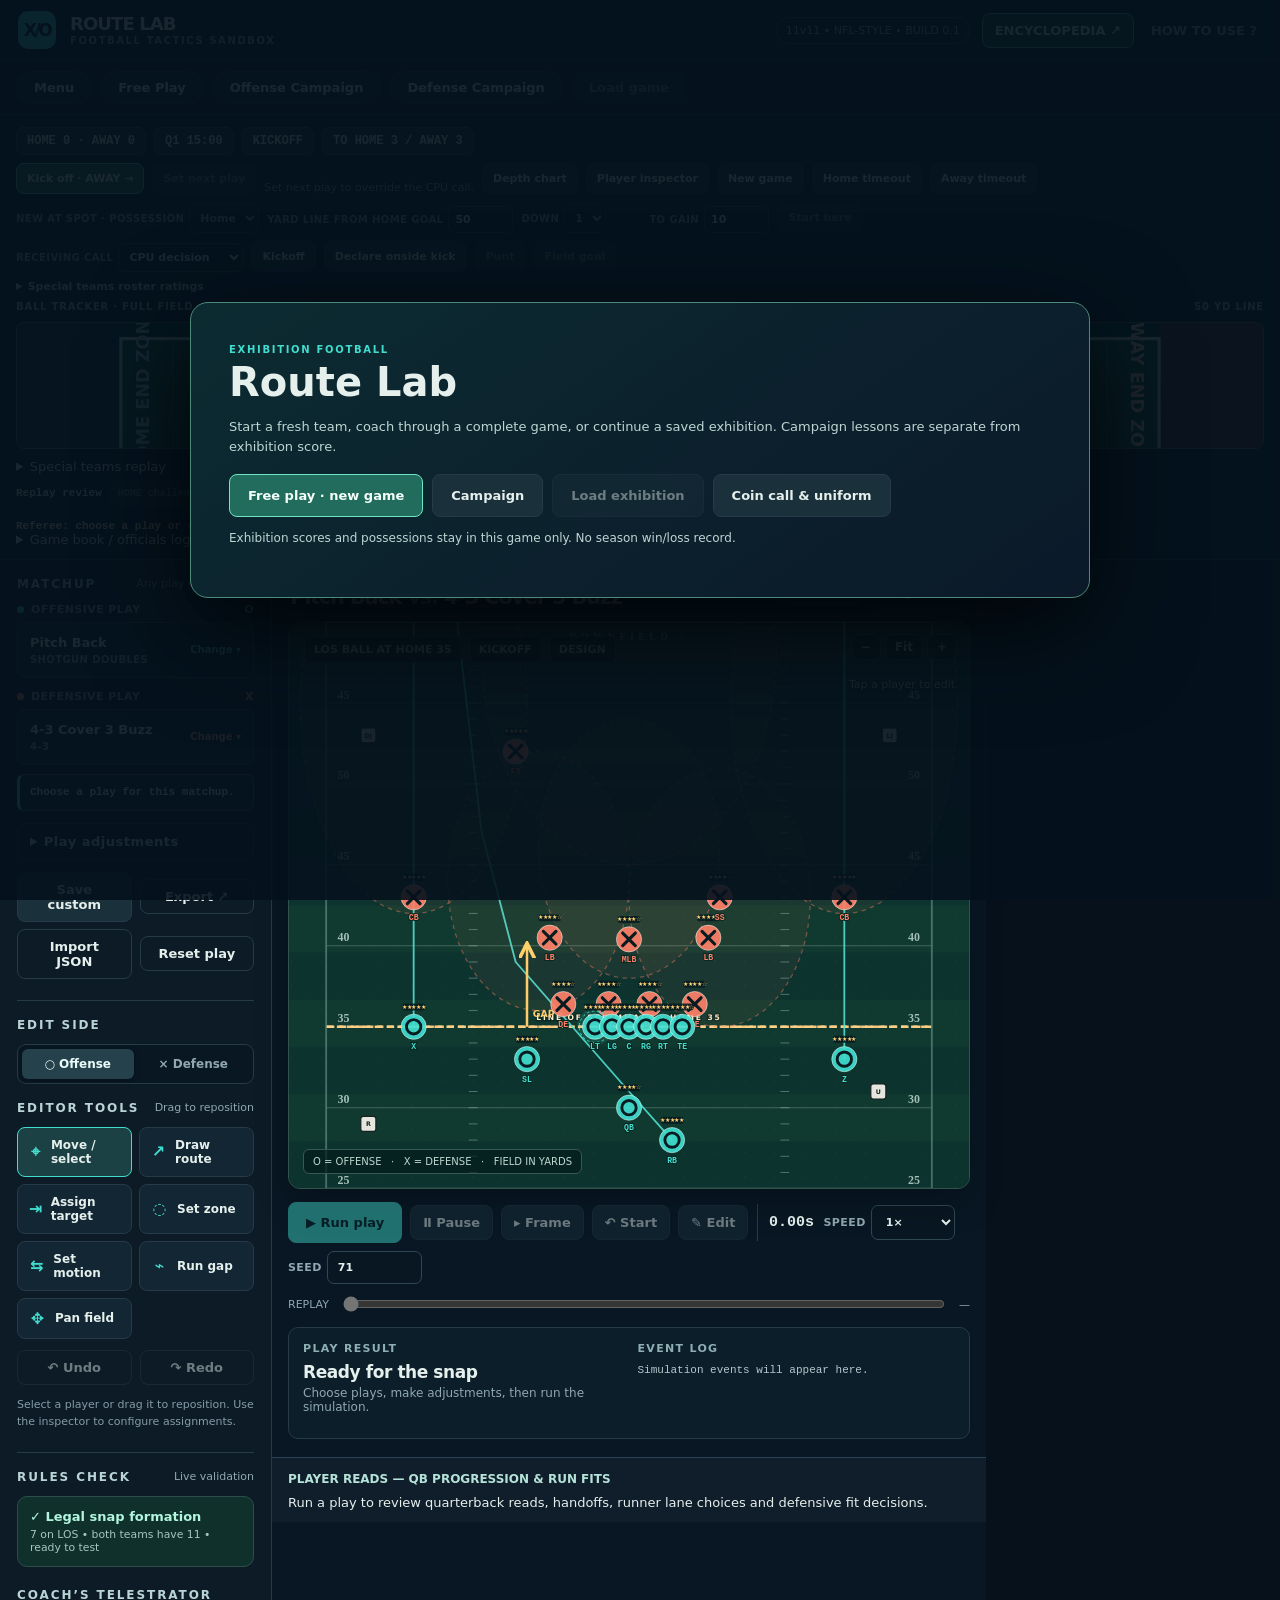
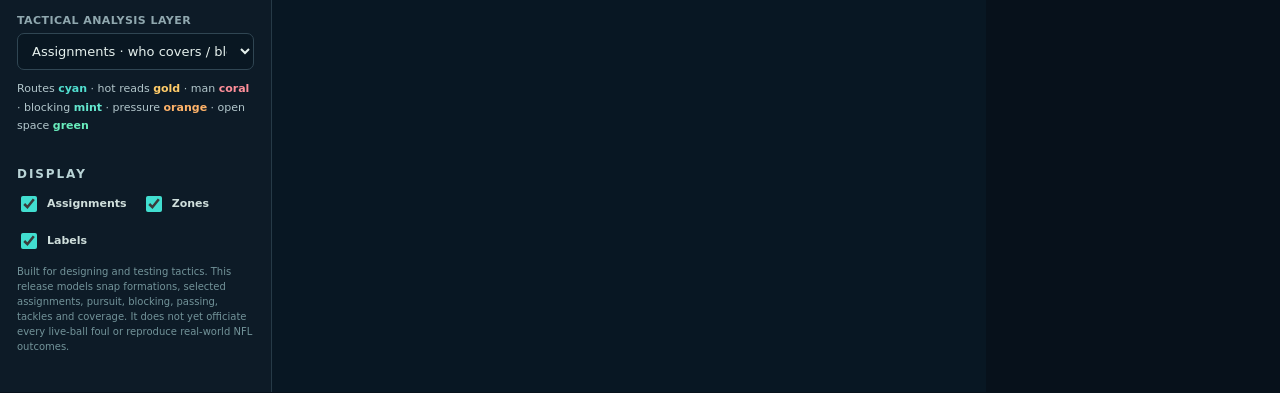
==== route-lab/index.html @ 873bbabe "Route Lab: fix removed depth pane reference" ====
<!DOCTYPE html>
<html lang="en"><head><meta charset="utf-8"/><meta name="viewport" content="width=device-width, initial-scale=1, viewport-fit=cover"/>
<title>Route Lab — X/O Football Play Designer</title>

<style>
:root{--bg:#07111b;--panel:#0d1b27;--panel2:#112331;--border:#263a47;--text:#e5f0ed;--muted:#90a8af;--cyan:#41ded0;--red:#ff8068;--yellow:#ffcc69;--field:#0c332d;--field2:#124138;--glow:rgba(65,222,208,.14);font-family:Inter,ui-sans-serif,system-ui,-apple-system,"Segoe UI",sans-serif; color-scheme:dark}*{box-sizing:border-box}
body{margin:0;background:var(--bg);color:var(--text);font-size:13px}button,input,select{font:inherit}button{cursor:pointer;border:1px solid var(--border);background:#1a303b;color:var(--text);padding:9px 12px;border-radius:8px;font-weight:650;transition:background .12s,border .12s}button:hover{background:#27404d;border-color:#50707c}button:disabled{opacity:.45;cursor:not-allowed}button:focus-visible,input:focus-visible,select:focus-visible{outline:2px solid var(--cyan);outline-offset:2px}input,select{width:100%;background:#091722;border:1px solid #304653;color:#e5f0ed;border-radius:7px;padding:9px 10px;min-width:0}input[type=range]{accent-color:var(--cyan);border:none;padding:0}input[type=checkbox]{accent-color:var(--cyan);width:16px;height:16px}label{display:block;color:var(--muted);font-size:11px;font-weight:700;margin:0 0 6px;letter-spacing:.04em;text-transform:uppercase}.app{display:flex;flex-direction:column;min-height:100vh}header{display:flex;align-items:center;gap:14px;padding:11px 18px;border-bottom:1px solid var(--border);background:#091723;position:relative;z-index:3}.mark{background:var(--cyan);color:#061920;border-radius:10px;width:38px;height:38px;display:grid;place-items:center;font-size:17px;font-weight:900;letter-spacing:-.14em;flex-shrink:0}.brand{display:flex;flex-direction:column;gap:1px}.brand b{font-size:18px;line-height:1.1;letter-spacing:-.05em}.brand small{font-size:10px;color:var(--muted);font-weight:700;letter-spacing:.16em}.header-right{margin-left:auto;display:flex;align-items:center;gap:12px}.release{font-size:11px;color:#94b7b1;border:1px solid #264f4b;padding:6px 9px;border-radius:30px}.linkish{background:none;border:none;padding:5px;color:var(--muted)}
.workspace{display:grid;grid-template-columns:272px minmax(0,1fr) 294px;flex:1;min-height:0}.pane{background:var(--panel);border-right:1px solid var(--border);padding:17px;min-width:0}.inspector{border-right:none;border-left:1px solid var(--border);background:#0b1925}.sec{margin-bottom:21px}.section-title{display:flex;align-items:center;justify-content:space-between;gap:8px;margin-bottom:12px}.section-title h3{margin:0;font-size:12px;text-transform:uppercase;letter-spacing:.16em;color:#b9d4d6}.micro{color:var(--muted);font-size:11px}.field-label{display:flex;justify-content:space-between;gap:6px}.field-label .x{color:var(--cyan)}.field-label .o{color:var(--red)}.field-select{margin:0 0 12px}.field-select select{font-weight:700}.label-row{display:flex;align-items:center;gap:7px}.label-row .dot{width:7px;height:7px;border-radius:50%;display:inline-block}.dot.off{background:var(--cyan)}.dot.def{background:var(--red)}.seg{display:flex;gap:4px;background:#081722;padding:4px;border:1px solid var(--border);border-radius:9px}.seg button{flex:1;background:transparent;border:0;padding:8px;border-radius:6px;font-size:12px;color:var(--muted)}.seg button.active{background:#25414b;color:#e9fcf9;box-shadow:0 1px 5px #0004}.row{display:flex;gap:8px;align-items:center}.row>*{flex:1;min-width:0}.btn-ghost{background:none;border-color:var(--border)}.btn-accent{background:var(--cyan);border-color:var(--cyan);color:#04252b}.btn-accent:hover{background:#7af4e8;border-color:#7af4e8}.btn-danger{color:#ffad9c}.border-top{border-top:1px solid var(--border);padding-top:17px}.tool-grid{display:grid;grid-template-columns:repeat(2,1fr);gap:7px}.tool{background:#122633;display:flex;align-items:center;gap:8px;text-align:left;padding:10px}.tool b{font-size:12px}.tool .sym{width:19px;color:var(--cyan);font-size:16px;text-align:center}.tool.active{background:#1b4144;border-color:var(--cyan)}.help{color:#849ca5;font-size:11px;line-height:1.6}.muted{color:var(--muted)}.status{border:1px solid #2e4d4a;border-radius:10px;background:#10302c;padding:12px;color:#b2f6de}.status.bad{background:#362329;border-color:#814a4e;color:#ffc0b3}.status b{display:block;font-size:13px}.status ul{margin:7px 0 0;padding:0 0 0 18px;line-height:1.45}.status small{display:block;margin-top:4px;color:#a5c8bf}.sidebar-actions{display:flex;gap:7px;margin-top:10px}.sidebar-actions button{flex:1}.footer-note{color:#729399;font-size:10px;line-height:1.5}
.center{display:flex;flex-direction:column;min-width:0;background:#081723}.center-head{padding:14px 18px 12px;display:flex;align-items:center;gap:12px;flex-wrap:wrap}.center-head h1{font-size:21px;margin:0;font-weight:790;letter-spacing:-.06em}.eyebrow{font-size:10px;font-weight:750;letter-spacing:.17em;color:var(--cyan)}.center-head .right{margin-left:auto;display:flex;align-items:center;gap:7px}.chip{background:#16302e;border:1px solid #2a5952;padding:6px 9px;border-radius:20px;font-size:11px;color:#bff4e8;font-weight:650}.field-shell{margin:0 16px;position:relative;border-radius:12px;border:1px solid #32534d;background:#0a2e2a;overflow:auto;scrollbar-width:thin;scrollbar-color:#376056 #0b2423;box-shadow:0 14px 35px #0003}.field-shell svg{display:block;width:100%;min-width:100%;height:auto;aspect-ratio:1080/900;user-select:none;touch-action:none}.field-shell svg .player{cursor:grab}.field-shell svg .player:active{cursor:grabbing}.overlay-top{pointer-events:none;position:absolute;left:15px;top:14px;display:flex;gap:7px;flex-wrap:wrap}.overlay-top span{background:#051b1bd9;border:1px solid #31514e;padding:6px 9px;border-radius:6px;color:#bde3da;font-size:11px;font-weight:700;backdrop-filter:blur(5px)}.overlay-bottom{position:absolute;bottom:14px;left:14px;pointer-events:none;background:#051b1bb5;color:#bfd6d0;padding:6px 9px;border-radius:6px;font-size:10px;border:1px solid #395950}.field-overlay-hint{pointer-events:none;position:absolute;top:56px;right:14px;max-width:45%;text-align:right;font-size:11px;color:#d3e9e2;text-shadow:0 1px 3px #000}
.control-strip{margin:13px 16px 0;display:flex;gap:8px;align-items:center;flex-wrap:wrap}.control-strip button{white-space:nowrap}.control-strip .primary{background:var(--cyan);border-color:var(--cyan);color:#05272b;font-size:13px;padding:12px 17px}.control-strip .primary:hover{background:#7cf0e6}.control-strip .wide{min-width:70px}.simtime{font-family:ui-monospace,monospace;min-width:48px;font-size:15px;font-weight:750;font-variant-numeric:tabular-nums;text-align:center}.rate{width:84px}.seed{width:95px}.control-divider{width:1px;background:var(--border);align-self:stretch;margin:2px 1px}.timeline-box{margin:10px 16px 0;display:flex;align-items:center;gap:12px}.timeline-box input{flex:1}.timeline-box span{font-size:11px;color:var(--muted)}.events-box{margin:13px 16px 18px;border:1px solid var(--border);background:#0b1e2a;border-radius:10px;padding:14px;display:grid;grid-template-columns:1fr 1fr;gap:17px}.events-box h4{margin:0 0 7px;font-size:11px;letter-spacing:.12em;text-transform:uppercase;color:#8fafb3}.result-main{font-size:17px;font-weight:750;letter-spacing:-.025em;margin-bottom:4px}.result-meta{font-size:12px;color:var(--muted)}.event-log{max-height:130px;overflow:auto;font-family:ui-monospace,monospace;font-size:11px;line-height:1.55;color:#b2c9cc}.event-log div{padding:3px 0;border-bottom:1px solid #21333b}.event-log em{color:var(--cyan);font-style:normal;margin-right:8px}
.inspector-title{display:flex;align-items:center;gap:10px;margin-bottom:15px}.player-badge{width:38px;height:38px;border:2px solid var(--cyan);color:var(--cyan);border-radius:50%;display:grid;place-items:center;font-size:23px;font-weight:900}.player-badge.def{border-color:var(--red);color:var(--red)}.inspector-title b{display:block;font-size:16px}.inspector-title small{color:var(--muted)}.two-fields{display:grid;grid-template-columns:1fr 1fr;gap:10px}.field-input{margin-bottom:12px}.field-input input[type=number]{font-variant-numeric:tabular-nums}.checks{display:flex;gap:15px;flex-wrap:wrap;margin:4px 0 12px}.checks label{display:flex;align-items:center;gap:7px;margin:0;font-size:11px;text-transform:none;letter-spacing:0;color:#cfdfdc}.pillline{display:flex;justify-content:space-between;gap:6px;align-items:center;margin:6px 0 10px}.pillline small{color:var(--muted)}.rule-note{padding:9px;background:#132a34;color:#b4c8c9;border-radius:8px;border:1px solid var(--border);line-height:1.5;font-size:11px}.assignment-list{border:1px solid var(--border);border-radius:9px;overflow:hidden}.assignment{width:100%;display:flex;align-items:center;gap:7px;text-align:left;padding:7px 8px;border:0;border-bottom:1px solid #223443;border-radius:0;background:#102330}.assignment:last-child{border-bottom:0}.assignment:hover,.assignment.sel{background:#24504f}.assignment span{width:22px;font-weight:850;color:var(--cyan);font-size:12px}.assignment.def span{color:var(--red)}.assignment strong{flex:1;font-size:11px}.assignment small{font-size:10px;color:var(--muted);max-width:100px;overflow:hidden;text-overflow:ellipsis;white-space:nowrap}.side-foot{margin-top:14px}
.field-shell.zoomed{max-height:80vh}.zoom-controls{position:absolute;top:12px;right:12px;display:flex;gap:4px;z-index:2}.zoom-controls button{padding:5px 9px;font-size:12px;border-color:#3b655e;background:#072422db;min-width:27px}.zoom-controls button:hover{background:#265850}.field-shell svg{cursor:crosshair}
@media(max-width:1260px){.workspace{grid-template-columns:235px minmax(0,1fr) 252px}.pane{padding:12px}.tool{padding:9px 6px}.tool b{font-size:11px}.field-shell{margin:0 10px}.center-head{padding:12px}.control-strip,.timeline-box,.events-box{margin-left:10px;margin-right:10px}}
@media(max-width:1000px){.workspace{display:grid;grid-template-columns:220px minmax(0,1fr)}.inspector{grid-column:1/-1;border-left:0;border-top:1px solid var(--border);display:grid;grid-template-columns:1fr 1fr;gap:14px}.inspector>.sec{margin-bottom:6px}.field-shell svg{max-height:calc(100vh - 100px)}.center-head h1{font-size:18px}}
@media(max-width:720px){header{padding:10px 12px}.release{display:none}.workspace{display:flex;flex-direction:column}.pane.left-pane{order:2;border-right:0;border-top:1px solid var(--border)}.center{order:1}.inspector{order:3;display:block}.center-head{padding:12px}.center-head h1{font-size:19px}.center-head .right{margin-left:0;width:100%}.field-shell{border-radius:0;margin:0;border-left:0;border-right:0}.overlay-top{top:6px;left:7px;gap:4px}.overlay-top span{padding:4px 6px;font-size:9px}.overlay-bottom{bottom:6px;left:7px;font-size:9px}.field-overlay-hint{top:7px;right:8px;font-size:9px}.control-strip{margin:10px 8px 0;gap:6px}.control-strip button{padding:9px 10px;font-size:11px}.control-strip .primary{padding:9px 13px}.control-strip .control-divider{display:none}.timeline-box,.events-box{margin-left:8px;margin-right:8px}.events-box{grid-template-columns:1fr;gap:11px}.pane.left-pane{display:grid;grid-template-columns:1fr 1fr;gap:12px}.pane.left-pane>.sec{margin-bottom:0}.pane.left-pane>.sec.full{grid-column:1/-1}.inspector{padding:14px}.field-shell svg{max-height:none}.footer-note{font-size:10px}}
@media(max-width:420px){.pane.left-pane{grid-template-columns:1fr}.pane.left-pane>.sec{grid-column:1/-1}.header-right .linkish{display:none}.rate{width:72px}.seed{width:75px}.control-strip .wide{min-width:58px}}

.campaign-nav{display:flex;gap:8px;align-items:center;padding:10px 16px;border-bottom:1px solid var(--border);background:#0b1a26;flex-wrap:wrap}.campaign-nav button{border-radius:30px;padding:8px 17px;background:#122a37}.campaign-nav button.active{border-color:var(--cyan);background:#17483e;color:#d6fff6}
.campaign-banner{display:grid;grid-template-columns:minmax(0,1fr) 255px;gap:18px;padding:17px 21px;background:linear-gradient(115deg,#0d2f34,#101e32);border-bottom:1px solid #36544f}.campaign-banner[hidden]{display:none}.campaign-banner h2{margin:5px 0;font-size:22px}.campaign-banner p{color:#c4d9d9;line-height:1.45;max-width:800px}.campaign-role{color:#5be4cd;font-weight:800;font-size:12px}.campaign-task{border-left:3px solid #eebc70;padding-left:12px}.campaign-task b{color:#ffd38b;margin-right:6px}.campaign-feedback{margin-top:11px;font-size:13px;font-weight:700;color:#bdf1d9}.campaign-banner details{max-width:800px;color:#f9d39d}.campaign-banner details summary{cursor:pointer;font-weight:700}.campaign-banner details p{margin:5px 0 0}.campaign-control{border-left:1px solid #38534e;padding-left:15px;display:flex;flex-direction:column;gap:10px}.campaign-stages{display:flex;flex-wrap:wrap;gap:6px}.campaign-stage{padding:6px 10px;min-width:33px}.campaign-stage.current{border-color:#65e9c9;color:#6bebcf}.campaign-score{font:700 11px/1.5 ui-monospace,monospace;color:#f6cf8c}.campaign-next{background:#206457;border-color:#64d6b8}.campaign-on #offPreset,.campaign-on #defPreset{opacity:.65}.campaign-on .header-right .release{color:#ffe1a5}
@media(max-width:720px){.campaign-nav{padding:7px;gap:6px}.campaign-nav button{flex:1;padding:9px 6px;font-size:11px}.campaign-banner{grid-template-columns:1fr;gap:10px;padding:14px}.campaign-banner h2{font-size:19px}.campaign-control{border-left:0;border-top:1px solid #38534e;padding:12px 0 0}.campaign-control>button{flex:1}.campaign-stages{gap:5px}}

/* Knowledge and film room */
.header-right #encyBtn{background:#14423b;border:1px solid #63ba9d;color:#c8f9e8;padding:9px 12px;border-radius:8px;font-weight:800}
body.ency-open{overflow:hidden}.ency-overlay[hidden]{display:none}.ency-overlay{position:fixed;inset:0;z-index:120;background:#020b12db;display:flex;align-items:center;justify-content:center;padding:12px}
.ency-window{background:#0a1927;border:1px solid #397166;box-shadow:0 20px 100px #000b;display:flex;flex-direction:column;width:min(1120px,100%);height:min(94vh,900px);border-radius:14px;overflow:hidden}
.ency-head{padding:16px 20px;border-bottom:1px solid #34515b;display:flex;align-items:center;gap:18px;justify-content:space-between}.ency-head h2{margin:0;font-size:21px}.ency-head button{font-size:24px}
.ency-searchbox{padding:12px 20px;display:flex;gap:12px;align-items:center;border-bottom:1px solid #293f4e}.ency-searchbox input{flex:1;min-width:0;background:#091621;border:1px solid #406074;color:white;padding:12px;border-radius:8px;font-size:16px}.ency-searchbox span{font-size:12px;color:#a4c0c8;white-space:nowrap}
.ency-cats{display:flex;gap:6px;overflow-x:auto;padding:10px 16px;border-bottom:1px solid #293f4e}.ency-cats button{flex:none;font-size:12px;border-radius:20px;padding:7px 12px}.ency-cats button.active{background:#176e61;color:white;border-color:#76d0b5}
.ency-body{display:grid;grid-template-columns:40% 60%;flex:1;min-height:0}.ency-results{overflow:auto;border-right:1px solid #314754;padding:10px}.ency-result{display:flex;flex-direction:column;text-align:left;width:100%;gap:4px;margin-bottom:7px;background:#112634;border:1px solid #294652;padding:10px;border-radius:8px}.ency-result.selected{border-color:#68d2bb;background:#183d40}.ency-result span,.ency-result small{font-size:11px;color:#a4bfcb}.ency-result b{font-size:14px;color:#f4fafb}.ency-article{overflow:auto;padding:25px;color:#d3e6ed;line-height:1.65}.ency-article h2{font-size:26px;margin:5px 0 18px}.ency-article h3{font-size:15px;margin:22px 0 6px;color:#84eacb}.ency-article a{color:#96e8dc}.ency-article .ency-tags{display:flex;gap:5px;flex-wrap:wrap;margin:20px 0}.ency-tags span{padding:4px 9px;background:#17323b;border-radius:12px;font-size:12px}.ency-authority{font-size:12px;color:#a9c2c8}
.coach-manual{margin-top:14px;background:#0a2430;border:1px solid #33645f;padding:9px 12px;border-radius:10px}.coach-manual summary{font-size:13px;font-weight:800;color:#bafbe5;cursor:pointer}.coach-content{max-height:380px;overflow-y:auto;padding:5px 8px 8px;line-height:1.55}.coach-content h3,.coach-quiz h3{color:#67e1ca;font-size:12px;letter-spacing:.05em;margin:14px 0 6px}.coach-content p,.coach-content li{font-size:13px;color:#d4e5e8}.coach-content ol{padding-left:21px}.coach-references{display:flex;align-items:center;flex-wrap:wrap;gap:5px;font-size:12px}.term-link{padding:5px 9px!important;border-radius:12px!important;font-size:11px!important;background:#1a3b48!important;color:#b5f9ec!important}
.coach-quiz{padding:10px 12px;margin-top:10px;border:1px solid #485b62;border-radius:9px;background:#10202e}.coach-quiz p{font-size:13px}.quiz-options{display:flex;gap:5px;flex-wrap:wrap}.quiz-options button{flex:1;min-width:125px;font-size:11px;padding:7px}.quiz-feedback{color:#ffdc97!important;font-size:12px!important}.decision-box{padding:12px 16px;border-top:1px solid #284454;background:#101d2a}.decision-box h4{margin:2px 0 9px;font-size:12px;color:#b5e2d8}.decision-card{font-size:12px;margin:5px 0}.decision-card b{color:#8ef2d4}.decision-card span{color:#a9c2ce}.decision-table{margin:8px 0;overflow-x:auto}.decision-row{display:grid;grid-template-columns:48px 66px 110px 78px 80px;gap:7px;align-items:center;border-bottom:1px solid #304451;padding:5px 7px;min-width:420px}.decision-row.picked{background:#164239}.decision-card small{font-size:11px;color:#94a9b5}
@media(max-width:720px){.ency-overlay{padding:0}.ency-window{height:100dvh;width:100%;border-radius:0}.ency-body{grid-template-columns:1fr;grid-template-rows:42% 58%}.ency-results{border-right:0;border-bottom:1px solid #314754}.ency-article{padding:15px}.ency-head{padding:12px}.ency-searchbox{padding:8px}.ency-head h2{font-size:17px}.coach-content{max-height:320px}}
.rating-editor{margin:15px 0 3px;border:1px solid #345362;border-radius:9px;padding:10px;background:#0c2330}.rating-editor summary{cursor:pointer;font-size:11px;font-weight:850;color:#a4eae4;letter-spacing:.09em}.rating-grid{display:grid;grid-template-columns:repeat(2,minmax(0,1fr));gap:6px;margin-top:14px}.rating-grid .field-input{margin:0}.rating-grid input{padding:7px}.coach-legend{padding:10px 0;color:#b2c6cb;line-height:1.7;font-size:11px}.scrimmage-scout{background:#11313d;border:1px solid #346479;border-radius:10px;margin:12px 0;padding:12px;color:#c9eeef}.scrimmage-scout b{color:#ffde9e;letter-spacing:.12em}.scrimmage-scout p{margin:6px 0;line-height:1.55}.scrimmage-scout small{color:#8bd9d1}
.move-report{margin-top:10px;font-size:11px;color:#abc9c6}.move-report b{color:#8ef2d4}.move-report div{margin-top:4px}
.game-controls #nextBtn{background:#216c5c;border-color:#70e5c3;color:#f3fffa;font-weight:850}.game-panel{padding:12px 16px;background:#0b1b27;border-bottom:1px solid #32534d}.game-panel[hidden]{display:none}.scorebar,.game-controls{display:flex;gap:8px;align-items:center;flex-wrap:wrap;margin-bottom:7px}.scorebar{font:700 12px ui-monospace,monospace;color:#d5f5e8}.scorebar>*{padding:6px 10px;background:#10312f;border:1px solid #315b53;border-radius:7px}.game-controls button{padding:7px 10px;font-size:11px}.game-controls label{display:flex;align-items:center;gap:5px;margin:0;font-size:10px}.game-controls input,.game-controls select{width:auto;max-width:125px;padding:6px;font-size:11px}.game-controls #spotYard,.game-controls #spotGain{width:65px}#fullField{display:block;width:100%;height:auto;max-height:230px;border:1px solid #4c7261;border-radius:8px;background:#0f4937;cursor:crosshair}.specialist-details{margin:5px 0 8px;color:#bedbd6}.specialist-details summary{cursor:pointer;font-weight:750;font-size:11px}.specialist-grid{display:grid;grid-template-columns:repeat(auto-fit,minmax(210px,1fr));gap:7px;padding:8px 0}.specialist-card{background:#102d33;border:1px solid #33555a;border-radius:7px;padding:8px}.specialist-card strong{display:block;margin-bottom:5px;font-size:11px}.specialist-card label{display:inline-flex;gap:4px;align-items:center;margin-right:7px;font-size:9px}.specialist-card input{width:48px;padding:4px}.game-book{max-height:150px;overflow:auto;font:11px/1.5 ui-monospace,monospace;color:#b4d5ca}.game-book div{padding:2px 0;border-top:1px solid #2c4e4a}.official-call{margin-top:6px;color:#ffdaa1;font:700 11px ui-monospace,monospace}.advance-prompt{display:flex;align-items:center;gap:10px;flex-wrap:wrap;margin-top:8px;padding:8px 10px;border:1px solid #527b68;border-radius:8px;background:#102d2a;color:#dcf5e8;font-size:11px;font-weight:700}.advance-prompt[hidden]{display:none}.advance-prompt button{background:#216c5c;border-color:#70e5c3;color:#f3fffa;font-weight:850}.officiating-choice{display:flex;align-items:center;gap:7px;flex-wrap:wrap;margin:7px 0;color:#d9e9d8;font:700 11px ui-monospace,monospace}.officiating-choice[hidden]{display:none}.officiating-choice button{font-size:10px;padding:6px 8px}.officiating-choice .micro{flex-basis:100%;color:#b8d1cb}

/* Exhibition start flow */
.start-overlay[hidden],.start-pane[hidden],#coinActions[hidden],#coinChoice[hidden],#coinChoiceLabel[hidden],.campaign-nav button[hidden]{display:none!important}
.start-overlay{position:fixed;inset:0;z-index:140;background:#05121de8;display:grid;place-items:center;padding:18px;overflow:auto}
.start-window{width:min(900px,100%);max-height:min(92vh,950px);overflow:auto;background:linear-gradient(145deg,#0c2b31,#0b1929);border:1px solid #4d8a79;border-radius:18px;box-shadow:0 30px 100px #000b;padding:clamp(20px,4vw,38px)}
.start-window h1{font-size:clamp(26px,4vw,40px);margin:4px 0 10px;line-height:1.1}.start-window h2{margin:5px 0 12px}.start-window p{color:#bdd6d3;line-height:1.5}.start-actions,.setup-actions{display:flex;flex-wrap:wrap;gap:9px;margin-top:18px}.start-actions button,.setup-actions button{min-height:43px;padding:10px 18px;font-weight:800}.start-actions button:first-child,.setup-actions .primary{background:#216c5c;border-color:#70e5c3;color:#f3fffa}.start-grid{display:grid;grid-template-columns:repeat(2,minmax(0,1fr));gap:12px}.start-grid label{display:flex;flex-direction:column;gap:5px;color:#d5e9e4;font-size:12px;font-weight:700}.start-grid input,.start-grid select{width:100%;padding:10px}.start-grid .wide{grid-column:1/-1}.coin-stage{display:flex;align-items:center;gap:28px;flex-wrap:wrap}.coin-token{width:124px;height:124px;border-radius:50%;display:grid;place-items:center;background:radial-gradient(circle at 35% 30%,#fff0b1,#bb7d2d 70%);box-shadow:inset 0 0 0 7px #f9d873,inset 0 0 0 11px #8f5c24,0 12px 30px #0008;color:#4c2f13;font:900 65px Georgia,serif;transform-style:preserve-3d}.coin-token.flipping{animation:coinflip 1.3s ease-in-out}@keyframes coinflip{0%{transform:rotateY(0) translateY(0)}50%{transform:rotateY(900deg) translateY(-45px)}100%{transform:rotateY(1800deg) translateY(0)}}.depth-grid{display:grid;grid-template-columns:repeat(2,minmax(0,1fr));gap:6px 12px}.depth-row{display:grid;grid-template-columns:42px 1fr;gap:8px;align-items:center;font-size:12px}.depth-row select{min-width:0;width:100%;padding:7px}.start-window section h3{margin:20px 0 9px;color:#77e5c7}.start-note{font-size:12px;color:#9cb9b5}.start-window .color-preview{display:inline-block;width:18px;height:18px;border-radius:50%;background:var(--home-uniform,#41ded0);vertical-align:middle;margin-right:7px}body.start-open{overflow:hidden}@media(max-width:680px){.start-grid,.depth-grid{grid-template-columns:1fr}.start-window{padding:20px}.coin-token{width:90px;height:90px;font-size:48px}}
.play-call-context{margin:-3px 0 12px;padding:9px 10px;border:1px solid #42645e;border-left:3px solid #66e7c9;border-radius:7px;background:#102a2c;color:#e2fff3;font:700 11px/1.55 ui-monospace,monospace}.play-call-context b{color:#ffe29a}.play-call-context small{color:#a9c7c1;font:10px/1.5 system-ui,sans-serif}
.play-call-context{margin:-3px 0 12px;padding:9px 10px;border:1px solid #42645e;border-left:3px solid #66e7c9;border-radius:7px;background:#102a2c;color:#e2fff3;font:700 11px/1.55 ui-monospace,monospace}.play-call-context b{color:#ffe29a}.play-call-context small{color:#a9c7c1;font:10px/1.5 system-ui,sans-serif}

.playbook-picker{width:100%;display:flex;align-items:center;justify-content:space-between;gap:10px;text-align:left;padding:11px 12px;background:#0b202b;border-color:#304953;min-height:56px}.playbook-picker>span{display:flex;flex-direction:column;gap:4px;min-width:0}.playbook-picker b{font-size:13px;color:#f1f8f5;overflow:hidden;text-overflow:ellipsis;white-space:nowrap}.playbook-picker small{font-size:10px;color:#9db5bb;font-weight:600;letter-spacing:.04em;text-transform:uppercase}.playbook-picker>strong{font-size:10px;white-space:nowrap;color:#73e5d7}.defense-picker>strong{color:#ff9e89}
.playbook-dialog{width:min(880px,calc(100vw - 24px));max-width:none;max-height:calc(100dvh - 24px);padding:0;overflow:hidden;border:1px solid #3b625e;border-radius:16px;background:#0c1d28;color:var(--text);box-shadow:0 28px 90px #000b}.playbook-dialog::backdrop{background:#030a0fd9;backdrop-filter:blur(5px)}.playbook-window{display:flex;flex-direction:column;max-height:calc(100dvh - 26px);background:linear-gradient(145deg,#102632,#0a1824)}.playbook-header{display:flex;align-items:flex-start;justify-content:space-between;gap:18px;padding:22px 24px 15px!important;border:0!important;border-bottom:1px solid #263d49!important;background:transparent!important;position:static!important}.playbook-header h2{font-size:24px;margin:5px 0}.playbook-header p{font-size:12px;color:#a6bec1;margin:0}.playbook-close{width:37px;height:37px;padding:0;font-size:17px}.playbook-side-tabs{display:flex;gap:8px;padding:12px 24px 0}.playbook-side-tabs button{background:#0d202b}.playbook-side-tabs button.active[data-book-side=offense]{border-color:var(--cyan);color:#82f6e5;background:#153b3a}.playbook-side-tabs button.active[data-book-side=defense]{border-color:#ff8068;color:#ffb09e;background:#40282a}.playbook-search-label{padding:13px 24px 8px;margin:0}.playbook-search-label input{margin-top:6px;text-transform:none;letter-spacing:0}.playbook-formation-tabs{display:flex;gap:7px;padding:8px 24px 12px;overflow-x:auto;border-bottom:1px solid #243a45;scrollbar-width:thin}.playbook-formation-tabs button{white-space:nowrap;background:#10232e;border-radius:20px;padding:7px 12px;font-size:11px}.playbook-formation-tabs button.active{border-color:#60ddcb;background:#1a4943;color:#d8fff7}.playbook-list-head{display:flex;align-items:center;justify-content:space-between;padding:13px 24px 8px;color:#b4c9c8}.playbook-list-head span{font-size:11px;color:#89a5aa}.playbook-list{overflow:auto;padding:4px 24px 24px;display:grid;grid-template-columns:repeat(2,minmax(0,1fr));gap:9px;min-height:180px}.playbook-card{display:flex;flex-direction:column;align-items:stretch;text-align:left;gap:6px;padding:12px 14px;background:#10232f;border-color:#2d4652;min-height:90px}.playbook-card:hover,.playbook-card.current{background:#173a3c;border-color:#54cfbd}.playbook-card.defense-card:hover,.playbook-card.defense-card.current{background:#3b292d;border-color:#ef8879}.playbook-card-head{display:flex;justify-content:space-between;gap:12px;align-items:center}.playbook-card-head b{font-size:13px}.playbook-card-head small{font-size:9px;letter-spacing:.08em;text-transform:uppercase;color:#73e5d7;white-space:nowrap}.defense-card .playbook-card-head small{color:#ff9e89}.playbook-card>span:last-child{font-size:11px;line-height:1.45;color:#a6bdc1;font-weight:500}.playbook-card em{font-style:normal;color:#f8d290;font-size:9px;text-transform:uppercase;letter-spacing:.08em}.playbook-empty{grid-column:1/-1;text-align:center;padding:30px;color:#9db5bb}
@media(max-width:600px){.playbook-dialog{width:100vw;max-height:100dvh;height:100dvh;border-radius:0;border-left:0;border-right:0}.playbook-window{max-height:100dvh;height:100dvh}.playbook-header{padding:18px 16px 12px!important}.playbook-header h2{font-size:21px}.playbook-side-tabs,.playbook-formation-tabs{padding-left:16px;padding-right:16px}.playbook-search-label{padding:12px 16px 6px}.playbook-list-head{padding-left:16px;padding-right:16px}.playbook-list{padding:4px 16px 20px;grid-template-columns:1fr;gap:7px}.playbook-card{min-height:78px}}
.play-adjustments{margin:12px 0;border:1px solid var(--border);border-radius:9px;background:#0b1c27}.play-adjustments>summary{cursor:pointer;padding:10px 12px;font-weight:800;color:#c8ece4;letter-spacing:.04em}.adjustment-content{display:grid;grid-template-columns:1fr 1fr;gap:14px;padding:0 12px 12px}.adjustment-content section{border-top:1px solid var(--border);padding-top:10px}.adjustment-content section>b{display:block;margin-bottom:8px;color:#b7d8d1}.adjustment-content small{display:block;color:var(--muted);margin-top:6px}.utility-dialog{width:min(760px,calc(100vw - 24px));max-height:88vh;overflow:auto;background:#0a1927;color:var(--text);border:1px solid #397166;border-radius:14px;padding:16px;box-shadow:0 20px 100px #000b}.utility-dialog::backdrop{background:#020b12d9;backdrop-filter:blur(3px)}.utility-head{display:flex;align-items:center;justify-content:space-between;gap:10px;border-bottom:1px solid var(--border);padding-bottom:12px;margin-bottom:12px}.utility-head h2{margin:4px 0 0;font-size:20px}.utility-dialog .inspector{display:block;border:0;padding:0;background:transparent;max-height:68vh;overflow:auto}.utility-dialog .inspector>.sec{margin-bottom:14px}.game-panel{padding:12px 16px;border-bottom:1px solid var(--border);background:#091723}.game-controls{display:flex;align-items:end;gap:8px;flex-wrap:wrap;margin:8px 0}.game-controls label{min-width:120px}.game-controls button{padding:8px 10px}.ball-tracker{display:block;width:100%;height:auto;max-height:96px;background:#0a2e2a;border:1px solid #31554b;border-radius:8px;margin:10px 0}.tracker-caption{display:flex;justify-content:space-between;color:#9fc5b8;font-size:10px;font-weight:800;letter-spacing:.08em}.tracker-review{display:flex;align-items:center;gap:8px;flex-wrap:wrap}.tracker-review input{max-width:220px;flex:1}@media(max-width:600px){.adjustment-content{grid-template-columns:1fr}.utility-dialog{padding:12px}.game-panel{padding:8px}.game-controls label{min-width:105px}}
</style></head>
<body><div id="startupFallback" role="alert" style="padding:13px 17px;background:#382821;color:#ffe3b7;border-bottom:2px solid #d69e47;font:600 14px/1.5 system-ui,sans-serif;position:relative;z-index:20">The game has not started. If you opened this attachment in an iPhone Files or ChatGPT preview, that viewer may block JavaScript. Open this HTML in a full browser or use a hosted link. The plays and players are inside this file, but require JavaScript to load.</div><div class="app">
<header><div class="mark">X/O</div><div class="brand"><b>ROUTE LAB</b><small>FOOTBALL TACTICS SANDBOX</small></div><div class="header-right"><span class="release">11v11 • NFL-STYLE • BUILD 0.1</span><button id="encyBtn" aria-haspopup="dialog">ENCYCLOPEDIA ↗</button><button class="linkish" id="helpBtn">HOW TO USE ?</button></div></header>
<nav class="campaign-nav" aria-label="Game modes"><button id="menuBtn">Menu</button><button id="campaignFreeBtn">Free Play</button><button id="fullGameBtn" hidden>Full Game</button><button id="campaignOffBtn">Offense Campaign</button><button id="campaignDefBtn">Defense Campaign</button><button id="loadGameBtn">Load game</button></nav>
<div id="startOverlay" class="start-overlay" role="dialog" hidden aria-modal="true" aria-label="Route Lab start menu"><div class="start-window">
<div id="pane-menu" class="start-pane"><span class="eyebrow">EXHIBITION FOOTBALL</span><h1>Route Lab</h1><p>Start a fresh team, coach through a complete game, or continue a saved exhibition. Campaign lessons are separate from exhibition score.</p><div class="start-actions"><button id="menuFree">Free play · new game</button><button id="menuCampaign">Campaign</button><button id="menuLoad">Load exhibition</button><button id="menuCaptain">Coin call &amp; uniform</button></div><p class="start-note">Exhibition scores and possessions stay in this game only. No season win/loss record.</p></div>
<div id="pane-profile" class="start-pane" hidden><span class="eyebrow">CAPTAIN SETUP</span><h1>Choose your call and uniform</h1><p>Your call and home-team color are saved for future exhibitions. Saving starts a fresh game with a new coin toss and new player ratings.</p><div class="start-grid"><label>Coin call<select id="profileCall"><option value="heads">Heads</option><option value="tails">Tails</option></select></label><label>Home uniform color<input id="profileColor" type="color" value="#41ded0"></label></div><div class="setup-actions"><button id="profileSave" class="primary">Save and flip coin</button><button data-start-back="menu">Back</button></div></div>
<div id="pane-coin" class="start-pane" hidden><span class="eyebrow">OPENING COIN TOSS</span><h1>Captains at midfield</h1><div class="coin-stage"><div id="coinToken" class="coin-token" aria-hidden="true">?</div><div><p id="coinResult" aria-live="polite">Coin in the air…</p><p>HOME called <b id="coinCallText">HEADS</b>. <span class="color-preview"></span>Home uniform</p></div></div><div id="coinActions" hidden><label id="coinChoiceLabel">If HOME wins, choose <select id="coinChoice"><option value="receive">Receive opening kickoff</option><option value="defer">Defer to second half</option></select></label><div class="setup-actions"><button id="coinKickoff" class="primary">Use CPU lineup · kickoff</button><button id="coinDepth">Set depth chart</button><button id="coinJump">Jump to situation</button></div></div></div>

<div id="pane-jump" class="start-pane" hidden><span class="eyebrow">EXHIBITION SANDBOX</span><h1>Jump to a game situation</h1><p>Keep these randomized teams and start at any quarter, spot, possession, score, or down.</p><div class="start-grid"><label>Quarter<select id="jumpQuarter"><option value="1">1</option><option value="2">2</option><option value="3">3</option><option value="4">4</option><option value="5">Overtime</option></select></label><label>Phase<select id="jumpPhase"><option value="scrimmage">Scrimmage</option><option value="kickoff">Kickoff</option><option value="try">Extra point / two-point try</option></select></label><label>Minutes left<input id="jumpMin" type="number" min="0" max="15" value="15"></label><label>Seconds left<input id="jumpSec" type="number" min="0" max="59" value="0"></label><label>Possession / kicking team<select id="jumpTeam"><option value="home">HOME</option><option value="away">AWAY</option></select></label><label>Ball yard line from HOME goal<input id="jumpBall" type="number" min="1" max="99" value="50"></label><label>Down<select id="jumpDown"><option>1</option><option>2</option><option>3</option><option>4</option></select></label><label>Yards to gain<input id="jumpGain" type="number" min="1" max="99" value="10"></label><label>HOME score<input id="jumpHomeScore" type="number" min="0" max="999" value="0"></label><label>AWAY score<input id="jumpAwayScore" type="number" min="0" max="999" value="0"></label></div><div class="setup-actions"><button id="jumpStart" class="primary">Start here</button><button id="jumpBack">Back to toss</button></div></div>
<div id="pane-campaign" class="start-pane" hidden><span class="eyebrow">COACHING ACADEMY</span><h1>Choose a campaign</h1><p>Build and test tactics through guided lessons. Your lesson progress is saved separately from exhibition games.</p><div class="start-actions"><button id="menuOffense">Offense campaign</button><button id="menuDefense">Defense campaign</button><button data-start-back="menu">Back</button></div></div>
</div></div>
<section id="campaignBanner" class="campaign-banner" hidden aria-live="polite">
<div class="campaign-lesson"><div class="eyebrow" id="campaignKicker"></div><h2 id="campaignTitle"></h2><div class="campaign-role" id="campaignRole"></div><p id="campaignDetail"></p><p class="campaign-task"><b>YOUR CHALLENGE</b> <span id="campaignTask"></span></p><details><summary>Coaching hint</summary><p id="campaignHint"></p></details><div id="scrimmageScout" class="scrimmage-scout" aria-live="polite"></div><div class="campaign-feedback" id="campaignFeedback"></div><div id="clinicPanel" aria-label="Interactive lesson clinic"></div></div>
<div class="campaign-control"><div class="micro">LESSON PROGRESS</div><div id="campaignStageList" class="campaign-stages"></div><div class="campaign-score" id="campaignScore"></div><button id="campaignRestartBtn">↶ Restart lesson</button><button id="campaignNextBtn" class="campaign-next" disabled>Next lesson →</button></div>
</section>
<section id="gamePanel" class="game-panel" aria-label="Game controls"><div class="scorebar"><strong id="gameScore">HOME 0 · AWAY 0</strong><span id="gameClock">Q1 15:00</span><span id="gameSituation">1 &amp; 10 · 50</span><span id="gameTimeouts">TO 3 / 3</span></div><div class="game-controls"><button id="nextBtn" class="primary">Next play →</button><button id="continueBtn" disabled>Set next play</button><span class="micro">Set next play to override the CPU call.</span><button id="depthBtn">Depth chart</button><button id="inspectBtn">Player inspector</button><button id="newGameBtn">New game</button><button id="timeoutHomeBtn">Home timeout</button><button id="timeoutAwayBtn">Away timeout</button></div><div class="game-controls"><label>New at spot · possession <select id="spotTeam"><option value="home">Home</option><option value="away">Away</option></select></label><label>Yard line from home goal <input id="spotYard" type="number" min="1" max="99" value="50"></label><label>Down <select id="spotDown"><option>1</option><option>2</option><option>3</option><option>4</option></select></label><label>To gain <input id="spotGain" type="number" min="1" max="99" value="10"></label><button id="startSpotBtn">Start here</button></div><div class="game-controls"><label>Receiving call <select id="kickChoice"><option value="auto">CPU decision</option><option value="return">Return kick</option><option value="fairCatch">Signal fair catch</option></select></label><button id="kickoffBtn">Kickoff</button><button id="onsideBtn">Declare onside kick</button><button id="puntBtn">Punt</button><button id="fieldGoalBtn">Field goal</button><button id="extraPointBtn" hidden>Extra point</button><button id="twoPointBtn" hidden>Two-point play</button></div><details class="specialist-details"><summary>Special teams roster ratings</summary><div id="specialistEditor"></div></details><div class="tracker-caption"><span>BALL TRACKER · FULL FIELD</span><span id="trackerSpot">50 YD LINE</span></div><svg id="fullField" class="ball-tracker" viewBox="0 0 1200 120" role="img" aria-label="Ball position tracker across the full field"></svg><details class="tracker-review" id="kickReview"><summary>Special teams replay</summary><button id="kickReplayBtn" disabled>▶ Play replay</button><input id="kickTimeline" type="range" min="0" max="0" value="0" disabled aria-label="Kick replay frame"><span id="kickFrameLabel" class="micro">No kick replay</span></details><div id="officiatingChoice" class="officiating-choice" hidden><strong>Penalty decision</strong><button id="penaltyAcceptBtn">Accept flag</button><button id="penaltyDeclineBtn">Decline flag</button><span id="penaltyEvidence" class="micro"></span></div><div class="officiating-choice"><strong>Replay review</strong><button id="homeChallengeBtn" disabled>HOME challenge spot</button><button id="awayChallengeBtn" disabled>AWAY challenge spot</button><span id="reviewEvidence" class="micro"></span></div><div id="officialCall" class="official-call" aria-live="polite">Referee: choose a play or start at any yard line.</div><div id="advancePrompt" class="advance-prompt" hidden><span>Result recorded. Continue when ready; the CPU chooses the next call.</span><button id="advancePlayBtn" class="primary">Continue to next play →</button></div><details><summary>Game book / officials log</summary><div id="gameBook" class="game-book"></div></details></section>
<div class="workspace">
<aside class="pane left-pane">
 <section class="sec full"><div class="section-title"><h3>Matchup</h3><span class="micro">Any play vs. any play</span></div>
 <div class="field-select"><label class="field-label"><span class="label-row"><i class="dot off"></i>OFFENSIVE PLAY</span><span class="x">O</span></label><select id="offPreset" hidden aria-hidden="true" tabindex="-1"></select><button id="offPlaybookBtn" class="playbook-picker offense-picker" type="button" aria-haspopup="dialog"><span><b id="offPlayName">Choose offense</b><small id="offPlayFormation">Formation playbook</small></span><strong>Change ▾</strong></button></div>
 <div class="field-select"><label class="field-label"><span class="label-row"><i class="dot def"></i>DEFENSIVE PLAY</span><span class="o">X</span></label><select id="defPreset" hidden aria-hidden="true" tabindex="-1"></select><button id="defPlaybookBtn" class="playbook-picker defense-picker" type="button" aria-haspopup="dialog"><span><b id="defPlayName">Choose defense</b><small id="defPlayFormation">Formation playbook</small></span><strong>Change ▾</strong></button></div>
 <div id="playCallContext" class="play-call-context" aria-live="polite">Choose a play for this matchup.</div>
 <details class="play-adjustments"><summary>Play adjustments</summary><div class="adjustment-content"><section><b>Designed backward pass</b><label for="lateralTarget">Pitch target</label><select id="lateralTarget"><option value="">None</option></select><label for="lateralAt">Release after snap (seconds)</label><input id="lateralAt" type="number" min="0.7" max="9" step="0.1" value="1.7"><p class="help">The carrier pitches only if the teammate is behind the ball at release.</p></section><section id="tryControls" hidden><b>Conversion choice</b><label><input id="twoPointChoice" type="checkbox"> Go for two</label><select id="twoPointPlay" aria-label="Two-point play"><option>Goal Line Power O</option><option>Goal Line 6</option><option>Slant / Flat</option></select><small>Leave unchecked to kick the extra point.</small></section></div></details>
 <div class="row"><button id="saveBtn">Save custom</button><button id="exportBtn" class="btn-ghost">Export ↗</button></div><div class="row" style="margin-top:7px"><button id="importBtn" class="btn-ghost">Import JSON</button><button id="resetBtn" class="btn-ghost">Reset play</button></div><input style="display:none" type="file" accept=".json,application/json" id="importFile"></section>
 <section class="sec full border-top"><div class="section-title"><h3>Edit side</h3></div><div class="seg" id="sideTabs"><button class="active" data-side="offense">○ Offense</button><button data-side="defense">× Defense</button></div>
 <div class="section-title" style="margin-top:17px"><h3>Editor tools</h3><span class="micro" id="toolHint">Drag to reposition</span></div>
 <div class="tool-grid" id="tools">
 <button class="tool active" data-tool="select"><span class="sym">⌖</span><b>Move / select</b></button><button class="tool" data-tool="route"><span class="sym">↗</span><b>Draw route</b></button>
 <button class="tool" data-tool="assign"><span class="sym">⇥</span><b>Assign target</b></button><button class="tool" data-tool="zone"><span class="sym">◌</span><b>Set zone</b></button>
 <button class="tool" data-tool="motion"><span class="sym">⇆</span><b>Set motion</b></button><button class="tool" data-tool="gap"><span class="sym">⌁</span><b>Run gap</b></button>
 <button class="tool" data-tool="pan"><span class="sym">✥</span><b>Pan field</b></button>
 </div><div class="row" style="margin-top:11px"><button id="undoBtn" class="btn-ghost">↶ Undo</button><button id="redoBtn" class="btn-ghost">↷ Redo</button></div>
 <p class="help" id="contextHelp">Select a player or drag it to reposition. Use the inspector to configure assignments.</p></section>
 <section class="sec full border-top"><div class="section-title"><h3>Rules check</h3><span class="micro">Live validation</span></div><div id="validation" class="status"><b>Checking…</b></div></section>
 <section class="sec full"><div class="section-title"><h3>Coach’s telestrator</h3></div><label for="coachLayer">Tactical analysis layer</label><select id="coachLayer" aria-label="Coaching visualization layer"><option value="assignments">Assignments · who covers / blocks whom</option><option value="coverage">Coverage shell · man and zones</option><option value="protection">Protection · blocks and pressure</option><option value="pressure">Pressure paths · rush and blitz</option><option value="run-fits">Run fits · tackle lanes</option><option value="open-space">Open turf · coverage holes</option><option value="matchups">Matchup leverage · attribute advantage</option><option value="off">Hide coaching layer</option></select><div class="coach-legend">Routes <b style="color:#51decf">cyan</b> · hot reads <b style="color:#ffcc69">gold</b> · man <b style="color:#ff8f9a">coral</b> · blocking <b style="color:#64e7ce">mint</b> · pressure <b style="color:#ffb369">orange</b> · open space <b style="color:#69edbd">green</b></div></section><section class="sec full"><div class="section-title"><h3>Display</h3></div><div class="checks"><label><input id="routesToggle" type="checkbox" checked> Assignments</label><label><input id="zonesToggle" type="checkbox" checked> Zones</label><label><input id="labelsToggle" type="checkbox" checked> Labels</label></div><p class="footer-note">Built for designing and testing tactics. This release models snap formations, selected assignments, pursuit, blocking, passing, tackles and coverage. It does not yet officiate every live-ball foul or reproduce real-world NFL outcomes.</p></section>
</aside>
<main class="center">
 <div class="center-head"><div><div class="eyebrow">TACTICAL WORKSPACE</div><h1 id="matchupTitle">Shotgun Mesh <span class="muted">vs.</span> 4–3 Cover 2</h1></div><div class="right"><span class="chip" id="modeChip">EDIT MODE</span><button id="copyBtn" class="btn-ghost" title="Duplicate editable play">Duplicate</button></div></div>
 <div class="field-shell"><svg id="field" viewBox="0 0 1080 900" aria-label="Interactive football tactics field with twenty-two players" role="img"></svg>
 <div class="zoom-controls"><button id="zoomOut" aria-label="Zoom out">−</button><button id="zoomFit" aria-label="Fit whole field">Fit</button><button id="zoomIn" aria-label="Zoom in">+</button></div><div class="overlay-top"><span>LOS <strong id="losLabel">50</strong></span><span id="downLabel">1ST &amp; 10</span><span id="viewLabel">DESIGN</span></div><div class="field-overlay-hint" id="fieldHint">Tap a player to edit</div><div class="overlay-bottom">O = OFFENSE &nbsp; · &nbsp; X = DEFENSE &nbsp; · &nbsp; FIELD IN YARDS</div></div>
 <div class="control-strip"><button class="primary" id="runBtn">▶ Run play</button><button class="wide" id="pauseBtn" disabled>Ⅱ Pause</button><button class="wide" id="stepBtn" disabled>▸ Frame</button><button class="wide" id="rewindBtn" disabled>↶ Start</button><button class="wide" id="editBtn" disabled>✎ Edit</button><span class="control-divider"></span><span class="simtime" id="clock">0.00s</span><label style="display:flex;align-items:center;gap:5px;margin:0"><span>Speed</span><select class="rate" id="speedSelect"><option value=".25">¼×</option><option value=".5">½×</option><option value="1" selected>1×</option><option value="2">2×</option><option value="4">4×</option></select></label><label style="display:flex;align-items:center;gap:5px;margin:0"><span>Seed</span><input id="seedInput" class="seed" type="number" min="1" max="999999999" value="71"/></label></div>
 <div class="timeline-box"><span>REPLAY</span><input id="timeline" type="range" min="0" max="1" step="1" value="0" disabled/><span id="duration">—</span></div>
 <div class="events-box"><div><h4>Play result</h4><div id="resultMain" class="result-main">Ready for the snap</div><div id="resultMeta" class="result-meta">Choose plays, make adjustments, then run the simulation.</div><div id="moveReport" class="move-report" aria-label="Special moves and player participation"></div></div><div><h4>Event log</h4><div class="event-log" id="eventLog">Simulation events will appear here.</div></div></div><section class="decision-box" aria-label="Player decision review"><h4>PLAYER READS — QB PROGRESSION & RUN FITS</h4><div id="decisionLog">Run a play to review quarterback reads, handoffs, runner lane choices and defensive fit decisions.</div></section>
</main>

</div></div>
<dialog id="depthDialog" class="utility-dialog" aria-labelledby="depthDialogTitle"><header class="utility-head"><div><span class="eyebrow">TEAM MANAGEMENT</span><h2 id="depthDialogTitle">Depth chart · HOME</h2></div><button type="button" data-close-dialog="depthDialog" aria-label="Close depth chart">✕</button></header><p class="help">Choose starters. Injured or temporarily unavailable players cannot be selected.</p><div id="depthRows"></div><div class="setup-actions"><button id="depthKickoff" class="primary">Done · return to game</button></div></dialog>
<dialog id="inspectorDialog" class="utility-dialog inspector-dialog" aria-labelledby="inspectorDialogTitle"><header class="utility-head"><div><span class="eyebrow">PLAYER DETAILS</span><h2 id="inspectorDialogTitle">Player inspector</h2></div><button type="button" data-close-dialog="inspectorDialog" aria-label="Close player inspector">✕</button></header><aside class="pane inspector" id="inspector"></aside></dialog>
<dialog id="playbookDialog" class="playbook-dialog" aria-labelledby="playbookTitle">
 <div class="playbook-window">
  <header class="playbook-header"><div><span id="playbookKicker" class="eyebrow">OFFENSE PLAYBOOK</span><h2 id="playbookTitle">Choose a play</h2><p id="playbookSubtitle">Pick a formation, then select a call.</p></div><button id="playbookClose" class="playbook-close" type="button" aria-label="Close playbook">✕</button></header>
  <div id="playbookSideTabs" class="playbook-side-tabs" role="tablist" aria-label="Offense or defense playbook"><button type="button" data-book-side="offense" role="tab">Offense · O</button><button type="button" data-book-side="defense" role="tab">Defense · X</button></div>
  <label class="playbook-search-label" for="playbookSearch">Search plays<input id="playbookSearch" type="search" placeholder="Try Mesh, Cover 3, Counter…" autocomplete="off"></label>
  <div id="playbookFormationTabs" class="playbook-formation-tabs" role="tablist" aria-label="Formations"></div>
  <div class="playbook-list-head"><b id="playbookListTitle">Available plays</b><span id="playbookCount"></span></div>
  <div id="playbookList" class="playbook-list" role="tabpanel"></div>
 </div>
</dialog>
<div class="ency-overlay" id="encyOverlay" hidden role="presentation"><div class="ency-window" role="dialog" aria-modal="true" aria-labelledby="encyHeading">
<div class="ency-head"><h2 id="encyHeading">Football Encyclopedia</h2><button id="encyClose" aria-label="Close encyclopedia">×</button></div>
<div class="ency-searchbox"><input id="encySearch" type="search" placeholder="Search rules, routes, positions, concepts…" aria-label="Search football encyclopedia"><span id="encyCount"></span></div>
<div class="ency-cats" id="encyCategories"></div>
<div class="ency-body"><div class="ency-results" id="encyResults"></div><article class="ency-article" id="encyArticle"></article></div></div></div>

<script>/* Route Lab — deterministic 11-on-11 tactical simulation core. World units: yards.
   Standalone/no dependencies. Accuracy is an evolving model, not a certified football engine. */
(function(root){
'use strict';
const clone = v => JSON.parse(JSON.stringify(v));
const clamp = (n,a,b) => Math.max(a,Math.min(b,n));
const dist = (a,b) => Math.hypot(a.x-b.x,a.y-b.y);
const point = (x,y) => ({x,y});
const linemen = new Set(['LT','LG','C','RG','RT','G','T']);
const defFront = new Set(['DE','DT','NT','EDGE','OLB','ILB','MLB','LB']);
function eligibleNumber(n) { n=Number(n); return Number.isInteger(n) && n>=0 && n<=99 && (n<=49 || (n>=80 && n<=89)); }
function validate(off,def){
  const errors=[],warnings=[];
  function err(msg){errors.push(msg)} function warn(msg){warnings.push(msg)}
  if(!off || !def) return {valid:false,errors:['Missing offensive or defensive play.'],warnings};
  if(!off.training && off.players.length!==11) err('Offense must have exactly 11 players (has '+off.players.length+').');
  if(off.training && (off.players.length<2||off.players.length>11)) err('Training offense must have 2–11 players.');
  if(!off.training && def.players.length!==11) err('Defense must have exactly 11 players (has '+def.players.length+').');
  if(off.training && (def.players.length<1||def.players.length>11)) err('Training defense must have 1–11 players.');
  for(const [side,p] of [['offense',off],['defense',def]]) {
    const ids=new Set();
    p.players.forEach(a=>{
      if(ids.has(a.id)) err('Duplicate '+side+' player ID '+a.id+'.'); ids.add(a.id);
      if(a.unavailable) err(a.label+' has no available roster player; replace the unavailable player before the snap.');
      if(!Number.isFinite(a.x)||!Number.isFinite(a.y)||Math.abs(a.x)>26.66) err(a.label+' is out of bounds.');
      if(side==='offense' && a.y>0.24) err(a.label+' is beyond the offensive side of the neutral zone.');
      if(side==='defense' && a.y<0.95) err(a.label+' is in the neutral zone / offside.');
      if(a.route && a.route.some(pt=>Math.abs(pt.x)>26.66)) err(a.label+' has a route leaving the field.');
    });
    for(let i=0;i<p.players.length;i++) for(let j=i+1;j<p.players.length;j++) {
      if(dist(p.players[i],p.players[j])<0.78) err('Overlapping '+side+' players: '+p.players[i].label+' and '+p.players[j].label+'.');
    }
  }
  const line=off.players.filter(p=>p.onLine).sort((a,b)=>a.x-b.x);
  if(!off.training && line.length<7) err('Illegal formation: at least seven offensive players must be on the line.');
  if(!off.training && line.length>10) err('Illegal formation: the snap receiver must be off the line.');
  line.forEach(p=> {if(Math.abs(p.y)>0.36) err(p.label+' marked on LOS but not positioned on it.');});
  off.players.filter(p=>!p.onLine).forEach(p=>{
    if(p.y>-.65) err(p.label+' is neither clearly on nor clearly behind the line.');
    if(!off.training&&!eligibleNumber(p.number)&&!p.reportedEligible)
      err(p.label+' in the backfield has an ineligible number and must report eligible.');
  });
  if(line.length>=2 && !off.training){
    const ends=[line[0],line[line.length-1]];
    ends.forEach(p=>{if(!eligibleNumber(p.number)&&!p.reportedEligible)err(p.label+' at end of line must have eligible number or report eligible.');});
    line.slice(1,-1).forEach(p=>{if(eligibleNumber(p.number)&&!p.reportedIneligible)err(p.label+' is an eligible-numbered interior lineman; must report ineligible.');});
    if(!off.training && (off.type==='pass'||off.type==='screen'||off.type==='playaction')) {
      const eligible=new Set([...ends.map(p=>p.id),...off.players.filter(p=>!p.onLine&&(eligibleNumber(p.number)||p.reportedEligible)).map(p=>p.id)]);
      off.players.filter(p=>p.job==='route'&&!eligible.has(p.id)).forEach(p=>err(p.label+' cannot run a receiving route (ineligible receiver).'));
    }
  }
  const centers=off.players.filter(p=>p.label==='C');
  if(!(off.training&&off.trainingVirtualSnap)&&(centers.length!==1||!centers[0].onLine||Math.abs(centers[0].x)>1.0)) err('One center (C) must be on the line at the snap.');
  const qb=off.players.find(p=>p.id===(off.snapToId||'oQB'))||off.players.find(p=>p.label==='QB');
  if(!qb) err('Offense needs a designated snap receiver.'); else if(qb.onLine||qb.y>=-.65)err('Snap receiver must be in the backfield.');
  const center=off.players.find(p=>p.label==='C');
  if(center&&qb&&!(off.training&&off.trainingVirtualSnap)&&dist(center,qb)>9)
    err('Snap receiver is outside the center’s reachable snap distance.');
  if(['run','option'].includes(off.type)&&qb){
    const back=off.players.find(p=>p.id===off.runnerId);
    const mesh=off.handoffPoint||back?.route?.[0]||back;
    if(back&&mesh&&(dist(qb,mesh)>12||dist(back,mesh)>12))
      err('QB and runner cannot reach the designed handoff mesh.');
    if(off.type==='option'){
      const readId=off.rpoReadId||'dW',targetId=off.rpoReceiverId||'oX';
      if(!def.players.some(p=>p.id===readId))err('RPO needs its designated read defender ('+readId+').');
      const target=off.players.find(p=>p.id===targetId);
      if(!target||target.job!=='route'||!target.route?.length)err('RPO needs a routed glance receiver ('+targetId+').');
    }
  }
  const legalTargets=new Set(def.players.map(p=>p.id)), oTargets=new Set(off.players.map(p=>p.id));
  for(const p of off.players){
    if(p.reportedEligible&&p.reportedIneligible)err(p.label+' cannot report both eligible and ineligible.');
    if(p.blockTarget&&!legalTargets.has(p.blockTarget)) err(p.label+' has a missing blocking target.');
    if(p.motion){
      if(p.onLine)err(p.label+' cannot be in motion from the line at the snap.');
      if(p.motion.toY>p.y+0.05)err(p.label+' motion advances toward the line at the snap.');
      if(Math.abs(p.motion.toX)>26.66)err(p.label+' motion ends out of bounds.');
    }
    if((p.job==='passblock'||p.job==='runblock') && p.route && p.route.length) warn(p.label+' has route points but is assigned to block.');
    if(p.job==='route' && (!p.route || !p.route.length)) warn(p.label+' has no route points.');
  }
  if(off.players.filter(p=>p.motion).length>1)err('Only one player may be moving at the snap (multiple shifts not yet modeled).');
  for(const p of def.players){if(p.coverTarget&&!oTargets.has(p.coverTarget))err(p.label+' has a missing man-coverage assignment.');}
  if(['run','option'].includes(off.type) && !oTargets.has(off.runnerId))err('Run needs a designated ball carrier.');
  if(['run','option'].includes(off.type) && off.players.find(p=>p.id===off.runnerId)?.job!=='carry') warn('Ball carrier should use Carry assignment with a run path.');
  if(['pass','screen','playaction'].includes(off.type)) for(const p of off.players){if(linemen.has(p.label)&&p.job==='pull')warn(p.label+' is pulling on a pass; ineligible downfield restrictions may apply.');}
  return {valid:errors.length===0,errors,warnings,lineCount:line.length,eligible:off.training?off.players.filter(p=>p.job==='route').map(p=>p.id):line.length?[
    line[0].id,line[line.length-1].id,...off.players.filter(p=>!p.onLine&&(eligibleNumber(p.number)||p.reportedEligible)).map(p=>p.id)
  ]:[]};
}
function rng(seed){let a=(Number(seed)||1)>>>0; return ()=>{a+=0x6D2B79F5;let t=a;t=Math.imul(t^t>>>15,t|1);t^=t+Math.imul(t^t>>>7,t|61);return ((t^t>>>14)>>>0)/4294967296;};}
function nearest(pos,agents,filter=()=>true){let best=null,d=Infinity;for(const a of agents){if(!filter(a))continue;const v=dist(pos,a);if(v<d){best=a;d=v;}}return {agent:best,d};}
function move(agent,target,dt,speed,accel=15){
  if(!target) return;
  let dx=target.x-agent.x,dy=target.y-agent.y, d=Math.hypot(dx,dy);
  if(d<.16){agent.vx*=.5;agent.vy*=.5;return;}
  const ratings=statsOf(agent);
  const effort=1-(agent.fatigue||0)*.27;
  speed*=effort;
  let vx=dx/d*speed,vy=dy/d*speed;
  const oldSpeed=Math.hypot(agent.vx,agent.vy);
  const turn=oldSpeed>.15?clamp((agent.vx*dx+agent.vy*dy)/(oldSpeed*d),-1,1):1;
  const cut=agent.job==='route'?ratings.routeRunning:ratings.agility;
  const turnControl=clamp(.55+(ratings.agility+cut)/260, .56,1.25);
  const change=Math.min(1,accel*dt*(.48+ratings.acceleration/150)*(turn<.7?turnControl:1)/Math.max(speed,.5));
  agent.vx+=(vx-agent.vx)*change; agent.vy+=(vy-agent.vy)*change;
  let f=Math.min(1,d/Math.max(.01,Math.hypot(agent.vx,agent.vy)*dt));
  agent.x=clamp(agent.x+agent.vx*dt*f,-26.6,26.6); agent.y+=agent.vy*dt*f;
}
// Ratings are educational 1–99 scouting grades; they are not calibrated NFL tracking data.
const RATING_KEYS=['speed','acceleration','agility','stamina','strength','blocking','passRush','coverage','pursuit','tackling','hands','routeRunning','vision','awareness','throwAccuracy','throwPower'];
function defaultStats(player) {
 const p=player.label||'',o=player.id?.startsWith('o');
 const line=['LT','LG','C','RG','RT'].includes(p), pass=p==='QB', skill=['X','Z','SL','WR','TE','RB','HB','FB'].includes(p);
 const secondary=['CB','CB1','CB2','NB','FS','SS','S'].includes(p);
 const linebacker=['LB','MLB','OLB','ILB','W','M'].includes(p);
 const base={speed:line?56:pass?68:secondary?89:linebacker?77:skill?85:72,
 acceleration:line?62:pass?69:secondary?86:skill?84:76,agility:line?52:pass?72:secondary?86:skill?84:67,
 stamina:line?78:pass?80:secondary?82:skill?81:78,
 strength:line?90:linebacker?80:p==='TE'?72:['RB','HB','FB'].includes(p)?67:secondary||skill?58:pass?53:73,blocking:line?88:p==='TE'?72:skill?42:45,
 passRush:!o&&['DE','DT','NT','EDGE'].includes(p)?83:!o&&linebacker?68:42,coverage:secondary?88:linebacker?73:42,
 pursuit:secondary?85:linebacker?86:!o&&defFront.has(p)?78:55,
 tackling:secondary?77:linebacker?85:pass?36:70,
 hands:skill?86:secondary?72:pass?66:53,routeRunning:skill?82:48,vision:p==='RB'||p==='HB'?84:pass?74:67,
 awareness:pass?87:secondary?77:line?75:76,
 throwAccuracy:pass?85:38,throwPower:pass?87:38};
 if(o&&p==='RB'){base.speed=85;base.agility=86;}
 return base;
}
function statsOf(p){const defaults=defaultStats(p);const given=p.stats||{};return Object.fromEntries(RATING_KEYS.map(k=>[k,clamp(Number.isFinite(+given[k])?+given[k]:defaults[k],1,99)]));}
function speedOf(p){let ratings=statsOf(p);let mult=clamp(p.speed??1,.5,1.5)*(.72+ratings.speed/330);if(['X','Z','WR','SL','RB','HB','FB','CB','CB1','CB2','NB','FS','SS','S'].includes(p.label))return 7.8*mult;
  if(['QB'].includes(p.label))return 5.6*mult;
  if(['DE','DT','NT','EDGE'].includes(p.label))return 6.1*mult;
  if(['LB','MLB','OLB','ILB','W','M'].includes(p.label))return 7.0*mult;
  if(linemen.has(p.label))return 5.0*mult;
  if(p.label==='TE')return 6.5*mult;
  return 7.0*mult;}
function pickupCoverage(pos,defenders){return clamp((2.5-nearest(pos,defenders).d)/2.5,0,1);}
function openFieldTarget(runner,defenders,t,forward=1,blockers=[],plannedX=runner.x){
 const skill=statsOf(runner),look=3.4+skill.vision/16;
 if(t>=(runner.nextLaneAt??0)||runner.laneX===undefined){
  const stride=2.1+skill.vision/20, horizon=clamp(.28+skill.vision/150,.3,.95);
  const threats=defenders.map(p=>({x:p.x+p.vx*horizon,y:p.y+p.vy*horizon,source:p}));
  const options=[-1,-.5,0,.5,1].map(step=>{
   const x=clamp(runner.x+step*stride,-24.5,24.5), probe={x,y:runner.y+forward*look};
   const lane={x:(runner.x+x)/2,y:runner.y+forward*2.2};
   const threat=nearest(probe,threats), immediate=nearest(lane,threats);
   const blockerAhead=blockers.filter(p=>p.y>=runner.y-.5&&p.y<runner.y+look&&Math.abs(p.x-x)<2.8);
   const shield=blockerAhead.reduce((n,p)=>n+((p.engaged||p.wasEngaged)?1.2:.3),0);
   const plugged=blockerAhead.some(p=>p.engaged&&threat.agent&&Math.abs(p.x-threat.agent.x)<2.8);
   const edge=Math.max(0,Math.abs(x)-22);
   return {x,score:Math.min(threat.d,10)*.62+shield+ (plugged?-.85:0)-
     clamp((4.4-immediate.d)/4.4,0,1)*2.5-Math.abs(x-runner.x)*.2-
     Math.abs(x-plannedX)*(.12+skill.vision/900)-edge*1.6,
     nearestDefender:threat.agent?.id||null,blockers:blockerAhead.length};
  });
  options.sort((a,b)=>b.score-a.score||Math.abs(a.x-runner.x)-Math.abs(b.x-runner.x));
  const choice=options[0],prior=runner.laneX??plannedX,drift=choice.x-plannedX;
  const action=Math.abs(drift)<1.35?'press':Math.abs(choice.x-runner.x)>Math.abs(plannedX-runner.x)+.8?'bounce':'cut';
  runner.laneX=choice.x;
  runner.laneRead={at:t,action,fromX:prior,toX:choice.x,plannedX,defenderId:choice.nearestDefender,
   blockers:choice.blockers,vision:skill.vision};
  runner.nextLaneAt=t+clamp(.65-skill.vision/220,.2,.65);
 }
 return {x:runner.laneX,y:runner.y+forward*12,read:runner.laneRead};
}
function pursuitTarget(defender,runner){
 const rating=statsOf(defender),lead=clamp(rating.pursuit/220,.1,.48);
 const far=clamp((dist(defender,runner)-5)/18,0,1);
 const outside=defender.x<runner.x?-1:1;
 const projectedY=runner.y+runner.vy*lead+far*1.1;
 const keepTop=['FS','SS','S'].includes(defender.label)&&defender.y>runner.y&&Math.abs(defender.x-runner.x)>1.8;
 return {x:clamp(runner.x+runner.vx*lead+outside*far*.55,-26.4,26.4),
   y:keepTop?Math.max(defender.y,projectedY):projectedY};
}
function simulate(off,def,seed=71){
 const v=validate(off,def); if(!v.valid)return {valid:false,validation:v,frames:[],events:[]};
 const rand=rng(seed), looseRand=rng(((Number(seed)||71)^0x8b21d5f3)>>>0), blockRand=rng(((Number(seed)||71)^0x52e9146b)>>>0), dt=.05, maxT=20;
 const o=clone(off.players).map(p=>({...p,side:'o',homeX:p.x,vx:0,vy:0,fatigue:clamp(Number(p.fatigue)||0,0,.8),tackleCooldown:0,routeIndex:0,pressResolved:false,pressSlowUntil:0,engaged:false,
  chipRelease:!!p.chipRelease,chipStarted:0,chipEngagedAt:null,routeJob:p.job,job:p.chipRelease?'chiprelease':p.job,speed:(p.speed??1)*(.96+rand()*.08)}));
 const d=clone(def.players).map(p=>({...p,side:'d',homeY:p.y,vx:0,vy:0,fatigue:clamp(Number(p.fatigue)||0,0,.8),tackleCooldown:0,engaged:false,speed:(p.speed??1)*(.94+rand()*.12)}));
 const byId=(id)=>o.find(p=>p.id===id), defenders=(id)=>d.find(p=>p.id===id);
 const qb=byId(off.snapToId||'oQB')||o.find(p=>p.label==='QB'), runner=byId(off.runnerId)||qb;
 const center=off.players.find(p=>p.label==='C'),snapFrom=center?{x:center.x,y:center.y}:{x:qb.x,y:qb.y};
 const snapDistance=dist(snapFrom,qb),usesSnap=!(off.training&&off.trainingVirtualSnap)&&snapDistance>.9;
 const handoffPoint=off.handoffPoint||runner.route?.[0]||{x:(qb.x+runner.x)/2,y:(qb.y+runner.y)/2};
 let carrier=qb, state=usesSnap?'snap':'live', ball=usesSnap?{...snapFrom,kind:'snap'}:{x:qb.x,y:qb.y,kind:'held'}, targetPass=null,flight=null, thrown=false, handoff=false, playOver=false, verdict='', yards=0, time=0, sack=false,returnStartY=null,catchTime=-1;
 let snapProgress=0,handoffMissed=false,watchdog=null;
 let loose=null,looseResult=null,looseCount=0,lateralUsed=false,possessionChanged=false,interceptionY=null;
 const frames=[],events=[],decisions=[],qbReads=[],playActionReads=[],coverageReads=[],specialMoves=[],rushMoves=[],stuntActions=[],catchContests=[],blockingActions=[],blockAssignments=[],blockAssignmentById=new Map(),stuntExchangePairs=new Set(),contacts=[],blockContacts=new Set(),blockDuels=new Map(),comboPairs=new Set(); const log=(t,text)=>events.push({t:+t.toFixed(2),text});
 const isRun=['run','option'].includes(off.type),directRun=isRun&&runner===qb,allowLoose=off.enableLooseBall===true&&!off.training&&!off.trainingVirtualSnap;
 let optionPass=false,optionResolved=false;
 const isPass=()=>!isRun||optionPass;
 const eligible=new Set(off.training?o.filter(p=>p.job==='route'||p.chipRelease).map(p=>p.id):v.eligible);
 const receivers=o.filter(p=>(p.job==='route'||p.job==='chiprelease')&&eligible.has(p.id));
 let playDir=off.runGapX??2;
 if(usesSnap)carrier=null;
 if(directRun)handoff=true;
 log(0,'Snap — '+off.name+' vs '+def.name);
 if(directRun)log(0,'Direct snap to '+runner.label);
 function copyFrame(t){frames.push({t:+t.toFixed(2),offense:o.map(p=>({id:p.id,x:+p.x.toFixed(3),y:+p.y.toFixed(3),engaged:p.engaged,energy:+(1-p.fatigue).toFixed(3)})),defense:d.map(p=>({id:p.id,x:+p.x.toFixed(3),y:+p.y.toFixed(3),engaged:p.engaged,energy:+(1-p.fatigue).toFixed(3)})),ball:{...ball},carrierId:carrier?.id||null,phase:state,verdict});}
 function finish(msg,t,pos,kill=true){
  if(playOver)return;
  if(state==='return')yards=0;
  else yards=+((pos?.y??carrier?.y??0)).toFixed(1);
  if((msg.startsWith('Sack')||msg.startsWith('Tackle')||msg==='Out of bounds')&&
      pos?.y<=-(off.yardLine??50))msg='Safety — '+msg;
  verdict=msg;log(t,msg);playOver=kill;
 }
 function releaseLoose(kind,t,from,toward,source){
  if(looseCount)return false;
  looseCount++;state='loose';carrier=null;flight=null;thrown=true;
  const dx=clamp((toward?.x??from.x)-from.x,-8,8),dy=clamp((toward?.y??from.y-2)-from.y,-8,3);
  loose={kind,sourceId:source.id,sourceSide:source.side,originY:from.y,lastSide:source.side,
   vx:dx*1.7+(looseRand()-.5)*3,vy:dy*1.7-1-looseRand()*2,at:t};
  ball={x:from.x,y:from.y,kind:'loose'};
  log(t,source.label+(kind==='backwardPass'?' pitches a backward pass':' fumbles')+' — ball is live');
  return true;
 }
 function evade(r,opponents,t){
  if(t<(r.nextMoveAt??0))return;
  const threat=nearest(r,opponents,a=>a.tackleCooldown<=0&&!a.engaged);
  if(!threat.agent||threat.d>1.8||threat.d<.7)return;
  const a=statsOf(r),b=statsOf(threat.agent);
  const kind=a.strength>b.strength+13?'stiff arm':a.agility>=a.vision?'juke':'spin';
  const skill=kind==='stiff arm'?a.strength:kind==='juke'?a.agility:a.vision;
  const chance=clamp(.34+(skill-b.tackling)*.006+(a.awareness-b.awareness)*.0015,.16,.78);
  const success=rand()<chance;
  r.nextMoveAt=t+1.15;
  if(success){
   const side=r.x<=threat.agent.x?-1:1;
   if(kind==='juke'){r.x=clamp(r.x+side*.75,-26.4,26.4);threat.agent.vx*=.35;}
   else if(kind==='spin'){r.x=clamp(r.x+side*.4,-26.4,26.4);r.vy*=.78;}
   else {threat.agent.x=clamp(threat.agent.x-side*.65,-26.4,26.4);threat.agent.vy*=.45;}
   threat.agent.tackleCooldown=.5;
  }else r.vy*=.84;
  const item={t:+t.toFixed(2),playerId:r.id,player:r.label,defenderId:threat.agent.id,
   defender:threat.agent.label,move:kind,outcome:success?'beat defender':'contained'};
  specialMoves.push(item);
  log(t,r.label+' '+kind+(success?' beats ':' contained by ')+threat.agent.label);
 }
 // Animate one legal backfield player moving laterally/backward before snap.
 const moving=o.find(p=>p.motion);
 if(moving){
  const from={x:moving.x,y:moving.y},to={x:moving.motion.toX,y:moving.motion.toY};
  const shiftX=to.x-from.x,shiftY=to.y-from.y;
  for(let i=0;i<=16;i++){const alpha=i/16; moving.x=from.x+shiftX*alpha;moving.y=from.y+shiftY*alpha;
   ball=usesSnap?{...snapFrom,kind:'snap'}:{x:qb.x,y:qb.y,kind:'held'};copyFrame(-.8+alpha*.8);}
  if(moving.route) moving.route=moving.route.map(w=>({x:clamp(w.x+shiftX,-26.5,26.5),y:w.y+shiftY}));
  log(-.8,'Motion: '+moving.label+' shifts before the snap');
 } else copyFrame(0);
 const priorZoneMatchLeads=new Map();
 for(let step=1;step<=maxT/dt && !playOver;step++){
  time=step*dt; const t=time;
  if(state==='snap'){
    snapProgress=Math.min(snapDistance,snapProgress+30*dt);
    const pct=snapDistance?snapProgress/snapDistance:1;
    ball={x:snapFrom.x+(qb.x-snapFrom.x)*pct,y:snapFrom.y+(qb.y-snapFrom.y)*pct,kind:'snap'};
    if(snapProgress>=snapDistance){carrier=qb;state='live';ball={x:qb.x,y:qb.y,kind:'held'};log(t,'Center snaps the ball to '+qb.label+' — exchange secured');}
  }
  if(off.playActionFake&&step===1)log(t,'QB carries out the handoff fake; ball stays with the quarterback while the back crosses the mesh');
  for(const p of [...o,...d]){p.wasEngaged=p.engaged;p.engaged=false;p.supportBlock=false;}
  // Route pursuit with waypoints. A hot route is a read priority, not a speed boost.
  for(const p of o){
    if(state==='loose'){move(p,ball,dt,speedOf(p)*(.76+statsOf(p).awareness/420),18);continue;}
    const screen=off.screen;
    const screenTarget=screen&&targetPass?.id===screen.receiverId&&flight&&flight.to.y<=.15;
    if(screenTarget&&screen.blockerIds?.includes(p.id)&&!p.screenReleased){
      p.screenReleased=true;p.job='screenblock';p.blockTarget=null;
      blockingActions.push({t:+t.toFixed(2),kind:'screen-release',blocker:p.label,receiver:byId(screen.receiverId)?.label||'back'});
      log(t,p.label+' releases downfield after the screen pass is thrown behind the line');
    }
    if(state==='return'){
      move(p,pursuitTarget(p,carrier),dt,speedOf(p)*.9,15);
      continue;
    }
    if(p.id===qb.id)continue;
    if(off.playActionFake&&p.id===(off.playActionFake.receiverId||'oRB')&&t<(off.playActionFake.endAt??1.12)){
      const fake=off.playActionFake;
      move(p,{x:fake.x??qb.x+2,y:fake.y??-1.2},dt,speedOf(p)*.8,14);continue;
    }
    if(state==='runafter'&&p===carrier)continue;
    if(p.chipRelease&&p.job==='chiprelease'){
      const edgeThreat=nearest(p,d,a=>['rush','blitz','contain'].includes(a.job)&&a.y>-.5&&a.y<5&&Math.abs(a.x-p.x)<6);
      if(t>=.35&&(p.chipEngagedAt!==null||t>=.8)){
        p.job=p.routeJob||'route';p.chipRelease=false;
        blockingActions.push({t:+t.toFixed(2),kind:'chip-release',blocker:p.label,defender:p.chipDefenderLabel||edgeThreat.agent?.label||'edge',phase:'release'});
        log(t,p.label+' releases into '+(p.pattern||'route')+' after chip help');
      }else if(edgeThreat.agent){
        p.blockTarget=edgeThreat.agent.id;p.chipDefenderLabel=edgeThreat.agent.label;
        move(p,{x:edgeThreat.agent.x,y:edgeThreat.agent.y-1.05},dt,speedOf(p)*.64,18);
        continue;
      }else{
        // A quick shoulder check still costs time even when the edge is clear.
        move(p,{x:p.x,y:p.y+.45},dt,speedOf(p)*.48,12);continue;
      }
    }
    if(state==='runafter'&&['route','release'].includes(p.job)&&dist(p,carrier)<8){
      const help=nearest(p,d,a=>dist(a,carrier)<7);
      if(help.agent&&help.d<5){p.supportBlock=true;p.supportTarget=help.agent.id;
        move(p,{x:help.agent.x,y:help.agent.y-.8},dt,speedOf(p)*.75,14);continue;}
    }
    if(p.job==='route'||p.job==='release'||(p.route?.length && !['passblock','runblock','pull','carry','block'].includes(p.job))){
      const pts=p.route||[];
      if(!pts.length)continue;
      const dest=pts[Math.min(p.routeIndex,pts.length-1)];
      if(dist(p,dest)<.65 && p.routeIndex<pts.length-1)p.routeIndex++;
      let target=pts[Math.min(p.routeIndex,pts.length-1)];
      let routePace=1;
      if(state==='air'&&flight&&targetPass?.id===p.id){
        const read=statsOf(p),range=dist(p,flight.to),track=clamp(.18+read.awareness/230+read.hands/500,.25,.72);
        if(range<11){target={x:target.x*(1-track)+flight.to.x*track,y:target.y*(1-track)+flight.to.y*track};routePace*=.88+track*.22;}
      }
      if(p.onLine&&t<=.7&&p.y<=5&&!p.pressResolved){
        const press=nearest(p,d,a=>a.job==='man'&&a.leverage==='press'&&a.coverTarget===p.id);
        if(press.agent&&press.d<2.8){
          const receiverSkill=statsOf(p),defenderSkill=statsOf(press.agent);
          const release=receiverSkill.routeRunning*.55+receiverSkill.agility*.45;
          const pressSkill=defenderSkill.coverage*.45+defenderSkill.strength*.3+defenderSkill.agility*.25;
          const clean=rand()<clamp(.5+(release-pressSkill)*.007,.12,.88);
          p.pressResolved=true;p.pressClean=clean;p.pressSlowUntil=t+(clean?.1:.34);
          log(t,press.agent.label+' presses '+p.label+' #'+p.number+' at the line; '+(clean?'clean release':'release delayed'));
        }
      }
      if(p.pressSlowUntil>=t)routePace=p.pressClean?.92:.58;
      move(p,target,dt,speedOf(p)*routePace,17);
    }else if(p.job==='pull'){
      const loc=p.route?.[Math.min(p.routeIndex,p.route.length-1)]||{x:playDir,y:2};
      if(dist(p,loc)<.6&&p.routeIndex<(p.route?.length||1)-1)p.routeIndex++;
      move(p,loc,dt,5.1);
    }else if(p.job==='carry'){
      if(p!==runner){move(p,p.route?.[0]||{x:p.x,y:p.y+2},dt,speedOf(p)*.5,12);continue;}
      if(isRun&&optionPass){const path=p.route||[],fake=path[Math.min(1,path.length-1)]||handoffPoint;move(p,fake,dt,speedOf(p)*.78,18);continue;}
      if(isRun && !handoff){move(p,handoffPoint,dt,speedOf(p)*.78,18);}
      if(isRun && handoff&&carrier===p){let goal= p.route?.[Math.min(p.routeIndex,p.route.length-1)]||{x:playDir,y:35};
        if((dist(p,goal)<.8||p.y>=goal.y-.4)&&p.routeIndex<(p.route?.length||1)-1){
          p.routeIndex++;goal=p.route[p.routeIndex];
        }
        if(p.routeIndex===(p.route?.length||1)-1&&p.y>=goal.y-.7)
          goal={x:goal.x,y:p.y+12};
        if(p.y>-2){
          const lane=openFieldTarget(p,d,t,1,o,goal.x);
          if(lane.read&&lane.read.at===t&&!p.recordedLaneReadAt?.includes(t)){
            p.recordedLaneReadAt||=[];p.recordedLaneReadAt.push(t);
            const defender=defenders(lane.read.defenderId);
            const direction=lane.read.toX<lane.read.plannedX-.4?'left':lane.read.toX>lane.read.plannedX+.4?'right':'straight';
            const reason=lane.read.blockers?`${lane.read.blockers} blocker(s) ahead; ${defender?defender.label+' closing the lane':'no defender closing the lane'}`:
              `${defender?defender.label+' threatens the designed track':'designed track is open'}; ${lane.read.vision>=70?'vision finds space':'runner stays near the called track'}`;
            decisions.push({t:+t.toFixed(2),action:'run-read',runnerId:p.id,runner:p.label,choice:lane.read.action,direction,
              plannedX:+lane.read.plannedX.toFixed(1),chosenX:+lane.read.toX.toFixed(1),defender: defender?.label||'none',
              blockers:lane.read.blockers,reason});
            if(!p.loggedLane){log(t,p.label+' reads an open lane');p.loggedLane=true;}
          }
          goal={x:goal.x*.55+lane.x*.45,y:goal.y};
        }
        const ahead=nearest(p,d,a=>a.y>p.y-.4&&a.y<p.y+5&&Math.abs(a.x-p.x)<3.5);
        if(ahead.agent){const avoid=clamp((5-ahead.d)/5,0,1)*(statsOf(p).vision/99)*1.8;
          goal={x:clamp(goal.x+(p.x<=ahead.agent.x?-avoid:avoid),-26.5,26.5),y:goal.y};}
        move(p,goal,dt,speedOf(p),18);
      } else if(isRun&&handoff&&carrier===qb){move(p,{x:qb.x,y:qb.y+1.4},dt,speedOf(p)*.48,12);}
    }else if(p.job==='screenblock'){
      const screenBack=byId(off.screen?.receiverId);
      if(!screenBack){continue;}
      // Read pursuit in the screen lane and lead the catch point. Linemen
      // only release after the ball is committed to a target behind the LOS.
      const lead={x:clamp(screenBack.x+(p.homeX??p.x)*.18,-25,25),y:screenBack.y+2.1};
      const threat=nearest(lead,d,a=>a.y>=screenBack.y-.8&&a.y<screenBack.y+7&&Math.abs(a.x-lead.x)<6.5&&['runfit','blitz','rush','contain','man','zone'].includes(a.job));
      if(threat.agent&&threat.d<7){
        p.blockTarget=threat.agent.id;p.blockedDefenderId=threat.agent.id;
        move(p,{x:threat.agent.x,y:threat.agent.y-1.05},dt,speedOf(p)*.68,18);
      }else{
        p.blockTarget=null;p.blockedDefenderId=null;move(p,lead,dt,speedOf(p)*.72,18);
      }
    }else if(p.job==='passblock'||p.job==='runblock'||p.job==='block'){
      let target=defenders(p.blockTarget);
      if(!target){
        const zone={x:p.blockGapX??p.homeX??p.x, y:isRun?2.7:1.5};
        const rushEligible=a=>a.job==='rush'||a.job==='blitz'||a.job==='contain'||(isRun&&a.y<5);
        const tackleEdge=p.label==='LT'||p.label==='RT';
        const edge=p.label==='LT'?-1:1;
        const edgeThreat=tackleEdge?nearest(zone,d,a=>rushEligible(a)&&((a.x-zone.x)*edge>1.1)&&Math.abs(a.x-zone.x)<=5.2).agent:null;
        const laneRadius=linemen.has(p.label)?2.35:5.5;
        // Linemen own their nearest protection lane first. If it is uncovered,
        // they can still help on the closest threat anywhere across the front.
        const inLane=edgeThreat||nearest(zone,d,a=>rushEligible(a)&&Math.abs(a.x-zone.x)<=laneRadius).agent;
        target=inLane||nearest(zone,d,rushEligible).agent;
      }
      // When a twist crosses into adjacent protection lanes, pass the
      // penetrator to the inside blocker and take the looper outside.
      if(isPass()&&!isRun&&!p.blockTarget&&!p.stuntExchangeTargetId){
        const blockers=o.filter(q=>linemen.has(q.label)&&q.job==='passblock');
        for(const looper of d.filter(a=>a.stunt?.role==='loop'&&a.stuntReported)){
          const penetrator=defenders(looper.stunt.partnerId);
          if(!penetrator||penetrator.stunt?.role!=='penetrate')continue;
          const penOwner=blockers.find(q=>blockAssignmentById.get(q.id)===penetrator.id);
          const loopOwner=blockers.find(q=>blockAssignmentById.get(q.id)===looper.id);
          if(!penOwner||!loopOwner||penOwner===loopOwner||penOwner.blockTarget||loopOwner.blockTarget||
            Math.abs((penOwner.homeX??penOwner.x)-(loopOwner.homeX??loopOwner.x))>2.1)continue;
          const lineAwareness=(statsOf(penOwner).awareness+statsOf(loopOwner).awareness)/2;
          const responseDelay=clamp((85-lineAwareness)/160,0,.35);
          if(t<(looper.stuntReportedAt??t)+responseDelay)continue;
          const exchangeKey=[penetrator.id,looper.id].sort().join(':');
          if(stuntExchangePairs.has(exchangeKey))continue;
          penOwner.stuntExchangeTargetId=looper.id;loopOwner.stuntExchangeTargetId=penetrator.id;
          const stamp=+t.toFixed(2),gapA=penOwner.blockGapX??penOwner.homeX??penOwner.x,gapB=loopOwner.blockGapX??loopOwner.homeX??loopOwner.x;
          for(const [blocker,from,to,gap] of [[penOwner,penetrator,looper,gapA],[loopOwner,looper,penetrator,gapB]]){
            blockAssignmentById.set(blocker.id,to.id);
            blockAssignments.push({t:stamp,blockerId:blocker.id,blocker:blocker.label,defenderId:to.id,defender:to.label,
              laneX:+gap.toFixed(1),assignment:'stunt-passoff',fromDefender:from.label,responseDelay:+responseDelay.toFixed(2)});
          }
          blockingActions.push({t:stamp,kind:'stunt-passoff',outsideBlocker:penOwner.label,insideBlocker:loopOwner.label,
            looper:looper.label,penetrator:penetrator.label,lineAwareness:+lineAwareness.toFixed(1),responseDelay:+responseDelay.toFixed(2)});
          stuntExchangePairs.add(exchangeKey);
          log(t,penOwner.label+' passes '+penetrator.label+' inside to '+loopOwner.label+' and takes looping '+looper.label);
          if(p===penOwner)target=looper;else if(p===loopOwner)target=penetrator;
        }
      }
      if(p.stuntExchangeTargetId&&!p.blockTarget){
        const exchanged=defenders(p.stuntExchangeTargetId);
        if(exchanged)target=exchanged;
      }
      if(target){
        const laneX=p.blockGapX??p.homeX??p.x;
        const previous=blockAssignmentById.get(p.id);
        if(previous!==target.id){
          blockAssignments.push({t:+t.toFixed(2),blockerId:p.id,blocker:p.label,defenderId:target.id,defender:target.label,
            laneX:+laneX.toFixed(1),assignment:p.blockTarget?'called':'auto-lane'});
          blockAssignmentById.set(p.id,target.id);
          log(t,p.label+' sets protection on '+target.label+(p.blockTarget?'':' in the nearest lane'));
        }
      }
      if(target){
        p.blockedDefenderId=target.id;
        const adjacent=nearest(p,o.filter(q=>q!==p&&
          (linemen.has(q.label)||q.label==='TE')&&['passblock','runblock','block'].includes(q.job)&&
          q.blockedDefenderId===target.id&&(q.wasEngaged||q.engaged)&&dist(q,target)<2.9&&dist(q,p)<3.8));
        const threatens=isRun?target.y>0&&Math.abs(target.x-(off.runGapX??playDir))<5.5:target.y<p.y+1.8;
        let desired={x:target.x,y:target.y-(isRun?.7:1.15)};
        if(adjacent.agent&&threatens&&(linemen.has(p.label)||p.label==='TE')){
          const helperSide=Math.sign(p.x-adjacent.agent.x)||1,comboKey=[p.id,adjacent.agent.id,target.id].sort().join(':');
          p.comboWithId=adjacent.agent.id;p.comboTargetId=target.id;
          adjacent.agent.comboWithId=p.id;adjacent.agent.comboTargetId=target.id;
          desired={x:target.x+helperSide*.58,y:target.y-(isRun?.72:1.2)};
          if(!comboPairs.has(comboKey)){
            comboPairs.add(comboKey);blockingActions.push({t:+t.toFixed(2),kind:'combo',blockers:[adjacent.agent.label,p.label],defender:target.label});
            log(t,adjacent.agent.label+' and '+p.label+' combine on '+target.label);
          }
        }else{p.comboWithId=null;p.comboTargetId=null;}
        if(!isRun && desired.y>.55) desired.y=.55;
        move(p,desired,dt,speedOf(p)*.55,18);
      }else{p.blockedDefenderId=null;p.comboWithId=null;p.comboTargetId=null;}
    }
  }
  // QB drops, holds, or scrambles once pressure arrives.
  if(isPass()&&state==='live'&&carrier===qb){
    const rush=nearest(qb,d,a=>['rush','blitz','contain'].includes(a.job));
    let pressure=rush.d<2.65+statsOf(qb).awareness/55;
    const reactAt=.85+clamp((95-statsOf(qb).awareness)/120,0,.7);
    const mustEscape=pressure&&t>reactAt&&off.allowScramble!==false;
    if(!thrown && t<Math.max(1.0,off.qbDropTime??1.15)&&!mustEscape)move(qb,{x:off.qbDrift??0,y:-(off.qbDepth??6.8)},dt,5.0);
    else if(!thrown){
      if(mustEscape){
        if(qb.escapeX===undefined){
          const lanes=[-4,0,4].map(x=>({x,space:nearest({x:qb.x+x,y:qb.y+1.5},d,a=>['rush','blitz','contain'].includes(a.job)).d}));
          lanes.sort((a,b)=>b.space-a.space);
          qb.escapeX=clamp(qb.x+lanes[0].x,-22,22);
          log(t,'QB senses pressure and '+(lanes[0].x===0?'climbs pocket':lanes[0].x<0?'escapes left':'escapes right'));
        }
        move(qb,{x:qb.escapeX,y:qb.y+2},dt,5.4);
      }else{move(qb,{x:qb.x,y:qb.y},dt,0);}
    }
  }else if(isRun&&directRun&&state==='live'&&carrier===qb){const path=qb.route||[];let target=path[Math.min(qb.routeIndex,path.length-1)]||{x:playDir,y:20};
    if((dist(qb,target)<.8||qb.y>=target.y-.4)&&qb.routeIndex<path.length-1){qb.routeIndex++;target=path[qb.routeIndex];}
    if(qb.routeIndex===path.length-1&&qb.y>=target.y-.7)target={x:target.x,y:qb.y+12};
    if(qb.y>-2)target={x:openFieldTarget(qb,d,t,1,o,target.x).x*.45+target.x*.55,y:target.y};
    move(qb,target,dt,speedOf(qb),18);
  }else if(isRun&&!optionPass&&!handoff&&state==='live'&&carrier===qb){move(qb,handoffPoint,dt,speedOf(qb)*.82,16);}
  else if(isRun&&handoffMissed&&carrier===qb){const lane=openFieldTarget(qb,d,t,1,o,handoffPoint.x);move(qb,lane,dt,speedOf(qb),18);}
  // Match-zone defenders share route ownership: one defender carries each
  // receiver in overlapping zones, selected by proximity and rated awareness.
  const zonePairs=[];
  for(const zdef of d.filter(p=>p.job==='zone'&&p.zoneTechnique==='match')){
    const z=zdef.zone||{x:zdef.x,y:zdef.y,r:5};
    for(const receiver of receivers){
      const inArea=Math.abs(receiver.x-z.x)<=(z.r||6)&&Math.abs(receiver.y-z.y)<=(z.rY||z.r||6);
      const range=(z.r||7)*1.2,separation=dist(zdef,receiver);
      if(inArea&&separation<range)zonePairs.push({defender:zdef,receiver,retained:priorZoneMatchLeads.get(receiver.id)===zdef.id,score:separation-statsOf(zdef).awareness*.006});
    }
  }
  zonePairs.sort((a,b)=>Number(b.retained)-Number(a.retained)||a.score-b.score||String(a.defender.id).localeCompare(String(b.defender.id))||String(a.receiver.id).localeCompare(String(b.receiver.id)));
  const zoneMatchLeads=new Map(),claimedZoneDefenders=new Set(),claimedRoutes=new Set();
  for(const pair of zonePairs){
    if(claimedZoneDefenders.has(pair.defender.id)||claimedRoutes.has(pair.receiver.id))continue;
    zoneMatchLeads.set(pair.defender.id,pair.receiver);
    claimedZoneDefenders.add(pair.defender.id);claimedRoutes.add(pair.receiver.id);
  }
  const currentZoneMatchLeads=new Map();
  for(const [defenderId,receiver] of zoneMatchLeads){
    const previousId=priorZoneMatchLeads.get(receiver.id),next=d.find(a=>a.id===defenderId);
    if(previousId&&previousId!==defenderId){
      const previous=d.find(a=>a.id===previousId);
      if(previous&&next)log(t,previous.label+' passes '+receiver.label+' to '+next.label+' at the zone boundary');
    }
    currentZoneMatchLeads.set(receiver.id,defenderId);
  }
  priorZoneMatchLeads.clear();
  for(const [receiverId,defenderId] of currentZoneMatchLeads)priorZoneMatchLeads.set(receiverId,defenderId);
  // Defensive assignments: rush, man, match-zone, spy, and contain.
  for(const p of d){
    if(state==='loose'){move(p,ball,dt,speedOf(p)*(.79+statsOf(p).pursuit/380),18);continue;}
    if(state==='return'){
      if(p!==carrier){
        const pursuer=nearest(p,o,a=>dist(a,carrier)<9);
        if(pursuer.agent&&dist(p,carrier)<12)
          move(p,{x:pursuer.agent.x,y:pursuer.agent.y+.7},dt,speedOf(p)*.68);
      }
      continue;
    }
    const pa=off.playActionFake,paEnd=pa?.endAt??1.12;
    const safety=['FS','SS','S'].includes(p.label)||(p.homeY??0)>14;
    const linebacker=['LB','MLB','OLB','ILB','W','M'].includes(p.label);
    const keyer=!!pa&&(p.job==='runfit'||linebacker&&['zone','man'].includes(p.job)||safety&&['zone','deep','spy'].includes(p.job));
    if(keyer&&state==='live'&&!handoff&&t<=paEnd+.28){
      const rating=statsOf(p),readAt=clamp(.55+(78-rating.awareness)*.005,.45,1.08);
      if(!p.playActionResolved&&t>=readAt){
        p.playActionResolved=true;
        const passSet=o.filter(q=>linemen.has(q.label)&&q.job==='passblock').length>=4;
        const recognition=rating.awareness*.65+rating.coverage*.35;
        const biteChance=clamp(.83-recognition*.009-(passSet?.20:0),.04,.82);
        p.playActionBite=rand()<biteChance;
        const read={t:+t.toFixed(2),defenderId:p.id,defender:p.label,role:safety?'deep safety':'second level',awareness:rating.awareness,
          decision:p.playActionBite?'bit on fake':'diagnosed pass',cue:passSet?'RB mesh with pass-set line':'RB crossing the mesh'};
        playActionReads.push(read);
        log(t,p.label+' '+(p.playActionBite?'steps toward the run fake':'reads the pass set and stays in coverage')+' — '+read.cue);
      }
      if(p.playActionBite&&t<=paEnd+.28){
        const target=safety?{x:(p.homeX??p.x)+((pa.x??qb.x+2)-(p.homeX??p.x))*.12,y:Math.max(12,(p.homeY??p.y)-.55)}:
          {x:pa.x??qb.x+2,y:Math.min(5,(pa.y??-1.2)+2.4)};
        move(p,target,dt,speedOf(p)*(safety?.72:.88),18);continue;
      }
      if(p.playActionResolved&&!p.playActionBite&&p.job==='runfit'){
        move(p,{x:p.fitX??playDir,y:1.4},dt,speedOf(p)*.82);continue;
      }
    }
    if(state==='runafter'){
      const rating=statsOf(p);
      if(t<catchTime+clamp((82-rating.awareness)/300,0,.18))continue;
      move(p,pursuitTarget(p,carrier),dt,
        speedOf(p)*(1.06+rating.pursuit/330),21);
      continue;
    }
    if(state==='air'&&flight){
      const projected=flight.to,range=dist(p,projected);
      if(range<13&&['man','zone','deep','runfit','spy'].includes(p.job)){
        const rating=statsOf(p),readDelay=clamp(.52-rating.awareness*.0038,.14,.52);
        if(t-flight.t0>=readDelay){
          move(p,{x:projected.x,y:projected.y+clamp((p.y-projected.y)*.15,-.8,.8)},dt,
            speedOf(p)*clamp(.82+rating.awareness/390+rating.coverage/480,.9,1.25),18);continue;
        }
      }
    }
    if(isRun&&handoff&&(carrier||qb).y>1){
      const rating=statsOf(p);
      move(p,pursuitTarget(p,carrier||qb),dt,speedOf(p)*(.98+rating.pursuit/390),19);
      continue;
    }
    if(p.job==='rush'||p.job==='blitz'){
      const engageRun=isRun&&!optionPass&&t>.22;const attack=engageRun?(handoff?carrier:{x:playDir,y:-.7}):qb;
      let target=attack,pace=p.job==='blitz'?1.03:.85;
      if(isPass()&&p.stunt&&t>=p.stunt.delay){
        const partner=defenders(p.stunt.partnerId);
        if(p.stunt.role==='penetrate'&&Math.abs(p.x-p.stunt.aimX)>.7){target={x:p.stunt.aimX,y:qb.y+.4};pace*=.96;}
        else if(p.stunt.role==='loop'&&partner){
          const crossed=partner.y>p.y+.15||t>=p.stunt.delay+.55;
          target=crossed?{x:p.stunt.aimX,y:qb.y+.7}:{x:p.x+(p.stunt.aimX-p.x)*.3,y:p.y+.5};
          pace*=crossed?1.03:.78;
          if(crossed&&!p.stuntReported){p.stuntReported=true;p.stuntReportedAt=t;stuntActions.push({t:+t.toFixed(2),penetrator:partner.label,looper:p.label});
            log(t,partner.label+' penetrates inside; '+p.label+' loops outside on the stunt');}
        }
      }
      move(p,target,dt,speedOf(p)*pace*(.82+statsOf(p).passRush/440),15);
    }
    else if(p.job==='contain'){
      const edge={x:p.x<0?-6.8:6.8,y:Math.max(0,qb.y+.2)};
      move(p,(carrier!==qb&&handoff)?carrier:edge,dt,speedOf(p)*.78);
    }else if(p.job==='man'){
      let m=byId(p.coverTarget)||nearest(p,o,a=>a.job==='route').agent;
      if(m){
        const rated=statsOf(p),target=statsOf(m);
        const reacting=carrier===m?1:clamp((rated.awareness+rated.coverage*.7-target.routeRunning*.38)/135,.25,1.05);
        p.readX=(p.readX??m.x)+(m.x-(p.readX??m.x))*Math.min(1,dt*reacting*5);
        p.readY=(p.readY??m.y)+(m.y-(p.readY??m.y))*Math.min(1,dt*reacting*5);
        const lead=carrier===m?rated.pursuit/250:(rated.awareness+rated.coverage)/360;
        const targetY=carrier===m?p.readY+m.vy*lead:
          p.label.startsWith('CB')&&m.onLine?Math.max(p.homeY-1.5,p.readY+m.vy*lead+1):
          p.readY+m.vy*lead-.8;
        const receiverSide=(m.homeX??m.x)<=0?1:-1;
        const leverageX=p.leverage==='inside'?receiverSide*.85:p.leverage==='outside'?-receiverSide*.85:0;
        const trailY=p.leverage==='trail'?-1.35:0;
        const coveragePace=carrier===m?.74+rated.coverage/470:.84+rated.coverage/430;
        move(p,{x:p.readX+m.vx*lead+leverageX,y:targetY+trailY},dt,speedOf(p)*coveragePace);
      }
    }else if(p.job==='zone'){
      const z=p.zone||{x:p.x,y:p.y,r:5};
      const safety=['FS','SS','S'].includes(p.label)||(p.homeY??0)>14;
      const tampaMike=def.coverageScheme==='tampa2'&&p.label==='MLB'&&Math.abs(z.x)<2&&z.y>=14;
      if(tampaMike&&state==='live'&&!handoff){
        const seam=receivers.filter(r=>r.y>3&&r.vy>.35&&Math.max(r.y,...(r.route||[]).map(pt=>pt.y))>=18&&Math.abs(r.homeX??r.x)<8)
          .sort((a,b)=>dist(a,z)-dist(b,z)||b.y-a.y)[0];
        if(seam){
          if(p.tampaSeamReceiverId!==seam.id){
            p.tampaSeamReceiverId=seam.id;
            const read={t:+t.toFixed(2),defenderId:p.id,defender:p.label,receiverId:seam.id,receiver:seam.label,role:'Tampa 2 middle seam',decision:'carries inside vertical',depth:+seam.y.toFixed(1)};
            coverageReads.push(read);log(t,p.label+' carries '+seam.label+' up the inside seam');
          }
          const target={x:clamp(seam.x+seam.vx*.3,z.x-5,z.x+5),y:clamp(Math.max(z.y-1,seam.y+1.8),z.y-8,z.y+12)};
          move(p,target,dt,speedOf(p)*clamp(.84+statsOf(p).awareness/460+statsOf(p).coverage/520,.92,1.18));continue;
        }
        p.tampaSeamReceiverId=null;
      }
      const cover3HookMike=def.coverageScheme==='cover3'&&p.label==='MLB'&&z.y<16&&Math.abs(z.x)<5;
      if(cover3HookMike&&state==='live'&&!handoff){
        const released=p.cover3SeamReleasedReceiverId&&receivers.find(r=>r.id===p.cover3SeamReleasedReceiverId);
        if(released&&released.y>=z.y+4){move(p,z,dt,speedOf(p)*.92);continue;}
        if(released)p.cover3SeamReleasedReceiverId=null;
        const seam=receivers.filter(r=>r.y>3&&r.vy>.35&&Math.max(r.y,...(r.route||[]).map(pt=>pt.y))>=18&&Math.abs((r.homeX??r.x)-z.x)<=5)
          .sort((a,b)=>dist(a,z)-dist(b,z)||b.y-a.y)[0];
        if(seam){
          if(seam.y>=z.y+4){
            p.cover3SeamReleasedReceiverId=seam.id;
            const read={t:+t.toFixed(2),defenderId:p.id,defender:p.label,receiverId:seam.id,receiver:seam.label,role:'Cover 3 seam exchange',decision:'passes vertical to FS in the deep middle',depth:+seam.y.toFixed(1)};
            coverageReads.push(read);log(t,p.label+' passes '+seam.label+' up to the FS in the deep middle');
            move(p,z,dt,speedOf(p)*.92);continue;
          }
          if(p.cover3HookReceiverId!==seam.id){
            p.cover3HookReceiverId=seam.id;
            const read={t:+t.toFixed(2),defenderId:p.id,defender:p.label,receiverId:seam.id,receiver:seam.label,role:'Cover 3 hook seam',decision:'carries inside vertical through hook zone',depth:+seam.y.toFixed(1)};
            coverageReads.push(read);log(t,p.label+' carries '+seam.label+' through the hook zone');
          }
          const target={x:clamp(seam.x+seam.vx*.25,z.x-4,z.x+4),y:clamp(seam.y+1.15,z.y-5,z.y+4)};
          move(p,target,dt,speedOf(p)*clamp(.84+statsOf(p).awareness/480+statsOf(p).coverage/520,.92,1.16));continue;
        }
        p.cover3HookReceiverId=null;
      }
      const splitSafetyCall=['cover2','tampa2'].includes(def.coverageScheme)&&safety&&z.y>=16;
      if(splitSafetyCall&&state==='live'&&!handoff){
        const half=(p.homeX??p.x)<0?-1:1;
        const vertical=receivers.filter(r=>r.y>4&&r.vy>.35&&Math.max(r.y,...(r.route||[]).map(pt=>pt.y))>=18&&((r.homeX??r.x)*half>1.5))
          .sort((a,b)=>dist(a,z)-dist(b,z)||b.y-a.y);
        const threat=vertical[0];
        if(threat){
          if(p.safetyHelpReceiverId!==threat.id){
            p.safetyHelpReceiverId=threat.id;
            const read={t:+t.toFixed(2),defenderId:p.id,defender:p.label,receiverId:threat.id,receiver:threat.label,role:'deep-half safety rotation',decision:'rotates to cap vertical',depth:+threat.y.toFixed(1)};
            coverageReads.push(read);log(t,p.label+' rotates to cap '+threat.label+' on the vertical route');
          }
          const target={x:clamp(threat.x+threat.vx*.35,z.x-(z.r||7),z.x+(z.r||7)),
            y:clamp(Math.max(z.y-2,threat.y+2.5),z.y-3,z.y+8)};
          move(p,target,dt,speedOf(p)*clamp(.88+statsOf(p).awareness/520+statsOf(p).coverage/500,.96,1.2));continue;
        }
        p.safetyHelpReceiverId=null;
      }
      const cover3DeepThird=def.coverageScheme==='cover3'&&z.y>=16;
      if(cover3DeepThird&&state==='live'&&!handoff){
        const centerThird=['FS','S'].includes(p.label),reach=centerThird?(z.r||10):(z.r||8)*.75;
        const vertical=receivers.filter(r=>r.y>3&&r.vy>.35&&(!centerThird||r.y>=z.y-7)&&Math.max(r.y,...(r.route||[]).map(pt=>pt.y))>=z.y-1&&Math.abs((r.homeX??r.x)-z.x)<=reach)
          .sort((a,b)=>dist(a,z)-dist(b,z)||b.y-a.y);
        const threat=vertical[0];
        if(threat){
          if(p.cover3ThirdReceiverId!==threat.id){
            p.cover3ThirdReceiverId=threat.id;
            const role=centerThird?'Cover 3 middle third':'Cover 3 outside third';
            const read={t:+t.toFixed(2),defenderId:p.id,defender:p.label,receiverId:threat.id,receiver:threat.label,role,decision:'carries vertical in deep third',depth:+threat.y.toFixed(1)};
            coverageReads.push(read);log(t,p.label+' carries '+threat.label+' through the deep third');
          }
          const target={x:clamp(threat.x+threat.vx*.3,z.x-(z.r||8),z.x+(z.r||8)),
            y:clamp(Math.max(z.y-1,threat.y+2.1),z.y-4,z.y+9)};
          move(p,target,dt,speedOf(p)*clamp(.85+statsOf(p).awareness/500+statsOf(p).coverage/520,.94,1.18));continue;
        }
        p.cover3ThirdReceiverId=null;
      }
      const threats=receivers.filter(r=>dist(r,z)<(z.r||7)*1.6);
      const nearestThreat=nearest(z,threats);
      let lead=p.zoneTechnique==='match'?zoneMatchLeads.get(p.id)||null:
        nearestThreat.agent&&nearestThreat.d<(z.r||7)*1.2?nearestThreat.agent:null;
      if(handoff&&t>.75&&dist(p,carrier||qb)<12)lead=carrier||qb;
      const pursuit=lead===carrier?statsOf(p).pursuit/260:0;
      const inAssignedArea=lead&&Math.abs(lead.x-z.x)<=(z.r||6)&&Math.abs(lead.y-z.y)<=(z.rY||z.r||6);
      if(p.zoneTechnique==='match'&&inAssignedArea){
        const rating=statsOf(p),response=clamp((rating.awareness+rating.coverage*.65)/150,.3,1);
        const anticipation=clamp(.4+response*.35,.45,.8);
        move(p,{x:lead.x+lead.vx*anticipation,y:lead.y+lead.vy*anticipation},dt,speedOf(p)*clamp(.92+rating.coverage/380+rating.awareness/500,.98,1.32));
      }else if(p.zoneTechnique==='match'&&!handoff){
        // Match coverage carries routes only while they remain in the assignment;
        // once they leave, recover the landmark instead of chasing them to its edge.
        p.zoneReadX=undefined;p.zoneReadY=undefined;
        move(p,z,dt,speedOf(p)*.92);
      }else{
        // Preserve landmark and threat-closing behavior for spot-drop. Once a
        // runner is established, both responses pursue the live carrier.
        const aim=lead?{x:clamp(lead.x+lead.vx*pursuit,z.x-(z.r||6),z.x+(z.r||6)),y:clamp(lead.y+lead.vy*pursuit+.2,z.y-(z.rY||z.r||6),z.y+(z.rY||z.r||6))}:z;
        move(p,aim,dt,speedOf(p)*.85);
      }
    }else if(p.job==='spy'){const watch=carrier||qb;move(p,{x:watch.x,y:clamp(watch.y+3,2,12)},dt,speedOf(p)*.65);}
    else if(p.job==='runfit'){
      const rating=statsOf(p),lead=rating.pursuit/260;
      if(handoff&&carrier){
        const assigned=p.fitX??playDir,readX=carrier.x+carrier.vx*lead,escape=Math.abs(readX-assigned);
        // The fit defender keys the back and nearby blocks, then scrapes only
        // when the runner has declared away from the assigned gap. Awareness
        // controls how quickly the defender abandons leverage; pursuit controls
        // the final intercept angle.
        const keyRead=clamp((rating.awareness-28)/65,0,1),scrape=clamp((escape-1.6)/5,0,1)*keyRead;
        const targetX=assigned+(readX-assigned)*scrape;
        move(p,{x:targetX+(readX-targetX)*lead,y:carrier.y+carrier.vy*lead},dt,speedOf(p)*.9);
      }else move(p,{x:p.fitX??playDir,y:1.4},dt,speedOf(p)*.9);
    }
    else if(p.job==='deep')move(p,{x:p.zone?.x??p.x,y:p.zone?.y??18},dt,speedOf(p)*.7);
  }
  // Blocking contacts: delay / deflect rushers; the pressure model uses assignments and matchups.
  for(const blocker of state==='loose'?[]:o.filter(p=>p.supportBlock||['passblock','runblock','block','pull','chiprelease','screenblock'].includes(p.job))){
    let enemy=defenders(blocker.supportBlock?blocker.supportTarget:blocker.blockTarget);
    if(enemy&&enemy.blockShedUntil>t)enemy=null;
    if(!enemy)enemy=nearest(blocker,d,a=>(a.blockShedUntil||0)<=t&&(blocker.supportBlock?dist(a,carrier)<7:
      ['rush','blitz','contain','runfit'].includes(a.job)&&!a.engaged)).agent;
    if(enemy&&dist(blocker,enemy)<2.15){
      blocker.engaged=enemy.engaged=true;
      if(blocker.job==='chiprelease'&&blocker.chipEngagedAt===null){
        blocker.chipEngagedAt=t;blockingActions.push({t:+t.toFixed(2),kind:'chip-release',blocker:blocker.label,defender:enemy.label,phase:'chip'});
        log(t,blocker.label+' chips '+enemy.label+' at the edge');
      }
      const pair=blocker.id+':'+enemy.id;
      if(!blockContacts.has(pair)){blockContacts.add(pair);contacts.push({t:+t.toFixed(2),kind:'block',offenseId:blocker.id,defenseId:enemy.id,relativeSpeed:+Math.hypot(blocker.vx-enemy.vx,blocker.vy-enemy.vy).toFixed(2),support:!!blocker.supportBlock,offenseY:+blocker.y.toFixed(2),defenseY:+enemy.y.toFixed(2),defenseVy:+enemy.vy.toFixed(2)});}
      if(blocker.job==='screenblock'&&!blocker.screenContactReported){blocker.screenContactReported=true;blockingActions.push({t:+t.toFixed(2),kind:'screen-contact',blocker:blocker.label,defender:enemy.label});log(t,blocker.label+' engages '+enemy.label+' in the screen lane');}
      const block=statsOf(blocker),rush=statsOf(enemy);
      const duel=blockDuels.get(pair)||{time:0,shedChecked:false};duel.time+=dt;blockDuels.set(pair,duel);
      const aimedGap=off.runGapX??0,gapSide=Math.sign(aimedGap-blocker.x),rushSide=Math.sign(enemy.x-blocker.x);
      const leverage=clamp(.82+(gapSide&&gapSide===rushSide ? .22 : 0)+(block.awareness-70)*.001-(rush.awareness-70)*.0007,.62,1.16);
      const comboHelp=blocker.comboTargetId===enemy.id&&blocker.comboWithId?1.12:1;
      const power=(blocker.power??.72)*(.55+block.blocking/155)*(.7+block.strength/300)*(1-blocker.fatigue*.24)*(isRun?leverage:1)*comboHelp;
      const defense=(enemy.power??.66)*(.48+rush.strength/260+rush.passRush/310)*(1-enemy.fatigue*.22);
      if(isPass()&&['rush','blitz'].includes(enemy.job)&&duel.time>=.2&&!duel.passMoveResolved){
        duel.passMoveResolved=true;
        const moveName=rush.strength>rush.passRush+12?'bull rush':rush.agility>rush.strength+8?'swim':'rip';
        const technique=moveName==='bull rush'?rush.strength:moveName==='swim'?rush.passRush*.65+rush.agility*.35:rush.passRush*.58+rush.strength*.42;
        const counter=moveName==='bull rush'?block.blocking*.55+block.strength*.45:block.blocking*.68+block.awareness*.32;
        const chance=clamp(.31+(technique-counter)*.0045-(enemy.fatigue-blocker.fatigue)*.12,.08,.62),success=blockRand()<chance;
        const item={t:+t.toFixed(2),defenderId:enemy.id,defender:enemy.label,blockerId:blocker.id,blocker:blocker.label,move:moveName,success,
          chance:+chance.toFixed(2),result:success?'wins the rush':'is stalled'};
        rushMoves.push(item);log(t,enemy.label+' attempts a '+moveName+' on '+blocker.label+' — '+item.result);
        if(success){blockDuels.delete(pair);enemy.blockShedUntil=t+.48;enemy.engaged=false;blocker.engaged=false;
          enemy.x+=Math.sign(enemy.x-blocker.x||1)*.22;enemy.y-=.65;enemy.vx*=.55;enemy.vy=Math.min(enemy.vy,-1.35);
          contacts.push({t:+t.toFixed(2),kind:'rush-move',offenseId:blocker.id,defenseId:enemy.id,technique:moveName,success:true});continue;}
        enemy.x+=Math.sign(enemy.x-blocker.x||1)*.12;enemy.vy*=.72;
        contacts.push({t:+t.toFixed(2),kind:'rush-move',offenseId:blocker.id,defenseId:enemy.id,technique:moveName,success:false});
      }
      if(isRun&&duel.time>=.3&&!duel.shedChecked){duel.shedChecked=true;const shedChance=clamp(.09+(defense-power)*.38+(rush.awareness-block.awareness)*.0015,.025,.38);if(blockRand()<shedChance){blockDuels.delete(pair);enemy.blockShedUntil=t+.65;enemy.engaged=false;blocker.engaged=false;enemy.vx*=.55;enemy.vy=Math.max(enemy.vy,1.3);contacts.push({t:+t.toFixed(2),kind:'shed',offenseId:blocker.id,defenseId:enemy.id,leverage:+leverage.toFixed(2),engagement:+duel.time.toFixed(2)});log(t,enemy.label+' sheds '+blocker.label+' and gets back into pursuit');continue;}}
      const advantage=clamp(power/(power+defense),.22,.78);
      // Sustained leverage steers the defender past the intended lane or around the pocket arc.
      enemy.x+=(enemy.x-blocker.x)*dt*advantage*(isRun?1.7:1.2);
      enemy.y+=dt*advantage*(isRun?4.8:3.0);
      enemy.vx*=1-advantage*.30;enemy.vy*=1-advantage*.52;
      blocker.vy-=dt*(1-advantage)*rush.passRush/65;
      if(isPass() && enemy.y<-.25)enemy.y=-.25;
    }
  }
  // Resolve the option at the QB/RB mesh by reading the designated conflict defender.
  if(isRun && !handoff && state==='live'&&carrier===qb&&dist(qb,runner)<=1.25){
   let give=!optionPass;
   if(off.type==='option'&&!optionResolved){
    optionResolved=true;
    const key=defenders(off.rpoReadId||'dW'),target=byId(off.rpoReceiverId||'oX');
    const runPoint={x:off.runGapX??runner.route?.[1]?.x??runner.x,y:Math.max(3,runner.route?.[1]?.y??4)};
    const start=key?{x:key.homeX??key.x,y:key.homeY??key.y}:runPoint;
    const initialGap=dist(start,runPoint),liveGap=key?dist(key,runPoint):Infinity;
    const runCommit=key&&liveGap<5.8&&(['runfit','blitz','rush'].includes(key.job)||initialGap-liveGap>1.2);
    give=!runCommit;
    decisions.push({t:+t.toFixed(2),action:'rpo-read',readDefender:key?.label||'missing',receiver:target?.label||'glance',choice:give?'give':'pull-pass',runGap:+liveGap.toFixed(1),initialGap:+initialGap.toFixed(1),reason:give?'read defender stays outside the run fit':'read defender commits to the run fit'});
    log(t,(key?.label||'Read defender')+(give?' stays outside; QB gives to '+runner.label:' attacks the run; QB pulls for '+(target?.label||'the glance route')));
    if(!give)optionPass=true;
   }
   if(give){
    handoff=true;
    const exchangePoint={x:(qb.x+runner.x)/2,y:(qb.y+runner.y)/2};
    const muff=clamp(.003+(82-statsOf(qb).hands)*.00025+(82-statsOf(runner).hands)*.0003,.002,.035);
    decisions.push({t:+t.toFixed(2),action:'handoff',fromId:qb.id,toId:runner.id,runner:runner.label,exchangeDistance:+dist(qb,runner).toFixed(2)});
    if(allowLoose&&looseRand()<muff)releaseLoose('fumble',t,exchangePoint,runner,runner);
    else{carrier=runner;ball={x:runner.x,y:runner.y,kind:'held'};catchTime=t;log(t,'Handoff exchange secured — '+runner.label+' controls the ball');}
   }
  }
  if(isRun&&!optionPass&&!handoff&&!handoffMissed&&state==='live'&&carrier===qb&&t>=1.8){
   handoffMissed=true;handoff=true;state='runafter';catchTime=t;
   decisions.push({t:+t.toFixed(2),action:'handoff-missed',carrierId:qb.id,reason:'QB and runner did not reach the mesh'});
   log(t,'Handoff mesh missed — QB keeps the ball and scrambles');
  }
  if(isPass()&&!thrown&&state==='live'&&carrier===qb){
    // A defensive rusher close to QB before release gets a sack.
    const rush=nearest(qb,d,a=>['rush','blitz','contain','spy'].includes(a.job));
    if(t>.35 && rush.d<.94 && !(rush.agent?.engaged&&rand()<.78)){
      sack=true;
      const strip=clamp(.012+(statsOf(rush.agent).passRush-statsOf(qb).awareness)*.0005,.003,.065);
      if(allowLoose&&looseRand()<strip)releaseLoose('fumble',t,qb,{x:qb.x+(rush.agent.x-qb.x)*.4,y:qb.y-2},qb);
      else{carrier=qb;finish('Sack ('+Math.abs(qb.y).toFixed(1)+' yd loss)',t,qb);}
    }
    const fakeBites=playActionReads.filter(r=>r.decision==='bit on fake').length;
    const playActionHold=off.playActionFake?clamp(.38+(80-statsOf(qb).awareness)*.0015,.28,.5)+Math.min(.18,fakeBites*.06):0;
    const ready=t>=Math.max(1.15,off.qbDropTime??1.15)+playActionHold;
    if(!playOver&&ready&&(receivers.length||t>=(qb.throwAt??off.throwAt??3.2))){
      // Evaluate the RECEIVER AT BALL ARRIVAL, not just at the current frame.
      // Each candidate carries a coverage, trajectory, urgency and risk estimate.
      const rushDistance=rush.d;
      const desperate=rushDistance<3.1;
      const maxWait=qb.throwAt??off.throwAt??3.2;
      const clockPressure=clamp((t-maxWait+.6)/.8,0,1);
      const firstDown=Number.isFinite(off.toGain)?off.toGain:10;
      const passTargets=optionPass?receivers.filter(r=>r.id===(off.rpoReceiverId||'oX')):receivers;
      const graded=passTargets.map(r=>{
        const ballSpeed=20+statsOf(qb).throwPower*.1;
        let travel=Math.max(.25,dist(qb,r)/ballSpeed);
        let predict={x:r.x,y:r.y};
        const lead=clamp(.7+statsOf(qb).awareness/300,.7,1);
        for(let i=0;i<2;i++){
          predict={x:clamp(r.x+r.vx*travel*lead,-26.5,26.5),y:r.y+r.vy*travel*lead};
          travel=Math.max(.25,dist(qb,predict)/ballSpeed);
        }
        const forecast=d.map(a=>({...a,x:a.x+a.vx*travel*.7,y:a.y+a.vy*travel*.7}));
        const closest=nearest(predict,forecast,a=>!['rush','blitz'].includes(a.job));
        const man=forecast.filter(a=>a.job==='man'&&a.coverTarget===r.id);
        const shadow=man.length?nearest(predict,man).d:99;
        // Defender can arrive on the throwing lane before the football.
        const lane=d.filter(a=>!['rush','blitz'].includes(a.job)).reduce((risk,player)=>{
          const dx=predict.x-qb.x,dy=predict.y-qb.y,mag=dx*dx+dy*dy;
          if(mag<.1)return risk;
          const along=clamp(((player.x-qb.x)*dx+(player.y-qb.y)*dy)/mag,0,1);
          const projected={x:qb.x+dx*along,y:qb.y+dy*along};
          return Math.max(risk,along>.08&&along<.93?clamp((2.6-dist(player,projected))/2.6,0,1):0);
        },0);
        const cushion=Math.min(closest.d,shadow+1);
        const separation=clamp((cushion-1.2)/4.2+(statsOf(r).agility-75)/560,0,1);
        const depth=clamp(predict.y,0,30);
        const risk=clamp((1-separation)*.50+lane*.43+Math.max(0,depth-20)*.008,0,1);
        const perceivedRisk=clamp(risk+(statsOf(qb).awareness-70)*.0025,0,1);
        const conversion=depth>=firstDown?1:0;
        const timing=clamp(1-Math.abs(t-(r.read||3)*.42-.55)/3.7,.1,1);
        // Pocket urgency makes open hot outlets more valuable than deeper contested throws.
        const urgency=desperate||clockPressure>.55;
        const value=separation*2.65-perceivedRisk*1.75+Math.min(depth,24)*.044+conversion*.36+timing*.20+
          (r.hot&&urgency?.84:0)+(r.id===off.primaryTarget?.10:0)-
          (urgency?Math.max(0,depth-12)*.055:0)+
          (rand()-.5)*(.9-statsOf(qb).awareness*.005);
        return {r,predict,risk,separation,lane,depth,score:value,open:cushion};
      }).sort((a,b)=>b.score-a.score);
      // Behind-line checkdowns are legal forward passes. If there is no eligible
      // target at the QB's decision deadline, end the snap with a real throwaway.
      if(!graded.length&&t>=maxWait){
        thrown=true;carrier=null;state='dead';
        decisions.push({t:+t.toFixed(2),action:'throwaway',reason:'No eligible receiver available'});
        finish('Throwaway — incomplete pass',t,point(0,0));
      }
      // Softmax within a credible read window. A different seed can produce a
      // different defensible choice while clear, low-risk winners stay favored.
      const progression=graded.slice().sort((a,b)=>(Number(a.r.read)||3)-(Number(b.r.read)||3)||Number(b.r.hot)-Number(a.r.hot));
      const readInterval=clamp(.48-(statsOf(qb).awareness-70)*.0025,.34,.62);
      const firstReadAt=Math.max(1.15,off.qbDropTime??1.15)+playActionHold;
      const slot=Math.min(progression.length-1,Math.max(0,Math.floor((t-firstReadAt)/readInterval)));
      const scheduled=progression[slot];
      if(qb.progressionSlot!==slot){
        if(Number.isInteger(qb.progressionSlot)&&!qb.progressionOpened){
          const prior=progression[Math.min(qb.progressionSlot,progression.length-1)];
          if(prior){qbReads.push({t:+t.toFixed(2),status:qb.progressionOpened?'passed':'covered',read:qb.progressionSlot+1,target:prior.r.label});log(t,'QB moves on from '+(qb.progressionOpened?'available':'covered')+' read '+(qb.progressionSlot+1)+' ('+prior.r.label+')');}
        }
        qb.progressionSlot=slot;qb.progressionOpened=false;
        if(scheduled){qbReads.push({t:+t.toFixed(2),status:'check',read:slot+1,target:scheduled.r.label});log(t,'QB checks read '+(slot+1)+': '+scheduled.r.label);}
      }
      const immediateHot=desperate?progression.filter(a=>a.r.hot&&a.risk<.82).sort((a,b)=>b.score-a.score)[0]:null;
      const pressureAnswer=desperate?graded.filter(a=>a.risk<.82).sort((a,b)=>b.score-a.score)[0]:null;
      const currentOpen=scheduled&&scheduled.separation>.24&&scheduled.risk<.88;
      if(currentOpen&&!qb.progressionOpened){qb.progressionOpened=true;qbReads.push({t:+t.toFixed(2),status:'open',read:slot+1,target:scheduled.r.label});}
      // The active read is favored, the next read is anticipated, and reads
      // already passed lose priority. Seeded matchup scoring still decides
      // close windows, so the QB does not force a covered route by ordinal.
      const indexed=progression.map((a,i)=>({...a,progressionIndex:i,score:a.score+(i===slot ? .42 : i===slot+1 ? .05 : i<slot ? -.92 : -1.45)}));
      const viable=indexed.filter(a=>a.score>=Math.max(...indexed.map(x=>x.score)) -1.45&&a.risk<.82);
      const weights=viable.map(a=>Math.exp((a.score-Math.max(...indexed.map(x=>x.score)))*1.15));
      let roll=rand()*weights.reduce((a,b)=>a+b,0),best=viable[0]||indexed[0];
      for(let j=0;j<viable.length;j++){roll-=weights[j];if(roll<=0){best=viable[j];break;}}
      if(best)best=progression[best.progressionIndex];
      // Immediate pressure can jump to a safe hot route. Late fallback uses
      // the safest remaining window rather than holding the ball indefinitely.
      best=immediateHot|| (desperate?pressureAnswer:(currentOpen?best:null));
      if(!best&&t>=maxWait){best=graded.filter(a=>a.risk<.82).sort((a,b)=>b.score-a.score)[0]||graded[0];}
      const pressureChoice=best&&best!==scheduled&&desperate&&!immediateHot;
      const isLateFallback=best&&best!==scheduled&&!immediateHot&&!pressureChoice;
      if(best&&(best.separation>.24&&best.risk<.88||desperate||t>=maxWait)){
        // A high-risk throw is sometimes worse than throwing away or scrambling.
        const unsafe=best.risk>.72;
        if(unsafe && (desperate||t>=maxWait) && rand()<.44){
          if(off.allowScramble!==false&&rushDistance>1.6&&t<maxWait+1){
            log(t,'QB rejects covered reads and extends the play');
          }else{
            thrown=true;carrier=null;state='dead';
          decisions.push({t:+t.toFixed(2),action:'throwaway',reason:'No acceptable window; pressure and interception risk',candidates:graded.map(a=>({target:a.r.label,score:+a.score.toFixed(2),separation:+a.separation.toFixed(2),risk:+a.risk.toFixed(2)}))});
            finish('Throwaway — incomplete pass',t,point(0,0));
          }
        }else{
          const pick=best,r=pick.r;
          const aim={x:pick.predict.x,y:pick.predict.y};
          const accuracy=clamp(.66+statsOf(qb).throwAccuracy*.0031-dist(qb,aim)*.005-pick.risk*.15-(desperate?.16:0),.24,.98);
          if(rand()>accuracy){aim.x+=(rand()-.5)*7;aim.y+=(rand()-.5)*5;}
          const duration=Math.max(.2,dist(qb,aim)/(20+statsOf(qb).throwPower*.1));
          targetPass=r;flight={from:{x:qb.x,y:qb.y},to:aim,t0:t,duration};
          thrown=true;carrier=null;state='air';
          const why=desperate?'pressure/hot answer':pick.separation>.65?'separation':'timing/window';
          decisions.push({t:+t.toFixed(2),action:'pass',targetId:r.id,target:r.label,reason:immediateHot?'immediate-pressure hot answer':pressureChoice?'best safe answer under immediate pressure':isLateFallback?'late progression fallback':why,pressure:+rushDistance.toFixed(1),candidates:graded.map(a=>({target:a.r.label,score:+a.score.toFixed(2),separation:+a.separation.toFixed(2),risk:+a.risk.toFixed(2),depth:+a.depth.toFixed(1)}))});
          log(t,'QB progression: '+progression.map((a,i)=>(i+1)+'. '+a.r.label).join(' → '));
          log(t,'Pass aimed at '+r.label+' — '+why+(r.hot?' (hot)':''));
        }
      }

    }
  }
  if(thrown&&flight){
    const pct=clamp((t-flight.t0)/flight.duration,0,1);
    ball={x:flight.from.x+(flight.to.x-flight.from.x)*pct,y:flight.from.y+(flight.to.y-flight.from.y)*pct,kind:'air'};
    if(pct>=1){
      const closeD=nearest(ball,d), receiverDist=dist(ball,targetPass);
      const contest=clamp((3.3-closeD.d)/2.3,0,1);
      const defenderSkill=closeD.agent?statsOf(closeD.agent):null;
      const receiverSkill=statsOf(targetPass),catchRating=receiverSkill.hands*.55+receiverSkill.awareness*.25+receiverSkill.routeRunning*.12+receiverSkill.vision*.08;
      const defenderRating=defenderSkill?(defenderSkill.coverage*.4+defenderSkill.hands*.3+defenderSkill.awareness*.15+defenderSkill.agility*.15):0;
      const leverage=closeD.agent?clamp((closeD.d-receiverDist)/3,-1,1):0;
      const disruption=clamp(contest*(.18+(defenderSkill?.coverage||0)*.0038+(defenderSkill?.awareness||0)*.0014-(receiverSkill.hands||0)*.0012)+
        (receiverDist>1.65?.18:0)+(closeD.d<receiverDist?.12:0),0,.88);
      const catchChance=clamp(.73+(catchRating-defenderRating)*.0028+leverage*.09+(2.3-receiverDist)*.055,.38,.97);
      const contestRecord={t:+t.toFixed(2),receiver:targetPass.label,defender:closeD.agent?.label||'none',receiverDistance:+receiverDist.toFixed(2),
        defenderDistance:+closeD.d.toFixed(2),catchChance:+catchChance.toFixed(2),disruptionChance:+disruption.toFixed(2),outcome:''};
      if(Math.abs(ball.x)>=26.66||ball.y>110-(off.yardLine??50)){
        contestRecord.outcome='out of bounds';catchContests.push(contestRecord);
        finish('Incomplete pass — out of bounds',t,point(0,0));
      }else if(closeD.d<3.3 && rand()<disruption){
        const ballSkills=statsOf(closeD.agent),interceptionChance=clamp(.04+ballSkills.hands*.0024+ballSkills.awareness*.0013+ballSkills.coverage*.0007,.08,.4);
        const catchWindow=clamp((1.7-closeD.d)/.9,0,1);
        if(closeD.d<1.7&&rand()<interceptionChance*catchWindow){contestRecord.outcome='interception';catchContests.push(contestRecord);carrier=closeD.agent;state='return';returnStartY=carrier.y;interceptionY=carrier.y;possessionChanged=true;flight=null;
          ball={x:carrier.x,y:carrier.y,kind:'held-d'};log(t,'Interception by '+carrier.label+' — return is live');}
        else{contestRecord.outcome='pass breakup';catchContests.push(contestRecord);finish('Pass broken up by '+closeD.agent.label,t,point(0,0));}
      } else if(receiverDist<=2.3 && rand()<catchChance-pickupCoverage(ball,d)*.06){contestRecord.outcome='catch';catchContests.push(contestRecord);carrier=targetPass;state='runafter';catchTime=t;ball={x:carrier.x,y:carrier.y,kind:'held'};flight=null;log(t,'Completed to '+carrier.label);}
      else{contestRecord.outcome='drop';catchContests.push(contestRecord);finish('Incomplete pass',t,point(0,0));}
    }
  }
  if(carrier&&carrier.side==='o'&&!lateralUsed&&off.lateralToId&&t>=clamp(Number(off.lateralAt)||1.5,.7,9)){
    lateralUsed=true;
    const mate=byId(off.lateralToId);
    if(mate&&mate!==carrier&&mate.y<=carrier.y-.3&&dist(mate,carrier)<18)
      releaseLoose('backwardPass',t,carrier,mate,carrier);
    else log(t,'Backward-pass option held — no teammate behind the ball');
  }
  if(state==='loose'&&loose){
    ball.x+=loose.vx*dt;ball.y+=loose.vy*dt;
    loose.vx*=.972;loose.vy*=.972;
    const ownGoal=-(off.yardLine??50),farGoal=100-(off.yardLine??50);
    if(Math.abs(ball.x)>=26.66||ball.y<=ownGoal-10||ball.y>=farGoal+10){
      looseResult={kind:loose.kind,sourceSide:loose.sourceSide,sourceId:loose.sourceId,
       originY:loose.originY,outY:ball.y,outX:ball.x,dead:'out'};
      finish(loose.kind==='backwardPass'?'Backward pass out of bounds':'Fumble out of bounds',t,ball);
    }else{
      // The ball must leave the passer's hands before anyone can recover it.
      // Give a pitch time to travel; its passer can still pursue a failed pitch.
      const looseAge=t-loose.at;
      const candidates=looseAge<.15?[]:[...o,...d]
        .filter(p=>dist(p,ball)<1.28&&(p.id!==loose.sourceId||looseAge>=.35))
        .sort((a,b)=>dist(a,ball)-dist(b,ball));
      for(const p of candidates){
        const skill=statsOf(p),chance=clamp(.18+skill.hands*.003+skill.awareness*.0018-(dist(p,ball)-.4)*.18,.22,.74);
        if(looseRand()>=chance)continue;
        carrier=p;state=p.side==='d'?'return':'runafter';catchTime=t;returnStartY=p.side==='d'?p.y:null;
        if(p.side!==loose.sourceSide)possessionChanged=true;
        looseResult={kind:loose.kind,sourceSide:loose.sourceSide,sourceId:loose.sourceId,
         originY:loose.originY,recoverySide:p.side,recoveryId:p.id,recoveryY:p.y,dead:'recovered'};
        ball={x:p.x,y:p.y,kind:p.side==='d'?'held-d':'held'};
        log(t,p.label+' recovers the '+(loose.kind==='backwardPass'?'backward pass':'fumble')+' for '+(p.side==='d'?'defense':'offense'));
        if(p.y<=ownGoal||p.y>=farGoal)finish('Recovery in end zone',t,p);
        break;
      }
      const looseSpeed=Math.hypot(loose.vx,loose.vy);
      loose.settledFor=looseSpeed<.45?(loose.settledFor||0)+dt:0;
      const nearestPlayer=nearest(ball,[...o,...d]);
      if(!carrier&&loose.settledFor>=.8&&nearestPlayer.d>1.3){
        looseResult={kind:loose.kind,sourceSide:loose.sourceSide,sourceId:loose.sourceId,
         originY:loose.originY,outY:ball.y,outX:ball.x,dead:'unrecovered'};
        finish('Loose ball settled — no player in recovery distance',t,ball);
      }
    }
  }
  if(carrier){
    if(state==='return'){
      move(carrier,openFieldTarget(carrier,o,t,-1),dt,speedOf(carrier),18);
      evade(carrier,o,t);
      const tackler=nearest(carrier,o);
      if(tackler.d<1.05&&tackler.agent?.tackleCooldown<=0){
        contacts.push({t:+t.toFixed(2),kind:'return tackle',offenseId:tackler.agent.id,defenseId:carrier.id,relativeSpeed:+Math.hypot(tackler.agent.vx-carrier.vx,tackler.agent.vy-carrier.vy).toFixed(2)});
        const a=statsOf(tackler.agent),b=statsOf(carrier);
        const success=clamp(.54+(a.tackling-70)*.005+(a.strength-b.strength)*.0018-
          (b.agility-70)*.0025,.24,.95);
        tackler.agent.tackleCooldown=.65;
        if(rand()<success){
          const strip=clamp(.008+(a.tackling-b.hands)*.00045+carrier.fatigue*.035,.003,.055);
          if(allowLoose&&!looseCount&&looseRand()<strip)releaseLoose('fumble',t,carrier,{x:carrier.x+(looseRand()-.5)*3,y:carrier.y-2},carrier);
          else finish((looseResult?'Recovery':'Interception')+' return tackled by '+tackler.agent.label,t,carrier);
        }
        else log(t,'Missed return tackle by '+tackler.agent.label);
      }
      if(carrier&&Math.abs(carrier.x)>=26.5)finish('Interception return out of bounds',t,carrier);
      if(carrier&&carrier.y<=-(off.yardLine??50))finish('Interception return touchdown',t,carrier);
    }
    if(carrier&&state==='runafter'){
      move(carrier,openFieldTarget(carrier,d,t,1,o),dt,speedOf(carrier)*(t-catchTime<.35?.82:1),18);
    }
    if(carrier)ball={x:carrier.x,y:carrier.y,kind:carrier.side==='d'?'held-d':'held'};
    if(carrier&&carrier.side==='o'&&((isRun&&handoff)||(state==='runafter'))){
      if(carrier.wrapUp){const tackler=d.find(p=>p.id===carrier.wrapUp.id);carrier.engaged=true;if(tackler)tackler.engaged=true;carrier.vx*=.58;carrier.vy=Math.min(carrier.vy,.72);carrier.y=Math.max(carrier.y,carrier.wrapUp.forwardY);carrier.wrapUp.forwardY=carrier.y;ball={x:carrier.x,y:carrier.y,kind:'held'};if(t>=carrier.wrapUp.until){const name=tackler?.label||carrier.wrapUp.name;delete carrier.wrapUp;finish('Tackle by '+name,t,carrier);}}
      else evade(carrier,d,t);
      const near=nearest(carrier,d,a=>!a.engaged&&a.tackleCooldown<=0);
      if(!carrier.wrapUp&&near.d<1.3 && t>.8){
        const tackler=near.agent, a=statsOf(tackler),b=statsOf(carrier);
        contacts.push({t:+t.toFixed(2),kind:'tackle',offenseId:carrier.id,defenseId:tackler.id,relativeSpeed:+Math.hypot(tackler.vx-carrier.vx,tackler.vy-carrier.vy).toFixed(2),contactY:+carrier.y.toFixed(2)});
        const momentum=clamp((Math.hypot(tackler.vx-carrier.vx,tackler.vy-carrier.vy)-3)/12,0,1);
        const success=clamp(.62+(a.tackling-70)*.005+(a.strength-b.strength)*.0018+
          momentum*.08-(b.agility-70)*.0025-(b.vision-70)*.0014-
          tackler.fatigue*.13+carrier.fatigue*.08,.24,.95);
        tackler.tackleCooldown=.65;
        if(rand()<success){
          const strip=clamp(.009+(a.tackling-b.hands)*.0005+momentum*.025+carrier.fatigue*.04,.003,.07);
          if(allowLoose&&!looseCount&&looseRand()<strip)releaseLoose('fumble',t,carrier,{x:carrier.x+(looseRand()-.5)*3,y:carrier.y-2},carrier);
          else{const duration=clamp(.16+(b.strength-a.strength)*.0018+(b.agility-70)*.0008-(a.tackling-70)*.0007,.08,.32);carrier.wrapUp={id:tackler.id,name:tackler.label,until:t+duration,forwardY:carrier.y};carrier.engaged=tackler.engaged=true;carrier.vx*=.72;carrier.vy*=.4;log(t,tackler.label+' wraps '+carrier.label+'; forward progress remains live through contact');}
        }
        else {tackler.vx*=.35;tackler.vy*=.35;log(t,'Missed tackle by '+tackler.label);}
      }
      if(carrier&&Math.abs(carrier.x)>=26.5)finish('Out of bounds',t,carrier);
      const toGoal=100-(off.yardLine??50);
      if(carrier&&carrier.y>=toGoal)finish('Touchdown',t,carrier);
    }
  }
  for(const p of [...o,...d]){
    const rating=statsOf(p).stamina;
    const effort=clamp(Math.hypot(p.vx,p.vy)/Math.max(1,speedOf(p)),0,1.5);
    p.fatigue=clamp(p.fatigue+dt*(.006+effort*.018+(p.engaged?.026:0))*(1.45-rating/180),0,.8);
    p.tackleCooldown=Math.max(0,(p.tackleCooldown||0)-dt);
  }
  if(!playOver&&t>=maxT){watchdog={time:t,state,carrierId:carrier?.id||null,ball:{x:+ball.x.toFixed(2),y:+ball.y.toFixed(2)},message:'Simulation watchdog reached before a football dead-ball event.'};log(t,'ENGINE WATCHDOG — no dead-ball ruling; result rejected for review');break;}
  copyFrame(t);
 }
 if(!watchdog&&!playOver&&frames.length)finish(state==='return'?'Interception return ended':'Play ended',time,carrier||point(0,0));
 const participation=[...o,...d].map(p=>{
  let travelled=0,engaged=0,previous=null;
  for(const f of frames){const at=(p.side==='o'?f.offense:f.defense).find(x=>x.id===p.id);
   if(previous&&f.t>=0)travelled+=dist(at,previous);
   if(at.engaged&&f.t>=0)engaged+=dt;
   previous=at;}
  return {id:p.id,label:p.label,side:p.side,assignment:p.job,
   yardsMoved:+travelled.toFixed(1),contactSeconds:+engaged.toFixed(2),fatigue:+p.fatigue.toFixed(4)};
 });
 return {valid:!watchdog,validation:v,diagnostic:watchdog,frames,events,decisions,qbReads,playActionReads,coverageReads,specialMoves,rushMoves,stuntActions,catchContests,blockingActions,blockAssignments,contacts,participation,result:{verdict,yards,seconds:+time.toFixed(2),seed,offense:off.name,defense:def.name,sack,completed:!watchdog,
  possession:carrier?.side==='d'||!carrier&&looseResult?.sourceSide==='d'?'defense':'offense',
  possessionChanged,interceptionY,deadBallY:+(ball?.y??carrier?.y??0).toFixed(2),loose:looseResult,
  returnYards:returnStartY===null?0:+(returnStartY-(carrier?.y??returnStartY)).toFixed(1)}};
}
const api={validate,simulate,eligibleNumber,clone,clamp,dist,statsOf,defaultStats,RATING_KEYS};
root.GridironCore=api;
if(typeof module!=='undefined'&&module.exports)module.exports=api;
})(typeof window!=='undefined'?window:globalThis);</script>
<script>/* Formation factory and editable playbook. */
(function(root){
'use strict';
const c=root.GridironCore;
const COPY=c.clone, cap=(x)=>c.clamp(x,-25.5,25.5);
const p=(id,label,number,x,y,onLine,job='route')=>({id,label,number,x,y,onLine,job,route:[],hot:false,read:3,power:.68,speed:1,reportedEligible:false,reportedIneligible:false});
function offense(name,type='pass'){
 const players=[
  p('oLT','LT',72,-3.0,0,true,'passblock'),p('oLG','LG',65,-1.5,0,true,'passblock'),
  p('oC','C',61,0,0,true,'passblock'),p('oRG','RG',68,1.5,0,true,'passblock'),
  p('oRT','RT',78,3.0,0,true,'passblock'),p('oX','X',11,-19,0,true,'route'),
  p('oTE','TE',87,4.7,0,true,'route'),p('oQB','QB',7,0,-5.0,false,'quarterback'),
  p('oRB','RB',22,3.8,-7,false,'passblock'),p('oSL','SL',13,-9,-2,false,'route'),
  p('oZ','Z',18,19,-2,false,'route')];
 return {id:'off-'+name.toLowerCase().replace(/[^a-z0-9]+/g,'-'),name,side:'offense',type,players,
  snapToId:'oQB',runnerId:'oRB',runGapX:4,qbDepth:7,qbDropTime:1.15,throwAt:3.1,yardLine:50,allowScramble:true,primaryTarget:'oSL'};
}
function routeFrom(player,kind){
 const x=player.x,y=player.y,inside=x<0?1:-1,out=-inside;
 const pt=(dx,dy)=>({x:cap(x+dx),y:y+dy});
 const r={
  go:[pt(0,9),pt(0,26),pt(0,34)],fade:[pt(out*1,8),pt(out*5,19),pt(out*6,30)],
  slant:[pt(inside*2,3),pt(inside*10,11),pt(inside*14,17)],
  flat:[pt(out*3,1.5),pt(out*8,3.5)],
  out:[pt(0,8),pt(out*8,9)],in:[pt(0,8),pt(inside*9,9)],
  dig:[pt(0,12),pt(inside*10,13),pt(inside*16,13)],
  corner:[pt(0,10),pt(out*9,22)],post:[pt(0,10),pt(inside*9,25)],
  curl:[pt(0,11),pt(inside*1,8)],hitch:[pt(0,7),pt(0,5.5)],
  drag:[pt(inside*5,1.8),pt(inside*13,3.5),pt(inside*23,4)],
  wheel:[pt(out*6,2),pt(out*9,7),pt(out*9,20)],
  seam:[pt(inside*2,9),pt(inside*2,25)],
  comeback:[pt(0,15),pt(out*3,12)],
  swing:[pt(out*5,0),pt(out*9,1),pt(out*12,5)],
  angle:[pt(out*4,1),pt(inside*7,10)],
  bubble:[pt(out*4,-1),pt(out*9,0),pt(out*13,3)],
  shallow:[pt(inside*5,3),pt(inside*14,3.5),pt(inside*24,4.5)],
  'wheel-left':[pt(-5,3),pt(-8,10),pt(-8,24)],
 };
 return COPY(r[kind]||r.go);
}
function setRoute(o,id,pattern,read=3,hot=false){let pl=o.players.find(p=>p.id===id);if(!pl)return;pl.job='route';pl.route=routeFrom(pl,pattern);pl.pattern=pattern;pl.read=read;pl.hot=hot;}
function setChipRelease(o,id){const pl=o.players.find(p=>p.id===id);if(pl)pl.chipRelease=true;}
function setBlock(o,id,target='',gap=0,job='runblock'){let pl=o.players.find(p=>p.id===id);if(!pl)return;pl.job=job;pl.blockTarget=target;pl.blockGapX=gap;pl.route=[];pl.pattern='';}
function runRoute(o,id,coords){const pl=o.players.find(p=>p.id===id); pl.job='carry';pl.route=coords.map(([x,y])=>({x,y}));}
function createOffensePresets(){
 let a=[];
 let o=offense('Shotgun Mesh');
 setRoute(o,'oX','go',4);setRoute(o,'oSL','drag',1,true);setRoute(o,'oTE','shallow',2);
 setRoute(o,'oZ','corner',3);setRoute(o,'oRB','swing',5);o.primaryTarget='oSL';a.push(o);
 o=offense('Four Verticals');
 setRoute(o,'oX','fade',4);setRoute(o,'oSL','seam',1);setRoute(o,'oTE','seam',2);
 setChipRelease(o,'oTE');
 setRoute(o,'oZ','go',3);setBlock(o,'oRB','',3,'passblock');o.primaryTarget='oSL';a.push(o);
 o=offense('Slant / Flat');
 setRoute(o,'oX','slant',1,true);setRoute(o,'oSL','flat',2);
 setRoute(o,'oTE','seam',4);setRoute(o,'oZ','slant',3);setRoute(o,'oRB','swing',5);o.primaryTarget='oX';o.throwAt=2.2;a.push(o);
 o=offense('Trips Flood');
 const sl=o.players.find(p=>p.id==='oSL'),z=o.players.find(p=>p.id==='oZ');
 sl.x=10; z.x=21; o.players.find(p=>p.id==='oX').x=-19;
 setRoute(o,'oX','post',4);setRoute(o,'oSL','flat',1,true);setRoute(o,'oTE','out',2);
 setRoute(o,'oZ','corner',3);setRoute(o,'oRB','angle',5);o.primaryTarget='oSL';a.push(o);
 o=offense('HB Screen','screen');
 setRoute(o,'oX','go',4);setRoute(o,'oSL','in',3);setRoute(o,'oTE','curl',2);
 setChipRelease(o,'oTE');
 setRoute(o,'oZ','go',5);setRoute(o,'oRB','swing',1,true);
 o.primaryTarget='oRB';o.throwAt=1.8;setBlock(o,'oLG','',-5,'passblock');
 o.screen={receiverId:'oRB',blockerIds:['oLT','oLG','oC','oRG','oRT'],releaseAfterThrow:true};a.push(o);
 o=offense('Play Action Cross','playaction');
 setRoute(o,'oX','post',3);setRoute(o,'oSL','drag',1,true);setRoute(o,'oTE','corner',2);
 setChipRelease(o,'oTE');
 setRoute(o,'oZ','go',4);setBlock(o,'oRB','',3,'passblock');
 o.playActionFake={receiverId:'oRB',x:2,y:-1.2,endAt:1.12};o.throwAt=3.4;o.primaryTarget='oSL';a.push(o);
 o=offense('Power Right','run');
 for(const id of ['oLT','oLG','oC','oRG','oRT'])setBlock(o,id,'',4,'runblock');
 setBlock(o,'oTE','',7,'runblock');setBlock(o,'oSL','',7,'runblock');
 setRoute(o,'oX','go');setRoute(o,'oZ','go');
 runRoute(o,'oRB',[[3,-3],[4,1],[6,6],[9,16],[10,35]]);o.runGapX=5;
 const lg=o.players.find(p=>p.id==='oLG');lg.job='pull';lg.route=[{x:2,y:-2},{x:6,y:1},{x:8,y:5}];a.push(o);
 o=offense('Outside Zone Left','run');
 for(const id of ['oLT','oLG','oC','oRG','oRT','oTE'])setBlock(o,id,'',-6,'runblock');
 setBlock(o,'oSL','',-12,'runblock');setRoute(o,'oX','go');setRoute(o,'oZ','go');
 runRoute(o,'oRB',[[0,-4],[-5,0],[-10,4],[-13,12],[-16,30]]);o.runGapX=-9;a.push(o);
 o=offense('Inside Zone','run');
 for(const id of ['oLT','oLG','oC','oRG','oRT','oTE'])setBlock(o,id,'',1,'runblock');
 setRoute(o,'oX','slant');setRoute(o,'oSL','out');setRoute(o,'oZ','go');
 runRoute(o,'oRB',[[2,-3],[1,1],[-1,9],[0,25]]);o.runGapX=0;a.push(o);
 o=offense('Empty Spacing');
 const rb=o.players.find(p=>p.id==='oRB');rb.x=-16;rb.y=-2;
 setRoute(o,'oX','hitch',2);setRoute(o,'oSL','out',3);setRoute(o,'oTE','curl',4);
 setRoute(o,'oZ','slant',5);setRoute(o,'oRB','angle',1,true);o.primaryTarget='oRB';o.throwAt=2.6;a.push(o);
 o=offense('RPO Glance','option');
 for(const id of ['oLT','oLG','oC','oRG','oRT'])setBlock(o,id,'',4,'runblock');
 setRoute(o,'oX','slant');setRoute(o,'oSL','slant');setRoute(o,'oTE','flat');setRoute(o,'oZ','go');
 runRoute(o,'oRB',[[2,-4],[2,1],[4,10],[6,25]]);o.runGapX=3;o.rpoReadId='dW';o.rpoReceiverId='oX';a.push(o);
 a.forEach(q=>q.formation='Shotgun Doubles');
 a.find(q=>q.name==='Trips Flood').formation='Shotgun Trips';
 a.find(q=>q.name==='Empty Spacing').formation='Empty';
 const slug=s=>s.toLowerCase().replace(/[^a-z0-9]+/g,'-').replace(/^-|-$/g,'');
 const align=(play,formation)=>{
  const at=id=>play.players.find(q=>q.id===id);
  if(formation==='Shotgun Trips')Object.assign(at('oSL'),{x:10,y:-2,onLine:false}),Object.assign(at('oZ'),{x:18,y:-2,onLine:false}),Object.assign(at('oTE'),{x:6.5,y:0,onLine:true});
  else if(formation==='Shotgun Bunch')Object.assign(at('oSL'),{x:14,y:-1,onLine:false}),Object.assign(at('oZ'),{x:18,y:-2,onLine:false}),Object.assign(at('oTE'),{x:20,y:0,onLine:true});
  else if(formation==='Pistol')Object.assign(at('oQB'),{y:-4}),Object.assign(at('oRB'),{x:0,y:-6});
  else if(formation==='I-Formation')Object.assign(at('oQB'),{y:-2.5}),Object.assign(at('oRB'),{x:0,y:-6});
  else if(formation==='Singleback')Object.assign(at('oQB'),{y:-4.5}),Object.assign(at('oRB'),{x:0,y:-6.5});
  else if(formation==='Empty')Object.assign(at('oRB'),{x:-12,y:-2,job:'route'}),Object.assign(at('oSL'),{x:-5,y:-2}),Object.assign(at('oZ'),{x:10,y:-2});
  else if(formation==='Goal Line'){
   Object.assign(at('oX'),{x:-9,onLine:true,y:0});Object.assign(at('oZ'),{x:9,onLine:true,y:0});Object.assign(at('oTE'),{onLine:false,y:-1});
   Object.assign(at('oQB'),{y:-2.5});Object.assign(at('oRB'),{x:0,y:-4.5});
  }
 };
 const add=(name,source,formation,setup)=>{const play=COPY(a.find(q=>q.name===source));play.id='off-'+slug(name);play.name=name;play.formation=formation;align(play,formation);setup?.(play);a.push(play);return play;};
 const route=(play,id,kind,read=3,hot=false)=>setRoute(play,id,kind,read,hot),block=(play,id,gap=3)=>setBlock(play,id,'',gap,'passblock');
 // Common dropback concepts, grouped by the personnel picture shown in the playbook.
 add('Quick Stick','Slant / Flat','Shotgun Doubles',q=>{route(q,'oX','go',4);route(q,'oSL','flat',1,true);route(q,'oTE','hitch',2);route(q,'oZ','go',3);block(q,'oRB');q.primaryTarget='oSL';q.throwAt=1.8;});
 add('Drive Concept','Shotgun Mesh','Shotgun Doubles',q=>{route(q,'oX','dig',3);route(q,'oSL','shallow',1,true);route(q,'oTE','flat',2);route(q,'oZ','comeback',4);block(q,'oRB');q.primaryTarget='oSL';});
 add('Smash','Slant / Flat','Shotgun Doubles',q=>{route(q,'oX','hitch',2);route(q,'oSL','corner',1,true);route(q,'oTE','curl',3);route(q,'oZ','go',4);block(q,'oRB');q.primaryTarget='oSL';});
 add('Dagger','Four Verticals','Shotgun Doubles',q=>{route(q,'oX','dig',2);route(q,'oSL','go',1,true);route(q,'oTE','seam',3);route(q,'oZ','curl',4);block(q,'oRB');q.primaryTarget='oSL';});
 add('Mesh Sit','Shotgun Mesh','Shotgun Doubles',q=>{route(q,'oX','drag',2);route(q,'oSL','shallow',1,true);route(q,'oTE','curl',3);route(q,'oZ','corner',4);block(q,'oRB');q.primaryTarget='oSL';});
 add('Slot Fade','Four Verticals','Shotgun Doubles',q=>{route(q,'oX','comeback',4);route(q,'oSL','fade',1,true);route(q,'oTE','seam',2);route(q,'oZ','post',3);block(q,'oRB');q.primaryTarget='oSL';});
 add('Levels','Shotgun Mesh','Shotgun Doubles',q=>{route(q,'oX','dig',3);route(q,'oSL','in',1,true);route(q,'oTE','seam',2);route(q,'oZ','comeback',4);block(q,'oRB');q.primaryTarget='oSL';});
 add('Trips Sail','Trips Flood','Shotgun Trips',q=>{route(q,'oX','post',4);route(q,'oSL','flat',1,true);route(q,'oTE','corner',2);route(q,'oZ','go',3);block(q,'oRB');q.primaryTarget='oTE';});
 add('Trips Stick','Trips Flood','Shotgun Trips',q=>{route(q,'oX','go',4);route(q,'oSL','hitch',1,true);route(q,'oTE','flat',2);route(q,'oZ','seam',3);block(q,'oRB');q.primaryTarget='oSL';q.throwAt=2;});
 add('Trips Verticals','Four Verticals','Shotgun Trips',q=>{route(q,'oX','fade',4);route(q,'oSL','seam',1,true);route(q,'oTE','seam',2);route(q,'oZ','go',3);block(q,'oRB');q.primaryTarget='oSL';});
 add('Trips Bubble','Slant / Flat','Shotgun Trips',q=>{route(q,'oX','slant',3);route(q,'oSL','bubble',1,true);route(q,'oTE','flat',2);route(q,'oZ','go',4);block(q,'oRB');q.primaryTarget='oSL';q.throwAt=1.7;});
 add('Bunch Mesh','Shotgun Mesh','Shotgun Bunch',q=>{route(q,'oX','go',4);route(q,'oSL','shallow',1,true);route(q,'oTE','drag',2);route(q,'oZ','corner',3);block(q,'oRB');q.primaryTarget='oSL';});
 add('Bunch Pivot','Slant / Flat','Shotgun Bunch',q=>{route(q,'oX','post',4);route(q,'oSL','out',1,true);route(q,'oTE','corner',2);route(q,'oZ','hitch',3);block(q,'oRB');q.primaryTarget='oSL';});
 add('Bunch Flood','Trips Flood','Shotgun Bunch',q=>{route(q,'oX','dig',4);route(q,'oSL','flat',1,true);route(q,'oTE','out',2);route(q,'oZ','corner',3);block(q,'oRB');q.primaryTarget='oTE';});
 // Backfield run families. Assignments and the carrier path are explicit simulation inputs.
 add('Pistol Inside Zone','Inside Zone','Pistol',q=>{runRoute(q,'oRB',[[0,-3],[0,0],[1,5],[0,13],[0,25]]);q.runGapX=0;});
 add('Pistol Read Option','RPO Glance','Pistol',q=>{runRoute(q,'oRB',[[1,-3],[1,0],[3,5],[5,13],[7,25]]);q.runGapX=3;q.rpoReadId='dS';q.rpoReceiverId='oX';});
 add('I-Form Iso','Power Right','I-Formation',q=>{runRoute(q,'oRB',[[0,-3],[1,0],[2,5],[2,12],[2,23]]);q.runGapX=2;});
 add('I-Form Counter','Power Right','I-Formation',q=>{runRoute(q,'oRB',[[0,-3],[0,0],[-3,2],[-5,7],[-5,18]]);q.runGapX=-5;const lg=q.players.find(p=>p.id==='oLG');lg.job='pull';lg.route=[{x:-2,y:-1},{x:-5,y:2},{x:-7,y:6}];});
 add('Singleback Stretch','Outside Zone Left','Singleback',q=>{runRoute(q,'oRB',[[0,-3],[-3,0],[-7,4],[-11,11],[-14,25]]);q.runGapX=-9;});
 add('Singleback Duo','Inside Zone','Singleback',q=>{runRoute(q,'oRB',[[0,-3],[0,0],[0,5],[1,12],[1,24]]);q.runGapX=1;});
 add('HB Draw','HB Screen','Shotgun Doubles',q=>{q.type='run';q.screen=null;q.throwAt=null;for(const id of ['oLT','oLG','oC','oRG','oRT'])setBlock(q,id,'',3,'runblock');setBlock(q,'oTE','',5,'runblock');setBlock(q,'oSL','',5,'runblock');runRoute(q,'oRB',[[0,-5],[0,-1],[0,3],[1,10],[1,23]]);q.runGapX=1;});
 add('QB Draw','Inside Zone','Empty',q=>{q.runnerId='oQB';q.allowScramble=false;runRoute(q,'oQB',[[0,-5],[0,-1],[0,4],[1,11],[1,23]]);for(const id of ['oLT','oLG','oC','oRG','oRT'])setBlock(q,id,'',2,'runblock');setBlock(q,'oTE','',4,'runblock');setBlock(q,'oRB','',2,'runblock');q.runGapX=1;});
 add('Goal Line Power O','Inside Zone','Goal Line',q=>{for(const id of ['oLT','oLG','oC','oRG','oRT','oTE','oSL'])setBlock(q,id,'',0,'runblock');Object.assign(q.players.find(p=>p.id==='oX'),{x:-9,onLine:true});Object.assign(q.players.find(p=>p.id==='oZ'),{x:9,onLine:true});Object.assign(q.players.find(p=>p.id==='oQB'),{y:-2.5});Object.assign(q.players.find(p=>p.id==='oRB'),{x:0,y:-4.5});runRoute(q,'oRB',[[0,-3],[0,0],[0,3],[1,7],[1,10]]);q.runGapX=0;});
 return a;
}
function createPitchBack(){const o=COPY(createOffensePresets().find(play=>play.name==='Outside Zone Left'));o.id='off-pitch-back';o.name='Pitch Back';o.formation='Shotgun Doubles';o.lateralToId='oQB';o.lateralAt=1.7;return o;}
function createGoalLinePower(){const o=COPY(createOffensePresets().find(play=>play.name==='Inside Zone'));o.id='off-goal-line-power';o.name='Goal Line Power';o.formation='Goal Line';o.runGapX=0;runRoute(o,'oRB',[[1,-3],[0,0],[0,2],[0,5],[0,9]]);return o;}
function defense(name){
 const players=[
 p('dLE','DE',91,-5.8,1.4,false,'rush'),p('dDT1','DT',95,-1.8,1.4,false,'rush'),p('dDT2','DT',98,1.8,1.4,false,'rush'),p('dRE','DE',90,5.8,1.4,false,'rush'),
 p('dW','LB',55,-7,5.5,false,'zone'),p('dM','MLB',54,0,5.4,false,'zone'),p('dS','LB',59,7,5.5,false,'zone'),
 p('dCB1','CB',24,-19,8,false,'zone'),p('dCB2','CB',31,19,8,false,'zone'),
 p('dFS','FS',21,-10,17,false,'zone'),p('dSS','SS',32,10,17,false,'zone')
 ];return {id:'def-'+name.toLowerCase().replace(/[^a-z0-9]+/g,'-'),name,side:'defense',players};
}
function zone(p,x,y,r=7,rY=r){p.job='zone';p.zone={x,y,r,rY};p.zoneTechnique=p.zoneTechnique||'spot';delete p.coverTarget;}
function man(p,target){p.job='man';p.coverTarget=target;p.leverage=p.leverage||'inside';delete p.zone;}
function twist(def,penetratorId,looperId,insideX,outsideX){
 const penetrator=def.players.find(p=>p.id===penetratorId),looper=def.players.find(p=>p.id===looperId);
 if(penetrator)penetrator.stunt={role:'penetrate',partnerId:looperId,aimX:insideX,delay:0};
 if(looper)looper.stunt={role:'loop',partnerId:penetratorId,aimX:outsideX,delay:.18};
}
function createDefensePresets(){
 let a=[],d=defense('4–3 Cover 2');
 zone(d.players[4],-9,8,7,7);zone(d.players[5],0,11,9,9);zone(d.players[6],9,8,7,7);
 zone(d.players[7],-19,5,8,6);zone(d.players[8],19,5,8,6);
 zone(d.players[9],-13,19,13,12);zone(d.players[10],13,19,13,12);d.coverageScheme='cover2';a.push(d);
 d=defense('Nickel Cover 3');
 d.players[6].label='NB';d.players[6].x=14;d.players[6].y=9;
 zone(d.players[4],-7,9,8,7);zone(d.players[5],1,10,8,8);zone(d.players[6],16,7,9,7);
 zone(d.players[7],-18,19,10,13);zone(d.players[8],18,19,10,13);
 zone(d.players[9],0,22,13,12);zone(d.players[10],-15,7,8,6);d.coverageScheme='cover3';a.push(d);
 d=defense('Cover 1 Man');
 man(d.players[4],'oRB');man(d.players[5],'oTE');man(d.players[6],'oSL');
 man(d.players[7],'oX');man(d.players[8],'oZ');zone(d.players[9],0,23,18,14);
 d.players[10].job='spy';a.push(d);
 d=defense('Cover 0 Blitz');
 man(d.players[4],'oRB');d.players[5].job='blitz';d.players[6].job='blitz';
 twist(d,'dLE','dDT1',-1.4,-5.8);
 man(d.players[7],'oX');man(d.players[8],'oZ');man(d.players[9],'oSL');man(d.players[10],'oTE');a.push(d);
 d=defense('Tampa 2');
 zone(d.players[4],-9,9,8,8);zone(d.players[5],0,17,8,12);zone(d.players[6],9,9,8,8);
 zone(d.players[7],-19,6,8,7);zone(d.players[8],19,6,8,7);
 zone(d.players[9],-13,23,12,13);zone(d.players[10],13,23,12,13);d.coverageScheme='tampa2';a.push(d);
 d=defense('Quarters Match');
 zone(d.players[4],-10,8,8);zone(d.players[5],0,10,9);zone(d.players[6],10,8,8);
 zone(d.players[7],-19,19,8,13);zone(d.players[8],19,19,8,13);
 zone(d.players[9],-7,21,10,13);zone(d.players[10],7,21,10,13);
 // Quarters Match is a pattern-match call: defenders carry eligible routes
 // through their quarters and exchange ownership at overlapping boundaries.
 for(const p of d.players)if(p.job==='zone')p.zoneTechnique='match';
 a.push(d);
 d=defense('3–4 Cover 3');
 d.players[3].job='zone';d.players[3].label='OLB';d.players[3].y=5;
 d.players[2].label='NT';d.players[2].x=0;d.players[1].x=-3;
 d.players[4].job='blitz';d.players[4].x=-10;d.players[4].y=3;
 zone(d.players[5],-4,10,9);zone(d.players[6],7,10,9);zone(d.players[3],13,7,8);
 zone(d.players[7],-19,18,11,13);zone(d.players[8],19,18,11,13);
 zone(d.players[9],0,22,14,13);zone(d.players[10],-11,7,9);d.coverageScheme='cover3';a.push(d);
 d=defense('Goal Line 6–2');
 d.players[4].job='rush';d.players[4].x=-9;d.players[4].y=1.8;
 d.players[6].job='rush';d.players[6].x=9;d.players[6].y=1.8;
 d.players[5].job='runfit';d.players[5].y=3;
 d.players[10].job='runfit';d.players[10].x=0;d.players[10].y=4;
 man(d.players[7],'oX');man(d.players[8],'oZ');zone(d.players[9],0,12,13,10);a.push(d);
 a.forEach(q=>q.formation=q.name.includes('3–4')?'3-4':q.name.includes('Nickel')||q.name==='Quarters Match'?'Nickel':q.name.includes('Goal Line')?'Goal Line':'4-3');
 const slug=s=>s.toLowerCase().replace(/[^a-z0-9]+/g,'-').replace(/^-|-$/g,'');
 const add=(name,source,formation,setup)=>{const play=COPY(a.find(q=>q.name===source));play.id='def-'+slug(name);play.name=name;play.formation=formation;setup?.(play);a.push(play);return play;};
 add('4-3 Cover 2 Man','4–3 Cover 2','4-3',q=>{[4,5,6,7,8].forEach((i,j)=>man(q.players[i],['oRB','oTE','oSL','oX','oZ'][j]));zone(q.players[9],-12,20,12,12);zone(q.players[10],12,20,12,12);q.coverageScheme='cover2';});
 add('4-3 Cover 3 Buzz','4–3 Cover 2','4-3',q=>{zone(q.players[4],-8,9,8);zone(q.players[5],0,11,8);zone(q.players[6],8,8,8);zone(q.players[7],-19,20,10,13);zone(q.players[8],19,20,10,13);zone(q.players[9],0,23,13,13);q.players[10].job='runfit';q.players[10].x=8;q.players[10].y=8;q.coverageScheme='cover3';});
 add('Cover 1 Robber','Cover 1 Man','4-3',q=>{man(q.players[4],'oRB');man(q.players[5],'oTE');man(q.players[6],'oSL');man(q.players[7],'oX');man(q.players[8],'oZ');zone(q.players[9],0,23,17,14);zone(q.players[10],0,11,8,7);q.players[10].job='spy';});
 add('Nickel Cover 3 Match','Nickel Cover 3','Nickel',q=>{for(const p of q.players)if(p.job==='zone')p.zoneTechnique='match';q.coverageScheme='cover3';});
 add('Nickel Cover 2 Trap','4–3 Cover 2','Nickel',q=>{q.players[6].label='NB';q.players[6].x=14;q.players[6].y=7;zone(q.players[4],-8,9,8);zone(q.players[5],0,11,8);zone(q.players[6],13,8,9);zone(q.players[7],-19,6,8,7);zone(q.players[8],19,6,8,7);zone(q.players[9],-12,20,12,13);zone(q.players[10],12,20,12,13);q.coverageScheme='cover2';});
 add('Nickel Double Mug','Cover 0 Blitz','Nickel',q=>{q.players[5].job='blitz';q.players[6].job='blitz';man(q.players[4],'oRB');man(q.players[7],'oX');man(q.players[8],'oZ');man(q.players[9],'oSL');man(q.players[10],'oTE');});
 add('Nickel Cover 6','Nickel Cover 3','Nickel',q=>{zone(q.players[4],-8,9,8);zone(q.players[5],0,10,8);zone(q.players[6],9,8,8);zone(q.players[7],-19,6,8,7);zone(q.players[8],19,20,10,13);zone(q.players[9],-12,20,12,13);zone(q.players[10],12,20,12,13);q.coverageScheme='cover6';});
 add('Dime Cover 2','4–3 Cover 2','Dime',q=>{q.players[4].label='NB';q.players[4].x=-8;q.players[4].y=7;q.players[6].label='DB';q.players[6].x=8;q.players[6].y=7;zone(q.players[4],-8,9,8);zone(q.players[5],0,11,8);zone(q.players[6],8,9,8);zone(q.players[7],-19,6,8,7);zone(q.players[8],19,6,8,7);zone(q.players[9],-12,20,12,13);zone(q.players[10],12,20,12,13);q.coverageScheme='cover2';});
 add('Dime Prevent','Nickel Cover 3','Dime',q=>{q.players[4].label='NB';q.players[6].label='DB';zone(q.players[4],-8,13,10);zone(q.players[5],0,14,10);zone(q.players[6],8,13,10);zone(q.players[7],-19,23,11,14);zone(q.players[8],19,23,11,14);zone(q.players[9],-7,26,10,13);zone(q.players[10],7,26,10,13);});
 add('3-4 Cover 2','3–4 Cover 3','3-4',q=>{zone(q.players[4],-9,9,8);zone(q.players[5],0,11,9);zone(q.players[6],9,9,8);zone(q.players[7],-19,6,8,7);zone(q.players[8],19,6,8,7);zone(q.players[9],-12,21,12,13);zone(q.players[10],12,21,12,13);q.coverageScheme='cover2';});
 add('3-4 Fire Zone','3–4 Cover 3','3-4',q=>{q.players[4].job='blitz';zone(q.players[5],0,10,8);zone(q.players[6],8,9,8);zone(q.players[7],-19,18,10,13);zone(q.players[8],19,18,10,13);zone(q.players[9],0,23,13,13);});
 add('3-4 Edge Blitz','3–4 Cover 3','3-4',q=>{q.players[3].job='blitz';q.players[4].job='blitz';man(q.players[5],'oRB');man(q.players[6],'oTE');man(q.players[7],'oX');man(q.players[8],'oZ');zone(q.players[9],0,22,13,13);q.players[10].job='spy';});
 add('Goal Line 5-3 Run Blitz','Goal Line 6–2','Goal Line',q=>{q.players[0].x=-7;q.players[1].x=-3.5;q.players[2].x=0;q.players[3].x=3.5;q.players[4].x=7;q.players[0].job=q.players[1].job=q.players[3].job=q.players[4].job='rush';q.players[5].job='runfit';q.players[6].job='runfit';q.players[5].y=3;q.players[6].y=3;q.players[10].job='runfit';q.players[10].x=0;q.players[10].y=5;man(q.players[7],'oX');man(q.players[8],'oZ');zone(q.players[9],0,12,12,10);});
 return a;
}
const api={offense,defense,routeFrom,setRoute,setBlock,createOffensePresets,createPitchBack,createGoalLinePower,createDefensePresets};
root.GridironPlays=api;
if(typeof module!=='undefined'&&module.exports)module.exports=api;
})(typeof window!=='undefined'?window:globalThis);</script>
<script>/* Route Lab campaigns: progressive small-sided instructional drills and full-squad challenges. */
(function(root){
'use strict';
const C=root.GridironCore||(typeof require!=="undefined"?require("./engine.js"):null),P=root.GridironPlays||(typeof require!=="undefined"?require("./plays.js"):null);
const clone=C.clone;
const O=P.createOffensePresets(),D=P.createDefensePresets();
const offIds=['oC','oQB','oRB','oX','oSL','oLT','oLG','oRG','oRT','oTE','oZ'];
const defIds=['dM','dCB1','dLE','dW','dDT1','dDT2','dRE','dS','dCB2','dFS','dSS'];
function setup(offName,defName,os,ds,options={}){
 const o=clone(O.find(p=>p.name===offName)||O[0]),d=clone(D.find(p=>p.name===defName)||D[0]);
 if(os!==11){o.players=o.players.filter(p=>offIds.slice(0,os).includes(p.id));o.training=true;}
 if(ds!==11){d.players=d.players.filter(p=>defIds.slice(0,ds).includes(p.id));d.training=true;}
 if(os!==11||ds!==11){o.training=true;d.training=true;}
 if(ds===1){const only=d.players[0];only.job='runfit';only.fitX=2;}
 for(const p of o.players){if(p.blockTarget&&!d.players.some(q=>q.id===p.blockTarget))p.blockTarget='';}
 for(const p of d.players){if(p.coverTarget&&!o.players.some(q=>q.id===p.coverTarget)){p.coverTarget='';if(p.job==='man'){p.job='zone';p.zone={x:p.x,y:p.y+5,r:7,rY:7};}}}
 if(!o.players.some(p=>p.id===o.runnerId))o.runnerId='oQB';
 if(!o.players.some(p=>p.id===o.primaryTarget))o.primaryTarget=o.players.find(p=>p.job==='route')?.id||'oQB';
 Object.assign(o,options);
 return {offense:o,defense:d};
}
const lessons={
 offense:[
 {title:'The Snap & the Ball',role:'Quarterback',detail:'The center snaps to the QB, who gives the ball to the RB. One middle linebacker reads the run. First run the unchanged play to scout the fit; then redraw the RB path to find a different lane and test whether the result changes.',task:'Scout the starter run, then edit the RB route and gain at least 2 yards. The baseline run is for observation; advancement requires a changed RB path.',hint:'Run once and inspect the center, QB, RB and MLB responsibilities. Then select RB, choose Draw route, and shape a different path before running again.',off:'Inside Zone',def:'4–3 Cover 2',os:3,ds:1,goal:'gain',minimum:2,edit:'route',editable:['oRB'],seed:71},
 {title:'Getting Open',role:'Receivers & routes',detail:'An eligible receiver runs a route to create separation. A defender can follow in man coverage or protect an area. Change the X receiver’s route to attack open space.',task:'Edit a receiver route, then execute a positive-gain passing play.',hint:'Select X, try a Curl or Drag in the Route preset, then run the play. The QB will choose an open target.',off:'Slant / Flat',def:'4–3 Cover 2',os:4,ds:2,goal:'pass',minimum:1,edit:'route',editable:['oX'],seed:83},
 {title:'Protection Matters',role:'The offensive line',detail:'Linemen control the pocket. A blocker can be assigned to a specific rusher, which changes the pressure and gives routes time to develop.',task:'Assign the left tackle to the defensive edge, then complete a pass.',hint:'Select LT, choose Assign target, then tap the opposing DE (or set Block target in the inspector).',off:'Shotgun Mesh',def:'4–3 Cover 2',os:6,ds:3,goal:'pass',minimum:1,edit:'block',editable:['oLT','oX','oSL'],seed:91},
 {title:'Use the Whole Field',role:'Spacing, reads & hot routes',detail:'Multiple receivers stretch the coverage. Change a hot route or read priority to give your quarterback an answer against pressure.',task:'Set a hot route or change a receiver route and gain at least 3 yards.',hint:'Select a receiver and check Hot route, or draw a route that separates from the defenders.',off:'Shotgun Mesh',def:'4–3 Cover 2',os:8,ds:5,goal:'gain',minimum:3,edit:'receiver',editable:['oX','oSL','oTE'],seed:121},
 {title:'Eleven on Eleven',role:'Formation & legal alignment',detail:'Now every position is present. The snap formation must have at least seven on the line, eligible ends, a center, and backs clearly behind the line. The normal rules validator applies.',task:'Change any eligible route, keep the play legal, and gain 4 yards.',hint:'Try X on a Hitch, Drag or Shallow route. Keep your formation legal and review Rules Check before running.',off:'Slant / Flat',def:'4–3 Cover 2',os:11,ds:11,goal:'gain',minimum:4,edit:'route',editable:['oX','oSL','oZ','oTE','oRB'],seed:71},
 {title:'Call Your Own Touchdown Drive',role:'Offensive coordinator',detail:'You have full control of your offense against a real 11-man defense. Adjust routes, blocks and the ball carrier before each snap. Chain together first downs and finish in the end zone; a turnover on downs restarts the drive.',task:'Design your own legal plays and score a touchdown before four downs expire. A tactical edit is required before your first snap.',hint:'Mix run and pass, take what the defense gives, and modify the plan between snaps. Your drive starts at the opponent’s 20-yard line.',off:'Inside Zone',def:'4–3 Cover 2',os:11,ds:11,goal:'touchdown',edit:'any',drive:true,editable:null,seed:71}
 ],
 defense:[
 {title:'Who Stops the Ball?',role:'Pursuit & tackling',detail:'The linebacker is the last line of defense in this small-sided run drill. Your job is to keep a runner from getting free; pursuit angle matters.',task:'Assign MLB to shadow the RB, then stop the run before 7 yards.',hint:'Select MLB, switch its job to Man, and choose RB as its Cover target. You may reposition the defender as well.',off:'Inside Zone',def:'4–3 Cover 2',os:3,ds:1,goal:'stop',maximum:7,edit:'runner',editable:['dM'],seed:71},
 {title:'Man Coverage',role:'Stay with your receiver',detail:'Man coverage assigns a defender to a particular eligible receiver. It differs from protecting a zone of turf.',task:'Assign the corner to X in man coverage and limit the play to 9 yards.',hint:'Select CB, change Job to Man, then assign X as Cover target in the inspector.',off:'Slant / Flat',def:'4–3 Cover 2',os:4,ds:2,goal:'stop',maximum:9,edit:'man',editable:['dCB1'],seed:83},
 {title:'Pressure the Quarterback',role:'Pass rush',detail:'A pass rusher attacks the passer, while a coverage defender buys that rusher time. Blitzes create pressure but can leave the secondary exposed.',task:'Set a defender to Rush or Blitz and prevent a gain of 8 or more yards.',hint:'Select DE, try Rush or Blitz, and run the play to see when pressure reaches the quarterback.',off:'Shotgun Mesh',def:'4–3 Cover 2',os:6,ds:3,goal:'stop',maximum:8,edit:'rush',editable:['dLE','dM'],seed:91},
 {title:'Protect a Zone',role:'Zone coverage & spacing',detail:'Zone defenders cover an area instead of a single receiver. Adjust the center and radius to close an open passing window.',task:'Move or resize a zone and hold the offense to fewer than 10 yards.',hint:'Select a linebacker, use Set zone, then tap the spot where receivers are likely to cross.',off:'Shotgun Mesh',def:'4–3 Cover 2',os:8,ds:5,goal:'stop',maximum:10,edit:'zone',editable:['dW','dM','dCB1'],seed:121},
 {title:'Coordinated Coverage',role:'Front seven & secondary',detail:'The whole defense is on the field. Blend pass rush, underneath coverage, and deep protection without leaving a free running lane.',task:'Change a coverage or rush assignment; force a gain below 8 yards with a legal 11-on-11 matchup.',hint:'Try man, zone, or a blitz. You can also reposition the secondary before the snap.',off:'Slant / Flat',def:'4–3 Cover 2',os:11,ds:11,goal:'stop',maximum:8,edit:'defense',editable:null,seed:71},
 {title:'Win the Defensive Stand',role:'Defensive coordinator',detail:'Now call your own 11-man defense. The opposing coordinator attacks your position repeatedly. Four downs without a first down wins the game; a touchdown loses the stand.',task:'Make a tactical edit, then stop the offense from converting four downs. Reconfigure assignments between snaps.',hint:'Watch the yards-to-gain and adapt your rush and coverage after every snap. The offense starts 10 yards from a first down.',off:'Shotgun Mesh',def:'4–3 Cover 2',os:11,ds:11,goal:'turnover',edit:'any',drive:true,editable:null,seed:71}
 ]
};
// Four-part coaching clinics are independent of the outcome gate; each lesson is a
// genuine reading/practice exercise, not a slideshow that auto-awards progress.
const clinics={
 offense:[
 {objective:'Understand the snap, the possession chain and the difference between a handoff and a pass.',
  theory:['The center starts every scrimmage play with a snap. The QB must receive it cleanly before distributing the ball. A run does not automatically mean the QB keeps the football: the back must meet the exchange point and follow an assigned path.','The offense advances toward the top of the board. The line of scrimmage is the starting reference for yards gained; a tackle behind it is a loss. A single defender can stop a careless run if the ball carrier attacks directly into the pursuit angle.','These training drills deliberately use fewer than 11 players. Their alignments are instructional and are NOT legal NFL game formations.'],
  craft:['Identify C, QB and RB on the field. Select each and inspect the job assigned.','Run once without editing, watch the carrier marker and follow the event log for the handoff.','Adjust the RB’s route away from the run-fit defender; repeat. Compare where contact occurs and the resulting yards.'],
  observe:'Where was the ball at the instant of the handoff? Did the defender take a direct route or an angle to the projected runner?',
  terms:['Snap','Quarterback (QB)','Running back (RB)','Line of scrimmage','Run fit'],
  question:'Which player normally initiates a scrimmage play by snapping the ball?',choices:['Quarterback','Center','Running back'],answer:1,explain:'The center snaps it; the QB then receives the ball or executes the next action.'},
 {objective:'Write a route that creates a throwing window rather than merely moving a receiver.',
  theory:['A receiver runs a route to put a defender in conflict. A slant attacks inside quickly; an out attacks the boundary; a drag crosses the defense at shallow depth. Different shapes solve different coverage problems.','The QB does not throw solely because a receiver is first in the progression. Separation, position, ball-flight timing, defender leverage and pressure determine whether a window is viable.','A receiver can look open at the snap but be covered at ball arrival. Watch both the defender and receiver as the football travels.'],
  craft:['Select X and review the route waypoints and receiving job.','Try a short break into available space, such as a curl, drag or shallow cross.','Run two attempts with different seeds, then replay each at the instant of the throw.'],
  observe:'Did the QB choose X on both attempts? If not, how did the position of the covering defender change the read?',terms:['Wide receiver (WR)','Slant','Drag and shallow cross','Progression read','Leverage'],
  question:'What makes an otherwise attractive receiver a poor target?',choices:['A defender in the anticipated catch window','Being second in the progression','Running a shorter route'],answer:0,explain:'A covered arrival point or contested passing lane can make a throw unsafe regardless of nominal read order.'},
 {objective:'Use blocking assignments to buy enough time for a route to develop.',
  theory:['Pass protection creates a pocket; it is not a race to push every defender forward. A tackle usually handles a threatening edge, while interior blockers protect the shortest line to the QB.','An assignment needs a defined opponent or area. Sending the LT to the wrong defender can leave a free rusher. Blocking also has limits: a slower blocker may lose a matchup or fail to redirect a rusher.','Every route has a time cost. A five-yard hitch can be available early; a deep post may require the QB to survive much longer.'],
  craft:['Find the defender attacking the offensive left edge. Select LT and bind his block target to that defender.','Compare elapsed time to the first pressure or sack before and after the assignment.','If pressure still arrives, modify a route to give the QB an earlier answer rather than treating protection as infallible.'],
  observe:'Which blocker contacted the rush first, and which receiving window was available before pressure?',terms:['Guards and tackles','Pass rush and blitz','Hot route','Checkdown','Gap integrity'],
  question:'Why can a quick outlet improve a play with weak protection?',choices:['It makes every block stronger','It gives the QB an earlier viable throw','It removes the defensive line'],answer:1,explain:'Short answers can be delivered before a rusher wins, without changing the blockers’ physical ability.'},
 {objective:'Design a concept that makes a single defender choose between multiple threats.',
  theory:['Good play calls combine routes: short/long and inside/outside threats stress the same defender. If both receivers run into the same space, one defender may cover both.','A hot read is a built-in response to an expected blitz. It should be accessible early, with an angle and location the QB can identify. It is not an automatic completion button.','Read priority is guidance, not a hard lock. A QB should reject an unsafe first read and move to another window or avoid the throw.'],
  craft:['Map the likely linebacker zone and choose two different routes that force a commitment.','Assign a hot receiver or adjust the read numbers so the QB has an early outlet.','Try the same concept against multiple seeds and identify which defender each successful completion exploited.'],
  observe:'At the snap, which two routes put a defender in conflict? Which read won after the snap?',terms:['Route concept','Spacing concept','Hot route','Progression read','Post-snap read'],
  question:'Which route combination creates more useful spacing?',choices:['Two receivers finishing on the same spot','A flat underneath with a slant behind it','Two receivers both waiting behind the QB'],answer:1,explain:'Different depths and horizontal areas can force one defender to choose a threat.'},
 {objective:'Retain legal alignment while modifying a full 11-player offensive concept.',
  theory:['With 11 players the formation becomes a legal design problem. Seven or more are on the offensive line at the snap. The two ends of the line are eligible positions; interior linemen normally cannot catch a forward pass.','A receiver lined up ON the line outside a tight end may cover the tight end, removing that end’s eligibility. A back clearly behind the line can remain eligible if his number and status permit.','The legality checker is an instructional subset of NFL enforcement. It detects important formation and assignment violations but does not yet officiate all movement, contact or live-ball rules.'],
  craft:['Count the on-line players and locate each end-of-line eligible receiver.','Change an eligible route while leaving the interior blockers and snap structure intact.','Inspect Rules Check. If it fails, correct the exact offender instead of abandoning your concept.'],
  observe:'Did all receiving routes belong to eligible players? Which defenders were stressed by the revised design?',terms:['Legal offensive formation','Eligible receiver','Line of scrimmage','Legal motion and shift','Illegal man downfield'],
  question:'Under the NFL scrimmage formation rule, at least how many offensive players must be on the line?',choices:['Five','Six','Seven'],answer:2,explain:'At least seven offensive players must align on the line of scrimmage.'},
 {objective:'Call a sequence of legal, complementary plays to score a touchdown.',
  theory:['A touchdown drive requires situational football, not one perfect diagram. Keep track of down, yards to go, field position and the defense’s strengths. A three-yard gain is useful on 2nd & 2 but not enough on 4th & 8.','Use plays in families: run to challenge gap integrity, a quick pass to counter pressure, a deeper concept to punish defensive overreaction. Running and passing should make each other harder to defend.','A good coordinator observes the previous snap. Did the blitz arrive? Did the CB stay in man? Did the safety rotate? Adapt assignments between downs rather than replaying the identical call without thought.'],
  craft:['Start by reading the down and distance. Identify one safe concept and one higher-reward alternative.','Change at least one tactical assignment, then run and evaluate the QB’s candidate scores and contact points.','Manage the next down. Earn a fresh set of downs when needed and cross the goal line before turning it over.'],
  observe:'Which calls generated positive expected yards against pressure? Did your alterations improve the drive or just increase risk?',terms:['Down and distance','Touchdown','Turnover on downs','Film review','Checkdown','Pre-snap read'],
  question:'On 3rd & 2 near the goal line, what is the most relevant design goal?',choices:['Always target the deepest receiver','Gain the needed yards while controlling risk','Throw only to the first read'],answer:1,explain:'Distance to gain, coverage and turnover risk determine which play is most useful.'}
 ],
 defense:[
 {objective:'Learn pursuit, run fits and the role of the second-level defender.',
  theory:['A defender should not chase the current ball position blindly. A pursuit angle closes the runner’s likely future path. A linebacker is a gap fitter and a tackler, not merely a stationary X.','Front defenders control lanes; second-level defenders clean up when a runner chooses a crease. A bad fit creates a hole even when several defenders seem close.','A single-defender drill strips away team complexity so you can see pursuit decisions and the effect of an assignment.'],
  craft:['Inspect MLB’s default job and identify the ball carrier.','Assign the RB as the linebacker’s responsibility, then run and inspect the angle of pursuit.','Reposition the linebacker and compare where contact occurs. Do not judge a defense purely by the first second of motion.'],
  observe:'Did the defender meet the runner’s path or chase behind it?',terms:['Linebacker (LB)','Run fit','Gap integrity','Contain and force'],
  question:'What is a sound pursuit principle?',choices:['Chase the runner’s previous location','Intercept the runner’s likely path','Always rush straight upfield'],answer:1,explain:'Interception angles beat reactive chasing, especially in space.'},
 {objective:'Assign man coverage and recognize leverage advantages.',
  theory:['In man coverage a defender is responsible for an eligible player rather than a fixed patch of grass. The defender’s starting leverage influences which cuts he can defend.','Man assignments remain vulnerable to traffic, sharp inside breaks and receiver speed. Outside help or a deep safety can change the technique.','Man versus zone is a responsibility distinction, not merely whether a corner runs next to someone in an animation.'],
  craft:['Assign CB1 to X and confirm the target label in the inspector.','Run multiple seeds. Inspect whether the corner stays with X through the break.','Move the corner a little inside or outside and test which break it best protects.'],
  observe:'Did the receiver win inside, outside or vertically? Was another defensive player available for help?',terms:['Man coverage','Cornerback (CB)','Leverage','Cover 1','Drag and shallow cross'],
  question:'In man coverage, who is the primary assigned responsibility?',choices:['An individual eligible opponent','A fixed rectangle of grass','Only the QB'],answer:0,explain:'Man coverage tracks a particular offensive player, with help rules where the scheme provides them.'},
 {objective:'Create pressure without sacrificing all viable coverage answers.',
  theory:['A rush of four can create pressure while preserving seven in coverage. Blitzing a linebacker may speed arrival at the QB, but it also removes an underneath body.','A successful rush is a race against the route. The defense must reach the passer before the receiver makes a safe throwing window.','Contain matters against QB movement. An edge defender who loses outside leverage may give the passer a scramble escape route.'],
  craft:['Inspect a pass-rushing DE and change one assignment to Rush or Blitz.','Replay the instant pressure reaches the QB and note whether the pass was already released.','Adjust another defender into coverage if your blitz leaves a short outlet completely unprotected.'],
  observe:'Which defender created pressure, and what space did the rushing choice leave open?',terms:['Pass rush and blitz','Contain and force','Hot route','Checkdown','Quarterback (QB)'],
  question:'What is the main tradeoff when sending an extra blitzer?',choices:['More pressure but fewer coverage defenders','Automatic interception','Less pressure and more coverage'],answer:0,explain:'Extra rushers trade coverage resources for a faster path to the QB.'},
 {objective:'Protect areas as a coordinated zone defense instead of just following receivers.',
  theory:['Zone coverage puts defenders in charge of areas and route threats entering those areas. Good defenders react to receivers, but their assignments include depth, width and help.','A deep window can appear between underneath and deep defenders; a shallow window can appear if multiple zones expand after the same receiver.','Zone size is a tactical responsibility in Route Lab, not a magic radius in which all catches are forbidden.'],
  craft:['Locate the strongest crossing route and the linebacker’s current coverage zone.','Move the zone center or resize the radius to take away the route’s projected catch point.','Run another attempt and compare thrown target, spacing and whether the offense exploited the opposite side.'],
  observe:'Did a zone defender close the expected window, or did the QB correctly progress elsewhere?',terms:['Zone coverage','Cover 2','Cover 3','Pattern matching','Leverage'],
  question:'In zone coverage, what is the defender’s main organizing responsibility?',choices:['Track one specified player everywhere','Protect an area and react to threats','Never move from the initial position'],answer:1,explain:'Zone defenders have area responsibilities with different reaction and matching rules.'},
 {objective:'Combine front pressure, intermediate help and deep coverage with all eleven defenders.',
  theory:['A defensive call is an integrated structure: front/gap responsibilities, curl-flat and hook defenders, deep leverage and potential match rules. Eleven independent jobs can contradict one another.','Cover 2 traditionally uses two deep safeties; Cover 3 has three deep defenders; quarters uses four deep responsibilities and commonly match principles. Labels are broad families, not complete play calls.','The best shell for a concept depends on what the offense threatens, where the weakness lies and how pressure changes the QB’s time.'],
  craft:['Identify the rushers, underneath defenders and deep safeties in the preset.','Alter one coverage or rush role, then confirm all eleven remain in legal positions.','Test your assignment against a short pattern and a vertical concept; inspect which responsibility was compromised.'],
  observe:'Which position had to choose between a shallow receiver and an intermediate or vertical threat?',terms:['Cover 2','Cover 3','Quarters','Pattern matching','Gap integrity'],
  question:'Which is typically the distinguishing deep structure of Cover 3?',choices:['Three deep coverage defenders','No deep defender','Every defender rushing'],answer:0,explain:'The standard Cover 3 zone family uses three deep thirds with underneath defenders.'},
 {objective:'Plan a four-down defensive stand and adapt coverage after each offensive response.',
  theory:['A defense wins a stand by denying a new first down or forcing a turnover, not necessarily by making every play a sack. The acceptable gain changes with down and distance.','Avoid giving up one explosive conversion to chase an unrealistic negative play. Mix front integrity, underneath reactions and enough deep help to prevent a touchdown.','Treat replay as film study: identify which receiver was actually selected, why the QB rejected alternatives and how your assignments changed the pressure and passing lanes.'],
  craft:['Before each snap read the distance to gain and name the most dangerous receiving window.','Make a meaningful adjustment to coverage or rush, then use the event log to inspect the QB read and the stop.','Keep the offense behind the chains for four downs; reconsider the shell if a conversion resets the series.'],
  observe:'Did your scheme remove the primary read or merely force a safer checkdown? Was that sufficient on the current down?',terms:['Down and distance','Turnover on downs','Film review','Pre-snap read','Pass rush and blitz'],
  question:'What defines success for a four-down defensive stand?',choices:['Sack the quarterback on every snap','Prevent the offense from earning another first down','Make every pass incomplete'],answer:1,explain:'The defense can concede short gains so long as the offense does not reach the line to gain.'}
 ]
};
for(const side of ['offense','defense'])lessons[side].forEach((lesson,index)=>{lesson.clinic=clinics[side][index];});

// Ordered, repeatable counter-scout rotations. Early training may omit a physical
// snapper to isolate QB/receivers; full 11v11 retains ordinary legality.
const SCRIMMAGE_WAVES=[
 {id:'base',name:'SCOUT',brief:'First watch the base look: identify personnel, leverage, the ball, the free defender and your matchup. Build a specific answer.'},
 {id:'man',name:'MAN',brief:'Defenders track named receivers. Crossers, picks in space (without illegal contact) and route breaks can create separation.'},
 {id:'zone',name:'ZONE',brief:'Defenders protect grass instead of chasing a single receiver. Stress seams and overload a zone with two receiving threats.'},
 {id:'blitz',name:'BLITZ',brief:'One extra defender attacks the QB, leaving fewer underneath. Protect the free rusher or give the QB an immediate hot outlet.'}
];
const SCRIMMAGE_ROSTERS=[
 {off:['oC','oQB','oRB'],def:['dM']},
 {off:['oQB','oX','oSL'],def:['dM','dCB1','dCB2'],virtual:true},
 {off:['oC','oQB','oLT','oX','oSL'],def:['dM','dCB1','dLE','dW','dCB2']},
 {off:['oC','oQB','oLT','oLG','oX','oSL','oRB'],def:['dM','dCB1','dLE','dW','dCB2','dDT1','dS']},
 {off:null,def:null},{off:null,def:null}
];
function scrimmageSetup(lesson,side,wave=0){
 const index=lessons[side].indexOf(lesson);
 if(index<0)throw new Error('Unknown lesson');
 const group=SCRIMMAGE_ROSTERS[index],base=setup(lesson.off,lesson.def,11,11);
 const off=base.offense,def=base.defense;
 if(group.off){off.players=off.players.filter(p=>group.off.includes(p.id));off.training=true;off.trainingVirtualSnap=!!group.virtual;}
 if(group.def){def.players=def.players.filter(p=>group.def.includes(p.id));off.training=true;def.training=true;}
 off.name=lesson.off+' • '+SCRIMMAGE_WAVES[wave].name;
 def.name=lesson.def+' • '+SCRIMMAGE_WAVES[wave].name;
 // Clean all targets that disappear in reduced-personnel exercises.
 for(const p of off.players){if(p.blockTarget&&!def.players.some(q=>q.id===p.blockTarget))p.blockTarget='';}
 for(const p of def.players){if(p.coverTarget&&!off.players.some(q=>q.id===p.coverTarget))p.coverTarget='';}
 if(!off.players.some(p=>p.id===off.runnerId))off.runnerId='oQB';
 if(!off.players.some(p=>p.id===off.primaryTarget))off.primaryTarget=off.players.find(p=>p.job==='route')?.id||'oQB';
 const threat=off.players.filter(p=>p.job==='route');
 const defenders=def.players;
 if(wave===1){ // explicit man coverage: no disguised auto-targets
  const backs=defenders.filter(p=>['CB','LB','MLB','SS','FS','S','W'].some(t=>p.label.startsWith(t))||p.id==='dM');
  const targets=threat.length?threat:off.players.filter(p=>p.id===off.runnerId);
  backs.forEach((p,i)=>{if(targets.length){p.job='man';p.coverTarget=targets[i%targets.length].id;}else{p.job='runfit';p.fitX=off.runGapX||2;}});
 }else if(wave===2){
  defenders.forEach((p,i)=>{if(p.id==='dLE'||p.id==='dRE'||p.id.startsWith('dDT')){p.job='rush';p.coverTarget='';return;}
   p.job='zone';p.coverTarget='';p.zone={x:Math.max(-19,Math.min(19,p.x)),y:i%3===0?8:i%3===1?16:23,r:8,rY:7};});
 }else if(wave===3){
  const rusher=defenders.find(p=>p.id==='dM')||defenders[0];
  defenders.filter(p=>p.id==='dLE'||p.id==='dRE'||p.id.startsWith('dDT')).forEach(p=>{p.job='rush';p.coverTarget='';});
  if(rusher){rusher.job='blitz';rusher.coverTarget='';}
  for(const p of defenders){if(p.job==='man'&&!p.coverTarget){p.job='zone';p.zone={x:p.x,y:11,r:7,rY:8};}}
 }
 // Do not pre-solve a defender's assignment exercise when presenting its opponent.
 if(side==='defense' && index===0){const mlb=defenders.find(p=>p.id==='dM');if(mlb){mlb.job='runfit';mlb.coverTarget='';mlb.fitX=off.runGapX||2;}}
 if(side==='defense' && index===1){const cb=defenders.find(p=>p.id==='dCB1');if(cb&&cb.job==='man'&&cb.coverTarget==='oX'){cb.job='zone';cb.coverTarget='';cb.zone={x:cb.x,y:9,r:8,rY:8};}}
 if(side==='defense' && index>0 && index<4){
   // Defensive students also see a repeatable opposing attack rather than an arbitrary random call.
   if(wave===0){off.type='run';off.runnerId=off.players.some(p=>p.id==='oRB')?'oRB':'oQB';}
   else if(wave===1){off.type='pass';off.throwAt=2.0;}
   else if(wave===2){off.type='pass';off.throwAt=3.3;}
   else {off.type='pass';off.throwAt=1.85;}
 }
 if(off.type==='run'){
   const runner=off.players.find(p=>p.id===off.runnerId);
   if(runner){runner.job='carry';if(!runner.route?.length)runner.route=[{x:off.runGapX||2,y:4},{x:off.runGapX||2,y:18}];}
 }
 return {offense:off,defense:defenseSanitize(def,off),wave:SCRIMMAGE_WAVES[wave],roster:group};
}
function objectiveForWave(lesson,side,wave=0){
 const objective={...lesson};
 // Mission One keeps its 3v1 roster throughout the four defensive looks, so
 // the learner can compare the same RB path against each assignment.
 if(side==='offense'&&lessons.offense[0]===lesson){
  objective.edit='route';
  objective.editable=['oRB'];
 }
 return objective;
}
function defenseSanitize(def,off){
 for(const p of def.players){if(p.coverTarget&&!off.players.some(q=>q.id===p.coverTarget)){p.coverTarget='';p.job='zone';p.zone={x:p.x,y:12,r:7,rY:8};}}
 return def;
}

const START_PROGRESS={offense:0,defense:0};
function readProgress(storage){try{const p=JSON.parse(storage.getItem('route-lab-campaign-v1')||'{}');return {offense:Math.max(0,Math.min(lessons.offense.length,Number(p.offense)||0)),defense:Math.max(0,Math.min(lessons.defense.length,Number(p.defense)||0))};}catch{return {...START_PROGRESS};}}
function changed(before,after,lesson,side){const bp=before[side].players,ap=after[side].players;const e=lesson.edit;if(!e)return true;
 const pairs=ap.filter(p=>!lesson.editable||lesson.editable.includes(p.id)).map(p=>[bp.find(q=>q.id===p.id),p]).filter(([a])=>a);
 const diff=(a,b,fields)=>fields.some(k=>JSON.stringify(a[k])!==JSON.stringify(b[k]));
 if(e==='route')return pairs.some(([a,b])=>diff(a,b,['route','pattern']));
 if(e==='block')return pairs.some(([a,b])=>['passblock','runblock','block'].includes(b.job)&&!!b.blockTarget&&b.blockTarget!==a.blockTarget);
 if(e==='receiver')return pairs.some(([a,b])=>diff(a,b,['route','hot','read','pattern']));
 if(e==='position')return pairs.some(([a,b])=>diff(a,b,['x','y']));
 if(e==='runner')return pairs.some(([a,b])=>b.job==='man'&&b.coverTarget==='oRB'&&(a.job!=='man'||a.coverTarget!==b.coverTarget));
 if(e==='man')return pairs.some(([a,b])=>b.job==='man'&&b.coverTarget==='oX'&&(a.job!=='man'||a.coverTarget!==b.coverTarget));
 if(e==='rush')return pairs.some(([a,b])=>['rush','blitz'].includes(b.job)&&a.job!==b.job);
 if(e==='zone')return pairs.some(([a,b])=>b.job==='zone'&&diff(a,b,['zone','job']));
 if(e==='defense')return pairs.some(([a,b])=>diff(a,b,['job','coverTarget','zone','x','y']));
 return pairs.some(([a,b])=>diff(a,b,['job','blockTarget','coverTarget','route','hot','zone','motion','x','y','pattern']))||JSON.stringify(before[side].type)!==JSON.stringify(after[side].type);
}
function advanceSeries(d,yards){
 const gain=Number.isFinite(yards)?yards:0;
 const yardLine=C.clamp(d.yardLine+gain,1,99);
 const toGain=d.toGain-gain;
 return {yardLine,toGain,converted:toGain<=0};
}
function assess(lesson,before,offense,defense,sim){const s=lesson.role.startsWith('Defensive')?'defense':null;
 const team=lessons.defense.includes(lesson)?'defense':'offense';
 if(!sim?.valid)return {pass:false,message:'Fix the formation and run the simulation.'};
 if(!changed(before,{offense,defense},lesson,team))return {pass:false,message:'Make the requested tactical edit first. Then rerun the play.'};
 const y=sim.result.yards, verdict=sim.result.verdict;
 if(lesson.goal==='pass')return {pass:verdict.startsWith('Touchdown')||sim.events.some(e=>e.text.startsWith('Completed')),message:'Complete a pass after applying the required assignment.'};
 if(lesson.goal==='gain')return {pass:y>=lesson.minimum&&!verdict.includes('Interception'),message:`Gain at least ${lesson.minimum} yards (last play ${y.toFixed(1)}).`};
 if(lesson.goal==='stop')return {pass:y<lesson.maximum&&!verdict.includes('Touchdown'),message:`Keep the offense below ${lesson.maximum} yards (last play ${y.toFixed(1)}).`};
 return {pass:false,message:'Finish the drive objective.'};
}
root.RouteCampaign={lessons,setup,readProgress,changed,assess,advanceSeries,SCRIMMAGE_WAVES,SCRIMMAGE_ROSTERS,scrimmageSetup,objectiveForWave};
if(typeof module!=='undefined'&&module.exports)module.exports=root.RouteCampaign;
})(typeof window!=='undefined'?window:globalThis);</script>
<script>/* Route Lab game state, officiating, and seeded special teams. Yard coordinates run home goal (0) to away goal (100). */
(function(root){
'use strict';
const C=root.GridironCore||require('./engine.js');
const P=root.GridironPlays||require('./plays.js');
const other=t=>t==='home'?'away':'home', dir=t=>t==='home'?1:-1;
const clamp=(v,a,b)=>Math.max(a,Math.min(b,v));
const copy=C.clone;
const FIRST=['Caleb','Marcus','Jalen','Darius','Eli','Andre','Noah','Micah','Isaiah','Jordan','Trey','Devin','Miles','Quinn','Tyler','Cameron'];
const LAST=['Brooks','Carter','Reed','Lewis','Morgan','Hayes','Walker','King','Hill','Moore','Bennett','Cole','Grant','Price','Davis','Foster'];
function random(seed){let x=(Number(seed)||1)>>>0;return ()=>{x=(Math.imul(x,1664525)+1013904223)>>>0;return x/4294967296;};}
function roster(seed){const rand=random(seed),units={offense:P.createOffensePresets()[0].players,defense:[...P.createDefensePresets()[0].players,{id:'dNB',label:'NB',number:34},{id:'dNT',label:'NT',number:92},{id:'dOLB',label:'OLB',number:56}]};const out={};for(const team of ['home','away']){
 const depth={};for(const unit of ['offense','defense'])depth[unit]=units[unit].map(p=>({slot:p.id,label:p.label,starter:0,players:[0,1,2].map((_,i)=>{
  const base=C.statsOf(p),talent=Math.round((rand()-.5)*20)+(i?Math.round((rand()-.5)*10)-5:0);
  const stats=Object.fromEntries(C.RATING_KEYS.map(k=>[k,clamp(Math.round(base[k]+talent*.55+(rand()-.5)*17),1,99)]));
  const baseNumber=Number(p.number),line=['LT','LG','C','RG','RT'].includes(p.label),backup=unit==='offense'?(line?50+(baseNumber+13)%30:p.label==='TE'?80+(baseNumber+3)%10:p.label==='QB'?1+(baseNumber+8)%19:1+(baseNumber+17)%48):(baseNumber+40)%100;
  return {name:FIRST[Math.floor(rand()*FIRST.length)]+' '+LAST[Math.floor(rand()*LAST.length)],number:i?backup:baseNumber,stats,fatigue:0};
 })}));
 depth.special=['K','P','KR'].map((label,j)=>({slot:label,label,starter:0,players:[0,1,2].map((_,i)=>({name:FIRST[Math.floor(rand()*FIRST.length)]+' '+LAST[Math.floor(rand()*LAST.length)],number:1+j*12+i*40,stats:{power:clamp(Math.round(78+(rand()-.5)*28-i*4),35,99),accuracy:clamp(Math.round(78+(rand()-.5)*28-i*4),35,99),hang:clamp(Math.round(78+(rand()-.5)*28-i*4),35,99),speed:clamp(Math.round(82+(rand()-.5)*24-i*4),35,99),vision:clamp(Math.round(81+(rand()-.5)*24-i*4),35,99),agility:clamp(Math.round(82+(rand()-.5)*24-i*4),35,99)}}))}));
 const numbers=(unit,label)=>{
  const low=Array.from({length:50},(_,n)=>n),line=Array.from({length:30},(_,n)=>50+n),high=Array.from({length:10},(_,n)=>90+n),receivers=Array.from({length:10},(_,n)=>80+n);
  if(unit==='special')return label==='KR'?[...low,...receivers]:[...low,...high];
  if(unit==='offense')return ['LT','LG','C','RG','RT'].includes(label)?line:label==='QB'?low.slice(0,20):[...low,...receivers];
  if(['DE','DT','NT'].includes(label))return [...line,...high];
  if(['LB','MLB','OLB'].includes(label))return [...low,...line.slice(0,10),...high];
  return low;
 };
 const used=new Set();for(const index of [0,1,2])for(const unit of ['offense','defense','special'])for(const slot of depth[unit]){
  const person=slot.players[index],pool=numbers(unit,slot.label);
  if(used.has(person.number)||!pool.includes(person.number))person.number=pool.find(n=>!used.has(n));
  used.add(person.number);
 }
 out[team]={depth,coverage:clamp(Math.round(75+(rand()-.5)*26),45,95),returnBlocking:clamp(Math.round(75+(rand()-.5)*26),45,95)};
 }return out;}
function available(p,s){return p&&!p.outForGame&&!(p.unavailableUntilPlay>s.plays);}
function selected(slot,s){const starter=slot.players[slot.starter];if(starter&&(!s||available(starter,s))&&Number(starter.fatigue||0)<.62)return starter;return slot.players.filter(p=>!s||available(p,s)).sort((a,b)=>(a.fatigue||0)-(b.fatigue||0))[0]||null;}
function syncSpecialists(s){if(!s.teams)return s;for(const team of ['home','away']){const t=s.teams[team];s.specialists[team].coverage=t.coverage;s.specialists[team].returnBlocking=t.returnBlocking;for(const [slot,key] of [['K','kicker'],['P','punter'],['KR','returner']]){const row=t.depth.special.find(v=>v.slot===slot),person=selected(row,s);if(!person)continue;const stats=person.stats;if(key==='kicker')s.specialists[team].kicker={power:stats.power,accuracy:stats.accuracy};else if(key==='punter')s.specialists[team].punter={power:stats.power,hang:stats.hang};else s.specialists[team].returner={speed:stats.speed,vision:stats.vision,agility:stats.agility};}}return s;}
function setStarter(s,team,unit,slot,index){const row=s.teams?.[team]?.depth?.[unit]?.find(v=>v.slot===slot);if(!row||!available(row.players[index],s))return false;row.starter=index;if(unit==='special')syncSpecialists(s);return true;}
function dressPlay(s,play,team,unit){const dressed=copy(play);const slots=s.teams?.[team]?.depth?.[unit];if(!slots)return dressed;const rest=Math.max(0,Math.min(35,huddleSeconds(s)));for(const p of dressed.players){const byId=slots.find(v=>v.slot===p.id),row=byId?.label===p.label?byId:(slots.find(v=>v.label===p.label)||byId);if(row){const person=selected(row,s);if(!person){p.unavailable=true;continue;}delete p.unavailable;p.number=person.number;p.stats=copy(person.stats);p.rosterName=person.name;p.rosterSlot=row.slot;p.rosterIndex=row.players.indexOf(person);p.fatigue=Math.max(0,Number(person.fatigue||0)-rest*.00065);}}if(unit==='offense'){dressed.yardLine=team==='home'?s.ball:100-s.ball;dressed.toGain=s.toGain;}return dressed;}
function createExhibition(seed=1){const s=createGame();s.rosterSeed=(Number(seed)||1)>>>0;s.teams=roster(s.rosterSeed);syncSpecialists(s);s.phase='coinflip';s.clock=900;s.log=['Referee: captains at midfield for the opening coin toss.'];s.coin=null;return s;}
function flipCoin(s,call,face,choice='receive'){if(s.phase!=='coinflip')return null;const called=call==='tails'?'tails':'heads',landed=face==='tails'?'tails':'heads',winner=called===landed?'home':'away';s.coin={called,landed,winner,choice:winner==='home'&&choice==='defer'?'defer':'receive'};s.kicking=winner==='home'&&choice!=='defer'?'away':'home';s.openingKick=s.kicking;s.phase='kickoff';s.ball=s.kicking==='home'?35:65;s.log.push(`Referee: ${landed.toUpperCase()}. ${winner.toUpperCase()} wins the toss${winner==='home'&&choice==='defer'?' and defers':''}. ${s.kicking.toUpperCase()} kicks.`);return s.coin;}
function jumpTo(s,{quarter=1,clock=900,team='home',ball=50,down=1,toGain=10,homeScore=0,awayScore=0,phase='scrimmage'}={}){if(!s.teams)return false;s.quarter=clamp(Math.round(Number(quarter)||1),1,5);s.clock=clamp(Math.round(Number.isFinite(Number(clock))?Number(clock):900),0,s.quarter===5?600:900);s.score={home:clamp(Math.round(Number(homeScore)||0),0,999),away:clamp(Math.round(Number(awayScore)||0),0,999)};s.timeouts={home:s.quarter===5?2:3,away:s.quarter===5?2:3};s.ot=null;s.otSeen={home:false,away:false};s.excessInjuryTimeouts={home:0,away:0};s.pendingPeriodEnd=false;setSpot(s,team==='away'?'away':'home',clamp(Number(ball)||50,1,99),down,toGain);if(phase==='kickoff'){s.phase='kickoff';s.kicking=s.possession;s.ball=s.kicking==='home'?35:65;}else if(phase==='try'){s.phase='try';s.ball=s.possession==='home'?98:2;}s.clockRunning=false;s.log.push(`Referee: exhibition jump to Q${s.quarter} ${String(Math.floor(s.clock/60)).padStart(2,'0')}:${String(s.clock%60).padStart(2,'0')}.`);return true;}
function createGame(){return {specialists:{home:{kicker:{power:86,accuracy:84},punter:{power:83,hang:82},returner:{speed:87,vision:81,agility:86},coverage:78,returnBlocking:77},away:{kicker:{power:83,accuracy:82},punter:{power:81,hang:84},returner:{speed:85,vision:84,agility:82},coverage:80,returnBlocking:79}},otSeen:{home:false,away:false},ot:null,injuries:[],excessInjuryTimeouts:{home:0,away:0},challenges:{home:{used:0,won:0},away:{used:0,won:0}},quarter:1,clock:900,score:{home:0,away:0},timeouts:{home:3,away:3},possession:'home',ball:35,down:1,toGain:10,phase:'kickoff',kicking:'away',openingKick:'away',playClock:40,clockRunning:false,lineReady:false,plays:0,preSnapAttempts:0,log:['Referee: opening kickoff.']};}
function spotText(s){const own=s.possession==='home'?s.ball:100-s.ball;return own<50?`${s.possession.toUpperCase()} ${Math.round(own)}`:own>50?`${other(s.possession).toUpperCase()} ${Math.round(100-own)}`:'50';}
function periodEnd(s){if(s.clock>0)return; if(s.quarter===4){if(s.score.home===s.score.away){s.quarter=5;s.clock=600;s.timeouts={home:2,away:2};s.phase='kickoff';const toss=random(((s.rosterSeed||71)^s.plays^((s.score.home+1)*7919))>>>0)();s.kicking=toss<.5?'home':'away';s.ot={first:null,firstEnded:false,firstScored:false,second:null,initial:{...s.score},toss:toss<.5?'heads':'tails'};s.excessInjuryTimeouts={home:0,away:0};s.clockRunning=false;s.log.push(`Referee: tied after regulation. Overtime toss ${s.ot.toss}; ${other(s.kicking).toUpperCase()} receives. Ten-minute period.`);}else{s.phase='final';s.clock=0;s.log.push('Referee: end of regulation. Final score.');}return;}if(s.quarter===5){s.phase='final';s.clock=0;s.log.push('Referee: end of overtime. Final score.');return;}
 if(s.quarter===2){s.quarter=3;s.clock=900;s.timeouts={home:3,away:3};s.phase='kickoff';s.kicking=other(s.openingKick);s.clockRunning=false;s.log.push('Referee: halftime. Second-half kickoff.');return;}
 s.quarter++;s.clock=900;s.clockRunning=false;s.log.push(`Referee: start of quarter ${s.quarter}.`);
}
function drain(s,seconds){let n=Math.max(0,Math.ceil(seconds));while(n>0&&s.phase!=='final'){let step=Math.min(n,s.clock);s.clock-=step;n-=step;if(s.clock===0){periodEnd(s);break;}}}
function newSeries(s,team,ball){s.possession=team;if(s.quarter===5){s.otSeen[team]=true;s.ot??={first:null,firstEnded:false,firstScored:false,second:null,initial:{...s.score}};if(!s.ot.first)s.ot.first=team;else if(team!==s.ot.first){s.ot.firstEnded=true;s.ot.second=team;}}s.ball=clamp(ball,1,99);s.down=1;s.toGain=Math.min(10,Math.max(1,team==='home'?100-s.ball:s.ball));s.phase='scrimmage';s.playClock=25;s.clockRunning=false;s.lineReady=false;}
function timeout(s,team){const deadBall=`${s.quarter}:${s.plays}`;if(s.phase==='final'||s.timeouts[team]<=0||s.phase==='try'||s.lastTimeoutPlay?.[team]===deadBall)return false;s.lastTimeoutPlay??={};s.lastTimeoutPlay[team]=deadBall;s.timeouts[team]--;s.clockRunning=false;s.playClock=25;s.lineReady=false;s.log.push(`Referee: ${team.toUpperCase()} timeout. ${s.timeouts[team]} remaining ${s.quarter===5?'in overtime':'this half'}.`);return true;}
function flag(state,side,name,yards=5){const s=copy(state);if(s.phase!=='scrimmage')return {state:s,accepted:false,call:'No scrimmage foul available'};const n=clamp(Math.round(yards),1,15),off=s.possession;if(side==='offense'){s.ball=clamp(s.ball-dir(off)*n,1,99);s.toGain+=n;}else if(side==='defense'){s.ball=clamp(s.ball+dir(off)*n,1,99);s.toGain-=n;if(s.toGain<=0){s.down=1;s.toGain=Math.min(10,Math.max(1,off==='home'?100-s.ball:s.ball));}}else return {state:s,accepted:false,call:'Unknown foul side'};s.clockRunning=state.clockRunning&&!([2,4].includes(s.quarter)&&s.clock<=120||s.quarter===5&&s.clock<=300||side==='offense'&&s.quarter>=4);s.playClock=25;s.lineReady=false;const call=`${name} on ${side} — ${n} yards, ${s.down} & ${Math.ceil(s.toGain)} at ${spotText(s)}`;s.log.push('Referee: flag — '+call+'.');return {state:s,accepted:true,call};}
function setSpot(s,team,ball,down=1,toGain=10){if(s.phase==='final')return false;newSeries(s,team,ball);s.down=clamp(Math.round(down),1,4);s.toGain=clamp(Number(toGain)||10,1,Math.max(1,team==='home'?100-s.ball:s.ball));s.log.push(`Referee: custom start, ${s.down} and ${s.toGain} at ${spotText(s)}.`);return true;}
function preSnap(s,huddle=25){if(s.phase==='final')return {ok:false,call:'Game over'};if(s.phase==='try'||s.phase==='kickoff'||s.phase==='safetyKick')return {ok:true};if(s.lineReady){s.lineReady=false;return {ok:true};}const n=clamp(Number(huddle)||0,0,60);if(s.clockRunning){if([2,4,5].includes(s.quarter)&&s.clock>120&&n>=s.clock-120){s.clock=120;s.clockRunning=false;s.playClock=25;s.log.push('Referee: two-minute warning.');return {ok:false,call:'Two-minute warning'};}const q=s.quarter;drain(s,n);if(s.quarter!==q)return {ok:false,call:'Period ended before the snap'};}if(s.phase!=='scrimmage')return {ok:false,call:'Period ended before the snap'};if(n>s.playClock){s.ball=clamp(s.ball-dir(s.possession)*5,1,99);s.toGain+=5;s.playClock=40;s.clockRunning=false;const call='Delay of game — 5 yards, repeat down';s.log.push('Referee: '+call+'.');return {ok:false,call};}s.playClock=40;return {ok:true};}
function huddleSeconds(s){return Math.max(0,Math.min((s.playClock||40)-2,27+((s.rosterSeed||71)+s.plays*17+s.down*3)%9));}
function resetToLine(state){const s=copy(state);if(s.phase!=='scrimmage'||s.lineReady)return {state:s,ready:s.lineReady,seconds:0,burned:0};const before=s.clock,quarter=s.quarter,running=s.clockRunning,seconds=huddleSeconds(s),prep=preSnap(s,seconds);if(prep.ok){s.lineReady=true;if(running){const burned=quarter===s.quarter?before-s.clock:before;s.log.push(`Clock: ${burned} seconds ran while both teams reset at the line.`);return {state:s,ready:true,seconds,burned};}}return {state:s,ready:prep.ok,seconds,burned:running?before-s.clock:0,call:prep.call};}
function snapOffside(def,seed){const rand=random((Number(seed)||1)^0x65a4b3f1);for(const p of def?.players||[]){if(!['rush','blitz'].includes(p.job)||p.y<.95||p.y>1.65)continue;const skill=C.statsOf(p),step=.45+rand()*.45,risk=.002+(99-skill.awareness)*.00007+skill.passRush*.00005;if(p.y-step<.95&&rand()<risk*.12)return {player:p.label,step:+step.toFixed(2)};}return null;}
function falseStart(off,def,seed){const rand=random((Number(seed)||1)^0xb41d7c9a);for(const p of off?.players||[]){if(!['LT','LG','C','RG','RT','TE'].includes(p.label))continue;const rusher=(def?.players||[]).filter(d=>['rush','blitz','contain'].includes(d.job)).sort((a,b)=>Math.abs(a.x-p.x)-Math.abs(b.x-p.x))[0];if(!rusher||Math.abs(rusher.x-p.x)>4.5)continue;const awareness=C.statsOf(p).awareness,threat=clamp(2.3-rusher.y,0,2),risk=clamp(.0015+(90-awareness)*.00009+threat*.0014,.0005,.009);if(rand()<risk*.7)return {player:p.rosterName||p.label,label:p.label,step:+(.15+rand()*.35).toFixed(2)};}return null;}
function passInterference(off,def,sim){const throwRead=sim?.decisions?.find(d=>d.action==='pass'&&d.targetId);if(!throwRead||!sim.frames?.length)return null;const target=off?.players?.find(p=>p.id===throwRead.targetId);if(!target)return null;let contacts=0,at=null,actor=null,when=null;for(const f of sim.frames){if(f.t<throwRead.t+.08||f.phase!=='air')continue;const r=f.offense?.find(p=>p.id===target.id);if(!r||r.y<=1)continue;const ball=f.ball;if(!ball||Math.hypot(ball.x-r.x,ball.y-r.y)<2.2)continue;for(const d of f.defense||[]){const source=def?.players?.find(p=>p.id===d.id);if(!source||!['man','zone','deep'].includes(source.job))continue;if(Math.hypot(d.x-r.x,d.y-r.y)<.62){contacts++;at=r.y;actor=source;when=f.t;break;}}if(contacts>=3)break;}return contacts>=3?{side:'defense',code:'DPI',name:'Defensive pass interference',spotY:at,target:target.label,player:actor?.rosterName||actor?.label||'defender',playerId:actor?.id,time:when,evidence:`${actor?.label||'Defender'} contacts ${target.label} while the pass is airborne at +${at.toFixed(1)} yd`}:null;}
function liveFouls(off,def,sim){
 if(!sim?.frames?.length)return [];
 const fouls=[],rand=random((Number(sim.result.seed)||1)^0x9e3779b9),held=new Map(),contact=new Map(),lateRush=new Map();
 const snap=sim.frames.filter(f=>f.t>=0),throwAt=sim.decisions?.find(d=>d.action==='pass')?.t??Infinity;
 for(const f of snap){
  for(const b of f.offense||[]){const source=off.players.find(p=>p.id===b.id);if(!source||!['passblock','runblock','block','pull'].includes(source.job)||!b.engaged)continue;
   const d=(f.defense||[]).filter(v=>v.engaged).sort((a,c)=>Math.hypot(a.x-b.x,a.y-b.y)-Math.hypot(c.x-b.x,c.y-b.y))[0];if(!d||Math.hypot(d.x-b.x,d.y-b.y)>2.15)continue;
   const key=b.id+':'+d.id,prior=held.get(key)||{n:0,last:-1};prior.n=f.t-prior.last<.06?prior.n+1:1;prior.last=f.t;held.set(key,prior);
   if(prior.n===9&&fouls.every(v=>v.code!=='OH')){const defender=def.players.find(p=>p.id===d.id),bs=C.statsOf(source),ds=C.statsOf(defender);
    const pressure=ds.passRush+ds.strength-bs.blocking-bs.strength;
    if(pressure>0&&rand()<clamp(.028+pressure*.00055,.017,.065))fouls.push({side:'offense',code:'OH',name:'Offensive holding',yards:10,spotY:b.y,time:f.t,playerId:b.id,player:source.rosterName||source.label,evidence:`${source.label} keeps ${defender?.label||'rusher'} engaged for ${(prior.n*.05).toFixed(2)}s at ${b.y.toFixed(1)} yd as the rusher breaks through`});
   }
  }
  const qb=f.offense?.find(p=>p.id===off.snapToId);
  if(qb&&Number.isFinite(throwAt)&&f.t>throwAt+.25&&f.t<throwAt+.85&&Math.abs(qb.x)<8&&fouls.every(v=>v.code!=='RTP')){
   for(const d of f.defense||[]){const defender=def.players.find(p=>p.id===d.id);if(!defender||!['rush','blitz','contain'].includes(defender.job)||d.engaged||Math.hypot(d.x-qb.x,d.y-qb.y)>.9)continue;
    const n=(lateRush.get(d.id)||0)+1;lateRush.set(d.id,n);
    if(n===2&&rand()<clamp(.12+(90-C.statsOf(defender).awareness)*.002,.04,.22))fouls.push({side:'defense',code:'RTP',name:'Roughing the passer',yards:15,automaticFirst:true,spotY:qb.y,time:f.t,playerId:d.id,player:defender.rosterName||defender.label,evidence:`${defender.label} drives into the stationary passer more than a step after release`});
   }
  }
  if(off.type!=='pass'||!qb||Math.abs(qb.x)>8||f.t>=throwAt||f.phase==='runafter'||f.phase==='loose'||f.phase==='return')continue;
  for(const r of f.offense||[]){const receiver=off.players.find(p=>p.id===r.id);if(!receiver||!['route','release'].includes(receiver.job))continue;
   for(const d of f.defense||[]){const defender=def.players.find(p=>p.id===d.id);if(!defender||!['man','zone','deep'].includes(defender.job)||Math.hypot(d.x-r.x,d.y-r.y)>1.05)continue;
    const key=d.id+':'+r.id,prior=contact.get(key)||{n:0,last:-1};prior.n=f.t-prior.last<.06?prior.n+1:1;prior.last=f.t;contact.set(key,prior);
    if(prior.n===3&&fouls.every(v=>v.code!=='ICT'&&v.code!=='DH')&&rand()<clamp(.055+(C.statsOf(receiver).routeRunning-C.statsOf(defender).coverage)*.001,.025,.12))
     fouls.push({side:'defense',code:r.y>5?'ICT':'DH',name:r.y>5?'Illegal contact':'Defensive holding',yards:5,automaticFirst:true,spotY:r.y,time:f.t,playerId:d.id,player:defender.rosterName||defender.label,evidence:`${defender.label} restrains ${receiver.label} ${r.y>5?'beyond five yards':'near the line'} before the QB releases the pass`});
   }
  }
 }
 const dpi=passInterference(off,def,sim);if(dpi&&rand()<.35)fouls.push(dpi);
 for(const hit of sim.contacts||[]){
  if(hit.kind==='block'&&hit.support&&hit.offenseY>3&&hit.offenseY<hit.defenseY-.3&&hit.defenseVy>1.5&&fouls.every(v=>v.code!=='IBB')){
   const blocker=off.players.find(p=>p.id===hit.offenseId),defender=def.players.find(p=>p.id===hit.defenseId);
   if(blocker&&defender&&rand()<clamp(.035+(90-C.statsOf(blocker).awareness)*.0007,.015,.07))
    fouls.push({side:'offense',code:'IBB',name:'Illegal block in the back',yards:10,spotY:hit.offenseY,time:hit.t,playerId:blocker.id,player:blocker.rosterName||blocker.label,evidence:`${blocker.label} contacts the back of ${defender.label} while both pursue the runner beyond the close-line area`});
  }
  if(hit.kind==='tackle'&&sim.result.possession==='offense'&&fouls.every(v=>v.code!=='FM')){
   const defender=def.players.find(p=>p.id===hit.defenseId);
   if(defender&&rand()<clamp(.004+(90-C.statsOf(defender).tackling)*.00012+hit.relativeSpeed*.0002,.002,.013))
    fouls.push({side:'defense',code:'FM',name:'Facemask',yards:15,automaticFirst:true,spotY:hit.contactY,time:hit.t,playerId:defender.id,player:defender.rosterName||defender.label,evidence:`${defender.label} grabs the carrier's facemask during a tackle at +${hit.contactY.toFixed(1)} yd`});
  }
 }
 return fouls.sort((a,b)=>a.time-b.time);
}
// Health events use the actual participants, travel, and contacts from this snap.
// These are exposure hazards, never a scheduled injury count or a user setting.
function injuryEvents(state,sim,plays){
 if(!state.teams||!sim?.participation?.length||!plays)return [];
 const rand=random(((Number(sim.result.seed)||1)^((state.plays+1)*2654435761)^0x51a724bd)>>>0),events=[],seen=new Set();
 const bySide={o:plays.offense?.players||[],d:plays.defense?.players||[]};
 const candidate=(side,id,kind,at,impact=0)=>{
  const team=side==='o'?state.possession:other(state.possession),actor=bySide[side].find(p=>p.id===id);
  if(!actor?.rosterName||seen.has(team+':'+id))return;
  const participation=sim.participation.find(p=>p.side===side&&p.id===id),stamina=C.statsOf(actor).stamina;
  const fatigue=clamp((99-stamina)/120+Math.max(0,(participation?.yardsMoved||0)-25)/110,0,.75);
  const risk=kind==='tackle'?clamp(.0045+impact*.0009+fatigue*.004,.003,.024):kind==='block'?clamp(.00045+impact*.00012+fatigue*.0004,.0003,.0025):clamp(.00007*(participation?.yardsMoved||0)/12+fatigue*.0002,0,.0012);
  if(rand()>=risk*.42)return;
  seen.add(team+':'+id);
  const severity=rand(),status=severity<.72?'evaluation':severity<.95?'limited':'out',description=kind==='tackle'?'contact after tackle':kind==='block'?'line contact':'noncontact movement';
  events.push({team,unit:side==='o'?'offense':'defense',id,name:actor.rosterName,label:actor.label,rosterSlot:actor.rosterSlot,rosterIndex:actor.rosterIndex,at,mechanism:description,status});
 };
 for(const c of sim.contacts||[]){const kind=c.kind==='block'?'block':'tackle';candidate('o',c.offenseId,kind,c.t,c.relativeSpeed||0);candidate('d',c.defenseId,kind,c.t,c.relativeSpeed||0);}
 for(const p of sim.participation)if(p.yardsMoved>8)candidate(p.side,p.id,'movement',sim.result.seconds,p.yardsMoved/4);
 return events;
}
function applyInjuriesToState(s,from,events,fouls=[]){
 if(!events.length||!s.teams)return;
 s.injuries??=[];s.excessInjuryTimeouts??={home:0,away:0};
 const late=s.phase!=='final'&&s.quarter===from.quarter&&(([2,4].includes(s.quarter)&&s.clock<=120)||(s.quarter===5&&s.clock<=120));
 const changed=s.possession!==from.possession||s.phase==='try'||s.phase==='kickoff'||s.phase==='safetyKick';
 for(const event of events){
  const row=s.teams[event.team]?.depth?.[event.unit]?.find(v=>v.slot===(event.rosterSlot||event.id))||s.teams[event.team]?.depth?.[event.unit]?.find(v=>v.label===event.label);
  const person=Number.isInteger(event.rosterIndex)?row?.players?.[event.rosterIndex]:row?.players?.find(p=>p.name===event.name);if(!person)continue;
  if(event.status==='out')person.outForGame=true;
  else person.unavailableUntilPlay=s.plays+(event.status==='limited'?5:1);
  if(row.players[row.starter]===person){const replacement=row.players.findIndex(p=>available(p,s));if(replacement>=0)row.starter=replacement;}
  const call=`${event.name} (${event.team.toUpperCase()} ${event.label}) leaves after ${event.mechanism} at ${event.at.toFixed(2)}s — ${event.status==='out'?'out for game':event.status==='limited'?'under evaluation, at least five downs':'medical evaluation, at least one down'}`;
  s.injuries.push({...event,play:s.plays,quarter:s.quarter,clock:s.clock});s.log.push('Medical timeout: '+call+'.');
  const opponentFoul=fouls.some(f=>f.side===(event.team===from.possession?'defense':'offense'));
  if(late&&!changed&&!opponentFoul){
   if(s.timeouts[event.team]>0){s.timeouts[event.team]--;s.clockRunning=false;s.playClock=25;s.log.push(`Referee: ${event.team.toUpperCase()} charged an injury timeout; ${s.timeouts[event.team]} remaining.`);}
   else{const count=++s.excessInjuryTimeouts[event.team];s.playClock=event.team===s.possession?25:40;s.log.push(`Referee: ${event.team.toUpperCase()} excess injury timeout ${count}.`);
    if(count>1&&s.phase==='scrimmage'){const direction=dir(s.possession)*(event.team===s.possession?-1:1);s.ball=clamp(s.ball+direction*5,1,99);s.toGain=Math.max(1,s.toGain-direction*dir(s.possession)*5);s.log.push('Referee: five-yard delay penalty for repeated excess injury timeout.');}
    if(event.team===s.possession&&s.clockRunning&&s.clock>0&&!fouls.length){s.clock=Math.max(0,s.clock-10);s.log.push('Referee: defense elects 10-second injury runoff.');if(s.clock===0)periodEnd(s);}
   }
  }
 }
 syncSpecialists(s);
}
function attachInjuries(ruling,state,sim,plays){const events=injuryEvents(state,sim,plays);if(!events.length)return ruling;
 const targets=new Set([ruling.state,ruling.choices?.accept?.state,ruling.choices?.decline?.state,ruling.review?.exactState]);
 for(const target of targets)if(target)applyInjuriesToState(target,state,events,ruling.fouls||[]);
 ruling.injuries=events;return ruling;
}
function enforceLive(state,base,foul){const s=copy(state),off=state.possession; s.clock=base.state.quarter===state.quarter?base.state.clock:0;s.plays=base.state.plays;s.playClock=25;s.lineReady=false;s.clockRunning=base.state.clockRunning&&!([2,4].includes(s.quarter)&&s.clock<=120||s.quarter===5&&s.clock<=300);
 const previousOwn=off==='home'?state.ball:100-state.ball,goalDistance=100-previousOwn;
 if(foul.code==='FM'&&base.state.possession===off){const distance=off==='home'?100-base.state.ball:base.state.ball;s.ball=clamp(base.state.ball+dir(off)*Math.min(15,distance/2),1,99);}
 else if(foul.code==='IBB'){s.ball=clamp(state.ball+dir(off)*(Math.max(0,foul.spotY)-10),1,99);}
 else if(foul.code==='DPI'){
  const target=state.ball+dir(off)*Math.max(1,foul.spotY);
  s.ball=clamp(target,1,99);
  if(foul.spotY>=goalDistance)s.ball=state.ball+dir(off)*(previousOwn>=98?goalDistance/2:goalDistance-1);
 }else if(foul.side==='offense')s.ball=clamp(state.ball-dir(off)*Math.min(foul.yards,previousOwn/2),.5,99.5);
 else s.ball=clamp(state.ball+dir(off)*Math.min(foul.yards,goalDistance/2),.5,99.5);
 const gain=(s.ball-state.ball)*dir(off);
 if(foul.side==='offense'){s.toGain=state.toGain-gain;}
 else if(foul.automaticFirst||foul.code==='DPI'||gain>=state.toGain){s.down=1;s.toGain=Math.min(10,Math.max(.5,off==='home'?100-s.ball:s.ball));}
 else s.toGain=state.toGain-gain;
 const call=`${foul.name} on ${foul.player} (${foul.code}) at ${foul.time.toFixed(2)}s, ${foul.code==='DPI'?'spot foul':foul.yards+' yards'}${foul.side==='defense'?', automatic first down':''}; ${s.down} & ${Math.ceil(s.toGain)} at ${spotText(s)}`;
 s.log.push('Referee: flag — '+call+'.');return {state:s,call};
}
function resolveLiveFouls(state,base,fouls){if(!fouls.length)return base;
 const offense=fouls.filter(f=>f.side==='offense'),defense=fouls.filter(f=>f.side==='defense');
 if(offense.length&&defense.length){const s=copy(state);s.clock=base.state.quarter===state.quarter?base.state.clock:0;s.plays=base.state.plays;s.clockRunning=false;s.playClock=25;s.lineReady=false;const call=`Offsetting live-ball fouls: ${offense[0].code} on ${offense[0].player} and ${defense[0].code} on ${defense[0].player}; replay ${state.down} & ${Math.ceil(state.toGain)} at ${spotText(s)}`;s.log.push('Referee: '+call+'.');return {state:s,call,accepted:true,fouls,offsetting:true};}
 const foul=(offense.length?offense:defense).sort((a,b)=>a.time-b.time)[0],enforced=enforceLive(state,base,foul),declined={state:copy(base.state),call:`${foul.code} declined — ${base.call}`};declined.state.log.push('Referee: '+foul.code+' declined.');
 const benefit=foul.side==='offense'?'defense':'offense',beneficiary=benefit==='offense'?state.possession:other(state.possession);
 const preferDecline=base.state.score[beneficiary]>state.score[beneficiary]||benefit==='defense'&&base.state.possession===beneficiary;
 const defaultChoice=preferDecline?'decline':'accept',choice=preferDecline?declined:enforced;
 return {...choice,accepted:true,foul,fouls,choices:{accept:enforced,decline:declined},defaultChoice};
}
function reviewSpot(ruling,team){if(!ruling?.review||ruling.review.done)return {ok:false,call:'No reviewable spot is pending'};const review=ruling.review,called=ruling.state;
 const booth=review.booth,record=called.challenges?.[team]||{used:0,won:0};if(!booth&&(called.timeouts[team]<=0||record.used>=2+(record.won>0?1:0)))return {ok:false,call:'Challenge unavailable: timeout or challenge limit reached'};
 const clear=Math.abs(review.exactSpot-review.calledSpot)>=.15,changed=clear&&(review.exactState.down!==called.down||review.exactState.possession!==called.possession);
 const s=copy(changed?review.exactState:called);s.challenges??={home:{used:0,won:0},away:{used:0,won:0}};if(!booth){s.challenges[team].used++;if(changed)s.challenges[team].won++;else{s.timeouts[team]--;s.clockRunning=false;}}
 const call=`${booth?'Replay official':'Coach '+team.toUpperCase()+' challenge'}: ${changed?`spot overturned to ${review.exactSpot.toFixed(2)} yd; ${review.exactState.down===1?'first down':'short of the line to gain'}`:`ruling stands at ${review.calledSpot.toFixed(2)} yd${booth?'':' — timeout charged'}`}`;
 s.log.push('Referee: '+call+'.');review.done=true;return {ok:true,changed,state:s,call};
}
function otCheck(s,endedTeam){if(s.quarter!==5||!s.ot||s.phase==='final'||s.phase==='try')return;
 const ot=s.ot;if(endedTeam===ot.first)ot.firstEnded=true;if(endedTeam===ot.second)ot.secondEnded=true;
 const firstPoints=ot.first?s.score[ot.first]-ot.initial[ot.first]:0,secondPoints=ot.first?s.score[other(ot.first)]-ot.initial[other(ot.first)]:0;
 const decisive=ot.firstEnded&&((firstPoints===0&&secondPoints>0)||(ot.secondEnded&&s.score.home!==s.score.away));
 if(decisive){s.phase='final';s.clockRunning=false;s.log.push('Referee: overtime possession opportunities resolved; final score.');}}
function overtimeTouchdownDecision(s,team,prior){
 if(s.quarter!==5||!prior?.first)return 'try';
 const first=prior.first,initial=prior.initial||{home:0,away:0};
 if(prior.firstEnded&&prior.secondEnded)return 'final';
 if(prior.firstEnded&&!prior.secondEnded&&team!==first){
  const firstPoints=s.score[first]-(initial[first]||0);
  if(firstPoints===0||s.score[team]>s.score[first===team?'away':'home'])return 'final';
 }
 return 'try';
}
function stageTouchdown(s,team,prior){
 const phase=overtimeTouchdownDecision(s,team,prior);
 s.phase=phase;s.kicking=phase==='try'?team:other(team);s.ball=phase==='try'?(team==='home'?98:2):(s.kicking==='home'?35:65);s.clockRunning=false;
 if(phase==='final')s.log.push('Referee: overtime touchdown ends the game.');
 return phase;
}
function score(s,team,points,reason){s.score[team]+=points;if(s.quarter===5){s.ot??={first:null,firstEnded:false,firstScored:false,second:null,initial:{home:s.score.home-(team==='home'?points:0),away:s.score.away-(team==='away'?points:0)}};if(!s.ot.first)s.ot.first=team;if(team!==s.ot.first){s.ot.firstEnded=true;s.ot.second=team;s.ot.secondEnded=true;}}s.log.push(`Referee: ${reason}. ${team.toUpperCase()} +${points}. Score ${s.score.home}–${s.score.away}.`);}
function settleLoose(state,s,r,wasTry,expired,twoMinute){
 const l=r.loose,off=state.possession,def=other(off),yardsFromOwn=off==='home'?state.ball:100-state.ball,localGoal=-yardsFromOwn,farGoal=100-yardsFromOwn;
 const at=y=>state.ball+dir(off)*y,afterTwo=[2,4].includes(state.quarter)&&state.clock<=120;
 const sideTeam=side=>side==='d'?def:off,point=Number.isFinite(r.deadBallY)?r.deadBallY:(l.outY??l.recoveryY??l.originY);
 const restricted=l.kind==='fumble'&&l.dead==='recovered'&&l.recoverySide===l.sourceSide&&l.recoveryId!==l.sourceId&&
  (afterTwo||wasTry||(state.down===4&&l.sourceSide==='o'));
 const y=restricted?(l.sourceSide==='o'?Math.min(l.originY,l.recoveryY):Math.max(l.originY,l.recoveryY)):point;
 const owner=y<=localGoal?off:y>=farGoal?def:l.dead==='out'&&l.originY<=localGoal?off:l.dead==='out'&&l.originY>=farGoal?def:null;
 let call='',endedTeam=null,runoff=0;
 if(wasTry){
  const good=l.dead==='recovered'&&l.recoverySide==='o'&&y>=farGoal;
  if(good)score(s,off,2,'Two-point conversion after loose-ball recovery');
  call=good?'Two-point conversion good after recovery':'Try ends after loose ball — no points';
  s.phase='kickoff';s.kicking=off;s.clockRunning=false;
 }else if(owner){
  const source=sideTeam(l.sourceSide),receiver=l.dead==='recovered'?sideTeam(l.recoverySide):null;
  if(receiver&&receiver!==owner){
   const priorOt=s.ot?{...s.ot,initial:{...s.ot.initial}}:null;score(s,receiver,6,'Loose-ball recovery touchdown');s.possession=receiver;if(s.quarter===5&&receiver!==off){s.phase='kickoff';s.kicking=receiver;s.ball=receiver==='home'?35:65;s.clockRunning=false;}else stageTouchdown(s,receiver,priorOt);endedTeam=other(receiver);
   call=`${l.kind==='backwardPass'?'Backward pass':'Fumble'} recovered for ${receiver.toUpperCase()} touchdown`;
  }else if(source===owner){
   score(s,other(owner),2,'Loose ball dead in own end zone');s.phase='safetyKick';s.kicking=owner;s.clockRunning=false;
   call=`Safety — ${other(owner).toUpperCase()} scores 2 after ${l.kind==='backwardPass'?'backward pass':'fumble'}`;endedTeam=owner;
  }else{
   newSeries(s,owner,owner==='home'?20:80);
   call=`${l.kind==='backwardPass'?'Backward pass':'Fumble'} touchback — ${owner.toUpperCase()} 20`;endedTeam=other(owner);
  }
 }else{
  let winner=l.dead==='recovered'?sideTeam(l.recoverySide):sideTeam(l.sourceSide);
  let spot=y;
  if(l.dead!=='recovered'&&l.kind==='fumble'){
   const forward=l.sourceSide==='o'?l.outY>l.originY:l.outY<l.originY;
   if(forward)spot=l.originY;
  }
  let global=clamp(at(spot),1,99);
  const latePass=l.kind==='backwardPass'&&l.dead!=='recovered'&&afterTwo&&l.sourceSide==='o';
  if(latePass){global=clamp(global-dir(off)*5,1,99);if(state.clockRunning){runoff=10;s.clock=Math.max(0,s.clock-runoff);}}
  if(winner!==off||l.sourceSide==='d'){
   newSeries(s,winner,global);endedTeam=other(winner);
   call=`${l.kind==='backwardPass'?'Backward pass':'Fumble'} — ${winner.toUpperCase()} ball at ${spotText(s)}`;
  }else{
   s.ball=global;
   const target=state.ball+dir(off)*state.toGain;
   s.toGain=(target-global)*dir(off);
   if(s.toGain<=0&&!latePass){s.down=1;s.toGain=Math.min(10,Math.max(1,off==='home'?100-s.ball:s.ball));call=`First down after ${l.kind==='backwardPass'?'backward pass':'fumble'} at ${spotText(s)}`;}
   else if(s.down===4){newSeries(s,def,global);endedTeam=off;call=`Turnover on downs after ${l.kind==='backwardPass'?'backward pass':'fumble'} — ${def.toUpperCase()} ball at ${spotText(s)}`;}
   else{s.down++;s.toGain=Math.max(1,s.toGain);call=`${l.kind==='backwardPass'?'Backward pass':'Fumble'} ${restricted?'teammate recovery stopped at earlier spot':l.dead==='recovered'?'recovered':'out of bounds'}${latePass?' — loss of down and 5 yards'+(runoff?', 10-second runoff':''):''}; ${s.down} & ${Math.ceil(s.toGain)} at ${spotText(s)}`;}
   s.clockRunning=s.possession===off&&l.dead==='recovered'&&!restricted;
  }
  if(l.dead!=='recovered')s.clockRunning=false;
 }
 s.log.push('Referee: '+call+'.');
 if(twoMinute&&!expired){s.clockRunning=false;s.log.push('Referee: two-minute warning.');}
 if(expired||s.clock===0){if(s.phase==='try')s.pendingPeriodEnd=true;else periodEnd(s);}
 otCheck(s,endedTeam);
 return {state:s,call,accepted:true,loose:l};
}
function finishScrimmage(state,sim,huddle=25,plays=null,options={}){const s=copy(state);if(s.phase!=='scrimmage'&&s.phase!=='try')return {state:s,call:'No scrimmage snap available',accepted:false};const prep=preSnap(s,huddle);if(!prep.ok)return {state:s,call:prep.call,accepted:false};if(!sim?.valid)return {state:s,call:'Illegal formation — snap disallowed',accepted:false};const attempt=(s.preSnapAttempts||0)+1,attemptSeed=((Number(sim.result.seed)||1)^Math.imul(attempt,0x9e3779b9))>>>0,early=plays&&s.phase==='scrimmage'?(falseStart(plays.offense,plays.defense,attemptSeed)||snapOffside(plays.defense,attemptSeed)):null;if(early){early.attemptSeed=attemptSeed;const offense=!!early.label,ruled=flag(s,offense?'offense':'defense',offense?`False start — ${early.player} moves ${early.step} yd before the snap`:`Offside — ${early.player} anticipated the snap (${early.step} yd)`,5);ruled.state.preSnapAttempts=attempt;return {state:ruled.state,call:ruled.call,accepted:false,foul:early};}s.preSnapAttempts=0;if(plays&&!options.noFouls&&s.phase==='scrimmage'){
  const fouls=liveFouls(plays.offense,plays.defense,sim);
  const raw=Number(sim.result.deadBallY),verdict=sim.result.verdict||'',near=!sim.result.loose&&sim.result.possession!=='defense'&&Number.isFinite(raw)&&
   !/incomplete|throwaway|broken up|touchdown|safety|interception|out of bounds/i.test(verdict)&&Math.abs(raw-state.toGain)<.8;
  const calledSpot=near?Math.round(raw*2)/2:raw;
  const marked=near?{...sim,result:{...sim.result,yards:calledSpot,deadBallY:calledSpot}}:sim;
  let base=finishScrimmage(state,marked,huddle,plays,{noFouls:true});
  if(near){
   const inches=Math.round(Math.abs(state.toGain-calledSpot)*36),short=calledSpot<state.toGain;
   const measure=`Chain crew: ${inches} inches ${short?'short of':'beyond'} the line to gain; on-field spot +${calledSpot.toFixed(2)} yd`;
   base.state.log.push(measure);
   base.call+=' · '+measure;
   if(Math.abs(raw-calledSpot)>.001){
    const exact=finishScrimmage(state,sim,huddle,plays,{noFouls:true});
    const booth=state.quarter===5||[2,4].includes(state.quarter)&&state.clock<=120||state.down===4&&base.state.possession!==state.possession;
    base.review={exactState:exact.state,exactSpot:raw,calledSpot,booth,done:false};
    if(booth){const decision=reviewSpot(base,state.possession);if(decision.ok){base.state=decision.state;base.call=decision.call;}}
   }
  }
  return attachInjuries(resolveLiveFouls(state,base,fouls),state,sim,plays);
 }
 const wasTry=s.phase==='try',team=s.possession,op=other(team),r=sim.result;if(!wasTry)s.clock=Math.max(0,s.clock-Math.ceil(r.seconds));const expired=s.clock===0,twoMinute=!wasTry&&[2,4,5].includes(s.quarter)&&state.clock>120&&s.clock<=120;s.plays++;if(!wasTry&&plays&&s.teams){for(const side of ['o','d']){const sideTeam=side==='o'?team:op,unit=side==='o'?'offense':'defense',actors=side==='o'?plays.offense?.players||[]:plays.defense?.players||[];for(const used of actors){const slots=s.teams[sideTeam]?.depth?.[unit],row=slots?.find(slot=>slot.slot===(used.rosterSlot||used.id))||slots?.find(slot=>slot.label===used.label),person=Number.isInteger(used.rosterIndex)?row?.players?.[used.rosterIndex]:row?.players?.find(v=>v.name===used.rosterName),load=sim.participation?.find(v=>v.side===side&&v.id===used.id);if(person&&load)person.fatigue=clamp(Number(load.fatigue)||0,0,.8);}}}const v=r.verdict||'',advance=dir(team)*(Number(r.yards)||0);let call='',endedTeam=null;
 if(r.loose)return settleLoose(state,s,r,wasTry,expired,twoMinute);
 if(wasTry){if(v.startsWith('Touchdown')){score(s,team,2,'Two-point conversion');call='Two-point conversion good';}else call='Two-point conversion failed';s.phase='kickoff';s.kicking=other(team);s.ball=s.kicking==='home'?35:65;s.clockRunning=false;s.log.push('Referee: try complete; opponent kickoff follows.');if(expired||s.pendingPeriodEnd){s.pendingPeriodEnd=false;periodEnd(s);}otCheck(s,team);return {state:s,call,accepted:true};}
 if(v.startsWith('Safety')){score(s,op,2,'Safety');s.phase='safetyKick';s.kicking=team;s.clockRunning=false;call='Safety — '+op.toUpperCase()+' scores 2';endedTeam=team;}
 else if(v==='Interception return touchdown'){score(s,op,6,'Interception return touchdown');s.possession=op;const phase=stageTouchdown(s,op,s.ot?{...s.ot,initial:{...s.ot.initial}}:null);call=phase==='final'?'Defensive touchdown — overtime win':'Defensive touchdown — choose extra point or two';endedTeam=team;}
 else if(r.possession==='defense'){
  const finalLocal=Number.isFinite(r.deadBallY)?r.deadBallY:Number(sim.frames?.at(-1)?.ball?.y),pick=Number(r.interceptionY),defGoal=100-(team==='home'?state.ball:100-state.ball);
  if(finalLocal>=defGoal&&pick>=defGoal){newSeries(s,op,op==='home'?20:80);call=`Interception in end zone — ${op.toUpperCase()} touchback at the 20`;}
  else if(finalLocal>=defGoal&&pick>=defGoal-5){newSeries(s,op,state.ball+dir(team)*pick);call=`Interception momentum exception — ${op.toUpperCase()} ball at ${spotText(s)}`;}
  else if(finalLocal>=defGoal){score(s,team,2,'Interceptor carried ball into own end zone');s.phase='safetyKick';s.kicking=op;s.clockRunning=false;call=`Safety — ${team.toUpperCase()} scores 2`;}
  else{const at=Number.isFinite(finalLocal)?state.ball+dir(team)*finalLocal:state.ball+advance-dir(team)*(r.returnYards||0);newSeries(s,op,at);call=`Interception — ${op.toUpperCase()} ball at ${spotText(s)}`;}
  endedTeam=team;
 }
 else if(v.startsWith('Touchdown')||state.ball+advance>=100&&team==='home'||state.ball+advance<=0&&team==='away'){const priorOt=s.ot?{...s.ot,initial:{...s.ot.initial}}:null;score(s,team,6,'Touchdown');const phase=stageTouchdown(s,team,priorOt);call=phase==='final'?'Touchdown — overtime win':'Touchdown — choose extra point or two';endedTeam=team;}
 else {s.ball=clamp(state.ball+advance,1,99);s.toGain-=Number(r.yards)||0;if(s.toGain<=0){s.down=1;s.toGain=Math.min(10,Math.max(1,team==='home'?100-s.ball:s.ball));call=`First down at ${spotText(s)}`;}else if(s.down===4){newSeries(s,op,s.ball);endedTeam=team;call=`Turnover on downs — ${op.toUpperCase()} ball at ${spotText(s)}`;}else{s.down++;call=`${s.down} & ${Math.ceil(s.toGain)} at ${spotText(s)}`;}const out=/Out of bounds|out of bounds/i.test(v),incomplete=/incomplete|broken up|throwaway/i.test(v),lateOut=(s.quarter===2&&s.clock<=120)||(s.quarter===4&&s.clock<=300)||(s.quarter===5&&s.clock<=300);s.clockRunning=s.possession===team&&!incomplete&&(!out||!lateOut);}
 s.log.push('Referee: '+call+'.');if(twoMinute&&!expired){s.clockRunning=false;s.log.push('Referee: two-minute warning.');}if(expired){if(s.phase==='try')s.pendingPeriodEnd=true;else periodEnd(s);}otCheck(s,endedTeam);return {state:s,call,accepted:true};}
function kick(state,kind,seed=71,choice='auto'){
 const s=copy(state),free=['kickoff','safetyKick','onside'].includes(kind),team=free?s.kicking:s.possession,receive=other(team);
 if(kind==='kickoff'&&s.phase!=='kickoff'||kind==='onside'&&s.phase!=='kickoff'||kind==='safetyKick'&&s.phase!=='safetyKick'||kind==='punt'&&s.phase!=='scrimmage'||kind==='fieldGoal'&&s.phase!=='scrimmage'||kind==='extraPoint'&&s.phase!=='try')
  return {state:s,call:'Kick unavailable in this situation',accepted:false};
 if(s.teams){const specialist=kind==='punt'?'P':'K';for(const [club,slot] of [[team,specialist],[receive,'KR']]){const row=s.teams[club]?.depth?.special?.find(v=>v.slot===slot);if(row&&!selected(row,s))return {state:s,call:'No available '+(slot==='KR'?'returner':slot==='P'?'punter':'kicker')+' for '+club.toUpperCase()+'; update the depth chart before the kick.',accepted:false};}}
 if(kind==='punt'||kind==='fieldGoal'){const prep=preSnap(s,huddleSeconds(s));if(!prep.ok)return {state:s,call:prep.call,accepted:false};}
 const rand=random(seed),squad=s.specialists[team],recv=s.specialists[receive],from=s.ball;
 const punt=kind==='punt',goalKick=kind==='fieldGoal'||kind==='extraPoint',onside=kind==='onside',safety=kind==='safetyKick';
 const baseKickLine=team==='home'?(safety?20:35):(safety?80:65);
 const kickStart=free?baseKickLine-dir(team)*(s.freeKickBack||0):from;
 const kick={kind,team,receive,from,kickStart,kickYards:0,landing:null,returnYards:0,touchback:false,made:false,move:'',contacts:0,coveragePlayers:11,returnBlockers:10,frames:[],events:[],alignment:null,decision:'',recovery:null,blocked:false,fairSignaled:false,penalty:null,outOfBounds:null};
 let elapsed=0,ball={yard:kickStart,lane:0,phase:'ready'},players=[];
 const own=t=>t==='home'?0:100,goal=t=>t==='home'?100:0,along=(t,n)=>own(t)+dir(t)*n;
 const snap=()=>kick.frames.push({t:+elapsed.toFixed(2),ball:{yard:+ball.yard.toFixed(2),lane:+ball.lane.toFixed(2),phase:ball.phase},players:players.map(p=>({id:p.id,team:p.team,role:p.role,yard:+p.yard.toFixed(2),lane:+p.lane.toFixed(2)}))});
 const event=text=>kick.events.push({t:+elapsed.toFixed(2),text});
 const shift=(p,targetY,targetX,seconds,speed)=>{const dy=targetY-p.yard,dx=targetX-p.lane,d=Math.hypot(dy,dx)||1,step=Math.min(d,seconds*speed);p.yard+=dy/d*step;p.lane=clamp(p.lane+dx/d*step,-26.4,26.4);};
 const near=(p,list)=>list.reduce((best,q)=>{const d=Math.hypot(p.yard-q.yard,p.lane-q.lane);return d<best.d?{p:q,d}:best},{p:null,d:Infinity});
 const kickoff=kind==='kickoff'||safety;
 if(kickoff){
  const coverLine=along(receive,40+(s.freeKickBack||0)),receiveLine=along(receive,35);
  const lanes=[-23,-20,-14,-10,-5,5,10,14,20,23];
  players=lanes.map((lane,i)=>({id:'K'+i,team,role:'coverage',yard:coverLine,lane,speed:5.0+squad.coverage*.026+rand()*.7,power:squad.coverage}));
  players.push({id:'KICKER',team,role:'kicker',yard:kickStart,lane:0,speed:4.6+squad.coverage*.02,power:squad.coverage});
  const setup=[[-23,35],[-12,35],[0,35],[12,35],[23,35],[-19,32],[-8,32],[8,32],[19,32]];
  players.push(...setup.map(([lane,y],i)=>({id:'B'+i,team:receive,role:'blocker',yard:along(receive,y),lane,speed:4.3+recv.returnBlocking*.027+rand()*.7,power:recv.returnBlocking})));
  players.push({id:'B9',team:receive,role:'blocker',yard:along(receive,18),lane:-8,speed:4.5+recv.returnBlocking*.024,power:recv.returnBlocking});
  players.push({id:'KR',team:receive,role:'returner',yard:along(receive,10),lane:0,speed:5+recv.returner.speed*.039,power:recv.returner.agility});
  kick.alignment={kickingLine:coverLine,receivingLine:receiveLine,setup:9,onLine:5,deep:2,lockedUntilLanding:true,legal:true};
 }else if(onside){
  const lanes=[-23,-20,-14,-10,-5,5,10,14,20,23];
  players=lanes.map((lane,i)=>({id:'K'+i,team,role:'coverage',yard:kickStart,lane,speed:5+squad.coverage*.027+rand()*.7,power:squad.coverage}));
  players.push({id:'KICKER',team,role:'kicker',yard:kickStart,lane:0,speed:4.6+squad.coverage*.02,power:squad.coverage});
  players.push(...lanes.map((lane,i)=>({id:'B'+i,team:receive,role:'blocker',yard:kickStart+dir(team)*(i<9?10:27),lane,speed:4.5+recv.returnBlocking*.027+rand()*.7,power:recv.returnBlocking})));
  players.push({id:'KR',team:receive,role:'returner',yard:kickStart+dir(team)*27,lane:0,speed:5+recv.returner.speed*.039,power:recv.returner.agility});
  kick.alignment={kickingLine:kickStart,receivingLine:kickStart+dir(team)*10,setup:9,onLine:9,deep:2,lockedUntilLanding:false,legal:true};
 }else{
  const coverageLanes=[-22,-18,-13,-9,-5,0,5,9,13,18,22];
  players=coverageLanes.map((lane,i)=>({id:'K'+i,team,role:i===5?(punt?'punter':'kicker'):'coverage',yard:from-dir(team)*(i===5?(punt?12:7):i%3===0?2:0),lane,speed:4.7+squad.coverage*.03+rand()*.8,power:squad.coverage}));
  const receiveLanes=[-22,-18,-13,-9,-5,5,9,13,18,22];
  players.push(...receiveLanes.map((lane,i)=>({id:'B'+i,team:receive,role:'blocker',yard:from+dir(team)*(i<5?3:12),lane,speed:4.5+recv.returnBlocking*.029+rand()*.8,power:recv.returnBlocking})));
  players.push({id:'KR',team:receive,role:'returner',yard:kind==='fieldGoal'?goal(team)-dir(team)*3:from+dir(team)*(punt?43:12),lane:0,speed:5+recv.returner.speed*.039,power:recv.returner.agility});
 }
 snap();
 let call='',endedTeam=null,runSeconds=0;
 if(kickoff){
  const depth=p=>(p.yard-own(receive))*dir(receive),kicking=players.filter(p=>p.team===team),receiving=players.filter(p=>p.team===receive);
  const coverage=kicking.filter(p=>p.role==='coverage'),setup=receiving.filter(p=>depth(p)>=30&&depth(p)<=35),onLine=setup.filter(p=>Math.abs(depth(p)-35)<.01);
  const legal=coverage.length===10&&coverage.every(p=>Math.abs(p.yard-kick.alignment.kickingLine)<.01)&&setup.length>=9&&onLine.length>=5&&setup.length-onLine.length<=4&&receiving.length===11;
  kick.alignment={...kick.alignment,setup:setup.length,onLine:onLine.length,deep:receiving.length-setup.length,legal};
  if(!legal){return {state:s,call:'Kickoff alignment invalid — correct formation before kick',accepted:false,kick};}
  const movementRisk=clamp((90-squad.coverage)*.0005,0,.018);
  if(rand()<movementRisk){
   elapsed=.2;coverage[0].yard+=dir(team)*.8;ball.phase='ready';snap();event('K0 moves early before landing');
   s.freeKickBack=(s.freeKickBack||0)+5;s.ball=baseKickLine-dir(team)*s.freeKickBack;
   call='Illegal kickoff formation — K0 moved early; five yards, rekick';s.log.push('Referee: flag — '+call+'.');
   kick.alignment.legal=false;kick.events.push({t:elapsed,text:'Referee: '+call});
   return {state:s,call,accepted:true,kick};
  }
 }
 function receiveAt(y,reason){newSeries(s,receive,clamp(y,1,99));call=reason+' — '+receive.toUpperCase()+' ball at '+spotText(s);endedTeam=team;}
 function touchdown(t,reason){const points=kind==='extraPoint'?2:6,priorOt=s.ot?{...s.ot,initial:{...s.ot.initial}}:null;score(s,t,points,reason);s.possession=t;if(kind==='extraPoint'){s.phase='kickoff';s.kicking=other(team);s.ball=s.kicking==='home'?35:65;s.clockRunning=false;}else stageTouchdown(s,t,priorOt);call=reason+' — '+t.toUpperCase()+(points===2?' two-point try return':' touchdown');endedTeam=other(t);}
 function returnBall(carrier,ownerTeam,start){
  const direction=dir(ownerTeam),end=goal(ownerTeam),enemies=()=>players.filter(p=>p.team!==ownerTeam),helpers=()=>players.filter(p=>p.team===ownerTeam&&p!==carrier),carrierRatings=ownerTeam===receive?recv.returner:{agility:squad.coverage,vision:squad.coverage};
  let contactCooldown=0,lastMove=-2;const returnStartTime=elapsed;ball={yard:start,lane:carrier.lane,phase:'return'};carrier.yard=start;event(ownerTeam.toUpperCase()+' return begins');
  for(let step=0;step<170;step++){
   elapsed+=.1;contactCooldown=Math.max(0,contactCooldown-.1);
   const defenders=enemies(),blockers=helpers();
   for(const p of blockers){const threat=near(p,defenders);if(threat.p)shift(p,threat.p.yard-dir(ownerTeam)*.5,threat.p.lane,.1,p.speed*.8);}
   for(const p of defenders){const shield=near(p,blockers),blocked=shield.d<1.5&&rand()<clamp(.28+(shield.p.power-p.power)*.005,.12,.55);
    shift(p,carrier.yard+direction*clamp(Math.abs(carrier.yard-p.yard)*.13,0,2),carrier.lane,.1,p.speed*(blocked?.37:1));}
   const ahead=defenders.filter(p=>(p.yard-carrier.yard)*direction>-2&&(p.yard-carrier.yard)*direction<12);
   const lanes=[-20,-10,0,10,20].map(x=>({x,space:ahead.reduce((n,p)=>Math.min(n,Math.hypot((p.yard-carrier.yard)*.55,p.lane-x)),20)}));
   lanes.sort((a,b)=>b.space-a.space-Math.abs(a.x-carrier.lane)*.018+Math.abs(b.x-carrier.lane)*.018);
   const target=lanes[0].x;
   shift(carrier,carrier.yard+direction*11,target,.1,carrier.speed);
   ball.yard=carrier.yard;ball.lane=carrier.lane;
   const tackler=near(carrier,defenders);
   if(tackler.d<1.12&&contactCooldown===0){kick.contacts++;contactCooldown=.48;
    const evade=clamp(.22+(carrierRatings.agility-tackler.p.power)*.003+(carrierRatings.vision-75)*.001,.08,.53);
    if(rand()>evade){event('Tackle by '+tackler.p.id+' at '+Math.round(carrier.yard));kick.move='tackled';snap();break;}
    kick.move=carrierRatings.agility>82?'juke':'cut';carrier.lane=clamp(carrier.lane+(carrier.lane<=tackler.p.lane?-1:1)*1.4,-25,25);
    if(elapsed-lastMove>1){event(carrier.id+' '+kick.move+' escapes '+tackler.p.id);lastMove=elapsed;}
   }
   if(step%2===0)snap();
   if((carrier.yard-end)*direction>=0){carrier.yard=end;ball.yard=end;snap();break;}
   if(Math.abs(carrier.lane)>=26.3){event('Returner steps out of bounds');snap();break;}
  }
  kick.returnYards=Math.max(0,Math.round((carrier.yard-start)*direction));runSeconds=Math.max(runSeconds,Math.ceil(free?elapsed-returnStartTime:elapsed));
  if((carrier.yard-end)*direction>=0){touchdown(ownerTeam,kind==='punt'?'Punt return':kind==='kickoff'||kind==='safetyKick'?'Kick return':kind==='fieldGoal'&&!kick.blocked?'Missed field-goal return':'Blocked-kick return');event(call);}
  else if(ownerTeam===receive&&free&&!onside&&(carrier.yard-own(receive))*dir(receive)<=0){kick.touchback=true;const ownSpot=(kick.landing-own(receive))*dir(receive)<=0?35:20;receiveAt(along(receive,ownSpot),'Returner downed in own end zone — touchback');s.clockRunning=false;}
  else{newSeries(s,ownerTeam,clamp(carrier.yard,1,99));call=`${kind==='punt'?'Punt':kind==='fieldGoal'&&!kick.blocked?'Missed field-goal return':goalKick?'Blocked kick':safety?'Safety kick':'Kickoff'} ${kick.kickYards} yd, ${ownerTeam.toUpperCase()} return ${kick.returnYards} yd (${kick.move||'lane read'}) to ${spotText(s)}`;endedTeam=other(ownerTeam);s.clockRunning=false;}
 }
 function scramble(y,kindOfLoose,canAdvance){
  ball={yard:clamp(y,-10,110),lane:(rand()-.5)*7,phase:'loose'};event(kindOfLoose+' — loose ball');
  let winner=null;
  for(let step=0;step<40&&!winner;step++){
   elapsed+=.1;ball.yard=clamp(ball.yard+(rand()-.5)*.45,-9,109);ball.lane=clamp(ball.lane+(rand()-.5)*.6,-25,25);
   for(const p of players){const awareness=p.team===receive?recv.returner.vision:squad.coverage;shift(p,ball.yard,ball.lane,.1,p.speed*(.7+awareness/330));}
   const candidates=players.map(p=>({p,d:Math.hypot(p.yard-ball.yard,p.lane-ball.lane)})).filter(v=>v.d<1.25).sort((a,b)=>a.d-b.d);
   for(const v of candidates){if(rand()<clamp(.33+(v.p.team===receive?recv.returner.vision:squad.coverage)*.003,.35,.7)){winner=v.p;break;}}
   if(step%2===0)snap();
  }
  if(!winner)winner=near(ball,players).p;
  kick.recovery={team:winner.team,player:winner.id,yard:+ball.yard.toFixed(1),kind:kindOfLoose};event(winner.id+' recovers for '+winner.team.toUpperCase());
  if(s.quarter===5&&onside&&s.ot&&!s.ot.first&&winner.team===team){s.ot.first=receive;s.ot.firstEnded=true;s.otSeen[receive]=true;}
  if(winner.team===team&&!canAdvance){newSeries(s,team,clamp(ball.yard,1,99));call=`${kindOfLoose} — ${team.toUpperCase()} recovery at ${spotText(s)}; ball dead`;endedTeam=receive;s.clockRunning=false;return;}
  if(winner.team===receive&&kick.fairSignaled&&kindOfLoose==='Muffed fair catch'){
   receiveAt(ball.yard,'Muffed fair catch recovered by receiving team');s.clockRunning=false;return;
  }
  if(winner.team===team&&canAdvance&&ball.yard===goal(team)){
   touchdown(team,'Blocked-kick recovery');return;
  }
  returnBall(winner,winner.team,ball.yard);
 }
 // Scrimmage-kick rushers and protectors move before the kick. Pressure at
 // the kicker, rather than a standalone dice roll, creates a block chance.
 let rushNear=99,blockerId=null;
 if(goalKick||punt){
  const kicker=players.find(p=>p.role==='kicker'||p.role==='punter');
  const rushers=players.filter(p=>p.team===receive&&Number(p.id.slice(1))<5);
  const protectors=players.filter(p=>p.team===team&&p!==kicker&&Number(p.id.slice(1))<5);
  const rushTime=punt?1.3:.85;
  for(let step=0;step<Math.ceil(rushTime/.1);step++){
   elapsed+=.1;
   for(const p of rushers){const guard=near(p,protectors);shift(p,kicker.yard,kicker.lane,.1,p.speed*(guard.d<1.7?.42:1));}
   for(const p of protectors){const threat=near(p,rushers);if(threat.p)shift(p,threat.p.yard,threat.p.lane,.1,p.speed*.62);}
   if(step%2===0)snap();
  }
  const threat=near(kicker,rushers);rushNear=threat.d;blockerId=threat.p?.id||null;
 }
 // A blocked scrimmage kick remains live behind the line; the recovering side can advance.
 if(goalKick||punt){
  const pressure=clamp(.003+Math.max(0,7-rushNear)*.012+(recv.coverage-squad.coverage)*.0006,.003,.095);
  if(rand()<pressure){
   kick.blocked=true;kick.blocker=blockerId;event((punt?'Punt':kind==='fieldGoal'?'Field goal':'Try kick')+' blocked by '+blockerId+' near the kicker');
   const blockAt=from-dir(team)*(1+rand()*5);ball={yard:blockAt,lane:(rand()-.5)*10,phase:'blocked'};snap();
   scramble(blockAt,'Blocked '+(punt?'punt':'kick'),true);
   if(kind==='extraPoint'){
    if(!call.includes('two-point try return'))call='Extra point blocked — no points';
    s.phase='kickoff';s.kicking=other(team);s.ball=s.kicking==='home'?35:65;s.clockRunning=false;
   }else if(s.phase==='scrimmage'&&s.possession===team){
    const needed=(s.ball-from)*dir(team)>=state.toGain;
    if(!needed){if(state.down===4)receiveAt(s.ball,'Blocked kick recovered behind line; turnover on downs');else{s.down=state.down+1;s.toGain=state.toGain-(s.ball-from)*dir(team);call=`Blocked kick recovered by ${team.toUpperCase()}; ${s.down} & ${Math.ceil(s.toGain)} at ${spotText(s)}`;}}
   }
   runSeconds=Math.max(runSeconds,5);
  }
 }
 if(!kick.blocked&&goalKick){
  const distance=kind==='extraPoint'?33:Math.round((team==='home'?100-from:from)+17);
  kick.kickYards=distance;elapsed+=1.7;ball={yard:goal(team),lane:0,phase:'flight'};snap();
  const chance=kind==='extraPoint'?clamp(.52+squad.kicker.accuracy*.005,0,.99):clamp(.44+squad.kicker.accuracy*.005-Math.max(0,distance-38)*.019-Math.max(0,distance-(25+squad.kicker.power*.4))*.012,.05,.98);
  kick.made=rand()<chance;
  if(kind==='extraPoint'){if(kick.made)score(s,team,1,'Extra point');call=kick.made?'Extra point good':'Extra point no good';s.phase='kickoff';s.kicking=other(team);s.ball=s.kicking==='home'?35:65;s.clockRunning=false;}
  else if(kick.made){score(s,team,3,`${distance}-yard field goal`);call=`Field goal good from ${distance}`;s.phase='kickoff';s.kicking=team;s.ball=team==='home'?35:65;s.clockRunning=false;}
  else{
   const kickSpot=from-dir(team)*7,deadBallSpot=receive==='home'?Math.max(20,kickSpot):Math.min(80,kickSpot);
   // A short miss can be caught in the field of play. Once the receiver
   // touches it beyond the line, the normal live scrimmage-kick return applies.
   const shortMissChance=clamp(.08+Math.max(0,distance-35)*.007,.08,.28);
   let fielded=false;
   if(rand()<shortMissChance){
    const missSpot=goal(team)-dir(team)*(2+rand()*9),missLane=clamp((rand()-.5)*10,-6,6),missFlight=1.7,steps=Math.ceil(missFlight/.2);
    kick.landing=missSpot;event('Field-goal attempt falls short and stays in the field of play');
    for(let i=1;i<=steps;i++){
     elapsed+=Math.min(.2,missFlight-(i-1)*.2);const progress=i/steps;
     ball={yard:kickStart+(missSpot-kickStart)*progress,lane:missLane*progress,phase:'missedFlight'};
     for(const p of players)shift(p,ball.yard,ball.lane,.2,p.speed*(p.team===receive?1:.78));
     snap();
    }
    const catcher=near(ball,players.filter(p=>p.team===receive));
    if(catcher.p&&catcher.d<=1.25&&rand()<clamp(.52+recv.returner.vision*.003,.60,.84)){
     fielded=true;kick.decision='field-goal miss returned';event(`${catcher.p.id} fields the short field-goal miss inbounds`);
     returnBall(catcher.p,receive,missSpot);
    }else event('Short field-goal miss is not controlled by the receiving team');
   }
   if(!fielded){kick.decision='missed field goal dead';receiveAt(deadBallSpot,`${distance}-yard field goal missed`);}
  }
  runSeconds=Math.max(runSeconds,5);
 }
 if(!goalKick&&!kick.blocked){
  kick.kickYards=onside?10+Math.floor(rand()*5):Math.round((punt?29+squad.punter.power*.19:safety?52+squad.kicker.power*.14:47+squad.kicker.power*.15)+(rand()-.5)*(punt?14:16));
  kick.landing=kickStart+dir(team)*kick.kickYards;const landing=kick.landing,receivingDepth=(landing-own(receive))*dir(receive),inEnd=receivingDepth<=0;
  const flight=punt?3.1:onside?1.1:2.2,flightStart=elapsed;
  // A free-kick direction is generated from kicker accuracy and seeded angular
  // error. The trajectory, not a separately rolled foul, decides whether it
  // crosses a sideline before landing.
  const lateralDrift=free?Math.sqrt(-2*Math.log(Math.max(rand(),1e-8)))*Math.cos(2*Math.PI*rand())*(11+Math.max(0,85-squad.kicker.accuracy)*.12):0;
  const fair=choice==='fairCatch'||choice==='auto'&&punt&&recv.returner.vision>=78&&rand()<.16;
  kick.fairSignaled=fair&&!inEnd;
  let signalTime=null,fairInterference=null;
  for(let i=1;i<=Math.ceil(flight/.2);i++){
   elapsed=flightStart+Math.min(flight,i*.2);const progress=(elapsed-flightStart)/flight;ball={yard:kickStart+(landing-kickStart)*progress,lane:lateralDrift*progress,phase:'flight'};
   if(free&&Math.abs(ball.lane)>=26.4){
    const crossProgress=26.4/Math.abs(lateralDrift);elapsed=flightStart+flight*crossProgress;ball.yard=kickStart+(landing-kickStart)*crossProgress;ball.lane=Math.sign(lateralDrift)*26.4;ball.phase='outOfBounds';
    kick.outOfBounds={yard:+ball.yard.toFixed(1),lane:ball.lane,side:ball.lane<0?'left':'right',time:+elapsed.toFixed(2)};
    snap();event(`Kick crosses the ${kick.outOfBounds.side} sideline at ${Math.round(ball.yard)}`);break;
   }
   if(kickoff){for(const p of players){if(p.role==='returner'||p.id==='B9')shift(p,landing,p.lane,.2,p.speed*.65);}}
   else{for(const p of players){if(p.role==='coverage')shift(p,landing,p.lane,.2,p.speed*.85);if(p.role==='returner')shift(p,landing,p.lane,.2,p.speed*.65);}}
   snap();
   const returner=players.find(p=>p.id==='KR');
   if(kick.fairSignaled&&signalTime===null&&progress>=.65){signalTime=elapsed;event('KR signals a fair catch before the kick arrives');}
   if(signalTime!==null&&!fairInterference&&elapsed>=signalTime){
    const opportunity=Math.hypot(returner.yard-ball.yard,returner.lane-ball.lane);
    if(opportunity<=2.1){
     const contacting=players.filter(p=>p.team===team&&p.role==='coverage').map(p=>({p,d:Math.hypot(p.yard-returner.yard,p.lane-returner.lane)})).sort((a,b)=>a.d-b.d)[0];
     if(contacting&&contacting.d<=.72)fairInterference={player:contacting.p.id,time:elapsed,spot:returner.yard,distance:contacting.d,evidence:`${contacting.p.id} reaches ${returner.id} within ${contacting.d.toFixed(1)} yd while the ball is within catch range after a fair-catch signal`};
    }
   }
  }
  if(kick.outOfBounds){
   const outSpot=clamp(kick.outOfBounds.yard,1,99),twentyFiveSpot=clamp(kickStart+dir(team)*25,1,99);
   const options=[{name:'inbounds spot',yard:outSpot},{name:'25 yards from the kick spot',yard:twentyFiveSpot}];
   const chosen=options.sort((a,b)=>((b.yard-own(receive))*dir(receive))-((a.yard-own(receive))*dir(receive)))[0];
   kick.spotOptions=options;kick.decision='kickoff out of bounds';kick.penalty={code:'KOB',name:'Kickoff out of bounds',player:'Kicking team',time:kick.outOfBounds.time,spot:outSpot,chosen:chosen.name,award:chosen.yard,evidence:`untouched free kick crossed the ${kick.outOfBounds.side} sideline at field yard ${outSpot.toFixed(1)}; receiver selects the more favorable legal spot`};
   event(`OFFICIAL KOB: receiver elects ${chosen.name} at field yard ${chosen.yard.toFixed(1)}`);
   receiveAt(chosen.yard,`Kickoff out of bounds — receiver elects ${chosen.name}`);s.clockRunning=false;runSeconds=0;
  }else{
  ball={yard:landing,lane:lateralDrift,phase:'landing'};event(`${onside?'Onside kick':punt?'Punt':safety?'Safety kick':'Kickoff'} lands at ${Math.round(landing)}`);snap();
  if(onside){
   scramble(landing,'Onside kick',false);
   if(kick.recovery?.team===team){call=`Declared onside kick ${kick.kickYards} yd — ${team.toUpperCase()} recovers at ${spotText(s)}`;s.clockRunning=false;}
   runSeconds=Math.max(3,Math.ceil(elapsed));
  }else if(!punt&&receivingDepth>20){
   const standard=kickStart+dir(team)*(safety?30:25),award=receive==='home'?Math.max(landing,standard):Math.min(landing,standard);
   receiveAt(award,'Kickoff short of landing zone — receiving team elects favorable spot');kick.decision='short kick';s.clockRunning=false;runSeconds=0;
  }else if(inEnd&&punt){kick.touchback=true;receiveAt(along(receive,20),'Punt touchback');s.clockRunning=false;runSeconds=Math.ceil(elapsed);}
  else if(inEnd&&receivingDepth<-10){kick.touchback=true;receiveAt(along(receive,kickStart===50?20:35),'Kickoff through end zone — touchback');s.clockRunning=false;runSeconds=0;}
  else{
   const returner=players.find(p=>p.id==='KR');
   const touchback=inEnd&&!punt&&rand()<.48;
   if(touchback){kick.touchback=true;receiveAt(along(receive,kickStart===50?20:35),'Kickoff downed in end zone — touchback');s.clockRunning=false;runSeconds=0;}
   else{
    const farFromCatch=Math.hypot(returner.yard-landing,returner.lane)>2.2;
    const muff=farFromCatch||rand()<clamp(.025+(90-recv.returner.vision)*.001+(kick.fairSignaled?.012:.02),.012,.095);
    if(fairInterference){
     const enforced=clamp(fairInterference.spot+dir(receive)*15,1,99);
     kick.decision='fair catch awarded';kick.penalty={code:'FCI',name:'Fair catch interference',player:fairInterference.player,time:fairInterference.time,spot:fairInterference.spot,yards:15,evidence:fairInterference.evidence};
     event(`OFFICIAL FLAG FCI: ${fairInterference.player} at ${fairInterference.time.toFixed(1)}s — ${fairInterference.evidence}`);
     receiveAt(enforced,`Fair catch interference by ${fairInterference.player} — 15 yards, fair catch awarded`);s.clockRunning=false;runSeconds=Math.max(runSeconds,Math.ceil(elapsed));
    }
    else if(muff){event(farFromCatch?'Kick falls beyond returner':'KR muffs the kick');scramble(landing,kick.fairSignaled?'Muffed fair catch':'Muffed kick',false);runSeconds=Math.max(6,Math.ceil(elapsed));}
    else if(kick.fairSignaled){kick.decision='fair catch';ball={yard:landing,lane:0,phase:'fairCatch'};snap();receiveAt(inEnd?along(receive,20):landing,'Fair catch');s.clockRunning=false;runSeconds=punt?Math.ceil(elapsed):0;}
    else{event('KR fields the kick');returnBall(returner,receive,landing);}
   }
  }
  }
 }
 kick.decision=kick.decision||choice;kick.move=kick.move||kick.decision;
 if(runSeconds&&kind!=='extraPoint')s.clock=Math.max(0,s.clock-runSeconds);
 if(free)s.freeKickBack=0;
 s.plays++;s.log.push('Referee: '+call+'.');
 if(s.clock===0&&kind!=='extraPoint'){if(s.phase==='try')s.pendingPeriodEnd=true;else periodEnd(s);}
 if(kind==='extraPoint'&&s.pendingPeriodEnd){s.pendingPeriodEnd=false;periodEnd(s);}
 otCheck(s,endedTeam||(['punt','fieldGoal','extraPoint'].includes(kind)?team:null));
 kick.events.push({t:+elapsed.toFixed(2),text:'Referee: '+call});
 return {state:s,call,accepted:true,kick};
}
function autoPick(state,offenses,defenses){
 const s=state,d=s.toGain,own=s.possession==='home'?s.ball:100-s.ball,sequence=s.plays+(s.rosterSeed||0),short=d<=3,long=d>=8,goal=own>=97,red=own>=80;
 const wants=s.phase==='try'?['Inside Zone','Goal Line Power O']:
  goal?['Goal Line Power','Goal Line Power O','I-Form Iso','Play Action Cross','Slant / Flat']:
  red?['Power Right','Inside Zone','I-Form Counter','Play Action Cross','Trips Sail','Slant / Flat','RPO Glance']:
  s.down>=3&&long?['Shotgun Mesh','Trips Flood','Dagger','Drive Concept','Trips Sail','Four Verticals','Smash']:
  short?['Inside Zone','Power Right','I-Form Iso','HB Draw','Pistol Inside Zone','RPO Glance','Slant / Flat']:
  s.down===1?['Inside Zone','Outside Zone Left','Singleback Stretch','Power Right','Slant / Flat','HB Screen','Play Action Cross','Shotgun Mesh','Trips Flood','Quick Stick']:
  ['Outside Zone Left','Inside Zone','Power Right','I-Form Counter','Pistol Read Option','Slant / Flat','Shotgun Mesh','HB Screen','Play Action Cross','Trips Stick'];
 const want=s.down<=2&&!red&&sequence%17===0?'Pitch Back':wants[sequence%wants.length];
 const defWants=goal||red&&short?['Goal Line 6–2','Goal Line 5-3 Run Blitz','3-4 Cover 3','Cover 1 Man']:
  s.down>=3&&long?['Nickel Cover 3','Nickel Cover 3 Match','Dime Cover 2','Dime Prevent','4-3 Cover 2','Quarters Match']:
  short?['4–3 Cover 2','3–4 Cover 3','Goal Line 6–2','Goal Line 5-3 Run Blitz','Cover 1 Robber']:
  ['4–3 Cover 2','Cover 1 Man','Nickel Cover 3','4-3 Cover 3 Buzz','Nickel Cover 2 Trap','3-4 Cover 2','Cover 1 Robber'];
 const off=offenses.find(p=>p.name===want)||offenses[0],def=defenses.find(p=>p.name===defWants[(sequence+Math.round(d))%defWants.length])||defenses[0];return {offense:off?.id,defense:def?.id};
}
function cpuFourthDownKick(s,manualOverride=false){if(manualOverride||s.phase!=='scrimmage'||s.down!==4||s.toGain<=2)return null;const own=s.possession==='home'?s.ball:100-s.ball;return own>=65?'fieldGoal':'punt';}
const api={createGame,createExhibition,roster,setStarter,dressPlay,syncSpecialists,flipCoin,jumpTo,huddleSeconds,resetToLine,passInterference,liveFouls,reviewSpot,spotText,timeout,flag,setSpot,preSnap,finishScrimmage,kick,autoPick,cpuFourthDownKick,overtimeTouchdownDecision};root.RouteGame=api;if(typeof module!=='undefined'&&module.exports)module.exports=api;
})(typeof window!=='undefined'?window:globalThis);</script>
<script>/* Route Lab playbook reference. Rules simplified; NFL Rulebook remains authoritative. */
(function(root){'use strict';
const raw=[
['Game','Down and distance','A down is a single opportunity to advance the ball. The offense normally has four downs to gain ten yards; crossing the line to gain awards a new series.','On 3rd & 3, a shallow route can be more useful than a deep post.','line to gain,first down'],
['Game','Line of scrimmage','The imaginary line through the ball before a snap. The neutral zone separates the teams. In Route Lab the offense attacks upward on the board.','Align seven or more offensive players on the line in a full-squad formation.','LOS,neutral zone'],
['Game','Touchdown','A touchdown scores six points when a player with possession breaks the plane of the opponents’ goal line or otherwise satisfies the scoring rule.','Drive into the end zone rather than merely beating a single defender.','end zone,score'],
['Game','Turnover on downs','If the offense fails to gain a new first down after its fourth down, possession passes to the defense.','On fourth down consider both conversion chance and turnover risk.','downs,conversion'],
['Game','Snap','The center puts the ball in play by delivering it backward. The snap begins an offensive play.','Watch how the offensive line creates a pocket as the ball arrives at the QB.','center,football start'],
['Rules','Legal offensive formation','In NFL scrimmage formations, at least seven offensive players must be on the line; the two ends are eligible receiver positions while the players between them are normally ineligible. Backfield players must clearly line up off the line.','Count the line players, then look at which receivers are covered by teammates on the line.','seven on the line,illegal formation'],
['Rules','Eligible receiver','An offensive player permitted to catch a forward pass. Usually an end-of-line player or backfield player who has an eligible number. Properly reported exceptions exist.','If the slot moves onto the line and covers the tight end, the tight end may lose eligibility.','covered up,report eligible'],
['Rules','Legal motion and shift','A single backfield player can be in motion at the snap if not moving toward the opposing goal line. Multiple moving players require a legal shift and a set period.','Use motion to expose man or zone tendencies; do not send two moving players through the snap.','motion,shift,pre-snap'],
['Rules','Offside and neutral zone','A defender must not illegally enter or remain in the neutral zone at the snap. Exact enforcement varies by action.','Give defensive linemen room outside the neutral zone.','offsides,encroachment'],
['Rules','Pass interference','Illegal contact that materially restricts an eligible opponent’s opportunity to catch a forward pass, subject to timing and other exceptions.','Do not confuse close coverage with a legal license to grab a receiver.','DPI,OPI'],
['Rules','Intentional grounding','An NFL passer under pressure can be penalized for intentionally throwing an incomplete forward pass without a realistic chance of completion, subject to exceptions such as outside the pocket and beyond the line.','The alpha simulator treats throwaways as incomplete plays, not full officiated grounding judgments.','throwaway,pocket'],
['Rules','Illegal man downfield','On a forward pass crossing the neutral zone, ineligible offensive players cannot advance too far downfield before the throw, except where rules permit.','A guard can pull on a run; he cannot freely release five yards upfield before a normal forward pass.','ineligible,pass'],
['Personnel','Quarterback (QB)','The offensive decision-maker receives the snap, reads defensive leverage, times routes, and decides where and whether to deliver the ball.','A progression is a decision order, not a promise to force the first receiver.','passer,progression'],
['Personnel','Center (C)','The center snaps the ball and makes interior protection or run-blocking calls.','Protect the A-gaps so the QB can step forward.','offensive line,snap'],
['Personnel','Guards and tackles','Guards defend the interior and tackles handle edge rush. Their run assignments may include drive, reach, pull or combination blocking.','Assign the LT to the dangerous edge rusher, then compare time to pressure.','OL,LG,RG,LT,RT'],
['Personnel','Running back (RB)','A back can run, protect the passer, release into a route, or act as a checkdown.','Assign a swing route to see how an outlet punishes aggressive pressure.','HB,tailback,checkdown'],
['Personnel','Wide receiver (WR)','An eligible player who uses route speed, stems and leverage to get a favorable throwing window.','Run different-depth routes to stretch both the corner and safety.','X,Z,split end,flanker'],
['Personnel','Slot receiver','A receiver aligned inside the outside receiver. Slot alignments often create two-way releases and quick-game opportunities.','Use a drag from the slot to attack underneath space.','SL,nickel'],
['Personnel','Tight end (TE)','A hybrid receiver and blocker, often aligned beside the tackle or split out. End-of-line eligibility matters.','A seam by the TE pressures linebackers and split safeties.','Y,blocking'],
['Personnel','Defensive line','Interior tackles and edge players attack blockers, fit run gaps and pressure the QB.','Four rushers leave seven defenders for coverage.','DT,DE,edge'],
['Personnel','Linebacker (LB)','A second-level defender who can fit the run, blitz, spy, or cover man/zone.','Move the MLB into the correct interior fit before a run snap.','MLB,OLB,ILB'],
['Personnel','Cornerback (CB)','A perimeter coverage defender, usually responsible for outside receivers or outside coverage zones.','Change CB alignment to inside leverage against a slant.','press,off coverage'],
['Personnel','Safety (FS/SS)','Deep or intermediate defender who caps vertical routes, matches receivers and supports runs.','Watch what happens to a post route if the free safety rotates down.','free safety,strong safety'],
['Routes','Slant','A short angled route designed to cross a defender’s leverage quickly, often against soft or outside coverage.','Pair slant with a flat route to stress a curl/flat defender.','quick game,inside'],
['Routes','Flat','A short route toward the sideline, often run by a back or tight end.','If the defender expands to the flat, the slant window may open.','outlet,checkdown'],
['Routes','Hitch and curl','A hitch is a short vertical stem with a quick stop; a curl typically settles at greater depth with a turn toward the QB.','Throw on the break rather than waiting until the receiver is completely still.','stop route,timing'],
['Routes','Drag and shallow cross','A low-depth horizontal crossing route, valuable against man trails and some underneath zones.','Mesh pairs opposing shallow routes and changes defender traffic.','mesh,crosser'],
['Routes','Dig and in','A receiver pushes vertically then breaks inside at intermediate depth.','Pair a dig with an underneath outlet to stress hook defenders.','square in'],
['Routes','Out and comeback','A sideline-breaking out or return-to-QB comeback relies on sharp timing and leverage.','A late throw to the sideline gives the corner time to undercut.','sideline'],
['Routes','Post and corner','Post routes break toward the middle/deep post; corners break toward deep sideline areas.','A corner can stretch a Cover 2 safety near the boundary.','deep route'],
['Routes','Go and fade','Vertical routes demand that deep defenders respect speed; a fade angles toward the outside boundary.','Deep threats can open room for underneath routes even without being targeted.','streak,vertical'],
['Routes','Wheel and seam','A wheel starts laterally then turns vertically; a seam attacks a gap between underneath and deep defenders.','A wheel from a back can test whether a linebacker can carry vertical.','RB route,vertical'],
['Concepts','Route concept','A coordinated set of routes intended to stress specific defenders, zones or leverage—not simply five independent lines.','Ask: Which defender is placed in conflict, and what is the QB’s answer to either choice?','combination,spacing'],
['Concepts','Progression read','The ordered process by which a QB evaluates throws. A real read also considers safeties, leverage, pressure, timing and risk.','Prioritizing X as first read should not force a bad throw to X.','QB,primary,secondary'],
['Concepts','Hot route','An early or altered receiving answer against likely pressure. The QB must know where it develops.','Hot outlets are useful when a blitz shortens time to throw.','blitz answer'],
['Concepts','Checkdown','A shorter, safer outlet if deeper receivers are not viable. Taking a modest gain is often better than a sack or interception.','Compare RB swing reception versus forcing a covered go route.','outlet'],
['Concepts','Spacing concept','Routes distribute defenders horizontally and vertically to prevent one player covering two threats.','Use an underneath, intermediate and deep route in different lanes.','levels'],
['Concepts','Mesh concept','Two shallow crossing routes create traffic and threaten man coverage, complemented by outlets or deeper routes.','Watch man defenders navigate crossings; zone defenders may pass receivers off.','crossing,drag'],
['Concepts','Flood concept','Three routes at staggered depths on the same side overload a limited number of zone defenders.','A deep clear, mid out and flat stress the sideline layers.','three-level stretch'],
['Concepts','Play-action','The offense sells a run before dropping into a pass, aiming to influence linebackers and open throwing windows.','It works best when the run threat is credible and protection survives the fake.','run fake'],
['Concepts','Inside zone','Linemen work playside combinations while a back reads how blocks develop and chooses a crease.','Run the same front several times; a run gap should adapt to defenders, not teleport.','run,zone blocking'],
['Concepts','Power run','A gap-scheme concept using down blocks and often a pulling guard or lead blocker to create a numbers advantage.','Read the point of attack and backside pursuit.','pull,gap'],
['Coverage','Man coverage','Each assigned defender tracks a specific eligible receiver. Leverage and help determine where the defender can be attacked.','Use bunch or crossing routes to challenge man assignments.','Cover 0,Cover 1'],
['Coverage','Press release','A man defender using press meets a receiver at the line. A seeded contest compares receiver route running and agility with defender coverage, strength and agility, then briefly delays a losing release. The contact is limited to the first five yards in this model.','Select Press at the line on a man assignment, then compare the receiver’s first steps with a balanced matchup.','jam,release,cornerback'],
['Coverage','Man leverage','Inside shade places the defender on the receiver’s inside shoulder; outside shade protects the sideline side; trail technique concedes space underneath to stay behind the route.','Change a man defender’s coverage technique in the inspector, then compare the defender’s landmark and the receiver’s available shoulder.','inside leverage,outside leverage,trail technique'],
['Coverage','Zone coverage','Defenders protect named areas while passing routes between zones according to their responsibilities.','Move a hook zone underneath the dig, then inspect the deep window.','spot drop,match'],
['Coverage','Spot drop and route match','A spot-drop defender protects a landmark and closes on threats nearby. A route-matching defender carries a receiver while that route remains inside the assigned area, then returns to the zone landmark. When match zones overlap, the nearest defender with the better awareness read claims each route so two defenders do not chase the same receiver.','Overlap two match zones, run crossing routes through them, and compare which defender carries each route as it travels from one area to the next.','hook zone,pattern match,landmark,route distribution'],
['Coverage','Break on the ball','Defenders need to read the throw, close to the catch point, and finish the play. Awareness shortens the reaction delay after release; coverage affects the contest, and hands helps convert a very close breakup into an interception.','Run the same seeded throw with different defender awareness and hands ratings, then compare the break timing and whether the ball is knocked down or intercepted.','ball skills,pass breakup,interception'],
['Coverage','Cover 0','A pressure-oriented man structure without a dedicated deep safety. It risks explosive gains if coverage is beaten.','Hot slant and quick outlets can attack immediate pressure.','zero blitz'],
['Coverage','Cover 1','Man coverage with one deep safety and typically other defenders rushing or supporting underneath.','Isolation on the outside depends on CB leverage and help angle.','single high'],
['Coverage','Cover 2','Two deep safety zones with defenders protecting short and intermediate areas. A common weakness is the gap between a corner and deep safety.','A corner or seam route can stress a split-safety defense.','two high'],
['Coverage','Cover 3','Three deep defenders, with four underneath defenders in a traditional zone shell.','Curl/flat defenders must respond to two threats at once.','three deep'],
['Coverage','Quarters','Four deep quarters, often with match rules tied to receiver releases; not simply four immobile deep boxes.','Study safeties’ vertical responsibilities before calling four verts.','Cover 4,match quarters'],
['Coverage','Leverage','The defensive position relative to a receiver—inside, outside, above or underneath—affects route access.','Against inside leverage, an outside break may create a cleaner window.','inside shade,outside shade'],
['Coverage','Pattern matching','A defender starts from zone principles but may carry a receiver based on his route, combining zone and man behavior.','A seam release may become a safety’s man-like responsibility.','match zone'],
['Defense','Pass rush and blitz','A typical rush uses down linemen; a blitz adds a second- or third-level player. More pressure usually means fewer defenders in coverage.','A successful blitz must arrive before exposed receivers exploit its vacancy.','pressure'],
['Defense','Gap integrity','Each front defender has an assigned run gap or force/contain role; vacating it can create a running lane.','Do not send every linebacker chasing the QB against inside zone.','A gap,B gap,C gap'],
['Defense','Contain and force','An edge defender keeps the runner from escaping outside and forces action back toward support.','If a contain player collapses inside too early, the runner has an edge.','edge,run defense'],
['Defense','Spy','A defender watches a potentially mobile QB rather than rushing immediately, ready to react to a scramble.','A spy reduces escape lanes but costs coverage or pressure manpower.','QB run'],
['Defense','Run fit','The coordinated path by which each defender fills a gap once the run declares.','A poor angle can produce a gain even with a numerically sound front.','tackling,pursuit'],
['Coaching','Pre-snap read','Before the snap, recognize safety depth, corner leverage, the defensive front and likely pressure; movement after the snap can disguise the truth.','Do not assume two high safeties automatically mean Cover 2.','recognition'],
['Coaching','Post-snap read','After the snap, confirm rotation and see where the conflicted defender commits. The QB must keep the route timing in mind.','Watch the linebacker: does he run to the flat or close the slant?','processing'],
['Coaching','Film review','Rewatch why a play worked: who gained leverage, whether protection held, and what alternative read was available.','Use the QB decision log to compare candidate separation and risk at the release.','replay,debrief'],
['Coaching','Deterministic seed','The simulation seed fixes its generated decisions and variations for reproducibility. A new attempt uses a new seed; repeating a saved seed repeats the same simulated sequence.','Change one route and reuse a seed to isolate the assignment’s effect.','randomness,experiment']
];
const entries=raw.map(([category,title,description,practice,tags],i)=>({id:'term-'+i,category,title,description,practice,tags:tags.split(',')}));
const byTitle=term=>entries.find(e=>e.title.toLowerCase()===String(term).toLowerCase())||entries.find(e=>e.title.toLowerCase().includes(String(term).toLowerCase()));
root.RouteEncyclopedia={entries,byTitle};
if(typeof module!=='undefined'&&module.exports)module.exports=root.RouteEncyclopedia;
})(typeof window!=='undefined'?window:globalThis);</script>
<script>(function(){
'use strict';
const C=window.GridironCore,P=window.GridironPlays,K=window.RouteCampaign,E=window.RouteEncyclopedia,G=window.RouteGame;
const $=id=>document.getElementById(id),esc=s=>String(s??'').replace(/[&<>"']/g,m=>({'&':'&amp;','<':'&lt;','>':'&gt;','"':'&quot;',"'":'&#39;'}[m]));
const W=1080,H=900,OX=540,YS=900/35,OY=25*YS,XS=18;
let cameraY=0;
const pos=(p)=>({x:OX+p.x*XS,y:OY-(p.y-cameraY)*YS}), world=(x,y)=>({x:C.clamp((x-OX)/XS,-26.6,26.6),y:C.clamp((OY-y)/YS+cameraY,-110,110)});
const offPresets=P.createOffensePresets(),pitchBack=P.createPitchBack(),goalLinePower=P.createGoalLinePower(),defPresets=P.createDefensePresets();
const initCustom=()=>{try{let v=JSON.parse(localStorage.getItem('route-lab-custom-v1')||'{"offense":[],"defense":[]}');return v&&Array.isArray(v.offense)&&Array.isArray(v.defense)?v:{offense:[],defense:[]};}catch{return {offense:[],defense:[]};}};
const custom=initCustom();
let offensive=C.clone(offPresets[0]), defensive=C.clone(defPresets[0]);
let side='offense',selected='oSL',tool='select',drag=null,undo=[],redo=[],running=false,playback=null,frameIndex=0,lastFrameTime=0,raf=0,dirty=false,zoom=1;
let campaignDrillCleared=false,campaignQuizCleared=false,encyCategory='All',encySearch='';
let campaignWave=0,coachLayer='assignments';
let playbookSide='offense',playbookFormation='All';
let gameMode='menu',gameState=G.createGame(),pendingState=null,pendingRuling=null,playStartState=null,lastKick=null,kickFrame=0,kickTimer=null,manualOverride=false,stagedCpuKick=null,coinFace='heads',coinReady=false;
let profile=(()=>{try{const p=JSON.parse(localStorage.getItem('route-lab-profile-v1')||'null');return p&&['heads','tails'].includes(p.call)&&/^#[0-9a-f]{6}$/i.test(p.color)?p:null;}catch{return null;}})();
let campaign=null,campaignBaseline=null,campaignProgress=K.readProgress({getItem:k=>{try{return localStorage.getItem(k);}catch{return null;}}}),campaignDrive=null,campaignSuccess=false,campaignAttempt=0;
const OFF_JOBS=['route','passblock','runblock','block','pull','carry','release','quarterback'], DEF_JOBS=['rush','blitz','man','zone','spy','contain','runfit','deep'];
const STAT_LABELS={speed:'Speed',acceleration:'Acceleration',agility:'Agility',stamina:'Stamina',strength:'Strength',blocking:'Blocking',passRush:'Pass rush',coverage:'Coverage',pursuit:'Pursuit',tackling:'Tackling',hands:'Hands',routeRunning:'Route running',vision:'Runner vision',awareness:'Awareness',throwAccuracy:'Passing accuracy',throwPower:'Arm strength'};
const routeKinds=['go','fade','slant','flat','out','in','dig','corner','post','curl','hitch','drag','wheel','seam','comeback','swing','angle','bubble','shallow'];
const sidePlay=()=>side==='offense'?offensive:defensive;
const selectedPlayer=()=>sidePlay().players.find(p=>p.id===selected);
const allOff=()=>[...offPresets,pitchBack,goalLinePower,...custom.offense],allDef=()=>[...defPresets,...custom.defense];
function setCustom(){try{localStorage.setItem('route-lab-custom-v1',JSON.stringify(custom));}catch{}}
function saveExhibition(){if(!gameState.teams||campaign||gameState.phase==='coinflip')return;try{localStorage.setItem('route-lab-exhibition-v1',JSON.stringify({version:1,gameState,pendingState,pendingRuling,offensive,defensive,lastKick,seed:Number($('seedInput').value)||71}));$('menuLoad').disabled=false;$('loadGameBtn').disabled=false;}catch{}}
function showPane(name){$('startOverlay').hidden=false;document.body.classList.add('start-open');for(const pane of ['menu','profile','coin','jump','campaign'])$('pane-'+pane).hidden=pane!==name;}
function hidePane(){$('startOverlay').hidden=true;document.body.classList.remove('start-open');}
function paintUniform(){document.documentElement.style.setProperty('--home-uniform',profile?.color||'#41ded0');}
function awayUniform(){const c=profile?.color||'#41ded0',r=parseInt(c.slice(1,3),16),g=parseInt(c.slice(3,5),16);return r>150&&g<170?'#41ded0':'#ff8068';}
function newSeed(){const a=new Uint32Array(1);if(globalThis.crypto?.getRandomValues)crypto.getRandomValues(a);else a[0]=Math.floor(Math.random()*4294967296);return a[0]||1;}
function beginFree(){if(!profile){showPane('profile');return;}const seed=newSeed();gameMode='free';campaign=null;campaignDrive=null;campaignBaseline=null;campaignSuccess=false;gameState=G.createExhibition(seed);pendingState=null;pendingRuling=null;playStartState=null;lastKick=null;manualOverride=false;coinReady=false;coinFace=(newSeed()&1)?'heads':'tails';offensive=C.clone(offPresets[0]);defensive=C.clone(defPresets[0]);side='offense';selected='oSL';undo=[];redo=[];invalidate();modeCampaignUI();renderSpecialists();autoNext();refresh(true);$('coinResult').textContent='Coin in the air…';$('coinCallText').textContent=profile.call.toUpperCase();$('coinToken').textContent='?';$('coinToken').classList.remove('flipping');void $('coinToken').offsetWidth;$('coinToken').classList.add('flipping');$('coinActions').hidden=true;showPane('coin');setTimeout(()=>{if(gameState.phase!=='coinflip'||gameMode!=='free')return;coinReady=true;$('coinToken').classList.remove('flipping');$('coinToken').textContent=coinFace==='heads'?'H':'T';const won=coinFace===profile.call;$('coinResult').textContent=`${coinFace.toUpperCase()} · ${won?'HOME wins':'AWAY wins'} the toss`;$('coinChoiceLabel').hidden=!won;$('coinChoice').value='receive';$('coinActions').hidden=false;},1300);}
function finishCoin(kickoffNow=false){if(!coinReady||gameState.phase!=='coinflip')return false;G.flipCoin(gameState,profile.call,coinFace,$('coinChoice').value);hidePane();renderSpecialists();autoNext();refresh(true);$('officialCall').textContent=gameState.log.at(-1);saveExhibition();if(kickoffNow)doKick('kickoff');return true;}
function openDepthDialog(){renderDepth();$('depthDialog').showModal();}
function openInspectorDialog(){renderInspector();$('inspectorDialog').showModal();}
function renderDepth(){const team=(pendingState||gameState).teams?.home;if(!team)return;const labels={offense:'Offense · O',defense:'Defense · X',special:'Special teams'},keys=slot=>slot==='QB'?['throwAccuracy','throwPower','awareness']:['LT','LG','C','RG','RT'].includes(slot)?['blocking','strength','awareness']:['X','Z','SL','TE','RB'].includes(slot)?['speed','hands','routeRunning','vision']:['CB','FS','SS','NB'].includes(slot)?['coverage','speed','awareness']:['DE','DT','NT'].includes(slot)?['passRush','strength','pursuit']:['coverage','pursuit','tackling'],specialFit=(slot,p)=>slot==='KR'?`Speed ${p.stats.speed} · Vision ${p.stats.vision}`:slot==='K'?`Power ${p.stats.power} · Accuracy ${p.stats.accuracy}`:`Power ${p.stats.power} · Hang ${p.stats.hang}`;$('depthKickoff').textContent=gameState.phase==='coinflip'?'Done · kickoff':'Done · return to game';$('depthRows').innerHTML=Object.entries(labels).map(([unit,title])=>`<section><h3>${title}</h3><div class="depth-grid">${team.depth[unit].map(slot=>`<label class="depth-row"><b>${esc(slot.label)}</b><select data-unit="${unit}" data-slot="${esc(slot.slot)}">${slot.players.map((p,i)=>`<option value="${i}" ${slot.starter===i?'selected':''} ${p.outForGame||p.unavailableUntilPlay>(pendingState||gameState).plays?'disabled':''}>${esc(p.name)} #${p.number} · ${unit==='special'?specialFit(slot.label,p):('Fit '+Math.round(keys(slot.label).reduce((a,k)=>a+p.stats[k],0)/keys(slot.label).length))}${p.outForGame?' · OUT':p.unavailableUntilPlay>(pendingState||gameState).plays?' · evaluation':''}</option>`).join('')}</select></label>`).join('')}</div></section>`).join('');}
function loadExhibition(){try{const d=JSON.parse(localStorage.getItem('route-lab-exhibition-v1')||'null');if(d?.version!==1||!d.gameState?.teams?.home||!d.gameState?.teams?.away||!Array.isArray(d.offensive?.players)||!Array.isArray(d.defensive?.players))return false;gameMode='free';campaign=null;gameState=d.gameState;pendingState=d.pendingState||null;pendingRuling=d.pendingRuling||null;playStartState=null;offensive=d.offensive;defensive=d.defensive;lastKick=d.lastKick||null;kickFrame=lastKick?.frames?.length?lastKick.frames.length-1:0;manualOverride=false;stagedCpuKick=pendingState?null:G.cpuFourthDownKick(gameState,false);side='offense';selected=offensive.players[0]?.id||'';$('seedInput').value=d.seed||71;invalidate();modeCampaignUI();renderSpecialists();refresh(true);hidePane();$('officialCall').textContent=stagedCpuKick?'CPU selects '+(stagedCpuKick==='fieldGoal'?'field goal':'punt')+'; press Run play to execute.':pendingRuling?'Referee: '+pendingRuling.call:(gameState.log.at(-1)||'Referee: game resumed.');return true;}catch{return false;}}
function checkpoint(){manualOverride=true;stagedCpuKick=null;undo.push(JSON.stringify({offensive,defensive,side,selected}));if(undo.length>70)undo.shift();redo=[];}
function restore(str){const s=JSON.parse(str);offensive=s.offensive;defensive=s.defensive;side=s.side;selected=s.selected;dirty=true;setMode('select');invalidate();refresh(true);}
function history(dir){let from=dir==='undo'?undo:redo,to=dir==='undo'?redo:undo;if(!from.length)return;to.push(JSON.stringify({offensive,defensive,side,selected}));restore(from.pop());}
function invalidate(){running=false;playback=null;frameIndex=0;cancelAnimationFrame(raf);$('timeline').disabled=true;$('pauseBtn').disabled=true;$('stepBtn').disabled=true;$('rewindBtn').disabled=true;$('editBtn').disabled=true;$('clock').textContent='0.00s';$('duration').textContent='—';$('modeChip').textContent='EDIT MODE';$('viewLabel').textContent='DESIGN';$('resultMain').textContent='Ready for the snap';$('resultMeta').textContent='Run the matchup to see the tactical outcome.';$('moveReport').textContent='';$('eventLog').textContent='Simulation events will appear here.';}
function fillPresets(){
 function fill(el,arr,key){const prior=el.value;el.innerHTML=arr.map(p=>`<option value="${esc(p.id)}">${esc(p.name)}</option>`).join('');
  const current=key==='offense'?offensive:defensive;
  el.value=arr.some(p=>p.id===current.id)?current.id:(arr.some(p=>p.id===prior)?prior:arr[0]?.id||'');}
 fill($('offPreset'),allOff(),'offense');fill($('defPreset'),allDef(),'defense');
 renderPlaybookSelectors();
 updateCallContext();
 $('lateralTarget').innerHTML='<option value="">None</option>'+offensive.players.filter(p=>p.id!==offensive.runnerId).map(p=>`<option value="${esc(p.id)}">${esc(p.label)} #${esc(p.number)}</option>`).join('');
 $('lateralTarget').value=offensive.lateralToId||'';$('lateralAt').value=String(offensive.lateralAt??1.7);
}
function formationOf(play,which){if(play.formation)return play.formation;if((custom[which]||[]).some(p=>p.id===play.id))return 'Custom Plays';return which==='offense'?'Shotgun Doubles':'4-3';}
function playDescription(play,which){
 if(which==='offense'){
  const routes=[...new Set(play.players.filter(p=>p.pattern&&p.job==='route').map(p=>p.pattern.replace(/-/g,' ')))].slice(0,4);
  if(play.type==='run')return `Run · designed lane ${play.runGapX>=0?'+':''}${play.runGapX??0} yd · ${play.players.find(p=>p.id===play.runnerId)?.label||'RB'} carries`;
  if(play.type==='option')return `Option read · run gap ${play.runGapX>=0?'+':''}${play.runGapX??0} yd · QB reads the edge`;
  return `${play.type==='screen'?'Screen':play.type==='playaction'?'Play action':'Pass'} · ${routes.length?routes.join(' / '):'protection and route concept'}`;
 }
 const counts={rush:0,blitz:0,man:0,zone:0,spy:0,runfit:0};for(const p of play.players)if(counts[p.job]!==undefined)counts[p.job]++;
 const shell=play.coverageScheme?play.coverageScheme.replace('cover','Cover '):'coverage call';
 return `${shell} · ${counts.rush} rush, ${counts.blitz} blitz · ${counts.man} man, ${counts.zone} zone`;
}
function renderPlaybookSelectors(){
 const offense=allOff().find(p=>p.id===$('offPreset')?.value)||offensive,defense=allDef().find(p=>p.id===$('defPreset')?.value)||defensive;
 if($('offPlayName')){$('offPlayName').textContent=offense.name;$('offPlayFormation').textContent=formationOf(offense,'offense');}
 if($('defPlayName')){$('defPlayName').textContent=defense.name;$('defPlayFormation').textContent=formationOf(defense,'defense');}
}
function renderPlaybook(){
 const which=playbookSide,list=which==='offense'?allOff():allDef(),formations=['All',...new Set(list.map(p=>formationOf(p,which)))];
 if(!formations.includes(playbookFormation))playbookFormation='All';
 $('playbookKicker').textContent=which==='offense'?'OFFENSE PLAYBOOK · O':'DEFENSE PLAYBOOK · X';
 $('playbookTitle').textContent=which==='offense'?'Choose an offensive play':'Choose a defensive call';
 $('playbookSubtitle').textContent=which==='offense'?'Browse common calls by formation. Selecting a play stages it for the next snap.':'Browse fronts and coverages by defensive formation. Selecting a call stages it for the next snap.';
 $('playbookSideTabs').querySelectorAll('[data-book-side]').forEach(b=>{const active=b.dataset.bookSide===which;b.classList.toggle('active',active);b.setAttribute('aria-selected',String(active));});
 $('playbookFormationTabs').innerHTML=formations.map(f=>`<button type="button" role="tab" data-formation="${esc(f)}" aria-selected="${String(f===playbookFormation)}" class="${f===playbookFormation?'active':''}">${esc(f)}</button>`).join('');
 const search=$('playbookSearch').value.trim().toLowerCase(),current=(which==='offense'?offensive:defensive).id;
 const shown=list.filter(p=>(playbookFormation==='All'||formationOf(p,which)===playbookFormation)&&(!search||`${p.name} ${formationOf(p,which)} ${playDescription(p,which)}`.toLowerCase().includes(search)));
 $('playbookListTitle').textContent=playbookFormation==='All'?'All formations':playbookFormation;
 $('playbookCount').textContent=`${shown.length} ${shown.length===1?'play':'plays'}`;
 $('playbookList').innerHTML=shown.length?shown.map(p=>`<button type="button" class="playbook-card ${which==='defense'?'defense-card':''} ${p.id===current?'current':''}" data-play-id="${esc(p.id)}"><span class="playbook-card-head"><b>${esc(p.name)}</b><small>${esc(p.formation||formationOf(p,which))}</small></span><span>${esc(playDescription(p,which))}</span>${p.id===current?'<em>Currently selected</em>':''}</button>`).join(''):'<div class="playbook-empty">No plays match that formation and search.</div>';
}
function openPlaybook(which){if(campaign)return;playbookSide=which;playbookFormation='All';$('playbookSearch').value='';renderPlaybook();const dlg=$('playbookDialog');if(!dlg.open)dlg.showModal();}
function choosePlaybookPlay(id){const which=playbookSide,select=$(which==='offense'?'offPreset':'defPreset'),plays=which==='offense'?allOff():allDef();if(!plays.some(p=>p.id===id))return;select.value=id;select.dispatchEvent(new Event('change',{bubbles:true}));$('playbookDialog').close();}
function updateCallContext(){const el=$('playCallContext');if(!el)return;const s=pendingState||gameState;if(gameMode!=='free'||!s?.teams||!['scrimmage','try'].includes(s.phase)){el.textContent='Choose a play for this matchup.';return;}const toEnd=s.possession==='home'?100-s.ball:s.ball,zone=toEnd<=2?'GOAL LINE':toEnd<=10?'GOAL TO GO':toEnd<=20?'RED ZONE':toEnd<=40?'OPEN FIELD':'BACKED UP';el.innerHTML=`<b>${zone}</b> · ${s.phase==='try'?'TRY':`${s.down}${s.down===1?'st':s.down===2?'nd':s.down===3?'rd':'th'} & ${Math.ceil(s.toGain)}`} · ${Math.ceil(toEnd)} yd to end zone<br><small>${s.phase==='try'?'Next play runs the extra point by default. Check “Go for two” to run a conversion play.':'CPU suggestion is staged. Change either selector to override, then press Run play.'}</small>`;}
function changePreset(which){if(campaign)return;const value=$(which==='offense'?'offPreset':'defPreset').value;const source=(which==='offense'?allOff():allDef()).find(p=>p.id===value);if(!source)return;
 checkpoint();const team=which==='offense'?gameState.possession:(gameState.possession==='home'?'away':'home');if(which==='offense')offensive=G.dressPlay(gameState,source,team,'offense');else defensive=G.dressPlay(gameState,source,team,'defense');selected=(sidePlay().players[0]?.id||'');dirty=false;invalidate();refresh(true);saveExhibition();}
function selectSide(s){if(campaign && s!==campaign.side)return;side=s;if(!sidePlay().players.some(p=>p.id===selected))selected=side==='offense'?'oSL':'dFS';
 $('sideTabs').querySelectorAll('button').forEach(b=>b.classList.toggle('active',b.dataset.side===side));
 if(tool==='route'&&s==='defense')setMode('zone');else if(tool==='zone'&&s==='offense')setMode('route');
 refresh();}
const toolExplanations={select:'Drag a player to reposition, or tap one to edit assignments.',route:'Select an offensive player, then tap the field to add route waypoints. Drag a waypoint to refine.',assign:'Select a blocker or defender, then tap an opposing player to assign the matchup.',zone:'Select a defender, then tap the field to center the coverage zone.',motion:'Select one offensive backfield player, then tap its snap position. Motion toward the LOS is illegal.',gap:'Tap a field location to set the run gap or selected blocker’s gap.',pan:'Drag the field to move around while zoomed in. Use + / Fit / − above the field.'};
function setMode(m){tool=m;$('tools').querySelectorAll('button').forEach(b=>b.classList.toggle('active',b.dataset.tool===m));$('toolHint').textContent={select:'Move players',route:'Draw path',assign:'Choose matchup',zone:'Place coverage',motion:'Set pre-snap motion',gap:'Mark the gap',pan:'Drag to pan'}[m];$('contextHelp').textContent=toolExplanations[m];$('fieldHint').textContent=toolExplanations[m];renderField();}
function validationUI(){const v=C.validate(offensive,defensive), el=$('validation');
  el.className='status'+(v.valid?'':' bad');
  el.innerHTML='<b>'+ (v.valid?(offensive.training?'✓ Training drill alignment':'✓ Legal snap formation'):'✕ Illegal play — '+v.errors.length+' issue'+(v.errors.length!==1?'s':''))+'</b>'+ 
    (v.errors.length?'<ul>'+v.errors.slice(0,6).map(s=>'<li>'+esc(s)+'</li>').join('')+'</ul>':'<small>'+(offensive.training?'Small-sided training drill • '+offensive.players.length+' vs '+defensive.players.length+' • full NFL formation rules begin at 11v11':v.lineCount+' on LOS • both teams have 11 • ready to test')+'</small>')+
    (v.warnings.length?'<small>Note: '+esc(v.warnings[0])+(v.warnings.length>1?' (+'+(v.warnings.length-1)+')':'')+'</small>':'');
  return v;
}
function svgPoint(e){const svg=$('field');const pt=svg.createSVGPoint();pt.x=e.clientX;pt.y=e.clientY;return pt.matrixTransform(svg.getScreenCTM().inverse());}
function renderSpecialists(){
 const el=$('specialistEditor');if(!el)return;
 el.innerHTML='<div class="specialist-grid">'+['home','away'].flatMap(team=>[['kicker',['power','accuracy']],['punter',['power','hang']],['returner',['speed','vision','agility']],['unit',['coverage','returnBlocking']]].map(([unit,ratings])=>'<div class="specialist-card"><strong>'+team.toUpperCase()+' '+unit.toUpperCase()+'</strong>'+ratings.map(r=>'<label>'+r+' <input type="number" min="1" max="99" data-team="'+team+'" data-unit="'+unit+'" data-rating="'+r+'" value="'+(unit==='unit'?gameState.specialists[team][r]:gameState.specialists[team][unit][r])+'"></label>').join('')+'</div>')).join('')+'</div>';
}
function stopKickReplay(){if(kickTimer){clearInterval(kickTimer);kickTimer=null;}$('kickReplayBtn').textContent='▶ Kick replay';}
function playKickReplay(){if(!lastKick?.frames?.length)return;if(kickTimer){stopKickReplay();return;}if(kickFrame>=lastKick.frames.length-1)kickFrame=0;$('kickReplayBtn').textContent='Ⅱ Pause kick';kickTimer=setInterval(()=>{if(!lastKick?.frames?.length){stopKickReplay();return;}kickFrame=Math.min(lastKick.frames.length-1,kickFrame+1);renderOverview();if(kickFrame>=lastKick.frames.length-1)stopKickReplay();},75);renderOverview();}
function replayInProgress(){return !!(playback&&playStartState&&playback.frames?.length&&frameIndex<playback.frames.length-1);}
function renderOverview(){
 const el=$('fullField');if(!el)return;const s=pendingState||gameState;let ball=s.ball;if(replayInProgress()){const liveBall=playback.frames[Math.min(Math.round(frameIndex),playback.frames.length-1)]?.ball;if(Number.isFinite(liveBall?.y))ball=C.clamp(playStartState.ball+(playStartState.possession==='home'?1:-1)*liveBall.y,0,100);}let out='<rect x="0" y="0" width="1200" height="270" fill="#0b3b31"/><rect x="0" y="0" width="100" height="270" fill="#173147"/><rect x="1100" y="0" width="100" height="270" fill="#4d2a32"/><rect x="100" y="15" width="1000" height="240" fill="#145943" stroke="#cce7dc" stroke-width="3"/>';
 for(let y=0;y<=100;y+=5){const x=100+y*10;out+=`<path d="M${x} 15V255" stroke="#d4e8df" stroke-opacity="${y%10===0?.5:.23}" stroke-width="${y%10===0?2:1}"/>`;if(y>0&&y<100&&y%10===0)out+=`<text x="${x}" y="135" text-anchor="middle" fill="#d3eee4" font-size="22" font-weight="800">${y<=50?y:100-y}</text>`;}
 out+='<text x="50" y="143" text-anchor="middle" fill="#a8ddf3" font-size="17" font-weight="900" transform="rotate(-90 50 66)">HOME END ZONE</text><text x="1150" y="143" text-anchor="middle" fill="#ffd1c7" font-size="17" font-weight="900" transform="rotate(90 1150 66)">AWAY END ZONE</text>';
 if(lastKick?.frames?.length){
  const frames=lastKick.frames,f=frames[Math.min(kickFrame,frames.length-1)];
  if(lastKick.alignment?.lockedUntilLanding){const receive=lastKick.receive,lo=receive==='home'?100:900;out+=`<rect x="${lo}" y="17" width="200" height="235" fill="#ffd58a" opacity=".11"/><text x="${lo+100}" y="32" text-anchor="middle" fill="#ffe2aa" font-size="11" font-weight="800">LANDING ZONE</text>`;}
  const travel=frames.slice(0,Math.min(kickFrame+1,frames.length)).filter(v=>v.ball.phase==='flight');
  if(travel.length>1)out+=`<polyline points="${travel.map(v=>`${100+v.ball.yard*10},${135+v.ball.lane*3.7}`).join(' ')}" fill="none" stroke="#ffcf69" stroke-width="3" stroke-dasharray="5 4"/>`;
  const returned=frames.slice(0,Math.min(kickFrame+1,frames.length)).filter(v=>v.ball.phase==='return');
  if(returned.length>1)out+=`<polyline points="${returned.map(v=>`${100+v.ball.yard*10},${135+v.ball.lane*3.7}`).join(' ')}" fill="none" stroke="#9be9ff" stroke-width="3"/>`;
  for(const p of f.players){const x=100+p.yard*10,y=135+p.lane*3.7,color=p.team==='home'?(profile?.color||'#41ded0'):awayUniform(),radius=p.role==='returner'?8:5;out+=`<circle cx="${x}" cy="${y}" r="${radius}" fill="${color}" stroke="#071d22" stroke-width="2"><title>${p.team.toUpperCase()} ${p.id} ${p.role}</title></circle>`;}
  out+=`<circle cx="${100+f.ball.yard*10}" cy="${135+f.ball.lane*3.7}" r="6" fill="#ffe399" stroke="#493410" stroke-width="2"/>`;
  $('kickTimeline').disabled=false;$('kickReplayBtn').disabled=false;$('kickTimeline').max=frames.length-1;$('kickTimeline').value=kickFrame;$('kickFrameLabel').textContent=`${f.t.toFixed(2)}s · ${f.ball.phase} · 22 players`;
 }else{$('kickTimeline').disabled=true;$('kickReplayBtn').disabled=true;$('kickTimeline').value=0;$('kickFrameLabel').textContent='No kick replay';}
 const marker=100+ball*10;const situation=replayInProgress()?playStartState:(pendingState&&playStartState?playStartState:s);if(situation.phase==='scrimmage'){const los=100+situation.ball*10,dir=situation.possession==='home'?1:-1,gain=100+C.clamp(situation.ball+dir*Math.min(situation.toGain,situation.possession==='home'?100-situation.ball:situation.ball),0,100)*10;out+=`<path d="M${los} 15V255" stroke="#ffcf69" stroke-width="5"/><text x="${los}" y="30" text-anchor="middle" fill="#ffe4a9" font-size="11" font-weight="900">LINE OF SCRIMMAGE</text><path d="M${gain} 15V255" stroke="#6de4d0" stroke-width="4" stroke-dasharray="8 5"/><text x="${gain}" y="245" text-anchor="middle" fill="#b3fff0" font-size="11" font-weight="900">LINE TO GAIN</text>`;}else out+=`<path d="M${marker} 15V105" stroke="#ffcf69" stroke-width="5"/>`;out+=`<circle cx="${marker}" cy="44" r="14" fill="#ffe19c" stroke="#5c3d16" stroke-width="3"/><text x="${marker}" y="219" text-anchor="middle" fill="#fff2bb" font-size="17" font-weight="900">${s.possession.toUpperCase()} ${s.down}&${Math.ceil(s.toGain)}</text>`;
 if(pendingState&&playStartState?.phase==='scrimmage'){const next=100+pendingState.ball*10;out+=`<path d="M${next} 15V255" stroke="#a4f4e0" stroke-width="4"/><text x="${next}" y="65" text-anchor="middle" fill="#c8fff0" font-size="12" font-weight="800">RULING</text>`;}
 el.innerHTML=out;
 $('gameScore').textContent=`HOME ${s.score.home} · AWAY ${s.score.away}`;$('gameClock').textContent=s.phase==='final'?'FINAL':`Q${s.quarter} ${String(Math.floor(s.clock/60)).padStart(2,'0')}:${String(s.clock%60).padStart(2,'0')}`;
 const liveSituationSpot=replayInProgress()?G.spotText({...s,ball}):G.spotText(s);$('gameSituation').textContent=s.phase==='scrimmage'?`${s.down} & ${Math.ceil(s.toGain)} · ${liveSituationSpot} · ${s.possession.toUpperCase()} ball`:s.phase.toUpperCase();
 $('gameTimeouts').textContent=`TO HOME ${s.timeouts.home} / AWAY ${s.timeouts.away}`;
 $('gameBook').innerHTML=(pendingState?pendingState.log:s.log).slice().reverse().map(x=>'<div>'+esc(x)+'</div>').join('');
 const choice=pendingRuling?.choices,review=pendingRuling?.review;
 $('officiatingChoice').hidden=!pendingState||!choice;
 $('penaltyAcceptBtn').disabled=!choice||!pendingState;
 $('penaltyDeclineBtn').disabled=!choice||!pendingState;
 $('penaltyEvidence').textContent=choice?pendingRuling.fouls.map(f=>`${f.code} · ${f.player} · ${f.time.toFixed(2)}s · ${f.evidence}`).join(' | '):'';
 for(const team of ['home','away']){const b=$(team+'ChallengeBtn'),record=pendingState?.challenges?.[team]||{used:0,won:0};b.disabled=!pendingState||!review||review.done||review.booth||pendingState.timeouts[team]<=0||record.used>=2+(record.won>0?1:0);}
 $('reviewEvidence').textContent=review&&!review.done?`On-field spot +${review.calledSpot.toFixed(2)} yd · replay frame +${review.exactSpot.toFixed(2)} yd · line to gain +${gameState.toGain.toFixed(2)} yd${review.booth?' · booth review':''}`:'';
 $('kickoffBtn').textContent=s.phase==='safetyKick'?'Safety kick':'Kickoff';$('downLabel').textContent=s.phase==='scrimmage'?`${s.down} & ${Math.ceil(s.toGain)}`:s.phase.toUpperCase();$('nextBtn').textContent=['kickoff','safetyKick'].includes(s.phase)?`Kick off · ${String(s.kicking||'').toUpperCase()} →`:s.phase==='try'?'Extra point · Next play →':'Next play →';if($('tryControls'))$('tryControls').hidden=s.phase!=='try';document.querySelector('.play-adjustments').open=s.phase==='try';if($('twoPointChoice')&&s.phase!=='try')$('twoPointChoice').checked=false;
 $('continueBtn').disabled=!pendingState||!!campaign||running;$('nextBtn').hidden=s.phase==='scrimmage'||s.phase==='final'||s.phase==='coinflip';$('nextBtn').disabled=!!campaign||running||s.phase==='final'||s.phase==='coinflip';$('advancePrompt').hidden=!pendingState||!!campaign||running||replayInProgress()||s.phase==='final';$('runBtn').disabled=!campaign&&(!!pendingState||!['scrimmage','try'].includes(s.phase));$('timeoutHomeBtn').disabled=!!campaign||s.phase==='final'||(s.timeouts.home===0||!!pendingState);$('timeoutAwayBtn').disabled=!!campaign||s.phase==='final'||(s.timeouts.away===0||!!pendingState);$('startSpotBtn').disabled=!!campaign||gameMode!=='free';$('spotYard').disabled=gameMode!=='free';$('spotTeam').disabled=gameMode!=='free';$('spotDown').disabled=gameMode!=='free';$('spotGain').disabled=gameMode!=='free';
 for(const id of ['kickoffBtn','onsideBtn','puntBtn','fieldGoalBtn','extraPointBtn','twoPointBtn'])$(id).disabled=!!campaign||!!pendingState||running||s.phase==='final'||(id==='kickoffBtn'&&!['kickoff','safetyKick'].includes(s.phase))||(id==='onsideBtn'&&s.phase!=='kickoff')||(id==='puntBtn'&&s.phase!=='scrimmage')||(id==='fieldGoalBtn'&&s.phase!=='scrimmage')||((id==='extraPointBtn'||id==='twoPointBtn')&&s.phase!=='try');
}
function autoNext(){const pick=G.autoPick(gameState,allOff(),allDef());const o=allOff().find(p=>p.id===pick.offense),d=allDef().find(p=>p.id===pick.defense);if(o)offensive=G.dressPlay(gameState,o,gameState.possession,'offense');if(d)defensive=G.dressPlay(gameState,d,gameState.possession==='home'?'away':'home','defense');offensive.yardLine=gameState.possession==='home'?gameState.ball:100-gameState.ball;stagedCpuKick=G.cpuFourthDownKick(gameState,false);selected=sidePlay().players[0]?.id||'';manualOverride=false;fillPresets();}
function continueGame(){if(!pendingState)return null;const reset=G.resetToLine(pendingState);gameState=reset.state;pendingState=null;pendingRuling=null;playStartState=null;lastKick=null;invalidate();autoNext();refresh(true);$('officialCall').textContent=stagedCpuKick?'CPU selects '+(stagedCpuKick==='fieldGoal'?'field goal':'punt')+'; press Run play to execute.':reset.call?'Referee: '+reset.call:gameState.log.at(-1)||'Referee: ball ready for play.';saveExhibition();return reset;}
function choosePenalty(choice){if(!pendingRuling?.choices?.[choice]||!pendingState)return;const picked=pendingRuling.choices[choice];pendingState=picked.state;gameState=picked.state;pendingRuling.state=picked.state;pendingRuling.call=picked.call;pendingRuling.defaultChoice=choice;$('officialCall').textContent='Referee: '+picked.call;$('resultMain').textContent=picked.call;renderOverview();saveExhibition();}
function challengePending(team){if(!pendingRuling?.review||!pendingState)return;const decided=G.reviewSpot(pendingRuling,team);if(!decided.ok){$('officialCall').textContent='Referee: '+decided.call;return;}pendingState=decided.state;gameState=decided.state;pendingRuling.state=decided.state;pendingRuling.call=decided.call;$('officialCall').textContent='Referee: '+decided.call;$('resultMain').textContent=decided.call;renderOverview();saveExhibition();}
function startAtSpot(){if(campaign||gameMode!=='free')return;const yard=Number($('spotYard').value);if(!Number.isFinite(yard)||yard<1||yard>99){$('officialCall').textContent='Referee: choose a yard line from 1 to 99.';return;}pendingState=null;pendingRuling=null;playStartState=null;lastKick=null;G.setSpot(gameState,$('spotTeam').value,yard,Number($('spotDown').value),Number($('spotGain').value));invalidate();autoNext();refresh(true);$('officialCall').textContent=gameState.log.at(-1);saveExhibition();}
function doKick(kind){
 if(campaign)return;
 if(pendingState){$('officialCall').textContent='Referee: set the next play before the kick.';return;}
 const seed=Number($('seedInput').value)||71,choice=$('kickChoice').value;
 const result=G.kick(gameState,kind,seed,choice);
 if(!result.accepted){gameState=result.state;invalidate();autoNext();refresh(true);$('officialCall').textContent='Referee: '+result.call;saveExhibition();return;}
 stopKickReplay();gameState=result.state;pendingState=null;pendingRuling=null;playStartState=null;lastKick=result.kick;kickFrame=0;
 $('kickChoice').value='auto';$('seedInput').value=seed+1;
 invalidate();autoNext();refresh(true);
 $('resultMain').textContent=result.call;
 $('resultMeta').textContent=`Special teams · ${kind} · seed ${seed}`;
 const kr=result.kick,team=gameState.specialists[kr.team],recv=gameState.specialists[kr.receive];
 const rated=kind==='punt'?`P ${team.punter.power} power / ${team.punter.hang} hang`:`K ${team.kicker.power} power / ${team.kicker.accuracy} accuracy`;
 const alignment=kr.alignment?.lockedUntilLanding?` · dynamic alignment: ${kr.alignment.setup} in setup zone, ${kr.alignment.onLine} on restraining line, ${kr.alignment.deep} deep; coverage locked until landing`:
  kr.alignment?` · declared onside alignment: ${kr.alignment.setup} receivers set`:'';
 const details=`<div>22 players over ${kr.frames.length} replay frames · ${kr.contacts} return contacts${kr.recovery?' · '+esc(kr.recovery.player)+' recovered for '+kr.recovery.team.toUpperCase():''}${kr.blocked?' · blocked kick':''}${kr.decision==='fair catch'?' · fair catch':''}${kr.decision==='fair catch awarded'?' · fair catch awarded after interference':''}${kr.decision==='short kick'?' · landing-zone enforcement':''}${kr.decision==='kickoff out of bounds'?' · kickoff out of bounds':''}${kr.decision==='field-goal miss returned'?' · short missed field goal fielded and returned':''}</div>`+
  (kr.spotOptions?`<div>Receiver options: ${kr.spotOptions.map(o=>`${esc(o.name)} at field yard ${o.yard.toFixed(1)}`).join(' · ')}</div>`:'')+
  (kr.penalty?`<div><b>${kr.penalty.code==='KOB'?'OFFICIAL RULING':'OFFICIAL FLAG'}</b> · ${esc(kr.penalty.code)} ${esc(kr.penalty.player)} at ${kr.penalty.time.toFixed(1)}s, field yard ${kr.penalty.spot.toFixed(1)}${kr.penalty.code==='KOB'?`; receiver elects ${esc(kr.penalty.chosen)} at field yard ${kr.penalty.award.toFixed(1)}`:'; 15-yard enforcement'} — ${esc(kr.penalty.evidence)}</div>`:'');
 $('moveReport').innerHTML='<b>SPECIAL TEAMS EXECUTION</b> · '+rated+alignment+details;
 $('eventLog').innerHTML=kr.events.map(e=>`<div><em>${e.t.toFixed(2)}s</em> ${esc(e.text)}</div>`).join('');
 $('officialCall').textContent='Referee: '+result.call;
 saveExhibition();playKickReplay();
}
function nextPlay(){if(campaign||gameState.phase==='coinflip'||gameState.phase==='final')return;if(pendingState)return continueGame();if(gameState.phase==='kickoff'||gameState.phase==='safetyKick')return doKick(gameState.phase);if(gameState.phase==='try'){if($('twoPointChoice')?.checked)return run();return doKick('extraPoint');}if(gameState.phase==='scrimmage')return run();}
function renderGrid(){const gridState=replayInProgress()?playStartState:(pendingState&&playStartState?playStartState:(pendingState||gameState)),yard=campaign?(offensive.yardLine??50):(gridState.possession==='home'?gridState.ball:100-gridState.ball);let s=`<defs>
<pattern id="grass" patternUnits="userSpaceOnUse" width="90" height="150"><rect width="90" height="150" fill="#0c332e"/><path d="M0 0H90V75H0Z" fill="#10392f"/></pattern>
<pattern id="speckle" patternUnits="userSpaceOnUse" width="48" height="38"><circle cx="4" cy="7" r=".8" fill="#6ba899" opacity=".19"/><circle cx="31" cy="24" r=".7" fill="#64a08f" opacity=".17"/></pattern>
<marker id="arrowOff" markerWidth="7" markerHeight="7" refX="5" refY="3" orient="auto"><path d="M0 0L6 3L0 6" fill="none" stroke="#52e3d4" stroke-width="1.45"/></marker>
<marker id="arrowHot" markerWidth="7" markerHeight="7" refX="5" refY="3" orient="auto"><path d="M0 0L6 3L0 6" fill="none" stroke="#ffcf69" stroke-width="1.45"/></marker>
<marker id="arrowD" markerWidth="7" markerHeight="7" refX="5" refY="3" orient="auto"><path d="M0 0L6 3L0 6" fill="none" stroke="#ff8772" stroke-width="1.45"/></marker></defs>`;
 s+=`<rect x="0" y="0" width="1080" height="900" fill="url(#grass)"/><rect x="0" y="0" width="1080" height="900" fill="url(#speckle)"/><rect x="59" y="0" width="962" height="900" stroke="#7aad9d" stroke-opacity=".50" stroke-width="3" fill="none"/>`;
 for(const [a,b,label] of [[-yard-10,-yard,'OWN END ZONE'],[100-yard,110-yard,'END ZONE']]){const ya=pos({x:0,y:a}).y,yb=pos({x:0,y:b}).y,top=Math.max(0,Math.min(ya,yb)),bottom=Math.min(900,Math.max(ya,yb));if(bottom>top){s+=`<rect x="61" y="${top}" width="958" height="${bottom-top}" fill="#174c43" opacity=".9"/><text x="540" y="${(top+bottom)/2+7}" text-anchor="middle" fill="#c6e4d8" font-family="ui-monospace" font-size="18" font-weight="800" letter-spacing="5" opacity=".55">${label}</text>`;}}
 const first=Math.ceil((yard+cameraY-10)/5)*5-yard,last=Math.floor((yard+cameraY+25)/5)*5-yard;
 for(let y=first;y<=last;y+=5){const py=pos({x:0,y}).y;if(py<0||py>900)continue;
  const fieldY=yard+y;
  s+=`<path d="M60 ${py}H1020" stroke="${y===0?'#ffd187':'#9dbdb3'}" stroke-width="${y===0?4:1.65}" stroke-opacity="${y===0?.95:.35}" ${y===0?'stroke-dasharray="10 6"':''}/>`;
  const rounded=Math.round(fieldY),distance=Math.min(rounded,100-rounded);
  if(rounded>0&&rounded<100&&rounded%5===0){const n=distance===50?'50':String(distance);s+=`<text x="77" y="${py-7}" fill="#b4cfc6" font-size="19" font-family="ui-monospace" font-weight="700" opacity=".9">${n}</text><text x="1002" y="${py-7}" text-anchor="end" fill="#b4cfc6" font-size="19" font-family="ui-monospace" font-weight="700" opacity=".9">${n}</text>`;}
 }
 const hashFirst=Math.ceil(yard+cameraY-10)-yard,hashLast=Math.floor(yard+cameraY+25)-yard;
 for(let y=hashFirst;y<=hashLast;y++){const py=pos({x:0,y}).y;if(py<0||py>900)continue;for(const x of [OX-13.75*XS,OX+13.75*XS])s+=`<path d="M${x-7} ${py}h14" stroke="#aacbc0" opacity=".48" stroke-width="1.4"/>`;}
 s+=`<text x="540" y="28" text-anchor="middle" fill="#b8ddd3" font-family="ui-monospace" font-weight="700" letter-spacing="7" font-size="16" opacity=".7">DOWNFIELD ↑</text>`;
 const losY=pos({x:0,y:0}).y,losState=gridState;
 if(losY>=0&&losY<=900)s+=`<path d="M60 ${losY}H1020" stroke="#ffd187" stroke-width="4" stroke-dasharray="12 7" opacity=".98"/>`;
 s+=`<text x="540" y="${losY-10}" text-anchor="middle" font-size="12" font-weight="900" letter-spacing="3" fill="#fff0c8" stroke="#0b2825" stroke-width="4" paint-order="stroke" opacity="1">LINE OF SCRIMMAGE · ${campaign?Math.round(offensive.yardLine??50):esc(G.spotText(losState))}</text>`;
 if(gridState.phase==='scrimmage'){const gainY=Math.min(gridState.toGain,100-yard),gainPos=pos({x:0,y:gainY});if(gainPos.y>=146&&gainPos.y<=893)s+=`<path d="M60 ${gainPos.y}H1020" stroke="#6de4d0" stroke-width="4" stroke-dasharray="14 7"/><rect x="399" y="${gainPos.y-13}" width="282" height="20" rx="6" fill="#082a28" stroke="#6de4d0"/><text x="540" y="${gainPos.y+2}" text-anchor="middle" font-size="11" font-weight="900" letter-spacing="1.5" fill="#aaffef">LINE TO GAIN · ${Math.ceil(gridState.toGain)} YD</text>`;}
 if(!campaign&&!replayInProgress()){const b=pos({x:1.45,y:-.1});s+=`<g pointer-events="none" aria-label="Ball at ${esc(G.spotText(gridState))}"><ellipse cx="${b.x}" cy="${b.y}" rx="10" ry="6.2" transform="rotate(-20 ${b.x} ${b.y})" fill="#ffcf69" stroke="#fff0bd" stroke-width="1.8"/><path d="M${b.x-4} ${b.y}h8" stroke="#704a24" stroke-width="1.5"/></g>`;}
 for(const [label,x,y] of [['R',-23,-6],['U',22,-4],['DJ',-23,18],['LJ',23,18],['FJ',-23,30],['SJ',23,30],['BJ',0,35]]){const a=pos({x,y});if(a.y<145||a.y>890)continue;s+=`<g pointer-events="none" transform="translate(${a.x},${a.y})"><rect x="-12" y="-12" width="24" height="24" rx="4" fill="#e5e6dd" stroke="#172124" stroke-width="2"/><text x="0" y="4" text-anchor="middle" font-size="10" font-weight="900" fill="#172124">${label}</text></g>`;}
 return s;
}
function overallRating(p,isD){const s=C.statsOf(p),weights=isD?({CB:['speed','coverage','agility','awareness','hands','tackling','pursuit'],FS:['speed','coverage','awareness','hands','pursuit','tackling'],SS:['speed','coverage','tackling','pursuit','awareness','strength'],NB:['speed','coverage','agility','awareness','tackling'],DE:['passRush','strength','speed','tackling','awareness'],DT:['passRush','strength','tackling','pursuit'],NT:['strength','passRush','tackling','pursuit'],LB:['tackling','pursuit','speed','strength','awareness','coverage'],MLB:['tackling','pursuit','awareness','strength','coverage'],OLB:['speed','passRush','pursuit','tackling','coverage'],default:['speed','tackling','awareness','pursuit']}):({QB:['throwAccuracy','throwPower','awareness','agility','speed'],RB:['vision','speed','agility','hands','tackling'],FB:['strength','blocking','hands','awareness'],TE:['hands','routeRunning','blocking','strength','speed'],X:['routeRunning','hands','speed','agility','awareness'],Z:['routeRunning','hands','speed','agility','awareness'],SL:['routeRunning','hands','agility','speed','awareness'],default:['blocking','strength','awareness','stamina']});const keys=weights[p.label]||weights.default;return Math.max(1,Math.min(99,Math.round(keys.reduce((n,k)=>n+s[k],0)/keys.length)));}
function ratingStars(p,team){if(playback||pendingState)return '';const isD=team==='d',overall=overallRating(p,isD),stars=Math.max(1,Math.min(5,Math.ceil(overall/20))),text='★'.repeat(stars)+'☆'.repeat(5-stars);return `<g class="player-rating" aria-label="Overall ${overall}, ${stars} out of 5 stars" pointer-events="none"><rect x="-18" y="-37" width="36" height="11" rx="4" fill="#071b20" fill-opacity=".88"/><text x="0" y="-29" text-anchor="middle" fill="#ffd475" font-size="9" font-family="Arial,sans-serif" letter-spacing="-.4">${text}</text></g>`;}
function drawPlayer(p,team,at,carrier){const xy=pos(at||p),isD=team==='d',homeOnSide=!campaign&&gameState.possession===(isD?'away':'home'),color=campaign?(isD?'#ff8068':'#41ded0'):(homeOnSide?(profile?.color||'#41ded0'):awayUniform()),ink=(parseInt(color.slice(1,3),16)*.299+parseInt(color.slice(3,5),16)*.587+parseInt(color.slice(5,7),16)*.114)>145?'#071b20':'#f8fffc',highlight=(side===(isD?'defense':'offense')&&p.id===selected&&!playback),center={x:xy.x,y:xy.y};
 let s=`<g class="player" data-team="${team}" data-player="${esc(p.id)}" transform="translate(${center.x.toFixed(2)},${center.y.toFixed(2)})">`;
 if(highlight)s+=`<circle r="29" fill="${color}" opacity=".13"/><circle r="25" stroke="${color}" stroke-width="1.4" stroke-dasharray="4 4" fill="none"/>`;
 if(carrier===p.id)s+=`<circle r="22" fill="#ffe1a2" opacity=".25"/>`;
 s+=ratingStars(p,team);
 s+=`<circle r="20" fill="${color}" fill-opacity=".92" stroke="#e8fff8" stroke-opacity=".65" stroke-width="1.2"/>`;
 if(isD)s+=`<path d="M-10-10L10 10M10-10L-10 10" stroke="${ink}" stroke-width="5" stroke-linecap="round"/>`;
 else s+=`<circle r="11.4" fill="none" stroke="${ink}" stroke-width="4.6"/>`;
 if($('labelsToggle').checked)s+=`<text x="0" y="36" text-anchor="middle" fill="${color}" stroke="#092820" stroke-width="3" paint-order="stroke" font-size="13" font-family="ui-monospace,monospace" font-weight="800">${esc(p.label)}</text>`;
 if(p.hot&&!isD&&!playback)s+=`<circle cx="15" cy="-17" r="6.2" fill="#ffcf69"/><text x="15" y="-14" text-anchor="middle" font-weight="900" font-size="9" fill="#1c2b22">H</text>`;
 s+='</g>';return s;
}
function renderCoachLayer(live,offCoords,defCoords){
 if(coachLayer==='off')return '';
 const at=(p)=>pos((p.id.startsWith('d')?defCoords:offCoords).get(p.id)||p);
 const line=(a,b,color,dash='5 6')=>'<path d="M'+a.x+' '+a.y+'L'+b.x+' '+b.y+'" stroke="'+color+'" stroke-width="3" stroke-dasharray="'+dash+'" stroke-opacity=".83" fill="none"/>';
 const mark=(p,color,label)=>{const a=at(p);return '<circle cx="'+a.x+'" cy="'+a.y+'" r="32" fill="'+color+'" fill-opacity=".1" stroke="'+color+'" stroke-width="2"/><text x="'+(a.x+25)+'" y="'+(a.y-22)+'" fill="'+color+'" font-weight="800" font-size="13">'+esc(label)+'</text>';};
 let s='<g class="coaching-layer" pointer-events="none">';
 if(['assignments','coverage','matchups'].includes(coachLayer)){
  for(const p of defensive.players.filter(v=>v.job==='man'&&v.coverTarget)){const q=offensive.players.find(v=>v.id===p.coverTarget);if(q)s+=line(at(p),at(q),'#ff8f9a');}
 }
 if(['assignments','protection','matchups'].includes(coachLayer)){
  for(const p of offensive.players.filter(v=>['passblock','runblock','block','pull'].includes(v.job))){
   const q=defensive.players.find(v=>v.id===p.blockTarget);if(q)s+=line(at(p),at(q),'#64e7ce','8 5');else if(coachLayer==='protection')s+=mark(p,'#f6c37b','AUTO');
  }
 }
 if(['coverage','open-space'].includes(coachLayer)){
  for(const p of defensive.players.filter(v=>v.zone&&['zone','deep'].includes(v.job))){const z=pos(p.zone);s+='<ellipse cx="'+z.x+'" cy="'+z.y+'" rx="'+((p.zone.r||7)*XS)+'" ry="'+((p.zone.rY||p.zone.r||7)*YS)+'" fill="#ff6975" fill-opacity=".1" stroke="#ff9b9e" stroke-width="2" stroke-dasharray="7 6"/>';}
 }
 if(['pressure','protection'].includes(coachLayer)){
  const qb=offensive.players.find(p=>p.label==='QB');
  if(qb)for(const p of defensive.players.filter(v=>['rush','blitz','contain'].includes(v.job))){s+=line(at(p),at(qb),'#ffb369','9 5');s+=mark(p,'#ffa36e',p.job==='blitz'?'BLITZ':'RUSH');}
 }
 if(coachLayer==='run-fits'){
  const r=offensive.players.find(p=>p.id===offensive.runnerId)||offensive.players.find(p=>p.label==='QB');
  if(r)for(const p of defensive.players.filter(v=>['runfit','contain','spy'].includes(v.job))){s+=line(at(p),at(r),'#f8c76b');s+=mark(p,'#f8c76b',p.job.toUpperCase());}
  const gap=pos({x:offensive.runGapX||2,y:5});s+='<circle cx="'+gap.x+'" cy="'+gap.y+'" r="29" fill="#ffd37b" fill-opacity=".2" stroke="#ffd37b" stroke-dasharray="5 4"/>';
 }
 if(coachLayer==='matchups'){
  for(const p of defensive.players.filter(v=>v.job==='man'&&v.coverTarget)){const q=offensive.players.find(v=>v.id===p.coverTarget);if(!q)continue;const a=C.statsOf(q),b=C.statsOf(p),adv=Math.round((a.speed+a.agility-b.speed-b.coverage)/2);s+=mark(q,adv>7?'#6bebaf':adv< -7?'#ff8e96':'#ffe19b',(adv>=0?'+':'')+adv);}
 }
 if(coachLayer==='open-space'){
  const guards=defensive.players.filter(p=>['zone','man','deep'].includes(p.job));
  for(let y=5;y<=29;y+=6)for(let x=-21;x<=21;x+=7){
   const q={x,y};const nearby=guards.reduce((m,p)=>Math.min(m,C.dist(p.job==='zone'&&p.zone?p.zone:p,q)),99);
   if(nearby>8){const a=pos(q);s+='<circle cx="'+a.x+'" cy="'+a.y+'" r="28" fill="#69edbd" fill-opacity=".13" stroke="#69edbd" stroke-opacity=".3"/>';}
  }
 }
 return s+'</g>';
}

function renderField(){
 renderOverview();
 const svg=$('field'),live=playback?.frames[frameIndex];
 const ballY=live?.ball?.y;
 cameraY=replayInProgress()&&Number.isFinite(ballY)?(ballY>20?ballY-20:ballY< -5?ballY+5:0):0;
 let s=renderGrid();const offCoords=new Map((live?.offense||[]).map(a=>[a.id,a]));const defCoords=new Map((live?.defense||[]).map(a=>[a.id,a]));
 const drawRoutes=$('routesToggle').checked&&!live;
 if(drawRoutes){for(const p of offensive.players){
   if((p.job==='route'||p.job==='carry'||p.job==='release'||p.job==='pull')&&p.route?.length){
     const co=p.hot?'#ffcc69':'#51decf',pts=[p,...p.route].map(pos),line=pts.map(q=>`${q.x.toFixed(2)},${q.y.toFixed(2)}`).join(' ');
     s+=`<polyline points="${line}" fill="none" stroke="${co}" stroke-width="${p.hot?4:2.9}" opacity=".9" stroke-linecap="round" stroke-linejoin="round" marker-end="url(#${p.hot?'arrowHot':'arrowOff'})" ${p.job==='pull'?'stroke-dasharray="7 5"':''}/>`;
     if(tool==='route'&&side==='offense'&&p.id===selected)pts.slice(1).forEach((q,i)=>{s+=`<circle data-point="${i}" cx="${q.x}" cy="${q.y}" r="8" stroke="#f5f7d2" stroke-width="2" fill="#143a35"/>`;});
   }
   if(p.motion){const a=pos(p),b=pos({x:p.motion.toX,y:p.motion.toY});s+=`<path d="M${a.x} ${a.y}L${b.x} ${b.y}" fill="none" stroke="#fdca75" stroke-width="2.5" stroke-dasharray="6 5" marker-end="url(#arrowHot)"/>`;}
   if(['passblock','runblock','block'].includes(p.job)){
    const target=defensive.players.find(v=>v.id===p.blockTarget);
    if(target){const a=pos(p),b=pos(target);s+=`<path d="M${a.x} ${a.y}L${b.x} ${b.y}" fill="none" stroke="#41ded0" stroke-opacity=".55" stroke-width="2.2" stroke-dasharray="6 6"/>`;}
   }
 }}
 if(drawRoutes){
  if($('zonesToggle').checked)for(const p of defensive.players.filter(p=>p.job==='zone'&&p.zone)){
    const a=pos(p.zone);s+=`<ellipse cx="${a.x}" cy="${a.y}" rx="${(p.zone.r||7)*XS}" ry="${(p.zone.rY||p.zone.r||7)*YS}" fill="#ff8068" fill-opacity=".06" stroke="#ff8068" stroke-opacity=".42" stroke-width="2" stroke-dasharray="7 7"/>`;
  }
  for(const p of defensive.players.filter(p=>p.job==='man'&&p.coverTarget)){
   const m=offensive.players.find(q=>q.id===p.coverTarget);if(!m)continue;
   const a=pos(p),b=pos(m);s+=`<path d="M${a.x} ${a.y}L${b.x} ${b.y}" stroke="#ff8772" stroke-opacity=".7" stroke-width="2" stroke-dasharray="5 7"/>`;
  }
  if(['run','option'].includes(offensive.type)){let x=offensive.runGapX??2;let a=pos({x,y:0}),b=pos({x,y:5});s+=`<path d="M${a.x} ${a.y}L${b.x} ${b.y}" stroke="#ffcc69" stroke-width="4" marker-end="url(#arrowHot)"/><text x="${a.x+9}" y="${a.y-15}" fill="#ffcc69" font-size="15" font-weight="800">GAP</text>`;}
 }
 s+=renderCoachLayer(live,offCoords,defCoords);
 for(const p of defensive.players)s+=drawPlayer(p,'d',defCoords.get(p.id),live?.carrierId);
 for(const p of offensive.players)s+=drawPlayer(p,'o',offCoords.get(p.id),live?.carrierId);
 if(replayInProgress()&&live?.ball){const b=pos(live.ball);if(live.ball.kind==='loose')s+=`<circle cx="${b.x}" cy="${b.y}" r="16" fill="#ffb369" fill-opacity=".13" stroke="#ffb369" stroke-width="2" stroke-dasharray="4 3"/>`;s+=`<ellipse cx="${b.x}" cy="${b.y}" rx="7.5" ry="5.2" transform="rotate(-20 ${b.x} ${b.y})" fill="#ffcc69" stroke="#fff3c7" stroke-width="1.6"/><path d="M${b.x-3} ${b.y}h6" stroke="#734b2f" stroke-width="1.5"/>`;}
 svg.innerHTML=s;
 $('matchupTitle').innerHTML=esc(offensive.name)+' <span class="muted">vs.</span> '+esc(defensive.name);
 const shown=replayInProgress()?(()=>{const b=playback.frames[Math.min(Math.round(frameIndex),playback.frames.length-1)]?.ball;return Number.isFinite(b?.y)?{...playStartState,ball:C.clamp(playStartState.ball+(playStartState.possession==='home'?1:-1)*b.y,0,100)}:pendingState||gameState;})():(pendingState||gameState);$('losLabel').textContent=campaign?String(offensive.yardLine??50):'BALL AT '+G.spotText(shown);
}
function renderInspector(){const el=$('inspector'),p=selectedPlayer(),isO=side==='offense';if(!p){el.innerHTML='<h3>Select a player</h3>';return;}
 const select=(id,value,options)=>`<select data-field="${id}">${options.map(v=>{const [val,label]=Array.isArray(v)?v:[v,v];return `<option value="${esc(val)}" ${String(val)===String(value)?'selected':''}>${esc(label)}</option>`;}).join('')}</select>`;
 const field=(name,inner)=>`<div class="field-input"><label>${name}</label>${inner}</div>`;
 const input=(id,value,type='text',attrs='')=>`<input type="${type}" data-field="${id}" value="${esc(value??'')}" ${attrs}>`;
 const check=(id,checked,text)=>`<label><input type="checkbox" data-field="${id}" ${checked?'checked':''}>${text}</label>`;
 let html=`<section class="sec"><div class="section-title"><h3>Player inspector</h3><span class="micro">${isO?'OFFENSE · O':'DEFENSE · X'}</span></div><div class="inspector-title"><div class="player-badge ${isO?'':'def'}">${isO?'O':'X'}</div><div><b>${esc(p.label)} <span class="muted">#${esc(p.number)}</span></b><small>${esc(p.id)} • ${esc(p.job)}</small></div></div>
 <div class="two-fields">${field('Position label',input('label',p.label))}${field('Jersey #',input('number',p.number,'number','min="0" max="99"'))}</div>
 ${field('Assignment',select('job',p.job,(isO?OFF_JOBS:DEF_JOBS).map(x=>[x,x.replace(/([a-z])([A-Z])/g,'$1 $2').replace(/^./,s=>s.toUpperCase())])))}
 <div class="two-fields">${field('X • lateral',input('x',p.x.toFixed(1),'number','step="0.5" min="-26" max="26"'))}${field('Y • downfield',input('y',p.y.toFixed(1),'number','step="0.5"'))}</div>
 <div class="checks">${isO?check('onLine',p.onLine,'On line of scrimmage'):''}${isO?check('hot',p.hot,'Hot read'):''}</div>
 ${isO?'<div class="checks">'+check('reportedEligible',p.reportedEligible,'Reported eligible')+check('reportedIneligible',p.reportedIneligible,'Reported ineligible')+'</div>':''}
 <div class="two-fields">${field('Speed multiplier',input('speed',p.speed??1,'number','min="0.5" max="1.5" step="0.05"'))}${field('Power (0–1)',input('power',p.power??.68,'number','min="0" max="1" step="0.05"'))}</div>
 <details class="rating-editor" open><summary>PLAYER ATTRIBUTES • 1–99</summary><div class="rating-grid">${C.RATING_KEYS.map(k=>field(STAT_LABELS[k],input('stats.'+k,C.statsOf(p)[k],'number','min="1" max="99" step="1"'))).join('')}</div><p class="help">These ratings change gameplay. On defense, awareness shortens the read delay on a pass in flight; coverage contests the catch, while hands helps turn a close breakup into an interception. Grades are not NFL-calibrated.</p></details>
 </section>`;
 if(isO){
   if(['route','carry','release','pull'].includes(p.job))html+=`<section class="sec border-top"><div class="section-title"><h3>Route builder</h3><span class="micro">${p.route?.length||0} waypoints</span></div>
    ${field('Route template',select('pattern',p.pattern||'', [['','Custom / drawn'],...routeKinds.map(x=>[x,x[0].toUpperCase()+x.slice(1)])]))}
    <div class="two-fields">${field('Read order',input('read',p.read??3,'number','min="1" max="6"'))}${field('Target priority',select('primaryTarget',offensive.primaryTarget,offensive.players.filter(q=>!['LT','LG','C','RG','RT'].includes(q.label)).map(q=>[q.id,q.label])))} </div>
    <div class="row"><button data-action="routeTool">↗ Draw on field</button><button data-action="removeWaypoint">− Last point</button><button data-action="clearRoute">Clear</button></div><p class="help">Route points can be drawn, dragged and removed. Hot reads are preferred by the QB.</p></section>`;
   if(['passblock','runblock','block','pull'].includes(p.job))html+=`<section class="sec border-top"><div class="section-title"><h3>Blocking assignment</h3></div>${field('Assigned defender',select('blockTarget',p.blockTarget||'', [['','Auto / nearby threat'],...defensive.players.map(q=>[q.id,q.label+' #'+q.number])]))}
     ${field('Gap X coordinate',input('blockGapX',p.blockGapX??p.x,'number','min="-26" max="26" step="0.5"'))}<button data-action="assignTool">⇥ Pick defender on field</button></section>`;
   if(p.id===(offensive.snapToId||'oQB'))html+=`<section class="sec border-top"><div class="section-title"><h3>Quarterback / play logic</h3></div>${field('Play type',select('type',offensive.type,['pass','run','screen','playaction','option']))}
     <div class="two-fields">${field('Drop depth (yd)',input('qbDepth',offensive.qbDepth,'number','min="2" max="12" step="0.5"'))}${field('Earliest throw (s)',input('throwAt',offensive.throwAt,'number','min="1" max="7" step="0.1"'))}</div>${field('Snap receiver',select('snapToId',offensive.snapToId||'oQB',offensive.players.filter(q=>!q.onLine).map(q=>[q.id,q.label])))}${field('Ball carrier (run)',select('runnerId',offensive.runnerId,offensive.players.filter(q=>!q.onLine).map(q=>[q.id,q.label])))}
     <div class="checks">${check('allowScramble',offensive.allowScramble!==false,'QB scramble under pressure')}</div></section>`;
   if(p.id!==(offensive.snapToId||'oQB'))html+=`<section class="sec border-top"><div class="section-title"><h3>Motion &amp; action</h3></div>${p.motion?`<div class="two-fields">${field('At-snap X',input('motion.toX',p.motion.toX,'number','step="0.5"'))}${field('At-snap Y',input('motion.toY',p.motion.toY,'number','step="0.5"'))}</div>`:'<p class="help">No pre-snap motion assigned.</p>'}<div class="row"><button data-action="motionTool">Set motion</button><button data-action="clearMotion">Clear motion</button><button data-action="makeRunner">Ball carrier</button></div></section>`;
 }else{
   if(p.job==='man')html+=`<section class="sec border-top"><div class="section-title"><h3>Man coverage</h3></div>${field('Shadow receiver',select('coverTarget',p.coverTarget||'', [['','Auto matchup'],...offensive.players.map(q=>[q.id,q.label+' #'+q.number])]))}${field('Coverage technique',select('leverage',p.leverage||'inside',[['inside','Shade inside'],['outside','Shade outside'],['trail','Trail the route'],['balanced','Balanced / match path'],['press','Press at the line']]))}<p class="help">Leverage changes the defender’s target landmark as the receiver releases. Press creates a rating-based release contest in the first five yards; it does not model extended downfield contact.</p><button data-action="assignTool">⇥ Pick opponent on field</button></section>`;
   if(p.job==='zone')html+=`<section class="sec border-top"><div class="section-title"><h3>Coverage zone</h3></div><div class="two-fields">${field('Zone center X',input('zone.x',p.zone?.x??p.x,'number','step="0.5"'))}${field('Zone center Y',input('zone.y',p.zone?.y??p.y,'number','step="0.5"'))}</div><div class="two-fields">${field('Width (yards)',input('zone.r',p.zone?.r??7,'number','min="1" max="28" step="0.5"'))}${field('Depth (yards)',input('zone.rY',p.zone?.rY??7,'number','min="1" max="30" step="0.5"'))}</div>${field('Route response',select('zoneTechnique',p.zoneTechnique||'spot',[['spot','Spot-drop · protect landmark'],['match','Match route inside zone']]))}<p class="help">Match carries a receiver within this zone and returns to the landmark after the route leaves. In overlapping match zones, one defender carries each route; the nearest defender with better awareness gets priority.</p><button data-action="zoneTool">◌ Place on field</button></section>`;
   if(p.job==='runfit')html+=`<section class="sec border-top">${field('Fit gap X',input('fitX',p.fitX??p.x,'number','step="0.5"'))}</section>`;
 }
 html+=`<section class="sec border-top"><div class="section-title"><h3>${isO?'Offensive':'Defensive'} roster</h3><span class="micro">${sidePlay().players.length} players</span></div><div class="assignment-list">${sidePlay().players.map(q=>`<button data-select="${esc(q.id)}" class="assignment ${isO?'':'def'} ${selected===q.id?'sel':''}"><span>${isO?'O':'X'}</span><strong>${esc(q.label)} <small>#${esc(q.number)}</small></strong><small>${esc(q.job)}</small></button>`).join('')}</div></section>`;
 el.innerHTML=html;
}
function refresh(presets=false){if(presets)fillPresets();validationUI();renderField();renderInspector();$('undoBtn').disabled=!undo.length;$('redoBtn').disabled=!redo.length;saveExhibition();}
function fieldAction(p,wp){const sideMatch=side==='offense'?'o':'d';
 if(tool==='route'&&side==='offense'){
  if(!p || p.side==='d')return;
  checkpoint();p.job=p.job==='carry'?'carry':'route';p.route=p.route||[];p.route.push({x:C.clamp(wp.x,-26,26),y:Math.max(-8,wp.y)});p.pattern='';invalidate();refresh();return;
 }
 if(tool==='zone'&&side==='defense'){
  checkpoint();p.job='zone';p.zone={...(p.zone||{r:7,rY:7}),x:wp.x,y:wp.y};invalidate();refresh();return;
 }
 if(tool==='motion'&&side==='offense'){
  if(p.onLine){alert('Move this player off the line before assigning at-snap motion.');return;}
  checkpoint();p.motion={toX:wp.x,toY:wp.y};invalidate();refresh();return;
 }
 if(tool==='gap'&&side==='offense'){
  checkpoint();if(p&&['passblock','runblock','block','pull'].includes(p.job))p.blockGapX=wp.x;
  else offensive.runGapX=wp.x;invalidate();refresh();return;
 }
}
function bindEvents(){
 $('offPreset').addEventListener('change',()=>changePreset('offense'));
 $('defPreset').addEventListener('change',()=>changePreset('defense'));
 $('offPlaybookBtn').addEventListener('click',()=>openPlaybook('offense'));
 $('defPlaybookBtn').addEventListener('click',()=>openPlaybook('defense'));
 $('playbookClose').addEventListener('click',()=>$('playbookDialog').close());
 $('playbookSideTabs').addEventListener('click',e=>{const b=e.target.closest('[data-book-side]');if(!b)return;playbookSide=b.dataset.bookSide;playbookFormation='All';$('playbookSearch').value='';renderPlaybook();});
 $('playbookFormationTabs').addEventListener('click',e=>{const b=e.target.closest('[data-formation]');if(!b)return;playbookFormation=b.dataset.formation;renderPlaybook();});
 $('playbookSearch').addEventListener('input',renderPlaybook);
 $('playbookList').addEventListener('click',e=>{const b=e.target.closest('[data-play-id]');if(b)choosePlaybookPlay(b.dataset.playId);});
 $('playbookDialog').addEventListener('click',e=>{if(e.target===$('playbookDialog'))$('playbookDialog').close();});
 $('lateralTarget').addEventListener('change',e=>{if(campaign)return;checkpoint();offensive.lateralToId=e.target.value||null;invalidate();refresh();});
 $('lateralAt').addEventListener('change',e=>{if(campaign)return;checkpoint();offensive.lateralAt=C.clamp(Number(e.target.value)||1.7,.7,9);e.target.value=offensive.lateralAt;invalidate();refresh();});
 $('sideTabs').addEventListener('click',e=>{const b=e.target.closest('[data-side]');if(b)selectSide(b.dataset.side);});
 $('tools').addEventListener('click',e=>{const b=e.target.closest('[data-tool]');if(b)setMode(b.dataset.tool);});
 $('undoBtn').onclick=()=>history('undo');$('redoBtn').onclick=()=>history('redo');
 $('routesToggle').onchange=renderField;$('zonesToggle').onchange=renderField;$('labelsToggle').onchange=renderField;
 $('helpBtn').onclick=()=>alert('ROUTE LAB: Select offense and defense from the playbooks. Switch edit side; drag O and X players on the field. Select a player to change its job in the inspector. Draw routes using the Route tool, select defenders for blocking/man coverage with Assign Target, place coverage zones, or set pre-snap motion. Illegal formations are flagged live. Run to simulate, pause, step and scrub replay. Save custom plays locally or export/import JSON. This is an evolving simulation, not a complete NFL officiating/physics engine.');
 $('runBtn').onclick=run;$('pauseBtn').onclick=togglePause;$('stepBtn').onclick=step;$('rewindBtn').onclick=rewind;$('editBtn').onclick=()=>{invalidate();refresh();};
 $('speedSelect').onchange=()=>{};$('timeline').addEventListener('input',()=>{running=false;frameIndex=+$('timeline').value;$('pauseBtn').textContent='▶ Play';renderFrame();});
 $('zoomIn').onclick=()=>setZoom(zoom+.5);$('zoomOut').onclick=()=>setZoom(zoom-.5);$('zoomFit').onclick=()=>setZoom(1);
 $('resetBtn').onclick=()=>{if(campaign){loadLesson(campaign.side,campaign.index);return;}const a=allOff().find(p=>p.id===$('offPreset').value),b=allDef().find(p=>p.id===$('defPreset').value);if(!a||!b)return;checkpoint();offensive=G.dressPlay(gameState,a,gameState.possession,'offense');defensive=G.dressPlay(gameState,b,gameState.possession==='home'?'away':'home','defense');invalidate();refresh(true);};
 $('copyBtn').onclick=()=>{if(campaign)return;checkpoint();const play=sidePlay();play.id='draft-'+Date.now();play.name=play.name+' (copy)';dirty=true;invalidate();refresh();};
 $('saveBtn').onclick=()=>{if(campaign)return;
  const suggested=sidePlay().name.replace(/ \(copy\)$/,'')+' Custom';let name=prompt('Save the '+side+' play as:',suggested);if(!name?.trim())return;
  const target=side==='offense'?offensive:defensive;target.name=name.trim().slice(0,90);target.id='custom-'+side+'-'+Date.now();
  const list=custom[side];list.push(C.clone(target));setCustom();dirty=false;fillPresets();refresh();
 };
 $('exportBtn').onclick=()=>{const json=JSON.stringify({format:'route-lab-v1',offense:offensive,defense:defensive},null,2);const blob=new Blob([json],{type:'application/json'});const url=URL.createObjectURL(blob);const a=document.createElement('a');a.href=url;a.download='route-lab-matchup.json';a.click();setTimeout(()=>URL.revokeObjectURL(url),5000);};
 $('importBtn').onclick=()=>{if(!campaign)$('importFile').click();};$('importFile').onchange=async e=>{
  const file=e.target.files?.[0];if(!file)return;try{const text=await file.text();if(text.length>1_000_000)throw Error('File is too large.');
   const data=JSON.parse(text),a=data.offense,b=data.defense;
   if(!Array.isArray(a?.players)||!Array.isArray(b?.players)||a.players.length!==11||b.players.length!==11)throw Error('Expected an exported 11v11 matchup.');
   checkpoint();offensive=a;defensive=b;for(const pl of [...a.players,...b.players]){pl.label=String(pl.label??'P').slice(0,12);pl.id=String(pl.id??'').slice(0,40);pl.job=String(pl.job??'route').slice(0,30);}offensive=G.dressPlay(gameState,offensive,gameState.possession,'offense');defensive=G.dressPlay(gameState,defensive,gameState.possession==='home'?'away':'home','defense');
   side='offense';selected=a.players[0].id;invalidate();refresh(true);
  }catch(err){alert('Import failed: '+err.message);}finally{$('importFile').value='';}
 };
 const svg=$('field');
 svg.addEventListener('pointerdown',e=>{
  if(playback)return;
  const pl=e.target.closest('[data-player]'); const node=e.target.closest('[data-point]');const pt=svgPoint(e);const wp=world(pt.x,pt.y);
  if(tool==='pan'||e.shiftKey){const shell=document.querySelector('.field-shell');drag={type:'pan',sx:e.clientX,sy:e.clientY,left:shell.scrollLeft,top:shell.scrollTop,moved:false};svg.setPointerCapture(e.pointerId);return;}
  if(node&&tool==='route'&&side==='offense'){
   const p=selectedPlayer();if(!p)return;drag={type:'waypoint',p,index:+node.dataset.point,old:JSON.stringify(p.route),moved:false};svg.setPointerCapture(e.pointerId);return;
  }
  if(pl){const team=pl.dataset.team,id=pl.dataset.player;const clicked=(team==='o'?offensive:defensive).players.find(p=>p.id===id);
    if(tool==='assign'&&selectedPlayer()&&team!==(side==='offense'?'o':'d')){
      const p=selectedPlayer();checkpoint();if(side==='offense'){p.blockTarget=id;p.job=['run','option'].includes(offensive.type)?'runblock':'passblock';p.route=[];}
      else {p.coverTarget=id;p.job='man';delete p.zone;}
      invalidate();refresh();return;
    }
    if(team===(side==='offense'?'o':'d')){
      selected=id;renderInspector();
      if(tool==='select'){drag={type:'player',p:clicked,start:{x:clicked.x,y:clicked.y,onLine:clicked.onLine},startPt:wp,moved:false};svg.setPointerCapture(e.pointerId);}
      renderField();return;
    }
    if(tool==='select'&&!campaign){selectSide(team==='o'?'offense':'defense');selected=id;renderInspector();renderField();return;}
    return;
  }
  fieldAction(selectedPlayer(),wp);
 });
 svg.addEventListener('pointermove',e=>{
  if(!drag)return;const pt=svgPoint(e),wp=world(pt.x,pt.y);
  if(drag.type==='pan'){const shell=document.querySelector('.field-shell');shell.scrollLeft=drag.left-(e.clientX-drag.sx);shell.scrollTop=drag.top-(e.clientY-drag.sy);drag.moved=true;return;}
  if(drag.type==='player'){
   const a=drag.p;const targetX=wp.x,targetY=side==='offense'?Math.min(.2,wp.y):Math.max(-.2,wp.y);
   if(Math.abs(a.x-targetX)>.04||Math.abs(a.y-targetY)>.04)drag.moved=true;
   a.x=Math.round(targetX*10)/10;a.y=Math.round(targetY*10)/10;
   if(side==='offense'){if(Math.abs(a.y)<.32){a.y=0;a.onLine=true;}else if(a.y<-.7)a.onLine=false;}
  }else if(drag.type==='waypoint'){
   drag.moved=true;drag.p.route[drag.index]={x:wp.x,y:wp.y};
  }
  renderField();
 });
 const stopDrag=()=>{if(!drag)return;const old=drag;drag=null;
  if(old.type==='pan')return;
  if(old.moved){const snap=JSON.parse(JSON.stringify({offensive,defensive,side,selected}));
   if(old.type==='player'){let p=sidePlay().players.find(p=>p.id===old.p.id);p.x=old.start.x;p.y=old.start.y;p.onLine=old.start.onLine;}
   else old.p.route=JSON.parse(old.old);
   checkpoint();offensive=snap.offensive;defensive=snap.defensive;dirty=true;invalidate();refresh();
  }else refresh();
 };
 svg.addEventListener('pointerup',stopDrag);svg.addEventListener('pointercancel',stopDrag);
 $('inspector').addEventListener('click',e=>{
  const pick=e.target.closest('[data-select]');if(pick){selected=pick.dataset.select;renderInspector();renderField();return;}
  const b=e.target.closest('[data-action]');if(!b)return;const p=selectedPlayer();if(!p)return;
  switch(b.dataset.action){
   case 'routeTool':setMode('route');break;case 'zoneTool':setMode('zone');break;
   case 'assignTool':setMode('assign');break;case 'motionTool':setMode('motion');break;
   case 'removeWaypoint':checkpoint();p.route?.pop();p.pattern='';invalidate();refresh();break;
   case 'clearRoute':checkpoint();p.route=[];p.pattern='';invalidate();refresh();break;
   case 'clearMotion':checkpoint();delete p.motion;invalidate();refresh();break;
   case 'makeRunner':checkpoint();offensive.runnerId=p.id;p.job='carry';if(offensive.type!=='run')offensive.type='run';invalidate();refresh();break;
  }
 });
 $('inspector').addEventListener('change',e=>{
  const input=e.target.closest('[data-field]');if(!input)return;const key=input.dataset.field;const p=selectedPlayer();if(!p)return;
  const val=input.type==='checkbox'?input.checked:input.type==='number'?Number(input.value):input.value;
  checkpoint();
  if(key==='pattern'){if(val){p.route=P.routeFrom(p,val);p.pattern=val;}}
  else if(['type','qbDepth','throwAt','runnerId','snapToId','allowScramble','primaryTarget'].includes(key)){offensive[key]=val;}
  else if(key.startsWith('stats.')){if(!p.stats)p.stats=C.statsOf(p);p.stats[key.split('.')[1]]=C.clamp(Math.round(val),1,99);}
  else if(key.startsWith('zone.')){if(!p.zone)p.zone={x:p.x,y:p.y,r:7,rY:7};p.zone[key.split('.')[1]]=val;}
  else if(key.startsWith('motion.')){if(!p.motion)p.motion={toX:p.x,toY:p.y};p.motion[key.split('.')[1]]=val;}
  else {p[key]=val;if(key==='onLine'){p.y=val?0:Math.min(-1,p.y);}if(key==='x')p.x=C.clamp(val,-26.5,26.5);
    if(key==='job' && val==='zone' && !p.zone)p.zone={x:p.x,y:p.y+5,r:7,rY:7};
    if(key==='job'&&val==='route'&&!p.route?.length)p.route=P.routeFrom(p,'go');
  }
  dirty=true;invalidate();refresh();
 });
 document.addEventListener('keydown',e=>{
  if(e.key==='Escape'&&!$('encyOverlay').hidden){closeEncyclopedia();return;}
  if(['INPUT','TEXTAREA','SELECT'].includes(e.target.tagName))return;
  if((e.ctrlKey||e.metaKey)&&e.key.toLowerCase()==='z'){e.preventDefault();history(e.shiftKey?'redo':'undo');}
  else if((e.ctrlKey||e.metaKey)&&e.key.toLowerCase()==='y'){e.preventDefault();history('redo');}
  else if(e.code==='Space'){e.preventDefault();if(playback)togglePause();else run();}
  else if(e.key==='Escape')setMode('select');
 });
}
function setZoom(v){const shell=document.querySelector('.field-shell'), oldW=shell.scrollWidth,oldH=shell.scrollHeight;
 const cx=(shell.scrollLeft+shell.clientWidth/2)/Math.max(1,oldW),cy=(shell.scrollTop+shell.clientHeight/2)/Math.max(1,oldH);zoom=C.clamp(v,1,3.5);shell.classList.toggle('zoomed',zoom>1);$('field').style.width=(zoom*100)+'%';
 shell.scrollLeft=Math.max(0,cx*shell.scrollWidth-shell.clientWidth/2);shell.scrollTop=Math.max(0,cy*shell.scrollHeight-shell.clientHeight/2);
 $('zoomOut').disabled=zoom<=1;$('zoomIn').disabled=zoom>=3.5;
}
function run(){if(running)return;if(!campaign&&!pendingState&&gameState.phase==='try'&&$('twoPointChoice')?.checked){const choice=$('twoPointPlay')?.value||'Goal Line Power O',pick=allOff().find(p=>p.name===choice)||allOff()[0];if(pick)offensive=G.dressPlay(gameState,pick,gameState.possession,'offense');const goal=defPresets.find(p=>p.name==='Goal Line 6–2')||defPresets[0];defensive=G.dressPlay(gameState,goal,gameState.possession==='home'?'away':'home','defense');side='offense';stagedCpuKick=null;fillPresets();refresh(true);}if(!campaign&&!pendingState&&stagedCpuKick&&!manualOverride)return doKick(stagedCpuKick);const validation=validationUI();if(!validation.valid){$('resultMain').textContent='No snap — alignment needs attention';$('resultMeta').textContent=validation.errors[0]||'Correct the highlighted alignment before the snap.';$('officialCall').textContent='Referee: no snap. Fix the alignment; game position and clock are unchanged.';renderOverview();return;}
 if(!campaign){if(pendingState){$('officialCall').textContent='Referee: continue from the last play before the next snap.';return;}if(!['scrimmage','try'].includes(gameState.phase)){$('officialCall').textContent='Referee: select the required kick.';return;}offensive.yardLine=gameState.possession==='home'?gameState.ball:100-gameState.ball;offensive.toGain=gameState.toGain;offensive.enableLooseBall=true;}
 const seed=(Number($('seedInput').value)||71);if(campaign && campaignDrive){offensive.yardLine=campaignDrive.yardLine;offensive.toGain=campaignDrive.toGain;}const sim=C.simulate(offensive,defensive,seed);if(!sim.valid){if(sim.diagnostic){$('resultMain').textContent='Simulation stopped — no play result recorded';$('resultMeta').textContent=sim.diagnostic.message+' Time '+sim.diagnostic.time.toFixed(2)+'s; possession '+(sim.diagnostic.carrierId||'unassigned')+'.';$('officialCall').textContent='Referee: engine diagnostic; game state unchanged.';}return;}if(!campaign)lastKick=null;
 let gameRuling=null;if(!campaign){const startState=C.clone(gameState),settled=G.finishScrimmage(gameState,sim,G.huddleSeconds(gameState),{offense:offensive,defense:defensive});if(!settled.accepted){gameState=settled.state;pendingState=null;pendingRuling=settled;const reset=G.resetToLine(gameState);gameState=reset.state;autoNext();refresh(true);$('officialCall').textContent='Referee: '+settled.call+'. No snap; CPU has staged a fresh call for the replay down.';$('resultMain').textContent=settled.call;$('resultMeta').textContent='Pre-snap foul · no live play. New O/X calls are staged; press Run play when ready.';renderOverview();saveExhibition();return;}pendingState=settled.state;gameState=settled.state;playStartState=startState;pendingRuling=settled;gameRuling=settled;$('officialCall').textContent='Referee: '+settled.call;renderOverview();saveExhibition();}
 $('seedInput').value=seed+1; // A new click is a new attempt; type an old seed to reproduce it exactly.
 if(campaign){campaignAttempt++;gradeCampaign(sim);}
 if(gameRuling?.fouls?.length){for(const f of gameRuling.fouls)sim.events.push({t:f.time,text:`OFFICIAL FLAG ${f.code}: ${f.player} at +${f.spotY.toFixed(1)} yd — ${f.evidence}`});}
 if(gameRuling?.injuries?.length){for(const injury of gameRuling.injuries)sim.events.push({t:injury.at,text:`MEDICAL TIMEOUT: ${injury.name} (${injury.label}) after ${injury.mechanism}; ${injury.status==='out'?'out for game':'evaluation and substitution'}`});}
 sim.events.sort((a,b)=>a.t-b.t);
 playback=sim;frameIndex=0;running=true;lastFrameTime=performance.now();$('timeline').disabled=false;$('timeline').max=sim.frames.length-1;$('timeline').value='0';
 $('pauseBtn').disabled=false;$('stepBtn').disabled=false;$('rewindBtn').disabled=false;$('editBtn').disabled=false;$('pauseBtn').textContent='Ⅱ Pause';
 $('duration').textContent=sim.result.seconds.toFixed(2)+'s';$('resultMain').textContent=gameRuling?.fouls?.length||gameRuling?.loose||gameRuling?.review?gameRuling.call:sim.result.verdict;$('resultMeta').textContent=(gameRuling?.fouls?.length?'Flag on live play · ':gameRuling?.loose?'Live loose-ball ruling · ':((sim.result.yards>=0?'+':'')+sim.result.yards.toFixed(1)+' offense yards'+(sim.result.possession==='defense'?' • '+sim.result.returnYards.toFixed(1)+' return yards':'')+' · '))+sim.result.seconds.toFixed(2)+' seconds • seed '+sim.result.seed;
 const active=sim.participation.filter(p=>p.yardsMoved>.5).length;
 $('moveReport').innerHTML='<b>ON-FIELD EXECUTION</b> · '+active+'/'+sim.participation.length+' players moved'+
  '<div><b>SPECIAL MOVES</b> · '+(sim.specialMoves.length?sim.specialMoves.map(m=>esc(m.t.toFixed(2)+'s '+m.player+' '+m.move+' vs '+m.defender+' — '+m.outcome)).join('<br>'):'none attempted on this snap')+'</div>'+
  (sim.rushMoves?.length?'<div><b>PASS RUSH TECHNIQUE</b> · '+sim.rushMoves.map(m=>esc(`${m.t.toFixed(2)}s ${m.defender} ${m.move} vs ${m.blocker} — ${m.result} (${Math.round(m.chance*100)}% matchup estimate)`)).join('<br>')+'</div>':'')+
  (sim.stuntActions?.length?'<div><b>FRONT EXCHANGE</b> · '+sim.stuntActions.map(s=>esc(`${s.t.toFixed(2)}s ${s.penetrator} penetrates; ${s.looper} loops`)).join('<br>')+'</div>':'')+
  (sim.blockingActions?.some(a=>a.kind==='stunt-passoff')?'<div><b>PROTECTION STUNT PASS-OFF</b> · '+sim.blockingActions.filter(a=>a.kind==='stunt-passoff').map(a=>esc(`${a.t.toFixed(2)}s ${a.outsideBlocker} passes ${a.penetrator} inside to ${a.insideBlocker} and takes ${a.looper}; OL awareness ${a.lineAwareness} (response ${a.responseDelay.toFixed(2)}s)`)).join('<br>')+'</div>':'')+
  (sim.catchContests?.length?'<div><b>CATCH-POINT CONTEST</b> · '+sim.catchContests.map(c=>esc(`${c.t.toFixed(2)}s ${c.receiver} vs ${c.defender} — ${c.outcome}; receiver ${c.receiverDistance} yd, defender ${c.defenderDistance} yd; catch estimate ${Math.round(c.catchChance*100)}%, disruption ${Math.round(c.disruptionChance*100)}%`)).join('<br>')+'</div>':'')+
  (sim.blockAssignments?.length?'<div><b>PASS PROTECTION READS</b> · '+sim.blockAssignments.map(a=>esc(`${a.t.toFixed(2)}s ${a.blocker} ${a.assignment==='called'?'honors called target':'reads nearest lane'}: ${a.defender} (gap ${a.laneX>0?'+':''}${a.laneX})`)).join('<br>')+'</div>':'')+
  (sim.blockingActions?.some(a=>a.kind==='combo')?'<div><b>OFFENSIVE LINE COMBOS</b> · '+sim.blockingActions.filter(a=>a.kind==='combo').map(a=>esc(`${a.t.toFixed(2)}s ${a.blockers.join(' + ')} help on ${a.defender}`)).join('<br>')+'</div>':'')+
  (sim.blockingActions?.some(a=>a.kind==='chip-release')?'<div><b>TIGHT END CHIP / RELEASE</b> · '+sim.blockingActions.filter(a=>a.kind==='chip-release').map(a=>esc(`${a.t.toFixed(2)}s ${a.blocker} ${a.phase==='chip'?'chips':'releases from'} ${a.defender}`)).join('<br>')+'</div>':'')+
  (sim.blockingActions?.some(a=>a.kind==='screen-release'||a.kind==='screen-contact')?'<div><b>SCREEN RELEASE / BLOCKS</b> · '+sim.blockingActions.filter(a=>a.kind==='screen-release'||a.kind==='screen-contact').map(a=>esc(`${a.t.toFixed(2)}s ${a.kind==='screen-release'?`${a.blocker} releases for ${a.receiver}`:`${a.blocker} engages ${a.defender}`}`)).join('<br>')+'</div>':'')+
  (sim.playActionReads?.length?'<div><b>PLAY ACTION KEYS</b> · '+sim.playActionReads.map(r=>esc(`${r.t.toFixed(2)}s ${r.defender} (${r.role}) ${r.decision}; ${r.cue}`)).join('<br>')+'</div>':'')+
  (sim.coverageReads?.length?'<div><b>ZONE COVERAGE READS</b> · '+sim.coverageReads.map(r=>esc(`${r.t.toFixed(2)}s ${r.defender} ${r.decision} over ${r.receiver} (${r.role})`)).join('<br>')+'</div>':'')+
  (sim.result.loose?'<div><b>LOOSE BALL</b> · '+esc(sim.result.loose.kind==='backwardPass'?'Backward pass':'Fumble')+'; '+esc(gameRuling?.call||sim.result.verdict)+'</div>':'')+
  (gameRuling?.fouls?.length?'<div><b>OFFICIALS</b> · '+gameRuling.fouls.map(f=>esc(`${f.code} ${f.player} at ${f.time.toFixed(2)}s, +${f.spotY.toFixed(1)} yd — ${f.evidence}`)).join('<br>')+'</div>':'')+
  (gameRuling?.injuries?.length?'<div><b>MEDICAL / SUBSTITUTIONS</b> · '+gameRuling.injuries.map(i=>esc(`${i.at.toFixed(2)}s ${i.name} (${i.team.toUpperCase()} ${i.label}) — ${i.mechanism}; ${i.status==='out'?'out for game':i.status==='limited'?'at least five downs':'at least one down'}`)).join('<br>')+'</div>':'');
 renderDecisions(sim);$('modeChip').textContent='SIMULATION';$('viewLabel').textContent='REPLAY';renderFrame();cancelAnimationFrame(raf);raf=requestAnimationFrame(tick);saveExhibition();
}
function renderFrame(){if(!playback)return;frameIndex=C.clamp(frameIndex,0,playback.frames.length-1);const f=playback.frames[frameIndex];
 $('timeline').value=frameIndex;$('clock').textContent=f.t.toFixed(2)+'s';$('eventLog').innerHTML=playback.events.filter(e=>e.t<=f.t+.05).map(e=>`<div><em>${e.t.toFixed(2)}s</em>${esc(e.text)}</div>`).join('')||'Waiting for snap.';
 renderField();
}
function tick(now){if(!running||!playback)return;const elapsed=Math.min(.2,(now-lastFrameTime)/1000)*Number($('speedSelect').value);lastFrameTime=now;
 const dt=.05;frameIndex=Math.min(playback.frames.length-1,frameIndex+Math.max(0,elapsed/dt));
 // Use fractional frames for accurate slow playback; rendering snaps to integer.
 const i=Math.floor(frameIndex);frameIndex=i===frameIndex?frameIndex:i+(frameIndex-i);
 const cached=frameIndex;frameIndex=Math.round(frameIndex);renderFrame();frameIndex=cached;
 if(frameIndex>=playback.frames.length-1){frameIndex=playback.frames.length-1;running=false;$('pauseBtn').textContent='▶ Replay';renderFrame();return;}
 raf=requestAnimationFrame(tick);
}
function togglePause(){if(!playback)return;running=!running;$('pauseBtn').textContent=running?'Ⅱ Pause':'▶ Play';lastFrameTime=performance.now();if(running){if(frameIndex>=playback.frames.length-1)frameIndex=0;raf=requestAnimationFrame(tick);}else cancelAnimationFrame(raf);}
function step(){if(!playback)return;running=false;cancelAnimationFrame(raf);frameIndex=Math.min(playback.frames.length-1,Math.floor(frameIndex)+1);$('pauseBtn').textContent='▶ Play';renderFrame();}
function rewind(){if(!playback)return;running=false;cancelAnimationFrame(raf);frameIndex=0;$('pauseBtn').textContent='▶ Play';renderFrame();}


function renderDecisions(sim){
 const slot=$('decisionLog');if(!slot)return;
 const decisions=sim.decisions||[],reads=sim.qbReads||[],paReads=sim.playActionReads||[],coverageReads=sim.coverageReads||[];
 if(!decisions.length&&!reads.length&&!paReads.length&&!coverageReads.length){slot.innerHTML='<p>No recorded player read on this snap.</p>';return;}
 slot.innerHTML=coverageReads.map(r=>`<div class="decision-card"><b>${esc(r.t)}s: ${esc(r.defender)} ${esc(r.decision)} — ${esc(r.receiver)}</b><p>${esc(r.role)}: the safety rotated over the vertical threat and stayed on top of its route.</p></div>`).join('')+paReads.map(r=>`<div class="decision-card"><b>${esc(r.t)}s: ${esc(r.defender)} keys the backfield — ${esc(r.decision)}</b><p>${esc(r.cue)}. Awareness ${esc(r.awareness)}; ${r.role==='deep safety'?'safety depth limits the step toward the fake.':r.decision==='bit on fake'?'moves toward the mesh before recovering to coverage.':'holds the assigned run fit / coverage landmark.'}</p></div>`).join('')+reads.map(dec=>`<div class="decision-card"><b>${esc(dec.t)}s: QB read ${esc(dec.read)} — ${esc(dec.target)}</b><p>${dec.status==='check'?'Begins the read window.':dec.status==='open'?'Available window; QB considers the throw.':dec.status==='passed'?'QB moves on to continue the progression.':'Coverage stayed tight; QB advances to the next read.'}</p></div>`).join('')+decisions.map(dec=>{
  if(dec.action==='handoff')return `<div class="decision-card"><b>${esc(dec.t)}s: QB to ${esc(dec.runner||dec.toId)}</b><p>Exchange secured at ${esc(dec.exchangeDistance)} yd; runner takes control.</p></div>`;
  if(dec.action==='rpo-read')return `<div class="decision-card"><b>${esc(dec.t)}s: RPO read — ${esc(dec.readDefender)}</b><p>${dec.choice==='give'?'QB gives to the back.':'QB pulls and targets '+esc(dec.receiver)+' on the glance route.'} ${esc(dec.reason)} (run-fit distance ${esc(dec.runGap)} yd).</p></div>`;
  if(dec.action==='handoff-missed')return `<div class="decision-card"><b>${esc(dec.t)}s: Mesh missed</b><p>${esc(dec.reason)}. QB keeps the ball.</p></div>`;
  if(dec.action==='run-read')return `<div class="decision-card"><b>${esc(dec.t)}s: ${esc(dec.runner)} ${esc(dec.choice==='press'?'presses':dec.choice==='cut'?'cuts':'bounces')} ${esc(dec.direction)}</b><p>${esc(dec.reason)}. Called track x ${esc(dec.plannedX)} → chosen x ${esc(dec.chosenX)}.</p></div>`;
  if(dec.action==='throwaway')return `<div class="decision-card"><b>${esc(dec.t)}s: QB threw away</b><p>${esc(dec.reason)}</p></div>`;
  return `<div class="decision-card"><div><b>${esc(dec.t)}s: ${esc(dec.target)}</b> <span>${esc(dec.reason)} · nearest rusher ${esc(dec.pressure)} yd</span></div><div class="decision-table">${dec.candidates.map((r,i)=>`<div class="decision-row ${r.target===dec.target?'picked':''}"><b>${esc(r.target)}</b><span>Read ${i+1}</span><span>Separation ${Math.round(r.separation*100)}%</span><span>Risk ${Math.round(r.risk*100)}%</span><span>Value ${esc(r.score)}</span></div>`).join('')}</div><small>Scores are simplified tactical estimates used by the simulator, not real NFL quarterback ratings.</small></div>`;
 }).join('');
}
function renderClinic(lesson){
 const info=lesson.clinic;if(!info){$('clinicPanel').innerHTML='';return;}
 const link=term=>`<button class="term-link" data-term="${esc(term)}">${esc(term)} ↗</button>`;
 $('clinicPanel').innerHTML=`<details class="coach-manual" open><summary>COACH'S CLINIC — learning objective, tactics & film study</summary>
 <div class="coach-content"><h3>Learning objective</h3><p>${esc(info.objective)}</p><h3>The breakdown</h3>${info.theory.map(p=>`<p>${esc(p)}</p>`).join('')}
 <h3>Design workshop</h3><ol>${info.craft.map(t=>`<li>${esc(t)}</li>`).join('')}</ol><h3>What to study on replay</h3><p>${esc(info.observe)}</p>
 <div class="coach-references"><strong>Look up:</strong> ${info.terms.map(link).join('')}</div></div></details>
 <div class="coach-quiz"><h3>COACHING CHECK ${campaignQuizCleared?'✓':''}</h3><p>${esc(info.question)}</p><div class="quiz-options">${info.choices.map((choice,i)=>`<button data-answer="${i}" ${campaignQuizCleared?'disabled':''}>${String.fromCharCode(65+i)}. ${esc(choice)}</button>`).join('')}</div><p class="quiz-feedback" id="quizFeedback">${campaignQuizCleared?'Correct — knowledge check completed.':'Choose an answer to confirm the principle before finishing the lesson.'}</p></div>`;
}
function bindEncyclopedia(){
 $('encyBtn').onclick=()=>openEncyclopedia();$('encyClose').onclick=closeEncyclopedia;
 $('encyOverlay').addEventListener('click',e=>{if(e.target===$('encyOverlay'))closeEncyclopedia();});
 $('encySearch').addEventListener('input',e=>{encySearch=e.target.value;renderEncyclopedia();});
 $('encyCategories').onclick=e=>{const btn=e.target.closest('[data-category]');if(!btn)return;encyCategory=btn.dataset.category;renderEncyclopedia();};
 $('encyResults').onclick=e=>{const btn=e.target.closest('[data-entry]');if(!btn)return;renderEncyclopediaEntry(btn.dataset.entry);};
 $('clinicPanel').onclick=e=>{
  const term=e.target.closest('[data-term]');if(term){openEncyclopedia(term.dataset.term);return;}
  const answer=e.target.closest('[data-answer]');if(!answer||!campaign||campaignQuizCleared)return;
  const c=K.lessons[campaign.side][campaign.index].clinic;
  if(+answer.dataset.answer===c.answer){campaignQuizCleared=true;renderClinic(K.lessons[campaign.side][campaign.index]);$('quizFeedback').textContent='Correct. '+c.explain;
    if(campaignDrillCleared&&!campaignSuccess)grantLesson();
  }else{$('quizFeedback').textContent='Not quite. '+c.explain+' Review the breakdown and try again.';}
 };
}
function openEncyclopedia(term){
 $('encyOverlay').hidden=false;document.body.classList.add('ency-open');
 if(term){encySearch='';encyCategory='All';$('encySearch').value='';}
 renderEncyclopedia();
 if(term){const found=E.byTitle(term);if(found)renderEncyclopediaEntry(found.id);}
 $('encySearch').focus();
}
function closeEncyclopedia(){$('encyOverlay').hidden=true;document.body.classList.remove('ency-open');}
function renderEncyclopedia(){
 const cats=['All',...new Set(E.entries.map(e=>e.category))];
 $('encyCategories').innerHTML=cats.map(c=>`<button data-category="${esc(c)}" class="${c===encyCategory?'active':''}">${esc(c)}</button>`).join('');
 const q=encySearch.toLowerCase().trim();const found=E.entries.filter(e=>(encyCategory==='All'||e.category===encyCategory)&&(!q||[e.title,e.category,e.description,...e.tags].join(' ').toLowerCase().includes(q)));
 $('encyCount').textContent=found.length+' of '+E.entries.length+' entries';
 $('encyResults').innerHTML=found.length?found.map(e=>`<button class="ency-result" data-entry="${e.id}"><span>${esc(e.category)}</span><b>${esc(e.title)}</b><small>${esc(e.description.slice(0,104))}…</small></button>`).join(''):'<p>No matching terms. Try another formation, assignment or rule.</p>';
 if(found.length)renderEncyclopediaEntry(found[0].id);else $('encyArticle').innerHTML='';
}
function renderEncyclopediaEntry(id){
 const e=E.entries.find(x=>x.id===id);if(!e)return;
 $('encyResults').querySelectorAll('[data-entry]').forEach(btn=>btn.classList.toggle('selected',btn.dataset.entry===id));
 $('encyArticle').innerHTML=`<span class="eyebrow">${esc(e.category)}</span><h2>${esc(e.title)}</h2><p>${esc(e.description)}</p><h3>Try it in Route Lab</h3><p>${esc(e.practice)}</p><div class="ency-tags">${e.tags.map(t=>`<span>${esc(t)}</span>`).join('')}</div><p class="ency-authority">Educational coaching reference. The official NFL rulebook controls detailed legality and enforcement.</p><a href="https://operations.nfl.com/rules-officiating/2026-nfl-rulebook/" target="_blank" rel="noopener noreferrer">Official 2026 NFL rulebook ↗</a>`;
}

function safeProgress(){try{localStorage.setItem('route-lab-campaign-v1',JSON.stringify(campaignProgress));}catch{}}
function modeCampaignUI(){
 const banner=$('campaignBanner');banner.hidden=!campaign;$('gamePanel').hidden=!!campaign;
 document.body.classList.toggle('campaign-on',!!campaign);
 $('offPreset').disabled=!!campaign;$('defPreset').disabled=!!campaign;$('offPlaybookBtn').disabled=!!campaign;$('defPlaybookBtn').disabled=!!campaign;$('lateralTarget').disabled=!!campaign;$('lateralAt').disabled=!!campaign;
 for(const id of ['saveBtn','importBtn','copyBtn','exportBtn'])$(id).disabled=!!campaign;
 $('sideTabs').querySelectorAll('[data-side]').forEach(b=>{b.disabled=!!campaign&&b.dataset.side!==campaign.side;b.classList.toggle('active',b.dataset.side===side);});
 $('resetBtn').textContent=campaign?'↶ Restart lesson':'Reset play';
 $('campaignOffBtn').classList.toggle('active',campaign?.side==='offense');$('campaignDefBtn').classList.toggle('active',campaign?.side==='defense');$('campaignFreeBtn').classList.toggle('active',!campaign&&gameMode==='free');$('fullGameBtn').classList.toggle('active',!campaign&&gameMode==='game');
 if(!campaign){$('campaignStageList').innerHTML='';$('clinicPanel').innerHTML='';$('scrimmageScout').innerHTML='';return;}
 const lesson=K.lessons[campaign.side][campaign.index],progress=campaignProgress[campaign.side];
 $('campaignKicker').textContent=(campaign.side==='offense'?'OFFENSIVE':'DEFENSIVE')+' CAMPAIGN • LESSON '+(campaign.index+1)+' / '+K.lessons[campaign.side].length;
 $('campaignTitle').textContent=lesson.title;$('campaignRole').textContent=lesson.role;
 $('campaignDetail').textContent=lesson.detail;$('campaignTask').textContent=lesson.task;$('campaignHint').textContent=lesson.hint;
 $('campaignNextBtn').disabled=!campaignSuccess;$('campaignNextBtn').textContent=campaign.index===K.lessons[campaign.side].length-1?'Finish campaign →':'Next lesson →';
 $('campaignStageList').innerHTML=K.lessons[campaign.side].map((l,i)=>`<button data-stage="${i}" ${i>progress?'disabled':''} class="campaign-stage ${i===campaign.index?'current':''}" title="${esc(l.title)}">${i<progress?'✓':i+1}</button>`).join('');
 $('campaignScore').textContent=campaignDrive?campaignDriveText():(campaignSuccess?'LESSON COMPLETE':'TRAINING FIELD');
 const w=K.SCRIMMAGE_WAVES[campaignWave],wName=lesson.drive?'FULL DRIVE':w.name;
 $('campaignKicker').textContent+=' • '+wName+' • '+offensive.players.length+'v'+defensive.players.length;
 const missionOne=campaign.side==='offense'&&campaign.index===0;
 const missionOneLook=[
  'Baseline: one MLB protects a central area and reacts to the run. Observe the fit before changing the RB path.',
  'Same 3v1 run with the MLB shadowing the RB. Watch how pursuit changes when the defender follows the carrier.',
  'Same backfield against an area assignment. Read where the MLB zone meets the RB lane.',
  'The MLB attacks the backfield as a blitzer. Scout the pressure, then test a changed RB path against it.'
 ];
 $('campaignTask').textContent=missionOne&&campaignWave>0?'Scout the '+wName+' look, then edit the RB path and gain at least 2 yards.':lesson.task+(lesson.drive?'':' Beat this '+wName+' opponent before it rotates to the next defense.');
 $('campaignHint').textContent=missionOne&&campaignWave>0?'Run once to observe the same matchup context against this new assignment. Then select RB, draw a different path, and compare the yards and contact point.':lesson.hint;
 const brief=missionOne?missionOneLook[campaignWave]:w.brief;
 $('scrimmageScout').innerHTML=lesson.drive?'<b>FULL-SQUAD CHALLENGE</b><p>Analyze each defense and build the response that moves the ball or prevents a conversion.</p>':'<b>'+esc(wName)+' • '+offensive.players.length+'v'+defensive.players.length+'</b><p>'+esc(brief)+'</p><small>Rotation '+(campaignWave+1)+' / '+K.SCRIMMAGE_WAVES.length+' · scout → man → zone → blitz</small>'+(missionOne?renderMissionOneBoard():'' );
 renderClinic(lesson);
 $('campaignFeedback').textContent=campaignSuccess?'Objective cleared. Advance when ready.':'Edit your play and run the simulation to test your idea.';
}
function renderMissionOneBoard(){
 const off=offensive.players,def=defensive.players;
 const describe=(p,side)=>{
  const target=(side==='offense'?def:off).find(q=>q.id===(side==='offense'?p.blockTarget:p.coverTarget));
  if(p.job==='quarterback')return 'Receives the snap and executes the handoff decision.';
  if(p.job==='carry')return 'Carries the ball along the drawn run path.';
  if(['runblock','passblock','block','pull'].includes(p.job))return target?'Blocks '+target.label+'.':'Blocks the nearest available threat.';
  if(p.job==='man')return target?'Man responsibility: '+target.label+'.':'Man coverage with no named target.';
  if(p.job==='zone')return 'Protects the area near ('+Number(p.zone?.x||0).toFixed(0)+', '+Number(p.zone?.y||0).toFixed(0)+') and reacts to threats.';
  if(p.job==='runfit')return 'Fits the run near x='+Number(p.fitX??0).toFixed(0)+' and pursues the carrier.';
  if(p.job==='rush'||p.job==='blitz')return p.job==='blitz'?'Adds pressure as a blitzer.':'Rushes the quarterback or ball carrier.';
  if(p.job==='route')return 'Runs the assigned route to stress coverage.';
  return 'Assignment: '+p.job+'.';
 };
 const rows=[...off.map(p=>['O',p,describe(p,'offense')]),...def.map(p=>['D',p,describe(p,'defense')])];
 return '<div style="margin-top:9px;padding:9px;border:1px solid #31514e;border-radius:8px;background:#071b20"><b>Mission One assignment scout</b><ul style="margin:6px 0;padding-left:19px;line-height:1.5">'+rows.map(([team,p,text])=>'<li><b>'+team+' · '+esc(p.label)+'</b> — '+esc(text)+'</li>').join('')+'</ul><small>Intended matchup: trace the RB’s lane against the lone MLB. Run the unchanged play first, then redraw only the RB path and compare the result.</small></div>';
}
function campaignDriveText(){if(!campaignDrive)return '';const d=campaignDrive;return (campaign.side==='offense'?'DRIVE':'DEFENSIVE STAND')+' • '+d.down+' & '+Math.max(1,Math.ceil(d.toGain))+' • BALL AT '+d.yardLine.toFixed(1)+' • '+d.snaps+' SNAPS';}
function loadLesson(campaignSide,index){
 if(!K.lessons[campaignSide]||index<0||index>=K.lessons[campaignSide].length||index>campaignProgress[campaignSide])return;
 const lesson=K.lessons[campaignSide][index];campaignWave=0;const setup=K.scrimmageSetup(lesson,campaignSide,0);if(lesson.drive)setup.offense.yardLine=campaignSide==='offense'?80:50;
 invalidate();offensive=setup.offense;defensive=setup.defense;campaign={side:campaignSide,index};side=campaignSide;selected=sidePlay().players[0]?.id||'';campaignBaseline=C.clone({offense:offensive,defense:defensive});
 campaignDrillCleared=false;campaignQuizCleared=false;campaignDrive=lesson.drive?{yardLine:campaignSide==='offense'?80:50,down:1,toGain:10,snaps:0}:null;campaignAttempt=0;campaignSuccess=false;undo=[];redo=[];dirty=false;
 $('seedInput').value=lesson.seed;setMode('select');modeCampaignUI();refresh(true);
}
function launchCampaign(which){if(which==='free'||which==='game'){beginFree();return;}
 hidePane();gameMode='campaign';loadLesson(which,Math.min(campaignProgress[which],K.lessons[which].length-1));}
function markDrillComplete(){campaignDrillCleared=true;if(campaignQuizCleared)grantLesson();else {$('campaignFeedback').textContent='Field objective completed. Answer the coaching check correctly to finish this lesson.';}}
function grantLesson(){
 const lesson=K.lessons[campaign.side][campaign.index];
 if(!lesson.drive && campaignWave<K.SCRIMMAGE_WAVES.length-1){
  campaignWave++;const fresh=K.scrimmageSetup(lesson,campaign.side,campaignWave);
  invalidate();offensive=fresh.offense;defensive=fresh.defense;campaignBaseline=C.clone({offense:offensive,defense:defensive});
  campaignDrillCleared=false;campaignAttempt=0;campaignSuccess=false;undo=[];redo=[];selected=sidePlay().players[0]?.id||'';
  $('seedInput').value=lesson.seed+campaignWave*131;modeCampaignUI();refresh(true);
  $('campaignFeedback').textContent='Opponent rotated to '+fresh.wave.name+'. Read the look, craft a counterplay, and run it.';return;
 }
 campaignSuccess=true;const side=campaign.side,idx=campaign.index;
 if(campaignProgress[side]===idx){campaignProgress[side]=idx+1;safeProgress();}
 modeCampaignUI();$('campaignFeedback').textContent='✓ Objective cleared. '+(idx===K.lessons[side].length-1?'Campaign complete! Return to Free play or replay lessons.':'Choose Next lesson to advance.');
 $('campaignNextBtn').disabled=false;
}
function gradeCampaign(sim){
 if(!campaign||campaignSuccess)return;const lesson=K.lessons[campaign.side][campaign.index];
 const objective=K.objectiveForWave(lesson,campaign.side,campaignWave);
 const check=K.assess(objective,campaignBaseline,offensive,defensive,sim);
 if(campaignWave>0 && !K.changed(campaignBaseline,{offense:offensive,defense:defensive},objective,campaign.side)){
  $('campaignFeedback').textContent='Edit an assignment, route or alignment for this specific opponent before running again.';return;
 }
 if(!check.pass && !(lesson.drive && K.changed(campaignBaseline,{offense:offensive,defense:defensive},lesson,campaign.side))){$('campaignFeedback').textContent='Not yet: '+check.message;return;}
 if(!lesson.drive){if(check.pass)markDrillComplete();else $('campaignFeedback').textContent='Try again: '+check.message;return;}
 const d=campaignDrive,r=sim.result;d.snaps++;
 const gain=r.yards,verdict=r.verdict;
 if(campaign.side==='offense'){
  if(verdict.startsWith('Touchdown')){markDrillComplete();return;}
  if(r.possession==='defense'||verdict.startsWith('Safety')){d.down=1;d.toGain=10;d.yardLine=80;d.snaps=0;$('campaignFeedback').textContent=(verdict.startsWith('Safety')?'Safety':'Turnover')+'! Drive restarted at the 20. Edit and try again.';}
  else {const spot=K.advanceSeries(d,gain);d.yardLine=spot.yardLine;d.toGain=spot.toGain;if(spot.converted){d.down=1;d.toGain=Math.min(10,100-d.yardLine);$('campaignFeedback').textContent='First down! Call the next play.';}else if(d.down>=4){d.down=1;d.toGain=10;d.yardLine=80;d.snaps=0;$('campaignFeedback').textContent='Turnover on downs. New drive at the 20.';}else{d.down++;$('campaignFeedback').textContent=(gain>=0?'+':'')+gain.toFixed(1)+' yards. Keep moving toward the end zone.';}}
 }else{
  if(r.possession==='defense'||verdict.startsWith('Safety')){markDrillComplete();return;}
  if(verdict.startsWith('Touchdown')||gain>=d.toGain){d.down=1;d.toGain=10;d.yardLine=50;d.snaps=0;$('campaignFeedback').textContent='They converted. Reset the stand, adjust your defense, and try again.';}
  else if(d.down>=4){markDrillComplete();return;}
  else {const spot=K.advanceSeries(d,gain);d.down++;d.toGain=spot.toGain;d.yardLine=spot.yardLine;$('campaignFeedback').textContent='Stop '+d.snaps+' recorded. '+(4-d.down+1)+' more downs to defend.';}
 }
 $('campaignScore').textContent=campaignDriveText();
}
$('campaignOffBtn').onclick=()=>launchCampaign('offense');
$('campaignDefBtn').onclick=()=>launchCampaign('defense');
$('campaignFreeBtn').onclick=()=>launchCampaign('free');
$('fullGameBtn').onclick=()=>launchCampaign('game');
$('newGameBtn').onclick=beginFree;
$('nextBtn').onclick=nextPlay;
$('advancePlayBtn').onclick=continueGame;
$('continueBtn').onclick=continueGame;
$('startSpotBtn').onclick=startAtSpot;
$('depthBtn').onclick=()=>openDepthDialog();$('inspectBtn').onclick=()=>openInspectorDialog();
$('menuBtn').onclick=()=>showPane('menu');
$('loadGameBtn').onclick=loadExhibition;
$('menuFree').onclick=beginFree;$('menuCampaign').onclick=()=>showPane('campaign');$('menuLoad').onclick=loadExhibition;$('menuCaptain').onclick=()=>{$('profileCall').value=profile?.call||'heads';$('profileColor').value=profile?.color||'#41ded0';showPane('profile');};
$('menuOffense').onclick=()=>launchCampaign('offense');$('menuDefense').onclick=()=>launchCampaign('defense');
document.querySelectorAll('[data-start-back]').forEach(b=>b.onclick=()=>showPane(b.dataset.startBack));
$('profileSave').onclick=()=>{profile={call:$('profileCall').value==='tails'?'tails':'heads',color:$('profileColor').value};try{localStorage.setItem('route-lab-profile-v1',JSON.stringify(profile));}catch{}paintUniform();beginFree();};
$('coinKickoff').onclick=()=>finishCoin(true);$('coinDepth').onclick=()=>openDepthDialog();$('coinJump').onclick=()=>showPane('jump');
$('depthRows').onchange=e=>{const el=e.target;if(!el.matches('[data-slot]'))return;if(G.setStarter(pendingState||gameState,'home',el.dataset.unit,el.dataset.slot,Number(el.value))){if(pendingState)G.setStarter(gameState,'home',el.dataset.unit,el.dataset.slot,Number(el.value));else autoNext();refresh(true);renderDepth();saveExhibition();}};
$('depthKickoff').onclick=()=>{if(gameState.phase==='coinflip'){finishCoin(true);$('depthDialog').close();}else $('depthDialog').close();saveExhibition();};document.querySelectorAll('[data-close-dialog]').forEach(b=>b.onclick=()=>$(b.dataset.closeDialog).close());

$('jumpBack').onclick=()=>showPane('coin');
$('jumpStart').onclick=()=>{if(!finishCoin())return;const q=Number($('jumpQuarter').value),max=q===5?600:900,clock=C.clamp((Number($('jumpMin').value)||0)*60+(Number($('jumpSec').value)||0),0,max);G.jumpTo(gameState,{quarter:q,clock,phase:$('jumpPhase').value,team:$('jumpTeam').value,ball:Number($('jumpBall').value),down:Number($('jumpDown').value),toGain:Number($('jumpGain').value),homeScore:Number($('jumpHomeScore').value),awayScore:Number($('jumpAwayScore').value)});pendingState=null;pendingRuling=null;playStartState=null;lastKick=null;invalidate();autoNext();refresh(true);$('officialCall').textContent=gameState.log.at(-1);saveExhibition();};
$('specialistEditor').onchange=e=>{const el=e.target;if(!el.matches('[data-rating]'))return;const value=C.clamp(Math.round(Number(el.value)||1),1,99);el.value=value;const write=s=>{const team=s.specialists[el.dataset.team];if(el.dataset.unit==='unit'){team[el.dataset.rating]=value;if(s.teams)s.teams[el.dataset.team][el.dataset.rating]=value;}else{team[el.dataset.unit][el.dataset.rating]=value;const key={kicker:'K',punter:'P',returner:'KR'}[el.dataset.unit],row=s.teams?.[el.dataset.team]?.depth?.special?.find(v=>v.slot===key);if(row)row.players[row.starter].stats[el.dataset.rating]=value;}};write(gameState);if(pendingState)write(pendingState);saveExhibition();};
$('fullField').onclick=e=>{if(campaign||gameMode!=='free')return;const rect=e.currentTarget.getBoundingClientRect(),yard=C.clamp(Math.round(((e.clientX-rect.left)/rect.width*1200-100)/10),1,99);$('spotYard').value=yard;startAtSpot();};
$('kickReplayBtn').onclick=playKickReplay;
$('kickTimeline').oninput=e=>{stopKickReplay();kickFrame=Number(e.target.value)||0;renderOverview();};$('kickReview').addEventListener('toggle',renderOverview);
$('timeoutHomeBtn').onclick=()=>{if(G.timeout(gameState,'home')){$('officialCall').textContent=gameState.log.at(-1);renderOverview();saveExhibition();}};
$('penaltyAcceptBtn').onclick=()=>choosePenalty('accept');$('penaltyDeclineBtn').onclick=()=>choosePenalty('decline');$('homeChallengeBtn').onclick=()=>challengePending('home');$('awayChallengeBtn').onclick=()=>challengePending('away');
$('timeoutAwayBtn').onclick=()=>{if(G.timeout(gameState,'away')){$('officialCall').textContent=gameState.log.at(-1);renderOverview();saveExhibition();}};
$('kickoffBtn').onclick=()=>doKick(gameState.phase==='safetyKick'?'safetyKick':'kickoff');
$('onsideBtn').onclick=()=>doKick('onside');
$('puntBtn').onclick=()=>doKick('punt');$('fieldGoalBtn').onclick=()=>doKick('fieldGoal');$('extraPointBtn').onclick=()=>doKick('extraPoint');
$('twoPointBtn').onclick=()=>{$('officialCall').textContent='Referee: choose an offensive play, then Run play for the two-point try.';};
$('campaignRestartBtn').onclick=()=>{if(campaign)loadLesson(campaign.side,campaign.index);};
$('campaignNextBtn').onclick=()=>{if(!campaignSuccess)return;const side=campaign.side,i=campaign.index+1;if(i<K.lessons[side].length)loadLesson(side,i);else launchCampaign('free');};
$('campaignStageList').onclick=e=>{const b=e.target.closest('[data-stage]');if(b&&campaign)loadLesson(campaign.side,+b.dataset.stage);};
$('coachLayer').addEventListener('change',e=>{coachLayer=e.target.value;renderField();});
bindEncyclopedia();bindEvents();paintUniform();renderSpecialists();fillPresets();autoNext();refresh();modeCampaignUI();showPane('menu');try{const has=!!localStorage.getItem('route-lab-exhibition-v1');$('menuLoad').disabled=!has;$('loadGameBtn').disabled=!has;}catch{$('menuLoad').disabled=true;$('loadGameBtn').disabled=true;}document.getElementById('startupFallback')?.remove();

})();</script>

</body></html>
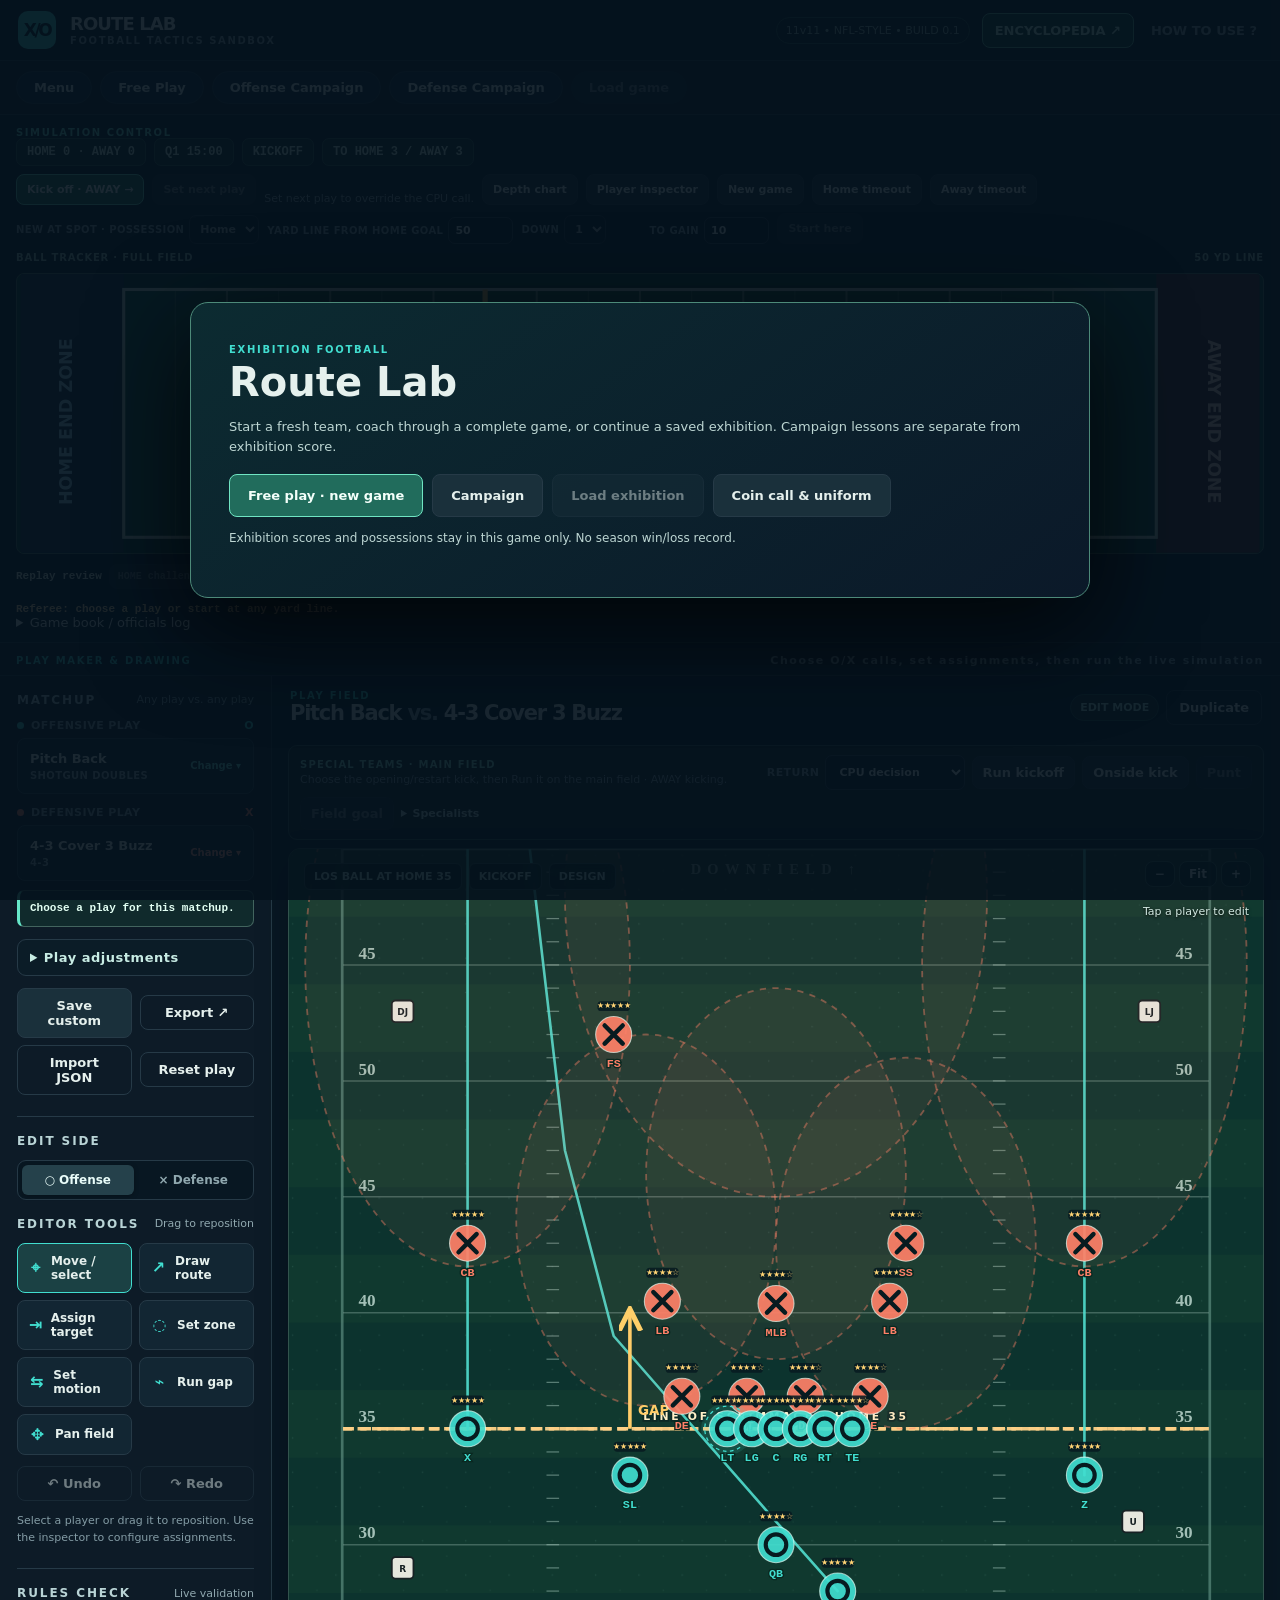
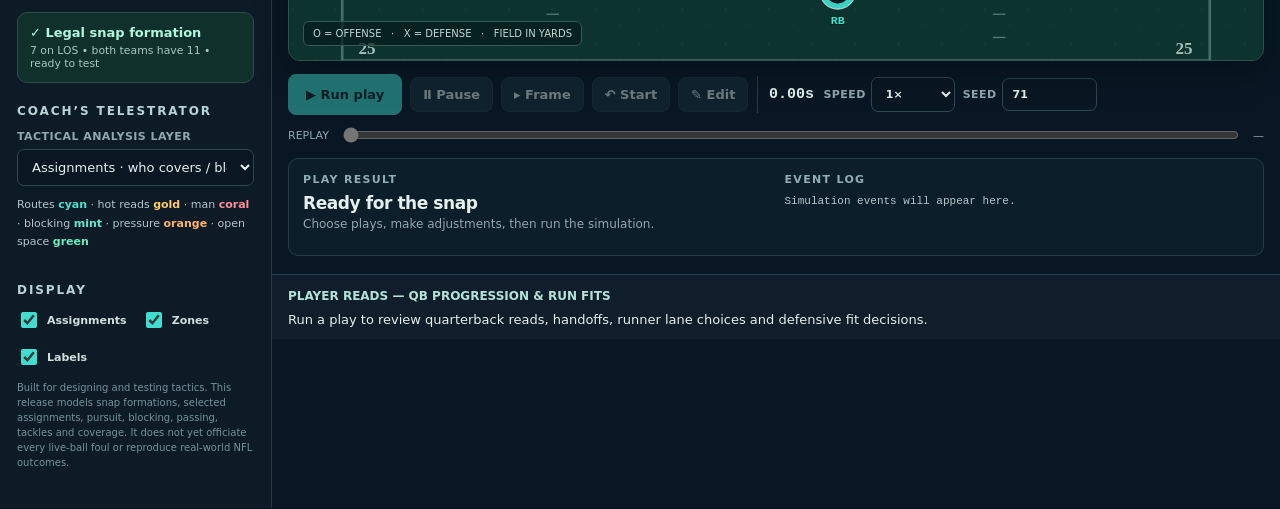
==== commit b911bbfd: "Route Lab: split controls and show special teams on main field" ====
--- a/route-lab/index.html
+++ b/route-lab/index.html
@@ -5,13 +5,13 @@
 <style>
 :root{--bg:#07111b;--panel:#0d1b27;--panel2:#112331;--border:#263a47;--text:#e5f0ed;--muted:#90a8af;--cyan:#41ded0;--red:#ff8068;--yellow:#ffcc69;--field:#0c332d;--field2:#124138;--glow:rgba(65,222,208,.14);font-family:Inter,ui-sans-serif,system-ui,-apple-system,"Segoe UI",sans-serif; color-scheme:dark}*{box-sizing:border-box}
 body{margin:0;background:var(--bg);color:var(--text);font-size:13px}button,input,select{font:inherit}button{cursor:pointer;border:1px solid var(--border);background:#1a303b;color:var(--text);padding:9px 12px;border-radius:8px;font-weight:650;transition:background .12s,border .12s}button:hover{background:#27404d;border-color:#50707c}button:disabled{opacity:.45;cursor:not-allowed}button:focus-visible,input:focus-visible,select:focus-visible{outline:2px solid var(--cyan);outline-offset:2px}input,select{width:100%;background:#091722;border:1px solid #304653;color:#e5f0ed;border-radius:7px;padding:9px 10px;min-width:0}input[type=range]{accent-color:var(--cyan);border:none;padding:0}input[type=checkbox]{accent-color:var(--cyan);width:16px;height:16px}label{display:block;color:var(--muted);font-size:11px;font-weight:700;margin:0 0 6px;letter-spacing:.04em;text-transform:uppercase}.app{display:flex;flex-direction:column;min-height:100vh}header{display:flex;align-items:center;gap:14px;padding:11px 18px;border-bottom:1px solid var(--border);background:#091723;position:relative;z-index:3}.mark{background:var(--cyan);color:#061920;border-radius:10px;width:38px;height:38px;display:grid;place-items:center;font-size:17px;font-weight:900;letter-spacing:-.14em;flex-shrink:0}.brand{display:flex;flex-direction:column;gap:1px}.brand b{font-size:18px;line-height:1.1;letter-spacing:-.05em}.brand small{font-size:10px;color:var(--muted);font-weight:700;letter-spacing:.16em}.header-right{margin-left:auto;display:flex;align-items:center;gap:12px}.release{font-size:11px;color:#94b7b1;border:1px solid #264f4b;padding:6px 9px;border-radius:30px}.linkish{background:none;border:none;padding:5px;color:var(--muted)}
-.workspace{display:grid;grid-template-columns:272px minmax(0,1fr) 294px;flex:1;min-height:0}.pane{background:var(--panel);border-right:1px solid var(--border);padding:17px;min-width:0}.inspector{border-right:none;border-left:1px solid var(--border);background:#0b1925}.sec{margin-bottom:21px}.section-title{display:flex;align-items:center;justify-content:space-between;gap:8px;margin-bottom:12px}.section-title h3{margin:0;font-size:12px;text-transform:uppercase;letter-spacing:.16em;color:#b9d4d6}.micro{color:var(--muted);font-size:11px}.field-label{display:flex;justify-content:space-between;gap:6px}.field-label .x{color:var(--cyan)}.field-label .o{color:var(--red)}.field-select{margin:0 0 12px}.field-select select{font-weight:700}.label-row{display:flex;align-items:center;gap:7px}.label-row .dot{width:7px;height:7px;border-radius:50%;display:inline-block}.dot.off{background:var(--cyan)}.dot.def{background:var(--red)}.seg{display:flex;gap:4px;background:#081722;padding:4px;border:1px solid var(--border);border-radius:9px}.seg button{flex:1;background:transparent;border:0;padding:8px;border-radius:6px;font-size:12px;color:var(--muted)}.seg button.active{background:#25414b;color:#e9fcf9;box-shadow:0 1px 5px #0004}.row{display:flex;gap:8px;align-items:center}.row>*{flex:1;min-width:0}.btn-ghost{background:none;border-color:var(--border)}.btn-accent{background:var(--cyan);border-color:var(--cyan);color:#04252b}.btn-accent:hover{background:#7af4e8;border-color:#7af4e8}.btn-danger{color:#ffad9c}.border-top{border-top:1px solid var(--border);padding-top:17px}.tool-grid{display:grid;grid-template-columns:repeat(2,1fr);gap:7px}.tool{background:#122633;display:flex;align-items:center;gap:8px;text-align:left;padding:10px}.tool b{font-size:12px}.tool .sym{width:19px;color:var(--cyan);font-size:16px;text-align:center}.tool.active{background:#1b4144;border-color:var(--cyan)}.help{color:#849ca5;font-size:11px;line-height:1.6}.muted{color:var(--muted)}.status{border:1px solid #2e4d4a;border-radius:10px;background:#10302c;padding:12px;color:#b2f6de}.status.bad{background:#362329;border-color:#814a4e;color:#ffc0b3}.status b{display:block;font-size:13px}.status ul{margin:7px 0 0;padding:0 0 0 18px;line-height:1.45}.status small{display:block;margin-top:4px;color:#a5c8bf}.sidebar-actions{display:flex;gap:7px;margin-top:10px}.sidebar-actions button{flex:1}.footer-note{color:#729399;font-size:10px;line-height:1.5}
+.workspace{display:grid;grid-template-columns:272px minmax(0,1fr);flex:1;min-height:0}.pane{background:var(--panel);border-right:1px solid var(--border);padding:17px;min-width:0}.inspector{border-right:none;border-left:1px solid var(--border);background:#0b1925}.sec{margin-bottom:21px}.section-title{display:flex;align-items:center;justify-content:space-between;gap:8px;margin-bottom:12px}.section-title h3{margin:0;font-size:12px;text-transform:uppercase;letter-spacing:.16em;color:#b9d4d6}.micro{color:var(--muted);font-size:11px}.field-label{display:flex;justify-content:space-between;gap:6px}.field-label .x{color:var(--cyan)}.field-label .o{color:var(--red)}.field-select{margin:0 0 12px}.field-select select{font-weight:700}.label-row{display:flex;align-items:center;gap:7px}.label-row .dot{width:7px;height:7px;border-radius:50%;display:inline-block}.dot.off{background:var(--cyan)}.dot.def{background:var(--red)}.seg{display:flex;gap:4px;background:#081722;padding:4px;border:1px solid var(--border);border-radius:9px}.seg button{flex:1;background:transparent;border:0;padding:8px;border-radius:6px;font-size:12px;color:var(--muted)}.seg button.active{background:#25414b;color:#e9fcf9;box-shadow:0 1px 5px #0004}.row{display:flex;gap:8px;align-items:center}.row>*{flex:1;min-width:0}.btn-ghost{background:none;border-color:var(--border)}.btn-accent{background:var(--cyan);border-color:var(--cyan);color:#04252b}.btn-accent:hover{background:#7af4e8;border-color:#7af4e8}.btn-danger{color:#ffad9c}.border-top{border-top:1px solid var(--border);padding-top:17px}.tool-grid{display:grid;grid-template-columns:repeat(2,1fr);gap:7px}.tool{background:#122633;display:flex;align-items:center;gap:8px;text-align:left;padding:10px}.tool b{font-size:12px}.tool .sym{width:19px;color:var(--cyan);font-size:16px;text-align:center}.tool.active{background:#1b4144;border-color:var(--cyan)}.help{color:#849ca5;font-size:11px;line-height:1.6}.muted{color:var(--muted)}.status{border:1px solid #2e4d4a;border-radius:10px;background:#10302c;padding:12px;color:#b2f6de}.status.bad{background:#362329;border-color:#814a4e;color:#ffc0b3}.status b{display:block;font-size:13px}.status ul{margin:7px 0 0;padding:0 0 0 18px;line-height:1.45}.status small{display:block;margin-top:4px;color:#a5c8bf}.sidebar-actions{display:flex;gap:7px;margin-top:10px}.sidebar-actions button{flex:1}.footer-note{color:#729399;font-size:10px;line-height:1.5}
 .center{display:flex;flex-direction:column;min-width:0;background:#081723}.center-head{padding:14px 18px 12px;display:flex;align-items:center;gap:12px;flex-wrap:wrap}.center-head h1{font-size:21px;margin:0;font-weight:790;letter-spacing:-.06em}.eyebrow{font-size:10px;font-weight:750;letter-spacing:.17em;color:var(--cyan)}.center-head .right{margin-left:auto;display:flex;align-items:center;gap:7px}.chip{background:#16302e;border:1px solid #2a5952;padding:6px 9px;border-radius:20px;font-size:11px;color:#bff4e8;font-weight:650}.field-shell{margin:0 16px;position:relative;border-radius:12px;border:1px solid #32534d;background:#0a2e2a;overflow:auto;scrollbar-width:thin;scrollbar-color:#376056 #0b2423;box-shadow:0 14px 35px #0003}.field-shell svg{display:block;width:100%;min-width:100%;height:auto;aspect-ratio:1080/900;user-select:none;touch-action:none}.field-shell svg .player{cursor:grab}.field-shell svg .player:active{cursor:grabbing}.overlay-top{pointer-events:none;position:absolute;left:15px;top:14px;display:flex;gap:7px;flex-wrap:wrap}.overlay-top span{background:#051b1bd9;border:1px solid #31514e;padding:6px 9px;border-radius:6px;color:#bde3da;font-size:11px;font-weight:700;backdrop-filter:blur(5px)}.overlay-bottom{position:absolute;bottom:14px;left:14px;pointer-events:none;background:#051b1bb5;color:#bfd6d0;padding:6px 9px;border-radius:6px;font-size:10px;border:1px solid #395950}.field-overlay-hint{pointer-events:none;position:absolute;top:56px;right:14px;max-width:45%;text-align:right;font-size:11px;color:#d3e9e2;text-shadow:0 1px 3px #000}
 .control-strip{margin:13px 16px 0;display:flex;gap:8px;align-items:center;flex-wrap:wrap}.control-strip button{white-space:nowrap}.control-strip .primary{background:var(--cyan);border-color:var(--cyan);color:#05272b;font-size:13px;padding:12px 17px}.control-strip .primary:hover{background:#7cf0e6}.control-strip .wide{min-width:70px}.simtime{font-family:ui-monospace,monospace;min-width:48px;font-size:15px;font-weight:750;font-variant-numeric:tabular-nums;text-align:center}.rate{width:84px}.seed{width:95px}.control-divider{width:1px;background:var(--border);align-self:stretch;margin:2px 1px}.timeline-box{margin:10px 16px 0;display:flex;align-items:center;gap:12px}.timeline-box input{flex:1}.timeline-box span{font-size:11px;color:var(--muted)}.events-box{margin:13px 16px 18px;border:1px solid var(--border);background:#0b1e2a;border-radius:10px;padding:14px;display:grid;grid-template-columns:1fr 1fr;gap:17px}.events-box h4{margin:0 0 7px;font-size:11px;letter-spacing:.12em;text-transform:uppercase;color:#8fafb3}.result-main{font-size:17px;font-weight:750;letter-spacing:-.025em;margin-bottom:4px}.result-meta{font-size:12px;color:var(--muted)}.event-log{max-height:130px;overflow:auto;font-family:ui-monospace,monospace;font-size:11px;line-height:1.55;color:#b2c9cc}.event-log div{padding:3px 0;border-bottom:1px solid #21333b}.event-log em{color:var(--cyan);font-style:normal;margin-right:8px}
 .inspector-title{display:flex;align-items:center;gap:10px;margin-bottom:15px}.player-badge{width:38px;height:38px;border:2px solid var(--cyan);color:var(--cyan);border-radius:50%;display:grid;place-items:center;font-size:23px;font-weight:900}.player-badge.def{border-color:var(--red);color:var(--red)}.inspector-title b{display:block;font-size:16px}.inspector-title small{color:var(--muted)}.two-fields{display:grid;grid-template-columns:1fr 1fr;gap:10px}.field-input{margin-bottom:12px}.field-input input[type=number]{font-variant-numeric:tabular-nums}.checks{display:flex;gap:15px;flex-wrap:wrap;margin:4px 0 12px}.checks label{display:flex;align-items:center;gap:7px;margin:0;font-size:11px;text-transform:none;letter-spacing:0;color:#cfdfdc}.pillline{display:flex;justify-content:space-between;gap:6px;align-items:center;margin:6px 0 10px}.pillline small{color:var(--muted)}.rule-note{padding:9px;background:#132a34;color:#b4c8c9;border-radius:8px;border:1px solid var(--border);line-height:1.5;font-size:11px}.assignment-list{border:1px solid var(--border);border-radius:9px;overflow:hidden}.assignment{width:100%;display:flex;align-items:center;gap:7px;text-align:left;padding:7px 8px;border:0;border-bottom:1px solid #223443;border-radius:0;background:#102330}.assignment:last-child{border-bottom:0}.assignment:hover,.assignment.sel{background:#24504f}.assignment span{width:22px;font-weight:850;color:var(--cyan);font-size:12px}.assignment.def span{color:var(--red)}.assignment strong{flex:1;font-size:11px}.assignment small{font-size:10px;color:var(--muted);max-width:100px;overflow:hidden;text-overflow:ellipsis;white-space:nowrap}.side-foot{margin-top:14px}
 .field-shell.zoomed{max-height:80vh}.zoom-controls{position:absolute;top:12px;right:12px;display:flex;gap:4px;z-index:2}.zoom-controls button{padding:5px 9px;font-size:12px;border-color:#3b655e;background:#072422db;min-width:27px}.zoom-controls button:hover{background:#265850}.field-shell svg{cursor:crosshair}
-@media(max-width:1260px){.workspace{grid-template-columns:235px minmax(0,1fr) 252px}.pane{padding:12px}.tool{padding:9px 6px}.tool b{font-size:11px}.field-shell{margin:0 10px}.center-head{padding:12px}.control-strip,.timeline-box,.events-box{margin-left:10px;margin-right:10px}}
-@media(max-width:1000px){.workspace{display:grid;grid-template-columns:220px minmax(0,1fr)}.inspector{grid-column:1/-1;border-left:0;border-top:1px solid var(--border);display:grid;grid-template-columns:1fr 1fr;gap:14px}.inspector>.sec{margin-bottom:6px}.field-shell svg{max-height:calc(100vh - 100px)}.center-head h1{font-size:18px}}
+@media(max-width:1260px){.workspace{grid-template-columns:235px minmax(0,1fr)}.pane{padding:12px}.tool{padding:9px 6px}.tool b{font-size:11px}.field-shell{margin:0 10px}.center-head{padding:12px}.control-strip,.timeline-box,.events-box{margin-left:10px;margin-right:10px}}
+@media(max-width:1000px){.workspace{display:grid;grid-template-columns:220px minmax(0,1fr)}.inspector>.sec{margin-bottom:6px}.field-shell svg{max-height:calc(100vh - 100px)}.center-head h1{font-size:18px}}
 @media(max-width:720px){header{padding:10px 12px}.release{display:none}.workspace{display:flex;flex-direction:column}.pane.left-pane{order:2;border-right:0;border-top:1px solid var(--border)}.center{order:1}.inspector{order:3;display:block}.center-head{padding:12px}.center-head h1{font-size:19px}.center-head .right{margin-left:0;width:100%}.field-shell{border-radius:0;margin:0;border-left:0;border-right:0}.overlay-top{top:6px;left:7px;gap:4px}.overlay-top span{padding:4px 6px;font-size:9px}.overlay-bottom{bottom:6px;left:7px;font-size:9px}.field-overlay-hint{top:7px;right:8px;font-size:9px}.control-strip{margin:10px 8px 0;gap:6px}.control-strip button{padding:9px 10px;font-size:11px}.control-strip .primary{padding:9px 13px}.control-strip .control-divider{display:none}.timeline-box,.events-box{margin-left:8px;margin-right:8px}.events-box{grid-template-columns:1fr;gap:11px}.pane.left-pane{display:grid;grid-template-columns:1fr 1fr;gap:12px}.pane.left-pane>.sec{margin-bottom:0}.pane.left-pane>.sec.full{grid-column:1/-1}.inspector{padding:14px}.field-shell svg{max-height:none}.footer-note{font-size:10px}}
 @media(max-width:420px){.pane.left-pane{grid-template-columns:1fr}.pane.left-pane>.sec{grid-column:1/-1}.header-right .linkish{display:none}.rate{width:72px}.seed{width:75px}.control-strip .wide{min-width:58px}}
 
@@ -32,7 +32,7 @@
 @media(max-width:720px){.ency-overlay{padding:0}.ency-window{height:100dvh;width:100%;border-radius:0}.ency-body{grid-template-columns:1fr;grid-template-rows:42% 58%}.ency-results{border-right:0;border-bottom:1px solid #314754}.ency-article{padding:15px}.ency-head{padding:12px}.ency-searchbox{padding:8px}.ency-head h2{font-size:17px}.coach-content{max-height:320px}}
 .rating-editor{margin:15px 0 3px;border:1px solid #345362;border-radius:9px;padding:10px;background:#0c2330}.rating-editor summary{cursor:pointer;font-size:11px;font-weight:850;color:#a4eae4;letter-spacing:.09em}.rating-grid{display:grid;grid-template-columns:repeat(2,minmax(0,1fr));gap:6px;margin-top:14px}.rating-grid .field-input{margin:0}.rating-grid input{padding:7px}.coach-legend{padding:10px 0;color:#b2c6cb;line-height:1.7;font-size:11px}.scrimmage-scout{background:#11313d;border:1px solid #346479;border-radius:10px;margin:12px 0;padding:12px;color:#c9eeef}.scrimmage-scout b{color:#ffde9e;letter-spacing:.12em}.scrimmage-scout p{margin:6px 0;line-height:1.55}.scrimmage-scout small{color:#8bd9d1}
 .move-report{margin-top:10px;font-size:11px;color:#abc9c6}.move-report b{color:#8ef2d4}.move-report div{margin-top:4px}
-.game-controls #nextBtn{background:#216c5c;border-color:#70e5c3;color:#f3fffa;font-weight:850}.game-panel{padding:12px 16px;background:#0b1b27;border-bottom:1px solid #32534d}.game-panel[hidden]{display:none}.scorebar,.game-controls{display:flex;gap:8px;align-items:center;flex-wrap:wrap;margin-bottom:7px}.scorebar{font:700 12px ui-monospace,monospace;color:#d5f5e8}.scorebar>*{padding:6px 10px;background:#10312f;border:1px solid #315b53;border-radius:7px}.game-controls button{padding:7px 10px;font-size:11px}.game-controls label{display:flex;align-items:center;gap:5px;margin:0;font-size:10px}.game-controls input,.game-controls select{width:auto;max-width:125px;padding:6px;font-size:11px}.game-controls #spotYard,.game-controls #spotGain{width:65px}#fullField{display:block;width:100%;height:auto;max-height:230px;border:1px solid #4c7261;border-radius:8px;background:#0f4937;cursor:crosshair}.specialist-details{margin:5px 0 8px;color:#bedbd6}.specialist-details summary{cursor:pointer;font-weight:750;font-size:11px}.specialist-grid{display:grid;grid-template-columns:repeat(auto-fit,minmax(210px,1fr));gap:7px;padding:8px 0}.specialist-card{background:#102d33;border:1px solid #33555a;border-radius:7px;padding:8px}.specialist-card strong{display:block;margin-bottom:5px;font-size:11px}.specialist-card label{display:inline-flex;gap:4px;align-items:center;margin-right:7px;font-size:9px}.specialist-card input{width:48px;padding:4px}.game-book{max-height:150px;overflow:auto;font:11px/1.5 ui-monospace,monospace;color:#b4d5ca}.game-book div{padding:2px 0;border-top:1px solid #2c4e4a}.official-call{margin-top:6px;color:#ffdaa1;font:700 11px ui-monospace,monospace}.advance-prompt{display:flex;align-items:center;gap:10px;flex-wrap:wrap;margin-top:8px;padding:8px 10px;border:1px solid #527b68;border-radius:8px;background:#102d2a;color:#dcf5e8;font-size:11px;font-weight:700}.advance-prompt[hidden]{display:none}.advance-prompt button{background:#216c5c;border-color:#70e5c3;color:#f3fffa;font-weight:850}.officiating-choice{display:flex;align-items:center;gap:7px;flex-wrap:wrap;margin:7px 0;color:#d9e9d8;font:700 11px ui-monospace,monospace}.officiating-choice[hidden]{display:none}.officiating-choice button{font-size:10px;padding:6px 8px}.officiating-choice .micro{flex-basis:100%;color:#b8d1cb}
+.game-controls #nextBtn{background:#216c5c;border-color:#70e5c3;color:#f3fffa;font-weight:850}.game-panel{padding:12px 16px;background:#0b1b27;border-bottom:1px solid #32534d}.game-panel[hidden]{display:none}.scorebar,.game-controls{display:flex;gap:8px;align-items:center;flex-wrap:wrap;margin-bottom:7px}.scorebar{font:700 12px ui-monospace,monospace;color:#d5f5e8}.scorebar>*{padding:6px 10px;background:#10312f;border:1px solid #315b53;border-radius:7px}.game-controls button{padding:7px 10px;font-size:11px}.game-controls label{display:flex;align-items:center;gap:5px;margin:0;font-size:10px}.game-controls input,.game-controls select{width:auto;max-width:125px;padding:6px;font-size:11px}.game-controls #spotYard,.game-controls #spotGain{width:65px}#fullField{display:block;width:100%;height:auto;max-height:none;border:1px solid #4c7261;border-radius:8px;background:#0f4937;cursor:crosshair}.specialist-details{margin:5px 0 8px;color:#bedbd6}.specialist-details summary{cursor:pointer;font-weight:750;font-size:11px}.specialist-grid{display:grid;grid-template-columns:repeat(auto-fit,minmax(210px,1fr));gap:7px;padding:8px 0}.specialist-card{background:#102d33;border:1px solid #33555a;border-radius:7px;padding:8px}.specialist-card strong{display:block;margin-bottom:5px;font-size:11px}.specialist-card label{display:inline-flex;gap:4px;align-items:center;margin-right:7px;font-size:9px}.specialist-card input{width:48px;padding:4px}.game-book{max-height:150px;overflow:auto;font:11px/1.5 ui-monospace,monospace;color:#b4d5ca}.game-book div{padding:2px 0;border-top:1px solid #2c4e4a}.official-call{margin-top:6px;color:#ffdaa1;font:700 11px ui-monospace,monospace}.advance-prompt{display:flex;align-items:center;gap:10px;flex-wrap:wrap;margin-top:8px;padding:8px 10px;border:1px solid #527b68;border-radius:8px;background:#102d2a;color:#dcf5e8;font-size:11px;font-weight:700}.advance-prompt[hidden]{display:none}.advance-prompt button{background:#216c5c;border-color:#70e5c3;color:#f3fffa;font-weight:850}.officiating-choice{display:flex;align-items:center;gap:7px;flex-wrap:wrap;margin:7px 0;color:#d9e9d8;font:700 11px ui-monospace,monospace}.officiating-choice[hidden]{display:none}.officiating-choice button{font-size:10px;padding:6px 8px}.officiating-choice .micro{flex-basis:100%;color:#b8d1cb}
 
 /* Exhibition start flow */
 .start-overlay[hidden],.start-pane[hidden],#coinActions[hidden],#coinChoice[hidden],#coinChoiceLabel[hidden],.campaign-nav button[hidden]{display:none!important}
@@ -45,7 +45,7 @@
 .playbook-picker{width:100%;display:flex;align-items:center;justify-content:space-between;gap:10px;text-align:left;padding:11px 12px;background:#0b202b;border-color:#304953;min-height:56px}.playbook-picker>span{display:flex;flex-direction:column;gap:4px;min-width:0}.playbook-picker b{font-size:13px;color:#f1f8f5;overflow:hidden;text-overflow:ellipsis;white-space:nowrap}.playbook-picker small{font-size:10px;color:#9db5bb;font-weight:600;letter-spacing:.04em;text-transform:uppercase}.playbook-picker>strong{font-size:10px;white-space:nowrap;color:#73e5d7}.defense-picker>strong{color:#ff9e89}
 .playbook-dialog{width:min(880px,calc(100vw - 24px));max-width:none;max-height:calc(100dvh - 24px);padding:0;overflow:hidden;border:1px solid #3b625e;border-radius:16px;background:#0c1d28;color:var(--text);box-shadow:0 28px 90px #000b}.playbook-dialog::backdrop{background:#030a0fd9;backdrop-filter:blur(5px)}.playbook-window{display:flex;flex-direction:column;max-height:calc(100dvh - 26px);background:linear-gradient(145deg,#102632,#0a1824)}.playbook-header{display:flex;align-items:flex-start;justify-content:space-between;gap:18px;padding:22px 24px 15px!important;border:0!important;border-bottom:1px solid #263d49!important;background:transparent!important;position:static!important}.playbook-header h2{font-size:24px;margin:5px 0}.playbook-header p{font-size:12px;color:#a6bec1;margin:0}.playbook-close{width:37px;height:37px;padding:0;font-size:17px}.playbook-side-tabs{display:flex;gap:8px;padding:12px 24px 0}.playbook-side-tabs button{background:#0d202b}.playbook-side-tabs button.active[data-book-side=offense]{border-color:var(--cyan);color:#82f6e5;background:#153b3a}.playbook-side-tabs button.active[data-book-side=defense]{border-color:#ff8068;color:#ffb09e;background:#40282a}.playbook-search-label{padding:13px 24px 8px;margin:0}.playbook-search-label input{margin-top:6px;text-transform:none;letter-spacing:0}.playbook-formation-tabs{display:flex;gap:7px;padding:8px 24px 12px;overflow-x:auto;border-bottom:1px solid #243a45;scrollbar-width:thin}.playbook-formation-tabs button{white-space:nowrap;background:#10232e;border-radius:20px;padding:7px 12px;font-size:11px}.playbook-formation-tabs button.active{border-color:#60ddcb;background:#1a4943;color:#d8fff7}.playbook-list-head{display:flex;align-items:center;justify-content:space-between;padding:13px 24px 8px;color:#b4c9c8}.playbook-list-head span{font-size:11px;color:#89a5aa}.playbook-list{overflow:auto;padding:4px 24px 24px;display:grid;grid-template-columns:repeat(2,minmax(0,1fr));gap:9px;min-height:180px}.playbook-card{display:flex;flex-direction:column;align-items:stretch;text-align:left;gap:6px;padding:12px 14px;background:#10232f;border-color:#2d4652;min-height:90px}.playbook-card:hover,.playbook-card.current{background:#173a3c;border-color:#54cfbd}.playbook-card.defense-card:hover,.playbook-card.defense-card.current{background:#3b292d;border-color:#ef8879}.playbook-card-head{display:flex;justify-content:space-between;gap:12px;align-items:center}.playbook-card-head b{font-size:13px}.playbook-card-head small{font-size:9px;letter-spacing:.08em;text-transform:uppercase;color:#73e5d7;white-space:nowrap}.defense-card .playbook-card-head small{color:#ff9e89}.playbook-card>span:last-child{font-size:11px;line-height:1.45;color:#a6bdc1;font-weight:500}.playbook-card em{font-style:normal;color:#f8d290;font-size:9px;text-transform:uppercase;letter-spacing:.08em}.playbook-empty{grid-column:1/-1;text-align:center;padding:30px;color:#9db5bb}
 @media(max-width:600px){.playbook-dialog{width:100vw;max-height:100dvh;height:100dvh;border-radius:0;border-left:0;border-right:0}.playbook-window{max-height:100dvh;height:100dvh}.playbook-header{padding:18px 16px 12px!important}.playbook-header h2{font-size:21px}.playbook-side-tabs,.playbook-formation-tabs{padding-left:16px;padding-right:16px}.playbook-search-label{padding:12px 16px 6px}.playbook-list-head{padding-left:16px;padding-right:16px}.playbook-list{padding:4px 16px 20px;grid-template-columns:1fr;gap:7px}.playbook-card{min-height:78px}}
-.play-adjustments{margin:12px 0;border:1px solid var(--border);border-radius:9px;background:#0b1c27}.play-adjustments>summary{cursor:pointer;padding:10px 12px;font-weight:800;color:#c8ece4;letter-spacing:.04em}.adjustment-content{display:grid;grid-template-columns:1fr 1fr;gap:14px;padding:0 12px 12px}.adjustment-content section{border-top:1px solid var(--border);padding-top:10px}.adjustment-content section>b{display:block;margin-bottom:8px;color:#b7d8d1}.adjustment-content small{display:block;color:var(--muted);margin-top:6px}.utility-dialog{width:min(760px,calc(100vw - 24px));max-height:88vh;overflow:auto;background:#0a1927;color:var(--text);border:1px solid #397166;border-radius:14px;padding:16px;box-shadow:0 20px 100px #000b}.utility-dialog::backdrop{background:#020b12d9;backdrop-filter:blur(3px)}.utility-head{display:flex;align-items:center;justify-content:space-between;gap:10px;border-bottom:1px solid var(--border);padding-bottom:12px;margin-bottom:12px}.utility-head h2{margin:4px 0 0;font-size:20px}.utility-dialog .inspector{display:block;border:0;padding:0;background:transparent;max-height:68vh;overflow:auto}.utility-dialog .inspector>.sec{margin-bottom:14px}.game-panel{padding:12px 16px;border-bottom:1px solid var(--border);background:#091723}.game-controls{display:flex;align-items:end;gap:8px;flex-wrap:wrap;margin:8px 0}.game-controls label{min-width:120px}.game-controls button{padding:8px 10px}.ball-tracker{display:block;width:100%;height:auto;max-height:96px;background:#0a2e2a;border:1px solid #31554b;border-radius:8px;margin:10px 0}.tracker-caption{display:flex;justify-content:space-between;color:#9fc5b8;font-size:10px;font-weight:800;letter-spacing:.08em}.tracker-review{display:flex;align-items:center;gap:8px;flex-wrap:wrap}.tracker-review input{max-width:220px;flex:1}@media(max-width:600px){.adjustment-content{grid-template-columns:1fr}.utility-dialog{padding:12px}.game-panel{padding:8px}.game-controls label{min-width:105px}}
+.play-adjustments{margin:12px 0;border:1px solid var(--border);border-radius:9px;background:#0b1c27}.play-adjustments>summary{cursor:pointer;padding:10px 12px;font-weight:800;color:#c8ece4;letter-spacing:.04em}.adjustment-content{display:grid;grid-template-columns:1fr 1fr;gap:14px;padding:0 12px 12px}.adjustment-content section{border-top:1px solid var(--border);padding-top:10px}.adjustment-content section>b{display:block;margin-bottom:8px;color:#b7d8d1}.adjustment-content small{display:block;color:var(--muted);margin-top:6px}.utility-dialog{width:min(760px,calc(100vw - 24px));max-height:88vh;overflow:auto;background:#0a1927;color:var(--text);border:1px solid #397166;border-radius:14px;padding:16px;box-shadow:0 20px 100px #000b}.utility-dialog::backdrop{background:#020b12d9;backdrop-filter:blur(3px)}.utility-head{display:flex;align-items:center;justify-content:space-between;gap:10px;border-bottom:1px solid var(--border);padding-bottom:12px;margin-bottom:12px}.utility-head h2{margin:4px 0 0;font-size:20px}.utility-dialog .inspector{display:block;border:0;padding:0;background:transparent;max-height:68vh;overflow:auto}.utility-dialog .inspector>.sec{margin-bottom:14px}.game-panel{padding:12px 16px;border-bottom:1px solid var(--border);background:#091723}.panel-kicker,.workspace-title{font-size:10px;font-weight:850;letter-spacing:.16em;color:#70e3d0}.workspace-title{grid-column:1/-1;padding:11px 16px 8px;background:#0b1925;border-bottom:1px solid var(--border);display:flex;justify-content:space-between;gap:10px;align-items:center}.kick-command{margin:8px 16px;display:flex;align-items:center;gap:7px;flex-wrap:wrap;padding:9px 11px;border:1px solid #365a56;border-radius:9px;background:#0b2028}.kick-command-title{display:flex;flex-direction:column;gap:3px;min-width:190px;margin-right:auto}.kick-command-title b{font-size:10px;letter-spacing:.12em;color:#8ee8d2}.kick-command label{display:flex;align-items:center;gap:5px;margin:0}.kick-command select{width:auto;max-width:140px}.kick-command button{padding:8px 10px}.kick-command .specialist-details{margin:0}.kick-replay-controls{display:flex;align-items:center;gap:10px;margin:8px 16px 0}.kick-replay-controls[hidden]{display:none}.kick-replay-controls input{max-width:300px}.kick-frame-label{display:none}.field-shell.special-teams-view svg{aspect-ratio:1200/360;max-height:none;cursor:default}.field-shell.special-teams-view .zoom-controls,.field-shell.special-teams-view .field-overlay-hint,.field-shell.special-teams-view .overlay-bottom{display:none}.field-shell.special-teams-view .overlay-top{z-index:1}.field-shell.special-teams-view{overflow:hidden}.game-controls{display:flex;align-items:end;gap:8px;flex-wrap:wrap;margin:8px 0}.game-controls label{min-width:120px}.game-controls button{padding:8px 10px}.ball-tracker{display:block;width:100%;height:auto;max-height:none;aspect-ratio:1200/270;background:#0a2e2a;border:1px solid #31554b;border-radius:8px;margin:10px 0}.tracker-caption{display:flex;justify-content:space-between;color:#9fc5b8;font-size:10px;font-weight:800;letter-spacing:.08em}.tracker-review{display:flex;align-items:center;gap:8px;flex-wrap:wrap}.tracker-review input{max-width:220px;flex:1}@media(max-width:600px){.adjustment-content{grid-template-columns:1fr}.utility-dialog{padding:12px}.game-panel{padding:8px}.game-controls label{min-width:105px}}
 </style></head>
 <body><div id="startupFallback" role="alert" style="padding:13px 17px;background:#382821;color:#ffe3b7;border-bottom:2px solid #d69e47;font:600 14px/1.5 system-ui,sans-serif;position:relative;z-index:20">The game has not started. If you opened this attachment in an iPhone Files or ChatGPT preview, that viewer may block JavaScript. Open this HTML in a full browser or use a hosted link. The plays and players are inside this file, but require JavaScript to load.</div><div class="app">
 <header><div class="mark">X/O</div><div class="brand"><b>ROUTE LAB</b><small>FOOTBALL TACTICS SANDBOX</small></div><div class="header-right"><span class="release">11v11 • NFL-STYLE • BUILD 0.1</span><button id="encyBtn" aria-haspopup="dialog">ENCYCLOPEDIA ↗</button><button class="linkish" id="helpBtn">HOW TO USE ?</button></div></header>
@@ -62,8 +62,8 @@
 <div class="campaign-lesson"><div class="eyebrow" id="campaignKicker"></div><h2 id="campaignTitle"></h2><div class="campaign-role" id="campaignRole"></div><p id="campaignDetail"></p><p class="campaign-task"><b>YOUR CHALLENGE</b> <span id="campaignTask"></span></p><details><summary>Coaching hint</summary><p id="campaignHint"></p></details><div id="scrimmageScout" class="scrimmage-scout" aria-live="polite"></div><div class="campaign-feedback" id="campaignFeedback"></div><div id="clinicPanel" aria-label="Interactive lesson clinic"></div></div>
 <div class="campaign-control"><div class="micro">LESSON PROGRESS</div><div id="campaignStageList" class="campaign-stages"></div><div class="campaign-score" id="campaignScore"></div><button id="campaignRestartBtn">↶ Restart lesson</button><button id="campaignNextBtn" class="campaign-next" disabled>Next lesson →</button></div>
 </section>
-<section id="gamePanel" class="game-panel" aria-label="Game controls"><div class="scorebar"><strong id="gameScore">HOME 0 · AWAY 0</strong><span id="gameClock">Q1 15:00</span><span id="gameSituation">1 &amp; 10 · 50</span><span id="gameTimeouts">TO 3 / 3</span></div><div class="game-controls"><button id="nextBtn" class="primary">Next play →</button><button id="continueBtn" disabled>Set next play</button><span class="micro">Set next play to override the CPU call.</span><button id="depthBtn">Depth chart</button><button id="inspectBtn">Player inspector</button><button id="newGameBtn">New game</button><button id="timeoutHomeBtn">Home timeout</button><button id="timeoutAwayBtn">Away timeout</button></div><div class="game-controls"><label>New at spot · possession <select id="spotTeam"><option value="home">Home</option><option value="away">Away</option></select></label><label>Yard line from home goal <input id="spotYard" type="number" min="1" max="99" value="50"></label><label>Down <select id="spotDown"><option>1</option><option>2</option><option>3</option><option>4</option></select></label><label>To gain <input id="spotGain" type="number" min="1" max="99" value="10"></label><button id="startSpotBtn">Start here</button></div><div class="game-controls"><label>Receiving call <select id="kickChoice"><option value="auto">CPU decision</option><option value="return">Return kick</option><option value="fairCatch">Signal fair catch</option></select></label><button id="kickoffBtn">Kickoff</button><button id="onsideBtn">Declare onside kick</button><button id="puntBtn">Punt</button><button id="fieldGoalBtn">Field goal</button><button id="extraPointBtn" hidden>Extra point</button><button id="twoPointBtn" hidden>Two-point play</button></div><details class="specialist-details"><summary>Special teams roster ratings</summary><div id="specialistEditor"></div></details><div class="tracker-caption"><span>BALL TRACKER · FULL FIELD</span><span id="trackerSpot">50 YD LINE</span></div><svg id="fullField" class="ball-tracker" viewBox="0 0 1200 120" role="img" aria-label="Ball position tracker across the full field"></svg><details class="tracker-review" id="kickReview"><summary>Special teams replay</summary><button id="kickReplayBtn" disabled>▶ Play replay</button><input id="kickTimeline" type="range" min="0" max="0" value="0" disabled aria-label="Kick replay frame"><span id="kickFrameLabel" class="micro">No kick replay</span></details><div id="officiatingChoice" class="officiating-choice" hidden><strong>Penalty decision</strong><button id="penaltyAcceptBtn">Accept flag</button><button id="penaltyDeclineBtn">Decline flag</button><span id="penaltyEvidence" class="micro"></span></div><div class="officiating-choice"><strong>Replay review</strong><button id="homeChallengeBtn" disabled>HOME challenge spot</button><button id="awayChallengeBtn" disabled>AWAY challenge spot</button><span id="reviewEvidence" class="micro"></span></div><div id="officialCall" class="official-call" aria-live="polite">Referee: choose a play or start at any yard line.</div><div id="advancePrompt" class="advance-prompt" hidden><span>Result recorded. Continue when ready; the CPU chooses the next call.</span><button id="advancePlayBtn" class="primary">Continue to next play →</button></div><details><summary>Game book / officials log</summary><div id="gameBook" class="game-book"></div></details></section>
-<div class="workspace">
+<section id="gamePanel" class="game-panel" aria-label="Simulation control"><div class="panel-kicker">SIMULATION CONTROL</div><div class="scorebar"><strong id="gameScore">HOME 0 · AWAY 0</strong><span id="gameClock">Q1 15:00</span><span id="gameSituation">1 &amp; 10 · 50</span><span id="gameTimeouts">TO 3 / 3</span></div><div class="game-controls"><button id="nextBtn" class="primary">Next play →</button><button id="continueBtn" disabled>Set next play</button><span class="micro">Set next play to override the CPU call.</span><button id="depthBtn">Depth chart</button><button id="inspectBtn">Player inspector</button><button id="newGameBtn">New game</button><button id="timeoutHomeBtn">Home timeout</button><button id="timeoutAwayBtn">Away timeout</button></div><div class="game-controls"><label>New at spot · possession <select id="spotTeam"><option value="home">Home</option><option value="away">Away</option></select></label><label>Yard line from home goal <input id="spotYard" type="number" min="1" max="99" value="50"></label><label>Down <select id="spotDown"><option>1</option><option>2</option><option>3</option><option>4</option></select></label><label>To gain <input id="spotGain" type="number" min="1" max="99" value="10"></label><button id="startSpotBtn">Start here</button></div><div class="tracker-caption"><span>BALL TRACKER · FULL FIELD</span><span id="trackerSpot">50 YD LINE</span></div><svg id="fullField" class="ball-tracker" viewBox="0 0 1200 270" role="img" aria-label="Ball position tracker across the full field"></svg><div id="officiatingChoice" class="officiating-choice" hidden><strong>Penalty decision</strong><button id="penaltyAcceptBtn">Accept flag</button><button id="penaltyDeclineBtn">Decline flag</button><span id="penaltyEvidence" class="micro"></span></div><div class="officiating-choice"><strong>Replay review</strong><button id="homeChallengeBtn" disabled>HOME challenge spot</button><button id="awayChallengeBtn" disabled>AWAY challenge spot</button><span id="reviewEvidence" class="micro"></span></div><div id="officialCall" class="official-call" aria-live="polite">Referee: choose a play or start at any yard line.</div><div id="advancePrompt" class="advance-prompt" hidden><span>Result recorded. Continue when ready; the CPU chooses the next call.</span><button id="advancePlayBtn" class="primary">Continue to next play →</button></div><details><summary>Game book / officials log</summary><div id="gameBook" class="game-book"></div></details></section>
+<div class="workspace" aria-label="Play maker and drawing"><div class="workspace-title"><span class="eyebrow">PLAY MAKER &amp; DRAWING</span><span class="micro">Choose O/X calls, set assignments, then run the live simulation</span></div>
 <aside class="pane left-pane">
  <section class="sec full"><div class="section-title"><h3>Matchup</h3><span class="micro">Any play vs. any play</span></div>
  <div class="field-select"><label class="field-label"><span class="label-row"><i class="dot off"></i>OFFENSIVE PLAY</span><span class="x">O</span></label><select id="offPreset" hidden aria-hidden="true" tabindex="-1"></select><button id="offPlaybookBtn" class="playbook-picker offense-picker" type="button" aria-haspopup="dialog"><span><b id="offPlayName">Choose offense</b><small id="offPlayFormation">Formation playbook</small></span><strong>Change ▾</strong></button></div>
@@ -84,10 +84,11 @@
  <section class="sec full"><div class="section-title"><h3>Coach’s telestrator</h3></div><label for="coachLayer">Tactical analysis layer</label><select id="coachLayer" aria-label="Coaching visualization layer"><option value="assignments">Assignments · who covers / blocks whom</option><option value="coverage">Coverage shell · man and zones</option><option value="protection">Protection · blocks and pressure</option><option value="pressure">Pressure paths · rush and blitz</option><option value="run-fits">Run fits · tackle lanes</option><option value="open-space">Open turf · coverage holes</option><option value="matchups">Matchup leverage · attribute advantage</option><option value="off">Hide coaching layer</option></select><div class="coach-legend">Routes <b style="color:#51decf">cyan</b> · hot reads <b style="color:#ffcc69">gold</b> · man <b style="color:#ff8f9a">coral</b> · blocking <b style="color:#64e7ce">mint</b> · pressure <b style="color:#ffb369">orange</b> · open space <b style="color:#69edbd">green</b></div></section><section class="sec full"><div class="section-title"><h3>Display</h3></div><div class="checks"><label><input id="routesToggle" type="checkbox" checked> Assignments</label><label><input id="zonesToggle" type="checkbox" checked> Zones</label><label><input id="labelsToggle" type="checkbox" checked> Labels</label></div><p class="footer-note">Built for designing and testing tactics. This release models snap formations, selected assignments, pursuit, blocking, passing, tackles and coverage. It does not yet officiate every live-ball foul or reproduce real-world NFL outcomes.</p></section>
 </aside>
 <main class="center">
- <div class="center-head"><div><div class="eyebrow">TACTICAL WORKSPACE</div><h1 id="matchupTitle">Shotgun Mesh <span class="muted">vs.</span> 4–3 Cover 2</h1></div><div class="right"><span class="chip" id="modeChip">EDIT MODE</span><button id="copyBtn" class="btn-ghost" title="Duplicate editable play">Duplicate</button></div></div>
+ <div class="center-head"><div><div class="eyebrow">PLAY FIELD</div><h1 id="matchupTitle">Shotgun Mesh <span class="muted">vs.</span> 4–3 Cover 2</h1></div><div class="right"><span class="chip" id="modeChip">EDIT MODE</span><button id="copyBtn" class="btn-ghost" title="Duplicate editable play">Duplicate</button></div></div>
+ <div class="kick-command"><div class="kick-command-title"><b>SPECIAL TEAMS · MAIN FIELD</b><span id="kickPrompt" class="micro">Kickoff, punt, field goal, or conversion calls appear when available.</span></div><label>Return <select id="kickChoice"><option value="auto">CPU decision</option><option value="return">Return kick</option><option value="fairCatch">Signal fair catch</option></select></label><button id="kickoffBtn">Run kickoff</button><button id="onsideBtn">Onside kick</button><button id="puntBtn">Punt</button><button id="fieldGoalBtn">Field goal</button><button id="extraPointBtn" hidden>Extra point</button><button id="twoPointBtn" hidden>Two-point play</button><details class="specialist-details"><summary>Specialists</summary><div id="specialistEditor"></div></details></div>
  <div class="field-shell"><svg id="field" viewBox="0 0 1080 900" aria-label="Interactive football tactics field with twenty-two players" role="img"></svg>
- <div class="zoom-controls"><button id="zoomOut" aria-label="Zoom out">−</button><button id="zoomFit" aria-label="Fit whole field">Fit</button><button id="zoomIn" aria-label="Zoom in">+</button></div><div class="overlay-top"><span>LOS <strong id="losLabel">50</strong></span><span id="downLabel">1ST &amp; 10</span><span id="viewLabel">DESIGN</span></div><div class="field-overlay-hint" id="fieldHint">Tap a player to edit</div><div class="overlay-bottom">O = OFFENSE &nbsp; · &nbsp; X = DEFENSE &nbsp; · &nbsp; FIELD IN YARDS</div></div>
- <div class="control-strip"><button class="primary" id="runBtn">▶ Run play</button><button class="wide" id="pauseBtn" disabled>Ⅱ Pause</button><button class="wide" id="stepBtn" disabled>▸ Frame</button><button class="wide" id="rewindBtn" disabled>↶ Start</button><button class="wide" id="editBtn" disabled>✎ Edit</button><span class="control-divider"></span><span class="simtime" id="clock">0.00s</span><label style="display:flex;align-items:center;gap:5px;margin:0"><span>Speed</span><select class="rate" id="speedSelect"><option value=".25">¼×</option><option value=".5">½×</option><option value="1" selected>1×</option><option value="2">2×</option><option value="4">4×</option></select></label><label style="display:flex;align-items:center;gap:5px;margin:0"><span>Seed</span><input id="seedInput" class="seed" type="number" min="1" max="999999999" value="71"/></label></div>
+ <div class="zoom-controls"><button id="zoomOut" aria-label="Zoom out">−</button><button id="zoomFit" aria-label="Fit whole field">Fit</button><button id="zoomIn" aria-label="Zoom in">+</button></div><div class="overlay-top"><span>LOS <strong id="losLabel">50</strong></span><span id="downLabel">1ST &amp; 10</span><span id="viewLabel">DESIGN</span></div><div class="field-overlay-hint" id="fieldHint">Tap a player to edit</div><div class="overlay-bottom">O = OFFENSE &nbsp; · &nbsp; X = DEFENSE &nbsp; · &nbsp; FIELD IN YARDS</div></div><div id="kickFrameLabel" class="kick-frame-label" hidden></div>
+ <div class="kick-replay-controls" id="kickReview" hidden><button id="kickReplayBtn" disabled>▶ Play kick</button><input id="kickTimeline" type="range" min="0" max="0" value="0" disabled aria-label="Kick replay frame"></div><div class="control-strip"><button class="primary" id="runBtn">▶ Run play</button><button class="wide" id="pauseBtn" disabled>Ⅱ Pause</button><button class="wide" id="stepBtn" disabled>▸ Frame</button><button class="wide" id="rewindBtn" disabled>↶ Start</button><button class="wide" id="editBtn" disabled>✎ Edit</button><span class="control-divider"></span><span class="simtime" id="clock">0.00s</span><label style="display:flex;align-items:center;gap:5px;margin:0"><span>Speed</span><select class="rate" id="speedSelect"><option value=".25">¼×</option><option value=".5">½×</option><option value="1" selected>1×</option><option value="2">2×</option><option value="4">4×</option></select></label><label style="display:flex;align-items:center;gap:5px;margin:0"><span>Seed</span><input id="seedInput" class="seed" type="number" min="1" max="999999999" value="71"/></label></div>
  <div class="timeline-box"><span>REPLAY</span><input id="timeline" type="range" min="0" max="1" step="1" value="0" disabled/><span id="duration">—</span></div>
  <div class="events-box"><div><h4>Play result</h4><div id="resultMain" class="result-main">Ready for the snap</div><div id="resultMeta" class="result-meta">Choose plays, make adjustments, then run the simulation.</div><div id="moveReport" class="move-report" aria-label="Special moves and player participation"></div></div><div><h4>Event log</h4><div class="event-log" id="eventLog">Simulation events will appear here.</div></div></div><section class="decision-box" aria-label="Player decision review"><h4>PLAYER READS — QB PROGRESSION & RUN FITS</h4><div id="decisionLog">Run a play to review quarterback reads, handoffs, runner lane choices and defensive fit decisions.</div></section>
 </main>
@@ -2290,7 +2291,7 @@
 let campaignDrillCleared=false,campaignQuizCleared=false,encyCategory='All',encySearch='';
 let campaignWave=0,coachLayer='assignments';
 let playbookSide='offense',playbookFormation='All';
-let gameMode='menu',gameState=G.createGame(),pendingState=null,pendingRuling=null,playStartState=null,lastKick=null,kickFrame=0,kickTimer=null,manualOverride=false,stagedCpuKick=null,coinFace='heads',coinReady=false;
+let gameMode='menu',gameState=G.createGame(),pendingState=null,pendingRuling=null,playStartState=null,lastKick=null,kickFrame=0,kickTimer=null,specialView=false,manualOverride=false,stagedCpuKick=null,coinFace='heads',coinReady=false;
 let profile=(()=>{try{const p=JSON.parse(localStorage.getItem('route-lab-profile-v1')||'null');return p&&['heads','tails'].includes(p.call)&&/^#[0-9a-f]{6}$/i.test(p.color)?p:null;}catch{return null;}})();
 let campaign=null,campaignBaseline=null,campaignProgress=K.readProgress({getItem:k=>{try{return localStorage.getItem(k);}catch{return null;}}}),campaignDrive=null,campaignSuccess=false,campaignAttempt=0;
 const OFF_JOBS=['route','passblock','runblock','block','pull','carry','release','quarterback'], DEF_JOBS=['rush','blitz','man','zone','spy','contain','runfit','deep'];
@@ -2306,7 +2307,7 @@
 function paintUniform(){document.documentElement.style.setProperty('--home-uniform',profile?.color||'#41ded0');}
 function awayUniform(){const c=profile?.color||'#41ded0',r=parseInt(c.slice(1,3),16),g=parseInt(c.slice(3,5),16);return r>150&&g<170?'#41ded0':'#ff8068';}
 function newSeed(){const a=new Uint32Array(1);if(globalThis.crypto?.getRandomValues)crypto.getRandomValues(a);else a[0]=Math.floor(Math.random()*4294967296);return a[0]||1;}
-function beginFree(){if(!profile){showPane('profile');return;}const seed=newSeed();gameMode='free';campaign=null;campaignDrive=null;campaignBaseline=null;campaignSuccess=false;gameState=G.createExhibition(seed);pendingState=null;pendingRuling=null;playStartState=null;lastKick=null;manualOverride=false;coinReady=false;coinFace=(newSeed()&1)?'heads':'tails';offensive=C.clone(offPresets[0]);defensive=C.clone(defPresets[0]);side='offense';selected='oSL';undo=[];redo=[];invalidate();modeCampaignUI();renderSpecialists();autoNext();refresh(true);$('coinResult').textContent='Coin in the air…';$('coinCallText').textContent=profile.call.toUpperCase();$('coinToken').textContent='?';$('coinToken').classList.remove('flipping');void $('coinToken').offsetWidth;$('coinToken').classList.add('flipping');$('coinActions').hidden=true;showPane('coin');setTimeout(()=>{if(gameState.phase!=='coinflip'||gameMode!=='free')return;coinReady=true;$('coinToken').classList.remove('flipping');$('coinToken').textContent=coinFace==='heads'?'H':'T';const won=coinFace===profile.call;$('coinResult').textContent=`${coinFace.toUpperCase()} · ${won?'HOME wins':'AWAY wins'} the toss`;$('coinChoiceLabel').hidden=!won;$('coinChoice').value='receive';$('coinActions').hidden=false;},1300);}
+function beginFree(){if(!profile){showPane('profile');return;}const seed=newSeed();gameMode='free';campaign=null;campaignDrive=null;campaignBaseline=null;campaignSuccess=false;gameState=G.createExhibition(seed);pendingState=null;pendingRuling=null;playStartState=null;lastKick=null;specialView=false;manualOverride=false;coinReady=false;coinFace=(newSeed()&1)?'heads':'tails';offensive=C.clone(offPresets[0]);defensive=C.clone(defPresets[0]);side='offense';selected='oSL';undo=[];redo=[];invalidate();modeCampaignUI();renderSpecialists();autoNext();refresh(true);$('coinResult').textContent='Coin in the air…';$('coinCallText').textContent=profile.call.toUpperCase();$('coinToken').textContent='?';$('coinToken').classList.remove('flipping');void $('coinToken').offsetWidth;$('coinToken').classList.add('flipping');$('coinActions').hidden=true;showPane('coin');setTimeout(()=>{if(gameState.phase!=='coinflip'||gameMode!=='free')return;coinReady=true;$('coinToken').classList.remove('flipping');$('coinToken').textContent=coinFace==='heads'?'H':'T';const won=coinFace===profile.call;$('coinResult').textContent=`${coinFace.toUpperCase()} · ${won?'HOME wins':'AWAY wins'} the toss`;$('coinChoiceLabel').hidden=!won;$('coinChoice').value='receive';$('coinActions').hidden=false;},1300);}
 function finishCoin(kickoffNow=false){if(!coinReady||gameState.phase!=='coinflip')return false;G.flipCoin(gameState,profile.call,coinFace,$('coinChoice').value);hidePane();renderSpecialists();autoNext();refresh(true);$('officialCall').textContent=gameState.log.at(-1);saveExhibition();if(kickoffNow)doKick('kickoff');return true;}
 function openDepthDialog(){renderDepth();$('depthDialog').showModal();}
 function openInspectorDialog(){renderInspector();$('inspectorDialog').showModal();}
@@ -2383,12 +2384,25 @@
 function stopKickReplay(){if(kickTimer){clearInterval(kickTimer);kickTimer=null;}$('kickReplayBtn').textContent='▶ Kick replay';}
 function playKickReplay(){if(!lastKick?.frames?.length)return;if(kickTimer){stopKickReplay();return;}if(kickFrame>=lastKick.frames.length-1)kickFrame=0;$('kickReplayBtn').textContent='Ⅱ Pause kick';kickTimer=setInterval(()=>{if(!lastKick?.frames?.length){stopKickReplay();return;}kickFrame=Math.min(lastKick.frames.length-1,kickFrame+1);renderOverview();if(kickFrame>=lastKick.frames.length-1)stopKickReplay();},75);renderOverview();}
 function replayInProgress(){return !!(playback&&playStartState&&playback.frames?.length&&frameIndex<playback.frames.length-1);}
+function renderKickMain(){
+ const svg=$('field'),shell=svg?.closest('.field-shell');if(!svg||!shell||!lastKick?.frames?.length)return;
+ shell.classList.add('special-teams-view');svg.setAttribute('viewBox','0 0 1200 360');svg.setAttribute('aria-label','Live special teams play across the full football field');
+ const frames=lastKick.frames,f=frames[Math.min(kickFrame,frames.length-1)],teamColor=t=>t==='home'?(profile?.color||'#41ded0'):awayUniform();
+ let out='<rect width="1200" height="360" fill="#0b3b31"/><rect x="0" y="0" width="100" height="360" fill="#173147"/><rect x="1100" y="0" width="100" height="360" fill="#4d2a32"/><rect x="100" y="16" width="1000" height="328" rx="2" fill="#145943" stroke="#cce7dc" stroke-width="3"/>';
+ for(let y=0;y<=100;y+=5){const x=100+y*10;out+=`<path d="M${x} 16V344" stroke="#d4e8df" stroke-opacity="${y%10===0?.55:.24}" stroke-width="${y%10===0?2:1}"/>`;if(y>0&&y<100&&y%10===0)out+=`<text x="${x}" y="184" text-anchor="middle" fill="#d3eee4" font-size="22" font-weight="800">${y<=50?y:100-y}</text>`;}
+ out+='<text x="50" y="185" text-anchor="middle" fill="#a8ddf3" font-size="14" font-weight="900" transform="rotate(-90 50 185)">HOME END ZONE</text><text x="1150" y="185" text-anchor="middle" fill="#ffd1c7" font-size="14" font-weight="900" transform="rotate(90 1150 185)">AWAY END ZONE</text>';
+ if(lastKick.alignment?.lockedUntilLanding){const lo=lastKick.receive==='home'?100:900;out+=`<rect x="${lo}" y="18" width="200" height="324" fill="#ffd58a" opacity=".11"/><text x="${lo+100}" y="34" text-anchor="middle" fill="#ffe2aa" font-size="11" font-weight="800">LANDING ZONE</text>`;}
+ const path=frames.slice(0,Math.min(kickFrame+1,frames.length)).filter(v=>v.ball.phase==='flight'||v.ball.phase==='return');if(path.length>1)out+=`<polyline points="${path.map(v=>`${100+v.ball.yard*10},${180+v.ball.lane*6}`).join(' ')}" fill="none" stroke="${f.ball.phase==='return'?'#9be9ff':'#ffcf69'}" stroke-width="4" stroke-dasharray="${f.ball.phase==='return'?'':'7 5'}"/>`;
+ for(const p of f.players){const x=100+p.yard*10,y=180+p.lane*6,r=p.role==='returner'?10:7;out+=`<circle cx="${x}" cy="${y}" r="${r}" fill="${teamColor(p.team)}" stroke="#071d22" stroke-width="2"><title>${p.team.toUpperCase()} ${p.id} · ${p.role}</title></circle>`;}
+ out+=`<circle cx="${100+f.ball.yard*10}" cy="${180+f.ball.lane*6}" r="8" fill="#ffe399" stroke="#493410" stroke-width="2"><title>Ball · ${f.ball.phase}</title></circle>`;
+ svg.innerHTML=out;$('modeChip').textContent='SPECIAL TEAMS';$('viewLabel').textContent=f.ball.phase.toUpperCase();$('losLabel').textContent=`${f.ball.yard.toFixed(1)} yd`;$('kickFrameLabel').hidden=false;$('kickFrameLabel').textContent=`${lastKick.kind||'KICK'} · ${f.t.toFixed(2)}s · ${f.ball.phase} · 22 players`;
+ }
 function renderOverview(){
  const el=$('fullField');if(!el)return;const s=pendingState||gameState;let ball=s.ball;if(replayInProgress()){const liveBall=playback.frames[Math.min(Math.round(frameIndex),playback.frames.length-1)]?.ball;if(Number.isFinite(liveBall?.y))ball=C.clamp(playStartState.ball+(playStartState.possession==='home'?1:-1)*liveBall.y,0,100);}let out='<rect x="0" y="0" width="1200" height="270" fill="#0b3b31"/><rect x="0" y="0" width="100" height="270" fill="#173147"/><rect x="1100" y="0" width="100" height="270" fill="#4d2a32"/><rect x="100" y="15" width="1000" height="240" fill="#145943" stroke="#cce7dc" stroke-width="3"/>';
  for(let y=0;y<=100;y+=5){const x=100+y*10;out+=`<path d="M${x} 15V255" stroke="#d4e8df" stroke-opacity="${y%10===0?.5:.23}" stroke-width="${y%10===0?2:1}"/>`;if(y>0&&y<100&&y%10===0)out+=`<text x="${x}" y="135" text-anchor="middle" fill="#d3eee4" font-size="22" font-weight="800">${y<=50?y:100-y}</text>`;}
- out+='<text x="50" y="143" text-anchor="middle" fill="#a8ddf3" font-size="17" font-weight="900" transform="rotate(-90 50 66)">HOME END ZONE</text><text x="1150" y="143" text-anchor="middle" fill="#ffd1c7" font-size="17" font-weight="900" transform="rotate(90 1150 66)">AWAY END ZONE</text>';
+ out+='<text x="50" y="143" text-anchor="middle" fill="#a8ddf3" font-size="17" font-weight="900" transform="rotate(-90 50 143)">HOME END ZONE</text><text x="1150" y="143" text-anchor="middle" fill="#ffd1c7" font-size="17" font-weight="900" transform="rotate(90 1150 143)">AWAY END ZONE</text>';
  if(lastKick?.frames?.length){
-  const frames=lastKick.frames,f=frames[Math.min(kickFrame,frames.length-1)];
+  $('kickReview').hidden=false;const frames=lastKick.frames,f=frames[Math.min(kickFrame,frames.length-1)];
   if(lastKick.alignment?.lockedUntilLanding){const receive=lastKick.receive,lo=receive==='home'?100:900;out+=`<rect x="${lo}" y="17" width="200" height="235" fill="#ffd58a" opacity=".11"/><text x="${lo+100}" y="32" text-anchor="middle" fill="#ffe2aa" font-size="11" font-weight="800">LANDING ZONE</text>`;}
   const travel=frames.slice(0,Math.min(kickFrame+1,frames.length)).filter(v=>v.ball.phase==='flight');
   if(travel.length>1)out+=`<polyline points="${travel.map(v=>`${100+v.ball.yard*10},${135+v.ball.lane*3.7}`).join(' ')}" fill="none" stroke="#ffcf69" stroke-width="3" stroke-dasharray="5 4"/>`;
@@ -2397,10 +2411,11 @@
   for(const p of f.players){const x=100+p.yard*10,y=135+p.lane*3.7,color=p.team==='home'?(profile?.color||'#41ded0'):awayUniform(),radius=p.role==='returner'?8:5;out+=`<circle cx="${x}" cy="${y}" r="${radius}" fill="${color}" stroke="#071d22" stroke-width="2"><title>${p.team.toUpperCase()} ${p.id} ${p.role}</title></circle>`;}
   out+=`<circle cx="${100+f.ball.yard*10}" cy="${135+f.ball.lane*3.7}" r="6" fill="#ffe399" stroke="#493410" stroke-width="2"/>`;
   $('kickTimeline').disabled=false;$('kickReplayBtn').disabled=false;$('kickTimeline').max=frames.length-1;$('kickTimeline').value=kickFrame;$('kickFrameLabel').textContent=`${f.t.toFixed(2)}s · ${f.ball.phase} · 22 players`;
- }else{$('kickTimeline').disabled=true;$('kickReplayBtn').disabled=true;$('kickTimeline').value=0;$('kickFrameLabel').textContent='No kick replay';}
+ }else{$('kickReview').hidden=true;$('kickTimeline').disabled=true;$('kickReplayBtn').disabled=true;$('kickTimeline').value=0;$('kickFrameLabel').textContent='No kick replay';}
  const marker=100+ball*10;const situation=replayInProgress()?playStartState:(pendingState&&playStartState?playStartState:s);if(situation.phase==='scrimmage'){const los=100+situation.ball*10,dir=situation.possession==='home'?1:-1,gain=100+C.clamp(situation.ball+dir*Math.min(situation.toGain,situation.possession==='home'?100-situation.ball:situation.ball),0,100)*10;out+=`<path d="M${los} 15V255" stroke="#ffcf69" stroke-width="5"/><text x="${los}" y="30" text-anchor="middle" fill="#ffe4a9" font-size="11" font-weight="900">LINE OF SCRIMMAGE</text><path d="M${gain} 15V255" stroke="#6de4d0" stroke-width="4" stroke-dasharray="8 5"/><text x="${gain}" y="245" text-anchor="middle" fill="#b3fff0" font-size="11" font-weight="900">LINE TO GAIN</text>`;}else out+=`<path d="M${marker} 15V105" stroke="#ffcf69" stroke-width="5"/>`;out+=`<circle cx="${marker}" cy="44" r="14" fill="#ffe19c" stroke="#5c3d16" stroke-width="3"/><text x="${marker}" y="219" text-anchor="middle" fill="#fff2bb" font-size="17" font-weight="900">${s.possession.toUpperCase()} ${s.down}&${Math.ceil(s.toGain)}</text>`;
  if(pendingState&&playStartState?.phase==='scrimmage'){const next=100+pendingState.ball*10;out+=`<path d="M${next} 15V255" stroke="#a4f4e0" stroke-width="4"/><text x="${next}" y="65" text-anchor="middle" fill="#c8fff0" font-size="12" font-weight="800">RULING</text>`;}
  el.innerHTML=out;
+ if(specialView)renderKickMain();
  $('gameScore').textContent=`HOME ${s.score.home} · AWAY ${s.score.away}`;$('gameClock').textContent=s.phase==='final'?'FINAL':`Q${s.quarter} ${String(Math.floor(s.clock/60)).padStart(2,'0')}:${String(s.clock%60).padStart(2,'0')}`;
  const liveSituationSpot=replayInProgress()?G.spotText({...s,ball}):G.spotText(s);$('gameSituation').textContent=s.phase==='scrimmage'?`${s.down} & ${Math.ceil(s.toGain)} · ${liveSituationSpot} · ${s.possession.toUpperCase()} ball`:s.phase.toUpperCase();
  $('gameTimeouts').textContent=`TO HOME ${s.timeouts.home} / AWAY ${s.timeouts.away}`;
@@ -2412,22 +2427,22 @@
  $('penaltyEvidence').textContent=choice?pendingRuling.fouls.map(f=>`${f.code} · ${f.player} · ${f.time.toFixed(2)}s · ${f.evidence}`).join(' | '):'';
  for(const team of ['home','away']){const b=$(team+'ChallengeBtn'),record=pendingState?.challenges?.[team]||{used:0,won:0};b.disabled=!pendingState||!review||review.done||review.booth||pendingState.timeouts[team]<=0||record.used>=2+(record.won>0?1:0);}
  $('reviewEvidence').textContent=review&&!review.done?`On-field spot +${review.calledSpot.toFixed(2)} yd · replay frame +${review.exactSpot.toFixed(2)} yd · line to gain +${gameState.toGain.toFixed(2)} yd${review.booth?' · booth review':''}`:'';
- $('kickoffBtn').textContent=s.phase==='safetyKick'?'Safety kick':'Kickoff';$('downLabel').textContent=s.phase==='scrimmage'?`${s.down} & ${Math.ceil(s.toGain)}`:s.phase.toUpperCase();$('nextBtn').textContent=['kickoff','safetyKick'].includes(s.phase)?`Kick off · ${String(s.kicking||'').toUpperCase()} →`:s.phase==='try'?'Extra point · Next play →':'Next play →';if($('tryControls'))$('tryControls').hidden=s.phase!=='try';document.querySelector('.play-adjustments').open=s.phase==='try';if($('twoPointChoice')&&s.phase!=='try')$('twoPointChoice').checked=false;
+ $('kickPrompt').textContent=s.phase==='kickoff'?`Choose the opening/restart kick, then Run it on the main field · ${String(s.kicking||'').toUpperCase()} kicking.`:s.phase==='safetyKick'?'Safety kick is ready on the main field.':s.phase==='try'?'Choose extra point or two-point try for the scoring team.':s.phase==='scrimmage'?'Kickoff, punt, field goal and conversion controls enable when legal.':'Game over.';$('kickoffBtn').textContent=s.phase==='safetyKick'?'Run safety kick':'Run kickoff';$('downLabel').textContent=s.phase==='scrimmage'?`${s.down} & ${Math.ceil(s.toGain)}`:s.phase.toUpperCase();$('nextBtn').textContent=['kickoff','safetyKick'].includes(s.phase)?`Kick off · ${String(s.kicking||'').toUpperCase()} →`:s.phase==='try'?'Extra point · Next play →':'Next play →';if($('tryControls'))$('tryControls').hidden=s.phase!=='try';document.querySelector('.play-adjustments').open=s.phase==='try';if($('twoPointChoice')&&s.phase!=='try')$('twoPointChoice').checked=false;
  $('continueBtn').disabled=!pendingState||!!campaign||running;$('nextBtn').hidden=s.phase==='scrimmage'||s.phase==='final'||s.phase==='coinflip';$('nextBtn').disabled=!!campaign||running||s.phase==='final'||s.phase==='coinflip';$('advancePrompt').hidden=!pendingState||!!campaign||running||replayInProgress()||s.phase==='final';$('runBtn').disabled=!campaign&&(!!pendingState||!['scrimmage','try'].includes(s.phase));$('timeoutHomeBtn').disabled=!!campaign||s.phase==='final'||(s.timeouts.home===0||!!pendingState);$('timeoutAwayBtn').disabled=!!campaign||s.phase==='final'||(s.timeouts.away===0||!!pendingState);$('startSpotBtn').disabled=!!campaign||gameMode!=='free';$('spotYard').disabled=gameMode!=='free';$('spotTeam').disabled=gameMode!=='free';$('spotDown').disabled=gameMode!=='free';$('spotGain').disabled=gameMode!=='free';
  for(const id of ['kickoffBtn','onsideBtn','puntBtn','fieldGoalBtn','extraPointBtn','twoPointBtn'])$(id).disabled=!!campaign||!!pendingState||running||s.phase==='final'||(id==='kickoffBtn'&&!['kickoff','safetyKick'].includes(s.phase))||(id==='onsideBtn'&&s.phase!=='kickoff')||(id==='puntBtn'&&s.phase!=='scrimmage')||(id==='fieldGoalBtn'&&s.phase!=='scrimmage')||((id==='extraPointBtn'||id==='twoPointBtn')&&s.phase!=='try');
 }
 function autoNext(){const pick=G.autoPick(gameState,allOff(),allDef());const o=allOff().find(p=>p.id===pick.offense),d=allDef().find(p=>p.id===pick.defense);if(o)offensive=G.dressPlay(gameState,o,gameState.possession,'offense');if(d)defensive=G.dressPlay(gameState,d,gameState.possession==='home'?'away':'home','defense');offensive.yardLine=gameState.possession==='home'?gameState.ball:100-gameState.ball;stagedCpuKick=G.cpuFourthDownKick(gameState,false);selected=sidePlay().players[0]?.id||'';manualOverride=false;fillPresets();}
-function continueGame(){if(!pendingState)return null;const reset=G.resetToLine(pendingState);gameState=reset.state;pendingState=null;pendingRuling=null;playStartState=null;lastKick=null;invalidate();autoNext();refresh(true);$('officialCall').textContent=stagedCpuKick?'CPU selects '+(stagedCpuKick==='fieldGoal'?'field goal':'punt')+'; press Run play to execute.':reset.call?'Referee: '+reset.call:gameState.log.at(-1)||'Referee: ball ready for play.';saveExhibition();return reset;}
+function continueGame(){if(!pendingState)return null;const reset=G.resetToLine(pendingState);gameState=reset.state;pendingState=null;pendingRuling=null;playStartState=null;lastKick=null;specialView=false;invalidate();autoNext();refresh(true);$('officialCall').textContent=stagedCpuKick?'CPU selects '+(stagedCpuKick==='fieldGoal'?'field goal':'punt')+'; press Run play to execute.':reset.call?'Referee: '+reset.call:gameState.log.at(-1)||'Referee: ball ready for play.';saveExhibition();return reset;}
 function choosePenalty(choice){if(!pendingRuling?.choices?.[choice]||!pendingState)return;const picked=pendingRuling.choices[choice];pendingState=picked.state;gameState=picked.state;pendingRuling.state=picked.state;pendingRuling.call=picked.call;pendingRuling.defaultChoice=choice;$('officialCall').textContent='Referee: '+picked.call;$('resultMain').textContent=picked.call;renderOverview();saveExhibition();}
 function challengePending(team){if(!pendingRuling?.review||!pendingState)return;const decided=G.reviewSpot(pendingRuling,team);if(!decided.ok){$('officialCall').textContent='Referee: '+decided.call;return;}pendingState=decided.state;gameState=decided.state;pendingRuling.state=decided.state;pendingRuling.call=decided.call;$('officialCall').textContent='Referee: '+decided.call;$('resultMain').textContent=decided.call;renderOverview();saveExhibition();}
-function startAtSpot(){if(campaign||gameMode!=='free')return;const yard=Number($('spotYard').value);if(!Number.isFinite(yard)||yard<1||yard>99){$('officialCall').textContent='Referee: choose a yard line from 1 to 99.';return;}pendingState=null;pendingRuling=null;playStartState=null;lastKick=null;G.setSpot(gameState,$('spotTeam').value,yard,Number($('spotDown').value),Number($('spotGain').value));invalidate();autoNext();refresh(true);$('officialCall').textContent=gameState.log.at(-1);saveExhibition();}
+function startAtSpot(){if(campaign||gameMode!=='free')return;const yard=Number($('spotYard').value);if(!Number.isFinite(yard)||yard<1||yard>99){$('officialCall').textContent='Referee: choose a yard line from 1 to 99.';return;}pendingState=null;pendingRuling=null;playStartState=null;lastKick=null;specialView=false;G.setSpot(gameState,$('spotTeam').value,yard,Number($('spotDown').value),Number($('spotGain').value));invalidate();autoNext();refresh(true);$('officialCall').textContent=gameState.log.at(-1);saveExhibition();}
 function doKick(kind){
  if(campaign)return;
  if(pendingState){$('officialCall').textContent='Referee: set the next play before the kick.';return;}
  const seed=Number($('seedInput').value)||71,choice=$('kickChoice').value;
  const result=G.kick(gameState,kind,seed,choice);
  if(!result.accepted){gameState=result.state;invalidate();autoNext();refresh(true);$('officialCall').textContent='Referee: '+result.call;saveExhibition();return;}
- stopKickReplay();gameState=result.state;pendingState=null;pendingRuling=null;playStartState=null;lastKick=result.kick;kickFrame=0;
+ stopKickReplay();specialView=true;gameState=result.state;pendingState=null;pendingRuling=null;playStartState=null;lastKick=result.kick;lastKick.kind=kind;kickFrame=0;
  $('kickChoice').value='auto';$('seedInput').value=seed+1;
  invalidate();autoNext();refresh(true);
  $('resultMain').textContent=result.call;
@@ -2442,7 +2457,7 @@
  $('moveReport').innerHTML='<b>SPECIAL TEAMS EXECUTION</b> · '+rated+alignment+details;
  $('eventLog').innerHTML=kr.events.map(e=>`<div><em>${e.t.toFixed(2)}s</em> ${esc(e.text)}</div>`).join('');
  $('officialCall').textContent='Referee: '+result.call;
- saveExhibition();playKickReplay();
+ $('kickPrompt').textContent=`${kind.toUpperCase()} · ${String(kr.team).toUpperCase()} kicking · ball and 22 players animate on this field.`;saveExhibition();playKickReplay();
 }
 function nextPlay(){if(campaign||gameState.phase==='coinflip'||gameState.phase==='final')return;if(pendingState)return continueGame();if(gameState.phase==='kickoff'||gameState.phase==='safetyKick')return doKick(gameState.phase);if(gameState.phase==='try'){if($('twoPointChoice')?.checked)return run();return doKick('extraPoint');}if(gameState.phase==='scrimmage')return run();}
 function renderGrid(){const gridState=replayInProgress()?playStartState:(pendingState&&playStartState?playStartState:(pendingState||gameState)),yard=campaign?(offensive.yardLine??50):(gridState.possession==='home'?gridState.ball:100-gridState.ball);let s=`<defs>
@@ -2526,7 +2541,8 @@
 
 function renderField(){
  renderOverview();
- const svg=$('field'),live=playback?.frames[frameIndex];
+ const svg=$('field');if(specialView&&lastKick?.frames?.length){renderKickMain();return;}const live=playback?.frames[frameIndex];
+ const shell=svg.closest('.field-shell');shell.classList.remove('special-teams-view');svg.setAttribute('viewBox','0 0 1080 900');$('kickFrameLabel').hidden=true;
  const ballY=live?.ball?.y;
  cameraY=replayInProgress()&&Number.isFinite(ballY)?(ballY>20?ballY-20:ballY< -5?ballY+5:0):0;
  let s=renderGrid();const offCoords=new Map((live?.offense||[]).map(a=>[a.id,a]));const defCoords=new Map((live?.defense||[]).map(a=>[a.id,a]));
@@ -2736,7 +2752,7 @@
  shell.scrollLeft=Math.max(0,cx*shell.scrollWidth-shell.clientWidth/2);shell.scrollTop=Math.max(0,cy*shell.scrollHeight-shell.clientHeight/2);
  $('zoomOut').disabled=zoom<=1;$('zoomIn').disabled=zoom>=3.5;
 }
-function run(){if(running)return;if(!campaign&&!pendingState&&gameState.phase==='try'&&$('twoPointChoice')?.checked){const choice=$('twoPointPlay')?.value||'Goal Line Power O',pick=allOff().find(p=>p.name===choice)||allOff()[0];if(pick)offensive=G.dressPlay(gameState,pick,gameState.possession,'offense');const goal=defPresets.find(p=>p.name==='Goal Line 6–2')||defPresets[0];defensive=G.dressPlay(gameState,goal,gameState.possession==='home'?'away':'home','defense');side='offense';stagedCpuKick=null;fillPresets();refresh(true);}if(!campaign&&!pendingState&&stagedCpuKick&&!manualOverride)return doKick(stagedCpuKick);const validation=validationUI();if(!validation.valid){$('resultMain').textContent='No snap — alignment needs attention';$('resultMeta').textContent=validation.errors[0]||'Correct the highlighted alignment before the snap.';$('officialCall').textContent='Referee: no snap. Fix the alignment; game position and clock are unchanged.';renderOverview();return;}
+function run(){if(running)return;specialView=false;$('field').closest('.field-shell').classList.remove('special-teams-view');$('kickFrameLabel').hidden=true;if(!campaign&&!pendingState&&gameState.phase==='try'&&$('twoPointChoice')?.checked){const choice=$('twoPointPlay')?.value||'Goal Line Power O',pick=allOff().find(p=>p.name===choice)||allOff()[0];if(pick)offensive=G.dressPlay(gameState,pick,gameState.possession,'offense');const goal=defPresets.find(p=>p.name==='Goal Line 6–2')||defPresets[0];defensive=G.dressPlay(gameState,goal,gameState.possession==='home'?'away':'home','defense');side='offense';stagedCpuKick=null;fillPresets();refresh(true);}if(!campaign&&!pendingState&&stagedCpuKick&&!manualOverride)return doKick(stagedCpuKick);const validation=validationUI();if(!validation.valid){$('resultMain').textContent='No snap — alignment needs attention';$('resultMeta').textContent=validation.errors[0]||'Correct the highlighted alignment before the snap.';$('officialCall').textContent='Referee: no snap. Fix the alignment; game position and clock are unchanged.';renderOverview();return;}
  if(!campaign){if(pendingState){$('officialCall').textContent='Referee: continue from the last play before the next snap.';return;}if(!['scrimmage','try'].includes(gameState.phase)){$('officialCall').textContent='Referee: select the required kick.';return;}offensive.yardLine=gameState.possession==='home'?gameState.ball:100-gameState.ball;offensive.toGain=gameState.toGain;offensive.enableLooseBall=true;}
  const seed=(Number($('seedInput').value)||71);if(campaign && campaignDrive){offensive.yardLine=campaignDrive.yardLine;offensive.toGain=campaignDrive.toGain;}const sim=C.simulate(offensive,defensive,seed);if(!sim.valid){if(sim.diagnostic){$('resultMain').textContent='Simulation stopped — no play result recorded';$('resultMeta').textContent=sim.diagnostic.message+' Time '+sim.diagnostic.time.toFixed(2)+'s; possession '+(sim.diagnostic.carrierId||'unassigned')+'.';$('officialCall').textContent='Referee: engine diagnostic; game state unchanged.';}return;}if(!campaign)lastKick=null;
  let gameRuling=null;if(!campaign){const startState=C.clone(gameState),settled=G.finishScrimmage(gameState,sim,G.huddleSeconds(gameState),{offense:offensive,defense:defensive});if(!settled.accepted){gameState=settled.state;pendingState=null;pendingRuling=settled;const reset=G.resetToLine(gameState);gameState=reset.state;autoNext();refresh(true);$('officialCall').textContent='Referee: '+settled.call+'. No snap; CPU has staged a fresh call for the replay down.';$('resultMain').textContent=settled.call;$('resultMeta').textContent='Pre-snap foul · no live play. New O/X calls are staged; press Run play when ready.';renderOverview();saveExhibition();return;}pendingState=settled.state;gameState=settled.state;playStartState=startState;pendingRuling=settled;gameRuling=settled;$('officialCall').textContent='Referee: '+settled.call;renderOverview();saveExhibition();}
@@ -2961,11 +2977,11 @@
 $('depthKickoff').onclick=()=>{if(gameState.phase==='coinflip'){finishCoin(true);$('depthDialog').close();}else $('depthDialog').close();saveExhibition();};document.querySelectorAll('[data-close-dialog]').forEach(b=>b.onclick=()=>$(b.dataset.closeDialog).close());
 
 $('jumpBack').onclick=()=>showPane('coin');
-$('jumpStart').onclick=()=>{if(!finishCoin())return;const q=Number($('jumpQuarter').value),max=q===5?600:900,clock=C.clamp((Number($('jumpMin').value)||0)*60+(Number($('jumpSec').value)||0),0,max);G.jumpTo(gameState,{quarter:q,clock,phase:$('jumpPhase').value,team:$('jumpTeam').value,ball:Number($('jumpBall').value),down:Number($('jumpDown').value),toGain:Number($('jumpGain').value),homeScore:Number($('jumpHomeScore').value),awayScore:Number($('jumpAwayScore').value)});pendingState=null;pendingRuling=null;playStartState=null;lastKick=null;invalidate();autoNext();refresh(true);$('officialCall').textContent=gameState.log.at(-1);saveExhibition();};
+$('jumpStart').onclick=()=>{if(!finishCoin())return;const q=Number($('jumpQuarter').value),max=q===5?600:900,clock=C.clamp((Number($('jumpMin').value)||0)*60+(Number($('jumpSec').value)||0),0,max);G.jumpTo(gameState,{quarter:q,clock,phase:$('jumpPhase').value,team:$('jumpTeam').value,ball:Number($('jumpBall').value),down:Number($('jumpDown').value),toGain:Number($('jumpGain').value),homeScore:Number($('jumpHomeScore').value),awayScore:Number($('jumpAwayScore').value)});pendingState=null;pendingRuling=null;playStartState=null;lastKick=null;specialView=false;invalidate();autoNext();refresh(true);$('officialCall').textContent=gameState.log.at(-1);saveExhibition();};
 $('specialistEditor').onchange=e=>{const el=e.target;if(!el.matches('[data-rating]'))return;const value=C.clamp(Math.round(Number(el.value)||1),1,99);el.value=value;const write=s=>{const team=s.specialists[el.dataset.team];if(el.dataset.unit==='unit'){team[el.dataset.rating]=value;if(s.teams)s.teams[el.dataset.team][el.dataset.rating]=value;}else{team[el.dataset.unit][el.dataset.rating]=value;const key={kicker:'K',punter:'P',returner:'KR'}[el.dataset.unit],row=s.teams?.[el.dataset.team]?.depth?.special?.find(v=>v.slot===key);if(row)row.players[row.starter].stats[el.dataset.rating]=value;}};write(gameState);if(pendingState)write(pendingState);saveExhibition();};
 $('fullField').onclick=e=>{if(campaign||gameMode!=='free')return;const rect=e.currentTarget.getBoundingClientRect(),yard=C.clamp(Math.round(((e.clientX-rect.left)/rect.width*1200-100)/10),1,99);$('spotYard').value=yard;startAtSpot();};
 $('kickReplayBtn').onclick=playKickReplay;
-$('kickTimeline').oninput=e=>{stopKickReplay();kickFrame=Number(e.target.value)||0;renderOverview();};$('kickReview').addEventListener('toggle',renderOverview);
+$('kickTimeline').oninput=e=>{stopKickReplay();kickFrame=Number(e.target.value)||0;renderOverview();};
 $('timeoutHomeBtn').onclick=()=>{if(G.timeout(gameState,'home')){$('officialCall').textContent=gameState.log.at(-1);renderOverview();saveExhibition();}};
 $('penaltyAcceptBtn').onclick=()=>choosePenalty('accept');$('penaltyDeclineBtn').onclick=()=>choosePenalty('decline');$('homeChallengeBtn').onclick=()=>challengePending('home');$('awayChallengeBtn').onclick=()=>challengePending('away');
 $('timeoutAwayBtn').onclick=()=>{if(G.timeout(gameState,'away')){$('officialCall').textContent=gameState.log.at(-1);renderOverview();saveExhibition();}};
@@ -2979,6 +2995,8 @@
 $('coachLayer').addEventListener('change',e=>{coachLayer=e.target.value;renderField();});
 bindEncyclopedia();bindEvents();paintUniform();renderSpecialists();fillPresets();autoNext();refresh();modeCampaignUI();showPane('menu');try{const has=!!localStorage.getItem('route-lab-exhibition-v1');$('menuLoad').disabled=!has;$('loadGameBtn').disabled=!has;}catch{$('menuLoad').disabled=true;$('loadGameBtn').disabled=true;}document.getElementById('startupFallback')?.remove();
 
-})();</script>
+})();
+
+</script>
 
 </body></html>
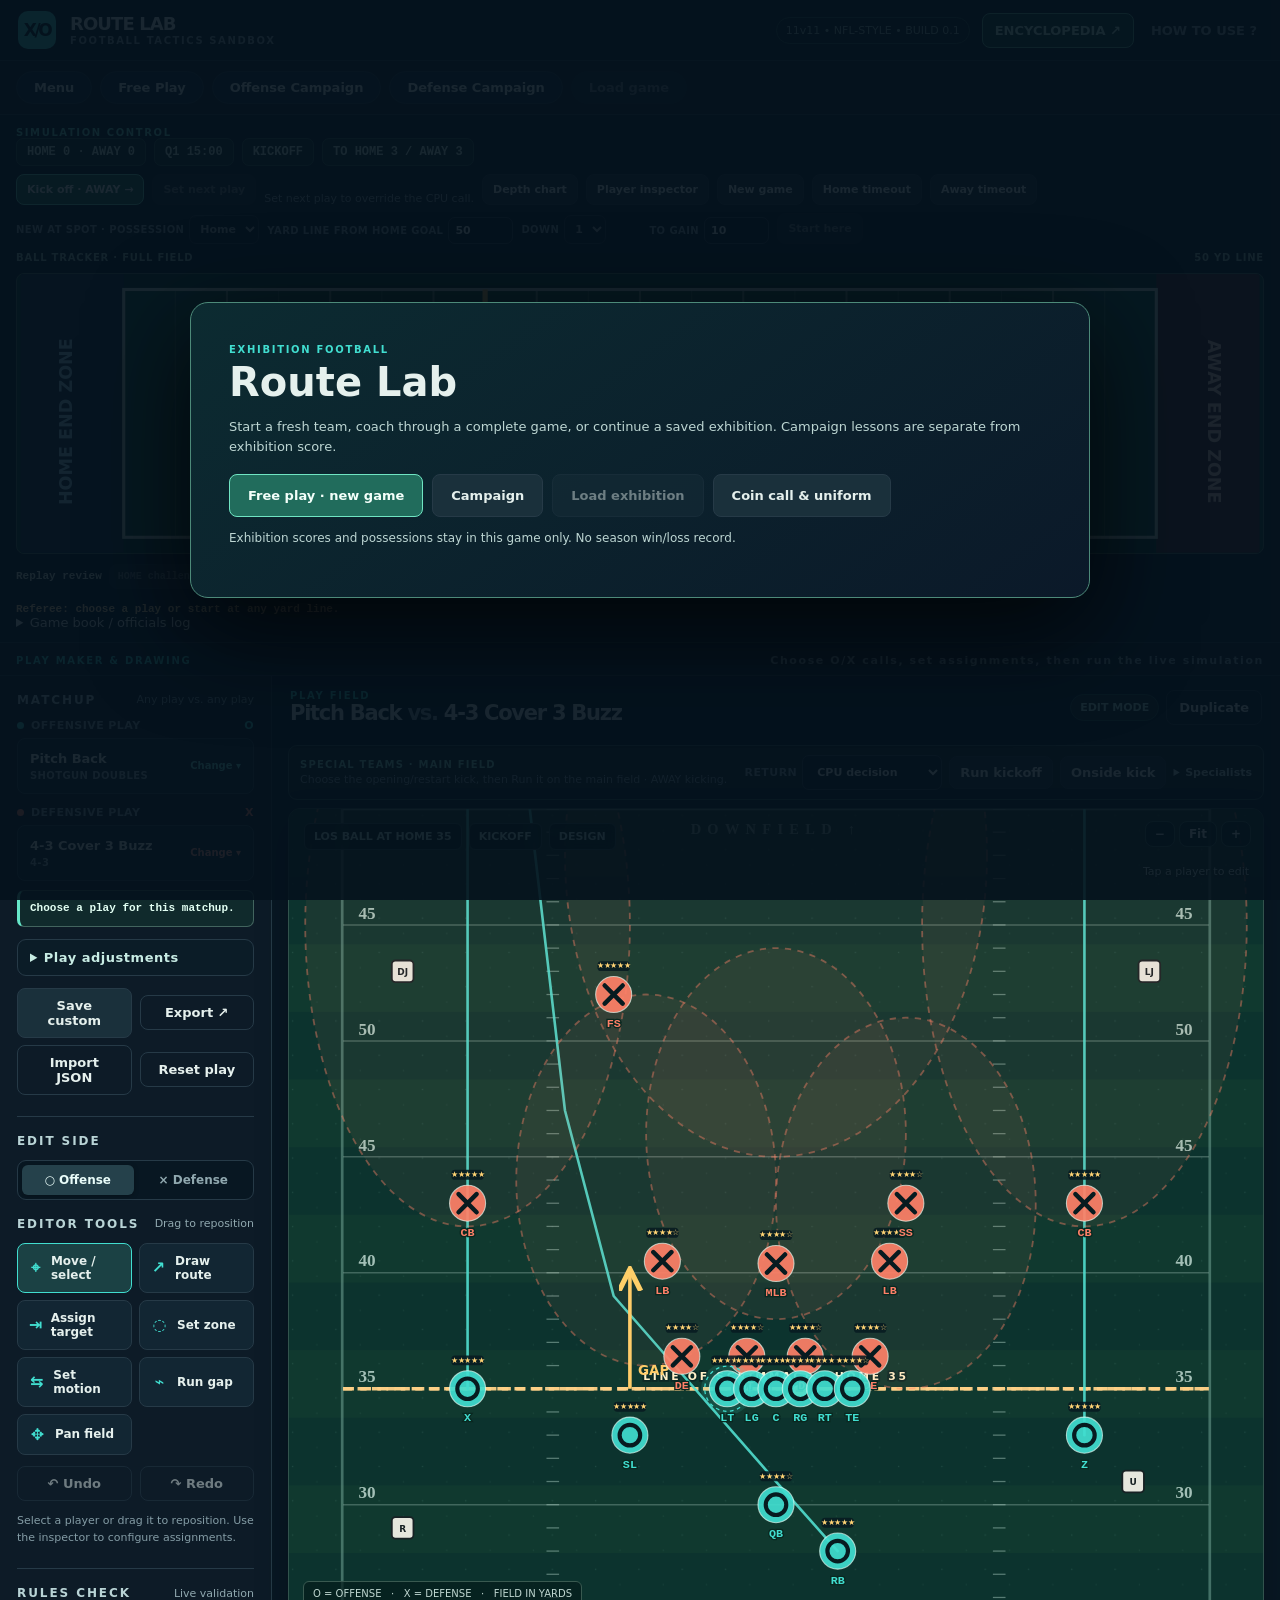
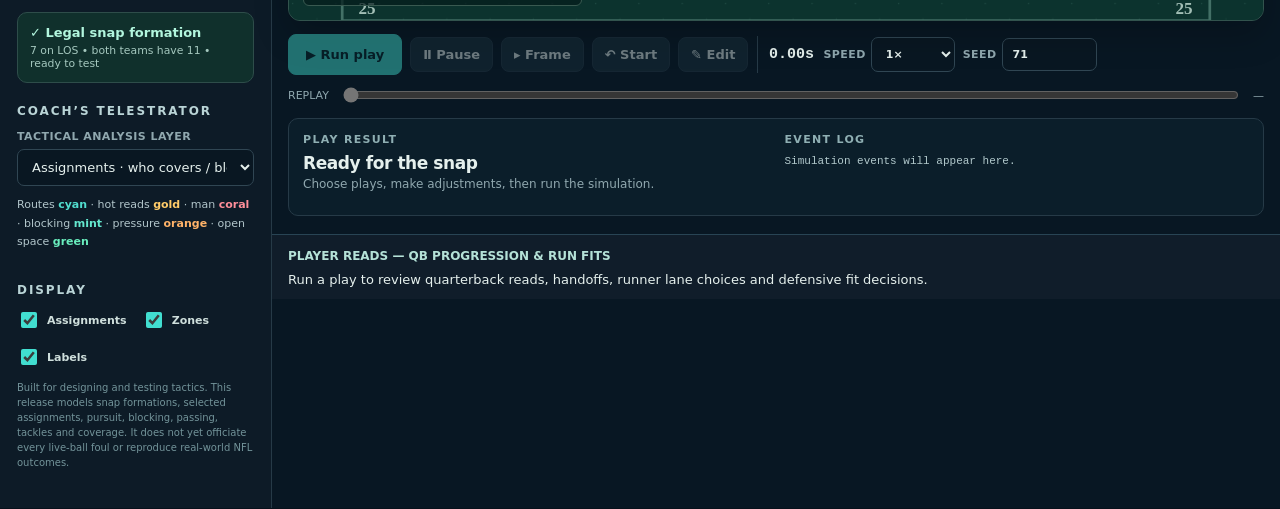
==== commit 778db42c: "Route Lab: expose situation-specific kick and try controls" ====
--- a/route-lab/index.html
+++ b/route-lab/index.html
@@ -85,7 +85,7 @@
 </aside>
 <main class="center">
  <div class="center-head"><div><div class="eyebrow">PLAY FIELD</div><h1 id="matchupTitle">Shotgun Mesh <span class="muted">vs.</span> 4–3 Cover 2</h1></div><div class="right"><span class="chip" id="modeChip">EDIT MODE</span><button id="copyBtn" class="btn-ghost" title="Duplicate editable play">Duplicate</button></div></div>
- <div class="kick-command"><div class="kick-command-title"><b>SPECIAL TEAMS · MAIN FIELD</b><span id="kickPrompt" class="micro">Kickoff, punt, field goal, or conversion calls appear when available.</span></div><label>Return <select id="kickChoice"><option value="auto">CPU decision</option><option value="return">Return kick</option><option value="fairCatch">Signal fair catch</option></select></label><button id="kickoffBtn">Run kickoff</button><button id="onsideBtn">Onside kick</button><button id="puntBtn">Punt</button><button id="fieldGoalBtn">Field goal</button><button id="extraPointBtn" hidden>Extra point</button><button id="twoPointBtn" hidden>Two-point play</button><details class="specialist-details"><summary>Specialists</summary><div id="specialistEditor"></div></details></div>
+ <div class="kick-command"><div class="kick-command-title"><b>SPECIAL TEAMS · MAIN FIELD</b><span id="kickPrompt" class="micro">Kickoff, punt, field goal, or conversion calls appear when available.</span></div><label>Return <select id="kickChoice"><option value="auto">CPU decision</option><option value="return">Return kick</option><option value="fairCatch">Signal fair catch</option></select></label><button id="kickoffBtn">Run kickoff</button><button id="onsideBtn">Onside kick</button><button id="puntBtn">Punt</button><button id="fieldGoalBtn">Field goal</button><button id="extraPointBtn">Extra point</button><button id="twoPointBtn">Go for two</button><details class="specialist-details"><summary>Specialists</summary><div id="specialistEditor"></div></details></div>
  <div class="field-shell"><svg id="field" viewBox="0 0 1080 900" aria-label="Interactive football tactics field with twenty-two players" role="img"></svg>
  <div class="zoom-controls"><button id="zoomOut" aria-label="Zoom out">−</button><button id="zoomFit" aria-label="Fit whole field">Fit</button><button id="zoomIn" aria-label="Zoom in">+</button></div><div class="overlay-top"><span>LOS <strong id="losLabel">50</strong></span><span id="downLabel">1ST &amp; 10</span><span id="viewLabel">DESIGN</span></div><div class="field-overlay-hint" id="fieldHint">Tap a player to edit</div><div class="overlay-bottom">O = OFFENSE &nbsp; · &nbsp; X = DEFENSE &nbsp; · &nbsp; FIELD IN YARDS</div></div><div id="kickFrameLabel" class="kick-frame-label" hidden></div>
  <div class="kick-replay-controls" id="kickReview" hidden><button id="kickReplayBtn" disabled>▶ Play kick</button><input id="kickTimeline" type="range" min="0" max="0" value="0" disabled aria-label="Kick replay frame"></div><div class="control-strip"><button class="primary" id="runBtn">▶ Run play</button><button class="wide" id="pauseBtn" disabled>Ⅱ Pause</button><button class="wide" id="stepBtn" disabled>▸ Frame</button><button class="wide" id="rewindBtn" disabled>↶ Start</button><button class="wide" id="editBtn" disabled>✎ Edit</button><span class="control-divider"></span><span class="simtime" id="clock">0.00s</span><label style="display:flex;align-items:center;gap:5px;margin:0"><span>Speed</span><select class="rate" id="speedSelect"><option value=".25">¼×</option><option value=".5">½×</option><option value="1" selected>1×</option><option value="2">2×</option><option value="4">4×</option></select></label><label style="display:flex;align-items:center;gap:5px;margin:0"><span>Seed</span><input id="seedInput" class="seed" type="number" min="1" max="999999999" value="71"/></label></div>
@@ -2362,7 +2362,7 @@
 function choosePlaybookPlay(id){const which=playbookSide,select=$(which==='offense'?'offPreset':'defPreset'),plays=which==='offense'?allOff():allDef();if(!plays.some(p=>p.id===id))return;select.value=id;select.dispatchEvent(new Event('change',{bubbles:true}));$('playbookDialog').close();}
 function updateCallContext(){const el=$('playCallContext');if(!el)return;const s=pendingState||gameState;if(gameMode!=='free'||!s?.teams||!['scrimmage','try'].includes(s.phase)){el.textContent='Choose a play for this matchup.';return;}const toEnd=s.possession==='home'?100-s.ball:s.ball,zone=toEnd<=2?'GOAL LINE':toEnd<=10?'GOAL TO GO':toEnd<=20?'RED ZONE':toEnd<=40?'OPEN FIELD':'BACKED UP';el.innerHTML=`<b>${zone}</b> · ${s.phase==='try'?'TRY':`${s.down}${s.down===1?'st':s.down===2?'nd':s.down===3?'rd':'th'} & ${Math.ceil(s.toGain)}`} · ${Math.ceil(toEnd)} yd to end zone<br><small>${s.phase==='try'?'Next play runs the extra point by default. Check “Go for two” to run a conversion play.':'CPU suggestion is staged. Change either selector to override, then press Run play.'}</small>`;}
 function changePreset(which){if(campaign)return;const value=$(which==='offense'?'offPreset':'defPreset').value;const source=(which==='offense'?allOff():allDef()).find(p=>p.id===value);if(!source)return;
- checkpoint();const team=which==='offense'?gameState.possession:(gameState.possession==='home'?'away':'home');if(which==='offense')offensive=G.dressPlay(gameState,source,team,'offense');else defensive=G.dressPlay(gameState,source,team,'defense');selected=(sidePlay().players[0]?.id||'');dirty=false;invalidate();refresh(true);saveExhibition();}
+ checkpoint();const team=which==='offense'?gameState.possession:(gameState.possession==='home'?'away':'home');if(which==='offense'){offensive=G.dressPlay(gameState,source,team,'offense');if(gameState.phase==='try'&&$('twoPointChoice')?.checked){const pick=$('twoPointPlay');if(![...pick.options].some(o=>o.value===source.name))pick.add(new Option(source.name,source.name));pick.value=source.name;}}else defensive=G.dressPlay(gameState,source,team,'defense');selected=(sidePlay().players[0]?.id||'');dirty=false;invalidate();refresh(true);saveExhibition();}
 function selectSide(s){if(campaign && s!==campaign.side)return;side=s;if(!sidePlay().players.some(p=>p.id===selected))selected=side==='offense'?'oSL':'dFS';
  $('sideTabs').querySelectorAll('button').forEach(b=>b.classList.toggle('active',b.dataset.side===side));
  if(tool==='route'&&s==='defense')setMode('zone');else if(tool==='zone'&&s==='offense')setMode('route');
@@ -2427,6 +2427,7 @@
  $('penaltyEvidence').textContent=choice?pendingRuling.fouls.map(f=>`${f.code} · ${f.player} · ${f.time.toFixed(2)}s · ${f.evidence}`).join(' | '):'';
  for(const team of ['home','away']){const b=$(team+'ChallengeBtn'),record=pendingState?.challenges?.[team]||{used:0,won:0};b.disabled=!pendingState||!review||review.done||review.booth||pendingState.timeouts[team]<=0||record.used>=2+(record.won>0?1:0);}
  $('reviewEvidence').textContent=review&&!review.done?`On-field spot +${review.calledSpot.toFixed(2)} yd · replay frame +${review.exactSpot.toFixed(2)} yd · line to gain +${gameState.toGain.toFixed(2)} yd${review.booth?' · booth review':''}`:'';
+ $('kickoffBtn').hidden=!['kickoff','safetyKick'].includes(s.phase);$('onsideBtn').hidden=s.phase!=='kickoff';$('puntBtn').hidden=s.phase!=='scrimmage';$('fieldGoalBtn').hidden=s.phase!=='scrimmage';$('extraPointBtn').hidden=s.phase!=='try';$('twoPointBtn').hidden=s.phase!=='try';
  $('kickPrompt').textContent=s.phase==='kickoff'?`Choose the opening/restart kick, then Run it on the main field · ${String(s.kicking||'').toUpperCase()} kicking.`:s.phase==='safetyKick'?'Safety kick is ready on the main field.':s.phase==='try'?'Choose extra point or two-point try for the scoring team.':s.phase==='scrimmage'?'Kickoff, punt, field goal and conversion controls enable when legal.':'Game over.';$('kickoffBtn').textContent=s.phase==='safetyKick'?'Run safety kick':'Run kickoff';$('downLabel').textContent=s.phase==='scrimmage'?`${s.down} & ${Math.ceil(s.toGain)}`:s.phase.toUpperCase();$('nextBtn').textContent=['kickoff','safetyKick'].includes(s.phase)?`Kick off · ${String(s.kicking||'').toUpperCase()} →`:s.phase==='try'?'Extra point · Next play →':'Next play →';if($('tryControls'))$('tryControls').hidden=s.phase!=='try';document.querySelector('.play-adjustments').open=s.phase==='try';if($('twoPointChoice')&&s.phase!=='try')$('twoPointChoice').checked=false;
  $('continueBtn').disabled=!pendingState||!!campaign||running;$('nextBtn').hidden=s.phase==='scrimmage'||s.phase==='final'||s.phase==='coinflip';$('nextBtn').disabled=!!campaign||running||s.phase==='final'||s.phase==='coinflip';$('advancePrompt').hidden=!pendingState||!!campaign||running||replayInProgress()||s.phase==='final';$('runBtn').disabled=!campaign&&(!!pendingState||!['scrimmage','try'].includes(s.phase));$('timeoutHomeBtn').disabled=!!campaign||s.phase==='final'||(s.timeouts.home===0||!!pendingState);$('timeoutAwayBtn').disabled=!!campaign||s.phase==='final'||(s.timeouts.away===0||!!pendingState);$('startSpotBtn').disabled=!!campaign||gameMode!=='free';$('spotYard').disabled=gameMode!=='free';$('spotTeam').disabled=gameMode!=='free';$('spotDown').disabled=gameMode!=='free';$('spotGain').disabled=gameMode!=='free';
  for(const id of ['kickoffBtn','onsideBtn','puntBtn','fieldGoalBtn','extraPointBtn','twoPointBtn'])$(id).disabled=!!campaign||!!pendingState||running||s.phase==='final'||(id==='kickoffBtn'&&!['kickoff','safetyKick'].includes(s.phase))||(id==='onsideBtn'&&s.phase!=='kickoff')||(id==='puntBtn'&&s.phase!=='scrimmage')||(id==='fieldGoalBtn'&&s.phase!=='scrimmage')||((id==='extraPointBtn'||id==='twoPointBtn')&&s.phase!=='try');
@@ -2988,7 +2989,7 @@
 $('kickoffBtn').onclick=()=>doKick(gameState.phase==='safetyKick'?'safetyKick':'kickoff');
 $('onsideBtn').onclick=()=>doKick('onside');
 $('puntBtn').onclick=()=>doKick('punt');$('fieldGoalBtn').onclick=()=>doKick('fieldGoal');$('extraPointBtn').onclick=()=>doKick('extraPoint');
-$('twoPointBtn').onclick=()=>{$('officialCall').textContent='Referee: choose an offensive play, then Run play for the two-point try.';};
+$('twoPointBtn').onclick=()=>{const pick=$('twoPointPlay'),name=offensive.name;if(![...pick.options].some(o=>o.value===name))pick.add(new Option(name,name));pick.value=name;$('twoPointChoice').checked=true;document.querySelector('.play-adjustments').open=true;$('officialCall').textContent=`Referee: two-point try selected with ${name}. Change the offensive call if desired, then press Run play.`;};
 $('campaignRestartBtn').onclick=()=>{if(campaign)loadLesson(campaign.side,campaign.index);};
 $('campaignNextBtn').onclick=()=>{if(!campaignSuccess)return;const side=campaign.side,i=campaign.index+1;if(i<K.lessons[side].length)loadLesson(side,i);else launchCampaign('free');};
 $('campaignStageList').onclick=e=>{const b=e.target.closest('[data-stage]');if(b&&campaign)loadLesson(campaign.side,+b.dataset.stage);};
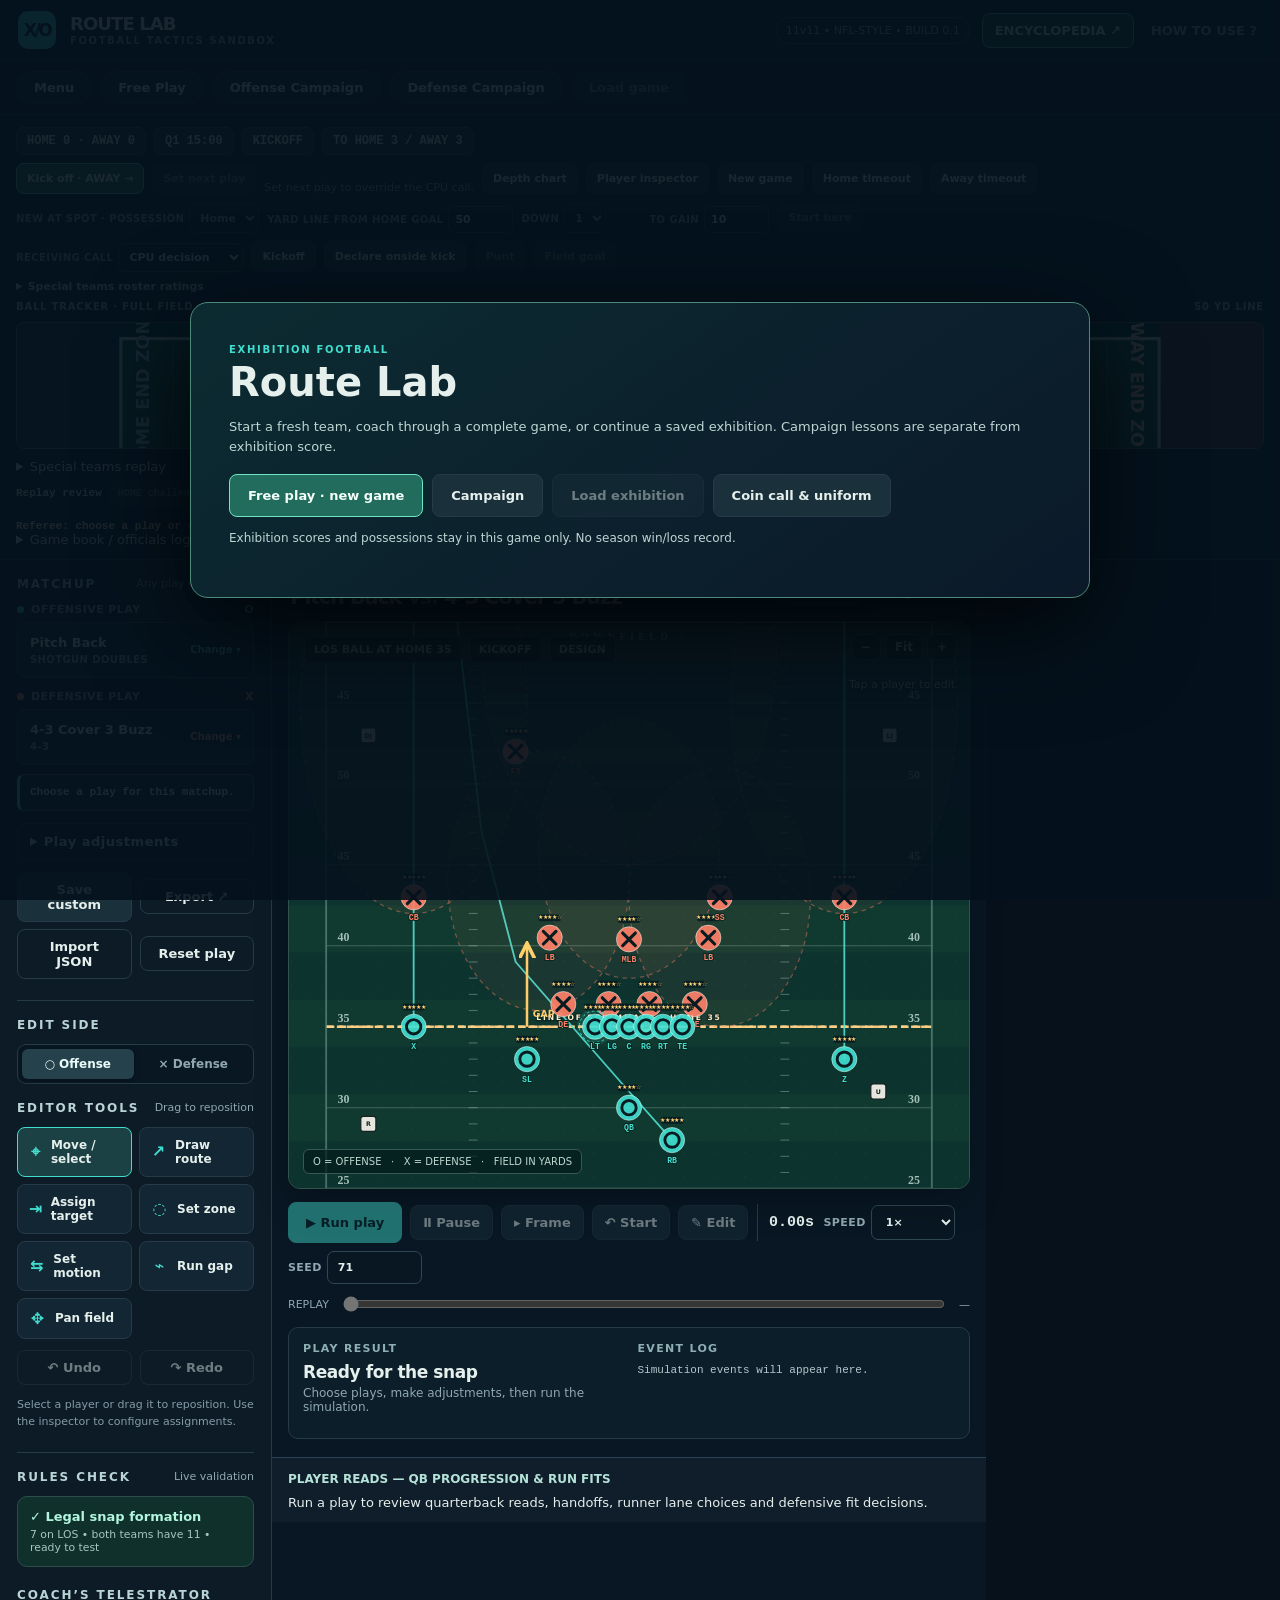
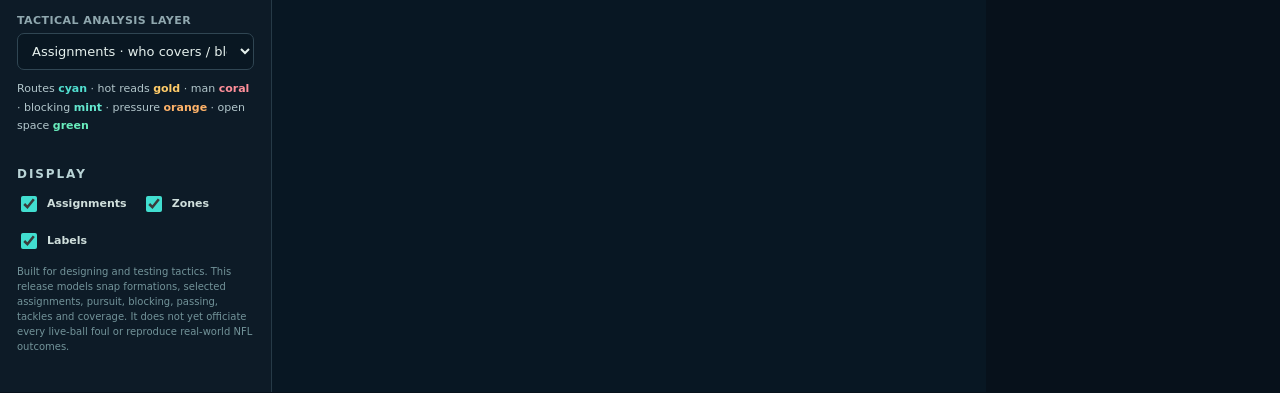
==== commit afb485e0: "Revert Route Lab play window overhaul" ====
--- a/route-lab/index.html
+++ b/route-lab/index.html
@@ -5,13 +5,13 @@
 <style>
 :root{--bg:#07111b;--panel:#0d1b27;--panel2:#112331;--border:#263a47;--text:#e5f0ed;--muted:#90a8af;--cyan:#41ded0;--red:#ff8068;--yellow:#ffcc69;--field:#0c332d;--field2:#124138;--glow:rgba(65,222,208,.14);font-family:Inter,ui-sans-serif,system-ui,-apple-system,"Segoe UI",sans-serif; color-scheme:dark}*{box-sizing:border-box}
 body{margin:0;background:var(--bg);color:var(--text);font-size:13px}button,input,select{font:inherit}button{cursor:pointer;border:1px solid var(--border);background:#1a303b;color:var(--text);padding:9px 12px;border-radius:8px;font-weight:650;transition:background .12s,border .12s}button:hover{background:#27404d;border-color:#50707c}button:disabled{opacity:.45;cursor:not-allowed}button:focus-visible,input:focus-visible,select:focus-visible{outline:2px solid var(--cyan);outline-offset:2px}input,select{width:100%;background:#091722;border:1px solid #304653;color:#e5f0ed;border-radius:7px;padding:9px 10px;min-width:0}input[type=range]{accent-color:var(--cyan);border:none;padding:0}input[type=checkbox]{accent-color:var(--cyan);width:16px;height:16px}label{display:block;color:var(--muted);font-size:11px;font-weight:700;margin:0 0 6px;letter-spacing:.04em;text-transform:uppercase}.app{display:flex;flex-direction:column;min-height:100vh}header{display:flex;align-items:center;gap:14px;padding:11px 18px;border-bottom:1px solid var(--border);background:#091723;position:relative;z-index:3}.mark{background:var(--cyan);color:#061920;border-radius:10px;width:38px;height:38px;display:grid;place-items:center;font-size:17px;font-weight:900;letter-spacing:-.14em;flex-shrink:0}.brand{display:flex;flex-direction:column;gap:1px}.brand b{font-size:18px;line-height:1.1;letter-spacing:-.05em}.brand small{font-size:10px;color:var(--muted);font-weight:700;letter-spacing:.16em}.header-right{margin-left:auto;display:flex;align-items:center;gap:12px}.release{font-size:11px;color:#94b7b1;border:1px solid #264f4b;padding:6px 9px;border-radius:30px}.linkish{background:none;border:none;padding:5px;color:var(--muted)}
-.workspace{display:grid;grid-template-columns:272px minmax(0,1fr);flex:1;min-height:0}.pane{background:var(--panel);border-right:1px solid var(--border);padding:17px;min-width:0}.inspector{border-right:none;border-left:1px solid var(--border);background:#0b1925}.sec{margin-bottom:21px}.section-title{display:flex;align-items:center;justify-content:space-between;gap:8px;margin-bottom:12px}.section-title h3{margin:0;font-size:12px;text-transform:uppercase;letter-spacing:.16em;color:#b9d4d6}.micro{color:var(--muted);font-size:11px}.field-label{display:flex;justify-content:space-between;gap:6px}.field-label .x{color:var(--cyan)}.field-label .o{color:var(--red)}.field-select{margin:0 0 12px}.field-select select{font-weight:700}.label-row{display:flex;align-items:center;gap:7px}.label-row .dot{width:7px;height:7px;border-radius:50%;display:inline-block}.dot.off{background:var(--cyan)}.dot.def{background:var(--red)}.seg{display:flex;gap:4px;background:#081722;padding:4px;border:1px solid var(--border);border-radius:9px}.seg button{flex:1;background:transparent;border:0;padding:8px;border-radius:6px;font-size:12px;color:var(--muted)}.seg button.active{background:#25414b;color:#e9fcf9;box-shadow:0 1px 5px #0004}.row{display:flex;gap:8px;align-items:center}.row>*{flex:1;min-width:0}.btn-ghost{background:none;border-color:var(--border)}.btn-accent{background:var(--cyan);border-color:var(--cyan);color:#04252b}.btn-accent:hover{background:#7af4e8;border-color:#7af4e8}.btn-danger{color:#ffad9c}.border-top{border-top:1px solid var(--border);padding-top:17px}.tool-grid{display:grid;grid-template-columns:repeat(2,1fr);gap:7px}.tool{background:#122633;display:flex;align-items:center;gap:8px;text-align:left;padding:10px}.tool b{font-size:12px}.tool .sym{width:19px;color:var(--cyan);font-size:16px;text-align:center}.tool.active{background:#1b4144;border-color:var(--cyan)}.help{color:#849ca5;font-size:11px;line-height:1.6}.muted{color:var(--muted)}.status{border:1px solid #2e4d4a;border-radius:10px;background:#10302c;padding:12px;color:#b2f6de}.status.bad{background:#362329;border-color:#814a4e;color:#ffc0b3}.status b{display:block;font-size:13px}.status ul{margin:7px 0 0;padding:0 0 0 18px;line-height:1.45}.status small{display:block;margin-top:4px;color:#a5c8bf}.sidebar-actions{display:flex;gap:7px;margin-top:10px}.sidebar-actions button{flex:1}.footer-note{color:#729399;font-size:10px;line-height:1.5}
+.workspace{display:grid;grid-template-columns:272px minmax(0,1fr) 294px;flex:1;min-height:0}.pane{background:var(--panel);border-right:1px solid var(--border);padding:17px;min-width:0}.inspector{border-right:none;border-left:1px solid var(--border);background:#0b1925}.sec{margin-bottom:21px}.section-title{display:flex;align-items:center;justify-content:space-between;gap:8px;margin-bottom:12px}.section-title h3{margin:0;font-size:12px;text-transform:uppercase;letter-spacing:.16em;color:#b9d4d6}.micro{color:var(--muted);font-size:11px}.field-label{display:flex;justify-content:space-between;gap:6px}.field-label .x{color:var(--cyan)}.field-label .o{color:var(--red)}.field-select{margin:0 0 12px}.field-select select{font-weight:700}.label-row{display:flex;align-items:center;gap:7px}.label-row .dot{width:7px;height:7px;border-radius:50%;display:inline-block}.dot.off{background:var(--cyan)}.dot.def{background:var(--red)}.seg{display:flex;gap:4px;background:#081722;padding:4px;border:1px solid var(--border);border-radius:9px}.seg button{flex:1;background:transparent;border:0;padding:8px;border-radius:6px;font-size:12px;color:var(--muted)}.seg button.active{background:#25414b;color:#e9fcf9;box-shadow:0 1px 5px #0004}.row{display:flex;gap:8px;align-items:center}.row>*{flex:1;min-width:0}.btn-ghost{background:none;border-color:var(--border)}.btn-accent{background:var(--cyan);border-color:var(--cyan);color:#04252b}.btn-accent:hover{background:#7af4e8;border-color:#7af4e8}.btn-danger{color:#ffad9c}.border-top{border-top:1px solid var(--border);padding-top:17px}.tool-grid{display:grid;grid-template-columns:repeat(2,1fr);gap:7px}.tool{background:#122633;display:flex;align-items:center;gap:8px;text-align:left;padding:10px}.tool b{font-size:12px}.tool .sym{width:19px;color:var(--cyan);font-size:16px;text-align:center}.tool.active{background:#1b4144;border-color:var(--cyan)}.help{color:#849ca5;font-size:11px;line-height:1.6}.muted{color:var(--muted)}.status{border:1px solid #2e4d4a;border-radius:10px;background:#10302c;padding:12px;color:#b2f6de}.status.bad{background:#362329;border-color:#814a4e;color:#ffc0b3}.status b{display:block;font-size:13px}.status ul{margin:7px 0 0;padding:0 0 0 18px;line-height:1.45}.status small{display:block;margin-top:4px;color:#a5c8bf}.sidebar-actions{display:flex;gap:7px;margin-top:10px}.sidebar-actions button{flex:1}.footer-note{color:#729399;font-size:10px;line-height:1.5}
 .center{display:flex;flex-direction:column;min-width:0;background:#081723}.center-head{padding:14px 18px 12px;display:flex;align-items:center;gap:12px;flex-wrap:wrap}.center-head h1{font-size:21px;margin:0;font-weight:790;letter-spacing:-.06em}.eyebrow{font-size:10px;font-weight:750;letter-spacing:.17em;color:var(--cyan)}.center-head .right{margin-left:auto;display:flex;align-items:center;gap:7px}.chip{background:#16302e;border:1px solid #2a5952;padding:6px 9px;border-radius:20px;font-size:11px;color:#bff4e8;font-weight:650}.field-shell{margin:0 16px;position:relative;border-radius:12px;border:1px solid #32534d;background:#0a2e2a;overflow:auto;scrollbar-width:thin;scrollbar-color:#376056 #0b2423;box-shadow:0 14px 35px #0003}.field-shell svg{display:block;width:100%;min-width:100%;height:auto;aspect-ratio:1080/900;user-select:none;touch-action:none}.field-shell svg .player{cursor:grab}.field-shell svg .player:active{cursor:grabbing}.overlay-top{pointer-events:none;position:absolute;left:15px;top:14px;display:flex;gap:7px;flex-wrap:wrap}.overlay-top span{background:#051b1bd9;border:1px solid #31514e;padding:6px 9px;border-radius:6px;color:#bde3da;font-size:11px;font-weight:700;backdrop-filter:blur(5px)}.overlay-bottom{position:absolute;bottom:14px;left:14px;pointer-events:none;background:#051b1bb5;color:#bfd6d0;padding:6px 9px;border-radius:6px;font-size:10px;border:1px solid #395950}.field-overlay-hint{pointer-events:none;position:absolute;top:56px;right:14px;max-width:45%;text-align:right;font-size:11px;color:#d3e9e2;text-shadow:0 1px 3px #000}
 .control-strip{margin:13px 16px 0;display:flex;gap:8px;align-items:center;flex-wrap:wrap}.control-strip button{white-space:nowrap}.control-strip .primary{background:var(--cyan);border-color:var(--cyan);color:#05272b;font-size:13px;padding:12px 17px}.control-strip .primary:hover{background:#7cf0e6}.control-strip .wide{min-width:70px}.simtime{font-family:ui-monospace,monospace;min-width:48px;font-size:15px;font-weight:750;font-variant-numeric:tabular-nums;text-align:center}.rate{width:84px}.seed{width:95px}.control-divider{width:1px;background:var(--border);align-self:stretch;margin:2px 1px}.timeline-box{margin:10px 16px 0;display:flex;align-items:center;gap:12px}.timeline-box input{flex:1}.timeline-box span{font-size:11px;color:var(--muted)}.events-box{margin:13px 16px 18px;border:1px solid var(--border);background:#0b1e2a;border-radius:10px;padding:14px;display:grid;grid-template-columns:1fr 1fr;gap:17px}.events-box h4{margin:0 0 7px;font-size:11px;letter-spacing:.12em;text-transform:uppercase;color:#8fafb3}.result-main{font-size:17px;font-weight:750;letter-spacing:-.025em;margin-bottom:4px}.result-meta{font-size:12px;color:var(--muted)}.event-log{max-height:130px;overflow:auto;font-family:ui-monospace,monospace;font-size:11px;line-height:1.55;color:#b2c9cc}.event-log div{padding:3px 0;border-bottom:1px solid #21333b}.event-log em{color:var(--cyan);font-style:normal;margin-right:8px}
 .inspector-title{display:flex;align-items:center;gap:10px;margin-bottom:15px}.player-badge{width:38px;height:38px;border:2px solid var(--cyan);color:var(--cyan);border-radius:50%;display:grid;place-items:center;font-size:23px;font-weight:900}.player-badge.def{border-color:var(--red);color:var(--red)}.inspector-title b{display:block;font-size:16px}.inspector-title small{color:var(--muted)}.two-fields{display:grid;grid-template-columns:1fr 1fr;gap:10px}.field-input{margin-bottom:12px}.field-input input[type=number]{font-variant-numeric:tabular-nums}.checks{display:flex;gap:15px;flex-wrap:wrap;margin:4px 0 12px}.checks label{display:flex;align-items:center;gap:7px;margin:0;font-size:11px;text-transform:none;letter-spacing:0;color:#cfdfdc}.pillline{display:flex;justify-content:space-between;gap:6px;align-items:center;margin:6px 0 10px}.pillline small{color:var(--muted)}.rule-note{padding:9px;background:#132a34;color:#b4c8c9;border-radius:8px;border:1px solid var(--border);line-height:1.5;font-size:11px}.assignment-list{border:1px solid var(--border);border-radius:9px;overflow:hidden}.assignment{width:100%;display:flex;align-items:center;gap:7px;text-align:left;padding:7px 8px;border:0;border-bottom:1px solid #223443;border-radius:0;background:#102330}.assignment:last-child{border-bottom:0}.assignment:hover,.assignment.sel{background:#24504f}.assignment span{width:22px;font-weight:850;color:var(--cyan);font-size:12px}.assignment.def span{color:var(--red)}.assignment strong{flex:1;font-size:11px}.assignment small{font-size:10px;color:var(--muted);max-width:100px;overflow:hidden;text-overflow:ellipsis;white-space:nowrap}.side-foot{margin-top:14px}
 .field-shell.zoomed{max-height:80vh}.zoom-controls{position:absolute;top:12px;right:12px;display:flex;gap:4px;z-index:2}.zoom-controls button{padding:5px 9px;font-size:12px;border-color:#3b655e;background:#072422db;min-width:27px}.zoom-controls button:hover{background:#265850}.field-shell svg{cursor:crosshair}
-@media(max-width:1260px){.workspace{grid-template-columns:235px minmax(0,1fr)}.pane{padding:12px}.tool{padding:9px 6px}.tool b{font-size:11px}.field-shell{margin:0 10px}.center-head{padding:12px}.control-strip,.timeline-box,.events-box{margin-left:10px;margin-right:10px}}
-@media(max-width:1000px){.workspace{display:grid;grid-template-columns:220px minmax(0,1fr)}.inspector>.sec{margin-bottom:6px}.field-shell svg{max-height:calc(100vh - 100px)}.center-head h1{font-size:18px}}
+@media(max-width:1260px){.workspace{grid-template-columns:235px minmax(0,1fr) 252px}.pane{padding:12px}.tool{padding:9px 6px}.tool b{font-size:11px}.field-shell{margin:0 10px}.center-head{padding:12px}.control-strip,.timeline-box,.events-box{margin-left:10px;margin-right:10px}}
+@media(max-width:1000px){.workspace{display:grid;grid-template-columns:220px minmax(0,1fr)}.inspector{grid-column:1/-1;border-left:0;border-top:1px solid var(--border);display:grid;grid-template-columns:1fr 1fr;gap:14px}.inspector>.sec{margin-bottom:6px}.field-shell svg{max-height:calc(100vh - 100px)}.center-head h1{font-size:18px}}
 @media(max-width:720px){header{padding:10px 12px}.release{display:none}.workspace{display:flex;flex-direction:column}.pane.left-pane{order:2;border-right:0;border-top:1px solid var(--border)}.center{order:1}.inspector{order:3;display:block}.center-head{padding:12px}.center-head h1{font-size:19px}.center-head .right{margin-left:0;width:100%}.field-shell{border-radius:0;margin:0;border-left:0;border-right:0}.overlay-top{top:6px;left:7px;gap:4px}.overlay-top span{padding:4px 6px;font-size:9px}.overlay-bottom{bottom:6px;left:7px;font-size:9px}.field-overlay-hint{top:7px;right:8px;font-size:9px}.control-strip{margin:10px 8px 0;gap:6px}.control-strip button{padding:9px 10px;font-size:11px}.control-strip .primary{padding:9px 13px}.control-strip .control-divider{display:none}.timeline-box,.events-box{margin-left:8px;margin-right:8px}.events-box{grid-template-columns:1fr;gap:11px}.pane.left-pane{display:grid;grid-template-columns:1fr 1fr;gap:12px}.pane.left-pane>.sec{margin-bottom:0}.pane.left-pane>.sec.full{grid-column:1/-1}.inspector{padding:14px}.field-shell svg{max-height:none}.footer-note{font-size:10px}}
 @media(max-width:420px){.pane.left-pane{grid-template-columns:1fr}.pane.left-pane>.sec{grid-column:1/-1}.header-right .linkish{display:none}.rate{width:72px}.seed{width:75px}.control-strip .wide{min-width:58px}}
 
@@ -32,7 +32,7 @@
 @media(max-width:720px){.ency-overlay{padding:0}.ency-window{height:100dvh;width:100%;border-radius:0}.ency-body{grid-template-columns:1fr;grid-template-rows:42% 58%}.ency-results{border-right:0;border-bottom:1px solid #314754}.ency-article{padding:15px}.ency-head{padding:12px}.ency-searchbox{padding:8px}.ency-head h2{font-size:17px}.coach-content{max-height:320px}}
 .rating-editor{margin:15px 0 3px;border:1px solid #345362;border-radius:9px;padding:10px;background:#0c2330}.rating-editor summary{cursor:pointer;font-size:11px;font-weight:850;color:#a4eae4;letter-spacing:.09em}.rating-grid{display:grid;grid-template-columns:repeat(2,minmax(0,1fr));gap:6px;margin-top:14px}.rating-grid .field-input{margin:0}.rating-grid input{padding:7px}.coach-legend{padding:10px 0;color:#b2c6cb;line-height:1.7;font-size:11px}.scrimmage-scout{background:#11313d;border:1px solid #346479;border-radius:10px;margin:12px 0;padding:12px;color:#c9eeef}.scrimmage-scout b{color:#ffde9e;letter-spacing:.12em}.scrimmage-scout p{margin:6px 0;line-height:1.55}.scrimmage-scout small{color:#8bd9d1}
 .move-report{margin-top:10px;font-size:11px;color:#abc9c6}.move-report b{color:#8ef2d4}.move-report div{margin-top:4px}
-.game-controls #nextBtn{background:#216c5c;border-color:#70e5c3;color:#f3fffa;font-weight:850}.game-panel{padding:12px 16px;background:#0b1b27;border-bottom:1px solid #32534d}.game-panel[hidden]{display:none}.scorebar,.game-controls{display:flex;gap:8px;align-items:center;flex-wrap:wrap;margin-bottom:7px}.scorebar{font:700 12px ui-monospace,monospace;color:#d5f5e8}.scorebar>*{padding:6px 10px;background:#10312f;border:1px solid #315b53;border-radius:7px}.game-controls button{padding:7px 10px;font-size:11px}.game-controls label{display:flex;align-items:center;gap:5px;margin:0;font-size:10px}.game-controls input,.game-controls select{width:auto;max-width:125px;padding:6px;font-size:11px}.game-controls #spotYard,.game-controls #spotGain{width:65px}#fullField{display:block;width:100%;height:auto;max-height:none;border:1px solid #4c7261;border-radius:8px;background:#0f4937;cursor:crosshair}.specialist-details{margin:5px 0 8px;color:#bedbd6}.specialist-details summary{cursor:pointer;font-weight:750;font-size:11px}.specialist-grid{display:grid;grid-template-columns:repeat(auto-fit,minmax(210px,1fr));gap:7px;padding:8px 0}.specialist-card{background:#102d33;border:1px solid #33555a;border-radius:7px;padding:8px}.specialist-card strong{display:block;margin-bottom:5px;font-size:11px}.specialist-card label{display:inline-flex;gap:4px;align-items:center;margin-right:7px;font-size:9px}.specialist-card input{width:48px;padding:4px}.game-book{max-height:150px;overflow:auto;font:11px/1.5 ui-monospace,monospace;color:#b4d5ca}.game-book div{padding:2px 0;border-top:1px solid #2c4e4a}.official-call{margin-top:6px;color:#ffdaa1;font:700 11px ui-monospace,monospace}.advance-prompt{display:flex;align-items:center;gap:10px;flex-wrap:wrap;margin-top:8px;padding:8px 10px;border:1px solid #527b68;border-radius:8px;background:#102d2a;color:#dcf5e8;font-size:11px;font-weight:700}.advance-prompt[hidden]{display:none}.advance-prompt button{background:#216c5c;border-color:#70e5c3;color:#f3fffa;font-weight:850}.officiating-choice{display:flex;align-items:center;gap:7px;flex-wrap:wrap;margin:7px 0;color:#d9e9d8;font:700 11px ui-monospace,monospace}.officiating-choice[hidden]{display:none}.officiating-choice button{font-size:10px;padding:6px 8px}.officiating-choice .micro{flex-basis:100%;color:#b8d1cb}
+.game-controls #nextBtn{background:#216c5c;border-color:#70e5c3;color:#f3fffa;font-weight:850}.game-panel{padding:12px 16px;background:#0b1b27;border-bottom:1px solid #32534d}.game-panel[hidden]{display:none}.scorebar,.game-controls{display:flex;gap:8px;align-items:center;flex-wrap:wrap;margin-bottom:7px}.scorebar{font:700 12px ui-monospace,monospace;color:#d5f5e8}.scorebar>*{padding:6px 10px;background:#10312f;border:1px solid #315b53;border-radius:7px}.game-controls button{padding:7px 10px;font-size:11px}.game-controls label{display:flex;align-items:center;gap:5px;margin:0;font-size:10px}.game-controls input,.game-controls select{width:auto;max-width:125px;padding:6px;font-size:11px}.game-controls #spotYard,.game-controls #spotGain{width:65px}#fullField{display:block;width:100%;height:auto;max-height:230px;border:1px solid #4c7261;border-radius:8px;background:#0f4937;cursor:crosshair}.specialist-details{margin:5px 0 8px;color:#bedbd6}.specialist-details summary{cursor:pointer;font-weight:750;font-size:11px}.specialist-grid{display:grid;grid-template-columns:repeat(auto-fit,minmax(210px,1fr));gap:7px;padding:8px 0}.specialist-card{background:#102d33;border:1px solid #33555a;border-radius:7px;padding:8px}.specialist-card strong{display:block;margin-bottom:5px;font-size:11px}.specialist-card label{display:inline-flex;gap:4px;align-items:center;margin-right:7px;font-size:9px}.specialist-card input{width:48px;padding:4px}.game-book{max-height:150px;overflow:auto;font:11px/1.5 ui-monospace,monospace;color:#b4d5ca}.game-book div{padding:2px 0;border-top:1px solid #2c4e4a}.official-call{margin-top:6px;color:#ffdaa1;font:700 11px ui-monospace,monospace}.advance-prompt{display:flex;align-items:center;gap:10px;flex-wrap:wrap;margin-top:8px;padding:8px 10px;border:1px solid #527b68;border-radius:8px;background:#102d2a;color:#dcf5e8;font-size:11px;font-weight:700}.advance-prompt[hidden]{display:none}.advance-prompt button{background:#216c5c;border-color:#70e5c3;color:#f3fffa;font-weight:850}.officiating-choice{display:flex;align-items:center;gap:7px;flex-wrap:wrap;margin:7px 0;color:#d9e9d8;font:700 11px ui-monospace,monospace}.officiating-choice[hidden]{display:none}.officiating-choice button{font-size:10px;padding:6px 8px}.officiating-choice .micro{flex-basis:100%;color:#b8d1cb}
 
 /* Exhibition start flow */
 .start-overlay[hidden],.start-pane[hidden],#coinActions[hidden],#coinChoice[hidden],#coinChoiceLabel[hidden],.campaign-nav button[hidden]{display:none!important}
@@ -45,7 +45,7 @@
 .playbook-picker{width:100%;display:flex;align-items:center;justify-content:space-between;gap:10px;text-align:left;padding:11px 12px;background:#0b202b;border-color:#304953;min-height:56px}.playbook-picker>span{display:flex;flex-direction:column;gap:4px;min-width:0}.playbook-picker b{font-size:13px;color:#f1f8f5;overflow:hidden;text-overflow:ellipsis;white-space:nowrap}.playbook-picker small{font-size:10px;color:#9db5bb;font-weight:600;letter-spacing:.04em;text-transform:uppercase}.playbook-picker>strong{font-size:10px;white-space:nowrap;color:#73e5d7}.defense-picker>strong{color:#ff9e89}
 .playbook-dialog{width:min(880px,calc(100vw - 24px));max-width:none;max-height:calc(100dvh - 24px);padding:0;overflow:hidden;border:1px solid #3b625e;border-radius:16px;background:#0c1d28;color:var(--text);box-shadow:0 28px 90px #000b}.playbook-dialog::backdrop{background:#030a0fd9;backdrop-filter:blur(5px)}.playbook-window{display:flex;flex-direction:column;max-height:calc(100dvh - 26px);background:linear-gradient(145deg,#102632,#0a1824)}.playbook-header{display:flex;align-items:flex-start;justify-content:space-between;gap:18px;padding:22px 24px 15px!important;border:0!important;border-bottom:1px solid #263d49!important;background:transparent!important;position:static!important}.playbook-header h2{font-size:24px;margin:5px 0}.playbook-header p{font-size:12px;color:#a6bec1;margin:0}.playbook-close{width:37px;height:37px;padding:0;font-size:17px}.playbook-side-tabs{display:flex;gap:8px;padding:12px 24px 0}.playbook-side-tabs button{background:#0d202b}.playbook-side-tabs button.active[data-book-side=offense]{border-color:var(--cyan);color:#82f6e5;background:#153b3a}.playbook-side-tabs button.active[data-book-side=defense]{border-color:#ff8068;color:#ffb09e;background:#40282a}.playbook-search-label{padding:13px 24px 8px;margin:0}.playbook-search-label input{margin-top:6px;text-transform:none;letter-spacing:0}.playbook-formation-tabs{display:flex;gap:7px;padding:8px 24px 12px;overflow-x:auto;border-bottom:1px solid #243a45;scrollbar-width:thin}.playbook-formation-tabs button{white-space:nowrap;background:#10232e;border-radius:20px;padding:7px 12px;font-size:11px}.playbook-formation-tabs button.active{border-color:#60ddcb;background:#1a4943;color:#d8fff7}.playbook-list-head{display:flex;align-items:center;justify-content:space-between;padding:13px 24px 8px;color:#b4c9c8}.playbook-list-head span{font-size:11px;color:#89a5aa}.playbook-list{overflow:auto;padding:4px 24px 24px;display:grid;grid-template-columns:repeat(2,minmax(0,1fr));gap:9px;min-height:180px}.playbook-card{display:flex;flex-direction:column;align-items:stretch;text-align:left;gap:6px;padding:12px 14px;background:#10232f;border-color:#2d4652;min-height:90px}.playbook-card:hover,.playbook-card.current{background:#173a3c;border-color:#54cfbd}.playbook-card.defense-card:hover,.playbook-card.defense-card.current{background:#3b292d;border-color:#ef8879}.playbook-card-head{display:flex;justify-content:space-between;gap:12px;align-items:center}.playbook-card-head b{font-size:13px}.playbook-card-head small{font-size:9px;letter-spacing:.08em;text-transform:uppercase;color:#73e5d7;white-space:nowrap}.defense-card .playbook-card-head small{color:#ff9e89}.playbook-card>span:last-child{font-size:11px;line-height:1.45;color:#a6bdc1;font-weight:500}.playbook-card em{font-style:normal;color:#f8d290;font-size:9px;text-transform:uppercase;letter-spacing:.08em}.playbook-empty{grid-column:1/-1;text-align:center;padding:30px;color:#9db5bb}
 @media(max-width:600px){.playbook-dialog{width:100vw;max-height:100dvh;height:100dvh;border-radius:0;border-left:0;border-right:0}.playbook-window{max-height:100dvh;height:100dvh}.playbook-header{padding:18px 16px 12px!important}.playbook-header h2{font-size:21px}.playbook-side-tabs,.playbook-formation-tabs{padding-left:16px;padding-right:16px}.playbook-search-label{padding:12px 16px 6px}.playbook-list-head{padding-left:16px;padding-right:16px}.playbook-list{padding:4px 16px 20px;grid-template-columns:1fr;gap:7px}.playbook-card{min-height:78px}}
-.play-adjustments{margin:12px 0;border:1px solid var(--border);border-radius:9px;background:#0b1c27}.play-adjustments>summary{cursor:pointer;padding:10px 12px;font-weight:800;color:#c8ece4;letter-spacing:.04em}.adjustment-content{display:grid;grid-template-columns:1fr 1fr;gap:14px;padding:0 12px 12px}.adjustment-content section{border-top:1px solid var(--border);padding-top:10px}.adjustment-content section>b{display:block;margin-bottom:8px;color:#b7d8d1}.adjustment-content small{display:block;color:var(--muted);margin-top:6px}.utility-dialog{width:min(760px,calc(100vw - 24px));max-height:88vh;overflow:auto;background:#0a1927;color:var(--text);border:1px solid #397166;border-radius:14px;padding:16px;box-shadow:0 20px 100px #000b}.utility-dialog::backdrop{background:#020b12d9;backdrop-filter:blur(3px)}.utility-head{display:flex;align-items:center;justify-content:space-between;gap:10px;border-bottom:1px solid var(--border);padding-bottom:12px;margin-bottom:12px}.utility-head h2{margin:4px 0 0;font-size:20px}.utility-dialog .inspector{display:block;border:0;padding:0;background:transparent;max-height:68vh;overflow:auto}.utility-dialog .inspector>.sec{margin-bottom:14px}.game-panel{padding:12px 16px;border-bottom:1px solid var(--border);background:#091723}.panel-kicker,.workspace-title{font-size:10px;font-weight:850;letter-spacing:.16em;color:#70e3d0}.workspace-title{grid-column:1/-1;padding:11px 16px 8px;background:#0b1925;border-bottom:1px solid var(--border);display:flex;justify-content:space-between;gap:10px;align-items:center}.kick-command{margin:8px 16px;display:flex;align-items:center;gap:7px;flex-wrap:wrap;padding:9px 11px;border:1px solid #365a56;border-radius:9px;background:#0b2028}.kick-command-title{display:flex;flex-direction:column;gap:3px;min-width:190px;margin-right:auto}.kick-command-title b{font-size:10px;letter-spacing:.12em;color:#8ee8d2}.kick-command label{display:flex;align-items:center;gap:5px;margin:0}.kick-command select{width:auto;max-width:140px}.kick-command button{padding:8px 10px}.kick-command .specialist-details{margin:0}.kick-replay-controls{display:flex;align-items:center;gap:10px;margin:8px 16px 0}.kick-replay-controls[hidden]{display:none}.kick-replay-controls input{max-width:300px}.kick-frame-label{display:none}.field-shell.special-teams-view svg{aspect-ratio:1200/360;max-height:none;cursor:default}.field-shell.special-teams-view .zoom-controls,.field-shell.special-teams-view .field-overlay-hint,.field-shell.special-teams-view .overlay-bottom{display:none}.field-shell.special-teams-view .overlay-top{z-index:1}.field-shell.special-teams-view{overflow:hidden}.game-controls{display:flex;align-items:end;gap:8px;flex-wrap:wrap;margin:8px 0}.game-controls label{min-width:120px}.game-controls button{padding:8px 10px}.ball-tracker{display:block;width:100%;height:auto;max-height:none;aspect-ratio:1200/270;background:#0a2e2a;border:1px solid #31554b;border-radius:8px;margin:10px 0}.tracker-caption{display:flex;justify-content:space-between;color:#9fc5b8;font-size:10px;font-weight:800;letter-spacing:.08em}.tracker-review{display:flex;align-items:center;gap:8px;flex-wrap:wrap}.tracker-review input{max-width:220px;flex:1}@media(max-width:600px){.adjustment-content{grid-template-columns:1fr}.utility-dialog{padding:12px}.game-panel{padding:8px}.game-controls label{min-width:105px}}
+.play-adjustments{margin:12px 0;border:1px solid var(--border);border-radius:9px;background:#0b1c27}.play-adjustments>summary{cursor:pointer;padding:10px 12px;font-weight:800;color:#c8ece4;letter-spacing:.04em}.adjustment-content{display:grid;grid-template-columns:1fr 1fr;gap:14px;padding:0 12px 12px}.adjustment-content section{border-top:1px solid var(--border);padding-top:10px}.adjustment-content section>b{display:block;margin-bottom:8px;color:#b7d8d1}.adjustment-content small{display:block;color:var(--muted);margin-top:6px}.utility-dialog{width:min(760px,calc(100vw - 24px));max-height:88vh;overflow:auto;background:#0a1927;color:var(--text);border:1px solid #397166;border-radius:14px;padding:16px;box-shadow:0 20px 100px #000b}.utility-dialog::backdrop{background:#020b12d9;backdrop-filter:blur(3px)}.utility-head{display:flex;align-items:center;justify-content:space-between;gap:10px;border-bottom:1px solid var(--border);padding-bottom:12px;margin-bottom:12px}.utility-head h2{margin:4px 0 0;font-size:20px}.utility-dialog .inspector{display:block;border:0;padding:0;background:transparent;max-height:68vh;overflow:auto}.utility-dialog .inspector>.sec{margin-bottom:14px}.game-panel{padding:12px 16px;border-bottom:1px solid var(--border);background:#091723}.game-controls{display:flex;align-items:end;gap:8px;flex-wrap:wrap;margin:8px 0}.game-controls label{min-width:120px}.game-controls button{padding:8px 10px}.ball-tracker{display:block;width:100%;height:auto;max-height:96px;background:#0a2e2a;border:1px solid #31554b;border-radius:8px;margin:10px 0}.tracker-caption{display:flex;justify-content:space-between;color:#9fc5b8;font-size:10px;font-weight:800;letter-spacing:.08em}.tracker-review{display:flex;align-items:center;gap:8px;flex-wrap:wrap}.tracker-review input{max-width:220px;flex:1}@media(max-width:600px){.adjustment-content{grid-template-columns:1fr}.utility-dialog{padding:12px}.game-panel{padding:8px}.game-controls label{min-width:105px}}
 </style></head>
 <body><div id="startupFallback" role="alert" style="padding:13px 17px;background:#382821;color:#ffe3b7;border-bottom:2px solid #d69e47;font:600 14px/1.5 system-ui,sans-serif;position:relative;z-index:20">The game has not started. If you opened this attachment in an iPhone Files or ChatGPT preview, that viewer may block JavaScript. Open this HTML in a full browser or use a hosted link. The plays and players are inside this file, but require JavaScript to load.</div><div class="app">
 <header><div class="mark">X/O</div><div class="brand"><b>ROUTE LAB</b><small>FOOTBALL TACTICS SANDBOX</small></div><div class="header-right"><span class="release">11v11 • NFL-STYLE • BUILD 0.1</span><button id="encyBtn" aria-haspopup="dialog">ENCYCLOPEDIA ↗</button><button class="linkish" id="helpBtn">HOW TO USE ?</button></div></header>
@@ -62,8 +62,8 @@
 <div class="campaign-lesson"><div class="eyebrow" id="campaignKicker"></div><h2 id="campaignTitle"></h2><div class="campaign-role" id="campaignRole"></div><p id="campaignDetail"></p><p class="campaign-task"><b>YOUR CHALLENGE</b> <span id="campaignTask"></span></p><details><summary>Coaching hint</summary><p id="campaignHint"></p></details><div id="scrimmageScout" class="scrimmage-scout" aria-live="polite"></div><div class="campaign-feedback" id="campaignFeedback"></div><div id="clinicPanel" aria-label="Interactive lesson clinic"></div></div>
 <div class="campaign-control"><div class="micro">LESSON PROGRESS</div><div id="campaignStageList" class="campaign-stages"></div><div class="campaign-score" id="campaignScore"></div><button id="campaignRestartBtn">↶ Restart lesson</button><button id="campaignNextBtn" class="campaign-next" disabled>Next lesson →</button></div>
 </section>
-<section id="gamePanel" class="game-panel" aria-label="Simulation control"><div class="panel-kicker">SIMULATION CONTROL</div><div class="scorebar"><strong id="gameScore">HOME 0 · AWAY 0</strong><span id="gameClock">Q1 15:00</span><span id="gameSituation">1 &amp; 10 · 50</span><span id="gameTimeouts">TO 3 / 3</span></div><div class="game-controls"><button id="nextBtn" class="primary">Next play →</button><button id="continueBtn" disabled>Set next play</button><span class="micro">Set next play to override the CPU call.</span><button id="depthBtn">Depth chart</button><button id="inspectBtn">Player inspector</button><button id="newGameBtn">New game</button><button id="timeoutHomeBtn">Home timeout</button><button id="timeoutAwayBtn">Away timeout</button></div><div class="game-controls"><label>New at spot · possession <select id="spotTeam"><option value="home">Home</option><option value="away">Away</option></select></label><label>Yard line from home goal <input id="spotYard" type="number" min="1" max="99" value="50"></label><label>Down <select id="spotDown"><option>1</option><option>2</option><option>3</option><option>4</option></select></label><label>To gain <input id="spotGain" type="number" min="1" max="99" value="10"></label><button id="startSpotBtn">Start here</button></div><div class="tracker-caption"><span>BALL TRACKER · FULL FIELD</span><span id="trackerSpot">50 YD LINE</span></div><svg id="fullField" class="ball-tracker" viewBox="0 0 1200 270" role="img" aria-label="Ball position tracker across the full field"></svg><div id="officiatingChoice" class="officiating-choice" hidden><strong>Penalty decision</strong><button id="penaltyAcceptBtn">Accept flag</button><button id="penaltyDeclineBtn">Decline flag</button><span id="penaltyEvidence" class="micro"></span></div><div class="officiating-choice"><strong>Replay review</strong><button id="homeChallengeBtn" disabled>HOME challenge spot</button><button id="awayChallengeBtn" disabled>AWAY challenge spot</button><span id="reviewEvidence" class="micro"></span></div><div id="officialCall" class="official-call" aria-live="polite">Referee: choose a play or start at any yard line.</div><div id="advancePrompt" class="advance-prompt" hidden><span>Result recorded. Continue when ready; the CPU chooses the next call.</span><button id="advancePlayBtn" class="primary">Continue to next play →</button></div><details><summary>Game book / officials log</summary><div id="gameBook" class="game-book"></div></details></section>
-<div class="workspace" aria-label="Play maker and drawing"><div class="workspace-title"><span class="eyebrow">PLAY MAKER &amp; DRAWING</span><span class="micro">Choose O/X calls, set assignments, then run the live simulation</span></div>
+<section id="gamePanel" class="game-panel" aria-label="Game controls"><div class="scorebar"><strong id="gameScore">HOME 0 · AWAY 0</strong><span id="gameClock">Q1 15:00</span><span id="gameSituation">1 &amp; 10 · 50</span><span id="gameTimeouts">TO 3 / 3</span></div><div class="game-controls"><button id="nextBtn" class="primary">Next play →</button><button id="continueBtn" disabled>Set next play</button><span class="micro">Set next play to override the CPU call.</span><button id="depthBtn">Depth chart</button><button id="inspectBtn">Player inspector</button><button id="newGameBtn">New game</button><button id="timeoutHomeBtn">Home timeout</button><button id="timeoutAwayBtn">Away timeout</button></div><div class="game-controls"><label>New at spot · possession <select id="spotTeam"><option value="home">Home</option><option value="away">Away</option></select></label><label>Yard line from home goal <input id="spotYard" type="number" min="1" max="99" value="50"></label><label>Down <select id="spotDown"><option>1</option><option>2</option><option>3</option><option>4</option></select></label><label>To gain <input id="spotGain" type="number" min="1" max="99" value="10"></label><button id="startSpotBtn">Start here</button></div><div class="game-controls"><label>Receiving call <select id="kickChoice"><option value="auto">CPU decision</option><option value="return">Return kick</option><option value="fairCatch">Signal fair catch</option></select></label><button id="kickoffBtn">Kickoff</button><button id="onsideBtn">Declare onside kick</button><button id="puntBtn">Punt</button><button id="fieldGoalBtn">Field goal</button><button id="extraPointBtn" hidden>Extra point</button><button id="twoPointBtn" hidden>Two-point play</button></div><details class="specialist-details"><summary>Special teams roster ratings</summary><div id="specialistEditor"></div></details><div class="tracker-caption"><span>BALL TRACKER · FULL FIELD</span><span id="trackerSpot">50 YD LINE</span></div><svg id="fullField" class="ball-tracker" viewBox="0 0 1200 120" role="img" aria-label="Ball position tracker across the full field"></svg><details class="tracker-review" id="kickReview"><summary>Special teams replay</summary><button id="kickReplayBtn" disabled>▶ Play replay</button><input id="kickTimeline" type="range" min="0" max="0" value="0" disabled aria-label="Kick replay frame"><span id="kickFrameLabel" class="micro">No kick replay</span></details><div id="officiatingChoice" class="officiating-choice" hidden><strong>Penalty decision</strong><button id="penaltyAcceptBtn">Accept flag</button><button id="penaltyDeclineBtn">Decline flag</button><span id="penaltyEvidence" class="micro"></span></div><div class="officiating-choice"><strong>Replay review</strong><button id="homeChallengeBtn" disabled>HOME challenge spot</button><button id="awayChallengeBtn" disabled>AWAY challenge spot</button><span id="reviewEvidence" class="micro"></span></div><div id="officialCall" class="official-call" aria-live="polite">Referee: choose a play or start at any yard line.</div><div id="advancePrompt" class="advance-prompt" hidden><span>Result recorded. Continue when ready; the CPU chooses the next call.</span><button id="advancePlayBtn" class="primary">Continue to next play →</button></div><details><summary>Game book / officials log</summary><div id="gameBook" class="game-book"></div></details></section>
+<div class="workspace">
 <aside class="pane left-pane">
  <section class="sec full"><div class="section-title"><h3>Matchup</h3><span class="micro">Any play vs. any play</span></div>
  <div class="field-select"><label class="field-label"><span class="label-row"><i class="dot off"></i>OFFENSIVE PLAY</span><span class="x">O</span></label><select id="offPreset" hidden aria-hidden="true" tabindex="-1"></select><button id="offPlaybookBtn" class="playbook-picker offense-picker" type="button" aria-haspopup="dialog"><span><b id="offPlayName">Choose offense</b><small id="offPlayFormation">Formation playbook</small></span><strong>Change ▾</strong></button></div>
@@ -84,11 +84,10 @@
  <section class="sec full"><div class="section-title"><h3>Coach’s telestrator</h3></div><label for="coachLayer">Tactical analysis layer</label><select id="coachLayer" aria-label="Coaching visualization layer"><option value="assignments">Assignments · who covers / blocks whom</option><option value="coverage">Coverage shell · man and zones</option><option value="protection">Protection · blocks and pressure</option><option value="pressure">Pressure paths · rush and blitz</option><option value="run-fits">Run fits · tackle lanes</option><option value="open-space">Open turf · coverage holes</option><option value="matchups">Matchup leverage · attribute advantage</option><option value="off">Hide coaching layer</option></select><div class="coach-legend">Routes <b style="color:#51decf">cyan</b> · hot reads <b style="color:#ffcc69">gold</b> · man <b style="color:#ff8f9a">coral</b> · blocking <b style="color:#64e7ce">mint</b> · pressure <b style="color:#ffb369">orange</b> · open space <b style="color:#69edbd">green</b></div></section><section class="sec full"><div class="section-title"><h3>Display</h3></div><div class="checks"><label><input id="routesToggle" type="checkbox" checked> Assignments</label><label><input id="zonesToggle" type="checkbox" checked> Zones</label><label><input id="labelsToggle" type="checkbox" checked> Labels</label></div><p class="footer-note">Built for designing and testing tactics. This release models snap formations, selected assignments, pursuit, blocking, passing, tackles and coverage. It does not yet officiate every live-ball foul or reproduce real-world NFL outcomes.</p></section>
 </aside>
 <main class="center">
- <div class="center-head"><div><div class="eyebrow">PLAY FIELD</div><h1 id="matchupTitle">Shotgun Mesh <span class="muted">vs.</span> 4–3 Cover 2</h1></div><div class="right"><span class="chip" id="modeChip">EDIT MODE</span><button id="copyBtn" class="btn-ghost" title="Duplicate editable play">Duplicate</button></div></div>
- <div class="kick-command"><div class="kick-command-title"><b>SPECIAL TEAMS · MAIN FIELD</b><span id="kickPrompt" class="micro">Kickoff, punt, field goal, or conversion calls appear when available.</span></div><label>Return <select id="kickChoice"><option value="auto">CPU decision</option><option value="return">Return kick</option><option value="fairCatch">Signal fair catch</option></select></label><button id="kickoffBtn">Run kickoff</button><button id="onsideBtn">Onside kick</button><button id="puntBtn">Punt</button><button id="fieldGoalBtn">Field goal</button><button id="extraPointBtn">Extra point</button><button id="twoPointBtn">Go for two</button><details class="specialist-details"><summary>Specialists</summary><div id="specialistEditor"></div></details></div>
+ <div class="center-head"><div><div class="eyebrow">TACTICAL WORKSPACE</div><h1 id="matchupTitle">Shotgun Mesh <span class="muted">vs.</span> 4–3 Cover 2</h1></div><div class="right"><span class="chip" id="modeChip">EDIT MODE</span><button id="copyBtn" class="btn-ghost" title="Duplicate editable play">Duplicate</button></div></div>
  <div class="field-shell"><svg id="field" viewBox="0 0 1080 900" aria-label="Interactive football tactics field with twenty-two players" role="img"></svg>
- <div class="zoom-controls"><button id="zoomOut" aria-label="Zoom out">−</button><button id="zoomFit" aria-label="Fit whole field">Fit</button><button id="zoomIn" aria-label="Zoom in">+</button></div><div class="overlay-top"><span>LOS <strong id="losLabel">50</strong></span><span id="downLabel">1ST &amp; 10</span><span id="viewLabel">DESIGN</span></div><div class="field-overlay-hint" id="fieldHint">Tap a player to edit</div><div class="overlay-bottom">O = OFFENSE &nbsp; · &nbsp; X = DEFENSE &nbsp; · &nbsp; FIELD IN YARDS</div></div><div id="kickFrameLabel" class="kick-frame-label" hidden></div>
- <div class="kick-replay-controls" id="kickReview" hidden><button id="kickReplayBtn" disabled>▶ Play kick</button><input id="kickTimeline" type="range" min="0" max="0" value="0" disabled aria-label="Kick replay frame"></div><div class="control-strip"><button class="primary" id="runBtn">▶ Run play</button><button class="wide" id="pauseBtn" disabled>Ⅱ Pause</button><button class="wide" id="stepBtn" disabled>▸ Frame</button><button class="wide" id="rewindBtn" disabled>↶ Start</button><button class="wide" id="editBtn" disabled>✎ Edit</button><span class="control-divider"></span><span class="simtime" id="clock">0.00s</span><label style="display:flex;align-items:center;gap:5px;margin:0"><span>Speed</span><select class="rate" id="speedSelect"><option value=".25">¼×</option><option value=".5">½×</option><option value="1" selected>1×</option><option value="2">2×</option><option value="4">4×</option></select></label><label style="display:flex;align-items:center;gap:5px;margin:0"><span>Seed</span><input id="seedInput" class="seed" type="number" min="1" max="999999999" value="71"/></label></div>
+ <div class="zoom-controls"><button id="zoomOut" aria-label="Zoom out">−</button><button id="zoomFit" aria-label="Fit whole field">Fit</button><button id="zoomIn" aria-label="Zoom in">+</button></div><div class="overlay-top"><span>LOS <strong id="losLabel">50</strong></span><span id="downLabel">1ST &amp; 10</span><span id="viewLabel">DESIGN</span></div><div class="field-overlay-hint" id="fieldHint">Tap a player to edit</div><div class="overlay-bottom">O = OFFENSE &nbsp; · &nbsp; X = DEFENSE &nbsp; · &nbsp; FIELD IN YARDS</div></div>
+ <div class="control-strip"><button class="primary" id="runBtn">▶ Run play</button><button class="wide" id="pauseBtn" disabled>Ⅱ Pause</button><button class="wide" id="stepBtn" disabled>▸ Frame</button><button class="wide" id="rewindBtn" disabled>↶ Start</button><button class="wide" id="editBtn" disabled>✎ Edit</button><span class="control-divider"></span><span class="simtime" id="clock">0.00s</span><label style="display:flex;align-items:center;gap:5px;margin:0"><span>Speed</span><select class="rate" id="speedSelect"><option value=".25">¼×</option><option value=".5">½×</option><option value="1" selected>1×</option><option value="2">2×</option><option value="4">4×</option></select></label><label style="display:flex;align-items:center;gap:5px;margin:0"><span>Seed</span><input id="seedInput" class="seed" type="number" min="1" max="999999999" value="71"/></label></div>
  <div class="timeline-box"><span>REPLAY</span><input id="timeline" type="range" min="0" max="1" step="1" value="0" disabled/><span id="duration">—</span></div>
  <div class="events-box"><div><h4>Play result</h4><div id="resultMain" class="result-main">Ready for the snap</div><div id="resultMeta" class="result-meta">Choose plays, make adjustments, then run the simulation.</div><div id="moveReport" class="move-report" aria-label="Special moves and player participation"></div></div><div><h4>Event log</h4><div class="event-log" id="eventLog">Simulation events will appear here.</div></div></div><section class="decision-box" aria-label="Player decision review"><h4>PLAYER READS — QB PROGRESSION & RUN FITS</h4><div id="decisionLog">Run a play to review quarterback reads, handoffs, runner lane choices and defensive fit decisions.</div></section>
 </main>
@@ -2291,7 +2290,7 @@
 let campaignDrillCleared=false,campaignQuizCleared=false,encyCategory='All',encySearch='';
 let campaignWave=0,coachLayer='assignments';
 let playbookSide='offense',playbookFormation='All';
-let gameMode='menu',gameState=G.createGame(),pendingState=null,pendingRuling=null,playStartState=null,lastKick=null,kickFrame=0,kickTimer=null,specialView=false,manualOverride=false,stagedCpuKick=null,coinFace='heads',coinReady=false;
+let gameMode='menu',gameState=G.createGame(),pendingState=null,pendingRuling=null,playStartState=null,lastKick=null,kickFrame=0,kickTimer=null,manualOverride=false,stagedCpuKick=null,coinFace='heads',coinReady=false;
 let profile=(()=>{try{const p=JSON.parse(localStorage.getItem('route-lab-profile-v1')||'null');return p&&['heads','tails'].includes(p.call)&&/^#[0-9a-f]{6}$/i.test(p.color)?p:null;}catch{return null;}})();
 let campaign=null,campaignBaseline=null,campaignProgress=K.readProgress({getItem:k=>{try{return localStorage.getItem(k);}catch{return null;}}}),campaignDrive=null,campaignSuccess=false,campaignAttempt=0;
 const OFF_JOBS=['route','passblock','runblock','block','pull','carry','release','quarterback'], DEF_JOBS=['rush','blitz','man','zone','spy','contain','runfit','deep'];
@@ -2307,7 +2306,7 @@
 function paintUniform(){document.documentElement.style.setProperty('--home-uniform',profile?.color||'#41ded0');}
 function awayUniform(){const c=profile?.color||'#41ded0',r=parseInt(c.slice(1,3),16),g=parseInt(c.slice(3,5),16);return r>150&&g<170?'#41ded0':'#ff8068';}
 function newSeed(){const a=new Uint32Array(1);if(globalThis.crypto?.getRandomValues)crypto.getRandomValues(a);else a[0]=Math.floor(Math.random()*4294967296);return a[0]||1;}
-function beginFree(){if(!profile){showPane('profile');return;}const seed=newSeed();gameMode='free';campaign=null;campaignDrive=null;campaignBaseline=null;campaignSuccess=false;gameState=G.createExhibition(seed);pendingState=null;pendingRuling=null;playStartState=null;lastKick=null;specialView=false;manualOverride=false;coinReady=false;coinFace=(newSeed()&1)?'heads':'tails';offensive=C.clone(offPresets[0]);defensive=C.clone(defPresets[0]);side='offense';selected='oSL';undo=[];redo=[];invalidate();modeCampaignUI();renderSpecialists();autoNext();refresh(true);$('coinResult').textContent='Coin in the air…';$('coinCallText').textContent=profile.call.toUpperCase();$('coinToken').textContent='?';$('coinToken').classList.remove('flipping');void $('coinToken').offsetWidth;$('coinToken').classList.add('flipping');$('coinActions').hidden=true;showPane('coin');setTimeout(()=>{if(gameState.phase!=='coinflip'||gameMode!=='free')return;coinReady=true;$('coinToken').classList.remove('flipping');$('coinToken').textContent=coinFace==='heads'?'H':'T';const won=coinFace===profile.call;$('coinResult').textContent=`${coinFace.toUpperCase()} · ${won?'HOME wins':'AWAY wins'} the toss`;$('coinChoiceLabel').hidden=!won;$('coinChoice').value='receive';$('coinActions').hidden=false;},1300);}
+function beginFree(){if(!profile){showPane('profile');return;}const seed=newSeed();gameMode='free';campaign=null;campaignDrive=null;campaignBaseline=null;campaignSuccess=false;gameState=G.createExhibition(seed);pendingState=null;pendingRuling=null;playStartState=null;lastKick=null;manualOverride=false;coinReady=false;coinFace=(newSeed()&1)?'heads':'tails';offensive=C.clone(offPresets[0]);defensive=C.clone(defPresets[0]);side='offense';selected='oSL';undo=[];redo=[];invalidate();modeCampaignUI();renderSpecialists();autoNext();refresh(true);$('coinResult').textContent='Coin in the air…';$('coinCallText').textContent=profile.call.toUpperCase();$('coinToken').textContent='?';$('coinToken').classList.remove('flipping');void $('coinToken').offsetWidth;$('coinToken').classList.add('flipping');$('coinActions').hidden=true;showPane('coin');setTimeout(()=>{if(gameState.phase!=='coinflip'||gameMode!=='free')return;coinReady=true;$('coinToken').classList.remove('flipping');$('coinToken').textContent=coinFace==='heads'?'H':'T';const won=coinFace===profile.call;$('coinResult').textContent=`${coinFace.toUpperCase()} · ${won?'HOME wins':'AWAY wins'} the toss`;$('coinChoiceLabel').hidden=!won;$('coinChoice').value='receive';$('coinActions').hidden=false;},1300);}
 function finishCoin(kickoffNow=false){if(!coinReady||gameState.phase!=='coinflip')return false;G.flipCoin(gameState,profile.call,coinFace,$('coinChoice').value);hidePane();renderSpecialists();autoNext();refresh(true);$('officialCall').textContent=gameState.log.at(-1);saveExhibition();if(kickoffNow)doKick('kickoff');return true;}
 function openDepthDialog(){renderDepth();$('depthDialog').showModal();}
 function openInspectorDialog(){renderInspector();$('inspectorDialog').showModal();}
@@ -2362,7 +2361,7 @@
 function choosePlaybookPlay(id){const which=playbookSide,select=$(which==='offense'?'offPreset':'defPreset'),plays=which==='offense'?allOff():allDef();if(!plays.some(p=>p.id===id))return;select.value=id;select.dispatchEvent(new Event('change',{bubbles:true}));$('playbookDialog').close();}
 function updateCallContext(){const el=$('playCallContext');if(!el)return;const s=pendingState||gameState;if(gameMode!=='free'||!s?.teams||!['scrimmage','try'].includes(s.phase)){el.textContent='Choose a play for this matchup.';return;}const toEnd=s.possession==='home'?100-s.ball:s.ball,zone=toEnd<=2?'GOAL LINE':toEnd<=10?'GOAL TO GO':toEnd<=20?'RED ZONE':toEnd<=40?'OPEN FIELD':'BACKED UP';el.innerHTML=`<b>${zone}</b> · ${s.phase==='try'?'TRY':`${s.down}${s.down===1?'st':s.down===2?'nd':s.down===3?'rd':'th'} & ${Math.ceil(s.toGain)}`} · ${Math.ceil(toEnd)} yd to end zone<br><small>${s.phase==='try'?'Next play runs the extra point by default. Check “Go for two” to run a conversion play.':'CPU suggestion is staged. Change either selector to override, then press Run play.'}</small>`;}
 function changePreset(which){if(campaign)return;const value=$(which==='offense'?'offPreset':'defPreset').value;const source=(which==='offense'?allOff():allDef()).find(p=>p.id===value);if(!source)return;
- checkpoint();const team=which==='offense'?gameState.possession:(gameState.possession==='home'?'away':'home');if(which==='offense'){offensive=G.dressPlay(gameState,source,team,'offense');if(gameState.phase==='try'&&$('twoPointChoice')?.checked){const pick=$('twoPointPlay');if(![...pick.options].some(o=>o.value===source.name))pick.add(new Option(source.name,source.name));pick.value=source.name;}}else defensive=G.dressPlay(gameState,source,team,'defense');selected=(sidePlay().players[0]?.id||'');dirty=false;invalidate();refresh(true);saveExhibition();}
+ checkpoint();const team=which==='offense'?gameState.possession:(gameState.possession==='home'?'away':'home');if(which==='offense')offensive=G.dressPlay(gameState,source,team,'offense');else defensive=G.dressPlay(gameState,source,team,'defense');selected=(sidePlay().players[0]?.id||'');dirty=false;invalidate();refresh(true);saveExhibition();}
 function selectSide(s){if(campaign && s!==campaign.side)return;side=s;if(!sidePlay().players.some(p=>p.id===selected))selected=side==='offense'?'oSL':'dFS';
  $('sideTabs').querySelectorAll('button').forEach(b=>b.classList.toggle('active',b.dataset.side===side));
  if(tool==='route'&&s==='defense')setMode('zone');else if(tool==='zone'&&s==='offense')setMode('route');
@@ -2384,25 +2383,12 @@
 function stopKickReplay(){if(kickTimer){clearInterval(kickTimer);kickTimer=null;}$('kickReplayBtn').textContent='▶ Kick replay';}
 function playKickReplay(){if(!lastKick?.frames?.length)return;if(kickTimer){stopKickReplay();return;}if(kickFrame>=lastKick.frames.length-1)kickFrame=0;$('kickReplayBtn').textContent='Ⅱ Pause kick';kickTimer=setInterval(()=>{if(!lastKick?.frames?.length){stopKickReplay();return;}kickFrame=Math.min(lastKick.frames.length-1,kickFrame+1);renderOverview();if(kickFrame>=lastKick.frames.length-1)stopKickReplay();},75);renderOverview();}
 function replayInProgress(){return !!(playback&&playStartState&&playback.frames?.length&&frameIndex<playback.frames.length-1);}
-function renderKickMain(){
- const svg=$('field'),shell=svg?.closest('.field-shell');if(!svg||!shell||!lastKick?.frames?.length)return;
- shell.classList.add('special-teams-view');svg.setAttribute('viewBox','0 0 1200 360');svg.setAttribute('aria-label','Live special teams play across the full football field');
- const frames=lastKick.frames,f=frames[Math.min(kickFrame,frames.length-1)],teamColor=t=>t==='home'?(profile?.color||'#41ded0'):awayUniform();
- let out='<rect width="1200" height="360" fill="#0b3b31"/><rect x="0" y="0" width="100" height="360" fill="#173147"/><rect x="1100" y="0" width="100" height="360" fill="#4d2a32"/><rect x="100" y="16" width="1000" height="328" rx="2" fill="#145943" stroke="#cce7dc" stroke-width="3"/>';
- for(let y=0;y<=100;y+=5){const x=100+y*10;out+=`<path d="M${x} 16V344" stroke="#d4e8df" stroke-opacity="${y%10===0?.55:.24}" stroke-width="${y%10===0?2:1}"/>`;if(y>0&&y<100&&y%10===0)out+=`<text x="${x}" y="184" text-anchor="middle" fill="#d3eee4" font-size="22" font-weight="800">${y<=50?y:100-y}</text>`;}
- out+='<text x="50" y="185" text-anchor="middle" fill="#a8ddf3" font-size="14" font-weight="900" transform="rotate(-90 50 185)">HOME END ZONE</text><text x="1150" y="185" text-anchor="middle" fill="#ffd1c7" font-size="14" font-weight="900" transform="rotate(90 1150 185)">AWAY END ZONE</text>';
- if(lastKick.alignment?.lockedUntilLanding){const lo=lastKick.receive==='home'?100:900;out+=`<rect x="${lo}" y="18" width="200" height="324" fill="#ffd58a" opacity=".11"/><text x="${lo+100}" y="34" text-anchor="middle" fill="#ffe2aa" font-size="11" font-weight="800">LANDING ZONE</text>`;}
- const path=frames.slice(0,Math.min(kickFrame+1,frames.length)).filter(v=>v.ball.phase==='flight'||v.ball.phase==='return');if(path.length>1)out+=`<polyline points="${path.map(v=>`${100+v.ball.yard*10},${180+v.ball.lane*6}`).join(' ')}" fill="none" stroke="${f.ball.phase==='return'?'#9be9ff':'#ffcf69'}" stroke-width="4" stroke-dasharray="${f.ball.phase==='return'?'':'7 5'}"/>`;
- for(const p of f.players){const x=100+p.yard*10,y=180+p.lane*6,r=p.role==='returner'?10:7;out+=`<circle cx="${x}" cy="${y}" r="${r}" fill="${teamColor(p.team)}" stroke="#071d22" stroke-width="2"><title>${p.team.toUpperCase()} ${p.id} · ${p.role}</title></circle>`;}
- out+=`<circle cx="${100+f.ball.yard*10}" cy="${180+f.ball.lane*6}" r="8" fill="#ffe399" stroke="#493410" stroke-width="2"><title>Ball · ${f.ball.phase}</title></circle>`;
- svg.innerHTML=out;$('modeChip').textContent='SPECIAL TEAMS';$('viewLabel').textContent=f.ball.phase.toUpperCase();$('losLabel').textContent=`${f.ball.yard.toFixed(1)} yd`;$('kickFrameLabel').hidden=false;$('kickFrameLabel').textContent=`${lastKick.kind||'KICK'} · ${f.t.toFixed(2)}s · ${f.ball.phase} · 22 players`;
- }
 function renderOverview(){
  const el=$('fullField');if(!el)return;const s=pendingState||gameState;let ball=s.ball;if(replayInProgress()){const liveBall=playback.frames[Math.min(Math.round(frameIndex),playback.frames.length-1)]?.ball;if(Number.isFinite(liveBall?.y))ball=C.clamp(playStartState.ball+(playStartState.possession==='home'?1:-1)*liveBall.y,0,100);}let out='<rect x="0" y="0" width="1200" height="270" fill="#0b3b31"/><rect x="0" y="0" width="100" height="270" fill="#173147"/><rect x="1100" y="0" width="100" height="270" fill="#4d2a32"/><rect x="100" y="15" width="1000" height="240" fill="#145943" stroke="#cce7dc" stroke-width="3"/>';
  for(let y=0;y<=100;y+=5){const x=100+y*10;out+=`<path d="M${x} 15V255" stroke="#d4e8df" stroke-opacity="${y%10===0?.5:.23}" stroke-width="${y%10===0?2:1}"/>`;if(y>0&&y<100&&y%10===0)out+=`<text x="${x}" y="135" text-anchor="middle" fill="#d3eee4" font-size="22" font-weight="800">${y<=50?y:100-y}</text>`;}
- out+='<text x="50" y="143" text-anchor="middle" fill="#a8ddf3" font-size="17" font-weight="900" transform="rotate(-90 50 143)">HOME END ZONE</text><text x="1150" y="143" text-anchor="middle" fill="#ffd1c7" font-size="17" font-weight="900" transform="rotate(90 1150 143)">AWAY END ZONE</text>';
+ out+='<text x="50" y="143" text-anchor="middle" fill="#a8ddf3" font-size="17" font-weight="900" transform="rotate(-90 50 66)">HOME END ZONE</text><text x="1150" y="143" text-anchor="middle" fill="#ffd1c7" font-size="17" font-weight="900" transform="rotate(90 1150 66)">AWAY END ZONE</text>';
  if(lastKick?.frames?.length){
-  $('kickReview').hidden=false;const frames=lastKick.frames,f=frames[Math.min(kickFrame,frames.length-1)];
+  const frames=lastKick.frames,f=frames[Math.min(kickFrame,frames.length-1)];
   if(lastKick.alignment?.lockedUntilLanding){const receive=lastKick.receive,lo=receive==='home'?100:900;out+=`<rect x="${lo}" y="17" width="200" height="235" fill="#ffd58a" opacity=".11"/><text x="${lo+100}" y="32" text-anchor="middle" fill="#ffe2aa" font-size="11" font-weight="800">LANDING ZONE</text>`;}
   const travel=frames.slice(0,Math.min(kickFrame+1,frames.length)).filter(v=>v.ball.phase==='flight');
   if(travel.length>1)out+=`<polyline points="${travel.map(v=>`${100+v.ball.yard*10},${135+v.ball.lane*3.7}`).join(' ')}" fill="none" stroke="#ffcf69" stroke-width="3" stroke-dasharray="5 4"/>`;
@@ -2411,11 +2397,10 @@
   for(const p of f.players){const x=100+p.yard*10,y=135+p.lane*3.7,color=p.team==='home'?(profile?.color||'#41ded0'):awayUniform(),radius=p.role==='returner'?8:5;out+=`<circle cx="${x}" cy="${y}" r="${radius}" fill="${color}" stroke="#071d22" stroke-width="2"><title>${p.team.toUpperCase()} ${p.id} ${p.role}</title></circle>`;}
   out+=`<circle cx="${100+f.ball.yard*10}" cy="${135+f.ball.lane*3.7}" r="6" fill="#ffe399" stroke="#493410" stroke-width="2"/>`;
   $('kickTimeline').disabled=false;$('kickReplayBtn').disabled=false;$('kickTimeline').max=frames.length-1;$('kickTimeline').value=kickFrame;$('kickFrameLabel').textContent=`${f.t.toFixed(2)}s · ${f.ball.phase} · 22 players`;
- }else{$('kickReview').hidden=true;$('kickTimeline').disabled=true;$('kickReplayBtn').disabled=true;$('kickTimeline').value=0;$('kickFrameLabel').textContent='No kick replay';}
+ }else{$('kickTimeline').disabled=true;$('kickReplayBtn').disabled=true;$('kickTimeline').value=0;$('kickFrameLabel').textContent='No kick replay';}
  const marker=100+ball*10;const situation=replayInProgress()?playStartState:(pendingState&&playStartState?playStartState:s);if(situation.phase==='scrimmage'){const los=100+situation.ball*10,dir=situation.possession==='home'?1:-1,gain=100+C.clamp(situation.ball+dir*Math.min(situation.toGain,situation.possession==='home'?100-situation.ball:situation.ball),0,100)*10;out+=`<path d="M${los} 15V255" stroke="#ffcf69" stroke-width="5"/><text x="${los}" y="30" text-anchor="middle" fill="#ffe4a9" font-size="11" font-weight="900">LINE OF SCRIMMAGE</text><path d="M${gain} 15V255" stroke="#6de4d0" stroke-width="4" stroke-dasharray="8 5"/><text x="${gain}" y="245" text-anchor="middle" fill="#b3fff0" font-size="11" font-weight="900">LINE TO GAIN</text>`;}else out+=`<path d="M${marker} 15V105" stroke="#ffcf69" stroke-width="5"/>`;out+=`<circle cx="${marker}" cy="44" r="14" fill="#ffe19c" stroke="#5c3d16" stroke-width="3"/><text x="${marker}" y="219" text-anchor="middle" fill="#fff2bb" font-size="17" font-weight="900">${s.possession.toUpperCase()} ${s.down}&${Math.ceil(s.toGain)}</text>`;
  if(pendingState&&playStartState?.phase==='scrimmage'){const next=100+pendingState.ball*10;out+=`<path d="M${next} 15V255" stroke="#a4f4e0" stroke-width="4"/><text x="${next}" y="65" text-anchor="middle" fill="#c8fff0" font-size="12" font-weight="800">RULING</text>`;}
  el.innerHTML=out;
- if(specialView)renderKickMain();
  $('gameScore').textContent=`HOME ${s.score.home} · AWAY ${s.score.away}`;$('gameClock').textContent=s.phase==='final'?'FINAL':`Q${s.quarter} ${String(Math.floor(s.clock/60)).padStart(2,'0')}:${String(s.clock%60).padStart(2,'0')}`;
  const liveSituationSpot=replayInProgress()?G.spotText({...s,ball}):G.spotText(s);$('gameSituation').textContent=s.phase==='scrimmage'?`${s.down} & ${Math.ceil(s.toGain)} · ${liveSituationSpot} · ${s.possession.toUpperCase()} ball`:s.phase.toUpperCase();
  $('gameTimeouts').textContent=`TO HOME ${s.timeouts.home} / AWAY ${s.timeouts.away}`;
@@ -2427,23 +2412,22 @@
  $('penaltyEvidence').textContent=choice?pendingRuling.fouls.map(f=>`${f.code} · ${f.player} · ${f.time.toFixed(2)}s · ${f.evidence}`).join(' | '):'';
  for(const team of ['home','away']){const b=$(team+'ChallengeBtn'),record=pendingState?.challenges?.[team]||{used:0,won:0};b.disabled=!pendingState||!review||review.done||review.booth||pendingState.timeouts[team]<=0||record.used>=2+(record.won>0?1:0);}
  $('reviewEvidence').textContent=review&&!review.done?`On-field spot +${review.calledSpot.toFixed(2)} yd · replay frame +${review.exactSpot.toFixed(2)} yd · line to gain +${gameState.toGain.toFixed(2)} yd${review.booth?' · booth review':''}`:'';
- $('kickoffBtn').hidden=!['kickoff','safetyKick'].includes(s.phase);$('onsideBtn').hidden=s.phase!=='kickoff';$('puntBtn').hidden=s.phase!=='scrimmage';$('fieldGoalBtn').hidden=s.phase!=='scrimmage';$('extraPointBtn').hidden=s.phase!=='try';$('twoPointBtn').hidden=s.phase!=='try';
- $('kickPrompt').textContent=s.phase==='kickoff'?`Choose the opening/restart kick, then Run it on the main field · ${String(s.kicking||'').toUpperCase()} kicking.`:s.phase==='safetyKick'?'Safety kick is ready on the main field.':s.phase==='try'?'Choose extra point or two-point try for the scoring team.':s.phase==='scrimmage'?'Kickoff, punt, field goal and conversion controls enable when legal.':'Game over.';$('kickoffBtn').textContent=s.phase==='safetyKick'?'Run safety kick':'Run kickoff';$('downLabel').textContent=s.phase==='scrimmage'?`${s.down} & ${Math.ceil(s.toGain)}`:s.phase.toUpperCase();$('nextBtn').textContent=['kickoff','safetyKick'].includes(s.phase)?`Kick off · ${String(s.kicking||'').toUpperCase()} →`:s.phase==='try'?'Extra point · Next play →':'Next play →';if($('tryControls'))$('tryControls').hidden=s.phase!=='try';document.querySelector('.play-adjustments').open=s.phase==='try';if($('twoPointChoice')&&s.phase!=='try')$('twoPointChoice').checked=false;
+ $('kickoffBtn').textContent=s.phase==='safetyKick'?'Safety kick':'Kickoff';$('downLabel').textContent=s.phase==='scrimmage'?`${s.down} & ${Math.ceil(s.toGain)}`:s.phase.toUpperCase();$('nextBtn').textContent=['kickoff','safetyKick'].includes(s.phase)?`Kick off · ${String(s.kicking||'').toUpperCase()} →`:s.phase==='try'?'Extra point · Next play →':'Next play →';if($('tryControls'))$('tryControls').hidden=s.phase!=='try';document.querySelector('.play-adjustments').open=s.phase==='try';if($('twoPointChoice')&&s.phase!=='try')$('twoPointChoice').checked=false;
  $('continueBtn').disabled=!pendingState||!!campaign||running;$('nextBtn').hidden=s.phase==='scrimmage'||s.phase==='final'||s.phase==='coinflip';$('nextBtn').disabled=!!campaign||running||s.phase==='final'||s.phase==='coinflip';$('advancePrompt').hidden=!pendingState||!!campaign||running||replayInProgress()||s.phase==='final';$('runBtn').disabled=!campaign&&(!!pendingState||!['scrimmage','try'].includes(s.phase));$('timeoutHomeBtn').disabled=!!campaign||s.phase==='final'||(s.timeouts.home===0||!!pendingState);$('timeoutAwayBtn').disabled=!!campaign||s.phase==='final'||(s.timeouts.away===0||!!pendingState);$('startSpotBtn').disabled=!!campaign||gameMode!=='free';$('spotYard').disabled=gameMode!=='free';$('spotTeam').disabled=gameMode!=='free';$('spotDown').disabled=gameMode!=='free';$('spotGain').disabled=gameMode!=='free';
  for(const id of ['kickoffBtn','onsideBtn','puntBtn','fieldGoalBtn','extraPointBtn','twoPointBtn'])$(id).disabled=!!campaign||!!pendingState||running||s.phase==='final'||(id==='kickoffBtn'&&!['kickoff','safetyKick'].includes(s.phase))||(id==='onsideBtn'&&s.phase!=='kickoff')||(id==='puntBtn'&&s.phase!=='scrimmage')||(id==='fieldGoalBtn'&&s.phase!=='scrimmage')||((id==='extraPointBtn'||id==='twoPointBtn')&&s.phase!=='try');
 }
 function autoNext(){const pick=G.autoPick(gameState,allOff(),allDef());const o=allOff().find(p=>p.id===pick.offense),d=allDef().find(p=>p.id===pick.defense);if(o)offensive=G.dressPlay(gameState,o,gameState.possession,'offense');if(d)defensive=G.dressPlay(gameState,d,gameState.possession==='home'?'away':'home','defense');offensive.yardLine=gameState.possession==='home'?gameState.ball:100-gameState.ball;stagedCpuKick=G.cpuFourthDownKick(gameState,false);selected=sidePlay().players[0]?.id||'';manualOverride=false;fillPresets();}
-function continueGame(){if(!pendingState)return null;const reset=G.resetToLine(pendingState);gameState=reset.state;pendingState=null;pendingRuling=null;playStartState=null;lastKick=null;specialView=false;invalidate();autoNext();refresh(true);$('officialCall').textContent=stagedCpuKick?'CPU selects '+(stagedCpuKick==='fieldGoal'?'field goal':'punt')+'; press Run play to execute.':reset.call?'Referee: '+reset.call:gameState.log.at(-1)||'Referee: ball ready for play.';saveExhibition();return reset;}
+function continueGame(){if(!pendingState)return null;const reset=G.resetToLine(pendingState);gameState=reset.state;pendingState=null;pendingRuling=null;playStartState=null;lastKick=null;invalidate();autoNext();refresh(true);$('officialCall').textContent=stagedCpuKick?'CPU selects '+(stagedCpuKick==='fieldGoal'?'field goal':'punt')+'; press Run play to execute.':reset.call?'Referee: '+reset.call:gameState.log.at(-1)||'Referee: ball ready for play.';saveExhibition();return reset;}
 function choosePenalty(choice){if(!pendingRuling?.choices?.[choice]||!pendingState)return;const picked=pendingRuling.choices[choice];pendingState=picked.state;gameState=picked.state;pendingRuling.state=picked.state;pendingRuling.call=picked.call;pendingRuling.defaultChoice=choice;$('officialCall').textContent='Referee: '+picked.call;$('resultMain').textContent=picked.call;renderOverview();saveExhibition();}
 function challengePending(team){if(!pendingRuling?.review||!pendingState)return;const decided=G.reviewSpot(pendingRuling,team);if(!decided.ok){$('officialCall').textContent='Referee: '+decided.call;return;}pendingState=decided.state;gameState=decided.state;pendingRuling.state=decided.state;pendingRuling.call=decided.call;$('officialCall').textContent='Referee: '+decided.call;$('resultMain').textContent=decided.call;renderOverview();saveExhibition();}
-function startAtSpot(){if(campaign||gameMode!=='free')return;const yard=Number($('spotYard').value);if(!Number.isFinite(yard)||yard<1||yard>99){$('officialCall').textContent='Referee: choose a yard line from 1 to 99.';return;}pendingState=null;pendingRuling=null;playStartState=null;lastKick=null;specialView=false;G.setSpot(gameState,$('spotTeam').value,yard,Number($('spotDown').value),Number($('spotGain').value));invalidate();autoNext();refresh(true);$('officialCall').textContent=gameState.log.at(-1);saveExhibition();}
+function startAtSpot(){if(campaign||gameMode!=='free')return;const yard=Number($('spotYard').value);if(!Number.isFinite(yard)||yard<1||yard>99){$('officialCall').textContent='Referee: choose a yard line from 1 to 99.';return;}pendingState=null;pendingRuling=null;playStartState=null;lastKick=null;G.setSpot(gameState,$('spotTeam').value,yard,Number($('spotDown').value),Number($('spotGain').value));invalidate();autoNext();refresh(true);$('officialCall').textContent=gameState.log.at(-1);saveExhibition();}
 function doKick(kind){
  if(campaign)return;
  if(pendingState){$('officialCall').textContent='Referee: set the next play before the kick.';return;}
  const seed=Number($('seedInput').value)||71,choice=$('kickChoice').value;
  const result=G.kick(gameState,kind,seed,choice);
  if(!result.accepted){gameState=result.state;invalidate();autoNext();refresh(true);$('officialCall').textContent='Referee: '+result.call;saveExhibition();return;}
- stopKickReplay();specialView=true;gameState=result.state;pendingState=null;pendingRuling=null;playStartState=null;lastKick=result.kick;lastKick.kind=kind;kickFrame=0;
+ stopKickReplay();gameState=result.state;pendingState=null;pendingRuling=null;playStartState=null;lastKick=result.kick;kickFrame=0;
  $('kickChoice').value='auto';$('seedInput').value=seed+1;
  invalidate();autoNext();refresh(true);
  $('resultMain').textContent=result.call;
@@ -2458,7 +2442,7 @@
  $('moveReport').innerHTML='<b>SPECIAL TEAMS EXECUTION</b> · '+rated+alignment+details;
  $('eventLog').innerHTML=kr.events.map(e=>`<div><em>${e.t.toFixed(2)}s</em> ${esc(e.text)}</div>`).join('');
  $('officialCall').textContent='Referee: '+result.call;
- $('kickPrompt').textContent=`${kind.toUpperCase()} · ${String(kr.team).toUpperCase()} kicking · ball and 22 players animate on this field.`;saveExhibition();playKickReplay();
+ saveExhibition();playKickReplay();
 }
 function nextPlay(){if(campaign||gameState.phase==='coinflip'||gameState.phase==='final')return;if(pendingState)return continueGame();if(gameState.phase==='kickoff'||gameState.phase==='safetyKick')return doKick(gameState.phase);if(gameState.phase==='try'){if($('twoPointChoice')?.checked)return run();return doKick('extraPoint');}if(gameState.phase==='scrimmage')return run();}
 function renderGrid(){const gridState=replayInProgress()?playStartState:(pendingState&&playStartState?playStartState:(pendingState||gameState)),yard=campaign?(offensive.yardLine??50):(gridState.possession==='home'?gridState.ball:100-gridState.ball);let s=`<defs>
@@ -2542,8 +2526,7 @@
 
 function renderField(){
  renderOverview();
- const svg=$('field');if(specialView&&lastKick?.frames?.length){renderKickMain();return;}const live=playback?.frames[frameIndex];
- const shell=svg.closest('.field-shell');shell.classList.remove('special-teams-view');svg.setAttribute('viewBox','0 0 1080 900');$('kickFrameLabel').hidden=true;
+ const svg=$('field'),live=playback?.frames[frameIndex];
  const ballY=live?.ball?.y;
  cameraY=replayInProgress()&&Number.isFinite(ballY)?(ballY>20?ballY-20:ballY< -5?ballY+5:0):0;
  let s=renderGrid();const offCoords=new Map((live?.offense||[]).map(a=>[a.id,a]));const defCoords=new Map((live?.defense||[]).map(a=>[a.id,a]));
@@ -2753,7 +2736,7 @@
  shell.scrollLeft=Math.max(0,cx*shell.scrollWidth-shell.clientWidth/2);shell.scrollTop=Math.max(0,cy*shell.scrollHeight-shell.clientHeight/2);
  $('zoomOut').disabled=zoom<=1;$('zoomIn').disabled=zoom>=3.5;
 }
-function run(){if(running)return;specialView=false;$('field').closest('.field-shell').classList.remove('special-teams-view');$('kickFrameLabel').hidden=true;if(!campaign&&!pendingState&&gameState.phase==='try'&&$('twoPointChoice')?.checked){const choice=$('twoPointPlay')?.value||'Goal Line Power O',pick=allOff().find(p=>p.name===choice)||allOff()[0];if(pick)offensive=G.dressPlay(gameState,pick,gameState.possession,'offense');const goal=defPresets.find(p=>p.name==='Goal Line 6–2')||defPresets[0];defensive=G.dressPlay(gameState,goal,gameState.possession==='home'?'away':'home','defense');side='offense';stagedCpuKick=null;fillPresets();refresh(true);}if(!campaign&&!pendingState&&stagedCpuKick&&!manualOverride)return doKick(stagedCpuKick);const validation=validationUI();if(!validation.valid){$('resultMain').textContent='No snap — alignment needs attention';$('resultMeta').textContent=validation.errors[0]||'Correct the highlighted alignment before the snap.';$('officialCall').textContent='Referee: no snap. Fix the alignment; game position and clock are unchanged.';renderOverview();return;}
+function run(){if(running)return;if(!campaign&&!pendingState&&gameState.phase==='try'&&$('twoPointChoice')?.checked){const choice=$('twoPointPlay')?.value||'Goal Line Power O',pick=allOff().find(p=>p.name===choice)||allOff()[0];if(pick)offensive=G.dressPlay(gameState,pick,gameState.possession,'offense');const goal=defPresets.find(p=>p.name==='Goal Line 6–2')||defPresets[0];defensive=G.dressPlay(gameState,goal,gameState.possession==='home'?'away':'home','defense');side='offense';stagedCpuKick=null;fillPresets();refresh(true);}if(!campaign&&!pendingState&&stagedCpuKick&&!manualOverride)return doKick(stagedCpuKick);const validation=validationUI();if(!validation.valid){$('resultMain').textContent='No snap — alignment needs attention';$('resultMeta').textContent=validation.errors[0]||'Correct the highlighted alignment before the snap.';$('officialCall').textContent='Referee: no snap. Fix the alignment; game position and clock are unchanged.';renderOverview();return;}
  if(!campaign){if(pendingState){$('officialCall').textContent='Referee: continue from the last play before the next snap.';return;}if(!['scrimmage','try'].includes(gameState.phase)){$('officialCall').textContent='Referee: select the required kick.';return;}offensive.yardLine=gameState.possession==='home'?gameState.ball:100-gameState.ball;offensive.toGain=gameState.toGain;offensive.enableLooseBall=true;}
  const seed=(Number($('seedInput').value)||71);if(campaign && campaignDrive){offensive.yardLine=campaignDrive.yardLine;offensive.toGain=campaignDrive.toGain;}const sim=C.simulate(offensive,defensive,seed);if(!sim.valid){if(sim.diagnostic){$('resultMain').textContent='Simulation stopped — no play result recorded';$('resultMeta').textContent=sim.diagnostic.message+' Time '+sim.diagnostic.time.toFixed(2)+'s; possession '+(sim.diagnostic.carrierId||'unassigned')+'.';$('officialCall').textContent='Referee: engine diagnostic; game state unchanged.';}return;}if(!campaign)lastKick=null;
  let gameRuling=null;if(!campaign){const startState=C.clone(gameState),settled=G.finishScrimmage(gameState,sim,G.huddleSeconds(gameState),{offense:offensive,defense:defensive});if(!settled.accepted){gameState=settled.state;pendingState=null;pendingRuling=settled;const reset=G.resetToLine(gameState);gameState=reset.state;autoNext();refresh(true);$('officialCall').textContent='Referee: '+settled.call+'. No snap; CPU has staged a fresh call for the replay down.';$('resultMain').textContent=settled.call;$('resultMeta').textContent='Pre-snap foul · no live play. New O/X calls are staged; press Run play when ready.';renderOverview();saveExhibition();return;}pendingState=settled.state;gameState=settled.state;playStartState=startState;pendingRuling=settled;gameRuling=settled;$('officialCall').textContent='Referee: '+settled.call;renderOverview();saveExhibition();}
@@ -2978,26 +2961,24 @@
 $('depthKickoff').onclick=()=>{if(gameState.phase==='coinflip'){finishCoin(true);$('depthDialog').close();}else $('depthDialog').close();saveExhibition();};document.querySelectorAll('[data-close-dialog]').forEach(b=>b.onclick=()=>$(b.dataset.closeDialog).close());
 
 $('jumpBack').onclick=()=>showPane('coin');
-$('jumpStart').onclick=()=>{if(!finishCoin())return;const q=Number($('jumpQuarter').value),max=q===5?600:900,clock=C.clamp((Number($('jumpMin').value)||0)*60+(Number($('jumpSec').value)||0),0,max);G.jumpTo(gameState,{quarter:q,clock,phase:$('jumpPhase').value,team:$('jumpTeam').value,ball:Number($('jumpBall').value),down:Number($('jumpDown').value),toGain:Number($('jumpGain').value),homeScore:Number($('jumpHomeScore').value),awayScore:Number($('jumpAwayScore').value)});pendingState=null;pendingRuling=null;playStartState=null;lastKick=null;specialView=false;invalidate();autoNext();refresh(true);$('officialCall').textContent=gameState.log.at(-1);saveExhibition();};
+$('jumpStart').onclick=()=>{if(!finishCoin())return;const q=Number($('jumpQuarter').value),max=q===5?600:900,clock=C.clamp((Number($('jumpMin').value)||0)*60+(Number($('jumpSec').value)||0),0,max);G.jumpTo(gameState,{quarter:q,clock,phase:$('jumpPhase').value,team:$('jumpTeam').value,ball:Number($('jumpBall').value),down:Number($('jumpDown').value),toGain:Number($('jumpGain').value),homeScore:Number($('jumpHomeScore').value),awayScore:Number($('jumpAwayScore').value)});pendingState=null;pendingRuling=null;playStartState=null;lastKick=null;invalidate();autoNext();refresh(true);$('officialCall').textContent=gameState.log.at(-1);saveExhibition();};
 $('specialistEditor').onchange=e=>{const el=e.target;if(!el.matches('[data-rating]'))return;const value=C.clamp(Math.round(Number(el.value)||1),1,99);el.value=value;const write=s=>{const team=s.specialists[el.dataset.team];if(el.dataset.unit==='unit'){team[el.dataset.rating]=value;if(s.teams)s.teams[el.dataset.team][el.dataset.rating]=value;}else{team[el.dataset.unit][el.dataset.rating]=value;const key={kicker:'K',punter:'P',returner:'KR'}[el.dataset.unit],row=s.teams?.[el.dataset.team]?.depth?.special?.find(v=>v.slot===key);if(row)row.players[row.starter].stats[el.dataset.rating]=value;}};write(gameState);if(pendingState)write(pendingState);saveExhibition();};
 $('fullField').onclick=e=>{if(campaign||gameMode!=='free')return;const rect=e.currentTarget.getBoundingClientRect(),yard=C.clamp(Math.round(((e.clientX-rect.left)/rect.width*1200-100)/10),1,99);$('spotYard').value=yard;startAtSpot();};
 $('kickReplayBtn').onclick=playKickReplay;
-$('kickTimeline').oninput=e=>{stopKickReplay();kickFrame=Number(e.target.value)||0;renderOverview();};
+$('kickTimeline').oninput=e=>{stopKickReplay();kickFrame=Number(e.target.value)||0;renderOverview();};$('kickReview').addEventListener('toggle',renderOverview);
 $('timeoutHomeBtn').onclick=()=>{if(G.timeout(gameState,'home')){$('officialCall').textContent=gameState.log.at(-1);renderOverview();saveExhibition();}};
 $('penaltyAcceptBtn').onclick=()=>choosePenalty('accept');$('penaltyDeclineBtn').onclick=()=>choosePenalty('decline');$('homeChallengeBtn').onclick=()=>challengePending('home');$('awayChallengeBtn').onclick=()=>challengePending('away');
 $('timeoutAwayBtn').onclick=()=>{if(G.timeout(gameState,'away')){$('officialCall').textContent=gameState.log.at(-1);renderOverview();saveExhibition();}};
 $('kickoffBtn').onclick=()=>doKick(gameState.phase==='safetyKick'?'safetyKick':'kickoff');
 $('onsideBtn').onclick=()=>doKick('onside');
 $('puntBtn').onclick=()=>doKick('punt');$('fieldGoalBtn').onclick=()=>doKick('fieldGoal');$('extraPointBtn').onclick=()=>doKick('extraPoint');
-$('twoPointBtn').onclick=()=>{const pick=$('twoPointPlay'),name=offensive.name;if(![...pick.options].some(o=>o.value===name))pick.add(new Option(name,name));pick.value=name;$('twoPointChoice').checked=true;document.querySelector('.play-adjustments').open=true;$('officialCall').textContent=`Referee: two-point try selected with ${name}. Change the offensive call if desired, then press Run play.`;};
+$('twoPointBtn').onclick=()=>{$('officialCall').textContent='Referee: choose an offensive play, then Run play for the two-point try.';};
 $('campaignRestartBtn').onclick=()=>{if(campaign)loadLesson(campaign.side,campaign.index);};
 $('campaignNextBtn').onclick=()=>{if(!campaignSuccess)return;const side=campaign.side,i=campaign.index+1;if(i<K.lessons[side].length)loadLesson(side,i);else launchCampaign('free');};
 $('campaignStageList').onclick=e=>{const b=e.target.closest('[data-stage]');if(b&&campaign)loadLesson(campaign.side,+b.dataset.stage);};
 $('coachLayer').addEventListener('change',e=>{coachLayer=e.target.value;renderField();});
 bindEncyclopedia();bindEvents();paintUniform();renderSpecialists();fillPresets();autoNext();refresh();modeCampaignUI();showPane('menu');try{const has=!!localStorage.getItem('route-lab-exhibition-v1');$('menuLoad').disabled=!has;$('loadGameBtn').disabled=!has;}catch{$('menuLoad').disabled=true;$('loadGameBtn').disabled=true;}document.getElementById('startupFallback')?.remove();
 
-})();
-
-</script>
+})();</script>
 
 </body></html>
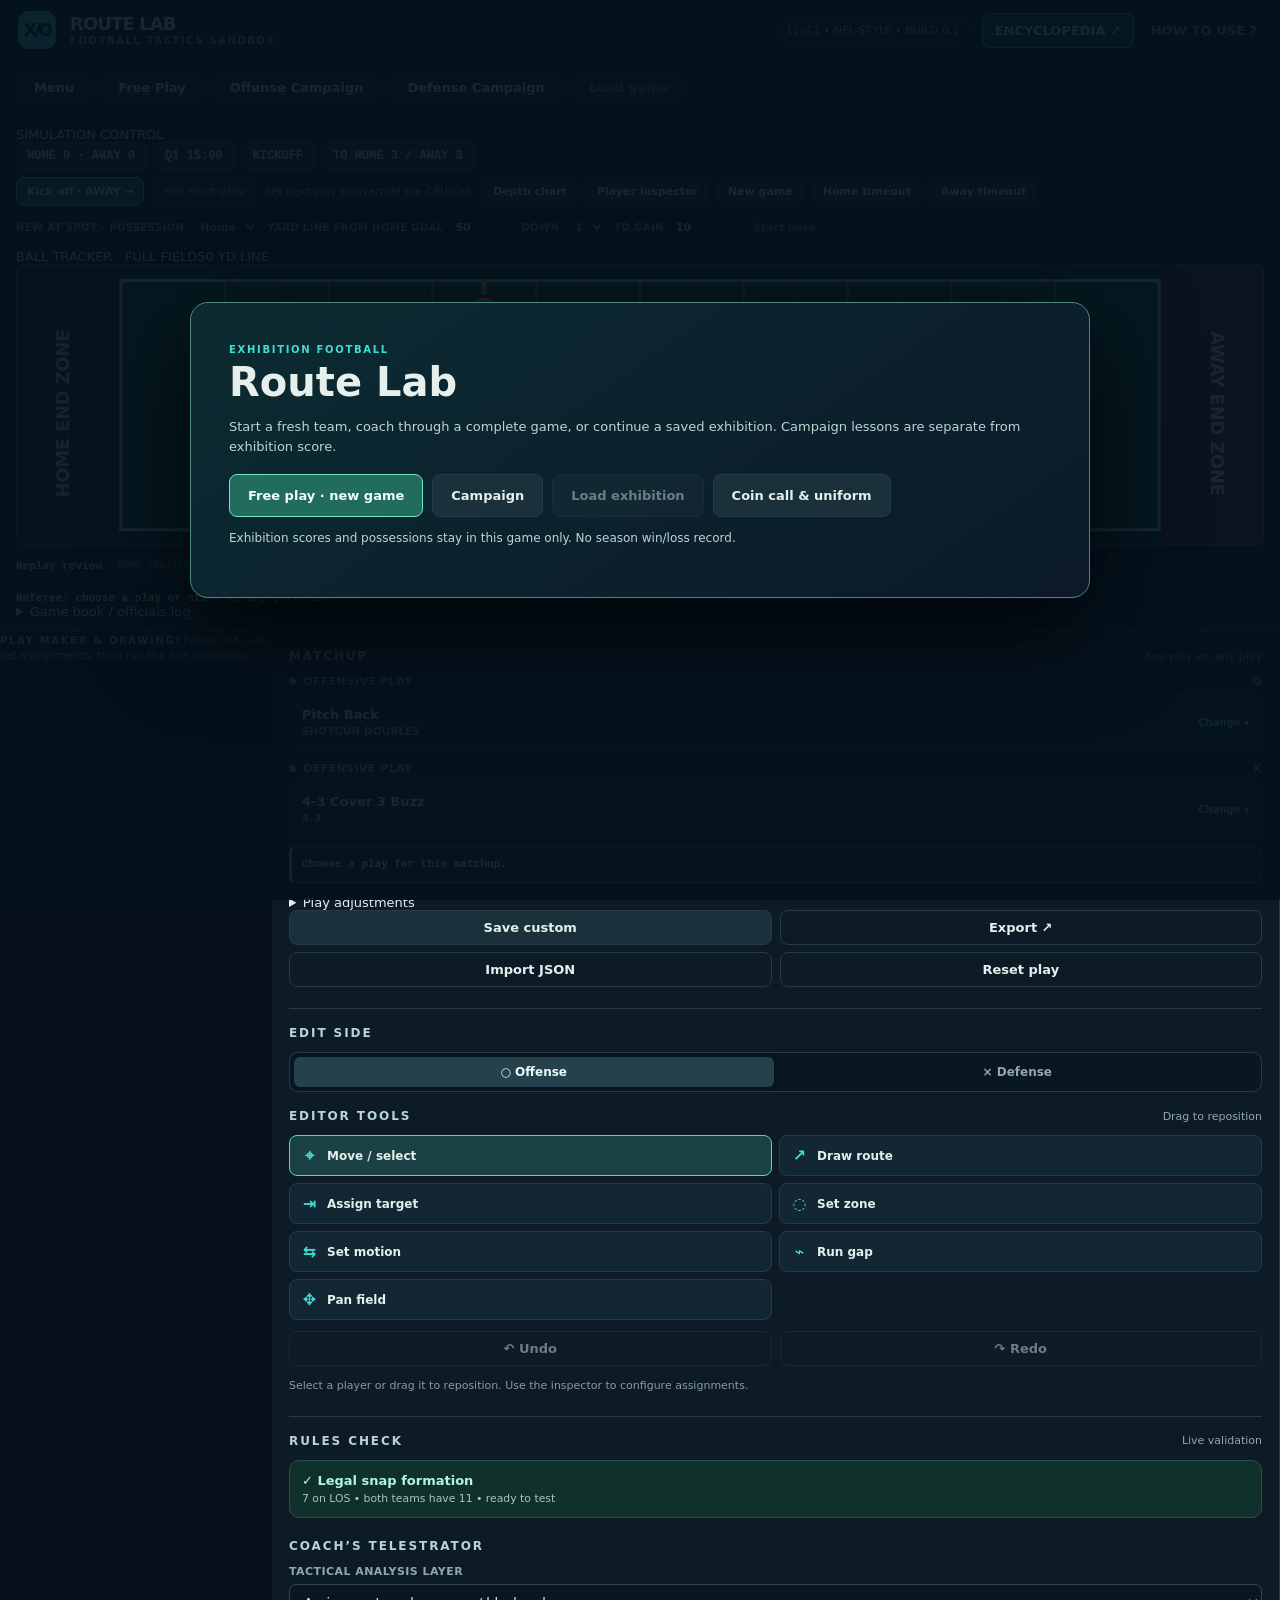
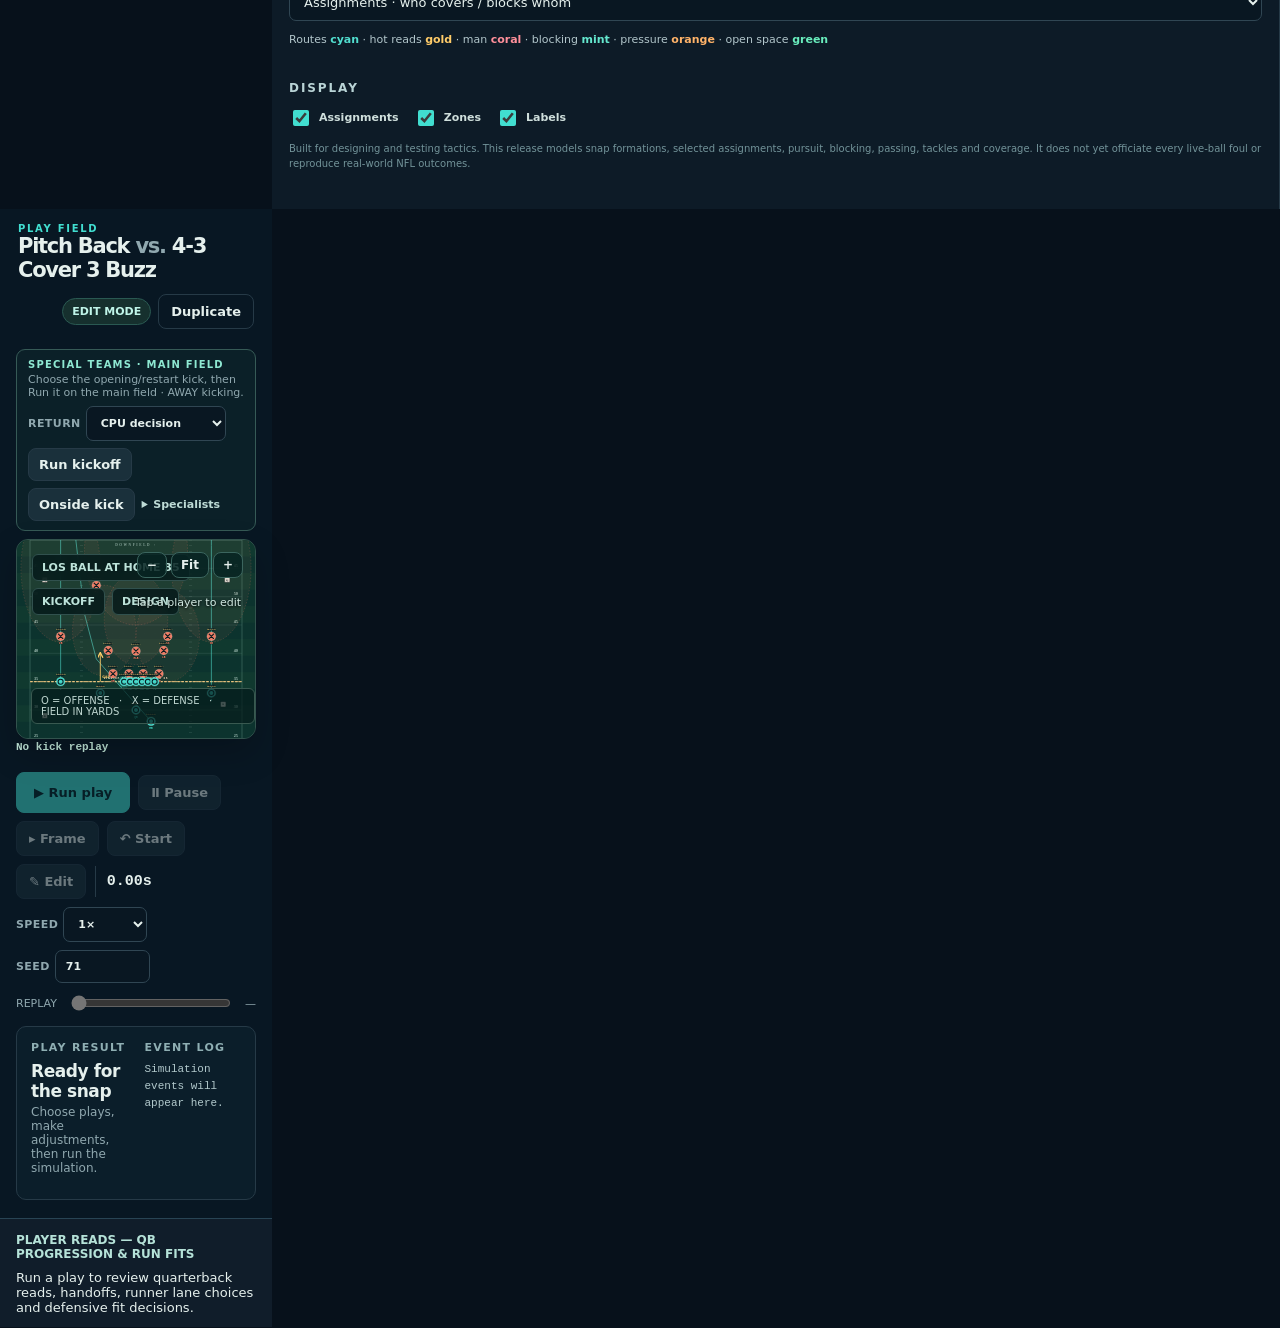
==== commit b556481d: "Render live special teams with O/X players on the play field" ====
--- a/route-lab/index.html
+++ b/route-lab/index.html
@@ -5,13 +5,13 @@
 <style>
 :root{--bg:#07111b;--panel:#0d1b27;--panel2:#112331;--border:#263a47;--text:#e5f0ed;--muted:#90a8af;--cyan:#41ded0;--red:#ff8068;--yellow:#ffcc69;--field:#0c332d;--field2:#124138;--glow:rgba(65,222,208,.14);font-family:Inter,ui-sans-serif,system-ui,-apple-system,"Segoe UI",sans-serif; color-scheme:dark}*{box-sizing:border-box}
 body{margin:0;background:var(--bg);color:var(--text);font-size:13px}button,input,select{font:inherit}button{cursor:pointer;border:1px solid var(--border);background:#1a303b;color:var(--text);padding:9px 12px;border-radius:8px;font-weight:650;transition:background .12s,border .12s}button:hover{background:#27404d;border-color:#50707c}button:disabled{opacity:.45;cursor:not-allowed}button:focus-visible,input:focus-visible,select:focus-visible{outline:2px solid var(--cyan);outline-offset:2px}input,select{width:100%;background:#091722;border:1px solid #304653;color:#e5f0ed;border-radius:7px;padding:9px 10px;min-width:0}input[type=range]{accent-color:var(--cyan);border:none;padding:0}input[type=checkbox]{accent-color:var(--cyan);width:16px;height:16px}label{display:block;color:var(--muted);font-size:11px;font-weight:700;margin:0 0 6px;letter-spacing:.04em;text-transform:uppercase}.app{display:flex;flex-direction:column;min-height:100vh}header{display:flex;align-items:center;gap:14px;padding:11px 18px;border-bottom:1px solid var(--border);background:#091723;position:relative;z-index:3}.mark{background:var(--cyan);color:#061920;border-radius:10px;width:38px;height:38px;display:grid;place-items:center;font-size:17px;font-weight:900;letter-spacing:-.14em;flex-shrink:0}.brand{display:flex;flex-direction:column;gap:1px}.brand b{font-size:18px;line-height:1.1;letter-spacing:-.05em}.brand small{font-size:10px;color:var(--muted);font-weight:700;letter-spacing:.16em}.header-right{margin-left:auto;display:flex;align-items:center;gap:12px}.release{font-size:11px;color:#94b7b1;border:1px solid #264f4b;padding:6px 9px;border-radius:30px}.linkish{background:none;border:none;padding:5px;color:var(--muted)}
-.workspace{display:grid;grid-template-columns:272px minmax(0,1fr) 294px;flex:1;min-height:0}.pane{background:var(--panel);border-right:1px solid var(--border);padding:17px;min-width:0}.inspector{border-right:none;border-left:1px solid var(--border);background:#0b1925}.sec{margin-bottom:21px}.section-title{display:flex;align-items:center;justify-content:space-between;gap:8px;margin-bottom:12px}.section-title h3{margin:0;font-size:12px;text-transform:uppercase;letter-spacing:.16em;color:#b9d4d6}.micro{color:var(--muted);font-size:11px}.field-label{display:flex;justify-content:space-between;gap:6px}.field-label .x{color:var(--cyan)}.field-label .o{color:var(--red)}.field-select{margin:0 0 12px}.field-select select{font-weight:700}.label-row{display:flex;align-items:center;gap:7px}.label-row .dot{width:7px;height:7px;border-radius:50%;display:inline-block}.dot.off{background:var(--cyan)}.dot.def{background:var(--red)}.seg{display:flex;gap:4px;background:#081722;padding:4px;border:1px solid var(--border);border-radius:9px}.seg button{flex:1;background:transparent;border:0;padding:8px;border-radius:6px;font-size:12px;color:var(--muted)}.seg button.active{background:#25414b;color:#e9fcf9;box-shadow:0 1px 5px #0004}.row{display:flex;gap:8px;align-items:center}.row>*{flex:1;min-width:0}.btn-ghost{background:none;border-color:var(--border)}.btn-accent{background:var(--cyan);border-color:var(--cyan);color:#04252b}.btn-accent:hover{background:#7af4e8;border-color:#7af4e8}.btn-danger{color:#ffad9c}.border-top{border-top:1px solid var(--border);padding-top:17px}.tool-grid{display:grid;grid-template-columns:repeat(2,1fr);gap:7px}.tool{background:#122633;display:flex;align-items:center;gap:8px;text-align:left;padding:10px}.tool b{font-size:12px}.tool .sym{width:19px;color:var(--cyan);font-size:16px;text-align:center}.tool.active{background:#1b4144;border-color:var(--cyan)}.help{color:#849ca5;font-size:11px;line-height:1.6}.muted{color:var(--muted)}.status{border:1px solid #2e4d4a;border-radius:10px;background:#10302c;padding:12px;color:#b2f6de}.status.bad{background:#362329;border-color:#814a4e;color:#ffc0b3}.status b{display:block;font-size:13px}.status ul{margin:7px 0 0;padding:0 0 0 18px;line-height:1.45}.status small{display:block;margin-top:4px;color:#a5c8bf}.sidebar-actions{display:flex;gap:7px;margin-top:10px}.sidebar-actions button{flex:1}.footer-note{color:#729399;font-size:10px;line-height:1.5}
+.workspace{display:grid;grid-template-columns:272px minmax(0,1fr);flex:1;min-height:0}.pane{background:var(--panel);border-right:1px solid var(--border);padding:17px;min-width:0}.inspector{border-right:none;border-left:1px solid var(--border);background:#0b1925}.sec{margin-bottom:21px}.section-title{display:flex;align-items:center;justify-content:space-between;gap:8px;margin-bottom:12px}.section-title h3{margin:0;font-size:12px;text-transform:uppercase;letter-spacing:.16em;color:#b9d4d6}.micro{color:var(--muted);font-size:11px}.field-label{display:flex;justify-content:space-between;gap:6px}.field-label .x{color:var(--cyan)}.field-label .o{color:var(--red)}.field-select{margin:0 0 12px}.field-select select{font-weight:700}.label-row{display:flex;align-items:center;gap:7px}.label-row .dot{width:7px;height:7px;border-radius:50%;display:inline-block}.dot.off{background:var(--cyan)}.dot.def{background:var(--red)}.seg{display:flex;gap:4px;background:#081722;padding:4px;border:1px solid var(--border);border-radius:9px}.seg button{flex:1;background:transparent;border:0;padding:8px;border-radius:6px;font-size:12px;color:var(--muted)}.seg button.active{background:#25414b;color:#e9fcf9;box-shadow:0 1px 5px #0004}.row{display:flex;gap:8px;align-items:center}.row>*{flex:1;min-width:0}.btn-ghost{background:none;border-color:var(--border)}.btn-accent{background:var(--cyan);border-color:var(--cyan);color:#04252b}.btn-accent:hover{background:#7af4e8;border-color:#7af4e8}.btn-danger{color:#ffad9c}.border-top{border-top:1px solid var(--border);padding-top:17px}.tool-grid{display:grid;grid-template-columns:repeat(2,1fr);gap:7px}.tool{background:#122633;display:flex;align-items:center;gap:8px;text-align:left;padding:10px}.tool b{font-size:12px}.tool .sym{width:19px;color:var(--cyan);font-size:16px;text-align:center}.tool.active{background:#1b4144;border-color:var(--cyan)}.help{color:#849ca5;font-size:11px;line-height:1.6}.muted{color:var(--muted)}.status{border:1px solid #2e4d4a;border-radius:10px;background:#10302c;padding:12px;color:#b2f6de}.status.bad{background:#362329;border-color:#814a4e;color:#ffc0b3}.status b{display:block;font-size:13px}.status ul{margin:7px 0 0;padding:0 0 0 18px;line-height:1.45}.status small{display:block;margin-top:4px;color:#a5c8bf}.sidebar-actions{display:flex;gap:7px;margin-top:10px}.sidebar-actions button{flex:1}.footer-note{color:#729399;font-size:10px;line-height:1.5}
 .center{display:flex;flex-direction:column;min-width:0;background:#081723}.center-head{padding:14px 18px 12px;display:flex;align-items:center;gap:12px;flex-wrap:wrap}.center-head h1{font-size:21px;margin:0;font-weight:790;letter-spacing:-.06em}.eyebrow{font-size:10px;font-weight:750;letter-spacing:.17em;color:var(--cyan)}.center-head .right{margin-left:auto;display:flex;align-items:center;gap:7px}.chip{background:#16302e;border:1px solid #2a5952;padding:6px 9px;border-radius:20px;font-size:11px;color:#bff4e8;font-weight:650}.field-shell{margin:0 16px;position:relative;border-radius:12px;border:1px solid #32534d;background:#0a2e2a;overflow:auto;scrollbar-width:thin;scrollbar-color:#376056 #0b2423;box-shadow:0 14px 35px #0003}.field-shell svg{display:block;width:100%;min-width:100%;height:auto;aspect-ratio:1080/900;user-select:none;touch-action:none}.field-shell svg .player{cursor:grab}.field-shell svg .player:active{cursor:grabbing}.overlay-top{pointer-events:none;position:absolute;left:15px;top:14px;display:flex;gap:7px;flex-wrap:wrap}.overlay-top span{background:#051b1bd9;border:1px solid #31514e;padding:6px 9px;border-radius:6px;color:#bde3da;font-size:11px;font-weight:700;backdrop-filter:blur(5px)}.overlay-bottom{position:absolute;bottom:14px;left:14px;pointer-events:none;background:#051b1bb5;color:#bfd6d0;padding:6px 9px;border-radius:6px;font-size:10px;border:1px solid #395950}.field-overlay-hint{pointer-events:none;position:absolute;top:56px;right:14px;max-width:45%;text-align:right;font-size:11px;color:#d3e9e2;text-shadow:0 1px 3px #000}
 .control-strip{margin:13px 16px 0;display:flex;gap:8px;align-items:center;flex-wrap:wrap}.control-strip button{white-space:nowrap}.control-strip .primary{background:var(--cyan);border-color:var(--cyan);color:#05272b;font-size:13px;padding:12px 17px}.control-strip .primary:hover{background:#7cf0e6}.control-strip .wide{min-width:70px}.simtime{font-family:ui-monospace,monospace;min-width:48px;font-size:15px;font-weight:750;font-variant-numeric:tabular-nums;text-align:center}.rate{width:84px}.seed{width:95px}.control-divider{width:1px;background:var(--border);align-self:stretch;margin:2px 1px}.timeline-box{margin:10px 16px 0;display:flex;align-items:center;gap:12px}.timeline-box input{flex:1}.timeline-box span{font-size:11px;color:var(--muted)}.events-box{margin:13px 16px 18px;border:1px solid var(--border);background:#0b1e2a;border-radius:10px;padding:14px;display:grid;grid-template-columns:1fr 1fr;gap:17px}.events-box h4{margin:0 0 7px;font-size:11px;letter-spacing:.12em;text-transform:uppercase;color:#8fafb3}.result-main{font-size:17px;font-weight:750;letter-spacing:-.025em;margin-bottom:4px}.result-meta{font-size:12px;color:var(--muted)}.event-log{max-height:130px;overflow:auto;font-family:ui-monospace,monospace;font-size:11px;line-height:1.55;color:#b2c9cc}.event-log div{padding:3px 0;border-bottom:1px solid #21333b}.event-log em{color:var(--cyan);font-style:normal;margin-right:8px}
 .inspector-title{display:flex;align-items:center;gap:10px;margin-bottom:15px}.player-badge{width:38px;height:38px;border:2px solid var(--cyan);color:var(--cyan);border-radius:50%;display:grid;place-items:center;font-size:23px;font-weight:900}.player-badge.def{border-color:var(--red);color:var(--red)}.inspector-title b{display:block;font-size:16px}.inspector-title small{color:var(--muted)}.two-fields{display:grid;grid-template-columns:1fr 1fr;gap:10px}.field-input{margin-bottom:12px}.field-input input[type=number]{font-variant-numeric:tabular-nums}.checks{display:flex;gap:15px;flex-wrap:wrap;margin:4px 0 12px}.checks label{display:flex;align-items:center;gap:7px;margin:0;font-size:11px;text-transform:none;letter-spacing:0;color:#cfdfdc}.pillline{display:flex;justify-content:space-between;gap:6px;align-items:center;margin:6px 0 10px}.pillline small{color:var(--muted)}.rule-note{padding:9px;background:#132a34;color:#b4c8c9;border-radius:8px;border:1px solid var(--border);line-height:1.5;font-size:11px}.assignment-list{border:1px solid var(--border);border-radius:9px;overflow:hidden}.assignment{width:100%;display:flex;align-items:center;gap:7px;text-align:left;padding:7px 8px;border:0;border-bottom:1px solid #223443;border-radius:0;background:#102330}.assignment:last-child{border-bottom:0}.assignment:hover,.assignment.sel{background:#24504f}.assignment span{width:22px;font-weight:850;color:var(--cyan);font-size:12px}.assignment.def span{color:var(--red)}.assignment strong{flex:1;font-size:11px}.assignment small{font-size:10px;color:var(--muted);max-width:100px;overflow:hidden;text-overflow:ellipsis;white-space:nowrap}.side-foot{margin-top:14px}
 .field-shell.zoomed{max-height:80vh}.zoom-controls{position:absolute;top:12px;right:12px;display:flex;gap:4px;z-index:2}.zoom-controls button{padding:5px 9px;font-size:12px;border-color:#3b655e;background:#072422db;min-width:27px}.zoom-controls button:hover{background:#265850}.field-shell svg{cursor:crosshair}
-@media(max-width:1260px){.workspace{grid-template-columns:235px minmax(0,1fr) 252px}.pane{padding:12px}.tool{padding:9px 6px}.tool b{font-size:11px}.field-shell{margin:0 10px}.center-head{padding:12px}.control-strip,.timeline-box,.events-box{margin-left:10px;margin-right:10px}}
-@media(max-width:1000px){.workspace{display:grid;grid-template-columns:220px minmax(0,1fr)}.inspector{grid-column:1/-1;border-left:0;border-top:1px solid var(--border);display:grid;grid-template-columns:1fr 1fr;gap:14px}.inspector>.sec{margin-bottom:6px}.field-shell svg{max-height:calc(100vh - 100px)}.center-head h1{font-size:18px}}
+@media(max-width:1260px){.workspace{grid-template-columns:235px minmax(0,1fr)}.pane{padding:12px}.tool{padding:9px 6px}.tool b{font-size:11px}.field-shell{margin:0 10px}.center-head{padding:12px}.control-strip,.timeline-box,.events-box{margin-left:10px;margin-right:10px}}
+@media(max-width:1000px){.workspace{display:grid;grid-template-columns:220px minmax(0,1fr)}.inspector>.sec{margin-bottom:6px}.field-shell svg{max-height:calc(100vh - 100px)}.center-head h1{font-size:18px}}
 @media(max-width:720px){header{padding:10px 12px}.release{display:none}.workspace{display:flex;flex-direction:column}.pane.left-pane{order:2;border-right:0;border-top:1px solid var(--border)}.center{order:1}.inspector{order:3;display:block}.center-head{padding:12px}.center-head h1{font-size:19px}.center-head .right{margin-left:0;width:100%}.field-shell{border-radius:0;margin:0;border-left:0;border-right:0}.overlay-top{top:6px;left:7px;gap:4px}.overlay-top span{padding:4px 6px;font-size:9px}.overlay-bottom{bottom:6px;left:7px;font-size:9px}.field-overlay-hint{top:7px;right:8px;font-size:9px}.control-strip{margin:10px 8px 0;gap:6px}.control-strip button{padding:9px 10px;font-size:11px}.control-strip .primary{padding:9px 13px}.control-strip .control-divider{display:none}.timeline-box,.events-box{margin-left:8px;margin-right:8px}.events-box{grid-template-columns:1fr;gap:11px}.pane.left-pane{display:grid;grid-template-columns:1fr 1fr;gap:12px}.pane.left-pane>.sec{margin-bottom:0}.pane.left-pane>.sec.full{grid-column:1/-1}.inspector{padding:14px}.field-shell svg{max-height:none}.footer-note{font-size:10px}}
 @media(max-width:420px){.pane.left-pane{grid-template-columns:1fr}.pane.left-pane>.sec{grid-column:1/-1}.header-right .linkish{display:none}.rate{width:72px}.seed{width:75px}.control-strip .wide{min-width:58px}}
 
@@ -32,7 +32,7 @@
 @media(max-width:720px){.ency-overlay{padding:0}.ency-window{height:100dvh;width:100%;border-radius:0}.ency-body{grid-template-columns:1fr;grid-template-rows:42% 58%}.ency-results{border-right:0;border-bottom:1px solid #314754}.ency-article{padding:15px}.ency-head{padding:12px}.ency-searchbox{padding:8px}.ency-head h2{font-size:17px}.coach-content{max-height:320px}}
 .rating-editor{margin:15px 0 3px;border:1px solid #345362;border-radius:9px;padding:10px;background:#0c2330}.rating-editor summary{cursor:pointer;font-size:11px;font-weight:850;color:#a4eae4;letter-spacing:.09em}.rating-grid{display:grid;grid-template-columns:repeat(2,minmax(0,1fr));gap:6px;margin-top:14px}.rating-grid .field-input{margin:0}.rating-grid input{padding:7px}.coach-legend{padding:10px 0;color:#b2c6cb;line-height:1.7;font-size:11px}.scrimmage-scout{background:#11313d;border:1px solid #346479;border-radius:10px;margin:12px 0;padding:12px;color:#c9eeef}.scrimmage-scout b{color:#ffde9e;letter-spacing:.12em}.scrimmage-scout p{margin:6px 0;line-height:1.55}.scrimmage-scout small{color:#8bd9d1}
 .move-report{margin-top:10px;font-size:11px;color:#abc9c6}.move-report b{color:#8ef2d4}.move-report div{margin-top:4px}
-.game-controls #nextBtn{background:#216c5c;border-color:#70e5c3;color:#f3fffa;font-weight:850}.game-panel{padding:12px 16px;background:#0b1b27;border-bottom:1px solid #32534d}.game-panel[hidden]{display:none}.scorebar,.game-controls{display:flex;gap:8px;align-items:center;flex-wrap:wrap;margin-bottom:7px}.scorebar{font:700 12px ui-monospace,monospace;color:#d5f5e8}.scorebar>*{padding:6px 10px;background:#10312f;border:1px solid #315b53;border-radius:7px}.game-controls button{padding:7px 10px;font-size:11px}.game-controls label{display:flex;align-items:center;gap:5px;margin:0;font-size:10px}.game-controls input,.game-controls select{width:auto;max-width:125px;padding:6px;font-size:11px}.game-controls #spotYard,.game-controls #spotGain{width:65px}#fullField{display:block;width:100%;height:auto;max-height:230px;border:1px solid #4c7261;border-radius:8px;background:#0f4937;cursor:crosshair}.specialist-details{margin:5px 0 8px;color:#bedbd6}.specialist-details summary{cursor:pointer;font-weight:750;font-size:11px}.specialist-grid{display:grid;grid-template-columns:repeat(auto-fit,minmax(210px,1fr));gap:7px;padding:8px 0}.specialist-card{background:#102d33;border:1px solid #33555a;border-radius:7px;padding:8px}.specialist-card strong{display:block;margin-bottom:5px;font-size:11px}.specialist-card label{display:inline-flex;gap:4px;align-items:center;margin-right:7px;font-size:9px}.specialist-card input{width:48px;padding:4px}.game-book{max-height:150px;overflow:auto;font:11px/1.5 ui-monospace,monospace;color:#b4d5ca}.game-book div{padding:2px 0;border-top:1px solid #2c4e4a}.official-call{margin-top:6px;color:#ffdaa1;font:700 11px ui-monospace,monospace}.advance-prompt{display:flex;align-items:center;gap:10px;flex-wrap:wrap;margin-top:8px;padding:8px 10px;border:1px solid #527b68;border-radius:8px;background:#102d2a;color:#dcf5e8;font-size:11px;font-weight:700}.advance-prompt[hidden]{display:none}.advance-prompt button{background:#216c5c;border-color:#70e5c3;color:#f3fffa;font-weight:850}.officiating-choice{display:flex;align-items:center;gap:7px;flex-wrap:wrap;margin:7px 0;color:#d9e9d8;font:700 11px ui-monospace,monospace}.officiating-choice[hidden]{display:none}.officiating-choice button{font-size:10px;padding:6px 8px}.officiating-choice .micro{flex-basis:100%;color:#b8d1cb}
+.game-controls #nextBtn{background:#216c5c;border-color:#70e5c3;color:#f3fffa;font-weight:850}.game-panel{padding:12px 16px;background:#0b1b27;border-bottom:1px solid #32534d}.game-panel[hidden]{display:none}.scorebar,.game-controls{display:flex;gap:8px;align-items:center;flex-wrap:wrap;margin-bottom:7px}.scorebar{font:700 12px ui-monospace,monospace;color:#d5f5e8}.scorebar>*{padding:6px 10px;background:#10312f;border:1px solid #315b53;border-radius:7px}.game-controls button{padding:7px 10px;font-size:11px}.game-controls label{display:flex;align-items:center;gap:5px;margin:0;font-size:10px}.game-controls input,.game-controls select{width:auto;max-width:125px;padding:6px;font-size:11px}.game-controls #spotYard,.game-controls #spotGain{width:65px}#fullField{display:block;width:100%;height:auto;max-height:none;border:1px solid #4c7261;border-radius:8px;background:#0f4937;cursor:crosshair}.specialist-details{margin:5px 0 8px;color:#bedbd6}.specialist-details summary{cursor:pointer;font-weight:750;font-size:11px}.specialist-grid{display:grid;grid-template-columns:repeat(auto-fit,minmax(210px,1fr));gap:7px;padding:8px 0}.specialist-card{background:#102d33;border:1px solid #33555a;border-radius:7px;padding:8px}.specialist-card strong{display:block;margin-bottom:5px;font-size:11px}.specialist-card label{display:inline-flex;gap:4px;align-items:center;margin-right:7px;font-size:9px}.specialist-card input{width:48px;padding:4px}.game-book{max-height:150px;overflow:auto;font:11px/1.5 ui-monospace,monospace;color:#b4d5ca}.game-book div{padding:2px 0;border-top:1px solid #2c4e4a}.official-call{margin-top:6px;color:#ffdaa1;font:700 11px ui-monospace,monospace}.advance-prompt{display:flex;align-items:center;gap:10px;flex-wrap:wrap;margin-top:8px;padding:8px 10px;border:1px solid #527b68;border-radius:8px;background:#102d2a;color:#dcf5e8;font-size:11px;font-weight:700}.advance-prompt[hidden]{display:none}.advance-prompt button{background:#216c5c;border-color:#70e5c3;color:#f3fffa;font-weight:850}.officiating-choice{display:flex;align-items:center;gap:7px;flex-wrap:wrap;margin:7px 0;color:#d9e9d8;font:700 11px ui-monospace,monospace}.officiating-choice[hidden]{display:none}.officiating-choice button{font-size:10px;padding:6px 8px}.officiating-choice .micro{flex-basis:100%;color:#b8d1cb}
 
 /* Exhibition start flow */
 .start-overlay[hidden],.start-pane[hidden],#coinActions[hidden],#coinChoice[hidden],#coinChoiceLabel[hidden],.campaign-nav button[hidden]{display:none!important}
@@ -45,7 +45,7 @@
 .playbook-picker{width:100%;display:flex;align-items:center;justify-content:space-between;gap:10px;text-align:left;padding:11px 12px;background:#0b202b;border-color:#304953;min-height:56px}.playbook-picker>span{display:flex;flex-direction:column;gap:4px;min-width:0}.playbook-picker b{font-size:13px;color:#f1f8f5;overflow:hidden;text-overflow:ellipsis;white-space:nowrap}.playbook-picker small{font-size:10px;color:#9db5bb;font-weight:600;letter-spacing:.04em;text-transform:uppercase}.playbook-picker>strong{font-size:10px;white-space:nowrap;color:#73e5d7}.defense-picker>strong{color:#ff9e89}
 .playbook-dialog{width:min(880px,calc(100vw - 24px));max-width:none;max-height:calc(100dvh - 24px);padding:0;overflow:hidden;border:1px solid #3b625e;border-radius:16px;background:#0c1d28;color:var(--text);box-shadow:0 28px 90px #000b}.playbook-dialog::backdrop{background:#030a0fd9;backdrop-filter:blur(5px)}.playbook-window{display:flex;flex-direction:column;max-height:calc(100dvh - 26px);background:linear-gradient(145deg,#102632,#0a1824)}.playbook-header{display:flex;align-items:flex-start;justify-content:space-between;gap:18px;padding:22px 24px 15px!important;border:0!important;border-bottom:1px solid #263d49!important;background:transparent!important;position:static!important}.playbook-header h2{font-size:24px;margin:5px 0}.playbook-header p{font-size:12px;color:#a6bec1;margin:0}.playbook-close{width:37px;height:37px;padding:0;font-size:17px}.playbook-side-tabs{display:flex;gap:8px;padding:12px 24px 0}.playbook-side-tabs button{background:#0d202b}.playbook-side-tabs button.active[data-book-side=offense]{border-color:var(--cyan);color:#82f6e5;background:#153b3a}.playbook-side-tabs button.active[data-book-side=defense]{border-color:#ff8068;color:#ffb09e;background:#40282a}.playbook-search-label{padding:13px 24px 8px;margin:0}.playbook-search-label input{margin-top:6px;text-transform:none;letter-spacing:0}.playbook-formation-tabs{display:flex;gap:7px;padding:8px 24px 12px;overflow-x:auto;border-bottom:1px solid #243a45;scrollbar-width:thin}.playbook-formation-tabs button{white-space:nowrap;background:#10232e;border-radius:20px;padding:7px 12px;font-size:11px}.playbook-formation-tabs button.active{border-color:#60ddcb;background:#1a4943;color:#d8fff7}.playbook-list-head{display:flex;align-items:center;justify-content:space-between;padding:13px 24px 8px;color:#b4c9c8}.playbook-list-head span{font-size:11px;color:#89a5aa}.playbook-list{overflow:auto;padding:4px 24px 24px;display:grid;grid-template-columns:repeat(2,minmax(0,1fr));gap:9px;min-height:180px}.playbook-card{display:flex;flex-direction:column;align-items:stretch;text-align:left;gap:6px;padding:12px 14px;background:#10232f;border-color:#2d4652;min-height:90px}.playbook-card:hover,.playbook-card.current{background:#173a3c;border-color:#54cfbd}.playbook-card.defense-card:hover,.playbook-card.defense-card.current{background:#3b292d;border-color:#ef8879}.playbook-card-head{display:flex;justify-content:space-between;gap:12px;align-items:center}.playbook-card-head b{font-size:13px}.playbook-card-head small{font-size:9px;letter-spacing:.08em;text-transform:uppercase;color:#73e5d7;white-space:nowrap}.defense-card .playbook-card-head small{color:#ff9e89}.playbook-card>span:last-child{font-size:11px;line-height:1.45;color:#a6bdc1;font-weight:500}.playbook-card em{font-style:normal;color:#f8d290;font-size:9px;text-transform:uppercase;letter-spacing:.08em}.playbook-empty{grid-column:1/-1;text-align:center;padding:30px;color:#9db5bb}
 @media(max-width:600px){.playbook-dialog{width:100vw;max-height:100dvh;height:100dvh;border-radius:0;border-left:0;border-right:0}.playbook-window{max-height:100dvh;height:100dvh}.playbook-header{padding:18px 16px 12px!important}.playbook-header h2{font-size:21px}.playbook-side-tabs,.playbook-formation-tabs{padding-left:16px;padding-right:16px}.playbook-search-label{padding:12px 16px 6px}.playbook-list-head{padding-left:16px;padding-right:16px}.playbook-list{padding:4px 16px 20px;grid-template-columns:1fr;gap:7px}.playbook-card{min-height:78px}}
-.play-adjustments{margin:12px 0;border:1px solid var(--border);border-radius:9px;background:#0b1c27}.play-adjustments>summary{cursor:pointer;padding:10px 12px;font-weight:800;color:#c8ece4;letter-spacing:.04em}.adjustment-content{display:grid;grid-template-columns:1fr 1fr;gap:14px;padding:0 12px 12px}.adjustment-content section{border-top:1px solid var(--border);padding-top:10px}.adjustment-content section>b{display:block;margin-bottom:8px;color:#b7d8d1}.adjustment-content small{display:block;color:var(--muted);margin-top:6px}.utility-dialog{width:min(760px,calc(100vw - 24px));max-height:88vh;overflow:auto;background:#0a1927;color:var(--text);border:1px solid #397166;border-radius:14px;padding:16px;box-shadow:0 20px 100px #000b}.utility-dialog::backdrop{background:#020b12d9;backdrop-filter:blur(3px)}.utility-head{display:flex;align-items:center;justify-content:space-between;gap:10px;border-bottom:1px solid var(--border);padding-bottom:12px;margin-bottom:12px}.utility-head h2{margin:4px 0 0;font-size:20px}.utility-dialog .inspector{display:block;border:0;padding:0;background:transparent;max-height:68vh;overflow:auto}.utility-dialog .inspector>.sec{margin-bottom:14px}.game-panel{padding:12px 16px;border-bottom:1px solid var(--border);background:#091723}.game-controls{display:flex;align-items:end;gap:8px;flex-wrap:wrap;margin:8px 0}.game-controls label{min-width:120px}.game-controls button{padding:8px 10px}.ball-tracker{display:block;width:100%;height:auto;max-height:96px;background:#0a2e2a;border:1px solid #31554b;border-radius:8px;margin:10px 0}.tracker-caption{display:flex;justify-content:space-between;color:#9fc5b8;font-size:10px;font-weight:800;letter-spacing:.08em}.tracker-review{display:flex;align-items:center;gap:8px;flex-wrap:wrap}.tracker-review input{max-width:220px;flex:1}@media(max-width:600px){.adjustment-content{grid-template-columns:1fr}.utility-dialog{padding:12px}.game-panel{padding:8px}.game-controls label{min-width:105px}}
+.kick-command{margin:8px 16px;display:flex;align-items:center;gap:7px;flex-wrap:wrap;padding:9px 11px;border:1px solid #365a56;border-radius:9px;background:#0b2028}.kick-command-title{display:flex;flex-direction:column;gap:3px;min-width:190px;margin-right:auto}.kick-command-title b{font-size:10px;letter-spacing:.12em;color:#8ee8d2}.kick-command label{display:flex;align-items:center;gap:5px;margin:0}.kick-command select{width:auto;max-width:140px}.kick-command button{padding:8px 10px}.kick-command .specialist-details{margin:0}.kick-replay-controls{display:flex;align-items:center;gap:10px;margin:8px 16px 0}.kick-replay-controls[hidden]{display:none}.kick-replay-controls input{max-width:300px}.kick-frame-label{display:block;min-height:16px;margin:2px 16px;color:#bfe5d7;font:700 11px ui-monospace,monospace}
 </style></head>
 <body><div id="startupFallback" role="alert" style="padding:13px 17px;background:#382821;color:#ffe3b7;border-bottom:2px solid #d69e47;font:600 14px/1.5 system-ui,sans-serif;position:relative;z-index:20">The game has not started. If you opened this attachment in an iPhone Files or ChatGPT preview, that viewer may block JavaScript. Open this HTML in a full browser or use a hosted link. The plays and players are inside this file, but require JavaScript to load.</div><div class="app">
 <header><div class="mark">X/O</div><div class="brand"><b>ROUTE LAB</b><small>FOOTBALL TACTICS SANDBOX</small></div><div class="header-right"><span class="release">11v11 • NFL-STYLE • BUILD 0.1</span><button id="encyBtn" aria-haspopup="dialog">ENCYCLOPEDIA ↗</button><button class="linkish" id="helpBtn">HOW TO USE ?</button></div></header>
@@ -62,8 +62,8 @@
 <div class="campaign-lesson"><div class="eyebrow" id="campaignKicker"></div><h2 id="campaignTitle"></h2><div class="campaign-role" id="campaignRole"></div><p id="campaignDetail"></p><p class="campaign-task"><b>YOUR CHALLENGE</b> <span id="campaignTask"></span></p><details><summary>Coaching hint</summary><p id="campaignHint"></p></details><div id="scrimmageScout" class="scrimmage-scout" aria-live="polite"></div><div class="campaign-feedback" id="campaignFeedback"></div><div id="clinicPanel" aria-label="Interactive lesson clinic"></div></div>
 <div class="campaign-control"><div class="micro">LESSON PROGRESS</div><div id="campaignStageList" class="campaign-stages"></div><div class="campaign-score" id="campaignScore"></div><button id="campaignRestartBtn">↶ Restart lesson</button><button id="campaignNextBtn" class="campaign-next" disabled>Next lesson →</button></div>
 </section>
-<section id="gamePanel" class="game-panel" aria-label="Game controls"><div class="scorebar"><strong id="gameScore">HOME 0 · AWAY 0</strong><span id="gameClock">Q1 15:00</span><span id="gameSituation">1 &amp; 10 · 50</span><span id="gameTimeouts">TO 3 / 3</span></div><div class="game-controls"><button id="nextBtn" class="primary">Next play →</button><button id="continueBtn" disabled>Set next play</button><span class="micro">Set next play to override the CPU call.</span><button id="depthBtn">Depth chart</button><button id="inspectBtn">Player inspector</button><button id="newGameBtn">New game</button><button id="timeoutHomeBtn">Home timeout</button><button id="timeoutAwayBtn">Away timeout</button></div><div class="game-controls"><label>New at spot · possession <select id="spotTeam"><option value="home">Home</option><option value="away">Away</option></select></label><label>Yard line from home goal <input id="spotYard" type="number" min="1" max="99" value="50"></label><label>Down <select id="spotDown"><option>1</option><option>2</option><option>3</option><option>4</option></select></label><label>To gain <input id="spotGain" type="number" min="1" max="99" value="10"></label><button id="startSpotBtn">Start here</button></div><div class="game-controls"><label>Receiving call <select id="kickChoice"><option value="auto">CPU decision</option><option value="return">Return kick</option><option value="fairCatch">Signal fair catch</option></select></label><button id="kickoffBtn">Kickoff</button><button id="onsideBtn">Declare onside kick</button><button id="puntBtn">Punt</button><button id="fieldGoalBtn">Field goal</button><button id="extraPointBtn" hidden>Extra point</button><button id="twoPointBtn" hidden>Two-point play</button></div><details class="specialist-details"><summary>Special teams roster ratings</summary><div id="specialistEditor"></div></details><div class="tracker-caption"><span>BALL TRACKER · FULL FIELD</span><span id="trackerSpot">50 YD LINE</span></div><svg id="fullField" class="ball-tracker" viewBox="0 0 1200 120" role="img" aria-label="Ball position tracker across the full field"></svg><details class="tracker-review" id="kickReview"><summary>Special teams replay</summary><button id="kickReplayBtn" disabled>▶ Play replay</button><input id="kickTimeline" type="range" min="0" max="0" value="0" disabled aria-label="Kick replay frame"><span id="kickFrameLabel" class="micro">No kick replay</span></details><div id="officiatingChoice" class="officiating-choice" hidden><strong>Penalty decision</strong><button id="penaltyAcceptBtn">Accept flag</button><button id="penaltyDeclineBtn">Decline flag</button><span id="penaltyEvidence" class="micro"></span></div><div class="officiating-choice"><strong>Replay review</strong><button id="homeChallengeBtn" disabled>HOME challenge spot</button><button id="awayChallengeBtn" disabled>AWAY challenge spot</button><span id="reviewEvidence" class="micro"></span></div><div id="officialCall" class="official-call" aria-live="polite">Referee: choose a play or start at any yard line.</div><div id="advancePrompt" class="advance-prompt" hidden><span>Result recorded. Continue when ready; the CPU chooses the next call.</span><button id="advancePlayBtn" class="primary">Continue to next play →</button></div><details><summary>Game book / officials log</summary><div id="gameBook" class="game-book"></div></details></section>
-<div class="workspace">
+<section id="gamePanel" class="game-panel" aria-label="Simulation control"><div class="panel-kicker">SIMULATION CONTROL</div><div class="scorebar"><strong id="gameScore">HOME 0 · AWAY 0</strong><span id="gameClock">Q1 15:00</span><span id="gameSituation">1 &amp; 10 · 50</span><span id="gameTimeouts">TO 3 / 3</span></div><div class="game-controls"><button id="nextBtn" class="primary">Next play →</button><button id="continueBtn" disabled>Set next play</button><span class="micro">Set next play to override the CPU call.</span><button id="depthBtn">Depth chart</button><button id="inspectBtn">Player inspector</button><button id="newGameBtn">New game</button><button id="timeoutHomeBtn">Home timeout</button><button id="timeoutAwayBtn">Away timeout</button></div><div class="game-controls"><label>New at spot · possession <select id="spotTeam"><option value="home">Home</option><option value="away">Away</option></select></label><label>Yard line from home goal <input id="spotYard" type="number" min="1" max="99" value="50"></label><label>Down <select id="spotDown"><option>1</option><option>2</option><option>3</option><option>4</option></select></label><label>To gain <input id="spotGain" type="number" min="1" max="99" value="10"></label><button id="startSpotBtn">Start here</button></div><div class="tracker-caption"><span>BALL TRACKER · FULL FIELD</span><span id="trackerSpot">50 YD LINE</span></div><svg id="fullField" class="ball-tracker" viewBox="0 0 1200 270" role="img" aria-label="Ball position tracker across the full field"></svg><div id="officiatingChoice" class="officiating-choice" hidden><strong>Penalty decision</strong><button id="penaltyAcceptBtn">Accept flag</button><button id="penaltyDeclineBtn">Decline flag</button><span id="penaltyEvidence" class="micro"></span></div><div class="officiating-choice"><strong>Replay review</strong><button id="homeChallengeBtn" disabled>HOME challenge spot</button><button id="awayChallengeBtn" disabled>AWAY challenge spot</button><span id="reviewEvidence" class="micro"></span></div><div id="officialCall" class="official-call" aria-live="polite">Referee: choose a play or start at any yard line.</div><div id="advancePrompt" class="advance-prompt" hidden><span>Result recorded. Continue when ready; the CPU chooses the next call.</span><button id="advancePlayBtn" class="primary">Continue to next play →</button></div><details><summary>Game book / officials log</summary><div id="gameBook" class="game-book"></div></details></section>
+<div class="workspace" aria-label="Play maker and drawing"><div class="workspace-title"><span class="eyebrow">PLAY MAKER &amp; DRAWING</span><span class="micro">Choose O/X calls, set assignments, then run the live simulation</span></div>
 <aside class="pane left-pane">
  <section class="sec full"><div class="section-title"><h3>Matchup</h3><span class="micro">Any play vs. any play</span></div>
  <div class="field-select"><label class="field-label"><span class="label-row"><i class="dot off"></i>OFFENSIVE PLAY</span><span class="x">O</span></label><select id="offPreset" hidden aria-hidden="true" tabindex="-1"></select><button id="offPlaybookBtn" class="playbook-picker offense-picker" type="button" aria-haspopup="dialog"><span><b id="offPlayName">Choose offense</b><small id="offPlayFormation">Formation playbook</small></span><strong>Change ▾</strong></button></div>
@@ -84,10 +84,11 @@
  <section class="sec full"><div class="section-title"><h3>Coach’s telestrator</h3></div><label for="coachLayer">Tactical analysis layer</label><select id="coachLayer" aria-label="Coaching visualization layer"><option value="assignments">Assignments · who covers / blocks whom</option><option value="coverage">Coverage shell · man and zones</option><option value="protection">Protection · blocks and pressure</option><option value="pressure">Pressure paths · rush and blitz</option><option value="run-fits">Run fits · tackle lanes</option><option value="open-space">Open turf · coverage holes</option><option value="matchups">Matchup leverage · attribute advantage</option><option value="off">Hide coaching layer</option></select><div class="coach-legend">Routes <b style="color:#51decf">cyan</b> · hot reads <b style="color:#ffcc69">gold</b> · man <b style="color:#ff8f9a">coral</b> · blocking <b style="color:#64e7ce">mint</b> · pressure <b style="color:#ffb369">orange</b> · open space <b style="color:#69edbd">green</b></div></section><section class="sec full"><div class="section-title"><h3>Display</h3></div><div class="checks"><label><input id="routesToggle" type="checkbox" checked> Assignments</label><label><input id="zonesToggle" type="checkbox" checked> Zones</label><label><input id="labelsToggle" type="checkbox" checked> Labels</label></div><p class="footer-note">Built for designing and testing tactics. This release models snap formations, selected assignments, pursuit, blocking, passing, tackles and coverage. It does not yet officiate every live-ball foul or reproduce real-world NFL outcomes.</p></section>
 </aside>
 <main class="center">
- <div class="center-head"><div><div class="eyebrow">TACTICAL WORKSPACE</div><h1 id="matchupTitle">Shotgun Mesh <span class="muted">vs.</span> 4–3 Cover 2</h1></div><div class="right"><span class="chip" id="modeChip">EDIT MODE</span><button id="copyBtn" class="btn-ghost" title="Duplicate editable play">Duplicate</button></div></div>
+ <div class="center-head"><div><div class="eyebrow">PLAY FIELD</div><h1 id="matchupTitle">Shotgun Mesh <span class="muted">vs.</span> 4–3 Cover 2</h1></div><div class="right"><span class="chip" id="modeChip">EDIT MODE</span><button id="copyBtn" class="btn-ghost" title="Duplicate editable play">Duplicate</button></div></div>
+ <div class="kick-command"><div class="kick-command-title"><b>SPECIAL TEAMS · MAIN FIELD</b><span id="kickPrompt" class="micro">Kickoff, punt, field goal, or conversion calls appear when available.</span></div><label>Return <select id="kickChoice"><option value="auto">CPU decision</option><option value="return">Return kick</option><option value="fairCatch">Signal fair catch</option></select></label><button id="kickoffBtn">Run kickoff</button><button id="onsideBtn">Onside kick</button><button id="puntBtn">Punt</button><button id="fieldGoalBtn">Field goal</button><button id="extraPointBtn">Extra point</button><button id="twoPointBtn">Go for two</button><details class="specialist-details"><summary>Specialists</summary><div id="specialistEditor"></div></details></div>
  <div class="field-shell"><svg id="field" viewBox="0 0 1080 900" aria-label="Interactive football tactics field with twenty-two players" role="img"></svg>
- <div class="zoom-controls"><button id="zoomOut" aria-label="Zoom out">−</button><button id="zoomFit" aria-label="Fit whole field">Fit</button><button id="zoomIn" aria-label="Zoom in">+</button></div><div class="overlay-top"><span>LOS <strong id="losLabel">50</strong></span><span id="downLabel">1ST &amp; 10</span><span id="viewLabel">DESIGN</span></div><div class="field-overlay-hint" id="fieldHint">Tap a player to edit</div><div class="overlay-bottom">O = OFFENSE &nbsp; · &nbsp; X = DEFENSE &nbsp; · &nbsp; FIELD IN YARDS</div></div>
- <div class="control-strip"><button class="primary" id="runBtn">▶ Run play</button><button class="wide" id="pauseBtn" disabled>Ⅱ Pause</button><button class="wide" id="stepBtn" disabled>▸ Frame</button><button class="wide" id="rewindBtn" disabled>↶ Start</button><button class="wide" id="editBtn" disabled>✎ Edit</button><span class="control-divider"></span><span class="simtime" id="clock">0.00s</span><label style="display:flex;align-items:center;gap:5px;margin:0"><span>Speed</span><select class="rate" id="speedSelect"><option value=".25">¼×</option><option value=".5">½×</option><option value="1" selected>1×</option><option value="2">2×</option><option value="4">4×</option></select></label><label style="display:flex;align-items:center;gap:5px;margin:0"><span>Seed</span><input id="seedInput" class="seed" type="number" min="1" max="999999999" value="71"/></label></div>
+ <div class="zoom-controls"><button id="zoomOut" aria-label="Zoom out">−</button><button id="zoomFit" aria-label="Fit whole field">Fit</button><button id="zoomIn" aria-label="Zoom in">+</button></div><div class="overlay-top"><span>LOS <strong id="losLabel">50</strong></span><span id="downLabel">1ST &amp; 10</span><span id="viewLabel">DESIGN</span></div><div class="field-overlay-hint" id="fieldHint">Tap a player to edit</div><div class="overlay-bottom">O = OFFENSE &nbsp; · &nbsp; X = DEFENSE &nbsp; · &nbsp; FIELD IN YARDS</div></div><div id="kickFrameLabel" class="kick-frame-label" hidden></div>
+ <div class="kick-replay-controls" id="kickReview" hidden><button id="kickReplayBtn" disabled>▶ Play kick</button><input id="kickTimeline" type="range" min="0" max="0" value="0" disabled aria-label="Kick replay frame"></div><div class="control-strip"><button class="primary" id="runBtn">▶ Run play</button><button class="wide" id="pauseBtn" disabled>Ⅱ Pause</button><button class="wide" id="stepBtn" disabled>▸ Frame</button><button class="wide" id="rewindBtn" disabled>↶ Start</button><button class="wide" id="editBtn" disabled>✎ Edit</button><span class="control-divider"></span><span class="simtime" id="clock">0.00s</span><label style="display:flex;align-items:center;gap:5px;margin:0"><span>Speed</span><select class="rate" id="speedSelect"><option value=".25">¼×</option><option value=".5">½×</option><option value="1" selected>1×</option><option value="2">2×</option><option value="4">4×</option></select></label><label style="display:flex;align-items:center;gap:5px;margin:0"><span>Seed</span><input id="seedInput" class="seed" type="number" min="1" max="999999999" value="71"/></label></div>
  <div class="timeline-box"><span>REPLAY</span><input id="timeline" type="range" min="0" max="1" step="1" value="0" disabled/><span id="duration">—</span></div>
  <div class="events-box"><div><h4>Play result</h4><div id="resultMain" class="result-main">Ready for the snap</div><div id="resultMeta" class="result-meta">Choose plays, make adjustments, then run the simulation.</div><div id="moveReport" class="move-report" aria-label="Special moves and player participation"></div></div><div><h4>Event log</h4><div class="event-log" id="eventLog">Simulation events will appear here.</div></div></div><section class="decision-box" aria-label="Player decision review"><h4>PLAYER READS — QB PROGRESSION & RUN FITS</h4><div id="decisionLog">Run a play to review quarterback reads, handoffs, runner lane choices and defensive fit decisions.</div></section>
 </main>
@@ -2290,7 +2291,7 @@
 let campaignDrillCleared=false,campaignQuizCleared=false,encyCategory='All',encySearch='';
 let campaignWave=0,coachLayer='assignments';
 let playbookSide='offense',playbookFormation='All';
-let gameMode='menu',gameState=G.createGame(),pendingState=null,pendingRuling=null,playStartState=null,lastKick=null,kickFrame=0,kickTimer=null,manualOverride=false,stagedCpuKick=null,coinFace='heads',coinReady=false;
+let gameMode='menu',gameState=G.createGame(),pendingState=null,pendingRuling=null,playStartState=null,lastKick=null,kickFrame=0,kickTimer=null,specialView=false,manualOverride=false,stagedCpuKick=null,coinFace='heads',coinReady=false;
 let profile=(()=>{try{const p=JSON.parse(localStorage.getItem('route-lab-profile-v1')||'null');return p&&['heads','tails'].includes(p.call)&&/^#[0-9a-f]{6}$/i.test(p.color)?p:null;}catch{return null;}})();
 let campaign=null,campaignBaseline=null,campaignProgress=K.readProgress({getItem:k=>{try{return localStorage.getItem(k);}catch{return null;}}}),campaignDrive=null,campaignSuccess=false,campaignAttempt=0;
 const OFF_JOBS=['route','passblock','runblock','block','pull','carry','release','quarterback'], DEF_JOBS=['rush','blitz','man','zone','spy','contain','runfit','deep'];
@@ -2306,7 +2307,7 @@
 function paintUniform(){document.documentElement.style.setProperty('--home-uniform',profile?.color||'#41ded0');}
 function awayUniform(){const c=profile?.color||'#41ded0',r=parseInt(c.slice(1,3),16),g=parseInt(c.slice(3,5),16);return r>150&&g<170?'#41ded0':'#ff8068';}
 function newSeed(){const a=new Uint32Array(1);if(globalThis.crypto?.getRandomValues)crypto.getRandomValues(a);else a[0]=Math.floor(Math.random()*4294967296);return a[0]||1;}
-function beginFree(){if(!profile){showPane('profile');return;}const seed=newSeed();gameMode='free';campaign=null;campaignDrive=null;campaignBaseline=null;campaignSuccess=false;gameState=G.createExhibition(seed);pendingState=null;pendingRuling=null;playStartState=null;lastKick=null;manualOverride=false;coinReady=false;coinFace=(newSeed()&1)?'heads':'tails';offensive=C.clone(offPresets[0]);defensive=C.clone(defPresets[0]);side='offense';selected='oSL';undo=[];redo=[];invalidate();modeCampaignUI();renderSpecialists();autoNext();refresh(true);$('coinResult').textContent='Coin in the air…';$('coinCallText').textContent=profile.call.toUpperCase();$('coinToken').textContent='?';$('coinToken').classList.remove('flipping');void $('coinToken').offsetWidth;$('coinToken').classList.add('flipping');$('coinActions').hidden=true;showPane('coin');setTimeout(()=>{if(gameState.phase!=='coinflip'||gameMode!=='free')return;coinReady=true;$('coinToken').classList.remove('flipping');$('coinToken').textContent=coinFace==='heads'?'H':'T';const won=coinFace===profile.call;$('coinResult').textContent=`${coinFace.toUpperCase()} · ${won?'HOME wins':'AWAY wins'} the toss`;$('coinChoiceLabel').hidden=!won;$('coinChoice').value='receive';$('coinActions').hidden=false;},1300);}
+function beginFree(){if(!profile){showPane('profile');return;}const seed=newSeed();gameMode='free';campaign=null;campaignDrive=null;campaignBaseline=null;campaignSuccess=false;gameState=G.createExhibition(seed);pendingState=null;pendingRuling=null;playStartState=null;lastKick=null;specialView=false;manualOverride=false;coinReady=false;coinFace=(newSeed()&1)?'heads':'tails';offensive=C.clone(offPresets[0]);defensive=C.clone(defPresets[0]);side='offense';selected='oSL';undo=[];redo=[];invalidate();modeCampaignUI();renderSpecialists();autoNext();refresh(true);$('coinResult').textContent='Coin in the air…';$('coinCallText').textContent=profile.call.toUpperCase();$('coinToken').textContent='?';$('coinToken').classList.remove('flipping');void $('coinToken').offsetWidth;$('coinToken').classList.add('flipping');$('coinActions').hidden=true;showPane('coin');setTimeout(()=>{if(gameState.phase!=='coinflip'||gameMode!=='free')return;coinReady=true;$('coinToken').classList.remove('flipping');$('coinToken').textContent=coinFace==='heads'?'H':'T';const won=coinFace===profile.call;$('coinResult').textContent=`${coinFace.toUpperCase()} · ${won?'HOME wins':'AWAY wins'} the toss`;$('coinChoiceLabel').hidden=!won;$('coinChoice').value='receive';$('coinActions').hidden=false;},1300);}
 function finishCoin(kickoffNow=false){if(!coinReady||gameState.phase!=='coinflip')return false;G.flipCoin(gameState,profile.call,coinFace,$('coinChoice').value);hidePane();renderSpecialists();autoNext();refresh(true);$('officialCall').textContent=gameState.log.at(-1);saveExhibition();if(kickoffNow)doKick('kickoff');return true;}
 function openDepthDialog(){renderDepth();$('depthDialog').showModal();}
 function openInspectorDialog(){renderInspector();$('inspectorDialog').showModal();}
@@ -2361,7 +2362,7 @@
 function choosePlaybookPlay(id){const which=playbookSide,select=$(which==='offense'?'offPreset':'defPreset'),plays=which==='offense'?allOff():allDef();if(!plays.some(p=>p.id===id))return;select.value=id;select.dispatchEvent(new Event('change',{bubbles:true}));$('playbookDialog').close();}
 function updateCallContext(){const el=$('playCallContext');if(!el)return;const s=pendingState||gameState;if(gameMode!=='free'||!s?.teams||!['scrimmage','try'].includes(s.phase)){el.textContent='Choose a play for this matchup.';return;}const toEnd=s.possession==='home'?100-s.ball:s.ball,zone=toEnd<=2?'GOAL LINE':toEnd<=10?'GOAL TO GO':toEnd<=20?'RED ZONE':toEnd<=40?'OPEN FIELD':'BACKED UP';el.innerHTML=`<b>${zone}</b> · ${s.phase==='try'?'TRY':`${s.down}${s.down===1?'st':s.down===2?'nd':s.down===3?'rd':'th'} & ${Math.ceil(s.toGain)}`} · ${Math.ceil(toEnd)} yd to end zone<br><small>${s.phase==='try'?'Next play runs the extra point by default. Check “Go for two” to run a conversion play.':'CPU suggestion is staged. Change either selector to override, then press Run play.'}</small>`;}
 function changePreset(which){if(campaign)return;const value=$(which==='offense'?'offPreset':'defPreset').value;const source=(which==='offense'?allOff():allDef()).find(p=>p.id===value);if(!source)return;
- checkpoint();const team=which==='offense'?gameState.possession:(gameState.possession==='home'?'away':'home');if(which==='offense')offensive=G.dressPlay(gameState,source,team,'offense');else defensive=G.dressPlay(gameState,source,team,'defense');selected=(sidePlay().players[0]?.id||'');dirty=false;invalidate();refresh(true);saveExhibition();}
+ checkpoint();const team=which==='offense'?gameState.possession:(gameState.possession==='home'?'away':'home');if(which==='offense'){offensive=G.dressPlay(gameState,source,team,'offense');if(gameState.phase==='try'&&$('twoPointChoice')?.checked){const pick=$('twoPointPlay');if(![...pick.options].some(o=>o.value===source.name))pick.add(new Option(source.name,source.name));pick.value=source.name;}}else defensive=G.dressPlay(gameState,source,team,'defense');selected=(sidePlay().players[0]?.id||'');dirty=false;invalidate();refresh(true);saveExhibition();}
 function selectSide(s){if(campaign && s!==campaign.side)return;side=s;if(!sidePlay().players.some(p=>p.id===selected))selected=side==='offense'?'oSL':'dFS';
  $('sideTabs').querySelectorAll('button').forEach(b=>b.classList.toggle('active',b.dataset.side===side));
  if(tool==='route'&&s==='defense')setMode('zone');else if(tool==='zone'&&s==='offense')setMode('route');
@@ -2381,14 +2382,14 @@
  el.innerHTML='<div class="specialist-grid">'+['home','away'].flatMap(team=>[['kicker',['power','accuracy']],['punter',['power','hang']],['returner',['speed','vision','agility']],['unit',['coverage','returnBlocking']]].map(([unit,ratings])=>'<div class="specialist-card"><strong>'+team.toUpperCase()+' '+unit.toUpperCase()+'</strong>'+ratings.map(r=>'<label>'+r+' <input type="number" min="1" max="99" data-team="'+team+'" data-unit="'+unit+'" data-rating="'+r+'" value="'+(unit==='unit'?gameState.specialists[team][r]:gameState.specialists[team][unit][r])+'"></label>').join('')+'</div>')).join('')+'</div>';
 }
 function stopKickReplay(){if(kickTimer){clearInterval(kickTimer);kickTimer=null;}$('kickReplayBtn').textContent='▶ Kick replay';}
-function playKickReplay(){if(!lastKick?.frames?.length)return;if(kickTimer){stopKickReplay();return;}if(kickFrame>=lastKick.frames.length-1)kickFrame=0;$('kickReplayBtn').textContent='Ⅱ Pause kick';kickTimer=setInterval(()=>{if(!lastKick?.frames?.length){stopKickReplay();return;}kickFrame=Math.min(lastKick.frames.length-1,kickFrame+1);renderOverview();if(kickFrame>=lastKick.frames.length-1)stopKickReplay();},75);renderOverview();}
+function playKickReplay(){if(!lastKick?.frames?.length)return;if(kickTimer){stopKickReplay();return;}if(kickFrame>=lastKick.frames.length-1)kickFrame=0;$('kickReplayBtn').textContent='Ⅱ Pause kick';kickTimer=setInterval(()=>{if(!lastKick?.frames?.length){stopKickReplay();return;}kickFrame=Math.min(lastKick.frames.length-1,kickFrame+1);renderField();if(kickFrame>=lastKick.frames.length-1)stopKickReplay();},75);renderField();}
 function replayInProgress(){return !!(playback&&playStartState&&playback.frames?.length&&frameIndex<playback.frames.length-1);}
 function renderOverview(){
  const el=$('fullField');if(!el)return;const s=pendingState||gameState;let ball=s.ball;if(replayInProgress()){const liveBall=playback.frames[Math.min(Math.round(frameIndex),playback.frames.length-1)]?.ball;if(Number.isFinite(liveBall?.y))ball=C.clamp(playStartState.ball+(playStartState.possession==='home'?1:-1)*liveBall.y,0,100);}let out='<rect x="0" y="0" width="1200" height="270" fill="#0b3b31"/><rect x="0" y="0" width="100" height="270" fill="#173147"/><rect x="1100" y="0" width="100" height="270" fill="#4d2a32"/><rect x="100" y="15" width="1000" height="240" fill="#145943" stroke="#cce7dc" stroke-width="3"/>';
  for(let y=0;y<=100;y+=5){const x=100+y*10;out+=`<path d="M${x} 15V255" stroke="#d4e8df" stroke-opacity="${y%10===0?.5:.23}" stroke-width="${y%10===0?2:1}"/>`;if(y>0&&y<100&&y%10===0)out+=`<text x="${x}" y="135" text-anchor="middle" fill="#d3eee4" font-size="22" font-weight="800">${y<=50?y:100-y}</text>`;}
- out+='<text x="50" y="143" text-anchor="middle" fill="#a8ddf3" font-size="17" font-weight="900" transform="rotate(-90 50 66)">HOME END ZONE</text><text x="1150" y="143" text-anchor="middle" fill="#ffd1c7" font-size="17" font-weight="900" transform="rotate(90 1150 66)">AWAY END ZONE</text>';
+ out+='<text x="50" y="143" text-anchor="middle" fill="#a8ddf3" font-size="17" font-weight="900" transform="rotate(-90 50 143)">HOME END ZONE</text><text x="1150" y="143" text-anchor="middle" fill="#ffd1c7" font-size="17" font-weight="900" transform="rotate(90 1150 143)">AWAY END ZONE</text>';
  if(lastKick?.frames?.length){
-  const frames=lastKick.frames,f=frames[Math.min(kickFrame,frames.length-1)];
+  $('kickReview').hidden=false;const frames=lastKick.frames,f=frames[Math.min(kickFrame,frames.length-1)];
   if(lastKick.alignment?.lockedUntilLanding){const receive=lastKick.receive,lo=receive==='home'?100:900;out+=`<rect x="${lo}" y="17" width="200" height="235" fill="#ffd58a" opacity=".11"/><text x="${lo+100}" y="32" text-anchor="middle" fill="#ffe2aa" font-size="11" font-weight="800">LANDING ZONE</text>`;}
   const travel=frames.slice(0,Math.min(kickFrame+1,frames.length)).filter(v=>v.ball.phase==='flight');
   if(travel.length>1)out+=`<polyline points="${travel.map(v=>`${100+v.ball.yard*10},${135+v.ball.lane*3.7}`).join(' ')}" fill="none" stroke="#ffcf69" stroke-width="3" stroke-dasharray="5 4"/>`;
@@ -2397,10 +2398,12 @@
   for(const p of f.players){const x=100+p.yard*10,y=135+p.lane*3.7,color=p.team==='home'?(profile?.color||'#41ded0'):awayUniform(),radius=p.role==='returner'?8:5;out+=`<circle cx="${x}" cy="${y}" r="${radius}" fill="${color}" stroke="#071d22" stroke-width="2"><title>${p.team.toUpperCase()} ${p.id} ${p.role}</title></circle>`;}
   out+=`<circle cx="${100+f.ball.yard*10}" cy="${135+f.ball.lane*3.7}" r="6" fill="#ffe399" stroke="#493410" stroke-width="2"/>`;
   $('kickTimeline').disabled=false;$('kickReplayBtn').disabled=false;$('kickTimeline').max=frames.length-1;$('kickTimeline').value=kickFrame;$('kickFrameLabel').textContent=`${f.t.toFixed(2)}s · ${f.ball.phase} · 22 players`;
- }else{$('kickTimeline').disabled=true;$('kickReplayBtn').disabled=true;$('kickTimeline').value=0;$('kickFrameLabel').textContent='No kick replay';}
+ }else{$('kickReview').hidden=true;$('kickTimeline').disabled=true;$('kickReplayBtn').disabled=true;$('kickTimeline').value=0;$('kickFrameLabel').textContent='No kick replay';}
  const marker=100+ball*10;const situation=replayInProgress()?playStartState:(pendingState&&playStartState?playStartState:s);if(situation.phase==='scrimmage'){const los=100+situation.ball*10,dir=situation.possession==='home'?1:-1,gain=100+C.clamp(situation.ball+dir*Math.min(situation.toGain,situation.possession==='home'?100-situation.ball:situation.ball),0,100)*10;out+=`<path d="M${los} 15V255" stroke="#ffcf69" stroke-width="5"/><text x="${los}" y="30" text-anchor="middle" fill="#ffe4a9" font-size="11" font-weight="900">LINE OF SCRIMMAGE</text><path d="M${gain} 15V255" stroke="#6de4d0" stroke-width="4" stroke-dasharray="8 5"/><text x="${gain}" y="245" text-anchor="middle" fill="#b3fff0" font-size="11" font-weight="900">LINE TO GAIN</text>`;}else out+=`<path d="M${marker} 15V105" stroke="#ffcf69" stroke-width="5"/>`;out+=`<circle cx="${marker}" cy="44" r="14" fill="#ffe19c" stroke="#5c3d16" stroke-width="3"/><text x="${marker}" y="219" text-anchor="middle" fill="#fff2bb" font-size="17" font-weight="900">${s.possession.toUpperCase()} ${s.down}&${Math.ceil(s.toGain)}</text>`;
  if(pendingState&&playStartState?.phase==='scrimmage'){const next=100+pendingState.ball*10;out+=`<path d="M${next} 15V255" stroke="#a4f4e0" stroke-width="4"/><text x="${next}" y="65" text-anchor="middle" fill="#c8fff0" font-size="12" font-weight="800">RULING</text>`;}
  el.innerHTML=out;
+ if(lastKick?.frames?.length){const frames=lastKick.frames,f=frames[Math.min(kickFrame,frames.length-1)];$('kickTimeline').disabled=false;$('kickReplayBtn').disabled=false;$('kickTimeline').max=frames.length-1;$('kickTimeline').value=kickFrame;$('kickFrameLabel').textContent=`${lastKick.kind||'KICK'} · ${f.t.toFixed(2)}s · ${f.ball.phase} · 22 players`;}
+ else{$('kickTimeline').disabled=true;$('kickReplayBtn').disabled=true;$('kickTimeline').value=0;$('kickFrameLabel').textContent='No kick replay';}
  $('gameScore').textContent=`HOME ${s.score.home} · AWAY ${s.score.away}`;$('gameClock').textContent=s.phase==='final'?'FINAL':`Q${s.quarter} ${String(Math.floor(s.clock/60)).padStart(2,'0')}:${String(s.clock%60).padStart(2,'0')}`;
  const liveSituationSpot=replayInProgress()?G.spotText({...s,ball}):G.spotText(s);$('gameSituation').textContent=s.phase==='scrimmage'?`${s.down} & ${Math.ceil(s.toGain)} · ${liveSituationSpot} · ${s.possession.toUpperCase()} ball`:s.phase.toUpperCase();
  $('gameTimeouts').textContent=`TO HOME ${s.timeouts.home} / AWAY ${s.timeouts.away}`;
@@ -2412,22 +2415,23 @@
  $('penaltyEvidence').textContent=choice?pendingRuling.fouls.map(f=>`${f.code} · ${f.player} · ${f.time.toFixed(2)}s · ${f.evidence}`).join(' | '):'';
  for(const team of ['home','away']){const b=$(team+'ChallengeBtn'),record=pendingState?.challenges?.[team]||{used:0,won:0};b.disabled=!pendingState||!review||review.done||review.booth||pendingState.timeouts[team]<=0||record.used>=2+(record.won>0?1:0);}
  $('reviewEvidence').textContent=review&&!review.done?`On-field spot +${review.calledSpot.toFixed(2)} yd · replay frame +${review.exactSpot.toFixed(2)} yd · line to gain +${gameState.toGain.toFixed(2)} yd${review.booth?' · booth review':''}`:'';
- $('kickoffBtn').textContent=s.phase==='safetyKick'?'Safety kick':'Kickoff';$('downLabel').textContent=s.phase==='scrimmage'?`${s.down} & ${Math.ceil(s.toGain)}`:s.phase.toUpperCase();$('nextBtn').textContent=['kickoff','safetyKick'].includes(s.phase)?`Kick off · ${String(s.kicking||'').toUpperCase()} →`:s.phase==='try'?'Extra point · Next play →':'Next play →';if($('tryControls'))$('tryControls').hidden=s.phase!=='try';document.querySelector('.play-adjustments').open=s.phase==='try';if($('twoPointChoice')&&s.phase!=='try')$('twoPointChoice').checked=false;
+ $('kickoffBtn').hidden=!['kickoff','safetyKick'].includes(s.phase);$('onsideBtn').hidden=s.phase!=='kickoff';$('puntBtn').hidden=s.phase!=='scrimmage';$('fieldGoalBtn').hidden=s.phase!=='scrimmage';$('extraPointBtn').hidden=s.phase!=='try';$('twoPointBtn').hidden=s.phase!=='try';
+ $('kickPrompt').textContent=s.phase==='kickoff'?`Choose the opening/restart kick, then Run it on the main field · ${String(s.kicking||'').toUpperCase()} kicking.`:s.phase==='safetyKick'?'Safety kick is ready on the main field.':s.phase==='try'?'Choose extra point or two-point try for the scoring team.':s.phase==='scrimmage'?'Kickoff, punt, field goal and conversion controls enable when legal.':'Game over.';$('kickoffBtn').textContent=s.phase==='safetyKick'?'Run safety kick':'Run kickoff';$('downLabel').textContent=s.phase==='scrimmage'?`${s.down} & ${Math.ceil(s.toGain)}`:s.phase.toUpperCase();$('nextBtn').textContent=['kickoff','safetyKick'].includes(s.phase)?`Kick off · ${String(s.kicking||'').toUpperCase()} →`:s.phase==='try'?'Extra point · Next play →':'Next play →';if($('tryControls'))$('tryControls').hidden=s.phase!=='try';document.querySelector('.play-adjustments').open=s.phase==='try';if($('twoPointChoice')&&s.phase!=='try')$('twoPointChoice').checked=false;
  $('continueBtn').disabled=!pendingState||!!campaign||running;$('nextBtn').hidden=s.phase==='scrimmage'||s.phase==='final'||s.phase==='coinflip';$('nextBtn').disabled=!!campaign||running||s.phase==='final'||s.phase==='coinflip';$('advancePrompt').hidden=!pendingState||!!campaign||running||replayInProgress()||s.phase==='final';$('runBtn').disabled=!campaign&&(!!pendingState||!['scrimmage','try'].includes(s.phase));$('timeoutHomeBtn').disabled=!!campaign||s.phase==='final'||(s.timeouts.home===0||!!pendingState);$('timeoutAwayBtn').disabled=!!campaign||s.phase==='final'||(s.timeouts.away===0||!!pendingState);$('startSpotBtn').disabled=!!campaign||gameMode!=='free';$('spotYard').disabled=gameMode!=='free';$('spotTeam').disabled=gameMode!=='free';$('spotDown').disabled=gameMode!=='free';$('spotGain').disabled=gameMode!=='free';
  for(const id of ['kickoffBtn','onsideBtn','puntBtn','fieldGoalBtn','extraPointBtn','twoPointBtn'])$(id).disabled=!!campaign||!!pendingState||running||s.phase==='final'||(id==='kickoffBtn'&&!['kickoff','safetyKick'].includes(s.phase))||(id==='onsideBtn'&&s.phase!=='kickoff')||(id==='puntBtn'&&s.phase!=='scrimmage')||(id==='fieldGoalBtn'&&s.phase!=='scrimmage')||((id==='extraPointBtn'||id==='twoPointBtn')&&s.phase!=='try');
 }
 function autoNext(){const pick=G.autoPick(gameState,allOff(),allDef());const o=allOff().find(p=>p.id===pick.offense),d=allDef().find(p=>p.id===pick.defense);if(o)offensive=G.dressPlay(gameState,o,gameState.possession,'offense');if(d)defensive=G.dressPlay(gameState,d,gameState.possession==='home'?'away':'home','defense');offensive.yardLine=gameState.possession==='home'?gameState.ball:100-gameState.ball;stagedCpuKick=G.cpuFourthDownKick(gameState,false);selected=sidePlay().players[0]?.id||'';manualOverride=false;fillPresets();}
-function continueGame(){if(!pendingState)return null;const reset=G.resetToLine(pendingState);gameState=reset.state;pendingState=null;pendingRuling=null;playStartState=null;lastKick=null;invalidate();autoNext();refresh(true);$('officialCall').textContent=stagedCpuKick?'CPU selects '+(stagedCpuKick==='fieldGoal'?'field goal':'punt')+'; press Run play to execute.':reset.call?'Referee: '+reset.call:gameState.log.at(-1)||'Referee: ball ready for play.';saveExhibition();return reset;}
+function continueGame(){if(!pendingState)return null;const reset=G.resetToLine(pendingState);gameState=reset.state;pendingState=null;pendingRuling=null;playStartState=null;lastKick=null;specialView=false;invalidate();autoNext();refresh(true);$('officialCall').textContent=stagedCpuKick?'CPU selects '+(stagedCpuKick==='fieldGoal'?'field goal':'punt')+'; press Run play to execute.':reset.call?'Referee: '+reset.call:gameState.log.at(-1)||'Referee: ball ready for play.';saveExhibition();return reset;}
 function choosePenalty(choice){if(!pendingRuling?.choices?.[choice]||!pendingState)return;const picked=pendingRuling.choices[choice];pendingState=picked.state;gameState=picked.state;pendingRuling.state=picked.state;pendingRuling.call=picked.call;pendingRuling.defaultChoice=choice;$('officialCall').textContent='Referee: '+picked.call;$('resultMain').textContent=picked.call;renderOverview();saveExhibition();}
 function challengePending(team){if(!pendingRuling?.review||!pendingState)return;const decided=G.reviewSpot(pendingRuling,team);if(!decided.ok){$('officialCall').textContent='Referee: '+decided.call;return;}pendingState=decided.state;gameState=decided.state;pendingRuling.state=decided.state;pendingRuling.call=decided.call;$('officialCall').textContent='Referee: '+decided.call;$('resultMain').textContent=decided.call;renderOverview();saveExhibition();}
-function startAtSpot(){if(campaign||gameMode!=='free')return;const yard=Number($('spotYard').value);if(!Number.isFinite(yard)||yard<1||yard>99){$('officialCall').textContent='Referee: choose a yard line from 1 to 99.';return;}pendingState=null;pendingRuling=null;playStartState=null;lastKick=null;G.setSpot(gameState,$('spotTeam').value,yard,Number($('spotDown').value),Number($('spotGain').value));invalidate();autoNext();refresh(true);$('officialCall').textContent=gameState.log.at(-1);saveExhibition();}
+function startAtSpot(){if(campaign||gameMode!=='free')return;const yard=Number($('spotYard').value);if(!Number.isFinite(yard)||yard<1||yard>99){$('officialCall').textContent='Referee: choose a yard line from 1 to 99.';return;}pendingState=null;pendingRuling=null;playStartState=null;lastKick=null;specialView=false;G.setSpot(gameState,$('spotTeam').value,yard,Number($('spotDown').value),Number($('spotGain').value));invalidate();autoNext();refresh(true);$('officialCall').textContent=gameState.log.at(-1);saveExhibition();}
 function doKick(kind){
  if(campaign)return;
  if(pendingState){$('officialCall').textContent='Referee: set the next play before the kick.';return;}
  const seed=Number($('seedInput').value)||71,choice=$('kickChoice').value;
  const result=G.kick(gameState,kind,seed,choice);
  if(!result.accepted){gameState=result.state;invalidate();autoNext();refresh(true);$('officialCall').textContent='Referee: '+result.call;saveExhibition();return;}
- stopKickReplay();gameState=result.state;pendingState=null;pendingRuling=null;playStartState=null;lastKick=result.kick;kickFrame=0;
+ stopKickReplay();specialView=false;gameState=result.state;pendingState=null;pendingRuling=null;playStartState=null;lastKick=result.kick;lastKick.kind=kind;kickFrame=0;
  $('kickChoice').value='auto';$('seedInput').value=seed+1;
  invalidate();autoNext();refresh(true);
  $('resultMain').textContent=result.call;
@@ -2442,10 +2446,10 @@
  $('moveReport').innerHTML='<b>SPECIAL TEAMS EXECUTION</b> · '+rated+alignment+details;
  $('eventLog').innerHTML=kr.events.map(e=>`<div><em>${e.t.toFixed(2)}s</em> ${esc(e.text)}</div>`).join('');
  $('officialCall').textContent='Referee: '+result.call;
- saveExhibition();playKickReplay();
+ $('kickPrompt').textContent=`${kind.toUpperCase()} · ${String(kr.team).toUpperCase()} kicking · 11 O and 11 X animate on the live field.`;saveExhibition();playKickReplay();
 }
 function nextPlay(){if(campaign||gameState.phase==='coinflip'||gameState.phase==='final')return;if(pendingState)return continueGame();if(gameState.phase==='kickoff'||gameState.phase==='safetyKick')return doKick(gameState.phase);if(gameState.phase==='try'){if($('twoPointChoice')?.checked)return run();return doKick('extraPoint');}if(gameState.phase==='scrimmage')return run();}
-function renderGrid(){const gridState=replayInProgress()?playStartState:(pendingState&&playStartState?playStartState:(pendingState||gameState)),yard=campaign?(offensive.yardLine??50):(gridState.possession==='home'?gridState.ball:100-gridState.ball);let s=`<defs>
+function renderGrid(){const gridState=replayInProgress()?playStartState:(pendingState&&playStartState?playStartState:(pendingState||gameState)),kickFrameNow=!campaign&&lastKick?.frames?.length?lastKick.frames[Math.min(kickFrame,lastKick.frames.length-1)]:null,kickDirHome=lastKick?.receive==='home',kickBallYard=kickFrameNow?(kickDirHome?kickFrameNow.ball.yard:100-kickFrameNow.ball.yard):null,yard=kickFrameNow?kickBallYard:(campaign?(offensive.yardLine??50):(gridState.possession==='home'?gridState.ball:100-gridState.ball));let s=`<defs>
 <pattern id="grass" patternUnits="userSpaceOnUse" width="90" height="150"><rect width="90" height="150" fill="#0c332e"/><path d="M0 0H90V75H0Z" fill="#10392f"/></pattern>
 <pattern id="speckle" patternUnits="userSpaceOnUse" width="48" height="38"><circle cx="4" cy="7" r=".8" fill="#6ba899" opacity=".19"/><circle cx="31" cy="24" r=".7" fill="#64a08f" opacity=".17"/></pattern>
 <marker id="arrowOff" markerWidth="7" markerHeight="7" refX="5" refY="3" orient="auto"><path d="M0 0L6 3L0 6" fill="none" stroke="#52e3d4" stroke-width="1.45"/></marker>
@@ -2465,8 +2469,8 @@
  s+=`<text x="540" y="28" text-anchor="middle" fill="#b8ddd3" font-family="ui-monospace" font-weight="700" letter-spacing="7" font-size="16" opacity=".7">DOWNFIELD ↑</text>`;
  const losY=pos({x:0,y:0}).y,losState=gridState;
  if(losY>=0&&losY<=900)s+=`<path d="M60 ${losY}H1020" stroke="#ffd187" stroke-width="4" stroke-dasharray="12 7" opacity=".98"/>`;
- s+=`<text x="540" y="${losY-10}" text-anchor="middle" font-size="12" font-weight="900" letter-spacing="3" fill="#fff0c8" stroke="#0b2825" stroke-width="4" paint-order="stroke" opacity="1">LINE OF SCRIMMAGE · ${campaign?Math.round(offensive.yardLine??50):esc(G.spotText(losState))}</text>`;
- if(gridState.phase==='scrimmage'){const gainY=Math.min(gridState.toGain,100-yard),gainPos=pos({x:0,y:gainY});if(gainPos.y>=146&&gainPos.y<=893)s+=`<path d="M60 ${gainPos.y}H1020" stroke="#6de4d0" stroke-width="4" stroke-dasharray="14 7"/><rect x="399" y="${gainPos.y-13}" width="282" height="20" rx="6" fill="#082a28" stroke="#6de4d0"/><text x="540" y="${gainPos.y+2}" text-anchor="middle" font-size="11" font-weight="900" letter-spacing="1.5" fill="#aaffef">LINE TO GAIN · ${Math.ceil(gridState.toGain)} YD</text>`;}
+ s+=`<text x="540" y="${losY-10}" text-anchor="middle" font-size="12" font-weight="900" letter-spacing="3" fill="#fff0c8" stroke="#0b2825" stroke-width="4" paint-order="stroke" opacity="1">${kickFrameNow?`LIVE BALL · ${yard.toFixed(1)} YD`:`LINE OF SCRIMMAGE · ${campaign?Math.round(offensive.yardLine??50):esc(G.spotText(losState))}`}</text>`;
+ if(!kickFrameNow&&gridState.phase==='scrimmage'){const gainY=Math.min(gridState.toGain,100-yard),gainPos=pos({x:0,y:gainY});if(gainPos.y>=146&&gainPos.y<=893)s+=`<path d="M60 ${gainPos.y}H1020" stroke="#6de4d0" stroke-width="4" stroke-dasharray="14 7"/><rect x="399" y="${gainPos.y-13}" width="282" height="20" rx="6" fill="#082a28" stroke="#6de4d0"/><text x="540" y="${gainPos.y+2}" text-anchor="middle" font-size="11" font-weight="900" letter-spacing="1.5" fill="#aaffef">LINE TO GAIN · ${Math.ceil(gridState.toGain)} YD</text>`;}
  if(!campaign&&!replayInProgress()){const b=pos({x:1.45,y:-.1});s+=`<g pointer-events="none" aria-label="Ball at ${esc(G.spotText(gridState))}"><ellipse cx="${b.x}" cy="${b.y}" rx="10" ry="6.2" transform="rotate(-20 ${b.x} ${b.y})" fill="#ffcf69" stroke="#fff0bd" stroke-width="1.8"/><path d="M${b.x-4} ${b.y}h8" stroke="#704a24" stroke-width="1.5"/></g>`;}
  for(const [label,x,y] of [['R',-23,-6],['U',22,-4],['DJ',-23,18],['LJ',23,18],['FJ',-23,30],['SJ',23,30],['BJ',0,35]]){const a=pos({x,y});if(a.y<145||a.y>890)continue;s+=`<g pointer-events="none" transform="translate(${a.x},${a.y})"><rect x="-12" y="-12" width="24" height="24" rx="4" fill="#e5e6dd" stroke="#172124" stroke-width="2"/><text x="0" y="4" text-anchor="middle" font-size="10" font-weight="900" fill="#172124">${label}</text></g>`;}
  return s;
@@ -2526,9 +2530,9 @@
 
 function renderField(){
  renderOverview();
- const svg=$('field'),live=playback?.frames[frameIndex];
+ const svg=$('field');const live=playback?.frames[frameIndex];
  const ballY=live?.ball?.y;
- cameraY=replayInProgress()&&Number.isFinite(ballY)?(ballY>20?ballY-20:ballY< -5?ballY+5:0):0;
+ cameraY=lastKick?.frames?.length?0:(replayInProgress()&&Number.isFinite(ballY)?(ballY>20?ballY-20:ballY< -5?ballY+5:0):0);
  let s=renderGrid();const offCoords=new Map((live?.offense||[]).map(a=>[a.id,a]));const defCoords=new Map((live?.defense||[]).map(a=>[a.id,a]));
  const drawRoutes=$('routesToggle').checked&&!live;
  if(drawRoutes){for(const p of offensive.players){
@@ -2553,10 +2557,23 @@
   }
   if(['run','option'].includes(offensive.type)){let x=offensive.runGapX??2;let a=pos({x,y:0}),b=pos({x,y:5});s+=`<path d="M${a.x} ${a.y}L${b.x} ${b.y}" stroke="#ffcc69" stroke-width="4" marker-end="url(#arrowHot)"/><text x="${a.x+9}" y="${a.y-15}" fill="#ffcc69" font-size="15" font-weight="800">GAP</text>`;}
  }
- s+=renderCoachLayer(live,offCoords,defCoords);
- for(const p of defensive.players)s+=drawPlayer(p,'d',defCoords.get(p.id),live?.carrierId);
- for(const p of offensive.players)s+=drawPlayer(p,'o',offCoords.get(p.id),live?.carrierId);
- if(replayInProgress()&&live?.ball){const b=pos(live.ball);if(live.ball.kind==='loose')s+=`<circle cx="${b.x}" cy="${b.y}" r="16" fill="#ffb369" fill-opacity=".13" stroke="#ffb369" stroke-width="2" stroke-dasharray="4 3"/>`;s+=`<ellipse cx="${b.x}" cy="${b.y}" rx="7.5" ry="5.2" transform="rotate(-20 ${b.x} ${b.y})" fill="#ffcc69" stroke="#fff3c7" stroke-width="1.6"/><path d="M${b.x-3} ${b.y}h6" stroke="#734b2f" stroke-width="1.5"/>`;}
+ if(lastKick?.frames?.length&&!campaign){
+  const frames=lastKick.frames,frame=frames[Math.min(kickFrame,frames.length-1)],receiveHome=lastKick.receive==='home';
+  const yard=receiveHome?frame.ball.yard:100-frame.ball.yard;
+  // The existing 10-behind / 25-ahead field camera follows the ball down the field.
+  const localYard=fieldYard=>receiveHome?fieldYard:100-fieldYard;
+  const kickPos=p=>pos({x:p.lane,y:localYard(p.yard)-yard});
+  const kickTeam=(team)=>team===lastKick.receive?'o':'d';
+  const path=frames.slice(0,Math.min(kickFrame+1,frames.length)).filter(v=>v.ball.phase==='flight'||v.ball.phase==='return');
+  if(path.length>1){const pts=path.map(v=>{const p=kickPos(v.ball);return `${p.x.toFixed(1)},${p.y.toFixed(1)}`;}).join(' ');s+=`<polyline points="${pts}" fill="none" stroke="${frame.ball.phase==='return'?'#9be9ff':'#ffcf69'}" stroke-width="4" stroke-dasharray="${frame.ball.phase==='return'?'':'8 5'}" opacity=".9"/>`;}
+  for(const p of frame.players){const team=kickTeam(p.team),q=kickPos(p),color=p.team==='home'?(profile?.color||'#41ded0'):awayUniform(),ink=(parseInt(color.slice(1,3),16)*.299+parseInt(color.slice(3,5),16)*.587+parseInt(color.slice(5,7),16)*.114)>145?'#071b20':'#f8fffc';s+=`<g class="kick-player" transform="translate(${q.x.toFixed(1)},${q.y.toFixed(1)})"><circle r="19" fill="${color}" fill-opacity=".94" stroke="#f1fff9" stroke-width="1.4"/><text y="6" text-anchor="middle" fill="${ink}" font-size="17" font-weight="900">${team==='o'?'O':'X'}</text><text y="32" text-anchor="middle" fill="#f2fff8" stroke="#092820" stroke-width="3" paint-order="stroke" font-size="10" font-weight="800">${esc(p.role)}</text></g>`;}
+  const b=kickPos(frame.ball);s+=`<g aria-label="Ball, ${esc(frame.ball.phase)}"><ellipse cx="${b.x}" cy="${b.y}" rx="10" ry="6.5" transform="rotate(-20 ${b.x} ${b.y})" fill="#ffcf69" stroke="#fff3c7" stroke-width="1.8"/><path d="M${b.x-4} ${b.y}h8" stroke="#704a24" stroke-width="1.5"/></g>`;
+  $('modeChip').textContent='SPECIAL TEAMS · '+String(frame.ball.phase).toUpperCase();$('viewLabel').textContent=String(frame.ball.phase).toUpperCase();$('losLabel').textContent=`BALL ${yard.toFixed(1)} yd`;$('kickFrameLabel').hidden=false;
+ }else{
+  for(const p of defensive.players)s+=drawPlayer(p,'d',defCoords.get(p.id),live?.carrierId);
+  for(const p of offensive.players)s+=drawPlayer(p,'o',offCoords.get(p.id),live?.carrierId);
+  if(replayInProgress()&&live?.ball){const b=pos(live.ball);if(live.ball.kind==='loose')s+=`<circle cx="${b.x}" cy="${b.y}" r="16" fill="#ffb369" fill-opacity=".13" stroke="#ffb369" stroke-width="2" stroke-dasharray="4 3"/>`;s+=`<ellipse cx="${b.x}" cy="${b.y}" rx="7.5" ry="5.2" transform="rotate(-20 ${b.x} ${b.y})" fill="#ffcc69" stroke="#fff3c7" stroke-width="1.6"/><path d="M${b.x-3} ${b.y}h6" stroke="#734b2f" stroke-width="1.5"/>`;}
+ }
  svg.innerHTML=s;
  $('matchupTitle').innerHTML=esc(offensive.name)+' <span class="muted">vs.</span> '+esc(defensive.name);
  const shown=replayInProgress()?(()=>{const b=playback.frames[Math.min(Math.round(frameIndex),playback.frames.length-1)]?.ball;return Number.isFinite(b?.y)?{...playStartState,ball:C.clamp(playStartState.ball+(playStartState.possession==='home'?1:-1)*b.y,0,100)}:pendingState||gameState;})():(pendingState||gameState);$('losLabel').textContent=campaign?String(offensive.yardLine??50):'BALL AT '+G.spotText(shown);
@@ -2736,7 +2753,7 @@
  shell.scrollLeft=Math.max(0,cx*shell.scrollWidth-shell.clientWidth/2);shell.scrollTop=Math.max(0,cy*shell.scrollHeight-shell.clientHeight/2);
  $('zoomOut').disabled=zoom<=1;$('zoomIn').disabled=zoom>=3.5;
 }
-function run(){if(running)return;if(!campaign&&!pendingState&&gameState.phase==='try'&&$('twoPointChoice')?.checked){const choice=$('twoPointPlay')?.value||'Goal Line Power O',pick=allOff().find(p=>p.name===choice)||allOff()[0];if(pick)offensive=G.dressPlay(gameState,pick,gameState.possession,'offense');const goal=defPresets.find(p=>p.name==='Goal Line 6–2')||defPresets[0];defensive=G.dressPlay(gameState,goal,gameState.possession==='home'?'away':'home','defense');side='offense';stagedCpuKick=null;fillPresets();refresh(true);}if(!campaign&&!pendingState&&stagedCpuKick&&!manualOverride)return doKick(stagedCpuKick);const validation=validationUI();if(!validation.valid){$('resultMain').textContent='No snap — alignment needs attention';$('resultMeta').textContent=validation.errors[0]||'Correct the highlighted alignment before the snap.';$('officialCall').textContent='Referee: no snap. Fix the alignment; game position and clock are unchanged.';renderOverview();return;}
+function run(){if(running)return;specialView=false;$('kickFrameLabel').hidden=true;if(!campaign&&!pendingState&&gameState.phase==='try'&&$('twoPointChoice')?.checked){const choice=$('twoPointPlay')?.value||'Goal Line Power O',pick=allOff().find(p=>p.name===choice)||allOff()[0];if(pick)offensive=G.dressPlay(gameState,pick,gameState.possession,'offense');const goal=defPresets.find(p=>p.name==='Goal Line 6–2')||defPresets[0];defensive=G.dressPlay(gameState,goal,gameState.possession==='home'?'away':'home','defense');side='offense';stagedCpuKick=null;fillPresets();refresh(true);}if(!campaign&&!pendingState&&stagedCpuKick&&!manualOverride)return doKick(stagedCpuKick);const validation=validationUI();if(!validation.valid){$('resultMain').textContent='No snap — alignment needs attention';$('resultMeta').textContent=validation.errors[0]||'Correct the highlighted alignment before the snap.';$('officialCall').textContent='Referee: no snap. Fix the alignment; game position and clock are unchanged.';renderOverview();return;}
  if(!campaign){if(pendingState){$('officialCall').textContent='Referee: continue from the last play before the next snap.';return;}if(!['scrimmage','try'].includes(gameState.phase)){$('officialCall').textContent='Referee: select the required kick.';return;}offensive.yardLine=gameState.possession==='home'?gameState.ball:100-gameState.ball;offensive.toGain=gameState.toGain;offensive.enableLooseBall=true;}
  const seed=(Number($('seedInput').value)||71);if(campaign && campaignDrive){offensive.yardLine=campaignDrive.yardLine;offensive.toGain=campaignDrive.toGain;}const sim=C.simulate(offensive,defensive,seed);if(!sim.valid){if(sim.diagnostic){$('resultMain').textContent='Simulation stopped — no play result recorded';$('resultMeta').textContent=sim.diagnostic.message+' Time '+sim.diagnostic.time.toFixed(2)+'s; possession '+(sim.diagnostic.carrierId||'unassigned')+'.';$('officialCall').textContent='Referee: engine diagnostic; game state unchanged.';}return;}if(!campaign)lastKick=null;
  let gameRuling=null;if(!campaign){const startState=C.clone(gameState),settled=G.finishScrimmage(gameState,sim,G.huddleSeconds(gameState),{offense:offensive,defense:defensive});if(!settled.accepted){gameState=settled.state;pendingState=null;pendingRuling=settled;const reset=G.resetToLine(gameState);gameState=reset.state;autoNext();refresh(true);$('officialCall').textContent='Referee: '+settled.call+'. No snap; CPU has staged a fresh call for the replay down.';$('resultMain').textContent=settled.call;$('resultMeta').textContent='Pre-snap foul · no live play. New O/X calls are staged; press Run play when ready.';renderOverview();saveExhibition();return;}pendingState=settled.state;gameState=settled.state;playStartState=startState;pendingRuling=settled;gameRuling=settled;$('officialCall').textContent='Referee: '+settled.call;renderOverview();saveExhibition();}
@@ -2961,18 +2978,18 @@
 $('depthKickoff').onclick=()=>{if(gameState.phase==='coinflip'){finishCoin(true);$('depthDialog').close();}else $('depthDialog').close();saveExhibition();};document.querySelectorAll('[data-close-dialog]').forEach(b=>b.onclick=()=>$(b.dataset.closeDialog).close());
 
 $('jumpBack').onclick=()=>showPane('coin');
-$('jumpStart').onclick=()=>{if(!finishCoin())return;const q=Number($('jumpQuarter').value),max=q===5?600:900,clock=C.clamp((Number($('jumpMin').value)||0)*60+(Number($('jumpSec').value)||0),0,max);G.jumpTo(gameState,{quarter:q,clock,phase:$('jumpPhase').value,team:$('jumpTeam').value,ball:Number($('jumpBall').value),down:Number($('jumpDown').value),toGain:Number($('jumpGain').value),homeScore:Number($('jumpHomeScore').value),awayScore:Number($('jumpAwayScore').value)});pendingState=null;pendingRuling=null;playStartState=null;lastKick=null;invalidate();autoNext();refresh(true);$('officialCall').textContent=gameState.log.at(-1);saveExhibition();};
+$('jumpStart').onclick=()=>{if(!finishCoin())return;const q=Number($('jumpQuarter').value),max=q===5?600:900,clock=C.clamp((Number($('jumpMin').value)||0)*60+(Number($('jumpSec').value)||0),0,max);G.jumpTo(gameState,{quarter:q,clock,phase:$('jumpPhase').value,team:$('jumpTeam').value,ball:Number($('jumpBall').value),down:Number($('jumpDown').value),toGain:Number($('jumpGain').value),homeScore:Number($('jumpHomeScore').value),awayScore:Number($('jumpAwayScore').value)});pendingState=null;pendingRuling=null;playStartState=null;lastKick=null;specialView=false;invalidate();autoNext();refresh(true);$('officialCall').textContent=gameState.log.at(-1);saveExhibition();};
 $('specialistEditor').onchange=e=>{const el=e.target;if(!el.matches('[data-rating]'))return;const value=C.clamp(Math.round(Number(el.value)||1),1,99);el.value=value;const write=s=>{const team=s.specialists[el.dataset.team];if(el.dataset.unit==='unit'){team[el.dataset.rating]=value;if(s.teams)s.teams[el.dataset.team][el.dataset.rating]=value;}else{team[el.dataset.unit][el.dataset.rating]=value;const key={kicker:'K',punter:'P',returner:'KR'}[el.dataset.unit],row=s.teams?.[el.dataset.team]?.depth?.special?.find(v=>v.slot===key);if(row)row.players[row.starter].stats[el.dataset.rating]=value;}};write(gameState);if(pendingState)write(pendingState);saveExhibition();};
 $('fullField').onclick=e=>{if(campaign||gameMode!=='free')return;const rect=e.currentTarget.getBoundingClientRect(),yard=C.clamp(Math.round(((e.clientX-rect.left)/rect.width*1200-100)/10),1,99);$('spotYard').value=yard;startAtSpot();};
 $('kickReplayBtn').onclick=playKickReplay;
-$('kickTimeline').oninput=e=>{stopKickReplay();kickFrame=Number(e.target.value)||0;renderOverview();};$('kickReview').addEventListener('toggle',renderOverview);
+$('kickTimeline').oninput=e=>{stopKickReplay();kickFrame=Number(e.target.value)||0;renderField();};
 $('timeoutHomeBtn').onclick=()=>{if(G.timeout(gameState,'home')){$('officialCall').textContent=gameState.log.at(-1);renderOverview();saveExhibition();}};
 $('penaltyAcceptBtn').onclick=()=>choosePenalty('accept');$('penaltyDeclineBtn').onclick=()=>choosePenalty('decline');$('homeChallengeBtn').onclick=()=>challengePending('home');$('awayChallengeBtn').onclick=()=>challengePending('away');
 $('timeoutAwayBtn').onclick=()=>{if(G.timeout(gameState,'away')){$('officialCall').textContent=gameState.log.at(-1);renderOverview();saveExhibition();}};
 $('kickoffBtn').onclick=()=>doKick(gameState.phase==='safetyKick'?'safetyKick':'kickoff');
 $('onsideBtn').onclick=()=>doKick('onside');
 $('puntBtn').onclick=()=>doKick('punt');$('fieldGoalBtn').onclick=()=>doKick('fieldGoal');$('extraPointBtn').onclick=()=>doKick('extraPoint');
-$('twoPointBtn').onclick=()=>{$('officialCall').textContent='Referee: choose an offensive play, then Run play for the two-point try.';};
+$('twoPointBtn').onclick=()=>{const pick=$('twoPointPlay'),name=offensive.name;if(![...pick.options].some(o=>o.value===name))pick.add(new Option(name,name));pick.value=name;$('twoPointChoice').checked=true;document.querySelector('.play-adjustments').open=true;$('officialCall').textContent=`Referee: two-point try selected with ${name}. Change the offensive call if desired, then press Run play.`;};
 $('campaignRestartBtn').onclick=()=>{if(campaign)loadLesson(campaign.side,campaign.index);};
 $('campaignNextBtn').onclick=()=>{if(!campaignSuccess)return;const side=campaign.side,i=campaign.index+1;if(i<K.lessons[side].length)loadLesson(side,i);else launchCampaign('free');};
 $('campaignStageList').onclick=e=>{const b=e.target.closest('[data-stage]');if(b&&campaign)loadLesson(campaign.side,+b.dataset.stage);};
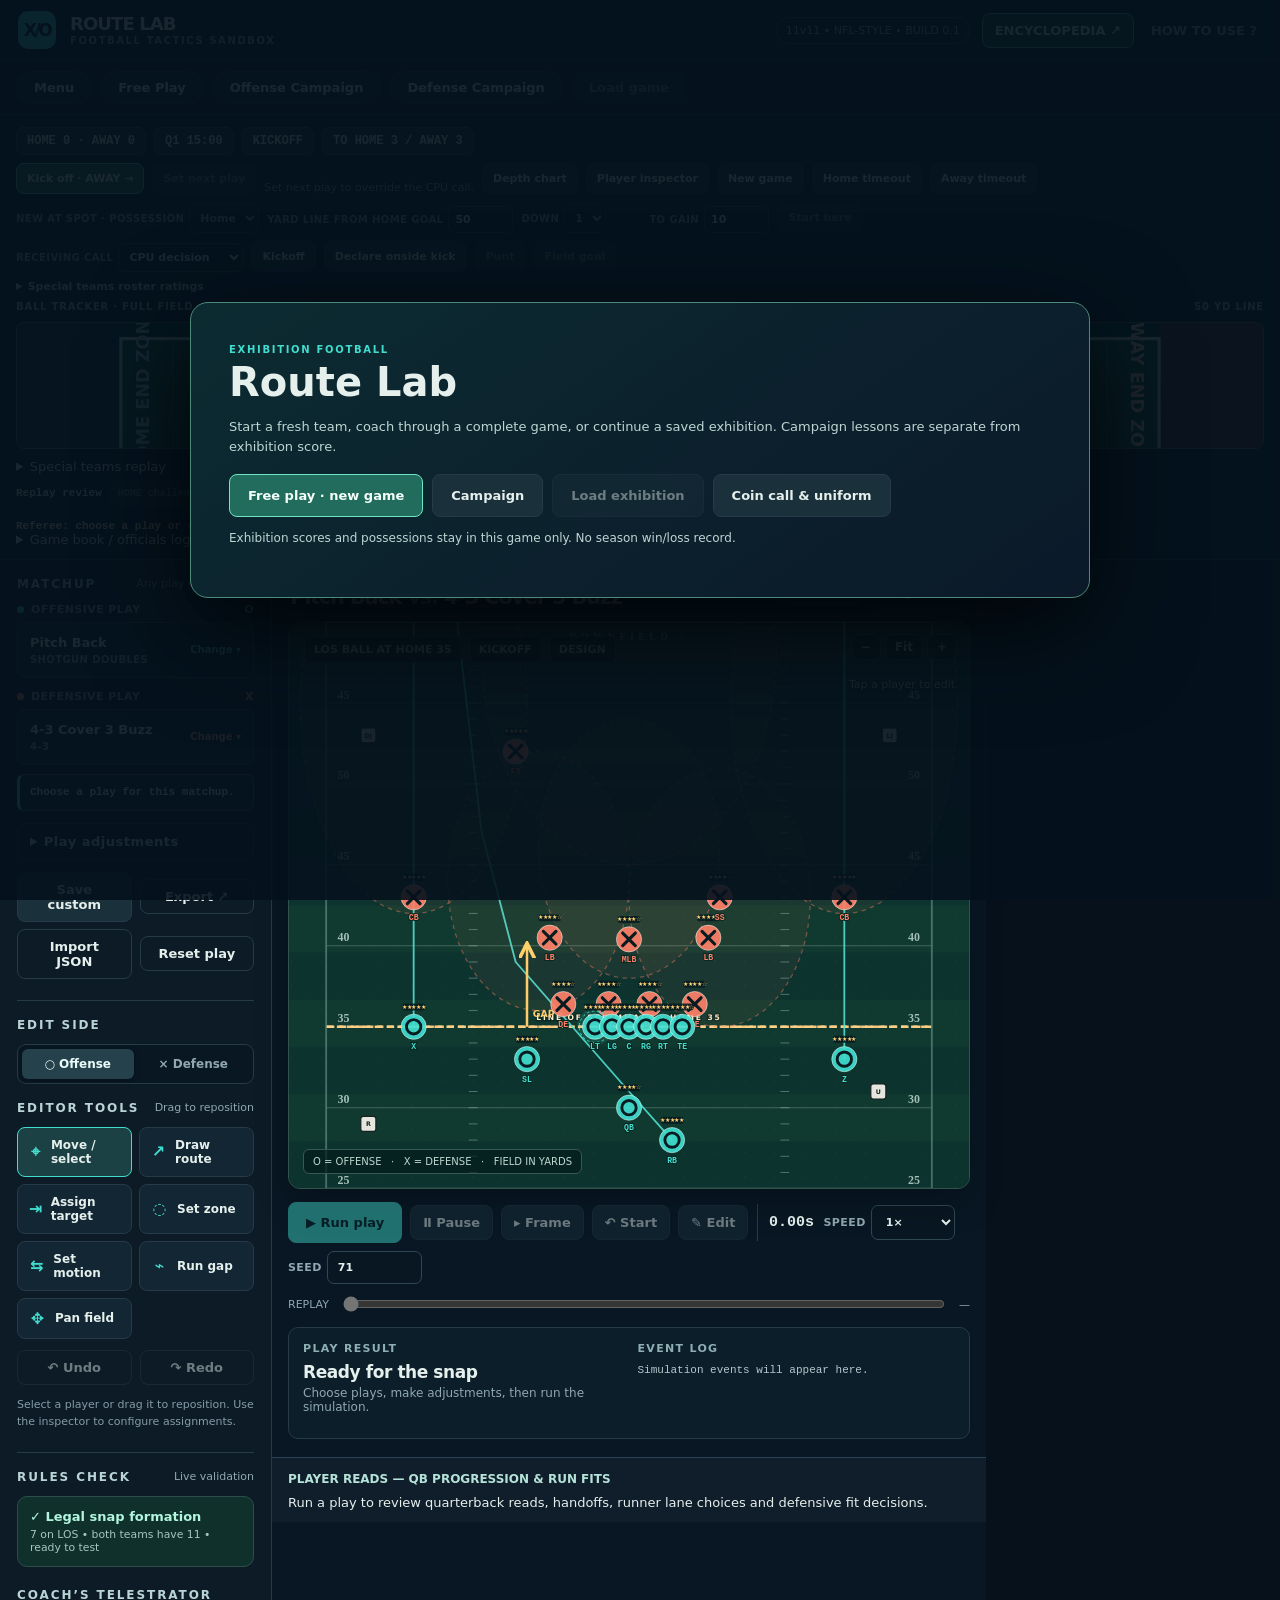
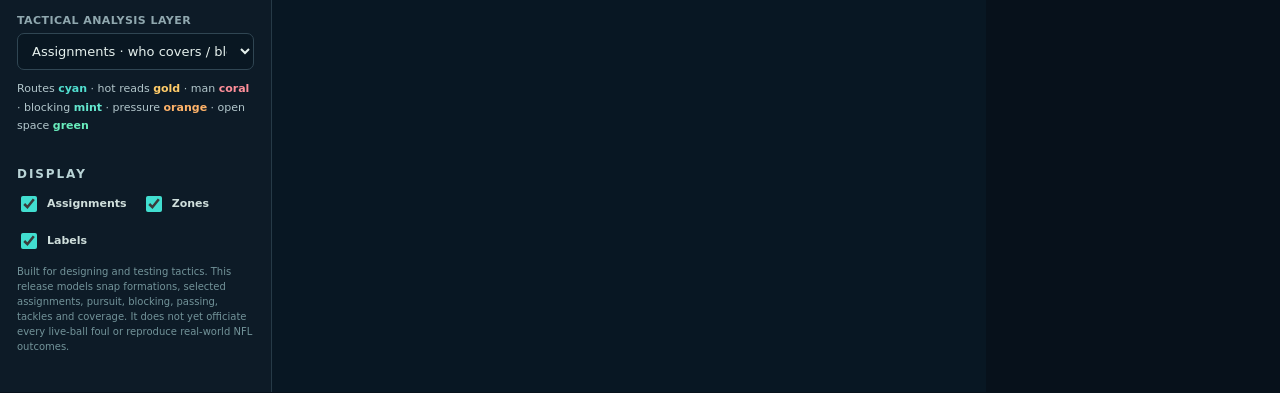
==== commit dff1cd8a: "Restore last playable Route Lab build" ====
--- a/route-lab/index.html
+++ b/route-lab/index.html
@@ -5,13 +5,13 @@
 <style>
 :root{--bg:#07111b;--panel:#0d1b27;--panel2:#112331;--border:#263a47;--text:#e5f0ed;--muted:#90a8af;--cyan:#41ded0;--red:#ff8068;--yellow:#ffcc69;--field:#0c332d;--field2:#124138;--glow:rgba(65,222,208,.14);font-family:Inter,ui-sans-serif,system-ui,-apple-system,"Segoe UI",sans-serif; color-scheme:dark}*{box-sizing:border-box}
 body{margin:0;background:var(--bg);color:var(--text);font-size:13px}button,input,select{font:inherit}button{cursor:pointer;border:1px solid var(--border);background:#1a303b;color:var(--text);padding:9px 12px;border-radius:8px;font-weight:650;transition:background .12s,border .12s}button:hover{background:#27404d;border-color:#50707c}button:disabled{opacity:.45;cursor:not-allowed}button:focus-visible,input:focus-visible,select:focus-visible{outline:2px solid var(--cyan);outline-offset:2px}input,select{width:100%;background:#091722;border:1px solid #304653;color:#e5f0ed;border-radius:7px;padding:9px 10px;min-width:0}input[type=range]{accent-color:var(--cyan);border:none;padding:0}input[type=checkbox]{accent-color:var(--cyan);width:16px;height:16px}label{display:block;color:var(--muted);font-size:11px;font-weight:700;margin:0 0 6px;letter-spacing:.04em;text-transform:uppercase}.app{display:flex;flex-direction:column;min-height:100vh}header{display:flex;align-items:center;gap:14px;padding:11px 18px;border-bottom:1px solid var(--border);background:#091723;position:relative;z-index:3}.mark{background:var(--cyan);color:#061920;border-radius:10px;width:38px;height:38px;display:grid;place-items:center;font-size:17px;font-weight:900;letter-spacing:-.14em;flex-shrink:0}.brand{display:flex;flex-direction:column;gap:1px}.brand b{font-size:18px;line-height:1.1;letter-spacing:-.05em}.brand small{font-size:10px;color:var(--muted);font-weight:700;letter-spacing:.16em}.header-right{margin-left:auto;display:flex;align-items:center;gap:12px}.release{font-size:11px;color:#94b7b1;border:1px solid #264f4b;padding:6px 9px;border-radius:30px}.linkish{background:none;border:none;padding:5px;color:var(--muted)}
-.workspace{display:grid;grid-template-columns:272px minmax(0,1fr);flex:1;min-height:0}.pane{background:var(--panel);border-right:1px solid var(--border);padding:17px;min-width:0}.inspector{border-right:none;border-left:1px solid var(--border);background:#0b1925}.sec{margin-bottom:21px}.section-title{display:flex;align-items:center;justify-content:space-between;gap:8px;margin-bottom:12px}.section-title h3{margin:0;font-size:12px;text-transform:uppercase;letter-spacing:.16em;color:#b9d4d6}.micro{color:var(--muted);font-size:11px}.field-label{display:flex;justify-content:space-between;gap:6px}.field-label .x{color:var(--cyan)}.field-label .o{color:var(--red)}.field-select{margin:0 0 12px}.field-select select{font-weight:700}.label-row{display:flex;align-items:center;gap:7px}.label-row .dot{width:7px;height:7px;border-radius:50%;display:inline-block}.dot.off{background:var(--cyan)}.dot.def{background:var(--red)}.seg{display:flex;gap:4px;background:#081722;padding:4px;border:1px solid var(--border);border-radius:9px}.seg button{flex:1;background:transparent;border:0;padding:8px;border-radius:6px;font-size:12px;color:var(--muted)}.seg button.active{background:#25414b;color:#e9fcf9;box-shadow:0 1px 5px #0004}.row{display:flex;gap:8px;align-items:center}.row>*{flex:1;min-width:0}.btn-ghost{background:none;border-color:var(--border)}.btn-accent{background:var(--cyan);border-color:var(--cyan);color:#04252b}.btn-accent:hover{background:#7af4e8;border-color:#7af4e8}.btn-danger{color:#ffad9c}.border-top{border-top:1px solid var(--border);padding-top:17px}.tool-grid{display:grid;grid-template-columns:repeat(2,1fr);gap:7px}.tool{background:#122633;display:flex;align-items:center;gap:8px;text-align:left;padding:10px}.tool b{font-size:12px}.tool .sym{width:19px;color:var(--cyan);font-size:16px;text-align:center}.tool.active{background:#1b4144;border-color:var(--cyan)}.help{color:#849ca5;font-size:11px;line-height:1.6}.muted{color:var(--muted)}.status{border:1px solid #2e4d4a;border-radius:10px;background:#10302c;padding:12px;color:#b2f6de}.status.bad{background:#362329;border-color:#814a4e;color:#ffc0b3}.status b{display:block;font-size:13px}.status ul{margin:7px 0 0;padding:0 0 0 18px;line-height:1.45}.status small{display:block;margin-top:4px;color:#a5c8bf}.sidebar-actions{display:flex;gap:7px;margin-top:10px}.sidebar-actions button{flex:1}.footer-note{color:#729399;font-size:10px;line-height:1.5}
+.workspace{display:grid;grid-template-columns:272px minmax(0,1fr) 294px;flex:1;min-height:0}.pane{background:var(--panel);border-right:1px solid var(--border);padding:17px;min-width:0}.inspector{border-right:none;border-left:1px solid var(--border);background:#0b1925}.sec{margin-bottom:21px}.section-title{display:flex;align-items:center;justify-content:space-between;gap:8px;margin-bottom:12px}.section-title h3{margin:0;font-size:12px;text-transform:uppercase;letter-spacing:.16em;color:#b9d4d6}.micro{color:var(--muted);font-size:11px}.field-label{display:flex;justify-content:space-between;gap:6px}.field-label .x{color:var(--cyan)}.field-label .o{color:var(--red)}.field-select{margin:0 0 12px}.field-select select{font-weight:700}.label-row{display:flex;align-items:center;gap:7px}.label-row .dot{width:7px;height:7px;border-radius:50%;display:inline-block}.dot.off{background:var(--cyan)}.dot.def{background:var(--red)}.seg{display:flex;gap:4px;background:#081722;padding:4px;border:1px solid var(--border);border-radius:9px}.seg button{flex:1;background:transparent;border:0;padding:8px;border-radius:6px;font-size:12px;color:var(--muted)}.seg button.active{background:#25414b;color:#e9fcf9;box-shadow:0 1px 5px #0004}.row{display:flex;gap:8px;align-items:center}.row>*{flex:1;min-width:0}.btn-ghost{background:none;border-color:var(--border)}.btn-accent{background:var(--cyan);border-color:var(--cyan);color:#04252b}.btn-accent:hover{background:#7af4e8;border-color:#7af4e8}.btn-danger{color:#ffad9c}.border-top{border-top:1px solid var(--border);padding-top:17px}.tool-grid{display:grid;grid-template-columns:repeat(2,1fr);gap:7px}.tool{background:#122633;display:flex;align-items:center;gap:8px;text-align:left;padding:10px}.tool b{font-size:12px}.tool .sym{width:19px;color:var(--cyan);font-size:16px;text-align:center}.tool.active{background:#1b4144;border-color:var(--cyan)}.help{color:#849ca5;font-size:11px;line-height:1.6}.muted{color:var(--muted)}.status{border:1px solid #2e4d4a;border-radius:10px;background:#10302c;padding:12px;color:#b2f6de}.status.bad{background:#362329;border-color:#814a4e;color:#ffc0b3}.status b{display:block;font-size:13px}.status ul{margin:7px 0 0;padding:0 0 0 18px;line-height:1.45}.status small{display:block;margin-top:4px;color:#a5c8bf}.sidebar-actions{display:flex;gap:7px;margin-top:10px}.sidebar-actions button{flex:1}.footer-note{color:#729399;font-size:10px;line-height:1.5}
 .center{display:flex;flex-direction:column;min-width:0;background:#081723}.center-head{padding:14px 18px 12px;display:flex;align-items:center;gap:12px;flex-wrap:wrap}.center-head h1{font-size:21px;margin:0;font-weight:790;letter-spacing:-.06em}.eyebrow{font-size:10px;font-weight:750;letter-spacing:.17em;color:var(--cyan)}.center-head .right{margin-left:auto;display:flex;align-items:center;gap:7px}.chip{background:#16302e;border:1px solid #2a5952;padding:6px 9px;border-radius:20px;font-size:11px;color:#bff4e8;font-weight:650}.field-shell{margin:0 16px;position:relative;border-radius:12px;border:1px solid #32534d;background:#0a2e2a;overflow:auto;scrollbar-width:thin;scrollbar-color:#376056 #0b2423;box-shadow:0 14px 35px #0003}.field-shell svg{display:block;width:100%;min-width:100%;height:auto;aspect-ratio:1080/900;user-select:none;touch-action:none}.field-shell svg .player{cursor:grab}.field-shell svg .player:active{cursor:grabbing}.overlay-top{pointer-events:none;position:absolute;left:15px;top:14px;display:flex;gap:7px;flex-wrap:wrap}.overlay-top span{background:#051b1bd9;border:1px solid #31514e;padding:6px 9px;border-radius:6px;color:#bde3da;font-size:11px;font-weight:700;backdrop-filter:blur(5px)}.overlay-bottom{position:absolute;bottom:14px;left:14px;pointer-events:none;background:#051b1bb5;color:#bfd6d0;padding:6px 9px;border-radius:6px;font-size:10px;border:1px solid #395950}.field-overlay-hint{pointer-events:none;position:absolute;top:56px;right:14px;max-width:45%;text-align:right;font-size:11px;color:#d3e9e2;text-shadow:0 1px 3px #000}
 .control-strip{margin:13px 16px 0;display:flex;gap:8px;align-items:center;flex-wrap:wrap}.control-strip button{white-space:nowrap}.control-strip .primary{background:var(--cyan);border-color:var(--cyan);color:#05272b;font-size:13px;padding:12px 17px}.control-strip .primary:hover{background:#7cf0e6}.control-strip .wide{min-width:70px}.simtime{font-family:ui-monospace,monospace;min-width:48px;font-size:15px;font-weight:750;font-variant-numeric:tabular-nums;text-align:center}.rate{width:84px}.seed{width:95px}.control-divider{width:1px;background:var(--border);align-self:stretch;margin:2px 1px}.timeline-box{margin:10px 16px 0;display:flex;align-items:center;gap:12px}.timeline-box input{flex:1}.timeline-box span{font-size:11px;color:var(--muted)}.events-box{margin:13px 16px 18px;border:1px solid var(--border);background:#0b1e2a;border-radius:10px;padding:14px;display:grid;grid-template-columns:1fr 1fr;gap:17px}.events-box h4{margin:0 0 7px;font-size:11px;letter-spacing:.12em;text-transform:uppercase;color:#8fafb3}.result-main{font-size:17px;font-weight:750;letter-spacing:-.025em;margin-bottom:4px}.result-meta{font-size:12px;color:var(--muted)}.event-log{max-height:130px;overflow:auto;font-family:ui-monospace,monospace;font-size:11px;line-height:1.55;color:#b2c9cc}.event-log div{padding:3px 0;border-bottom:1px solid #21333b}.event-log em{color:var(--cyan);font-style:normal;margin-right:8px}
 .inspector-title{display:flex;align-items:center;gap:10px;margin-bottom:15px}.player-badge{width:38px;height:38px;border:2px solid var(--cyan);color:var(--cyan);border-radius:50%;display:grid;place-items:center;font-size:23px;font-weight:900}.player-badge.def{border-color:var(--red);color:var(--red)}.inspector-title b{display:block;font-size:16px}.inspector-title small{color:var(--muted)}.two-fields{display:grid;grid-template-columns:1fr 1fr;gap:10px}.field-input{margin-bottom:12px}.field-input input[type=number]{font-variant-numeric:tabular-nums}.checks{display:flex;gap:15px;flex-wrap:wrap;margin:4px 0 12px}.checks label{display:flex;align-items:center;gap:7px;margin:0;font-size:11px;text-transform:none;letter-spacing:0;color:#cfdfdc}.pillline{display:flex;justify-content:space-between;gap:6px;align-items:center;margin:6px 0 10px}.pillline small{color:var(--muted)}.rule-note{padding:9px;background:#132a34;color:#b4c8c9;border-radius:8px;border:1px solid var(--border);line-height:1.5;font-size:11px}.assignment-list{border:1px solid var(--border);border-radius:9px;overflow:hidden}.assignment{width:100%;display:flex;align-items:center;gap:7px;text-align:left;padding:7px 8px;border:0;border-bottom:1px solid #223443;border-radius:0;background:#102330}.assignment:last-child{border-bottom:0}.assignment:hover,.assignment.sel{background:#24504f}.assignment span{width:22px;font-weight:850;color:var(--cyan);font-size:12px}.assignment.def span{color:var(--red)}.assignment strong{flex:1;font-size:11px}.assignment small{font-size:10px;color:var(--muted);max-width:100px;overflow:hidden;text-overflow:ellipsis;white-space:nowrap}.side-foot{margin-top:14px}
 .field-shell.zoomed{max-height:80vh}.zoom-controls{position:absolute;top:12px;right:12px;display:flex;gap:4px;z-index:2}.zoom-controls button{padding:5px 9px;font-size:12px;border-color:#3b655e;background:#072422db;min-width:27px}.zoom-controls button:hover{background:#265850}.field-shell svg{cursor:crosshair}
-@media(max-width:1260px){.workspace{grid-template-columns:235px minmax(0,1fr)}.pane{padding:12px}.tool{padding:9px 6px}.tool b{font-size:11px}.field-shell{margin:0 10px}.center-head{padding:12px}.control-strip,.timeline-box,.events-box{margin-left:10px;margin-right:10px}}
-@media(max-width:1000px){.workspace{display:grid;grid-template-columns:220px minmax(0,1fr)}.inspector>.sec{margin-bottom:6px}.field-shell svg{max-height:calc(100vh - 100px)}.center-head h1{font-size:18px}}
+@media(max-width:1260px){.workspace{grid-template-columns:235px minmax(0,1fr) 252px}.pane{padding:12px}.tool{padding:9px 6px}.tool b{font-size:11px}.field-shell{margin:0 10px}.center-head{padding:12px}.control-strip,.timeline-box,.events-box{margin-left:10px;margin-right:10px}}
+@media(max-width:1000px){.workspace{display:grid;grid-template-columns:220px minmax(0,1fr)}.inspector{grid-column:1/-1;border-left:0;border-top:1px solid var(--border);display:grid;grid-template-columns:1fr 1fr;gap:14px}.inspector>.sec{margin-bottom:6px}.field-shell svg{max-height:calc(100vh - 100px)}.center-head h1{font-size:18px}}
 @media(max-width:720px){header{padding:10px 12px}.release{display:none}.workspace{display:flex;flex-direction:column}.pane.left-pane{order:2;border-right:0;border-top:1px solid var(--border)}.center{order:1}.inspector{order:3;display:block}.center-head{padding:12px}.center-head h1{font-size:19px}.center-head .right{margin-left:0;width:100%}.field-shell{border-radius:0;margin:0;border-left:0;border-right:0}.overlay-top{top:6px;left:7px;gap:4px}.overlay-top span{padding:4px 6px;font-size:9px}.overlay-bottom{bottom:6px;left:7px;font-size:9px}.field-overlay-hint{top:7px;right:8px;font-size:9px}.control-strip{margin:10px 8px 0;gap:6px}.control-strip button{padding:9px 10px;font-size:11px}.control-strip .primary{padding:9px 13px}.control-strip .control-divider{display:none}.timeline-box,.events-box{margin-left:8px;margin-right:8px}.events-box{grid-template-columns:1fr;gap:11px}.pane.left-pane{display:grid;grid-template-columns:1fr 1fr;gap:12px}.pane.left-pane>.sec{margin-bottom:0}.pane.left-pane>.sec.full{grid-column:1/-1}.inspector{padding:14px}.field-shell svg{max-height:none}.footer-note{font-size:10px}}
 @media(max-width:420px){.pane.left-pane{grid-template-columns:1fr}.pane.left-pane>.sec{grid-column:1/-1}.header-right .linkish{display:none}.rate{width:72px}.seed{width:75px}.control-strip .wide{min-width:58px}}
 
@@ -32,7 +32,7 @@
 @media(max-width:720px){.ency-overlay{padding:0}.ency-window{height:100dvh;width:100%;border-radius:0}.ency-body{grid-template-columns:1fr;grid-template-rows:42% 58%}.ency-results{border-right:0;border-bottom:1px solid #314754}.ency-article{padding:15px}.ency-head{padding:12px}.ency-searchbox{padding:8px}.ency-head h2{font-size:17px}.coach-content{max-height:320px}}
 .rating-editor{margin:15px 0 3px;border:1px solid #345362;border-radius:9px;padding:10px;background:#0c2330}.rating-editor summary{cursor:pointer;font-size:11px;font-weight:850;color:#a4eae4;letter-spacing:.09em}.rating-grid{display:grid;grid-template-columns:repeat(2,minmax(0,1fr));gap:6px;margin-top:14px}.rating-grid .field-input{margin:0}.rating-grid input{padding:7px}.coach-legend{padding:10px 0;color:#b2c6cb;line-height:1.7;font-size:11px}.scrimmage-scout{background:#11313d;border:1px solid #346479;border-radius:10px;margin:12px 0;padding:12px;color:#c9eeef}.scrimmage-scout b{color:#ffde9e;letter-spacing:.12em}.scrimmage-scout p{margin:6px 0;line-height:1.55}.scrimmage-scout small{color:#8bd9d1}
 .move-report{margin-top:10px;font-size:11px;color:#abc9c6}.move-report b{color:#8ef2d4}.move-report div{margin-top:4px}
-.game-controls #nextBtn{background:#216c5c;border-color:#70e5c3;color:#f3fffa;font-weight:850}.game-panel{padding:12px 16px;background:#0b1b27;border-bottom:1px solid #32534d}.game-panel[hidden]{display:none}.scorebar,.game-controls{display:flex;gap:8px;align-items:center;flex-wrap:wrap;margin-bottom:7px}.scorebar{font:700 12px ui-monospace,monospace;color:#d5f5e8}.scorebar>*{padding:6px 10px;background:#10312f;border:1px solid #315b53;border-radius:7px}.game-controls button{padding:7px 10px;font-size:11px}.game-controls label{display:flex;align-items:center;gap:5px;margin:0;font-size:10px}.game-controls input,.game-controls select{width:auto;max-width:125px;padding:6px;font-size:11px}.game-controls #spotYard,.game-controls #spotGain{width:65px}#fullField{display:block;width:100%;height:auto;max-height:none;border:1px solid #4c7261;border-radius:8px;background:#0f4937;cursor:crosshair}.specialist-details{margin:5px 0 8px;color:#bedbd6}.specialist-details summary{cursor:pointer;font-weight:750;font-size:11px}.specialist-grid{display:grid;grid-template-columns:repeat(auto-fit,minmax(210px,1fr));gap:7px;padding:8px 0}.specialist-card{background:#102d33;border:1px solid #33555a;border-radius:7px;padding:8px}.specialist-card strong{display:block;margin-bottom:5px;font-size:11px}.specialist-card label{display:inline-flex;gap:4px;align-items:center;margin-right:7px;font-size:9px}.specialist-card input{width:48px;padding:4px}.game-book{max-height:150px;overflow:auto;font:11px/1.5 ui-monospace,monospace;color:#b4d5ca}.game-book div{padding:2px 0;border-top:1px solid #2c4e4a}.official-call{margin-top:6px;color:#ffdaa1;font:700 11px ui-monospace,monospace}.advance-prompt{display:flex;align-items:center;gap:10px;flex-wrap:wrap;margin-top:8px;padding:8px 10px;border:1px solid #527b68;border-radius:8px;background:#102d2a;color:#dcf5e8;font-size:11px;font-weight:700}.advance-prompt[hidden]{display:none}.advance-prompt button{background:#216c5c;border-color:#70e5c3;color:#f3fffa;font-weight:850}.officiating-choice{display:flex;align-items:center;gap:7px;flex-wrap:wrap;margin:7px 0;color:#d9e9d8;font:700 11px ui-monospace,monospace}.officiating-choice[hidden]{display:none}.officiating-choice button{font-size:10px;padding:6px 8px}.officiating-choice .micro{flex-basis:100%;color:#b8d1cb}
+.game-controls #nextBtn{background:#216c5c;border-color:#70e5c3;color:#f3fffa;font-weight:850}.game-panel{padding:12px 16px;background:#0b1b27;border-bottom:1px solid #32534d}.game-panel[hidden]{display:none}.scorebar,.game-controls{display:flex;gap:8px;align-items:center;flex-wrap:wrap;margin-bottom:7px}.scorebar{font:700 12px ui-monospace,monospace;color:#d5f5e8}.scorebar>*{padding:6px 10px;background:#10312f;border:1px solid #315b53;border-radius:7px}.game-controls button{padding:7px 10px;font-size:11px}.game-controls label{display:flex;align-items:center;gap:5px;margin:0;font-size:10px}.game-controls input,.game-controls select{width:auto;max-width:125px;padding:6px;font-size:11px}.game-controls #spotYard,.game-controls #spotGain{width:65px}#fullField{display:block;width:100%;height:auto;max-height:230px;border:1px solid #4c7261;border-radius:8px;background:#0f4937;cursor:crosshair}.specialist-details{margin:5px 0 8px;color:#bedbd6}.specialist-details summary{cursor:pointer;font-weight:750;font-size:11px}.specialist-grid{display:grid;grid-template-columns:repeat(auto-fit,minmax(210px,1fr));gap:7px;padding:8px 0}.specialist-card{background:#102d33;border:1px solid #33555a;border-radius:7px;padding:8px}.specialist-card strong{display:block;margin-bottom:5px;font-size:11px}.specialist-card label{display:inline-flex;gap:4px;align-items:center;margin-right:7px;font-size:9px}.specialist-card input{width:48px;padding:4px}.game-book{max-height:150px;overflow:auto;font:11px/1.5 ui-monospace,monospace;color:#b4d5ca}.game-book div{padding:2px 0;border-top:1px solid #2c4e4a}.official-call{margin-top:6px;color:#ffdaa1;font:700 11px ui-monospace,monospace}.advance-prompt{display:flex;align-items:center;gap:10px;flex-wrap:wrap;margin-top:8px;padding:8px 10px;border:1px solid #527b68;border-radius:8px;background:#102d2a;color:#dcf5e8;font-size:11px;font-weight:700}.advance-prompt[hidden]{display:none}.advance-prompt button{background:#216c5c;border-color:#70e5c3;color:#f3fffa;font-weight:850}.officiating-choice{display:flex;align-items:center;gap:7px;flex-wrap:wrap;margin:7px 0;color:#d9e9d8;font:700 11px ui-monospace,monospace}.officiating-choice[hidden]{display:none}.officiating-choice button{font-size:10px;padding:6px 8px}.officiating-choice .micro{flex-basis:100%;color:#b8d1cb}
 
 /* Exhibition start flow */
 .start-overlay[hidden],.start-pane[hidden],#coinActions[hidden],#coinChoice[hidden],#coinChoiceLabel[hidden],.campaign-nav button[hidden]{display:none!important}
@@ -45,7 +45,7 @@
 .playbook-picker{width:100%;display:flex;align-items:center;justify-content:space-between;gap:10px;text-align:left;padding:11px 12px;background:#0b202b;border-color:#304953;min-height:56px}.playbook-picker>span{display:flex;flex-direction:column;gap:4px;min-width:0}.playbook-picker b{font-size:13px;color:#f1f8f5;overflow:hidden;text-overflow:ellipsis;white-space:nowrap}.playbook-picker small{font-size:10px;color:#9db5bb;font-weight:600;letter-spacing:.04em;text-transform:uppercase}.playbook-picker>strong{font-size:10px;white-space:nowrap;color:#73e5d7}.defense-picker>strong{color:#ff9e89}
 .playbook-dialog{width:min(880px,calc(100vw - 24px));max-width:none;max-height:calc(100dvh - 24px);padding:0;overflow:hidden;border:1px solid #3b625e;border-radius:16px;background:#0c1d28;color:var(--text);box-shadow:0 28px 90px #000b}.playbook-dialog::backdrop{background:#030a0fd9;backdrop-filter:blur(5px)}.playbook-window{display:flex;flex-direction:column;max-height:calc(100dvh - 26px);background:linear-gradient(145deg,#102632,#0a1824)}.playbook-header{display:flex;align-items:flex-start;justify-content:space-between;gap:18px;padding:22px 24px 15px!important;border:0!important;border-bottom:1px solid #263d49!important;background:transparent!important;position:static!important}.playbook-header h2{font-size:24px;margin:5px 0}.playbook-header p{font-size:12px;color:#a6bec1;margin:0}.playbook-close{width:37px;height:37px;padding:0;font-size:17px}.playbook-side-tabs{display:flex;gap:8px;padding:12px 24px 0}.playbook-side-tabs button{background:#0d202b}.playbook-side-tabs button.active[data-book-side=offense]{border-color:var(--cyan);color:#82f6e5;background:#153b3a}.playbook-side-tabs button.active[data-book-side=defense]{border-color:#ff8068;color:#ffb09e;background:#40282a}.playbook-search-label{padding:13px 24px 8px;margin:0}.playbook-search-label input{margin-top:6px;text-transform:none;letter-spacing:0}.playbook-formation-tabs{display:flex;gap:7px;padding:8px 24px 12px;overflow-x:auto;border-bottom:1px solid #243a45;scrollbar-width:thin}.playbook-formation-tabs button{white-space:nowrap;background:#10232e;border-radius:20px;padding:7px 12px;font-size:11px}.playbook-formation-tabs button.active{border-color:#60ddcb;background:#1a4943;color:#d8fff7}.playbook-list-head{display:flex;align-items:center;justify-content:space-between;padding:13px 24px 8px;color:#b4c9c8}.playbook-list-head span{font-size:11px;color:#89a5aa}.playbook-list{overflow:auto;padding:4px 24px 24px;display:grid;grid-template-columns:repeat(2,minmax(0,1fr));gap:9px;min-height:180px}.playbook-card{display:flex;flex-direction:column;align-items:stretch;text-align:left;gap:6px;padding:12px 14px;background:#10232f;border-color:#2d4652;min-height:90px}.playbook-card:hover,.playbook-card.current{background:#173a3c;border-color:#54cfbd}.playbook-card.defense-card:hover,.playbook-card.defense-card.current{background:#3b292d;border-color:#ef8879}.playbook-card-head{display:flex;justify-content:space-between;gap:12px;align-items:center}.playbook-card-head b{font-size:13px}.playbook-card-head small{font-size:9px;letter-spacing:.08em;text-transform:uppercase;color:#73e5d7;white-space:nowrap}.defense-card .playbook-card-head small{color:#ff9e89}.playbook-card>span:last-child{font-size:11px;line-height:1.45;color:#a6bdc1;font-weight:500}.playbook-card em{font-style:normal;color:#f8d290;font-size:9px;text-transform:uppercase;letter-spacing:.08em}.playbook-empty{grid-column:1/-1;text-align:center;padding:30px;color:#9db5bb}
 @media(max-width:600px){.playbook-dialog{width:100vw;max-height:100dvh;height:100dvh;border-radius:0;border-left:0;border-right:0}.playbook-window{max-height:100dvh;height:100dvh}.playbook-header{padding:18px 16px 12px!important}.playbook-header h2{font-size:21px}.playbook-side-tabs,.playbook-formation-tabs{padding-left:16px;padding-right:16px}.playbook-search-label{padding:12px 16px 6px}.playbook-list-head{padding-left:16px;padding-right:16px}.playbook-list{padding:4px 16px 20px;grid-template-columns:1fr;gap:7px}.playbook-card{min-height:78px}}
-.kick-command{margin:8px 16px;display:flex;align-items:center;gap:7px;flex-wrap:wrap;padding:9px 11px;border:1px solid #365a56;border-radius:9px;background:#0b2028}.kick-command-title{display:flex;flex-direction:column;gap:3px;min-width:190px;margin-right:auto}.kick-command-title b{font-size:10px;letter-spacing:.12em;color:#8ee8d2}.kick-command label{display:flex;align-items:center;gap:5px;margin:0}.kick-command select{width:auto;max-width:140px}.kick-command button{padding:8px 10px}.kick-command .specialist-details{margin:0}.kick-replay-controls{display:flex;align-items:center;gap:10px;margin:8px 16px 0}.kick-replay-controls[hidden]{display:none}.kick-replay-controls input{max-width:300px}.kick-frame-label{display:block;min-height:16px;margin:2px 16px;color:#bfe5d7;font:700 11px ui-monospace,monospace}
+.play-adjustments{margin:12px 0;border:1px solid var(--border);border-radius:9px;background:#0b1c27}.play-adjustments>summary{cursor:pointer;padding:10px 12px;font-weight:800;color:#c8ece4;letter-spacing:.04em}.adjustment-content{display:grid;grid-template-columns:1fr 1fr;gap:14px;padding:0 12px 12px}.adjustment-content section{border-top:1px solid var(--border);padding-top:10px}.adjustment-content section>b{display:block;margin-bottom:8px;color:#b7d8d1}.adjustment-content small{display:block;color:var(--muted);margin-top:6px}.utility-dialog{width:min(760px,calc(100vw - 24px));max-height:88vh;overflow:auto;background:#0a1927;color:var(--text);border:1px solid #397166;border-radius:14px;padding:16px;box-shadow:0 20px 100px #000b}.utility-dialog::backdrop{background:#020b12d9;backdrop-filter:blur(3px)}.utility-head{display:flex;align-items:center;justify-content:space-between;gap:10px;border-bottom:1px solid var(--border);padding-bottom:12px;margin-bottom:12px}.utility-head h2{margin:4px 0 0;font-size:20px}.utility-dialog .inspector{display:block;border:0;padding:0;background:transparent;max-height:68vh;overflow:auto}.utility-dialog .inspector>.sec{margin-bottom:14px}.game-panel{padding:12px 16px;border-bottom:1px solid var(--border);background:#091723}.game-controls{display:flex;align-items:end;gap:8px;flex-wrap:wrap;margin:8px 0}.game-controls label{min-width:120px}.game-controls button{padding:8px 10px}.ball-tracker{display:block;width:100%;height:auto;max-height:96px;background:#0a2e2a;border:1px solid #31554b;border-radius:8px;margin:10px 0}.tracker-caption{display:flex;justify-content:space-between;color:#9fc5b8;font-size:10px;font-weight:800;letter-spacing:.08em}.tracker-review{display:flex;align-items:center;gap:8px;flex-wrap:wrap}.tracker-review input{max-width:220px;flex:1}@media(max-width:600px){.adjustment-content{grid-template-columns:1fr}.utility-dialog{padding:12px}.game-panel{padding:8px}.game-controls label{min-width:105px}}
 </style></head>
 <body><div id="startupFallback" role="alert" style="padding:13px 17px;background:#382821;color:#ffe3b7;border-bottom:2px solid #d69e47;font:600 14px/1.5 system-ui,sans-serif;position:relative;z-index:20">The game has not started. If you opened this attachment in an iPhone Files or ChatGPT preview, that viewer may block JavaScript. Open this HTML in a full browser or use a hosted link. The plays and players are inside this file, but require JavaScript to load.</div><div class="app">
 <header><div class="mark">X/O</div><div class="brand"><b>ROUTE LAB</b><small>FOOTBALL TACTICS SANDBOX</small></div><div class="header-right"><span class="release">11v11 • NFL-STYLE • BUILD 0.1</span><button id="encyBtn" aria-haspopup="dialog">ENCYCLOPEDIA ↗</button><button class="linkish" id="helpBtn">HOW TO USE ?</button></div></header>
@@ -62,8 +62,8 @@
 <div class="campaign-lesson"><div class="eyebrow" id="campaignKicker"></div><h2 id="campaignTitle"></h2><div class="campaign-role" id="campaignRole"></div><p id="campaignDetail"></p><p class="campaign-task"><b>YOUR CHALLENGE</b> <span id="campaignTask"></span></p><details><summary>Coaching hint</summary><p id="campaignHint"></p></details><div id="scrimmageScout" class="scrimmage-scout" aria-live="polite"></div><div class="campaign-feedback" id="campaignFeedback"></div><div id="clinicPanel" aria-label="Interactive lesson clinic"></div></div>
 <div class="campaign-control"><div class="micro">LESSON PROGRESS</div><div id="campaignStageList" class="campaign-stages"></div><div class="campaign-score" id="campaignScore"></div><button id="campaignRestartBtn">↶ Restart lesson</button><button id="campaignNextBtn" class="campaign-next" disabled>Next lesson →</button></div>
 </section>
-<section id="gamePanel" class="game-panel" aria-label="Simulation control"><div class="panel-kicker">SIMULATION CONTROL</div><div class="scorebar"><strong id="gameScore">HOME 0 · AWAY 0</strong><span id="gameClock">Q1 15:00</span><span id="gameSituation">1 &amp; 10 · 50</span><span id="gameTimeouts">TO 3 / 3</span></div><div class="game-controls"><button id="nextBtn" class="primary">Next play →</button><button id="continueBtn" disabled>Set next play</button><span class="micro">Set next play to override the CPU call.</span><button id="depthBtn">Depth chart</button><button id="inspectBtn">Player inspector</button><button id="newGameBtn">New game</button><button id="timeoutHomeBtn">Home timeout</button><button id="timeoutAwayBtn">Away timeout</button></div><div class="game-controls"><label>New at spot · possession <select id="spotTeam"><option value="home">Home</option><option value="away">Away</option></select></label><label>Yard line from home goal <input id="spotYard" type="number" min="1" max="99" value="50"></label><label>Down <select id="spotDown"><option>1</option><option>2</option><option>3</option><option>4</option></select></label><label>To gain <input id="spotGain" type="number" min="1" max="99" value="10"></label><button id="startSpotBtn">Start here</button></div><div class="tracker-caption"><span>BALL TRACKER · FULL FIELD</span><span id="trackerSpot">50 YD LINE</span></div><svg id="fullField" class="ball-tracker" viewBox="0 0 1200 270" role="img" aria-label="Ball position tracker across the full field"></svg><div id="officiatingChoice" class="officiating-choice" hidden><strong>Penalty decision</strong><button id="penaltyAcceptBtn">Accept flag</button><button id="penaltyDeclineBtn">Decline flag</button><span id="penaltyEvidence" class="micro"></span></div><div class="officiating-choice"><strong>Replay review</strong><button id="homeChallengeBtn" disabled>HOME challenge spot</button><button id="awayChallengeBtn" disabled>AWAY challenge spot</button><span id="reviewEvidence" class="micro"></span></div><div id="officialCall" class="official-call" aria-live="polite">Referee: choose a play or start at any yard line.</div><div id="advancePrompt" class="advance-prompt" hidden><span>Result recorded. Continue when ready; the CPU chooses the next call.</span><button id="advancePlayBtn" class="primary">Continue to next play →</button></div><details><summary>Game book / officials log</summary><div id="gameBook" class="game-book"></div></details></section>
-<div class="workspace" aria-label="Play maker and drawing"><div class="workspace-title"><span class="eyebrow">PLAY MAKER &amp; DRAWING</span><span class="micro">Choose O/X calls, set assignments, then run the live simulation</span></div>
+<section id="gamePanel" class="game-panel" aria-label="Game controls"><div class="scorebar"><strong id="gameScore">HOME 0 · AWAY 0</strong><span id="gameClock">Q1 15:00</span><span id="gameSituation">1 &amp; 10 · 50</span><span id="gameTimeouts">TO 3 / 3</span></div><div class="game-controls"><button id="nextBtn" class="primary">Next play →</button><button id="continueBtn" disabled>Set next play</button><span class="micro">Set next play to override the CPU call.</span><button id="depthBtn">Depth chart</button><button id="inspectBtn">Player inspector</button><button id="newGameBtn">New game</button><button id="timeoutHomeBtn">Home timeout</button><button id="timeoutAwayBtn">Away timeout</button></div><div class="game-controls"><label>New at spot · possession <select id="spotTeam"><option value="home">Home</option><option value="away">Away</option></select></label><label>Yard line from home goal <input id="spotYard" type="number" min="1" max="99" value="50"></label><label>Down <select id="spotDown"><option>1</option><option>2</option><option>3</option><option>4</option></select></label><label>To gain <input id="spotGain" type="number" min="1" max="99" value="10"></label><button id="startSpotBtn">Start here</button></div><div class="game-controls"><label>Receiving call <select id="kickChoice"><option value="auto">CPU decision</option><option value="return">Return kick</option><option value="fairCatch">Signal fair catch</option></select></label><button id="kickoffBtn">Kickoff</button><button id="onsideBtn">Declare onside kick</button><button id="puntBtn">Punt</button><button id="fieldGoalBtn">Field goal</button><button id="extraPointBtn" hidden>Extra point</button><button id="twoPointBtn" hidden>Two-point play</button></div><details class="specialist-details"><summary>Special teams roster ratings</summary><div id="specialistEditor"></div></details><div class="tracker-caption"><span>BALL TRACKER · FULL FIELD</span><span id="trackerSpot">50 YD LINE</span></div><svg id="fullField" class="ball-tracker" viewBox="0 0 1200 120" role="img" aria-label="Ball position tracker across the full field"></svg><details class="tracker-review" id="kickReview"><summary>Special teams replay</summary><button id="kickReplayBtn" disabled>▶ Play replay</button><input id="kickTimeline" type="range" min="0" max="0" value="0" disabled aria-label="Kick replay frame"><span id="kickFrameLabel" class="micro">No kick replay</span></details><div id="officiatingChoice" class="officiating-choice" hidden><strong>Penalty decision</strong><button id="penaltyAcceptBtn">Accept flag</button><button id="penaltyDeclineBtn">Decline flag</button><span id="penaltyEvidence" class="micro"></span></div><div class="officiating-choice"><strong>Replay review</strong><button id="homeChallengeBtn" disabled>HOME challenge spot</button><button id="awayChallengeBtn" disabled>AWAY challenge spot</button><span id="reviewEvidence" class="micro"></span></div><div id="officialCall" class="official-call" aria-live="polite">Referee: choose a play or start at any yard line.</div><div id="advancePrompt" class="advance-prompt" hidden><span>Result recorded. Continue when ready; the CPU chooses the next call.</span><button id="advancePlayBtn" class="primary">Continue to next play →</button></div><details><summary>Game book / officials log</summary><div id="gameBook" class="game-book"></div></details></section>
+<div class="workspace">
 <aside class="pane left-pane">
  <section class="sec full"><div class="section-title"><h3>Matchup</h3><span class="micro">Any play vs. any play</span></div>
  <div class="field-select"><label class="field-label"><span class="label-row"><i class="dot off"></i>OFFENSIVE PLAY</span><span class="x">O</span></label><select id="offPreset" hidden aria-hidden="true" tabindex="-1"></select><button id="offPlaybookBtn" class="playbook-picker offense-picker" type="button" aria-haspopup="dialog"><span><b id="offPlayName">Choose offense</b><small id="offPlayFormation">Formation playbook</small></span><strong>Change ▾</strong></button></div>
@@ -84,11 +84,10 @@
  <section class="sec full"><div class="section-title"><h3>Coach’s telestrator</h3></div><label for="coachLayer">Tactical analysis layer</label><select id="coachLayer" aria-label="Coaching visualization layer"><option value="assignments">Assignments · who covers / blocks whom</option><option value="coverage">Coverage shell · man and zones</option><option value="protection">Protection · blocks and pressure</option><option value="pressure">Pressure paths · rush and blitz</option><option value="run-fits">Run fits · tackle lanes</option><option value="open-space">Open turf · coverage holes</option><option value="matchups">Matchup leverage · attribute advantage</option><option value="off">Hide coaching layer</option></select><div class="coach-legend">Routes <b style="color:#51decf">cyan</b> · hot reads <b style="color:#ffcc69">gold</b> · man <b style="color:#ff8f9a">coral</b> · blocking <b style="color:#64e7ce">mint</b> · pressure <b style="color:#ffb369">orange</b> · open space <b style="color:#69edbd">green</b></div></section><section class="sec full"><div class="section-title"><h3>Display</h3></div><div class="checks"><label><input id="routesToggle" type="checkbox" checked> Assignments</label><label><input id="zonesToggle" type="checkbox" checked> Zones</label><label><input id="labelsToggle" type="checkbox" checked> Labels</label></div><p class="footer-note">Built for designing and testing tactics. This release models snap formations, selected assignments, pursuit, blocking, passing, tackles and coverage. It does not yet officiate every live-ball foul or reproduce real-world NFL outcomes.</p></section>
 </aside>
 <main class="center">
- <div class="center-head"><div><div class="eyebrow">PLAY FIELD</div><h1 id="matchupTitle">Shotgun Mesh <span class="muted">vs.</span> 4–3 Cover 2</h1></div><div class="right"><span class="chip" id="modeChip">EDIT MODE</span><button id="copyBtn" class="btn-ghost" title="Duplicate editable play">Duplicate</button></div></div>
- <div class="kick-command"><div class="kick-command-title"><b>SPECIAL TEAMS · MAIN FIELD</b><span id="kickPrompt" class="micro">Kickoff, punt, field goal, or conversion calls appear when available.</span></div><label>Return <select id="kickChoice"><option value="auto">CPU decision</option><option value="return">Return kick</option><option value="fairCatch">Signal fair catch</option></select></label><button id="kickoffBtn">Run kickoff</button><button id="onsideBtn">Onside kick</button><button id="puntBtn">Punt</button><button id="fieldGoalBtn">Field goal</button><button id="extraPointBtn">Extra point</button><button id="twoPointBtn">Go for two</button><details class="specialist-details"><summary>Specialists</summary><div id="specialistEditor"></div></details></div>
+ <div class="center-head"><div><div class="eyebrow">TACTICAL WORKSPACE</div><h1 id="matchupTitle">Shotgun Mesh <span class="muted">vs.</span> 4–3 Cover 2</h1></div><div class="right"><span class="chip" id="modeChip">EDIT MODE</span><button id="copyBtn" class="btn-ghost" title="Duplicate editable play">Duplicate</button></div></div>
  <div class="field-shell"><svg id="field" viewBox="0 0 1080 900" aria-label="Interactive football tactics field with twenty-two players" role="img"></svg>
- <div class="zoom-controls"><button id="zoomOut" aria-label="Zoom out">−</button><button id="zoomFit" aria-label="Fit whole field">Fit</button><button id="zoomIn" aria-label="Zoom in">+</button></div><div class="overlay-top"><span>LOS <strong id="losLabel">50</strong></span><span id="downLabel">1ST &amp; 10</span><span id="viewLabel">DESIGN</span></div><div class="field-overlay-hint" id="fieldHint">Tap a player to edit</div><div class="overlay-bottom">O = OFFENSE &nbsp; · &nbsp; X = DEFENSE &nbsp; · &nbsp; FIELD IN YARDS</div></div><div id="kickFrameLabel" class="kick-frame-label" hidden></div>
- <div class="kick-replay-controls" id="kickReview" hidden><button id="kickReplayBtn" disabled>▶ Play kick</button><input id="kickTimeline" type="range" min="0" max="0" value="0" disabled aria-label="Kick replay frame"></div><div class="control-strip"><button class="primary" id="runBtn">▶ Run play</button><button class="wide" id="pauseBtn" disabled>Ⅱ Pause</button><button class="wide" id="stepBtn" disabled>▸ Frame</button><button class="wide" id="rewindBtn" disabled>↶ Start</button><button class="wide" id="editBtn" disabled>✎ Edit</button><span class="control-divider"></span><span class="simtime" id="clock">0.00s</span><label style="display:flex;align-items:center;gap:5px;margin:0"><span>Speed</span><select class="rate" id="speedSelect"><option value=".25">¼×</option><option value=".5">½×</option><option value="1" selected>1×</option><option value="2">2×</option><option value="4">4×</option></select></label><label style="display:flex;align-items:center;gap:5px;margin:0"><span>Seed</span><input id="seedInput" class="seed" type="number" min="1" max="999999999" value="71"/></label></div>
+ <div class="zoom-controls"><button id="zoomOut" aria-label="Zoom out">−</button><button id="zoomFit" aria-label="Fit whole field">Fit</button><button id="zoomIn" aria-label="Zoom in">+</button></div><div class="overlay-top"><span>LOS <strong id="losLabel">50</strong></span><span id="downLabel">1ST &amp; 10</span><span id="viewLabel">DESIGN</span></div><div class="field-overlay-hint" id="fieldHint">Tap a player to edit</div><div class="overlay-bottom">O = OFFENSE &nbsp; · &nbsp; X = DEFENSE &nbsp; · &nbsp; FIELD IN YARDS</div></div>
+ <div class="control-strip"><button class="primary" id="runBtn">▶ Run play</button><button class="wide" id="pauseBtn" disabled>Ⅱ Pause</button><button class="wide" id="stepBtn" disabled>▸ Frame</button><button class="wide" id="rewindBtn" disabled>↶ Start</button><button class="wide" id="editBtn" disabled>✎ Edit</button><span class="control-divider"></span><span class="simtime" id="clock">0.00s</span><label style="display:flex;align-items:center;gap:5px;margin:0"><span>Speed</span><select class="rate" id="speedSelect"><option value=".25">¼×</option><option value=".5">½×</option><option value="1" selected>1×</option><option value="2">2×</option><option value="4">4×</option></select></label><label style="display:flex;align-items:center;gap:5px;margin:0"><span>Seed</span><input id="seedInput" class="seed" type="number" min="1" max="999999999" value="71"/></label></div>
  <div class="timeline-box"><span>REPLAY</span><input id="timeline" type="range" min="0" max="1" step="1" value="0" disabled/><span id="duration">—</span></div>
  <div class="events-box"><div><h4>Play result</h4><div id="resultMain" class="result-main">Ready for the snap</div><div id="resultMeta" class="result-meta">Choose plays, make adjustments, then run the simulation.</div><div id="moveReport" class="move-report" aria-label="Special moves and player participation"></div></div><div><h4>Event log</h4><div class="event-log" id="eventLog">Simulation events will appear here.</div></div></div><section class="decision-box" aria-label="Player decision review"><h4>PLAYER READS — QB PROGRESSION & RUN FITS</h4><div id="decisionLog">Run a play to review quarterback reads, handoffs, runner lane choices and defensive fit decisions.</div></section>
 </main>
@@ -2291,7 +2290,7 @@
 let campaignDrillCleared=false,campaignQuizCleared=false,encyCategory='All',encySearch='';
 let campaignWave=0,coachLayer='assignments';
 let playbookSide='offense',playbookFormation='All';
-let gameMode='menu',gameState=G.createGame(),pendingState=null,pendingRuling=null,playStartState=null,lastKick=null,kickFrame=0,kickTimer=null,specialView=false,manualOverride=false,stagedCpuKick=null,coinFace='heads',coinReady=false;
+let gameMode='menu',gameState=G.createGame(),pendingState=null,pendingRuling=null,playStartState=null,lastKick=null,kickFrame=0,kickTimer=null,manualOverride=false,stagedCpuKick=null,coinFace='heads',coinReady=false;
 let profile=(()=>{try{const p=JSON.parse(localStorage.getItem('route-lab-profile-v1')||'null');return p&&['heads','tails'].includes(p.call)&&/^#[0-9a-f]{6}$/i.test(p.color)?p:null;}catch{return null;}})();
 let campaign=null,campaignBaseline=null,campaignProgress=K.readProgress({getItem:k=>{try{return localStorage.getItem(k);}catch{return null;}}}),campaignDrive=null,campaignSuccess=false,campaignAttempt=0;
 const OFF_JOBS=['route','passblock','runblock','block','pull','carry','release','quarterback'], DEF_JOBS=['rush','blitz','man','zone','spy','contain','runfit','deep'];
@@ -2307,7 +2306,7 @@
 function paintUniform(){document.documentElement.style.setProperty('--home-uniform',profile?.color||'#41ded0');}
 function awayUniform(){const c=profile?.color||'#41ded0',r=parseInt(c.slice(1,3),16),g=parseInt(c.slice(3,5),16);return r>150&&g<170?'#41ded0':'#ff8068';}
 function newSeed(){const a=new Uint32Array(1);if(globalThis.crypto?.getRandomValues)crypto.getRandomValues(a);else a[0]=Math.floor(Math.random()*4294967296);return a[0]||1;}
-function beginFree(){if(!profile){showPane('profile');return;}const seed=newSeed();gameMode='free';campaign=null;campaignDrive=null;campaignBaseline=null;campaignSuccess=false;gameState=G.createExhibition(seed);pendingState=null;pendingRuling=null;playStartState=null;lastKick=null;specialView=false;manualOverride=false;coinReady=false;coinFace=(newSeed()&1)?'heads':'tails';offensive=C.clone(offPresets[0]);defensive=C.clone(defPresets[0]);side='offense';selected='oSL';undo=[];redo=[];invalidate();modeCampaignUI();renderSpecialists();autoNext();refresh(true);$('coinResult').textContent='Coin in the air…';$('coinCallText').textContent=profile.call.toUpperCase();$('coinToken').textContent='?';$('coinToken').classList.remove('flipping');void $('coinToken').offsetWidth;$('coinToken').classList.add('flipping');$('coinActions').hidden=true;showPane('coin');setTimeout(()=>{if(gameState.phase!=='coinflip'||gameMode!=='free')return;coinReady=true;$('coinToken').classList.remove('flipping');$('coinToken').textContent=coinFace==='heads'?'H':'T';const won=coinFace===profile.call;$('coinResult').textContent=`${coinFace.toUpperCase()} · ${won?'HOME wins':'AWAY wins'} the toss`;$('coinChoiceLabel').hidden=!won;$('coinChoice').value='receive';$('coinActions').hidden=false;},1300);}
+function beginFree(){if(!profile){showPane('profile');return;}const seed=newSeed();gameMode='free';campaign=null;campaignDrive=null;campaignBaseline=null;campaignSuccess=false;gameState=G.createExhibition(seed);pendingState=null;pendingRuling=null;playStartState=null;lastKick=null;manualOverride=false;coinReady=false;coinFace=(newSeed()&1)?'heads':'tails';offensive=C.clone(offPresets[0]);defensive=C.clone(defPresets[0]);side='offense';selected='oSL';undo=[];redo=[];invalidate();modeCampaignUI();renderSpecialists();autoNext();refresh(true);$('coinResult').textContent='Coin in the air…';$('coinCallText').textContent=profile.call.toUpperCase();$('coinToken').textContent='?';$('coinToken').classList.remove('flipping');void $('coinToken').offsetWidth;$('coinToken').classList.add('flipping');$('coinActions').hidden=true;showPane('coin');setTimeout(()=>{if(gameState.phase!=='coinflip'||gameMode!=='free')return;coinReady=true;$('coinToken').classList.remove('flipping');$('coinToken').textContent=coinFace==='heads'?'H':'T';const won=coinFace===profile.call;$('coinResult').textContent=`${coinFace.toUpperCase()} · ${won?'HOME wins':'AWAY wins'} the toss`;$('coinChoiceLabel').hidden=!won;$('coinChoice').value='receive';$('coinActions').hidden=false;},1300);}
 function finishCoin(kickoffNow=false){if(!coinReady||gameState.phase!=='coinflip')return false;G.flipCoin(gameState,profile.call,coinFace,$('coinChoice').value);hidePane();renderSpecialists();autoNext();refresh(true);$('officialCall').textContent=gameState.log.at(-1);saveExhibition();if(kickoffNow)doKick('kickoff');return true;}
 function openDepthDialog(){renderDepth();$('depthDialog').showModal();}
 function openInspectorDialog(){renderInspector();$('inspectorDialog').showModal();}
@@ -2362,7 +2361,7 @@
 function choosePlaybookPlay(id){const which=playbookSide,select=$(which==='offense'?'offPreset':'defPreset'),plays=which==='offense'?allOff():allDef();if(!plays.some(p=>p.id===id))return;select.value=id;select.dispatchEvent(new Event('change',{bubbles:true}));$('playbookDialog').close();}
 function updateCallContext(){const el=$('playCallContext');if(!el)return;const s=pendingState||gameState;if(gameMode!=='free'||!s?.teams||!['scrimmage','try'].includes(s.phase)){el.textContent='Choose a play for this matchup.';return;}const toEnd=s.possession==='home'?100-s.ball:s.ball,zone=toEnd<=2?'GOAL LINE':toEnd<=10?'GOAL TO GO':toEnd<=20?'RED ZONE':toEnd<=40?'OPEN FIELD':'BACKED UP';el.innerHTML=`<b>${zone}</b> · ${s.phase==='try'?'TRY':`${s.down}${s.down===1?'st':s.down===2?'nd':s.down===3?'rd':'th'} & ${Math.ceil(s.toGain)}`} · ${Math.ceil(toEnd)} yd to end zone<br><small>${s.phase==='try'?'Next play runs the extra point by default. Check “Go for two” to run a conversion play.':'CPU suggestion is staged. Change either selector to override, then press Run play.'}</small>`;}
 function changePreset(which){if(campaign)return;const value=$(which==='offense'?'offPreset':'defPreset').value;const source=(which==='offense'?allOff():allDef()).find(p=>p.id===value);if(!source)return;
- checkpoint();const team=which==='offense'?gameState.possession:(gameState.possession==='home'?'away':'home');if(which==='offense'){offensive=G.dressPlay(gameState,source,team,'offense');if(gameState.phase==='try'&&$('twoPointChoice')?.checked){const pick=$('twoPointPlay');if(![...pick.options].some(o=>o.value===source.name))pick.add(new Option(source.name,source.name));pick.value=source.name;}}else defensive=G.dressPlay(gameState,source,team,'defense');selected=(sidePlay().players[0]?.id||'');dirty=false;invalidate();refresh(true);saveExhibition();}
+ checkpoint();const team=which==='offense'?gameState.possession:(gameState.possession==='home'?'away':'home');if(which==='offense')offensive=G.dressPlay(gameState,source,team,'offense');else defensive=G.dressPlay(gameState,source,team,'defense');selected=(sidePlay().players[0]?.id||'');dirty=false;invalidate();refresh(true);saveExhibition();}
 function selectSide(s){if(campaign && s!==campaign.side)return;side=s;if(!sidePlay().players.some(p=>p.id===selected))selected=side==='offense'?'oSL':'dFS';
  $('sideTabs').querySelectorAll('button').forEach(b=>b.classList.toggle('active',b.dataset.side===side));
  if(tool==='route'&&s==='defense')setMode('zone');else if(tool==='zone'&&s==='offense')setMode('route');
@@ -2382,14 +2381,14 @@
  el.innerHTML='<div class="specialist-grid">'+['home','away'].flatMap(team=>[['kicker',['power','accuracy']],['punter',['power','hang']],['returner',['speed','vision','agility']],['unit',['coverage','returnBlocking']]].map(([unit,ratings])=>'<div class="specialist-card"><strong>'+team.toUpperCase()+' '+unit.toUpperCase()+'</strong>'+ratings.map(r=>'<label>'+r+' <input type="number" min="1" max="99" data-team="'+team+'" data-unit="'+unit+'" data-rating="'+r+'" value="'+(unit==='unit'?gameState.specialists[team][r]:gameState.specialists[team][unit][r])+'"></label>').join('')+'</div>')).join('')+'</div>';
 }
 function stopKickReplay(){if(kickTimer){clearInterval(kickTimer);kickTimer=null;}$('kickReplayBtn').textContent='▶ Kick replay';}
-function playKickReplay(){if(!lastKick?.frames?.length)return;if(kickTimer){stopKickReplay();return;}if(kickFrame>=lastKick.frames.length-1)kickFrame=0;$('kickReplayBtn').textContent='Ⅱ Pause kick';kickTimer=setInterval(()=>{if(!lastKick?.frames?.length){stopKickReplay();return;}kickFrame=Math.min(lastKick.frames.length-1,kickFrame+1);renderField();if(kickFrame>=lastKick.frames.length-1)stopKickReplay();},75);renderField();}
+function playKickReplay(){if(!lastKick?.frames?.length)return;if(kickTimer){stopKickReplay();return;}if(kickFrame>=lastKick.frames.length-1)kickFrame=0;$('kickReplayBtn').textContent='Ⅱ Pause kick';kickTimer=setInterval(()=>{if(!lastKick?.frames?.length){stopKickReplay();return;}kickFrame=Math.min(lastKick.frames.length-1,kickFrame+1);renderOverview();if(kickFrame>=lastKick.frames.length-1)stopKickReplay();},75);renderOverview();}
 function replayInProgress(){return !!(playback&&playStartState&&playback.frames?.length&&frameIndex<playback.frames.length-1);}
 function renderOverview(){
  const el=$('fullField');if(!el)return;const s=pendingState||gameState;let ball=s.ball;if(replayInProgress()){const liveBall=playback.frames[Math.min(Math.round(frameIndex),playback.frames.length-1)]?.ball;if(Number.isFinite(liveBall?.y))ball=C.clamp(playStartState.ball+(playStartState.possession==='home'?1:-1)*liveBall.y,0,100);}let out='<rect x="0" y="0" width="1200" height="270" fill="#0b3b31"/><rect x="0" y="0" width="100" height="270" fill="#173147"/><rect x="1100" y="0" width="100" height="270" fill="#4d2a32"/><rect x="100" y="15" width="1000" height="240" fill="#145943" stroke="#cce7dc" stroke-width="3"/>';
  for(let y=0;y<=100;y+=5){const x=100+y*10;out+=`<path d="M${x} 15V255" stroke="#d4e8df" stroke-opacity="${y%10===0?.5:.23}" stroke-width="${y%10===0?2:1}"/>`;if(y>0&&y<100&&y%10===0)out+=`<text x="${x}" y="135" text-anchor="middle" fill="#d3eee4" font-size="22" font-weight="800">${y<=50?y:100-y}</text>`;}
- out+='<text x="50" y="143" text-anchor="middle" fill="#a8ddf3" font-size="17" font-weight="900" transform="rotate(-90 50 143)">HOME END ZONE</text><text x="1150" y="143" text-anchor="middle" fill="#ffd1c7" font-size="17" font-weight="900" transform="rotate(90 1150 143)">AWAY END ZONE</text>';
+ out+='<text x="50" y="143" text-anchor="middle" fill="#a8ddf3" font-size="17" font-weight="900" transform="rotate(-90 50 66)">HOME END ZONE</text><text x="1150" y="143" text-anchor="middle" fill="#ffd1c7" font-size="17" font-weight="900" transform="rotate(90 1150 66)">AWAY END ZONE</text>';
  if(lastKick?.frames?.length){
-  $('kickReview').hidden=false;const frames=lastKick.frames,f=frames[Math.min(kickFrame,frames.length-1)];
+  const frames=lastKick.frames,f=frames[Math.min(kickFrame,frames.length-1)];
   if(lastKick.alignment?.lockedUntilLanding){const receive=lastKick.receive,lo=receive==='home'?100:900;out+=`<rect x="${lo}" y="17" width="200" height="235" fill="#ffd58a" opacity=".11"/><text x="${lo+100}" y="32" text-anchor="middle" fill="#ffe2aa" font-size="11" font-weight="800">LANDING ZONE</text>`;}
   const travel=frames.slice(0,Math.min(kickFrame+1,frames.length)).filter(v=>v.ball.phase==='flight');
   if(travel.length>1)out+=`<polyline points="${travel.map(v=>`${100+v.ball.yard*10},${135+v.ball.lane*3.7}`).join(' ')}" fill="none" stroke="#ffcf69" stroke-width="3" stroke-dasharray="5 4"/>`;
@@ -2398,12 +2397,10 @@
   for(const p of f.players){const x=100+p.yard*10,y=135+p.lane*3.7,color=p.team==='home'?(profile?.color||'#41ded0'):awayUniform(),radius=p.role==='returner'?8:5;out+=`<circle cx="${x}" cy="${y}" r="${radius}" fill="${color}" stroke="#071d22" stroke-width="2"><title>${p.team.toUpperCase()} ${p.id} ${p.role}</title></circle>`;}
   out+=`<circle cx="${100+f.ball.yard*10}" cy="${135+f.ball.lane*3.7}" r="6" fill="#ffe399" stroke="#493410" stroke-width="2"/>`;
   $('kickTimeline').disabled=false;$('kickReplayBtn').disabled=false;$('kickTimeline').max=frames.length-1;$('kickTimeline').value=kickFrame;$('kickFrameLabel').textContent=`${f.t.toFixed(2)}s · ${f.ball.phase} · 22 players`;
- }else{$('kickReview').hidden=true;$('kickTimeline').disabled=true;$('kickReplayBtn').disabled=true;$('kickTimeline').value=0;$('kickFrameLabel').textContent='No kick replay';}
+ }else{$('kickTimeline').disabled=true;$('kickReplayBtn').disabled=true;$('kickTimeline').value=0;$('kickFrameLabel').textContent='No kick replay';}
  const marker=100+ball*10;const situation=replayInProgress()?playStartState:(pendingState&&playStartState?playStartState:s);if(situation.phase==='scrimmage'){const los=100+situation.ball*10,dir=situation.possession==='home'?1:-1,gain=100+C.clamp(situation.ball+dir*Math.min(situation.toGain,situation.possession==='home'?100-situation.ball:situation.ball),0,100)*10;out+=`<path d="M${los} 15V255" stroke="#ffcf69" stroke-width="5"/><text x="${los}" y="30" text-anchor="middle" fill="#ffe4a9" font-size="11" font-weight="900">LINE OF SCRIMMAGE</text><path d="M${gain} 15V255" stroke="#6de4d0" stroke-width="4" stroke-dasharray="8 5"/><text x="${gain}" y="245" text-anchor="middle" fill="#b3fff0" font-size="11" font-weight="900">LINE TO GAIN</text>`;}else out+=`<path d="M${marker} 15V105" stroke="#ffcf69" stroke-width="5"/>`;out+=`<circle cx="${marker}" cy="44" r="14" fill="#ffe19c" stroke="#5c3d16" stroke-width="3"/><text x="${marker}" y="219" text-anchor="middle" fill="#fff2bb" font-size="17" font-weight="900">${s.possession.toUpperCase()} ${s.down}&${Math.ceil(s.toGain)}</text>`;
  if(pendingState&&playStartState?.phase==='scrimmage'){const next=100+pendingState.ball*10;out+=`<path d="M${next} 15V255" stroke="#a4f4e0" stroke-width="4"/><text x="${next}" y="65" text-anchor="middle" fill="#c8fff0" font-size="12" font-weight="800">RULING</text>`;}
  el.innerHTML=out;
- if(lastKick?.frames?.length){const frames=lastKick.frames,f=frames[Math.min(kickFrame,frames.length-1)];$('kickTimeline').disabled=false;$('kickReplayBtn').disabled=false;$('kickTimeline').max=frames.length-1;$('kickTimeline').value=kickFrame;$('kickFrameLabel').textContent=`${lastKick.kind||'KICK'} · ${f.t.toFixed(2)}s · ${f.ball.phase} · 22 players`;}
- else{$('kickTimeline').disabled=true;$('kickReplayBtn').disabled=true;$('kickTimeline').value=0;$('kickFrameLabel').textContent='No kick replay';}
  $('gameScore').textContent=`HOME ${s.score.home} · AWAY ${s.score.away}`;$('gameClock').textContent=s.phase==='final'?'FINAL':`Q${s.quarter} ${String(Math.floor(s.clock/60)).padStart(2,'0')}:${String(s.clock%60).padStart(2,'0')}`;
  const liveSituationSpot=replayInProgress()?G.spotText({...s,ball}):G.spotText(s);$('gameSituation').textContent=s.phase==='scrimmage'?`${s.down} & ${Math.ceil(s.toGain)} · ${liveSituationSpot} · ${s.possession.toUpperCase()} ball`:s.phase.toUpperCase();
  $('gameTimeouts').textContent=`TO HOME ${s.timeouts.home} / AWAY ${s.timeouts.away}`;
@@ -2415,23 +2412,22 @@
  $('penaltyEvidence').textContent=choice?pendingRuling.fouls.map(f=>`${f.code} · ${f.player} · ${f.time.toFixed(2)}s · ${f.evidence}`).join(' | '):'';
  for(const team of ['home','away']){const b=$(team+'ChallengeBtn'),record=pendingState?.challenges?.[team]||{used:0,won:0};b.disabled=!pendingState||!review||review.done||review.booth||pendingState.timeouts[team]<=0||record.used>=2+(record.won>0?1:0);}
  $('reviewEvidence').textContent=review&&!review.done?`On-field spot +${review.calledSpot.toFixed(2)} yd · replay frame +${review.exactSpot.toFixed(2)} yd · line to gain +${gameState.toGain.toFixed(2)} yd${review.booth?' · booth review':''}`:'';
- $('kickoffBtn').hidden=!['kickoff','safetyKick'].includes(s.phase);$('onsideBtn').hidden=s.phase!=='kickoff';$('puntBtn').hidden=s.phase!=='scrimmage';$('fieldGoalBtn').hidden=s.phase!=='scrimmage';$('extraPointBtn').hidden=s.phase!=='try';$('twoPointBtn').hidden=s.phase!=='try';
- $('kickPrompt').textContent=s.phase==='kickoff'?`Choose the opening/restart kick, then Run it on the main field · ${String(s.kicking||'').toUpperCase()} kicking.`:s.phase==='safetyKick'?'Safety kick is ready on the main field.':s.phase==='try'?'Choose extra point or two-point try for the scoring team.':s.phase==='scrimmage'?'Kickoff, punt, field goal and conversion controls enable when legal.':'Game over.';$('kickoffBtn').textContent=s.phase==='safetyKick'?'Run safety kick':'Run kickoff';$('downLabel').textContent=s.phase==='scrimmage'?`${s.down} & ${Math.ceil(s.toGain)}`:s.phase.toUpperCase();$('nextBtn').textContent=['kickoff','safetyKick'].includes(s.phase)?`Kick off · ${String(s.kicking||'').toUpperCase()} →`:s.phase==='try'?'Extra point · Next play →':'Next play →';if($('tryControls'))$('tryControls').hidden=s.phase!=='try';document.querySelector('.play-adjustments').open=s.phase==='try';if($('twoPointChoice')&&s.phase!=='try')$('twoPointChoice').checked=false;
+ $('kickoffBtn').textContent=s.phase==='safetyKick'?'Safety kick':'Kickoff';$('downLabel').textContent=s.phase==='scrimmage'?`${s.down} & ${Math.ceil(s.toGain)}`:s.phase.toUpperCase();$('nextBtn').textContent=['kickoff','safetyKick'].includes(s.phase)?`Kick off · ${String(s.kicking||'').toUpperCase()} →`:s.phase==='try'?'Extra point · Next play →':'Next play →';if($('tryControls'))$('tryControls').hidden=s.phase!=='try';document.querySelector('.play-adjustments').open=s.phase==='try';if($('twoPointChoice')&&s.phase!=='try')$('twoPointChoice').checked=false;
  $('continueBtn').disabled=!pendingState||!!campaign||running;$('nextBtn').hidden=s.phase==='scrimmage'||s.phase==='final'||s.phase==='coinflip';$('nextBtn').disabled=!!campaign||running||s.phase==='final'||s.phase==='coinflip';$('advancePrompt').hidden=!pendingState||!!campaign||running||replayInProgress()||s.phase==='final';$('runBtn').disabled=!campaign&&(!!pendingState||!['scrimmage','try'].includes(s.phase));$('timeoutHomeBtn').disabled=!!campaign||s.phase==='final'||(s.timeouts.home===0||!!pendingState);$('timeoutAwayBtn').disabled=!!campaign||s.phase==='final'||(s.timeouts.away===0||!!pendingState);$('startSpotBtn').disabled=!!campaign||gameMode!=='free';$('spotYard').disabled=gameMode!=='free';$('spotTeam').disabled=gameMode!=='free';$('spotDown').disabled=gameMode!=='free';$('spotGain').disabled=gameMode!=='free';
  for(const id of ['kickoffBtn','onsideBtn','puntBtn','fieldGoalBtn','extraPointBtn','twoPointBtn'])$(id).disabled=!!campaign||!!pendingState||running||s.phase==='final'||(id==='kickoffBtn'&&!['kickoff','safetyKick'].includes(s.phase))||(id==='onsideBtn'&&s.phase!=='kickoff')||(id==='puntBtn'&&s.phase!=='scrimmage')||(id==='fieldGoalBtn'&&s.phase!=='scrimmage')||((id==='extraPointBtn'||id==='twoPointBtn')&&s.phase!=='try');
 }
 function autoNext(){const pick=G.autoPick(gameState,allOff(),allDef());const o=allOff().find(p=>p.id===pick.offense),d=allDef().find(p=>p.id===pick.defense);if(o)offensive=G.dressPlay(gameState,o,gameState.possession,'offense');if(d)defensive=G.dressPlay(gameState,d,gameState.possession==='home'?'away':'home','defense');offensive.yardLine=gameState.possession==='home'?gameState.ball:100-gameState.ball;stagedCpuKick=G.cpuFourthDownKick(gameState,false);selected=sidePlay().players[0]?.id||'';manualOverride=false;fillPresets();}
-function continueGame(){if(!pendingState)return null;const reset=G.resetToLine(pendingState);gameState=reset.state;pendingState=null;pendingRuling=null;playStartState=null;lastKick=null;specialView=false;invalidate();autoNext();refresh(true);$('officialCall').textContent=stagedCpuKick?'CPU selects '+(stagedCpuKick==='fieldGoal'?'field goal':'punt')+'; press Run play to execute.':reset.call?'Referee: '+reset.call:gameState.log.at(-1)||'Referee: ball ready for play.';saveExhibition();return reset;}
+function continueGame(){if(!pendingState)return null;const reset=G.resetToLine(pendingState);gameState=reset.state;pendingState=null;pendingRuling=null;playStartState=null;lastKick=null;invalidate();autoNext();refresh(true);$('officialCall').textContent=stagedCpuKick?'CPU selects '+(stagedCpuKick==='fieldGoal'?'field goal':'punt')+'; press Run play to execute.':reset.call?'Referee: '+reset.call:gameState.log.at(-1)||'Referee: ball ready for play.';saveExhibition();return reset;}
 function choosePenalty(choice){if(!pendingRuling?.choices?.[choice]||!pendingState)return;const picked=pendingRuling.choices[choice];pendingState=picked.state;gameState=picked.state;pendingRuling.state=picked.state;pendingRuling.call=picked.call;pendingRuling.defaultChoice=choice;$('officialCall').textContent='Referee: '+picked.call;$('resultMain').textContent=picked.call;renderOverview();saveExhibition();}
 function challengePending(team){if(!pendingRuling?.review||!pendingState)return;const decided=G.reviewSpot(pendingRuling,team);if(!decided.ok){$('officialCall').textContent='Referee: '+decided.call;return;}pendingState=decided.state;gameState=decided.state;pendingRuling.state=decided.state;pendingRuling.call=decided.call;$('officialCall').textContent='Referee: '+decided.call;$('resultMain').textContent=decided.call;renderOverview();saveExhibition();}
-function startAtSpot(){if(campaign||gameMode!=='free')return;const yard=Number($('spotYard').value);if(!Number.isFinite(yard)||yard<1||yard>99){$('officialCall').textContent='Referee: choose a yard line from 1 to 99.';return;}pendingState=null;pendingRuling=null;playStartState=null;lastKick=null;specialView=false;G.setSpot(gameState,$('spotTeam').value,yard,Number($('spotDown').value),Number($('spotGain').value));invalidate();autoNext();refresh(true);$('officialCall').textContent=gameState.log.at(-1);saveExhibition();}
+function startAtSpot(){if(campaign||gameMode!=='free')return;const yard=Number($('spotYard').value);if(!Number.isFinite(yard)||yard<1||yard>99){$('officialCall').textContent='Referee: choose a yard line from 1 to 99.';return;}pendingState=null;pendingRuling=null;playStartState=null;lastKick=null;G.setSpot(gameState,$('spotTeam').value,yard,Number($('spotDown').value),Number($('spotGain').value));invalidate();autoNext();refresh(true);$('officialCall').textContent=gameState.log.at(-1);saveExhibition();}
 function doKick(kind){
  if(campaign)return;
  if(pendingState){$('officialCall').textContent='Referee: set the next play before the kick.';return;}
  const seed=Number($('seedInput').value)||71,choice=$('kickChoice').value;
  const result=G.kick(gameState,kind,seed,choice);
  if(!result.accepted){gameState=result.state;invalidate();autoNext();refresh(true);$('officialCall').textContent='Referee: '+result.call;saveExhibition();return;}
- stopKickReplay();specialView=false;gameState=result.state;pendingState=null;pendingRuling=null;playStartState=null;lastKick=result.kick;lastKick.kind=kind;kickFrame=0;
+ stopKickReplay();gameState=result.state;pendingState=null;pendingRuling=null;playStartState=null;lastKick=result.kick;kickFrame=0;
  $('kickChoice').value='auto';$('seedInput').value=seed+1;
  invalidate();autoNext();refresh(true);
  $('resultMain').textContent=result.call;
@@ -2446,10 +2442,10 @@
  $('moveReport').innerHTML='<b>SPECIAL TEAMS EXECUTION</b> · '+rated+alignment+details;
  $('eventLog').innerHTML=kr.events.map(e=>`<div><em>${e.t.toFixed(2)}s</em> ${esc(e.text)}</div>`).join('');
  $('officialCall').textContent='Referee: '+result.call;
- $('kickPrompt').textContent=`${kind.toUpperCase()} · ${String(kr.team).toUpperCase()} kicking · 11 O and 11 X animate on the live field.`;saveExhibition();playKickReplay();
+ saveExhibition();playKickReplay();
 }
 function nextPlay(){if(campaign||gameState.phase==='coinflip'||gameState.phase==='final')return;if(pendingState)return continueGame();if(gameState.phase==='kickoff'||gameState.phase==='safetyKick')return doKick(gameState.phase);if(gameState.phase==='try'){if($('twoPointChoice')?.checked)return run();return doKick('extraPoint');}if(gameState.phase==='scrimmage')return run();}
-function renderGrid(){const gridState=replayInProgress()?playStartState:(pendingState&&playStartState?playStartState:(pendingState||gameState)),kickFrameNow=!campaign&&lastKick?.frames?.length?lastKick.frames[Math.min(kickFrame,lastKick.frames.length-1)]:null,kickDirHome=lastKick?.receive==='home',kickBallYard=kickFrameNow?(kickDirHome?kickFrameNow.ball.yard:100-kickFrameNow.ball.yard):null,yard=kickFrameNow?kickBallYard:(campaign?(offensive.yardLine??50):(gridState.possession==='home'?gridState.ball:100-gridState.ball));let s=`<defs>
+function renderGrid(){const gridState=replayInProgress()?playStartState:(pendingState&&playStartState?playStartState:(pendingState||gameState)),yard=campaign?(offensive.yardLine??50):(gridState.possession==='home'?gridState.ball:100-gridState.ball);let s=`<defs>
 <pattern id="grass" patternUnits="userSpaceOnUse" width="90" height="150"><rect width="90" height="150" fill="#0c332e"/><path d="M0 0H90V75H0Z" fill="#10392f"/></pattern>
 <pattern id="speckle" patternUnits="userSpaceOnUse" width="48" height="38"><circle cx="4" cy="7" r=".8" fill="#6ba899" opacity=".19"/><circle cx="31" cy="24" r=".7" fill="#64a08f" opacity=".17"/></pattern>
 <marker id="arrowOff" markerWidth="7" markerHeight="7" refX="5" refY="3" orient="auto"><path d="M0 0L6 3L0 6" fill="none" stroke="#52e3d4" stroke-width="1.45"/></marker>
@@ -2469,8 +2465,8 @@
  s+=`<text x="540" y="28" text-anchor="middle" fill="#b8ddd3" font-family="ui-monospace" font-weight="700" letter-spacing="7" font-size="16" opacity=".7">DOWNFIELD ↑</text>`;
  const losY=pos({x:0,y:0}).y,losState=gridState;
  if(losY>=0&&losY<=900)s+=`<path d="M60 ${losY}H1020" stroke="#ffd187" stroke-width="4" stroke-dasharray="12 7" opacity=".98"/>`;
- s+=`<text x="540" y="${losY-10}" text-anchor="middle" font-size="12" font-weight="900" letter-spacing="3" fill="#fff0c8" stroke="#0b2825" stroke-width="4" paint-order="stroke" opacity="1">${kickFrameNow?`LIVE BALL · ${yard.toFixed(1)} YD`:`LINE OF SCRIMMAGE · ${campaign?Math.round(offensive.yardLine??50):esc(G.spotText(losState))}`}</text>`;
- if(!kickFrameNow&&gridState.phase==='scrimmage'){const gainY=Math.min(gridState.toGain,100-yard),gainPos=pos({x:0,y:gainY});if(gainPos.y>=146&&gainPos.y<=893)s+=`<path d="M60 ${gainPos.y}H1020" stroke="#6de4d0" stroke-width="4" stroke-dasharray="14 7"/><rect x="399" y="${gainPos.y-13}" width="282" height="20" rx="6" fill="#082a28" stroke="#6de4d0"/><text x="540" y="${gainPos.y+2}" text-anchor="middle" font-size="11" font-weight="900" letter-spacing="1.5" fill="#aaffef">LINE TO GAIN · ${Math.ceil(gridState.toGain)} YD</text>`;}
+ s+=`<text x="540" y="${losY-10}" text-anchor="middle" font-size="12" font-weight="900" letter-spacing="3" fill="#fff0c8" stroke="#0b2825" stroke-width="4" paint-order="stroke" opacity="1">LINE OF SCRIMMAGE · ${campaign?Math.round(offensive.yardLine??50):esc(G.spotText(losState))}</text>`;
+ if(gridState.phase==='scrimmage'){const gainY=Math.min(gridState.toGain,100-yard),gainPos=pos({x:0,y:gainY});if(gainPos.y>=146&&gainPos.y<=893)s+=`<path d="M60 ${gainPos.y}H1020" stroke="#6de4d0" stroke-width="4" stroke-dasharray="14 7"/><rect x="399" y="${gainPos.y-13}" width="282" height="20" rx="6" fill="#082a28" stroke="#6de4d0"/><text x="540" y="${gainPos.y+2}" text-anchor="middle" font-size="11" font-weight="900" letter-spacing="1.5" fill="#aaffef">LINE TO GAIN · ${Math.ceil(gridState.toGain)} YD</text>`;}
  if(!campaign&&!replayInProgress()){const b=pos({x:1.45,y:-.1});s+=`<g pointer-events="none" aria-label="Ball at ${esc(G.spotText(gridState))}"><ellipse cx="${b.x}" cy="${b.y}" rx="10" ry="6.2" transform="rotate(-20 ${b.x} ${b.y})" fill="#ffcf69" stroke="#fff0bd" stroke-width="1.8"/><path d="M${b.x-4} ${b.y}h8" stroke="#704a24" stroke-width="1.5"/></g>`;}
  for(const [label,x,y] of [['R',-23,-6],['U',22,-4],['DJ',-23,18],['LJ',23,18],['FJ',-23,30],['SJ',23,30],['BJ',0,35]]){const a=pos({x,y});if(a.y<145||a.y>890)continue;s+=`<g pointer-events="none" transform="translate(${a.x},${a.y})"><rect x="-12" y="-12" width="24" height="24" rx="4" fill="#e5e6dd" stroke="#172124" stroke-width="2"/><text x="0" y="4" text-anchor="middle" font-size="10" font-weight="900" fill="#172124">${label}</text></g>`;}
  return s;
@@ -2530,9 +2526,9 @@
 
 function renderField(){
  renderOverview();
- const svg=$('field');const live=playback?.frames[frameIndex];
+ const svg=$('field'),live=playback?.frames[frameIndex];
  const ballY=live?.ball?.y;
- cameraY=lastKick?.frames?.length?0:(replayInProgress()&&Number.isFinite(ballY)?(ballY>20?ballY-20:ballY< -5?ballY+5:0):0);
+ cameraY=replayInProgress()&&Number.isFinite(ballY)?(ballY>20?ballY-20:ballY< -5?ballY+5:0):0;
  let s=renderGrid();const offCoords=new Map((live?.offense||[]).map(a=>[a.id,a]));const defCoords=new Map((live?.defense||[]).map(a=>[a.id,a]));
  const drawRoutes=$('routesToggle').checked&&!live;
  if(drawRoutes){for(const p of offensive.players){
@@ -2557,23 +2553,10 @@
   }
   if(['run','option'].includes(offensive.type)){let x=offensive.runGapX??2;let a=pos({x,y:0}),b=pos({x,y:5});s+=`<path d="M${a.x} ${a.y}L${b.x} ${b.y}" stroke="#ffcc69" stroke-width="4" marker-end="url(#arrowHot)"/><text x="${a.x+9}" y="${a.y-15}" fill="#ffcc69" font-size="15" font-weight="800">GAP</text>`;}
  }
- if(lastKick?.frames?.length&&!campaign){
-  const frames=lastKick.frames,frame=frames[Math.min(kickFrame,frames.length-1)],receiveHome=lastKick.receive==='home';
-  const yard=receiveHome?frame.ball.yard:100-frame.ball.yard;
-  // The existing 10-behind / 25-ahead field camera follows the ball down the field.
-  const localYard=fieldYard=>receiveHome?fieldYard:100-fieldYard;
-  const kickPos=p=>pos({x:p.lane,y:localYard(p.yard)-yard});
-  const kickTeam=(team)=>team===lastKick.receive?'o':'d';
-  const path=frames.slice(0,Math.min(kickFrame+1,frames.length)).filter(v=>v.ball.phase==='flight'||v.ball.phase==='return');
-  if(path.length>1){const pts=path.map(v=>{const p=kickPos(v.ball);return `${p.x.toFixed(1)},${p.y.toFixed(1)}`;}).join(' ');s+=`<polyline points="${pts}" fill="none" stroke="${frame.ball.phase==='return'?'#9be9ff':'#ffcf69'}" stroke-width="4" stroke-dasharray="${frame.ball.phase==='return'?'':'8 5'}" opacity=".9"/>`;}
-  for(const p of frame.players){const team=kickTeam(p.team),q=kickPos(p),color=p.team==='home'?(profile?.color||'#41ded0'):awayUniform(),ink=(parseInt(color.slice(1,3),16)*.299+parseInt(color.slice(3,5),16)*.587+parseInt(color.slice(5,7),16)*.114)>145?'#071b20':'#f8fffc';s+=`<g class="kick-player" transform="translate(${q.x.toFixed(1)},${q.y.toFixed(1)})"><circle r="19" fill="${color}" fill-opacity=".94" stroke="#f1fff9" stroke-width="1.4"/><text y="6" text-anchor="middle" fill="${ink}" font-size="17" font-weight="900">${team==='o'?'O':'X'}</text><text y="32" text-anchor="middle" fill="#f2fff8" stroke="#092820" stroke-width="3" paint-order="stroke" font-size="10" font-weight="800">${esc(p.role)}</text></g>`;}
-  const b=kickPos(frame.ball);s+=`<g aria-label="Ball, ${esc(frame.ball.phase)}"><ellipse cx="${b.x}" cy="${b.y}" rx="10" ry="6.5" transform="rotate(-20 ${b.x} ${b.y})" fill="#ffcf69" stroke="#fff3c7" stroke-width="1.8"/><path d="M${b.x-4} ${b.y}h8" stroke="#704a24" stroke-width="1.5"/></g>`;
-  $('modeChip').textContent='SPECIAL TEAMS · '+String(frame.ball.phase).toUpperCase();$('viewLabel').textContent=String(frame.ball.phase).toUpperCase();$('losLabel').textContent=`BALL ${yard.toFixed(1)} yd`;$('kickFrameLabel').hidden=false;
- }else{
-  for(const p of defensive.players)s+=drawPlayer(p,'d',defCoords.get(p.id),live?.carrierId);
-  for(const p of offensive.players)s+=drawPlayer(p,'o',offCoords.get(p.id),live?.carrierId);
-  if(replayInProgress()&&live?.ball){const b=pos(live.ball);if(live.ball.kind==='loose')s+=`<circle cx="${b.x}" cy="${b.y}" r="16" fill="#ffb369" fill-opacity=".13" stroke="#ffb369" stroke-width="2" stroke-dasharray="4 3"/>`;s+=`<ellipse cx="${b.x}" cy="${b.y}" rx="7.5" ry="5.2" transform="rotate(-20 ${b.x} ${b.y})" fill="#ffcc69" stroke="#fff3c7" stroke-width="1.6"/><path d="M${b.x-3} ${b.y}h6" stroke="#734b2f" stroke-width="1.5"/>`;}
- }
+ s+=renderCoachLayer(live,offCoords,defCoords);
+ for(const p of defensive.players)s+=drawPlayer(p,'d',defCoords.get(p.id),live?.carrierId);
+ for(const p of offensive.players)s+=drawPlayer(p,'o',offCoords.get(p.id),live?.carrierId);
+ if(replayInProgress()&&live?.ball){const b=pos(live.ball);if(live.ball.kind==='loose')s+=`<circle cx="${b.x}" cy="${b.y}" r="16" fill="#ffb369" fill-opacity=".13" stroke="#ffb369" stroke-width="2" stroke-dasharray="4 3"/>`;s+=`<ellipse cx="${b.x}" cy="${b.y}" rx="7.5" ry="5.2" transform="rotate(-20 ${b.x} ${b.y})" fill="#ffcc69" stroke="#fff3c7" stroke-width="1.6"/><path d="M${b.x-3} ${b.y}h6" stroke="#734b2f" stroke-width="1.5"/>`;}
  svg.innerHTML=s;
  $('matchupTitle').innerHTML=esc(offensive.name)+' <span class="muted">vs.</span> '+esc(defensive.name);
  const shown=replayInProgress()?(()=>{const b=playback.frames[Math.min(Math.round(frameIndex),playback.frames.length-1)]?.ball;return Number.isFinite(b?.y)?{...playStartState,ball:C.clamp(playStartState.ball+(playStartState.possession==='home'?1:-1)*b.y,0,100)}:pendingState||gameState;})():(pendingState||gameState);$('losLabel').textContent=campaign?String(offensive.yardLine??50):'BALL AT '+G.spotText(shown);
@@ -2753,7 +2736,7 @@
  shell.scrollLeft=Math.max(0,cx*shell.scrollWidth-shell.clientWidth/2);shell.scrollTop=Math.max(0,cy*shell.scrollHeight-shell.clientHeight/2);
  $('zoomOut').disabled=zoom<=1;$('zoomIn').disabled=zoom>=3.5;
 }
-function run(){if(running)return;specialView=false;$('kickFrameLabel').hidden=true;if(!campaign&&!pendingState&&gameState.phase==='try'&&$('twoPointChoice')?.checked){const choice=$('twoPointPlay')?.value||'Goal Line Power O',pick=allOff().find(p=>p.name===choice)||allOff()[0];if(pick)offensive=G.dressPlay(gameState,pick,gameState.possession,'offense');const goal=defPresets.find(p=>p.name==='Goal Line 6–2')||defPresets[0];defensive=G.dressPlay(gameState,goal,gameState.possession==='home'?'away':'home','defense');side='offense';stagedCpuKick=null;fillPresets();refresh(true);}if(!campaign&&!pendingState&&stagedCpuKick&&!manualOverride)return doKick(stagedCpuKick);const validation=validationUI();if(!validation.valid){$('resultMain').textContent='No snap — alignment needs attention';$('resultMeta').textContent=validation.errors[0]||'Correct the highlighted alignment before the snap.';$('officialCall').textContent='Referee: no snap. Fix the alignment; game position and clock are unchanged.';renderOverview();return;}
+function run(){if(running)return;if(!campaign&&!pendingState&&gameState.phase==='try'&&$('twoPointChoice')?.checked){const choice=$('twoPointPlay')?.value||'Goal Line Power O',pick=allOff().find(p=>p.name===choice)||allOff()[0];if(pick)offensive=G.dressPlay(gameState,pick,gameState.possession,'offense');const goal=defPresets.find(p=>p.name==='Goal Line 6–2')||defPresets[0];defensive=G.dressPlay(gameState,goal,gameState.possession==='home'?'away':'home','defense');side='offense';stagedCpuKick=null;fillPresets();refresh(true);}if(!campaign&&!pendingState&&stagedCpuKick&&!manualOverride)return doKick(stagedCpuKick);const validation=validationUI();if(!validation.valid){$('resultMain').textContent='No snap — alignment needs attention';$('resultMeta').textContent=validation.errors[0]||'Correct the highlighted alignment before the snap.';$('officialCall').textContent='Referee: no snap. Fix the alignment; game position and clock are unchanged.';renderOverview();return;}
  if(!campaign){if(pendingState){$('officialCall').textContent='Referee: continue from the last play before the next snap.';return;}if(!['scrimmage','try'].includes(gameState.phase)){$('officialCall').textContent='Referee: select the required kick.';return;}offensive.yardLine=gameState.possession==='home'?gameState.ball:100-gameState.ball;offensive.toGain=gameState.toGain;offensive.enableLooseBall=true;}
  const seed=(Number($('seedInput').value)||71);if(campaign && campaignDrive){offensive.yardLine=campaignDrive.yardLine;offensive.toGain=campaignDrive.toGain;}const sim=C.simulate(offensive,defensive,seed);if(!sim.valid){if(sim.diagnostic){$('resultMain').textContent='Simulation stopped — no play result recorded';$('resultMeta').textContent=sim.diagnostic.message+' Time '+sim.diagnostic.time.toFixed(2)+'s; possession '+(sim.diagnostic.carrierId||'unassigned')+'.';$('officialCall').textContent='Referee: engine diagnostic; game state unchanged.';}return;}if(!campaign)lastKick=null;
  let gameRuling=null;if(!campaign){const startState=C.clone(gameState),settled=G.finishScrimmage(gameState,sim,G.huddleSeconds(gameState),{offense:offensive,defense:defensive});if(!settled.accepted){gameState=settled.state;pendingState=null;pendingRuling=settled;const reset=G.resetToLine(gameState);gameState=reset.state;autoNext();refresh(true);$('officialCall').textContent='Referee: '+settled.call+'. No snap; CPU has staged a fresh call for the replay down.';$('resultMain').textContent=settled.call;$('resultMeta').textContent='Pre-snap foul · no live play. New O/X calls are staged; press Run play when ready.';renderOverview();saveExhibition();return;}pendingState=settled.state;gameState=settled.state;playStartState=startState;pendingRuling=settled;gameRuling=settled;$('officialCall').textContent='Referee: '+settled.call;renderOverview();saveExhibition();}
@@ -2978,18 +2961,18 @@
 $('depthKickoff').onclick=()=>{if(gameState.phase==='coinflip'){finishCoin(true);$('depthDialog').close();}else $('depthDialog').close();saveExhibition();};document.querySelectorAll('[data-close-dialog]').forEach(b=>b.onclick=()=>$(b.dataset.closeDialog).close());
 
 $('jumpBack').onclick=()=>showPane('coin');
-$('jumpStart').onclick=()=>{if(!finishCoin())return;const q=Number($('jumpQuarter').value),max=q===5?600:900,clock=C.clamp((Number($('jumpMin').value)||0)*60+(Number($('jumpSec').value)||0),0,max);G.jumpTo(gameState,{quarter:q,clock,phase:$('jumpPhase').value,team:$('jumpTeam').value,ball:Number($('jumpBall').value),down:Number($('jumpDown').value),toGain:Number($('jumpGain').value),homeScore:Number($('jumpHomeScore').value),awayScore:Number($('jumpAwayScore').value)});pendingState=null;pendingRuling=null;playStartState=null;lastKick=null;specialView=false;invalidate();autoNext();refresh(true);$('officialCall').textContent=gameState.log.at(-1);saveExhibition();};
+$('jumpStart').onclick=()=>{if(!finishCoin())return;const q=Number($('jumpQuarter').value),max=q===5?600:900,clock=C.clamp((Number($('jumpMin').value)||0)*60+(Number($('jumpSec').value)||0),0,max);G.jumpTo(gameState,{quarter:q,clock,phase:$('jumpPhase').value,team:$('jumpTeam').value,ball:Number($('jumpBall').value),down:Number($('jumpDown').value),toGain:Number($('jumpGain').value),homeScore:Number($('jumpHomeScore').value),awayScore:Number($('jumpAwayScore').value)});pendingState=null;pendingRuling=null;playStartState=null;lastKick=null;invalidate();autoNext();refresh(true);$('officialCall').textContent=gameState.log.at(-1);saveExhibition();};
 $('specialistEditor').onchange=e=>{const el=e.target;if(!el.matches('[data-rating]'))return;const value=C.clamp(Math.round(Number(el.value)||1),1,99);el.value=value;const write=s=>{const team=s.specialists[el.dataset.team];if(el.dataset.unit==='unit'){team[el.dataset.rating]=value;if(s.teams)s.teams[el.dataset.team][el.dataset.rating]=value;}else{team[el.dataset.unit][el.dataset.rating]=value;const key={kicker:'K',punter:'P',returner:'KR'}[el.dataset.unit],row=s.teams?.[el.dataset.team]?.depth?.special?.find(v=>v.slot===key);if(row)row.players[row.starter].stats[el.dataset.rating]=value;}};write(gameState);if(pendingState)write(pendingState);saveExhibition();};
 $('fullField').onclick=e=>{if(campaign||gameMode!=='free')return;const rect=e.currentTarget.getBoundingClientRect(),yard=C.clamp(Math.round(((e.clientX-rect.left)/rect.width*1200-100)/10),1,99);$('spotYard').value=yard;startAtSpot();};
 $('kickReplayBtn').onclick=playKickReplay;
-$('kickTimeline').oninput=e=>{stopKickReplay();kickFrame=Number(e.target.value)||0;renderField();};
+$('kickTimeline').oninput=e=>{stopKickReplay();kickFrame=Number(e.target.value)||0;renderOverview();};$('kickReview').addEventListener('toggle',renderOverview);
 $('timeoutHomeBtn').onclick=()=>{if(G.timeout(gameState,'home')){$('officialCall').textContent=gameState.log.at(-1);renderOverview();saveExhibition();}};
 $('penaltyAcceptBtn').onclick=()=>choosePenalty('accept');$('penaltyDeclineBtn').onclick=()=>choosePenalty('decline');$('homeChallengeBtn').onclick=()=>challengePending('home');$('awayChallengeBtn').onclick=()=>challengePending('away');
 $('timeoutAwayBtn').onclick=()=>{if(G.timeout(gameState,'away')){$('officialCall').textContent=gameState.log.at(-1);renderOverview();saveExhibition();}};
 $('kickoffBtn').onclick=()=>doKick(gameState.phase==='safetyKick'?'safetyKick':'kickoff');
 $('onsideBtn').onclick=()=>doKick('onside');
 $('puntBtn').onclick=()=>doKick('punt');$('fieldGoalBtn').onclick=()=>doKick('fieldGoal');$('extraPointBtn').onclick=()=>doKick('extraPoint');
-$('twoPointBtn').onclick=()=>{const pick=$('twoPointPlay'),name=offensive.name;if(![...pick.options].some(o=>o.value===name))pick.add(new Option(name,name));pick.value=name;$('twoPointChoice').checked=true;document.querySelector('.play-adjustments').open=true;$('officialCall').textContent=`Referee: two-point try selected with ${name}. Change the offensive call if desired, then press Run play.`;};
+$('twoPointBtn').onclick=()=>{$('officialCall').textContent='Referee: choose an offensive play, then Run play for the two-point try.';};
 $('campaignRestartBtn').onclick=()=>{if(campaign)loadLesson(campaign.side,campaign.index);};
 $('campaignNextBtn').onclick=()=>{if(!campaignSuccess)return;const side=campaign.side,i=campaign.index+1;if(i<K.lessons[side].length)loadLesson(side,i);else launchCampaign('free');};
 $('campaignStageList').onclick=e=>{const b=e.target.closest('[data-stage]');if(b&&campaign)loadLesson(campaign.side,+b.dataset.stage);};
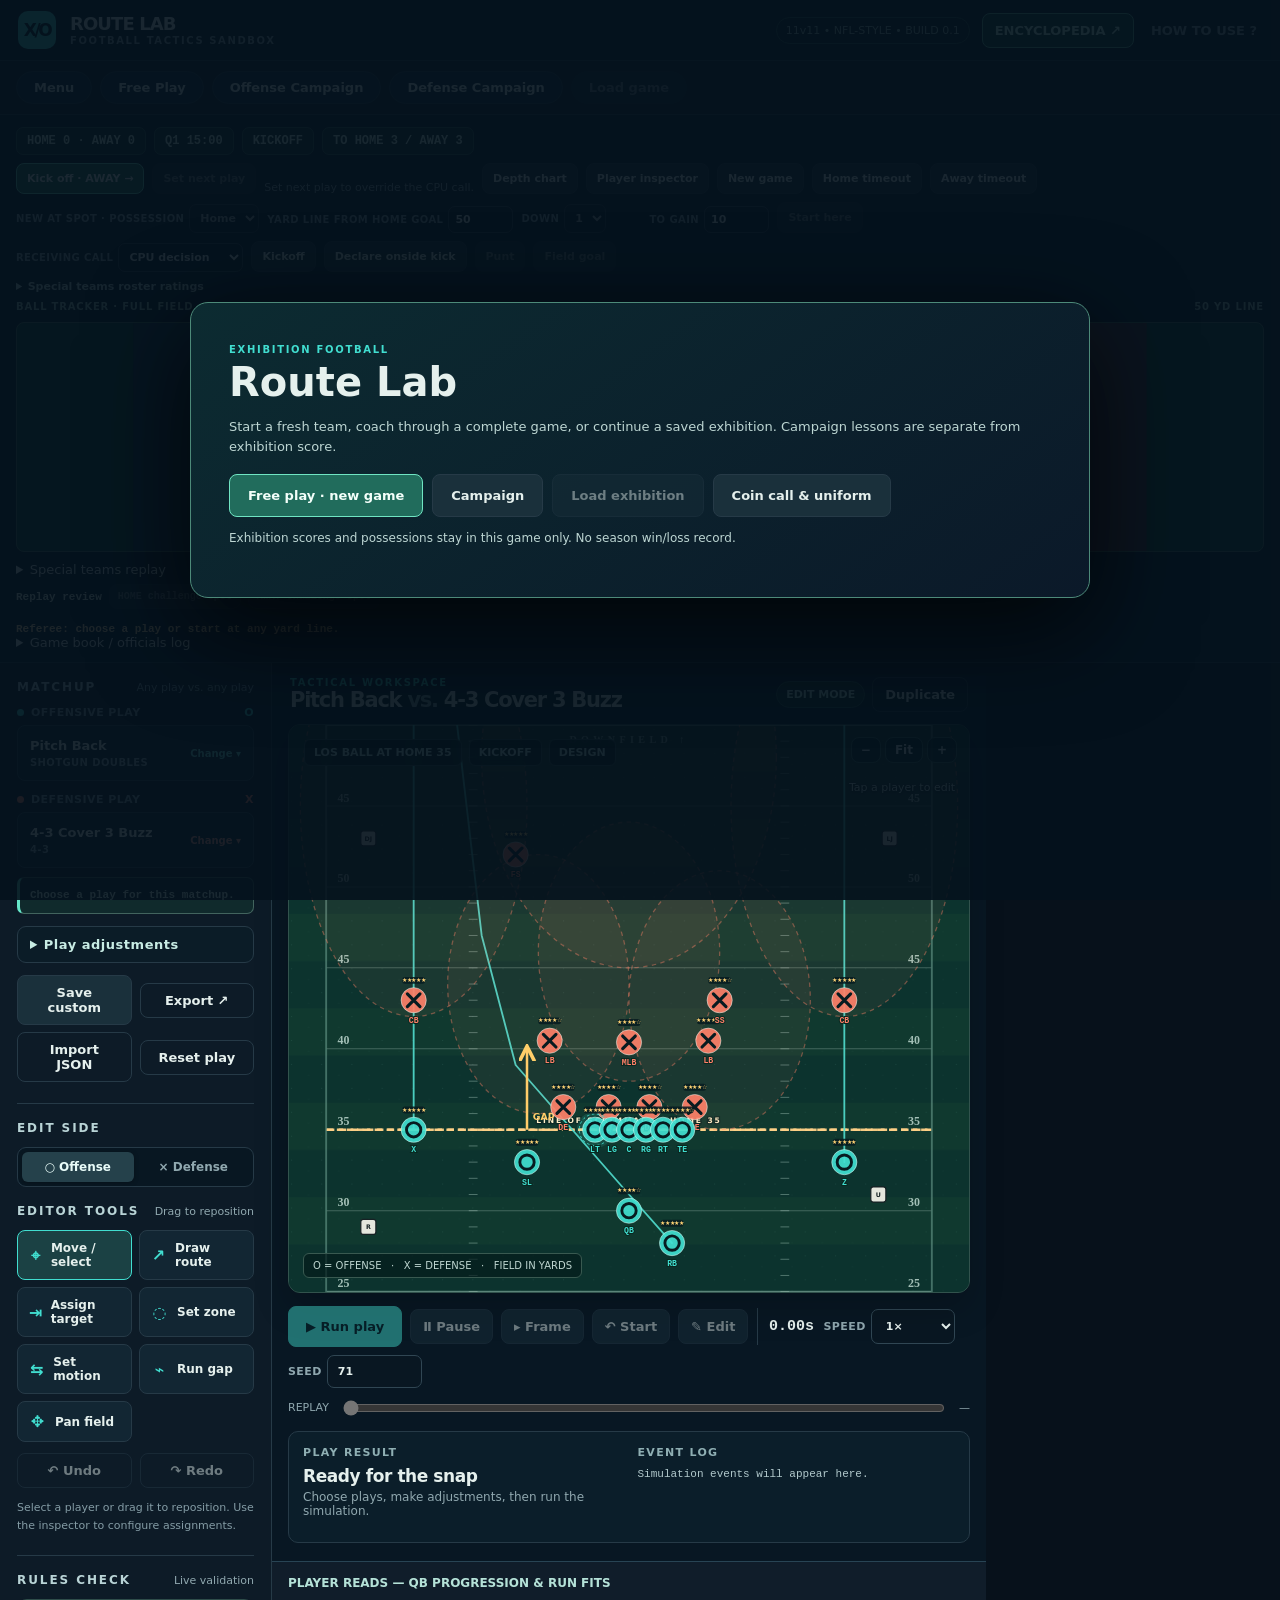
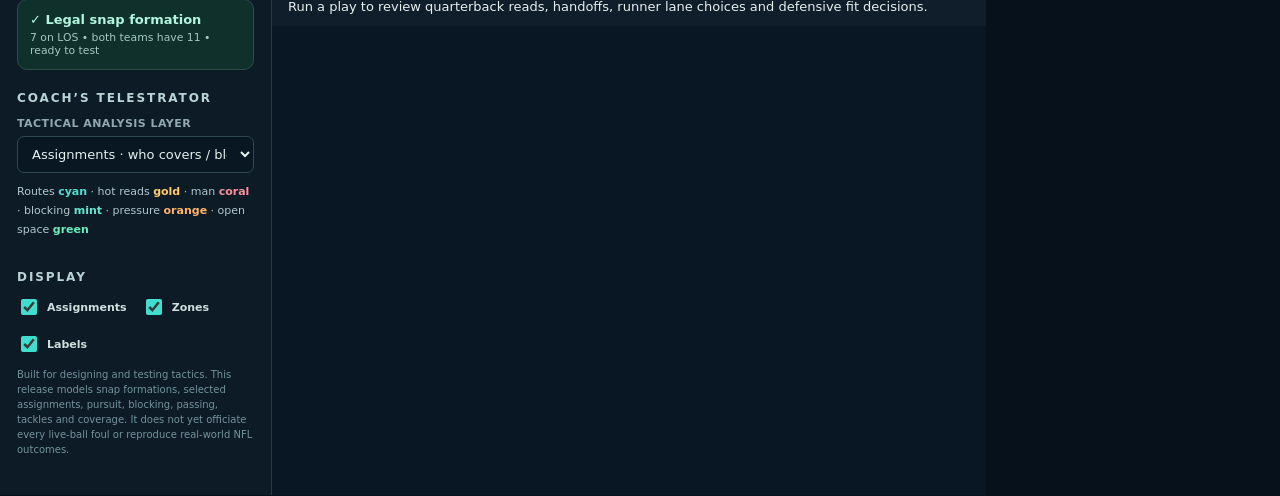
==== commit c9a50496: "Restore full-height kickoff field tracker" ====
--- a/route-lab/index.html
+++ b/route-lab/index.html
@@ -45,7 +45,7 @@
 .playbook-picker{width:100%;display:flex;align-items:center;justify-content:space-between;gap:10px;text-align:left;padding:11px 12px;background:#0b202b;border-color:#304953;min-height:56px}.playbook-picker>span{display:flex;flex-direction:column;gap:4px;min-width:0}.playbook-picker b{font-size:13px;color:#f1f8f5;overflow:hidden;text-overflow:ellipsis;white-space:nowrap}.playbook-picker small{font-size:10px;color:#9db5bb;font-weight:600;letter-spacing:.04em;text-transform:uppercase}.playbook-picker>strong{font-size:10px;white-space:nowrap;color:#73e5d7}.defense-picker>strong{color:#ff9e89}
 .playbook-dialog{width:min(880px,calc(100vw - 24px));max-width:none;max-height:calc(100dvh - 24px);padding:0;overflow:hidden;border:1px solid #3b625e;border-radius:16px;background:#0c1d28;color:var(--text);box-shadow:0 28px 90px #000b}.playbook-dialog::backdrop{background:#030a0fd9;backdrop-filter:blur(5px)}.playbook-window{display:flex;flex-direction:column;max-height:calc(100dvh - 26px);background:linear-gradient(145deg,#102632,#0a1824)}.playbook-header{display:flex;align-items:flex-start;justify-content:space-between;gap:18px;padding:22px 24px 15px!important;border:0!important;border-bottom:1px solid #263d49!important;background:transparent!important;position:static!important}.playbook-header h2{font-size:24px;margin:5px 0}.playbook-header p{font-size:12px;color:#a6bec1;margin:0}.playbook-close{width:37px;height:37px;padding:0;font-size:17px}.playbook-side-tabs{display:flex;gap:8px;padding:12px 24px 0}.playbook-side-tabs button{background:#0d202b}.playbook-side-tabs button.active[data-book-side=offense]{border-color:var(--cyan);color:#82f6e5;background:#153b3a}.playbook-side-tabs button.active[data-book-side=defense]{border-color:#ff8068;color:#ffb09e;background:#40282a}.playbook-search-label{padding:13px 24px 8px;margin:0}.playbook-search-label input{margin-top:6px;text-transform:none;letter-spacing:0}.playbook-formation-tabs{display:flex;gap:7px;padding:8px 24px 12px;overflow-x:auto;border-bottom:1px solid #243a45;scrollbar-width:thin}.playbook-formation-tabs button{white-space:nowrap;background:#10232e;border-radius:20px;padding:7px 12px;font-size:11px}.playbook-formation-tabs button.active{border-color:#60ddcb;background:#1a4943;color:#d8fff7}.playbook-list-head{display:flex;align-items:center;justify-content:space-between;padding:13px 24px 8px;color:#b4c9c8}.playbook-list-head span{font-size:11px;color:#89a5aa}.playbook-list{overflow:auto;padding:4px 24px 24px;display:grid;grid-template-columns:repeat(2,minmax(0,1fr));gap:9px;min-height:180px}.playbook-card{display:flex;flex-direction:column;align-items:stretch;text-align:left;gap:6px;padding:12px 14px;background:#10232f;border-color:#2d4652;min-height:90px}.playbook-card:hover,.playbook-card.current{background:#173a3c;border-color:#54cfbd}.playbook-card.defense-card:hover,.playbook-card.defense-card.current{background:#3b292d;border-color:#ef8879}.playbook-card-head{display:flex;justify-content:space-between;gap:12px;align-items:center}.playbook-card-head b{font-size:13px}.playbook-card-head small{font-size:9px;letter-spacing:.08em;text-transform:uppercase;color:#73e5d7;white-space:nowrap}.defense-card .playbook-card-head small{color:#ff9e89}.playbook-card>span:last-child{font-size:11px;line-height:1.45;color:#a6bdc1;font-weight:500}.playbook-card em{font-style:normal;color:#f8d290;font-size:9px;text-transform:uppercase;letter-spacing:.08em}.playbook-empty{grid-column:1/-1;text-align:center;padding:30px;color:#9db5bb}
 @media(max-width:600px){.playbook-dialog{width:100vw;max-height:100dvh;height:100dvh;border-radius:0;border-left:0;border-right:0}.playbook-window{max-height:100dvh;height:100dvh}.playbook-header{padding:18px 16px 12px!important}.playbook-header h2{font-size:21px}.playbook-side-tabs,.playbook-formation-tabs{padding-left:16px;padding-right:16px}.playbook-search-label{padding:12px 16px 6px}.playbook-list-head{padding-left:16px;padding-right:16px}.playbook-list{padding:4px 16px 20px;grid-template-columns:1fr;gap:7px}.playbook-card{min-height:78px}}
-.play-adjustments{margin:12px 0;border:1px solid var(--border);border-radius:9px;background:#0b1c27}.play-adjustments>summary{cursor:pointer;padding:10px 12px;font-weight:800;color:#c8ece4;letter-spacing:.04em}.adjustment-content{display:grid;grid-template-columns:1fr 1fr;gap:14px;padding:0 12px 12px}.adjustment-content section{border-top:1px solid var(--border);padding-top:10px}.adjustment-content section>b{display:block;margin-bottom:8px;color:#b7d8d1}.adjustment-content small{display:block;color:var(--muted);margin-top:6px}.utility-dialog{width:min(760px,calc(100vw - 24px));max-height:88vh;overflow:auto;background:#0a1927;color:var(--text);border:1px solid #397166;border-radius:14px;padding:16px;box-shadow:0 20px 100px #000b}.utility-dialog::backdrop{background:#020b12d9;backdrop-filter:blur(3px)}.utility-head{display:flex;align-items:center;justify-content:space-between;gap:10px;border-bottom:1px solid var(--border);padding-bottom:12px;margin-bottom:12px}.utility-head h2{margin:4px 0 0;font-size:20px}.utility-dialog .inspector{display:block;border:0;padding:0;background:transparent;max-height:68vh;overflow:auto}.utility-dialog .inspector>.sec{margin-bottom:14px}.game-panel{padding:12px 16px;border-bottom:1px solid var(--border);background:#091723}.game-controls{display:flex;align-items:end;gap:8px;flex-wrap:wrap;margin:8px 0}.game-controls label{min-width:120px}.game-controls button{padding:8px 10px}.ball-tracker{display:block;width:100%;height:auto;max-height:96px;background:#0a2e2a;border:1px solid #31554b;border-radius:8px;margin:10px 0}.tracker-caption{display:flex;justify-content:space-between;color:#9fc5b8;font-size:10px;font-weight:800;letter-spacing:.08em}.tracker-review{display:flex;align-items:center;gap:8px;flex-wrap:wrap}.tracker-review input{max-width:220px;flex:1}@media(max-width:600px){.adjustment-content{grid-template-columns:1fr}.utility-dialog{padding:12px}.game-panel{padding:8px}.game-controls label{min-width:105px}}
+.play-adjustments{margin:12px 0;border:1px solid var(--border);border-radius:9px;background:#0b1c27}.play-adjustments>summary{cursor:pointer;padding:10px 12px;font-weight:800;color:#c8ece4;letter-spacing:.04em}.adjustment-content{display:grid;grid-template-columns:1fr 1fr;gap:14px;padding:0 12px 12px}.adjustment-content section{border-top:1px solid var(--border);padding-top:10px}.adjustment-content section>b{display:block;margin-bottom:8px;color:#b7d8d1}.adjustment-content small{display:block;color:var(--muted);margin-top:6px}.utility-dialog{width:min(760px,calc(100vw - 24px));max-height:88vh;overflow:auto;background:#0a1927;color:var(--text);border:1px solid #397166;border-radius:14px;padding:16px;box-shadow:0 20px 100px #000b}.utility-dialog::backdrop{background:#020b12d9;backdrop-filter:blur(3px)}.utility-head{display:flex;align-items:center;justify-content:space-between;gap:10px;border-bottom:1px solid var(--border);padding-bottom:12px;margin-bottom:12px}.utility-head h2{margin:4px 0 0;font-size:20px}.utility-dialog .inspector{display:block;border:0;padding:0;background:transparent;max-height:68vh;overflow:auto}.utility-dialog .inspector>.sec{margin-bottom:14px}.game-panel{padding:12px 16px;border-bottom:1px solid var(--border);background:#091723}.game-controls{display:flex;align-items:end;gap:8px;flex-wrap:wrap;margin:8px 0}.game-controls label{min-width:120px}.game-controls button{padding:8px 10px}.ball-tracker{display:block;width:100%;height:auto;max-height:none;aspect-ratio:1200/270;background:#0a2e2a;border:1px solid #31554b;border-radius:8px;margin:10px 0}.tracker-caption{display:flex;justify-content:space-between;color:#9fc5b8;font-size:10px;font-weight:800;letter-spacing:.08em}.tracker-review{display:flex;align-items:center;gap:8px;flex-wrap:wrap}.tracker-review input{max-width:220px;flex:1}@media(max-width:600px){.adjustment-content{grid-template-columns:1fr}.utility-dialog{padding:12px}.game-panel{padding:8px}.game-controls label{min-width:105px}}
 </style></head>
 <body><div id="startupFallback" role="alert" style="padding:13px 17px;background:#382821;color:#ffe3b7;border-bottom:2px solid #d69e47;font:600 14px/1.5 system-ui,sans-serif;position:relative;z-index:20">The game has not started. If you opened this attachment in an iPhone Files or ChatGPT preview, that viewer may block JavaScript. Open this HTML in a full browser or use a hosted link. The plays and players are inside this file, but require JavaScript to load.</div><div class="app">
 <header><div class="mark">X/O</div><div class="brand"><b>ROUTE LAB</b><small>FOOTBALL TACTICS SANDBOX</small></div><div class="header-right"><span class="release">11v11 • NFL-STYLE • BUILD 0.1</span><button id="encyBtn" aria-haspopup="dialog">ENCYCLOPEDIA ↗</button><button class="linkish" id="helpBtn">HOW TO USE ?</button></div></header>
@@ -62,7 +62,7 @@
 <div class="campaign-lesson"><div class="eyebrow" id="campaignKicker"></div><h2 id="campaignTitle"></h2><div class="campaign-role" id="campaignRole"></div><p id="campaignDetail"></p><p class="campaign-task"><b>YOUR CHALLENGE</b> <span id="campaignTask"></span></p><details><summary>Coaching hint</summary><p id="campaignHint"></p></details><div id="scrimmageScout" class="scrimmage-scout" aria-live="polite"></div><div class="campaign-feedback" id="campaignFeedback"></div><div id="clinicPanel" aria-label="Interactive lesson clinic"></div></div>
 <div class="campaign-control"><div class="micro">LESSON PROGRESS</div><div id="campaignStageList" class="campaign-stages"></div><div class="campaign-score" id="campaignScore"></div><button id="campaignRestartBtn">↶ Restart lesson</button><button id="campaignNextBtn" class="campaign-next" disabled>Next lesson →</button></div>
 </section>
-<section id="gamePanel" class="game-panel" aria-label="Game controls"><div class="scorebar"><strong id="gameScore">HOME 0 · AWAY 0</strong><span id="gameClock">Q1 15:00</span><span id="gameSituation">1 &amp; 10 · 50</span><span id="gameTimeouts">TO 3 / 3</span></div><div class="game-controls"><button id="nextBtn" class="primary">Next play →</button><button id="continueBtn" disabled>Set next play</button><span class="micro">Set next play to override the CPU call.</span><button id="depthBtn">Depth chart</button><button id="inspectBtn">Player inspector</button><button id="newGameBtn">New game</button><button id="timeoutHomeBtn">Home timeout</button><button id="timeoutAwayBtn">Away timeout</button></div><div class="game-controls"><label>New at spot · possession <select id="spotTeam"><option value="home">Home</option><option value="away">Away</option></select></label><label>Yard line from home goal <input id="spotYard" type="number" min="1" max="99" value="50"></label><label>Down <select id="spotDown"><option>1</option><option>2</option><option>3</option><option>4</option></select></label><label>To gain <input id="spotGain" type="number" min="1" max="99" value="10"></label><button id="startSpotBtn">Start here</button></div><div class="game-controls"><label>Receiving call <select id="kickChoice"><option value="auto">CPU decision</option><option value="return">Return kick</option><option value="fairCatch">Signal fair catch</option></select></label><button id="kickoffBtn">Kickoff</button><button id="onsideBtn">Declare onside kick</button><button id="puntBtn">Punt</button><button id="fieldGoalBtn">Field goal</button><button id="extraPointBtn" hidden>Extra point</button><button id="twoPointBtn" hidden>Two-point play</button></div><details class="specialist-details"><summary>Special teams roster ratings</summary><div id="specialistEditor"></div></details><div class="tracker-caption"><span>BALL TRACKER · FULL FIELD</span><span id="trackerSpot">50 YD LINE</span></div><svg id="fullField" class="ball-tracker" viewBox="0 0 1200 120" role="img" aria-label="Ball position tracker across the full field"></svg><details class="tracker-review" id="kickReview"><summary>Special teams replay</summary><button id="kickReplayBtn" disabled>▶ Play replay</button><input id="kickTimeline" type="range" min="0" max="0" value="0" disabled aria-label="Kick replay frame"><span id="kickFrameLabel" class="micro">No kick replay</span></details><div id="officiatingChoice" class="officiating-choice" hidden><strong>Penalty decision</strong><button id="penaltyAcceptBtn">Accept flag</button><button id="penaltyDeclineBtn">Decline flag</button><span id="penaltyEvidence" class="micro"></span></div><div class="officiating-choice"><strong>Replay review</strong><button id="homeChallengeBtn" disabled>HOME challenge spot</button><button id="awayChallengeBtn" disabled>AWAY challenge spot</button><span id="reviewEvidence" class="micro"></span></div><div id="officialCall" class="official-call" aria-live="polite">Referee: choose a play or start at any yard line.</div><div id="advancePrompt" class="advance-prompt" hidden><span>Result recorded. Continue when ready; the CPU chooses the next call.</span><button id="advancePlayBtn" class="primary">Continue to next play →</button></div><details><summary>Game book / officials log</summary><div id="gameBook" class="game-book"></div></details></section>
+<section id="gamePanel" class="game-panel" aria-label="Game controls"><div class="scorebar"><strong id="gameScore">HOME 0 · AWAY 0</strong><span id="gameClock">Q1 15:00</span><span id="gameSituation">1 &amp; 10 · 50</span><span id="gameTimeouts">TO 3 / 3</span></div><div class="game-controls"><button id="nextBtn" class="primary">Next play →</button><button id="continueBtn" disabled>Set next play</button><span class="micro">Set next play to override the CPU call.</span><button id="depthBtn">Depth chart</button><button id="inspectBtn">Player inspector</button><button id="newGameBtn">New game</button><button id="timeoutHomeBtn">Home timeout</button><button id="timeoutAwayBtn">Away timeout</button></div><div class="game-controls"><label>New at spot · possession <select id="spotTeam"><option value="home">Home</option><option value="away">Away</option></select></label><label>Yard line from home goal <input id="spotYard" type="number" min="1" max="99" value="50"></label><label>Down <select id="spotDown"><option>1</option><option>2</option><option>3</option><option>4</option></select></label><label>To gain <input id="spotGain" type="number" min="1" max="99" value="10"></label><button id="startSpotBtn">Start here</button></div><div class="game-controls"><label>Receiving call <select id="kickChoice"><option value="auto">CPU decision</option><option value="return">Return kick</option><option value="fairCatch">Signal fair catch</option></select></label><button id="kickoffBtn">Kickoff</button><button id="onsideBtn">Declare onside kick</button><button id="puntBtn">Punt</button><button id="fieldGoalBtn">Field goal</button><button id="extraPointBtn" hidden>Extra point</button><button id="twoPointBtn" hidden>Two-point play</button></div><details class="specialist-details"><summary>Special teams roster ratings</summary><div id="specialistEditor"></div></details><div class="tracker-caption"><span>BALL TRACKER · FULL FIELD</span><span id="trackerSpot">50 YD LINE</span></div><svg id="fullField" class="ball-tracker" viewBox="0 0 1200 270" role="img" aria-label="Ball position tracker across the full field"></svg><details class="tracker-review" id="kickReview"><summary>Special teams replay</summary><button id="kickReplayBtn" disabled>▶ Play replay</button><input id="kickTimeline" type="range" min="0" max="0" value="0" disabled aria-label="Kick replay frame"><span id="kickFrameLabel" class="micro">No kick replay</span></details><div id="officiatingChoice" class="officiating-choice" hidden><strong>Penalty decision</strong><button id="penaltyAcceptBtn">Accept flag</button><button id="penaltyDeclineBtn">Decline flag</button><span id="penaltyEvidence" class="micro"></span></div><div class="officiating-choice"><strong>Replay review</strong><button id="homeChallengeBtn" disabled>HOME challenge spot</button><button id="awayChallengeBtn" disabled>AWAY challenge spot</button><span id="reviewEvidence" class="micro"></span></div><div id="officialCall" class="official-call" aria-live="polite">Referee: choose a play or start at any yard line.</div><div id="advancePrompt" class="advance-prompt" hidden><span>Result recorded. Continue when ready; the CPU chooses the next call.</span><button id="advancePlayBtn" class="primary">Continue to next play →</button></div><details><summary>Game book / officials log</summary><div id="gameBook" class="game-book"></div></details></section>
 <div class="workspace">
 <aside class="pane left-pane">
  <section class="sec full"><div class="section-title"><h3>Matchup</h3><span class="micro">Any play vs. any play</span></div>
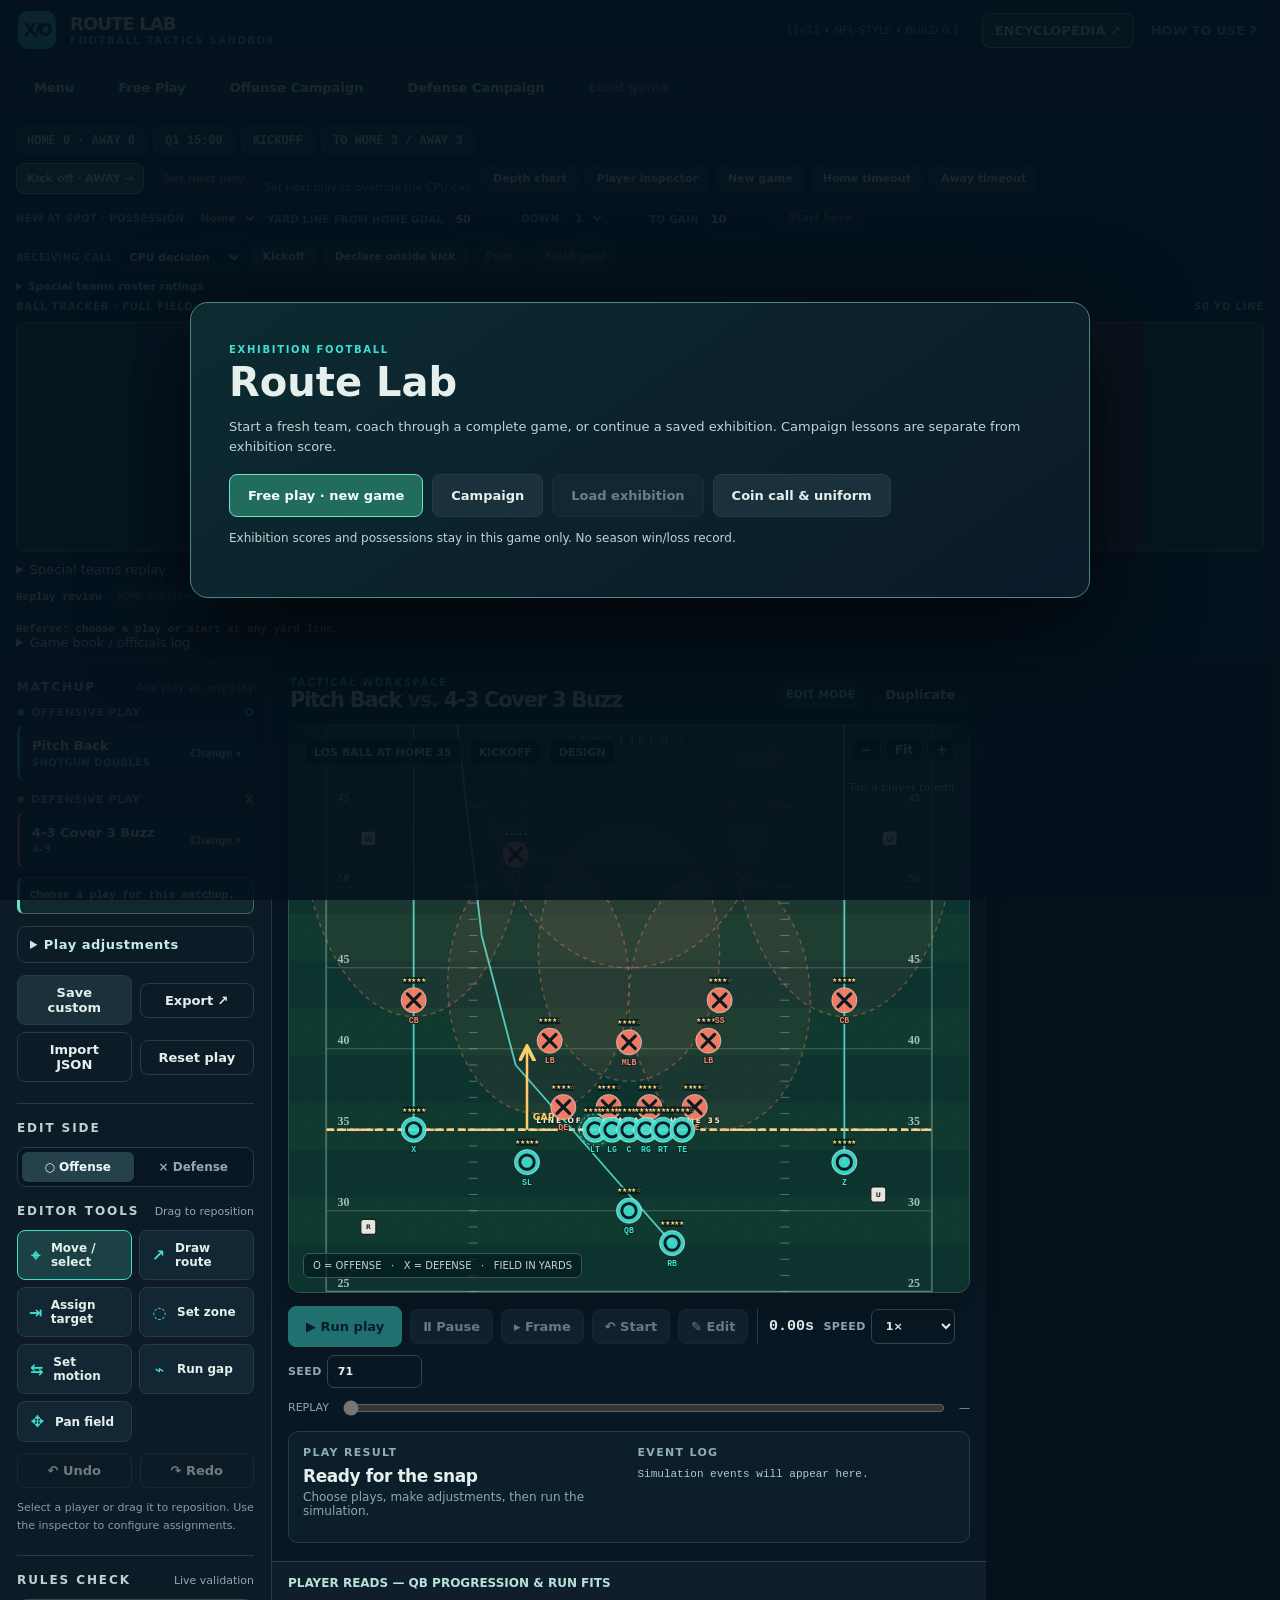
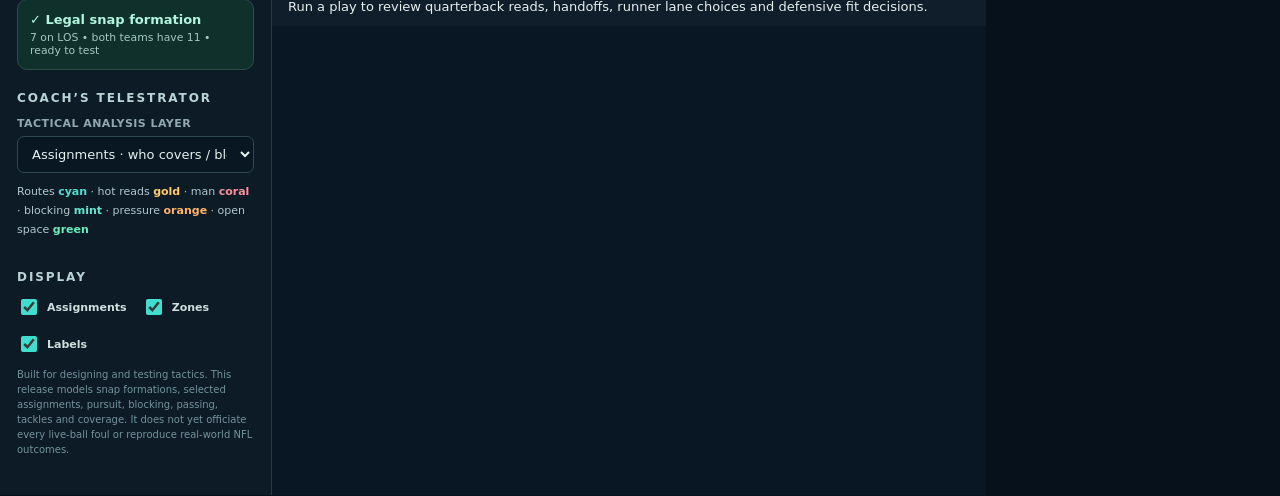
==== commit 531e4560: "Polish offense and defense play selectors" ====
--- a/route-lab/index.html
+++ b/route-lab/index.html
@@ -42,7 +42,7 @@
 .play-call-context{margin:-3px 0 12px;padding:9px 10px;border:1px solid #42645e;border-left:3px solid #66e7c9;border-radius:7px;background:#102a2c;color:#e2fff3;font:700 11px/1.55 ui-monospace,monospace}.play-call-context b{color:#ffe29a}.play-call-context small{color:#a9c7c1;font:10px/1.5 system-ui,sans-serif}
 .play-call-context{margin:-3px 0 12px;padding:9px 10px;border:1px solid #42645e;border-left:3px solid #66e7c9;border-radius:7px;background:#102a2c;color:#e2fff3;font:700 11px/1.55 ui-monospace,monospace}.play-call-context b{color:#ffe29a}.play-call-context small{color:#a9c7c1;font:10px/1.5 system-ui,sans-serif}
 
-.playbook-picker{width:100%;display:flex;align-items:center;justify-content:space-between;gap:10px;text-align:left;padding:11px 12px;background:#0b202b;border-color:#304953;min-height:56px}.playbook-picker>span{display:flex;flex-direction:column;gap:4px;min-width:0}.playbook-picker b{font-size:13px;color:#f1f8f5;overflow:hidden;text-overflow:ellipsis;white-space:nowrap}.playbook-picker small{font-size:10px;color:#9db5bb;font-weight:600;letter-spacing:.04em;text-transform:uppercase}.playbook-picker>strong{font-size:10px;white-space:nowrap;color:#73e5d7}.defense-picker>strong{color:#ff9e89}
+.playbook-picker{width:100%;display:flex;align-items:center;justify-content:space-between;gap:10px;text-align:left;padding:11px 12px;background:#0b202b;border-color:#304953;min-height:56px}.playbook-picker:hover{background:#102a35}.playbook-picker:focus-visible{outline:2px solid currentColor;outline-offset:2px}.offense-picker{border-left:3px solid var(--cyan)}.defense-picker{border-left:3px solid var(--red)}.offense-picker:hover{border-color:var(--cyan)}.defense-picker:hover{border-color:var(--red)}.playbook-picker>span{display:flex;flex-direction:column;gap:4px;min-width:0}.playbook-picker b{font-size:13px;color:#f1f8f5;overflow:hidden;text-overflow:ellipsis;white-space:nowrap}.playbook-picker small{font-size:10px;color:#9db5bb;font-weight:600;letter-spacing:.04em;text-transform:uppercase}.playbook-picker>strong{font-size:10px;white-space:nowrap;color:#73e5d7}.defense-picker>strong{color:#ff9e89}
 .playbook-dialog{width:min(880px,calc(100vw - 24px));max-width:none;max-height:calc(100dvh - 24px);padding:0;overflow:hidden;border:1px solid #3b625e;border-radius:16px;background:#0c1d28;color:var(--text);box-shadow:0 28px 90px #000b}.playbook-dialog::backdrop{background:#030a0fd9;backdrop-filter:blur(5px)}.playbook-window{display:flex;flex-direction:column;max-height:calc(100dvh - 26px);background:linear-gradient(145deg,#102632,#0a1824)}.playbook-header{display:flex;align-items:flex-start;justify-content:space-between;gap:18px;padding:22px 24px 15px!important;border:0!important;border-bottom:1px solid #263d49!important;background:transparent!important;position:static!important}.playbook-header h2{font-size:24px;margin:5px 0}.playbook-header p{font-size:12px;color:#a6bec1;margin:0}.playbook-close{width:37px;height:37px;padding:0;font-size:17px}.playbook-side-tabs{display:flex;gap:8px;padding:12px 24px 0}.playbook-side-tabs button{background:#0d202b}.playbook-side-tabs button.active[data-book-side=offense]{border-color:var(--cyan);color:#82f6e5;background:#153b3a}.playbook-side-tabs button.active[data-book-side=defense]{border-color:#ff8068;color:#ffb09e;background:#40282a}.playbook-search-label{padding:13px 24px 8px;margin:0}.playbook-search-label input{margin-top:6px;text-transform:none;letter-spacing:0}.playbook-formation-tabs{display:flex;gap:7px;padding:8px 24px 12px;overflow-x:auto;border-bottom:1px solid #243a45;scrollbar-width:thin}.playbook-formation-tabs button{white-space:nowrap;background:#10232e;border-radius:20px;padding:7px 12px;font-size:11px}.playbook-formation-tabs button.active{border-color:#60ddcb;background:#1a4943;color:#d8fff7}.playbook-list-head{display:flex;align-items:center;justify-content:space-between;padding:13px 24px 8px;color:#b4c9c8}.playbook-list-head span{font-size:11px;color:#89a5aa}.playbook-list{overflow:auto;padding:4px 24px 24px;display:grid;grid-template-columns:repeat(2,minmax(0,1fr));gap:9px;min-height:180px}.playbook-card{display:flex;flex-direction:column;align-items:stretch;text-align:left;gap:6px;padding:12px 14px;background:#10232f;border-color:#2d4652;min-height:90px}.playbook-card:hover,.playbook-card.current{background:#173a3c;border-color:#54cfbd}.playbook-card.defense-card:hover,.playbook-card.defense-card.current{background:#3b292d;border-color:#ef8879}.playbook-card-head{display:flex;justify-content:space-between;gap:12px;align-items:center}.playbook-card-head b{font-size:13px}.playbook-card-head small{font-size:9px;letter-spacing:.08em;text-transform:uppercase;color:#73e5d7;white-space:nowrap}.defense-card .playbook-card-head small{color:#ff9e89}.playbook-card>span:last-child{font-size:11px;line-height:1.45;color:#a6bdc1;font-weight:500}.playbook-card em{font-style:normal;color:#f8d290;font-size:9px;text-transform:uppercase;letter-spacing:.08em}.playbook-empty{grid-column:1/-1;text-align:center;padding:30px;color:#9db5bb}
 @media(max-width:600px){.playbook-dialog{width:100vw;max-height:100dvh;height:100dvh;border-radius:0;border-left:0;border-right:0}.playbook-window{max-height:100dvh;height:100dvh}.playbook-header{padding:18px 16px 12px!important}.playbook-header h2{font-size:21px}.playbook-side-tabs,.playbook-formation-tabs{padding-left:16px;padding-right:16px}.playbook-search-label{padding:12px 16px 6px}.playbook-list-head{padding-left:16px;padding-right:16px}.playbook-list{padding:4px 16px 20px;grid-template-columns:1fr;gap:7px}.playbook-card{min-height:78px}}
 .play-adjustments{margin:12px 0;border:1px solid var(--border);border-radius:9px;background:#0b1c27}.play-adjustments>summary{cursor:pointer;padding:10px 12px;font-weight:800;color:#c8ece4;letter-spacing:.04em}.adjustment-content{display:grid;grid-template-columns:1fr 1fr;gap:14px;padding:0 12px 12px}.adjustment-content section{border-top:1px solid var(--border);padding-top:10px}.adjustment-content section>b{display:block;margin-bottom:8px;color:#b7d8d1}.adjustment-content small{display:block;color:var(--muted);margin-top:6px}.utility-dialog{width:min(760px,calc(100vw - 24px));max-height:88vh;overflow:auto;background:#0a1927;color:var(--text);border:1px solid #397166;border-radius:14px;padding:16px;box-shadow:0 20px 100px #000b}.utility-dialog::backdrop{background:#020b12d9;backdrop-filter:blur(3px)}.utility-head{display:flex;align-items:center;justify-content:space-between;gap:10px;border-bottom:1px solid var(--border);padding-bottom:12px;margin-bottom:12px}.utility-head h2{margin:4px 0 0;font-size:20px}.utility-dialog .inspector{display:block;border:0;padding:0;background:transparent;max-height:68vh;overflow:auto}.utility-dialog .inspector>.sec{margin-bottom:14px}.game-panel{padding:12px 16px;border-bottom:1px solid var(--border);background:#091723}.game-controls{display:flex;align-items:end;gap:8px;flex-wrap:wrap;margin:8px 0}.game-controls label{min-width:120px}.game-controls button{padding:8px 10px}.ball-tracker{display:block;width:100%;height:auto;max-height:none;aspect-ratio:1200/270;background:#0a2e2a;border:1px solid #31554b;border-radius:8px;margin:10px 0}.tracker-caption{display:flex;justify-content:space-between;color:#9fc5b8;font-size:10px;font-weight:800;letter-spacing:.08em}.tracker-review{display:flex;align-items:center;gap:8px;flex-wrap:wrap}.tracker-review input{max-width:220px;flex:1}@media(max-width:600px){.adjustment-content{grid-template-columns:1fr}.utility-dialog{padding:12px}.game-panel{padding:8px}.game-controls label{min-width:105px}}
